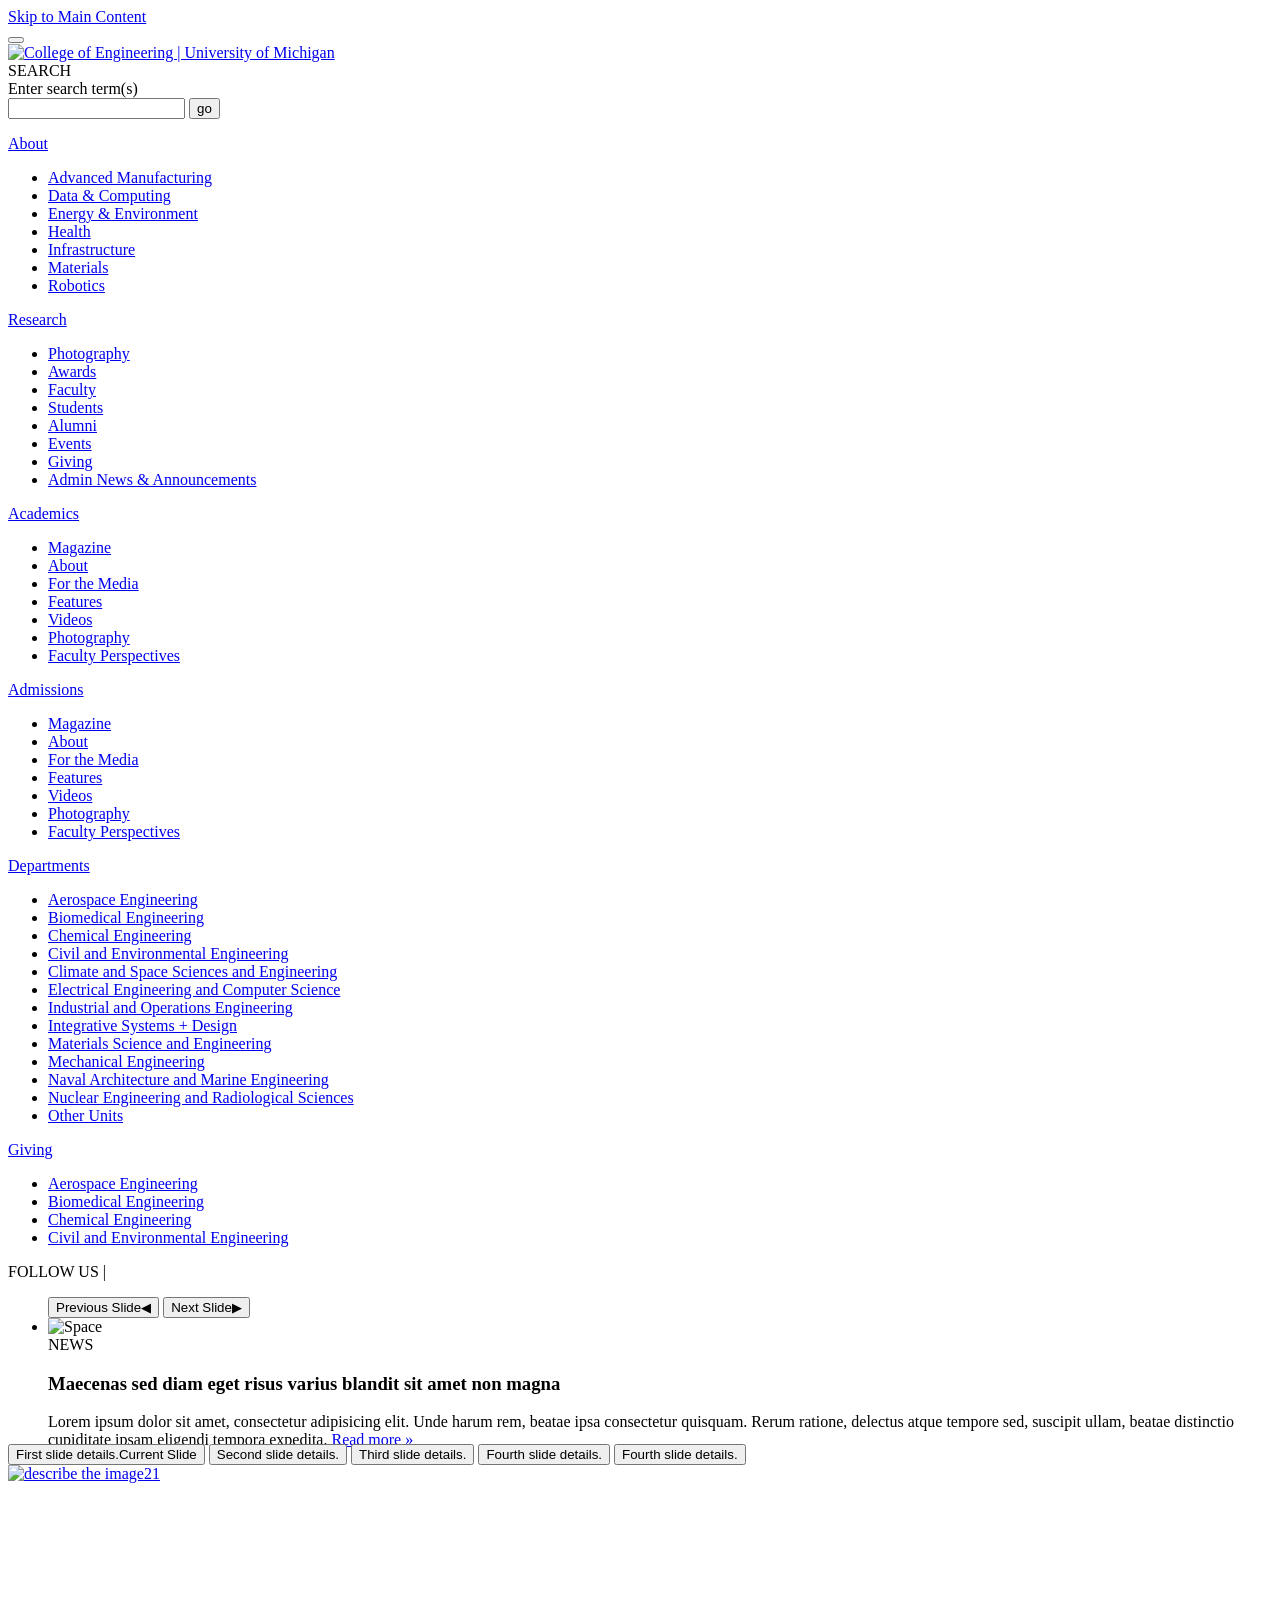
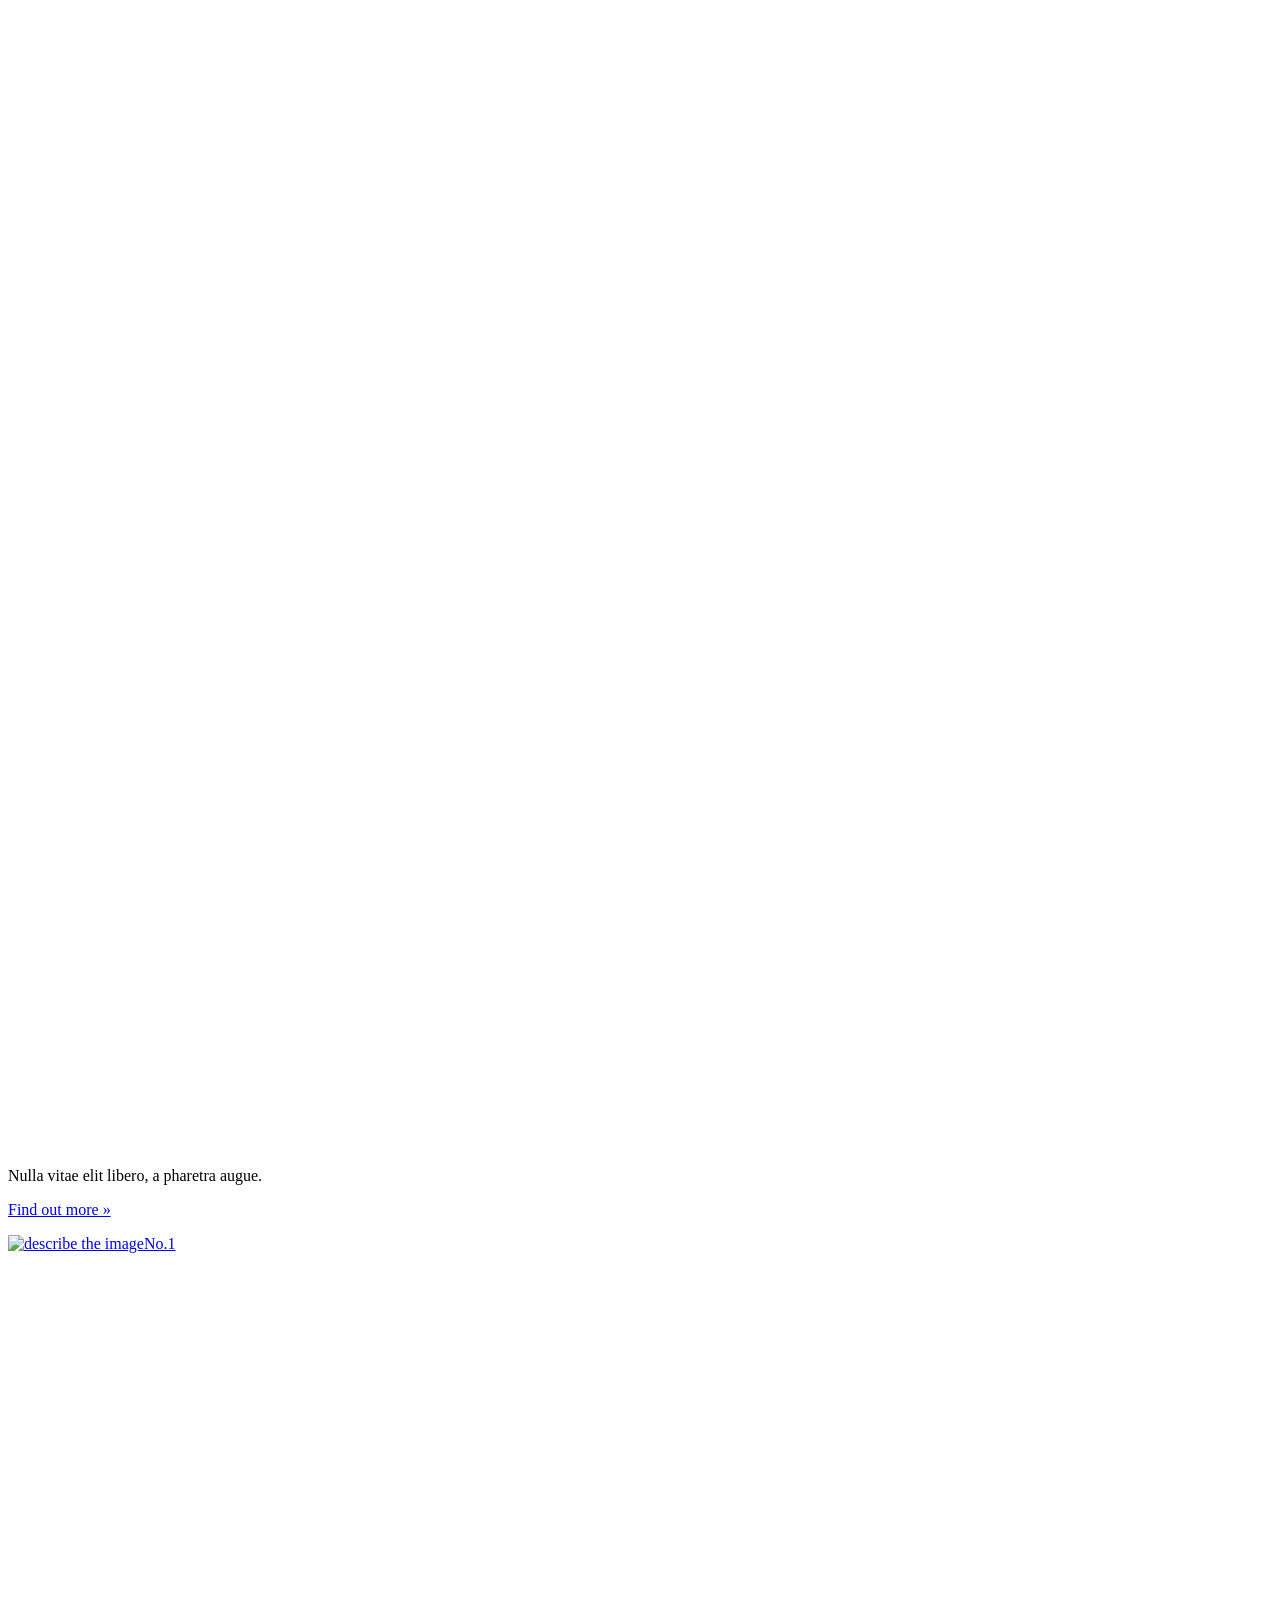
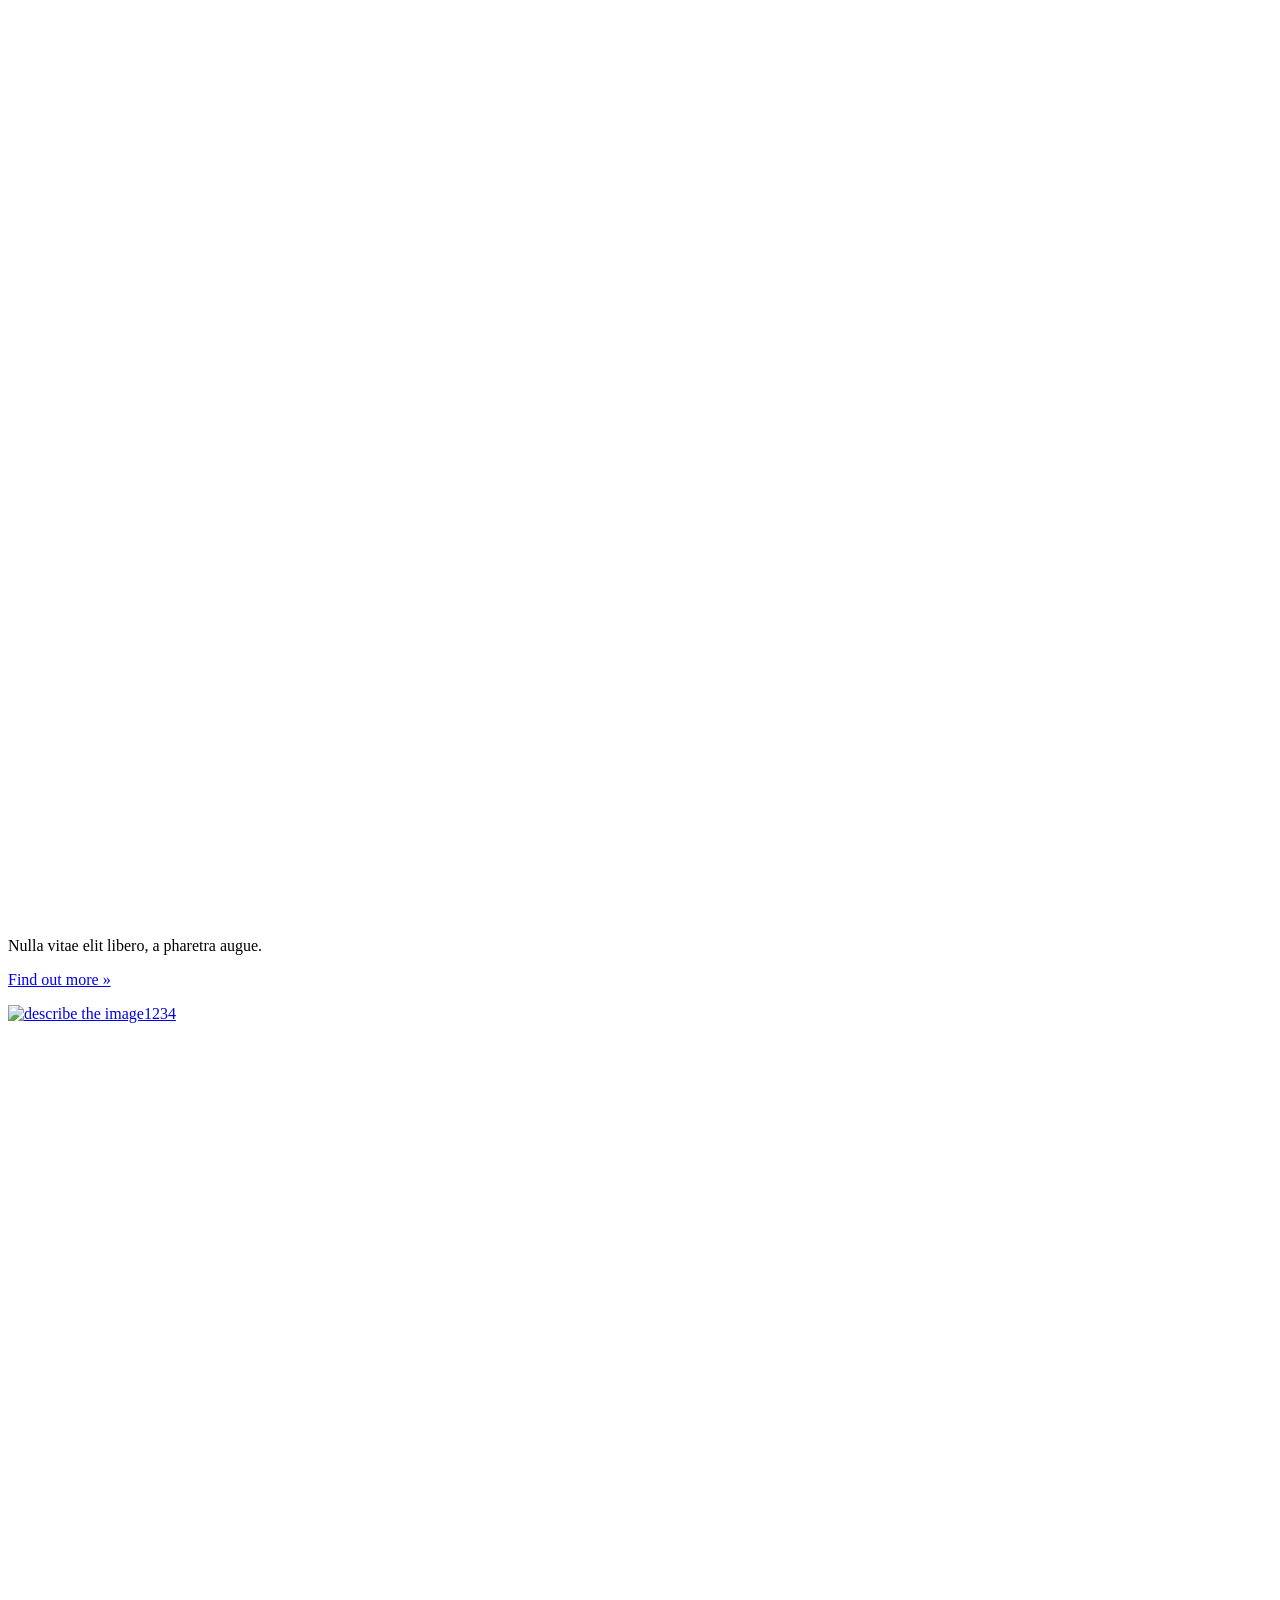
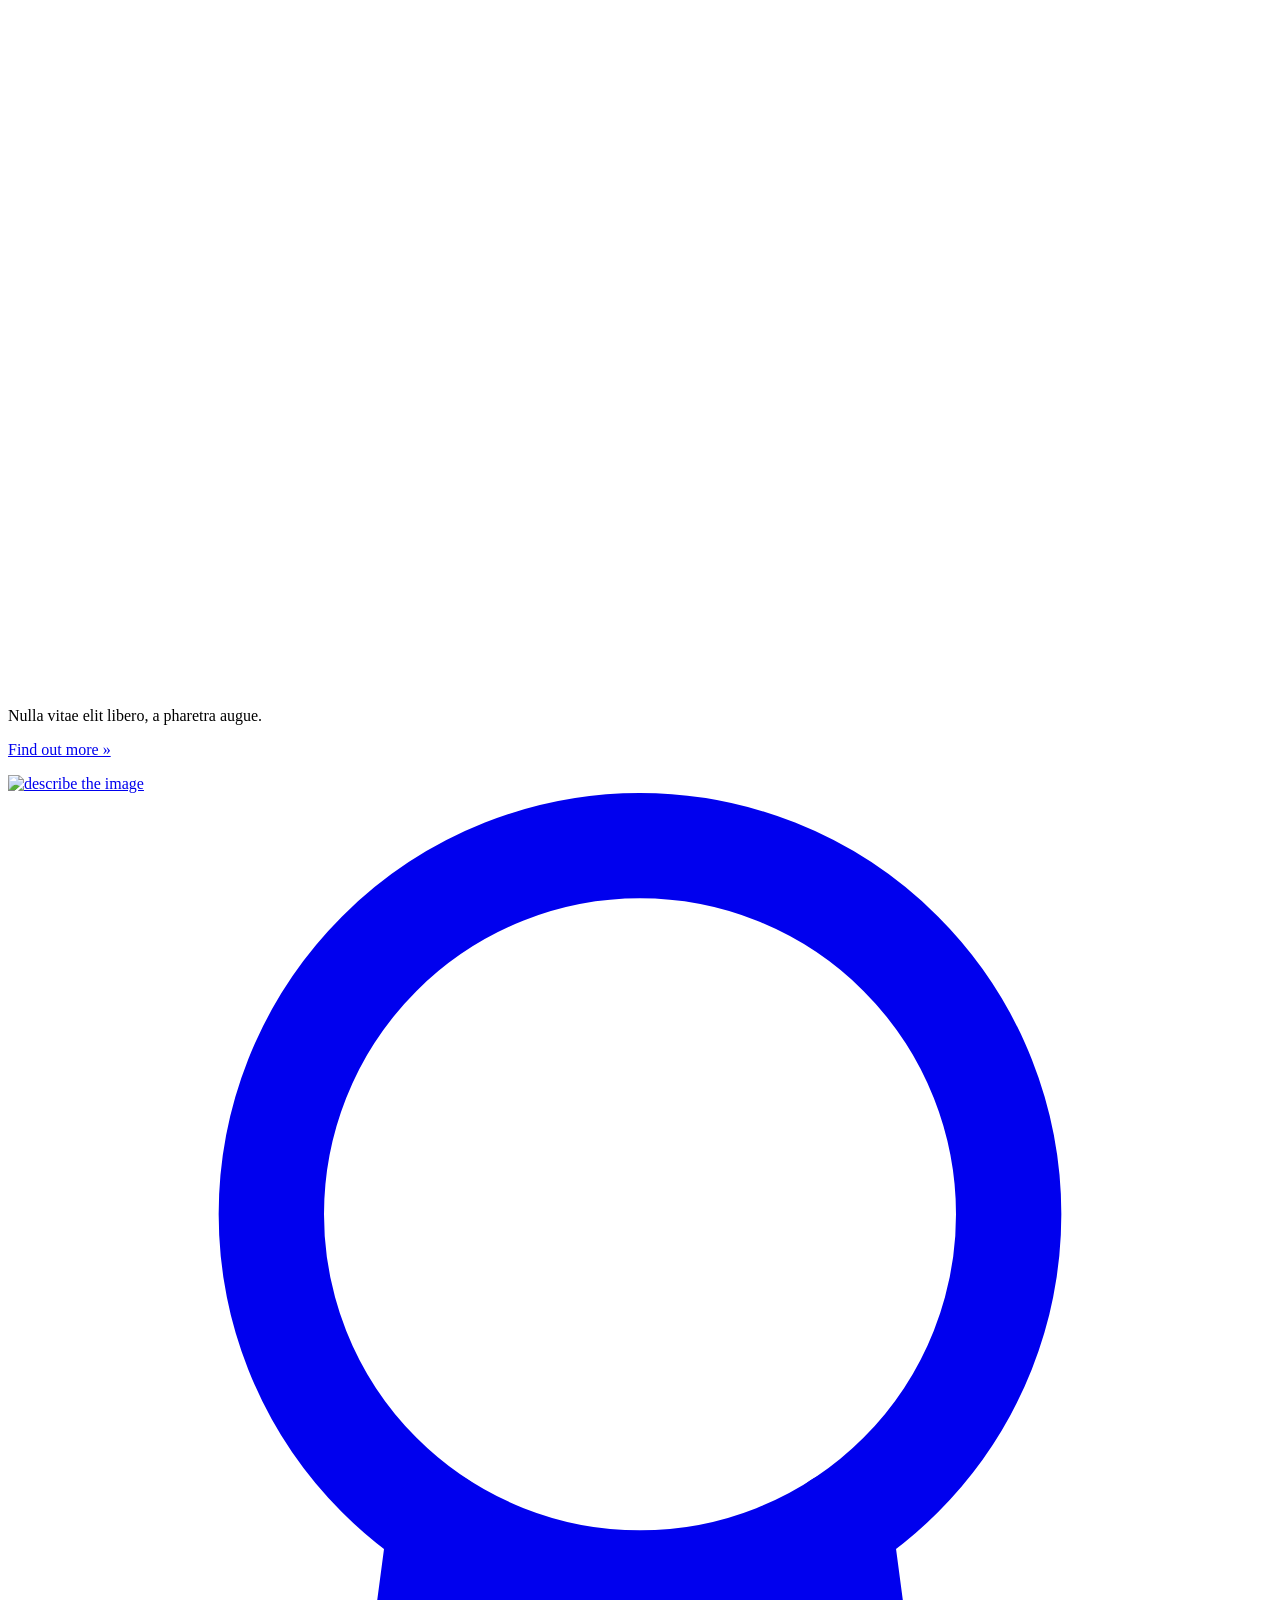
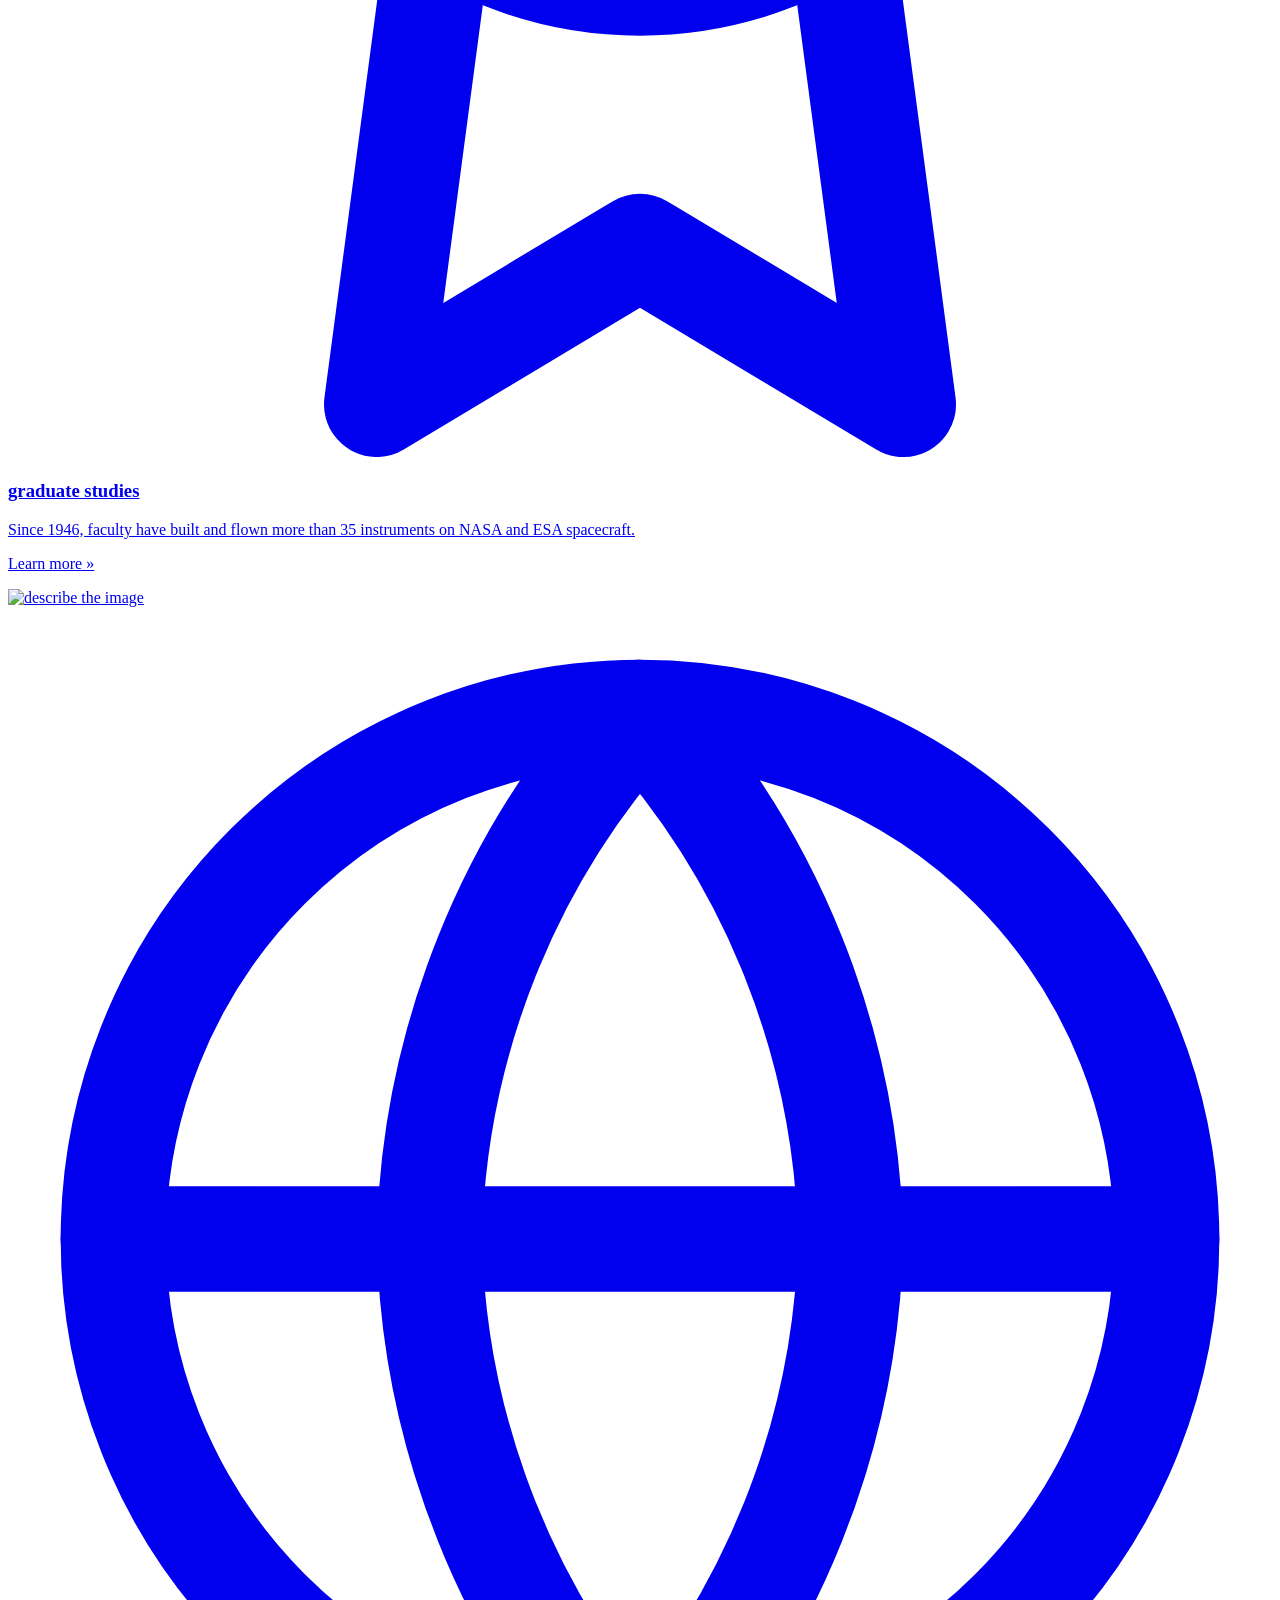
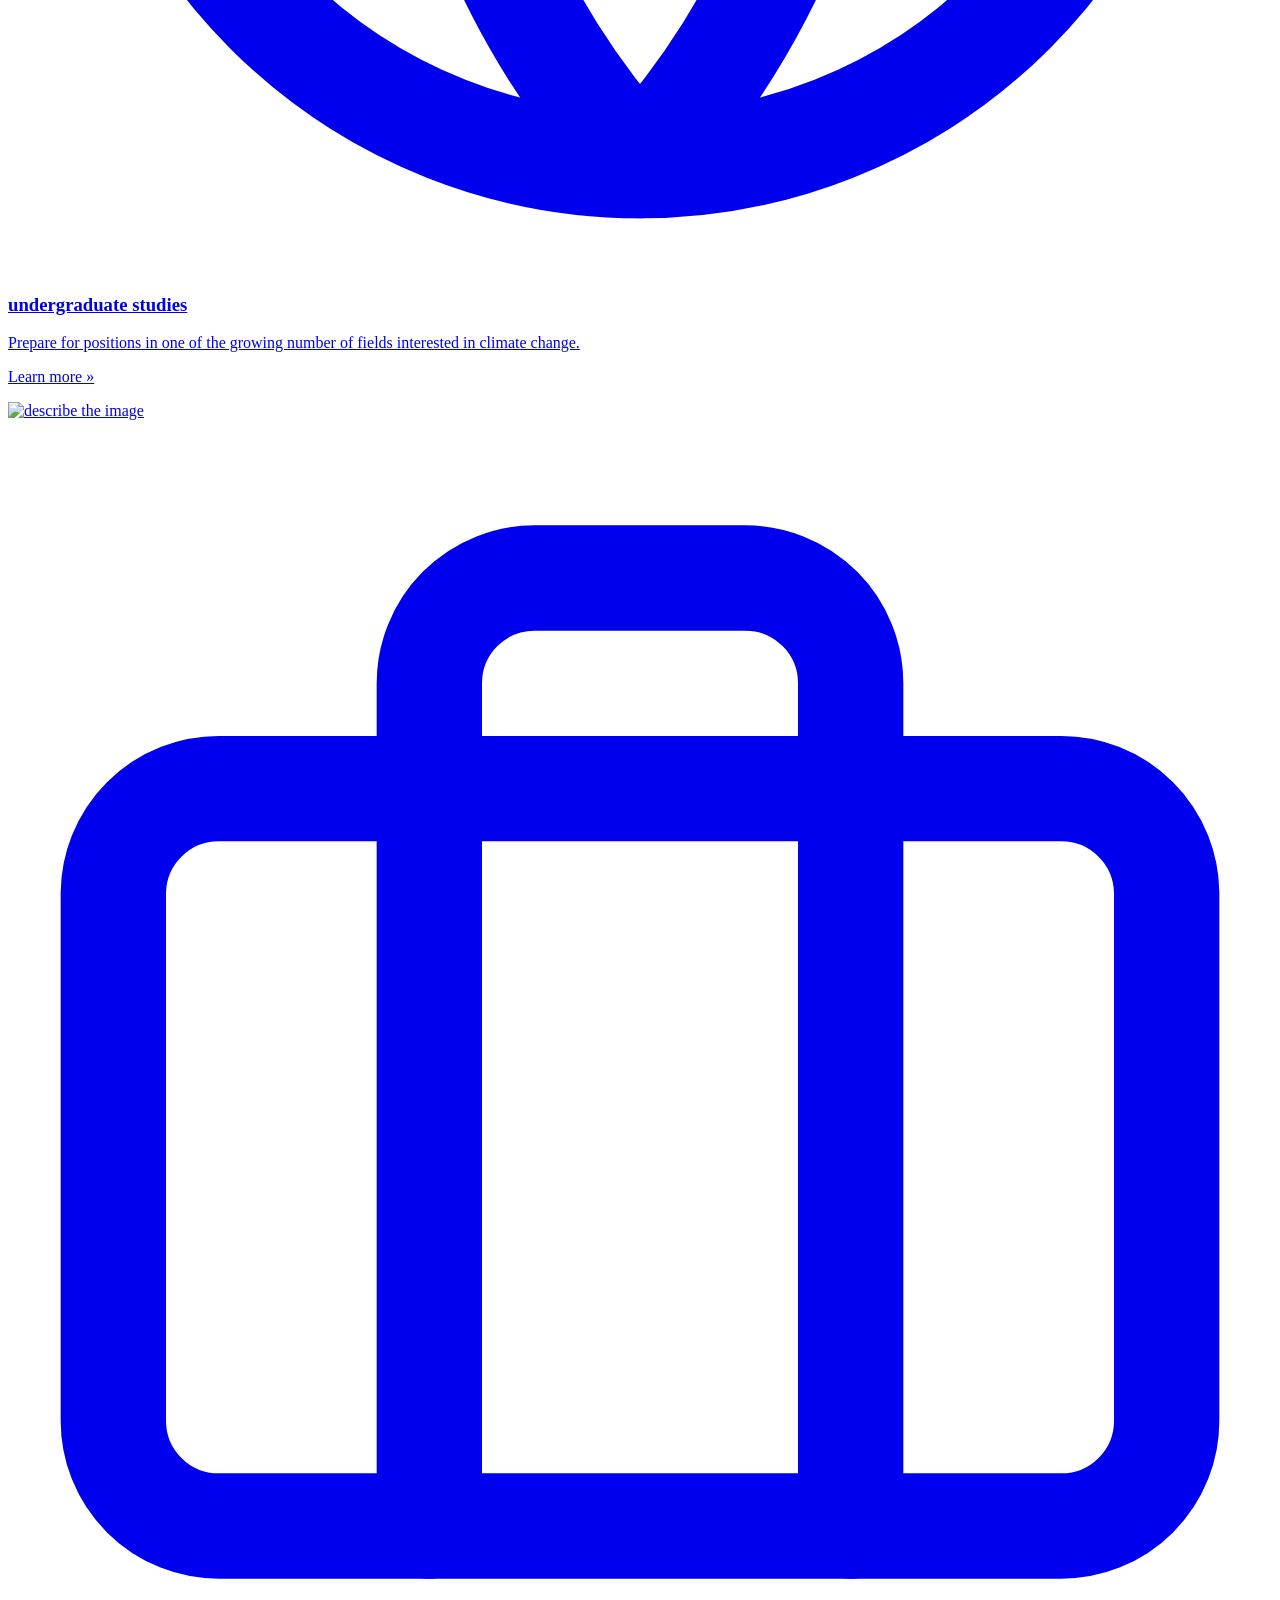
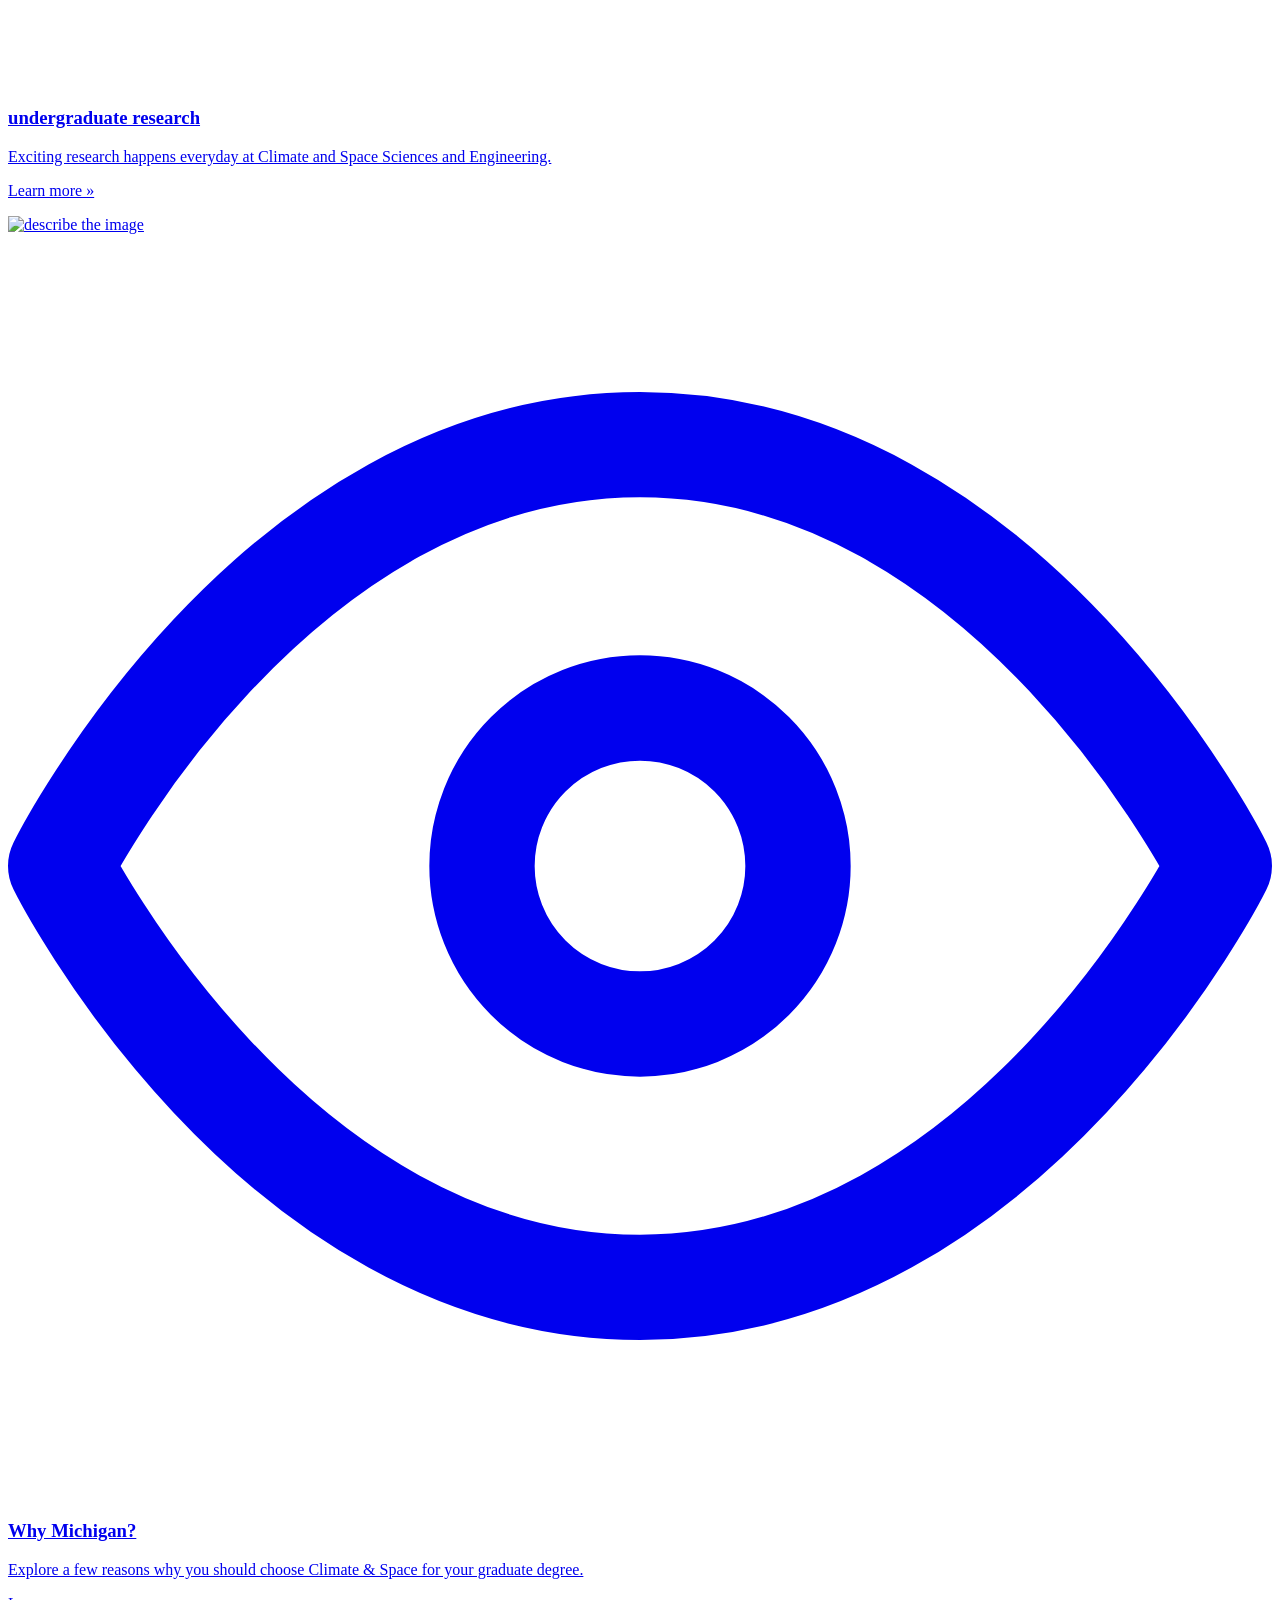
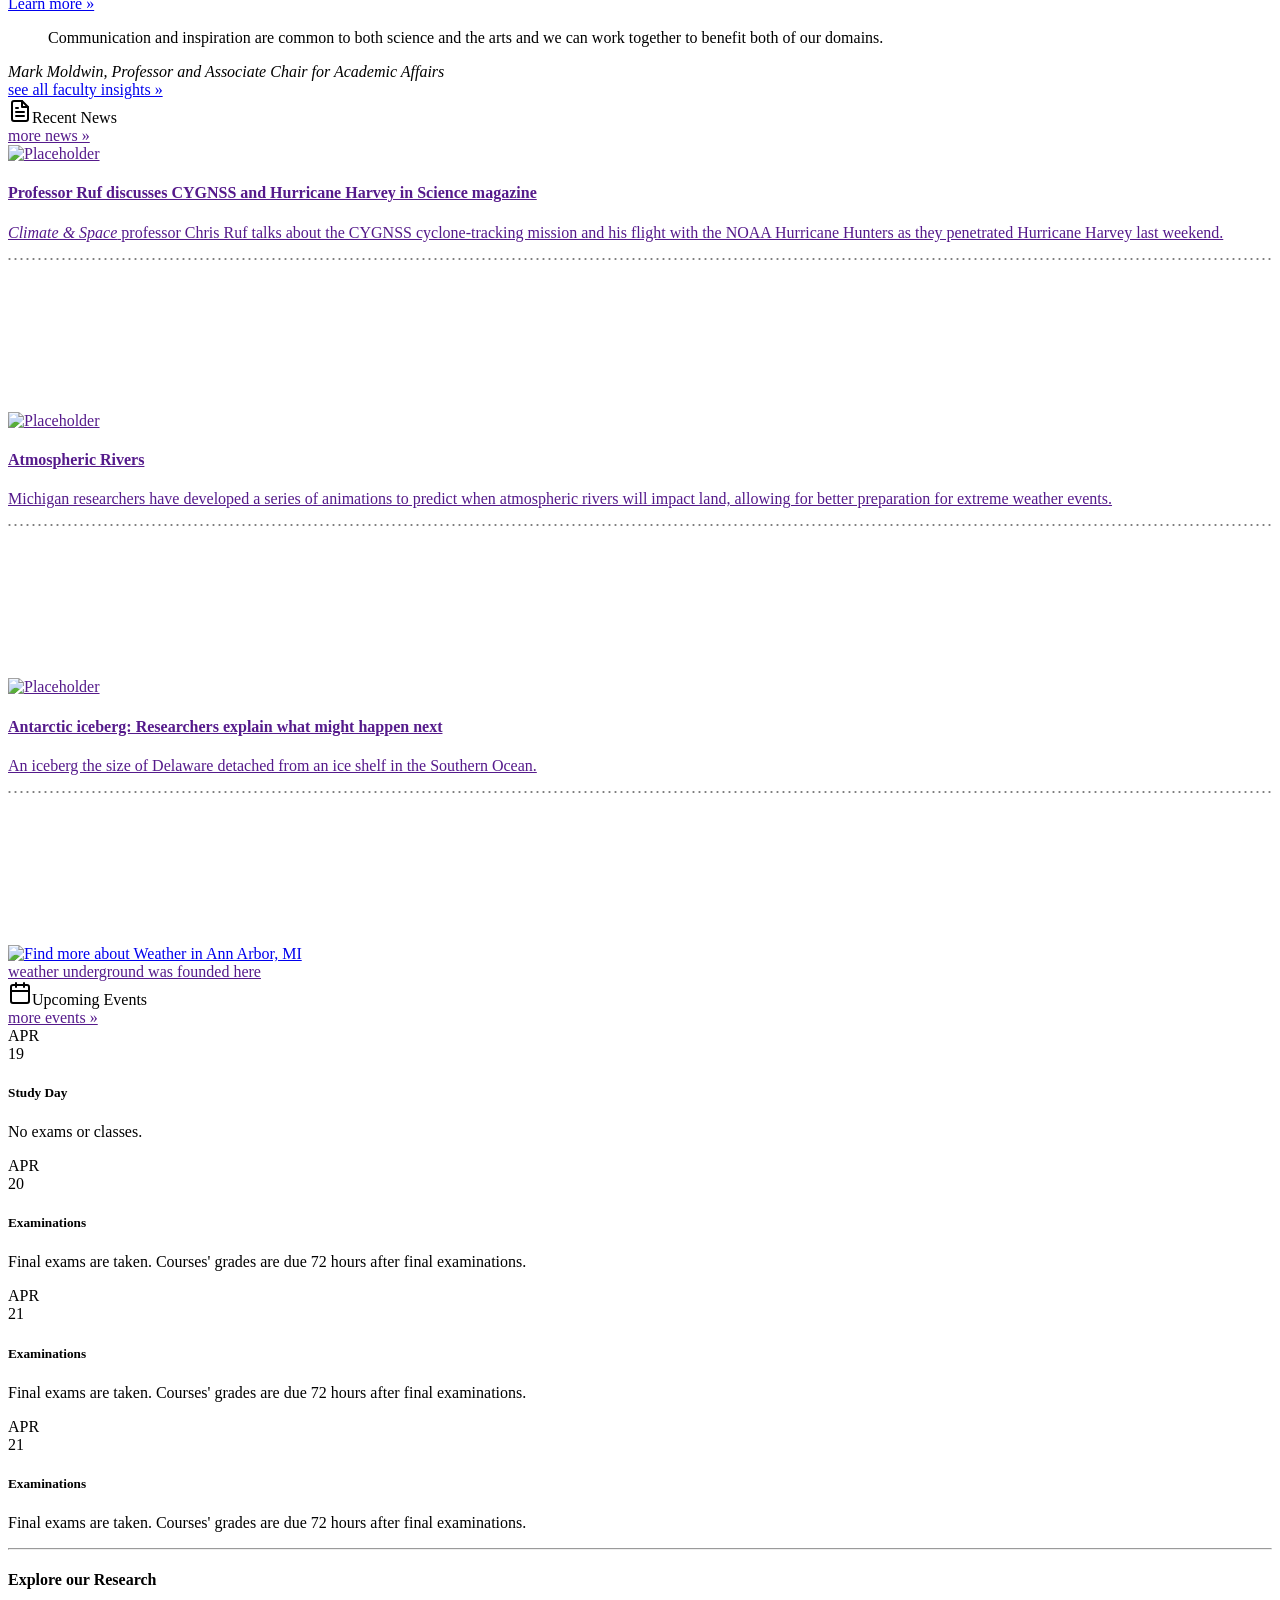
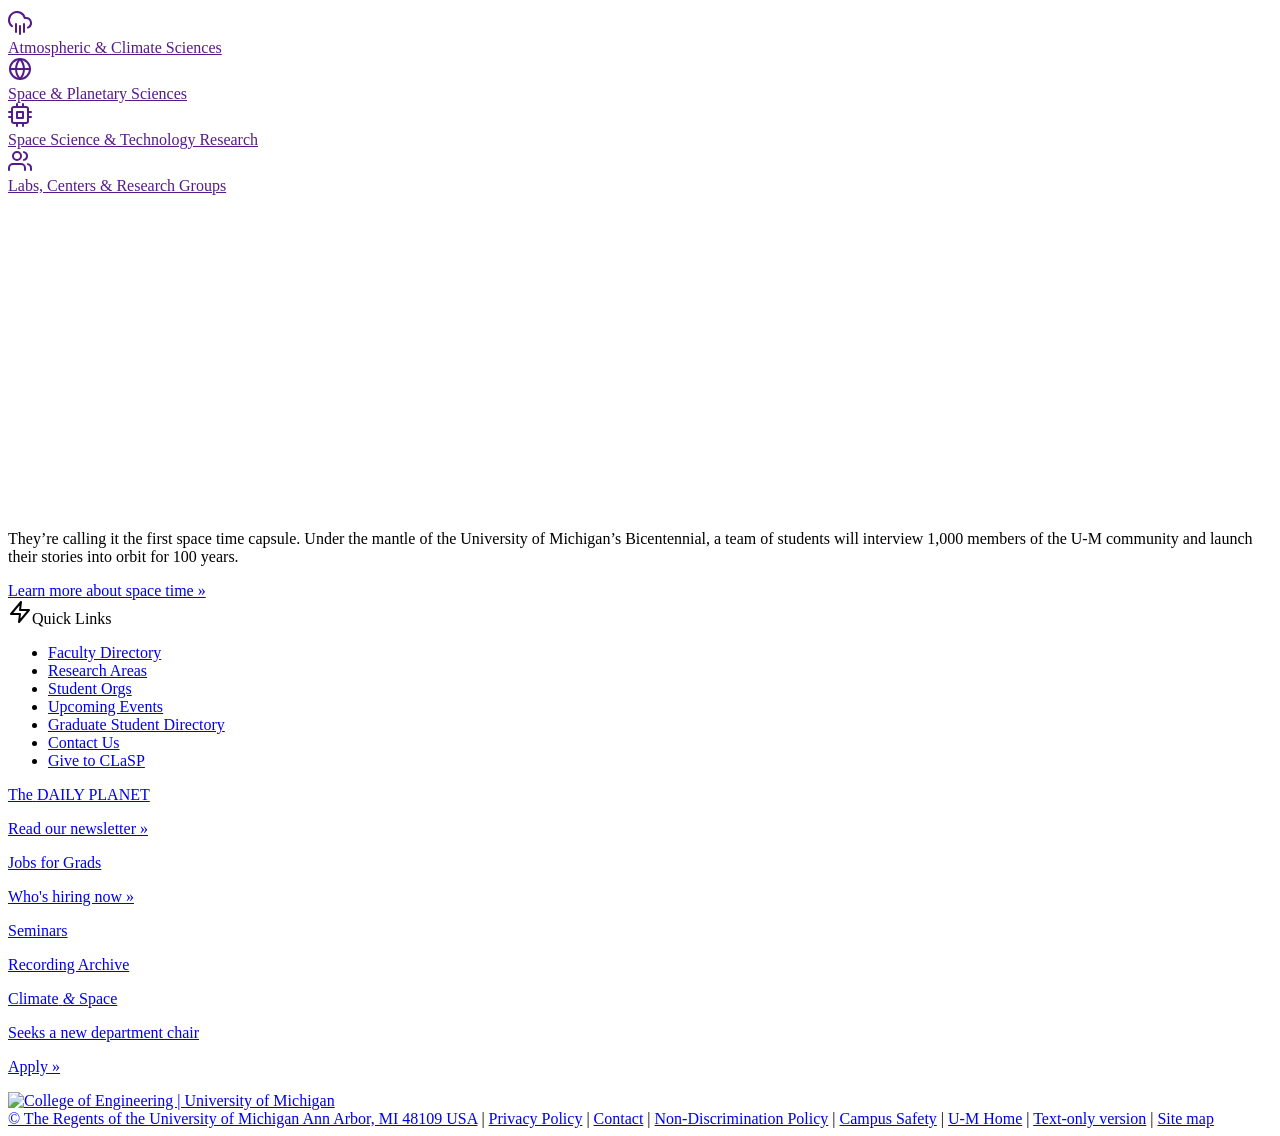
==== docs/index.html @ 2dbbd008 "add docs file for ghpages" ====
<!doctype html>
<html class="no-js" lang="en">

<head>
    <!--
    __  ____      __    _                      ______            _                      _            
   /  |/  (_)____/ /_  (_)___ _____ _____     / ____/___  ____ _(_)___  ___  ___  _____(_)___  ____ _
  / /|_/ / / ___/ __ \/ / __ `/ __ `/ __ \   / __/ / __ \/ __ `/ / __ \/ _ \/ _ \/ ___/ / __ \/ __ `/
 / /  / / / /__/ / / / / /_/ / /_/ / / / /  / /___/ / / / /_/ / / / / /  __/  __/ /  / / / / / /_/ / 
/_/  /_/_/\___/_/ /_/_/\__, /\__,_/_/ /_/  /_____/_/ /_/\__, /_/_/ /_/\___/\___/_/  /_/_/ /_/\__, /  
                      /____/                           /____/                               /____/   
-->
    <meta charset="utf-8" />
    <meta http-equiv="x-ua-compatible" content="ie=edge">
    <meta name='viewport' content='initial-scale=1, viewport-fit=cover'>
    <!-- <meta name="viewport" content="width=device-width, initial-scale=1.0"> -->
    <title>dept test</title>
    <meta name="description" content="">
    <meta name="keywords" content="">
    <link rel="author" href="" />
    <link rel="canonical" href="index" /> 
    <meta property="og:url" content="index">
    <meta property="og:image" content="assets/img/og-img.png">
    <meta property="og:description" content="">
    <meta property="og:title" content="">
    <meta property="og:site_name" content="">
    <meta property="og:see_also" content=""> 
    <meta itemprop="name" content="">
    <meta itemprop="description" content="">
    <meta itemprop="image" content="assets/img/og-img.png"> 
    <meta name="twitter:card" content="summary">
    <meta name="twitter:url" content="index">
    <meta name="twitter:title" content="">
    <meta name="twitter:description" content="">
    <meta name="twitter:image" content="assets/img/og-img.png"> 
    <link rel="icon" href="assets/img/icons/favicon.ico" type="image/x-icon">
    <link rel="apple-touch-icon-precomposed" sizes="144x144" href="assets/img/icons/apple-touch-icon-144x144-precomposed.png">
    <link rel="apple-touch-icon-precomposed" sizes="114x114" href="assets/img/icons/apple-touch-icon-114x114-precomposed.png">
    <link rel="apple-touch-icon-precomposed" sizes="72x72" href="assets/img/icons/apple-touch-icon-72x72-precomposed.png">
    <link rel="apple-touch-icon-precomposed" href="assets/img/icons/apple-touch-icon-precomposed.png">
    <link rel="apple-touch-icon" sizes="180x180" href="assets/img/icons/apple-touch-icon.png">
    <link rel="icon" type="image/png" href="assets/img/icons/favicon-32x32.png" sizes="32x32">
    <link rel="icon" type="image/png" href="assets/img/icons/favicon-16x16.png" sizes="16x16">
    <link rel="manifest" href="assets/img/icons/manifest.json">
    <link rel="mask-icon" href="assets/img/icons/safari-pinned-tab.svg" color="#5bbad5">
    <meta name="theme-color" content="#00274c">
    <link rel="stylesheet" href="assets/css/app.css">
    <script src="https://use.fontawesome.com/771dfba98b.js"></script>
</head>
  <body>

    <div id="skip"><a href="#content">Skip to Main Content</a></div>
    <div class="navigation not-index" id="navigation" data-hide-for="medium">
        <div class="title-bar">
            <div class="row bottom align-middle expanded collapse">
                <div class="small-1 medium-1 column hide-for-large menu_icon">
                    <button class="hamburger hamburger--slider" type="button" data-open="offCanvas"><span class="hamburger-box"><span class="hamburger-inner"></span></span>
                    </button>
                </div>
                <div class="column small-7 medium-4 large-3 logo_container">
                    <div class="title-bar-title">
                        <a class="logo" href="./"><img src="assets/img/CoE-horiz-rev.svg" alt="College of Engineering | University of Michigan"></a>
                    </div>
                </div>
                <!-- <div class="column show-for-large menu_row">
                    <div class="row main_menu align-spaced align-bottom expanded">
                        <div class="column category nav-click" data-toggle="main-menu">
                            <button><span class="menu_label">About</span></button>
                        </div>
                        <div class="column category nav-click" data-toggle="main-menu">
                            <button><span class="menu_label">Research</span></button>
                        </div>
                        <div class="column category nav-click" data-toggle="main-menu">
                            <button><span class="menu_label">Academics</span></button>
                        </div>
                        <div class="column category nav-click" data-toggle="main-menu">
                            <button><span class="menu_label">Admissions</span></button>
                        </div>
                        <div class="column category nav-click" data-toggle="main-menu">
                            <button><span class="menu_label">Departments</span></button>
                        </div>
                        <div class="column category nav-click" data-toggle="main-menu">
                            <button><span class="menu_label">Giving</span></button>
                        </div>
                        <div class="column large-2 menu_controls">
                            <div class="row align-center align-bottom">
                                <div class="small-6 column search_control nav-click" data-toggle="search_drop">
                                    <button class="menu_icon"><i class="fa fa-search" aria-hidden="true"></i>
                                        <div class="icon_label search">search</div>
                                    </button>
                                </div>
                                <div class="small-6 end column">
                                    <button class="menu_icon hamburger hamburger--slider large nav-click" data-toggle="main-menu" aria-hidden="true"><span class="hamburger-box"><span class="hamburger-inner"></span></span>
                                        <div class="icon_label for_button">menu</div>
                                    </button>
                                </div>
                            </div>
                        </div>
                    </div>
                </div> -->
            </div>
            <div class="dropdown-pane hide-for-small-only" id="search_drop" data-dropdown data-close-on-click="true" data-auto-focus="true">
                <div class="search_row row align-center expanded">
                    <form class="search column small-12 align-center" action="search_results.html" method="get">
                        <label for="input-group">
                            <span class="search_hed">SEARCH</span>
                            <br>Enter search term(s)</label>
                        <div class="input-group">
                            <input class="input-group-field" type="text" id="input-group" name="search">
                            <input type="submit" class="button" value="go">
                        </div>
                    </form>
                </div>
            </div>
            <div class="dropdown-pane hide-for-small-only row expanded medium-uncollapse large-collapse menu" id="main-menu" data-dropdown data-close-on-click="true" data-auto-focus="true">
                <div class="row expanded align-justify small-text-center medium-text-center large-text-left">
                    <div class="column small-8 medium-6 large-2 large-expand">
                        <p class="list_hed"><a href="landing.html">About</a></p>
                        <ul>
                            <li><a href="landing.html">Advanced Manufacturing</a></li>
                            <li><a href="landing.html">Data &amp; Computing</a></li>
                            <li><a href="landing.html">Energy &amp; Environment</a></li>
                            <li><a href="landing.html">Health</a></li>
                            <li><a href="landing.html">Infrastructure</a></li>
                            <li><a href="landing.html">Materials</a></li>
                            <li><a href="landing.html">Robotics</a></li>
                        </ul>
                    </div>
                    <div class="column small-8 medium-6 large-2 large-expand">
                        <p class="list_hed"><a href="landing.html">Research</a></p>
                        <ul>
                            <li><a href="landing.html">Photography</a></li>
                            <li><a href="landing.html">Awards</a></li>
                            <li><a href="landing.html">Faculty</a></li>
                            <li><a href="landing.html">Students</a></li>
                            <li><a href="landing.html">Alumni</a></li>
                            <li><a href="generic.html">Events</a></li>
                            <li><a href="generic.html">Giving</a></li>
                            <li><a href="landing.html">Admin News &amp; Announcements</a></li>
                        </ul>
                    </div>
                    <div class="column small-8 medium-6 large-2 large-expand">
                        <p class="list_hed"><a href="landing.html">Academics</a></p>
                        <ul class="">
                            <li><a href="landing.html">Magazine</a></li>
                            <li><a href="landing.html">About</a></li>
                            <li><a href="landing.html">For the Media</a></li>
                            <li><a href="landing.html">Features</a></li>
                            <li><a href="landing.html">Videos</a></li>
                            <li><a href="landing.html">Photography</a></li>
                            <li><a href="landing.html">Faculty Perspectives</a></li>
                        </ul>
                    </div>
                    <div class="column small-8 medium-6 large-2 large-expand">
                        <p class="list_hed"><a href="landing.html">Admissions</a></p>
                        <ul>
                            <li><a href="landing.html">Magazine</a></li>
                            <li><a href="landing.html">About</a></li>
                            <li><a href="landing.html">For the Media</a></li>
                            <li><a href="landing.html">Features</a></li>
                            <li><a href="landing.html">Videos</a></li>
                            <li><a href="landing.html">Photography</a></li>
                            <li><a href="landing.html">Faculty Perspectives</a></li>
                        </ul>
                    </div>
                    <div class="column small-8 medium-6 large-2 large-expand">
                        <p class="list_hed"><a href="landing.html">Departments</a></p>
                        <ul>
                            <li><a href="landing.html">Aerospace Engineering</a></li>
                            <li><a href="landing.html">Biomedical Engineering</a></li>
                            <li><a href="landing.html">Chemical Engineering</a></li>
                            <li><a href="landing.html">Civil and Environmental Engineering</a></li>
                            <li><a href="landing.html">Climate and Space Sciences and Engineering</a></li>
                            <li><a href="landing.html">Electrical Engineering and Computer Science</a></li>
                            <li><a href="landing.html">Industrial and Operations Engineering</a></li>
                            <li><a href="landing.html">Integrative Systems + Design</a></li>
                            <li><a href="landing.html">Materials Science and Engineering</a></li>
                            <li><a href="landing.html">Mechanical Engineering</a></li>
                            <li><a href="landing.html">Naval Architecture and Marine Engineering</a></li>
                            <li><a href="landing.html">Nuclear Engineering and Radiological Sciences</a></li>
                            <li><a href="landing.html">Other Units</a></li>
                        </ul>
                    </div>
                    <div class="column small-8 medium-6 large-2 large-expand">
                        <p class="list_hed"><a href="landing.html">Giving</a></p>
                        <ul>
                            <li><a href="landing.html">Aerospace Engineering</a></li>
                            <li><a href="landing.html">Biomedical Engineering</a></li>
                            <li><a href="landing.html">Chemical Engineering</a></li>
                            <li><a href="landing.html">Civil and Environmental Engineering</a></li>
                        </ul>
                        <div class="social_drop">
                            <div>
                                <p class="follow_us_hed">FOLLOW US | <a href="#rss"><i class="fa fa-rss" aria-hidden="true"></i></a></p>
                            </div>
                            <div class="row social_row collapse">
                                <div class="column"><a class="facebook menu_icon" href="http://www.facebook.com/michigan.engineering"><i class="fa fa-facebook fa-inverse"></i></a></div>
                                <div class="column"><a class="twitter menu_icon" href="https://twitter.com/UMengineering"><i class="fa fa-twitter fa-inverse"></i></a></div>
                                <div class="column"><a class="instagram menu_icon" href="https://www.instagram.com/michiganengineering/"><i class="fa fa-instagram fa-inverse"></i></a></div>
                                <div class="column"><a class="youtube menu_icon" href="https://www.youtube.com/user/michiganengineering"><i class="fa fa-youtube fa-inverse"></i></a></div>
                            </div>
                            <div class="row social_row collapse">
                                <div class="column"><a class="snapchat-ghost menu_icon" data-open="snapchat"><i class="fa fa-snapchat-ghost fa-inverse"></i></a></div>
                                <div class="column"><a class="tumblr menu_icon" href="https://twitter.com/UMengineering"><i class="fa fa-tumblr fa-inverse"></i></a></div>
                                <div class="column"><a class="linkedin menu_icon" href="https://www.instagram.com/michiganengineering/"><i class="fa fa-linkedin fa-inverse"></i></a></div>
                                <div class="column"><a class="pinterest menu_icon" href="https://www.youtube.com/user/michiganengineering"><i class="fa fa-pinterest fa-inverse"></i></a></div>
                            </div>
                        </div>
                    </div>
                </div>
            </div>
        </div>
    </div>
    <div class="main-content">
        <section class="slider-parent-full row expanded collapse align-middle align-center">
            <div class="small-12 medium-12 large-12 columns">
                <div class="orbit" role="region" aria-label="Favorite Space Pictures" data-orbit data-options="autoPlay:false; accessible:true;">
                    <ul class="orbit-container">
                        <button class="orbit-previous"><span class="show-for-sr">Previous Slide</span>&#9664;&#xFE0E;</button>
                        <button class="orbit-next"><span class="show-for-sr">Next Slide</span>&#9654;&#xFE0E;</button>
                        <li class="is-active orbit-slide">
                            <img class="orbit-image" src="assets/img/orbit-bg-2.jpg" alt="Space">
                            <div class="orbit-caption">
                                <div class="eyebrow">NEWS</div>
                                <h3>Maecenas sed diam eget risus varius blandit sit amet non magna</h3>
                                <p>Lorem ipsum dolor sit amet, consectetur adipisicing elit. Unde harum rem, beatae ipsa consectetur quisquam. Rerum ratione, delectus atque tempore sed, suscipit ullam, beatae distinctio cupiditate ipsam eligendi tempora expedita. <a class="cta" href="small-slider.html">Read more &raquo;</a></p>
                            </div>
                        </li>
                        <li class="orbit-slide">
                            <img class="orbit-image" src="assets/img/orbit-bg-2.jpg" alt="Space">
                            <div class="orbit-caption">
                                <div class="eyebrow">NEWS</div>
                                <h3>Maecenas sed diam eget risus varius blandit sit amet non magna</h3>
                                <p>Lorem ipsum dolor sit amet, consectetur adipisicing elit. Unde harum rem, beatae ipsa consectetur quisquam. Rerum ratione, delectus atque tempore sed, suscipit ullam, beatae distinctio cupiditate ipsam eligendi tempora expedita. <a class="cta" href="small-slider.html">Read more &raquo;</a></p>
                            </div>
                        </li>
                        <li class="orbit-slide">
                            <img class="orbit-image" src="assets/img/orbit-bg-2.jpg" alt="Space">
                            <div class="orbit-caption">
                                <div class="eyebrow">NEWS</div>
                                <h3>Maecenas sed diam eget risus varius blandit sit amet non magna</h3>
                                <p>Lorem ipsum dolor sit amet, consectetur adipisicing elit. Unde harum rem, beatae ipsa consectetur quisquam. Rerum ratione, delectus atque tempore sed, suscipit ullam, beatae distinctio cupiditate ipsam eligendi tempora expedita. <a class="cta" href="small-slider.html">Read more &raquo;</a></p>
                            </div>
                        </li>
                        <li class="orbit-slide">
                            <img class="orbit-image" src="assets/img/orbit-bg-2.jpg" alt="Space">
                            <div class="orbit-caption">
                                <div class="eyebrow">NEWS</div>
                                <h3>Maecenas sed diam eget risus varius blandit sit amet non magna</h3>
                                <p>Lorem ipsum dolor sit amet, consectetur adipisicing elit. Unde harum rem, beatae ipsa consectetur quisquam. Rerum ratione, delectus atque tempore sed, suscipit ullam, beatae distinctio cupiditate ipsam eligendi tempora expedita. <a class="cta" href="small-slider.html">Read more &raquo;</a></p>
                            </div>
                        </li>
                        <li class="orbit-slide">
                            <img class="orbit-image" src="assets/img/orbit-bg-2.jpg" alt="Space">
                            <div class="orbit-caption">
                                <div class="eyebrow">NEWS</div>
                                <h3>Maecenas sed diam eget risus varius blandit sit amet non magna</h3>
                                <p>Lorem ipsum dolor sit amet, consectetur adipisicing elit. Unde harum rem, beatae ipsa consectetur quisquam. Rerum ratione, delectus atque tempore sed, suscipit ullam, beatae distinctio cupiditate ipsam eligendi tempora expedita. <a class="cta" href="small-slider.html">Read more &raquo;</a></p>
                            </div>
                        </li>
                    </ul>
                    <nav class="orbit-bullets">
                        <button class="is-active" data-slide="0"><span class="show-for-sr">First slide details.</span><span class="show-for-sr">Current Slide</span></button>
                        <button data-slide="1"><span class="show-for-sr">Second slide details.</span></button>
                        <button data-slide="2"><span class="show-for-sr">Third slide details.</span></button>
                        <button data-slide="3"><span class="show-for-sr">Fourth slide details.</span></button>
                        <button data-slide="4"><span class="show-for-sr">Fourth slide details.</span></button>
                    </nav>
                </div>
            </div>
        </section>    <section class="row stats expanded align-center">
            <div class="column small-12">
                <div class="row small-up-1 medium-up-3 large-up-3 text-center ">
                    <div class="column">
                        <div class="image wow fadeInUp" data-wow-delay=".5s">
                            <a href="#asdf">
                                    <img src="assets/img/stats.jpg" width="260" height="260" alt="describe the image"><span class="stat">21</span>
                                <svg viewBox="0 0 100 100" version="1.1" xmlns="http://www.w3.org/2000/svg">
                                    <circle cx="50" cy="50" r="55" stroke="#fff" stroke-width=".75" stroke-dasharray="0 2.1875" stroke-linecap="round" fill="none" />
                                </svg>
                                </a>
                        </div>
                        <p class="dek">Nulla vitae elit libero, a pharetra augue.</p>
                        <p class="cta"><a href="#adsf">Find out more &raquo;</a></p>
                    </div>
                    <div class="column">
                        <div class="image wow fadeInUp" data-wow-delay=".5s">
                            <a href="#asdf">
                                    <img src="assets/img/stats.jpg" width="260" height="260" alt="describe the image"><span class="stat">No.1</span>
                                <svg viewBox="0 0 100 100" version="1.1" xmlns="http://www.w3.org/2000/svg">
                                    <circle cx="50" cy="50" r="55" stroke="#fff" stroke-width=".75" stroke-dasharray="0 2.1875" stroke-linecap="round" fill="none" />
                                </svg>
                                </a>
                        </div>
                        <p class="dek">Nulla vitae elit libero, a pharetra augue.</p>
                        <p class="cta"><a href="#adsf">Find out more &raquo;</a></p>
                    </div>
                    <div class="column">
                        <div class="image wow fadeInUp" data-wow-delay=".5s">
                            <a href="#asdf">
                                    <img src="assets/img/stats.jpg" width="260" height="260" alt="describe the image"><span class="stat">1234</span>
                                <svg viewBox="0 0 100 100" version="1.1" xmlns="http://www.w3.org/2000/svg">
                                    <circle cx="50" cy="50" r="55" stroke="#fff" stroke-width=".75" stroke-dasharray="0 2.1875" stroke-linecap="round" fill="none" />
                                </svg>
                                </a>
                        </div>
                        <p class="dek">Nulla vitae elit libero, a pharetra augue.</p>
                        <p class="cta"><a href="#adsf">Find out more &raquo;</a></p>
                    </div>
                </div>
            </div>
        </section>    <section class="aud-row row expanded collapse text-center" data-equalizer data-equalize-on="medium">
            <div class="column small-12 medium-6 large-3">
                <a href="#">
                    <div class="image"><img src="assets/img/aud-01.jpg" alt="describe the image"></div>
                    <div class="text-box orange" data-equalizer-watch>
                        <div class="icon">
                            <svg xmlns="http://www.w3.org/2000/svg" viewBox="0 0 24 24" fill="none" stroke="currentColor" stroke-width="2" stroke-linecap="round" stroke-linejoin="round" class="feather feather-award">
                                <circle cx="12" cy="8" r="7"></circle>
                                <polyline points="8.21 13.89 7 23 12 20 17 23 15.79 13.88"></polyline>
                            </svg>
                        </div>
                        <div class="text">
                            <h3>graduate studies</h3>
                            <p>Since 1946, faculty have built and flown more than 35 instruments on NASA and ESA spacecraft.</p>
                            <p class="cta">Learn more &raquo;</p>
                        </div>
                    </div>
                </a>
            </div>
            <div class="column small-12 medium-6 large-3">
                <a href="#">
                    <div class="image"><img src="assets/img/aud-02.jpg" alt="describe the image"></div>
                    <div class="text-box red" data-equalizer-watch>
                        <div class="icon">
                            <svg xmlns="http://www.w3.org/2000/svg" viewBox="0 0 24 24" fill="none" stroke="currentColor" stroke-width="2" stroke-linecap="round" stroke-linejoin="round" class="feather feather-globe">
                                <circle cx="12" cy="12" r="10"></circle>
                                <line x1="2" y1="12" x2="22" y2="12"></line>
                                <path d="M12 2a15.3 15.3 0 0 1 4 10 15.3 15.3 0 0 1-4 10 15.3 15.3 0 0 1-4-10 15.3 15.3 0 0 1 4-10z"></path>
                            </svg>
                        </div>
                        <div class="text">
                            <h3>undergraduate studies</h3>
                            <p>Prepare for positions in one of the growing number of fields interested in climate change.</p>
                            <p class="cta">Learn more &raquo;</p>
                        </div>
                    </div>
                </a>
            </div>
            <div class="column small-12 medium-6 large-3">
                <a href="#">
                    <div class="image"><img src="assets/img/aud-03.jpg" alt="describe the image"></div>
                    <div class="text-box light-blue" data-equalizer-watch>
                        <div class="icon">
                            <svg xmlns="http://www.w3.org/2000/svg" viewBox="0 0 24 24" fill="none" stroke="currentColor" stroke-width="2" stroke-linecap="round" stroke-linejoin="round" class="feather feather-briefcase">
                                <rect x="2" y="7" width="20" height="14" rx="2" ry="2"></rect>
                                <path d="M16 21V5a2 2 0 0 0-2-2h-4a2 2 0 0 0-2 2v16"></path>
                            </svg>
                        </div>
                        <div class="text">
                            <h3>undergraduate research</h3>
                            <p>Exciting research happens everyday at Climate and Space Sciences and Engineering.</p>
                            <p class="cta">Learn more &raquo;</p>
                        </div>
                    </div>
                </a>
            </div>
            <div class="column small-12 medium-6 large-3">
                <a href="#">
                    <div class="image"><img src="assets/img/aud-04.jpg" alt="describe the image"></div>
                    <div class="text-box blue" data-equalizer-watch>
                        <div class="icon">
                            <svg xmlns="http://www.w3.org/2000/svg" viewBox="0 0 24 24" fill="none" stroke="currentColor" stroke-width="2" stroke-linecap="round" stroke-linejoin="round" class="feather feather-eye">
                                <path d="M1 12s4-8 11-8 11 8 11 8-4 8-11 8-11-8-11-8z"></path>
                                <circle cx="12" cy="12" r="3"></circle>
                            </svg>
                        </div>
                        <div class="text">
                            <h3>Why Michigan?</h3>
                            <p>Explore a few reasons why you should choose Climate &amp; Space for your graduate degree.</p>
                            <p class="cta">Learn more &raquo;</p>
                        </div>
                    </div>
                </a>
            </div>
        </section>    <section class="quote row align-center align-middle text-center">
            <div class="quote-container column small-11 medium-10 large-10">
                <blockquote class="the-quote">Communication and inspiration are common to both science and the arts and we can work together to benefit both of our domains.</blockquote>
                <cite>Mark Moldwin, Professor and Associate Chair for Academic Affairs</cite>
                <div class="cta"><a href="#">see all faculty insights &raquo;</a></div>
            </div>
        </section>    <section class="feeds promo row collapse" data-equalizer data-equalize-on="medium">
            <div class="column small-12 medium-12 large-8 news" data-equalizer-watch>
                <div class="section_title row align-justify">
                    <div class="column small-10 shrink">
                        <svg xmlns="http://www.w3.org/2000/svg" width="24" height="24" viewBox="0 0 24 24" fill="none" stroke="currentColor" stroke-width="2" stroke-linecap="round" stroke-linejoin="round" class="feather feather-file-text">
                            <path d="M14 2H6a2 2 0 0 0-2 2v16a2 2 0 0 0 2 2h12a2 2 0 0 0 2-2V8z"></path>
                            <polyline points="14 2 14 8 20 8"></polyline>
                            <line x1="16" y1="13" x2="8" y2="13"></line>
                            <line x1="16" y1="17" x2="8" y2="17"></line>
                            <polyline points="10 9 9 9 8 9"></polyline>
                        </svg><span>Recent News</span>
                    </div>
                    <div class="column shrink more-news"><a href="">more news &raquo;</a></div>
                </div>
                <div class="article">
                    <a href="" class="row collapse">
                        <div class="small-3 medium-4 large-5 column small-order-2 medium-order-1 image"><img src="assets/img/3-2-img-large-01.jpg" alt="Placeholder"></div>
                        <div class="small-9 medium-8 large-7 column text small-order-1 medium-order-2">
                            <h4 class="hed">Professor Ruf discusses CYGNSS and Hurricane Harvey in Science magazine</h4>
                            <p class="dek"><em>Climate &amp; Space</em> professor Chris Ruf talks about the CYGNSS cyclone-tracking mission and his flight with the NOAA Hurricane Hunters as they penetrated Hurricane Harvey last weekend. </p>
                        </div>
                        <svg width="100%" class="border column small-12  small-order-3 medium-order-3">
                            <line class="stroke" x1="1" x2="100%" y1="1" y2="1" stroke="black" stroke-width="1" stroke-linecap="round" stroke-dasharray="1, 5" />
                        </svg>
                    </a>
                </div>
                <div class="article">
                    <a href="" class="row collapse">
                        <div class="small-3 medium-4 large-5 column small-order-2 medium-order-1 image"><img src="assets/img/3-2-img-large-01.jpg" alt="Placeholder"></div>
                        <div class="small-9 medium-8 large-7 column text small-order-1 medium-order-2">
                            <h4 class="hed">Atmospheric Rivers</h4>
                            <p class="dek">Michigan researchers have developed a series of animations to predict when atmospheric rivers will impact land, allowing for better preparation for extreme weather events.</p>
                        </div>
                        <svg width="100%" class="border column small-12  small-order-3 medium-order-3">
                            <line class="stroke" x1="1" x2="100%" y1="1" y2="1" stroke="black" stroke-width="1" stroke-linecap="round" stroke-dasharray="1, 5" />
                        </svg>
                    </a>
                </div>
                <div class="article">
                    <a href="" class="row collapse">
                        <div class="small-3 medium-4 large-5 column small-order-2 medium-order-1 image"><img src="assets/img/3-2-img-large-01.jpg" alt="Placeholder"></div>
                        <div class="small-9 medium-8 large-7 column text small-order-1 medium-order-2">
                            <h4 class="hed">Antarctic iceberg: Researchers explain what might happen next</h4>
                            <p class="dek">An iceberg the size of Delaware detached from an ice shelf in the Southern Ocean.</p>
                        </div>
                        <svg width="100%" class="border column small-12  small-order-3 medium-order-3">
                            <line class="stroke" x1="1" x2="100%" y1="1" y2="1" stroke="black" stroke-width="1" stroke-linecap="round" stroke-dasharray="1, 5" />
                        </svg>
                    </a>
                </div>
            </div>
            <div class="column small-12 medium-12 large-4 promos">
                <div class="callout row align-center collapse" data-equalizer-watch>
                    <div class="promo column align-self-stretch small-12 wunderground">
                        <div class="weather-widget row collapse">
                            <div class="column small-12 widget text-center"><a href="http://www.wunderground.com/cgi-bin/findweather/getForecast?query=zmw:48103.1.99999&bannertypeclick=wu_clean2day" title="Ann Arbor, Michigan Weather Forecast" target="_blank"><img src="http://weathersticker.wunderground.com/weathersticker/cgi-bin/banner/ban/wxBanner?bannertype=wu_clean2day_cond&airportcode=KARB&ForcedCity=Ann Arbor&ForcedState=MI&zip=48103&language=EN" alt="Find more about Weather in Ann Arbor, MI" /></a>
                            </div>
                        </div>
                        <div class="copy row align-middle">
                            <div class="column small-12 text-center"><a href="">weather underground was founded here</a></div>
                        </div>
                    </div>
                    <div class="events column align-self-stretch small-12 blue">
                        <div class="section_title row align-justify align-bottom collapse">
                            <div class="column small-10 shrink">
                                <svg xmlns="http://www.w3.org/2000/svg" width="24" height="24" viewBox="0 0 24 24" fill="none" stroke="currentColor" stroke-width="2" stroke-linecap="round" stroke-linejoin="round" class="feather feather-calendar">
                                    <rect x="3" y="4" width="18" height="18" rx="2" ry="2"></rect>
                                    <line x1="16" y1="2" x2="16" y2="6"></line>
                                    <line x1="8" y1="2" x2="8" y2="6"></line>
                                    <line x1="3" y1="10" x2="21" y2="10"></line>
                                </svg><span>Upcoming Events</span>
                            </div>
                            <div class="column shrink more"><a href="">more events &raquo;</a></div>
                        </div>
                        <div class="event_wrap">
                            <a class="row collapse align-middle">
                                <div class="column small-1 medium-1 large-1 date shrink text-right">
                                    <div class="month">APR</div>
                                    <div class="day">19</div>
                                </div>
                                <div class="column small-8 medium-8 large-9 title_loc">
                                    <h5 class="title">Study Day</h5>
                                    <p class="location">No exams or classes.</p>
                                </div>
                            </a>
                            <a class="row collapse align-middle">
                                <div class="column small-1 medium-1 large-1 date shrink text-right">
                                    <div class="month">APR</div>
                                    <div class="day">20</div>
                                </div>
                                <div class="column small-8 medium-8 large-9 title_loc">
                                    <h5 class="title">Examinations</h5>
                                    <p class="location">Final exams are taken. Courses' grades are due 72 hours after final examinations.</p>
                                </div>
                            </a>
                            <a class="row collapse align-middle">
                                <div class="column small-1 medium-1 large-1 date shrink text-right">
                                    <div class="month">APR</div>
                                    <div class="day">21</div>
                                </div>
                                <div class="column small-8 medium-8 large-9 title_loc">
                                    <h5 class="title">Examinations</h5>
                                    <p class="location">Final exams are taken. Courses' grades are due 72 hours after final examinations.</p>
                                </div>
                            </a>
                            <a class="row collapse align-middle">
                                <div class="column small-1 medium-1 large-1 date shrink text-right">
                                    <div class="month">APR</div>
                                    <div class="day">21</div>
                                </div>
                                <div class="column small-8 medium-8 large-9 title_loc">
                                    <h5 class="title">Examinations</h5>
                                    <p class="location">Final exams are taken. Courses' grades are due 72 hours after final examinations.</p>
                                </div>
                            </a>
                        </div>
                    </div>
                </div>
            </div>
        </section>    <section class="section_title text-center align-center row collapse">
            <div class="column small-12">
                <hr>
            </div>
            <div class="column small-12 shrink">
                <h4>Explore our Research</h4></div>
        </section>
        <section class="research row">
            <div class="column small-12 medium-6 large-3">
                <a class="card" href="">
                    <div class="text card-01 blue-duotone">
                        <div class="title">
                            <div class="icon">
                                <svg xmlns="http://www.w3.org/2000/svg" width="24" height="24" viewBox="0 0 24 24" fill="none" stroke="currentColor" stroke-width="2" stroke-linecap="round" stroke-linejoin="round" class="feather feather-cloud-rain">
                                    <line x1="16" y1="13" x2="16" y2="21"></line>
                                    <line x1="8" y1="13" x2="8" y2="21"></line>
                                    <line x1="12" y1="15" x2="12" y2="23"></line>
                                    <path d="M20 16.58A5 5 0 0 0 18 7h-1.26A8 8 0 1 0 4 15.25"></path>
                                </svg>
                            </div>Atmospheric &amp; Climate Sciences</div>
                    </div>
                </a>
            </div>
            <div class="column small-12 medium-6 large-3">
                <a class="card" href="">
                    <div class="text card-02 red-duotone">
                        <div class="title">
                            <div class="icon">
                                <svg xmlns="http://www.w3.org/2000/svg" width="24" height="24" viewBox="0 0 24 24" fill="none" stroke="currentColor" stroke-width="2" stroke-linecap="round" stroke-linejoin="round" class="feather feather-globe">
                                    <circle cx="12" cy="12" r="10"></circle>
                                    <line x1="2" y1="12" x2="22" y2="12"></line>
                                    <path d="M12 2a15.3 15.3 0 0 1 4 10 15.3 15.3 0 0 1-4 10 15.3 15.3 0 0 1-4-10 15.3 15.3 0 0 1 4-10z"></path>
                                </svg>
                                <line x1="16" y1="13" x2="16" y2="21"></line>
                                <line x1="8" y1="13" x2="8" y2="21"></line>
                                <line x1="12" y1="15" x2="12" y2="23"></line>
                                <path d="M20 16.58A5 5 0 0 0 18 7h-1.26A8 8 0 1 0 4 15.25"></path>
                                </svg>
                            </div>Space &amp; Planetary Sciences</div>
                    </div>
                </a>
            </div>
            <div class="column small-12 medium-6 large-3">
                <a class="card" href="">
                    <div class="text card-03 yellow-duotone">
                        <div class="title">
                            <div class="icon">
                                <svg xmlns="http://www.w3.org/2000/svg" width="24" height="24" viewBox="0 0 24 24" fill="none" stroke="currentColor" stroke-width="2" stroke-linecap="round" stroke-linejoin="round" class="feather feather-cpu">
                                    <rect x="4" y="4" width="16" height="16" rx="2" ry="2"></rect>
                                    <rect x="9" y="9" width="6" height="6"></rect>
                                    <line x1="9" y1="1" x2="9" y2="4"></line>
                                    <line x1="15" y1="1" x2="15" y2="4"></line>
                                    <line x1="9" y1="20" x2="9" y2="23"></line>
                                    <line x1="15" y1="20" x2="15" y2="23"></line>
                                    <line x1="20" y1="9" x2="23" y2="9"></line>
                                    <line x1="20" y1="14" x2="23" y2="14"></line>
                                    <line x1="1" y1="9" x2="4" y2="9"></line>
                                    <line x1="1" y1="14" x2="4" y2="14"></line>
                                </svg>
                            </div>Space Science &amp; Technology Research</div>
                    </div>
                </a>
            </div>
            <div class="column small-12 medium-6 large-3">
                <a class="card" href="">
                    <div class="text card-04 purple-duotone">
                        <div class="title">
                            <div class="icon">
                                <svg xmlns="http://www.w3.org/2000/svg" width="24" height="24" viewBox="0 0 24 24" fill="none" stroke="currentColor" stroke-width="2" stroke-linecap="round" stroke-linejoin="round" class="feather feather-users">
                                    <path d="M17 21v-2a4 4 0 0 0-4-4H5a4 4 0 0 0-4 4v2"></path>
                                    <circle cx="9" cy="7" r="4"></circle>
                                    <path d="M23 21v-2a4 4 0 0 0-3-3.87"></path>
                                    <path d="M16 3.13a4 4 0 0 1 0 7.75"></path>
                                </svg>
                            </div>Labs, Centers &amp; Research Groups</div>
                    </div>
                </a>
            </div>
        </section>    <section class="video row small-collapse expanded">
            <div class="column large-12">
                <div class="row collapse">
                    <div class="column small-12 large-8 video-embed">
                        <div class="responsive-embed widescreen">
                            <iframe width="560" height="315" src="https://www.youtube.com/embed/0j5kx_B9WzE?rel=0" frameborder="0" allowfullscreen></iframe>
                        </div>
                    </div>
                    <div class="column caption align-self-bottom">
                        <div class="top-border"></div>
                        <p class="dek">They’re calling it the first space time capsule. Under the mantle of the University of Michigan’s Bicentennial, a team of students will interview 1,000 members of the U-M community and launch their stories into orbit for 100 years.</p>
                        <div class="cta">
                            <a href="#to-do">Learn more about space time &raquo;</a>
                        </div>
                    </div>
                </div>
            </div>
        </section>    <section class="more-promos row collapse align-stretch"><div class="column small-12 medium-12 large-4 quick-links red">
        <div class="section_title row collapse align-bottom">
            <svg xmlns="http://www.w3.org/2000/svg" width="24" height="24" viewBox="0 0 24 24" fill="none" stroke="currentColor" stroke-width="2" stroke-linecap="round" stroke-linejoin="round" class="feather feather-zap"><polygon points="13 2 3 14 12 14 11 22 21 10 12 10 13 2"></polygon></svg><span>Quick Links</span>
        </div>
        <ul>
        	<li><a href="#">Faculty Directory</a></li>
        	<li><a href="#">Research Areas</a></li>
        	<li><a href="#">Student Orgs</a></li>
        	<li><a href="#">Upcoming Events</a></li>
        	<li><a href="#">Graduate Student Directory</a></li>
        	<li><a href="#">Contact Us</a></li>
        	<li><a href="#">Give to CLaSP</a></li>
        </ul>
    </div> <div class="column small-12 medium-12 large-4 promo-col">
        <div class="promo custom-01 row black">
            <div class="column align-self-bottom">
                <div class="promo-inner">
                    <a href="#">
                        <p><span class="small">The</span> <span>DAILY PLANET</span></p>
                        <p class="cta">Read our newsletter »</p>
                    </a>
                </div>
            </div>
        </div>
        <div class="promo custom-02 row blue-duotone">
            <div class="column align-self-bottom">
                <div class="promo-inner">
                    <a href="#">
                        <p class="rule">Jobs for Grads</p>
                        <p class="cta">Who's hiring now »</p>
                    </a>
                </div>
            </div>
        </div>
    </div>
    <div class="column small-12 medium-12 large-4 promo-col">
        <div class="promo custom-03 row yellow-duotone align-center">
            <div class="column small-12 align-self-middle">
                <div class="promo-inner">
                    <a href="#">
                        <p class="top">Seminars</p>
                        <p class="bottom">Recording Archive</p>
                    </a>
                </div>
            </div>
        </div>
        <div class="promo custom-04 row dark-blue-duotone">
            <div class="column align-self-bottom">
                <div class="promo-inner">
                    <a href="#"><p class="brand"><span class="top">Climate</span> <span class="bottom"><i class="ampersand">&amp;</i> Space</span></p>
                    <p class="sub-hed">Seeks a new department chair</p>
                    <p class="cta">Apply »</p></a>
                </div>
            </div>
        </div>
    </div></section>
    </div>
    <footer class="footer">
        <div class="row align-center align-middle">
            <div class="small-4 medium-2 large-2 columns logo-cell">
                <a class="logo" href="/index.html"><img src="assets/img/CoE-block-m.svg" alt="College of Engineering | University of Michigan"></a>
            </div>
            <div class="small-12 medium-10 large-10 columns footer-text">
                <div class="row align-spaced">
                    <!-- <div class="small-6 medium-3 large-3 columns">
                        <h6>MICHIGAN ENGINEERING</h6>
                        <p>1221 Beal Avenue</p>
                        <p>Ann Arbor, MI 48109-2102</p>
                        <p>+1 (734) 647-7000</p>
                        <p><a href="mailto:engin-info@umich.edu">engin-info@umich.edu</a></p>
                        <p><a href="https://leadersandbest.umich.edu/find/#!/scu/eng">Give to the College »</a></p>
                    </div>
                    <div class="small-6 medium-3 large-3 columns">
                        <h6>College of ENGINEERING</h6>
                        <p><a href="http://www.engin.umich.edu/college/" target="_blank">Michigan Engineering Home</a></p>
                        <p><a href="http://www.engin.umich.edu/college/about" target="_blank">About</a></p>
                        <p><a href="http://www.engin.umich.edu/college/research" target="_blank">Research</a></p>
                        <p><a href="http://www.engin.umich.edu/college/academics" target="_blank">Academics</a></p>
                        <p><a href="http://www.engin.umich.edu/college/admissions" target="_blank">Admissions</a></p>
                        <p><a href="http://www.engin.umich.edu/college/departments" target="_blank">Departments</a></p>
                        <p><a href="http://www.engin.umich.edu/college/giving/" target="_blank">Giving</a></p>
                        <p><a href="http://www.engin.umich.edu/college/info" target="_blank">Info for You</a></p>
                    </div> -->
                    <!-- <div class="small-6 medium-2 large-2 columns">
                        <h6>follow us</h6>
                        <p><a href="http://www.facebook.com/michigan.engineering" target="_blank">Facebook</a></p>
                        <p><a href="http://www.twitter.com/UMengineering" target="_blank">Twitter</a></p>
                        <p><a href="http://instagram.com/michiganengineering" target="_blank">Instagram</a></p>
                        <p><a href="http://www.linkedin.com/edu/school?id=42083" target="_blank">LinkedIn</a></p>
                        <p><a href="http://pinterest.com/umengineering/" target="_blank">Pinterest</a></p>
                        <p><a href="http://www.youtube.com/user/michiganengineering" target="_blank">YouTube</a></p>
                        <p><a href="http://michiganengineering.tumblr.com/" target="_blank">Tumblr</a></p>
                        <p><a href="https://plus.google.com/111653579154776311686/posts" target="_blank">Google+</a></p>
                        <p><a>Snapchat</a></p>
                    </div> -->
                    <!-- <div class="one-cool-thing-container hide-for-print small-6 medium-3 large-3 columns">
                        <div class="app">
                            <h6 class="section_title">Always Innovating. Forever Valiant.</h6>
                            <a href="http://bicentennial.engin.umich.edu/">
                            </a>
                            <p style="text-decoration: none;">The Michigan Engineering Bicentennial Web Project is a multimedia story collection.
                                <br><a href="http://bicentennial.engin.umich.edu/">See all stories »</a></p>
                        </div>
                    </div> -->
                </div>
            </div>
        </div>
        <div class="row legal">
            <div class="">
                <a href="http://regents.umich.edu/" target="_blank">© The Regents of the University of Michigan Ann Arbor, MI 48109 USA</a> | <a href="https://coecongrats.wpengine.com/acceptable-use-and-privacy-policies/" target="_blank">Privacy Policy</a> | <a href="contact.html">Contact</a> | <a href="http://hr.umich.edu/oie/ndpolicy.html" target="_blank">Non-Discrimination Policy</a> | <a href="http://safety.engin.umich.edu/">Campus Safety</a> | <a href="http://umich.edu" target="_blank">U-M Home</a> | <a href="text_only.html">Text-only version</a> | <a href="#">Site map</a>
            </div>
        </div>
    </footer>
    <script src="assets/js/app.js"></script>
  </body>
</html>
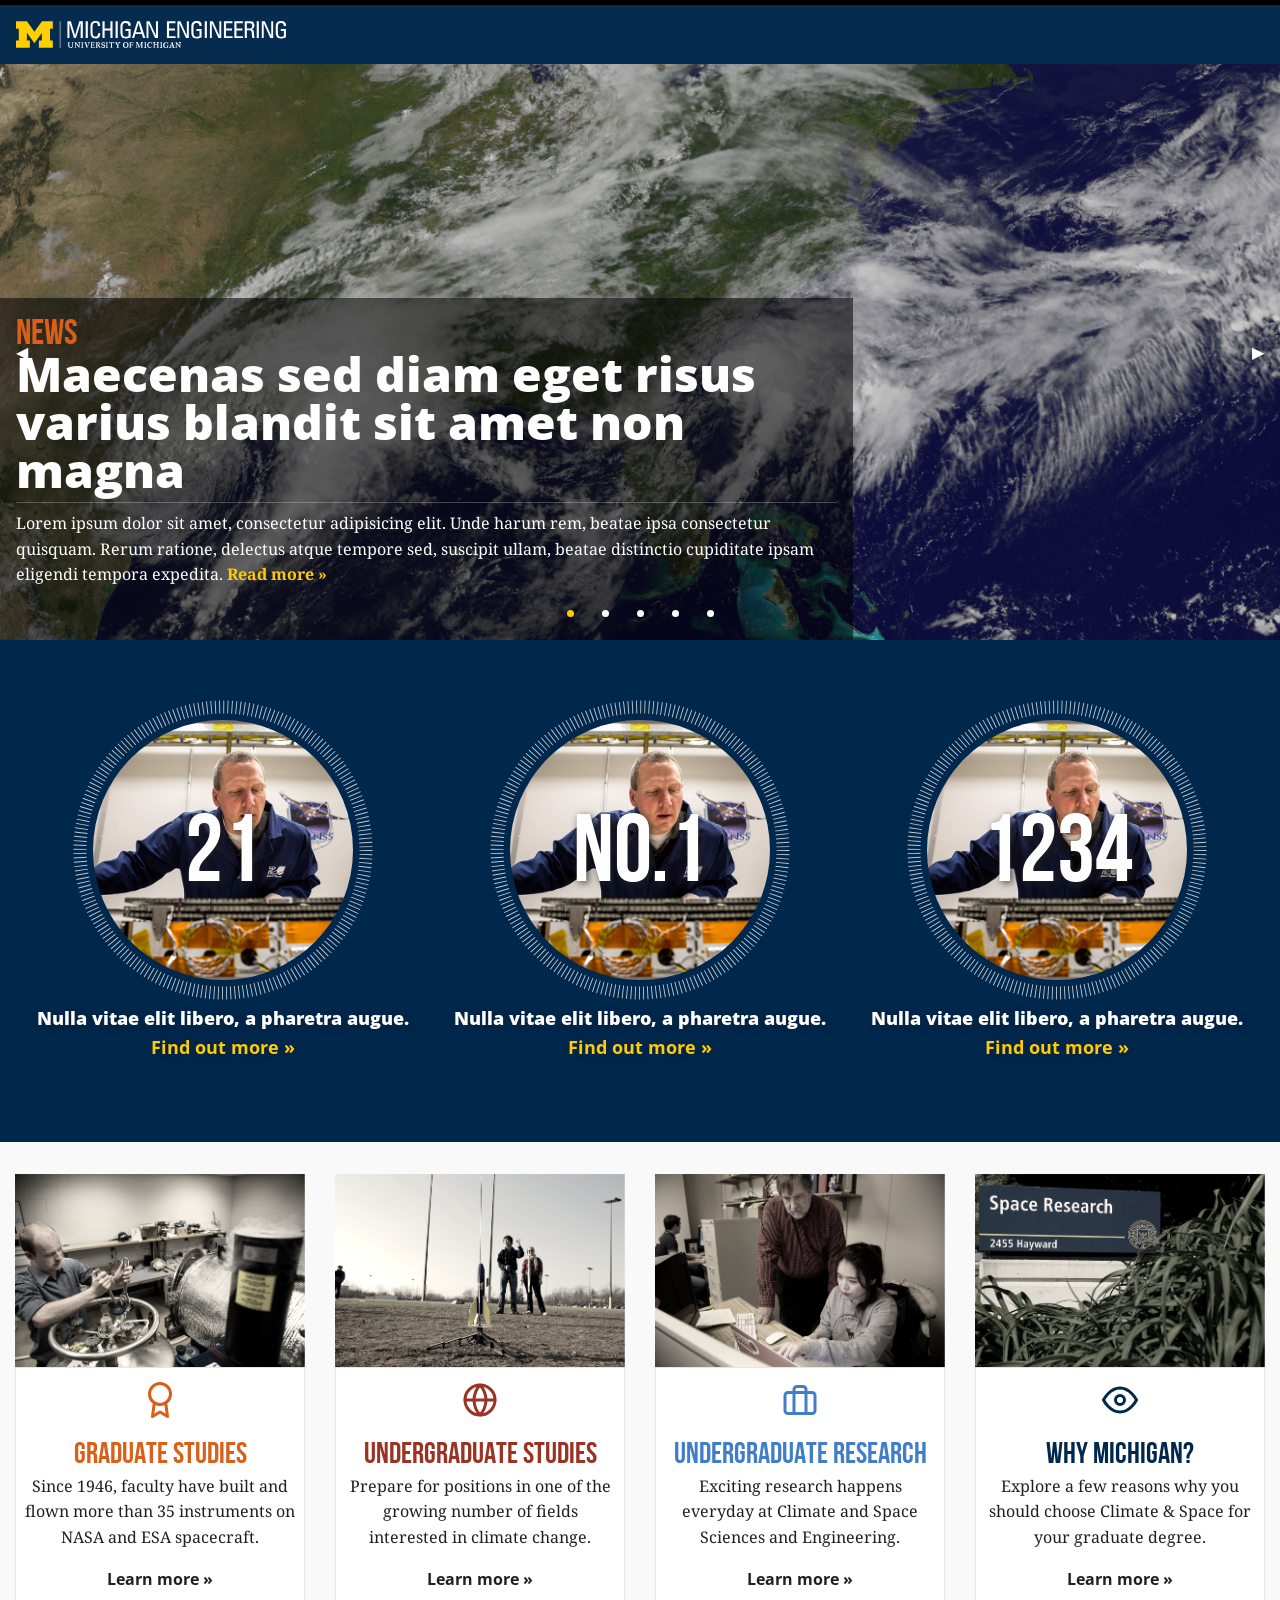
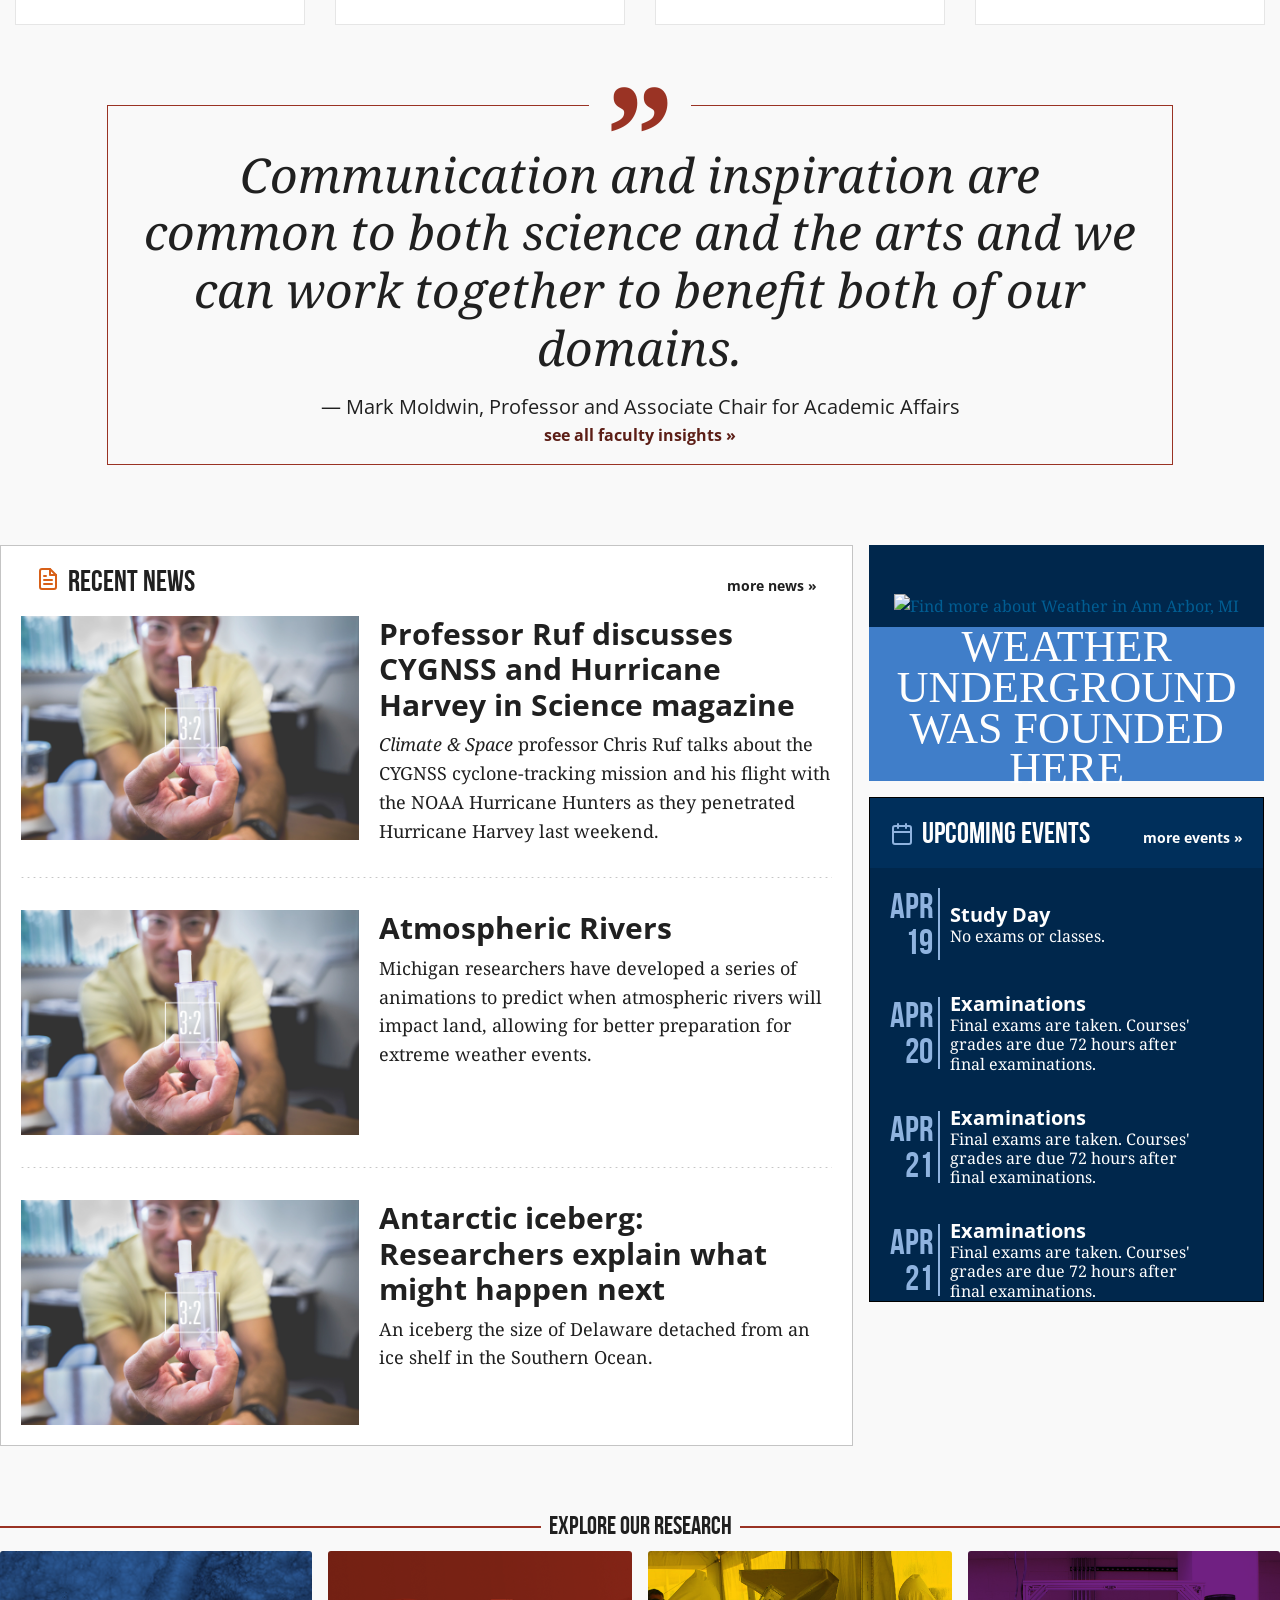
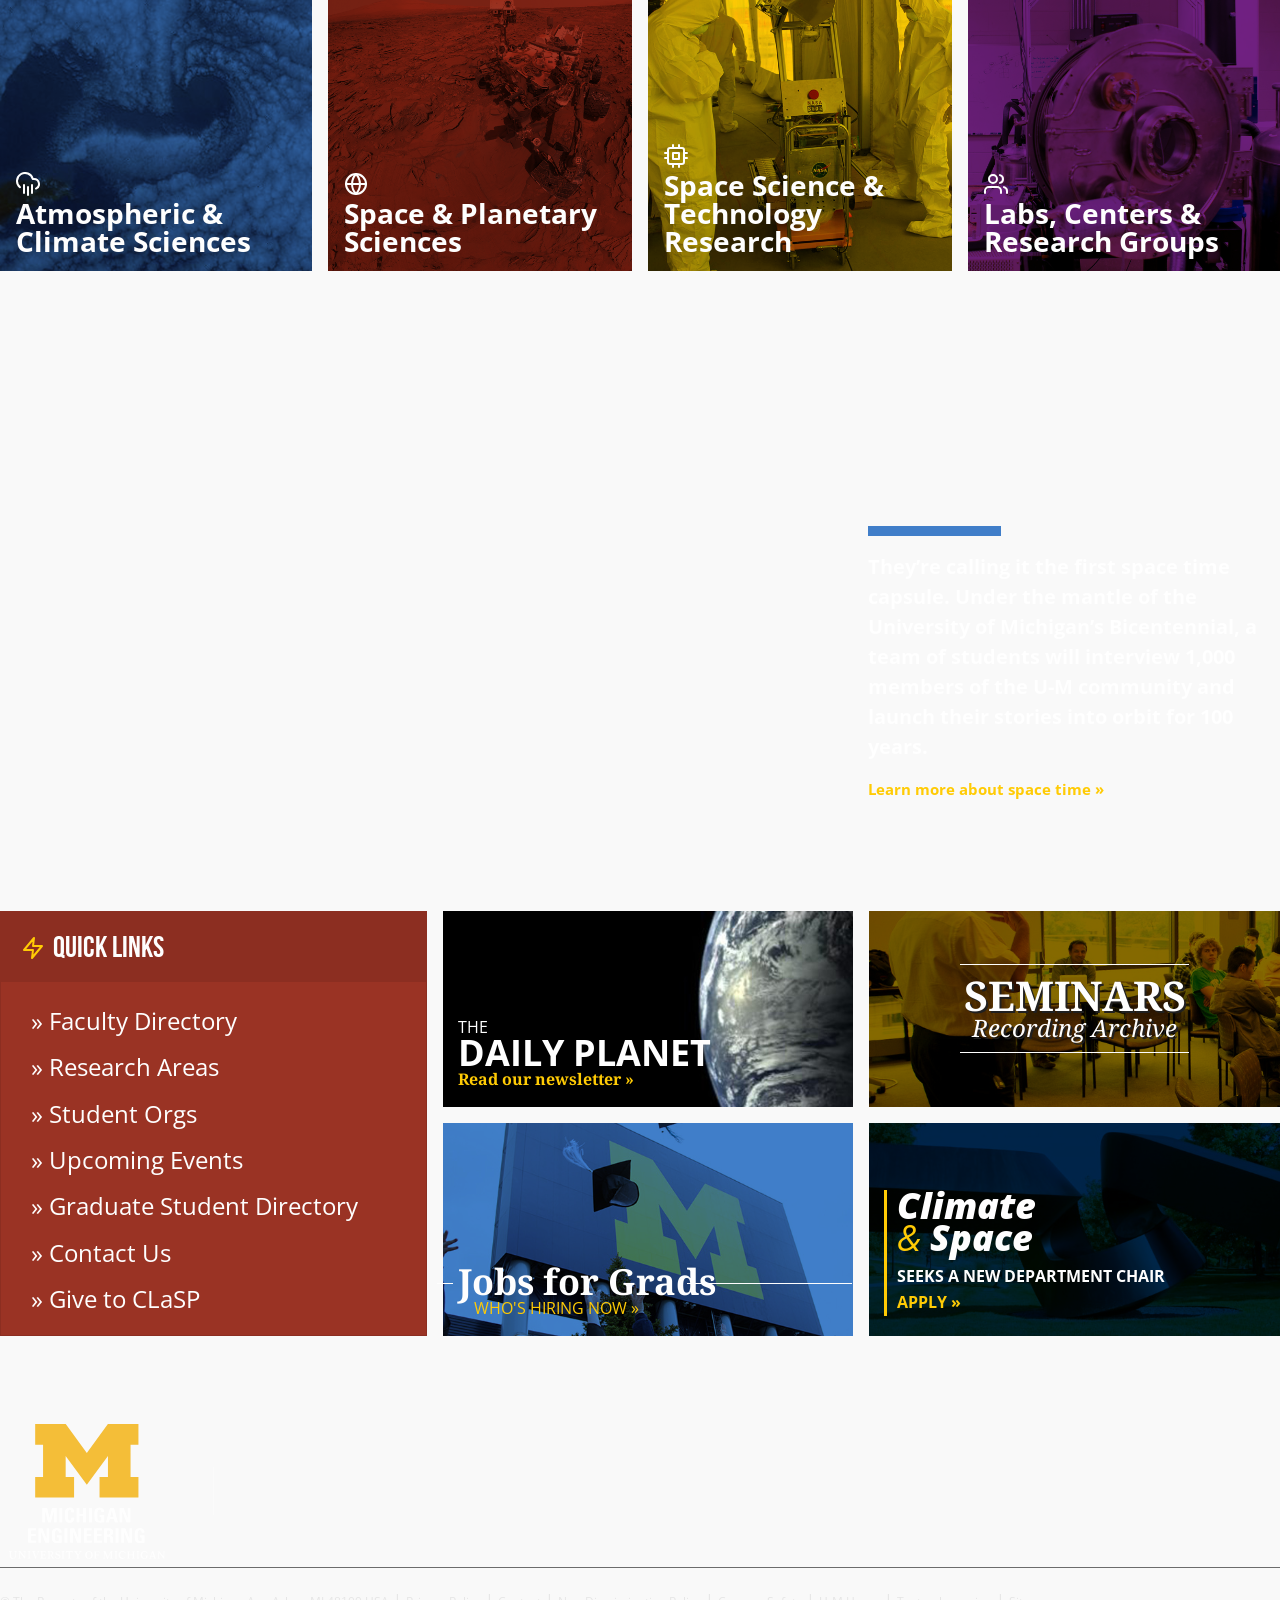
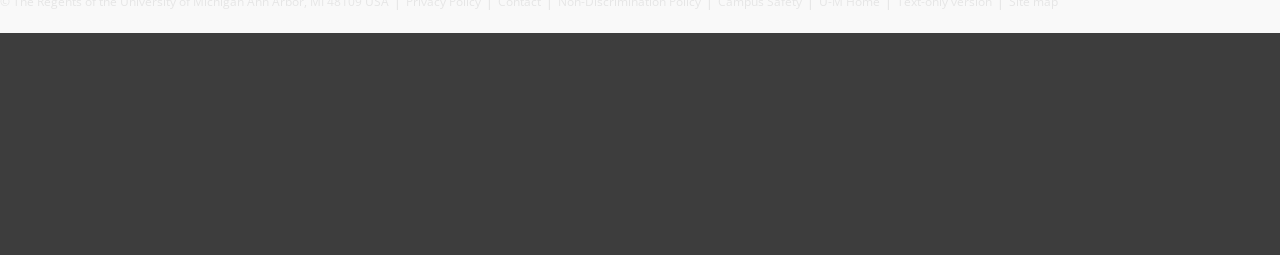
==== commit e643894f: "update stat circles for research" ====
--- a/docs/index.html
+++ b/docs/index.html
@@ -276,7 +276,7 @@
                             <a href="#asdf">
                                     <img src="assets/img/stats.jpg" width="260" height="260" alt="describe the image"><span class="stat">21</span>
                                 <svg viewBox="0 0 100 100" version="1.1" xmlns="http://www.w3.org/2000/svg">
-                                    <circle cx="50" cy="50" r="55" stroke="#fff" stroke-width=".75" stroke-dasharray="0 2.1875" stroke-linecap="round" fill="none" />
+                                    <g><circle fill="none" stroke="#fff" stroke-width="5" stroke-miterlimit="23" stroke-dasharray="0.35, 1.25" cx="50" cy="50" r="55"/></g>
                                 </svg>
                                 </a>
                         </div>
@@ -288,7 +288,7 @@
                             <a href="#asdf">
                                     <img src="assets/img/stats.jpg" width="260" height="260" alt="describe the image"><span class="stat">No.1</span>
                                 <svg viewBox="0 0 100 100" version="1.1" xmlns="http://www.w3.org/2000/svg">
-                                    <circle cx="50" cy="50" r="55" stroke="#fff" stroke-width=".75" stroke-dasharray="0 2.1875" stroke-linecap="round" fill="none" />
+                                    <g><circle fill="none" stroke="#fff" stroke-width="5" stroke-miterlimit="23" stroke-dasharray="0.35, 1.25" cx="50" cy="50" r="55"/></g>
                                 </svg>
                                 </a>
                         </div>
@@ -300,7 +300,7 @@
                             <a href="#asdf">
                                     <img src="assets/img/stats.jpg" width="260" height="260" alt="describe the image"><span class="stat">1234</span>
                                 <svg viewBox="0 0 100 100" version="1.1" xmlns="http://www.w3.org/2000/svg">
-                                    <circle cx="50" cy="50" r="55" stroke="#fff" stroke-width=".75" stroke-dasharray="0 2.1875" stroke-linecap="round" fill="none" />
+                                    <g><circle fill="none" stroke="#fff" stroke-width="5" stroke-miterlimit="23" stroke-dasharray="0.35, 1.25" cx="50" cy="50" r="55"/></g>
                                 </svg>
                                 </a>
                         </div>
@@ -309,7 +309,7 @@
                     </div>
                 </div>
             </div>
-        </section>    <section class="aud-row row expanded collapse text-center" data-equalizer data-equalize-on="medium">
+        </section>    <section class="aud-row row expanded text-center" data-equalizer data-equalize-on="medium">
             <div class="column small-12 medium-6 large-3">
                 <a href="#">
                     <div class="image"><img src="assets/img/aud-01.jpg" alt="describe the image"></div>
--- a/docs/assets/css/app.css
+++ b/docs/assets/css/app.css
@@ -0,0 +1,10966 @@
+@charset "UTF-8";
+@import url("https://fonts.googleapis.com/css?family=Noto+Serif:400,400i,700,700i&subset=latin-ext");
+@import url("https://fonts.googleapis.com/css?family=Open+Sans:400,400i,600,700,800,800i&subset=latin-ext");
+@font-face {
+  font-family: 'bebas_neuebold';
+  src: url("../fonts/bebasneue_bold-webfont.eot");
+  src: url("../fonts/bebasneue_bold-webfont.eot?#iefix") format("embedded-opentype"), url("../fonts/bebasneue_bold-webfont.woff") format("woff"), url("../fonts/bebasneue_bold-webfont.woff") format("woff"), url("../fonts/bebasneue_bold-webfont.ttf") format("truetype"), url("../fonts/bebasneue_bold-webfont.svg#bebas_neuebold") format("svg");
+  font-weight: normal;
+  font-style: normal; }
+
+@font-face {
+  font-family: 'bebas_neuebook';
+  src: url("../fonts/bebasneue_book-webfont.eot");
+  src: url("../fonts/bebasneue_book-webfont.eot?#iefix") format("embedded-opentype"), url("../fonts/bebasneue_book-webfont.woff") format("woff"), url("../fonts/bebasneue_book-webfont.woff") format("woff"), url("../fonts/bebasneue_book-webfont.ttf") format("truetype"), url("../fonts/bebasneue_book-webfont.svg#bebas_neuebook") format("svg");
+  font-weight: normal;
+  font-style: normal; }
+
+@font-face {
+  font-family: 'bebas_neuelight';
+  src: url("../fonts/bebasneue_light-webfont.eot");
+  src: url("../fonts/bebasneue_light-webfont.eot?#iefix") format("embedded-opentype"), url("../fonts/bebasneue_light-webfont.woff") format("woff"), url("../fonts/bebasneue_light-webfont.woff") format("woff"), url("../fonts/bebasneue_light-webfont.ttf") format("truetype"), url("../fonts/bebasneue_light-webfont.svg#bebas_neuelight") format("svg");
+  font-weight: normal;
+  font-style: normal; }
+
+@font-face {
+  font-family: 'bebas_neue_regular';
+  src: url("../fonts/bebasneue_regular-webfont.eot");
+  src: url("../fonts/bebasneue_regular-webfont.eot?#iefix") format("embedded-opentype"), url("../fonts/bebasneue_regular-webfont.woff") format("woff"), url("../fonts/bebasneue_regular-webfont.woff") format("woff"), url("../fonts/bebasneue_regular-webfont.ttf") format("truetype"), url("../fonts/bebasneue_regular-webfont.svg#bebas_neue_regularregular") format("svg");
+  font-weight: normal;
+  font-style: normal; }
+
+@font-face {
+  font-family: 'bebas_neuethin';
+  src: url("../fonts/bebasneue_thin-webfont.eot");
+  src: url("../fonts/bebasneue_thin-webfont.eot?#iefix") format("embedded-opentype"), url("../fonts/bebasneue_thin-webfont.woff") format("woff"), url("../fonts/bebasneue_thin-webfont.woff") format("woff"), url("../fonts/bebasneue_thin-webfont.ttf") format("truetype"), url("../fonts/bebasneue_thin-webfont.svg#bebas_neuethin") format("svg");
+  font-weight: normal;
+  font-style: normal; }
+
+/**
+ * Foundation for Sites by ZURB
+ * Version 6.4.3
+ * foundation.zurb.com
+ * Licensed under MIT Open Source
+ */
+@media print, screen and (min-width: 40em) {
+  .reveal, .reveal.tiny, .reveal.small, .reveal.large {
+    right: auto;
+    left: auto;
+    margin: 0 auto; } }
+
+/*! normalize-scss | MIT/GPLv2 License | bit.ly/normalize-scss */
+/* Document
+       ========================================================================== */
+/**
+     * 1. Change the default font family in all browsers (opinionated).
+     * 2. Correct the line height in all browsers.
+     * 3. Prevent adjustments of font size after orientation changes in
+     *    IE on Windows Phone and in iOS.
+     */
+html {
+  font-family: sans-serif;
+  /* 1 */
+  line-height: 1.15;
+  /* 2 */
+  -ms-text-size-adjust: 100%;
+  /* 3 */
+  -webkit-text-size-adjust: 100%;
+  /* 3 */ }
+
+/* Sections
+       ========================================================================== */
+/**
+     * Remove the margin in all browsers (opinionated).
+     */
+body {
+  margin: 0; }
+
+/**
+     * Add the correct display in IE 9-.
+     */
+article,
+aside,
+footer,
+header,
+nav,
+section {
+  display: block; }
+
+/**
+     * Correct the font size and margin on `h1` elements within `section` and
+     * `article` contexts in Chrome, Firefox, and Safari.
+     */
+h1 {
+  font-size: 2em;
+  margin: 0.67em 0; }
+
+/* Grouping content
+       ========================================================================== */
+/**
+     * Add the correct display in IE 9-.
+     */
+figcaption,
+figure {
+  display: block; }
+
+/**
+     * Add the correct margin in IE 8.
+     */
+figure {
+  margin: 1em 40px; }
+
+/**
+     * 1. Add the correct box sizing in Firefox.
+     * 2. Show the overflow in Edge and IE.
+     */
+hr {
+  box-sizing: content-box;
+  /* 1 */
+  height: 0;
+  /* 1 */
+  overflow: visible;
+  /* 2 */ }
+
+/**
+     * Add the correct display in IE.
+     */
+main {
+  display: block; }
+
+/**
+     * 1. Correct the inheritance and scaling of font size in all browsers.
+     * 2. Correct the odd `em` font sizing in all browsers.
+     */
+pre {
+  font-family: monospace, monospace;
+  /* 1 */
+  font-size: 1em;
+  /* 2 */ }
+
+/* Links
+       ========================================================================== */
+/**
+     * 1. Remove the gray background on active links in IE 10.
+     * 2. Remove gaps in links underline in iOS 8+ and Safari 8+.
+     */
+a {
+  background-color: transparent;
+  /* 1 */
+  -webkit-text-decoration-skip: objects;
+  /* 2 */ }
+
+/**
+     * Remove the outline on focused links when they are also active or hovered
+     * in all browsers (opinionated).
+     */
+a:active,
+a:hover {
+  outline-width: 0; }
+
+/* Text-level semantics
+       ========================================================================== */
+/**
+     * 1. Remove the bottom border in Firefox 39-.
+     * 2. Add the correct text decoration in Chrome, Edge, IE, Opera, and Safari.
+     */
+abbr[title] {
+  border-bottom: none;
+  /* 1 */
+  text-decoration: underline;
+  /* 2 */
+  text-decoration: underline dotted;
+  /* 2 */ }
+
+/**
+     * Prevent the duplicate application of `bolder` by the next rule in Safari 6.
+     */
+b,
+strong {
+  font-weight: inherit; }
+
+/**
+     * Add the correct font weight in Chrome, Edge, and Safari.
+     */
+b,
+strong {
+  font-weight: bolder; }
+
+/**
+     * 1. Correct the inheritance and scaling of font size in all browsers.
+     * 2. Correct the odd `em` font sizing in all browsers.
+     */
+code,
+kbd,
+samp {
+  font-family: monospace, monospace;
+  /* 1 */
+  font-size: 1em;
+  /* 2 */ }
+
+/**
+     * Add the correct font style in Android 4.3-.
+     */
+dfn {
+  font-style: italic; }
+
+/**
+     * Add the correct background and color in IE 9-.
+     */
+mark {
+  background-color: #ff0;
+  color: #000; }
+
+/**
+     * Add the correct font size in all browsers.
+     */
+small {
+  font-size: 80%; }
+
+/**
+     * Prevent `sub` and `sup` elements from affecting the line height in
+     * all browsers.
+     */
+sub,
+sup {
+  font-size: 75%;
+  line-height: 0;
+  position: relative;
+  vertical-align: baseline; }
+
+sub {
+  bottom: -0.25em; }
+
+sup {
+  top: -0.5em; }
+
+/* Embedded content
+       ========================================================================== */
+/**
+     * Add the correct display in IE 9-.
+     */
+audio,
+video {
+  display: inline-block; }
+
+/**
+     * Add the correct display in iOS 4-7.
+     */
+audio:not([controls]) {
+  display: none;
+  height: 0; }
+
+/**
+     * Remove the border on images inside links in IE 10-.
+     */
+img {
+  border-style: none; }
+
+/**
+     * Hide the overflow in IE.
+     */
+svg:not(:root) {
+  overflow: hidden; }
+
+/* Forms
+       ========================================================================== */
+/**
+     * 1. Change the font styles in all browsers (opinionated).
+     * 2. Remove the margin in Firefox and Safari.
+     */
+button,
+input,
+optgroup,
+select,
+textarea {
+  font-family: sans-serif;
+  /* 1 */
+  font-size: 100%;
+  /* 1 */
+  line-height: 1.15;
+  /* 1 */
+  margin: 0;
+  /* 2 */ }
+
+/**
+     * Show the overflow in IE.
+     */
+button {
+  overflow: visible; }
+
+/**
+     * Remove the inheritance of text transform in Edge, Firefox, and IE.
+     * 1. Remove the inheritance of text transform in Firefox.
+     */
+button,
+select {
+  /* 1 */
+  text-transform: none; }
+
+/**
+     * 1. Prevent a WebKit bug where (2) destroys native `audio` and `video`
+     *    controls in Android 4.
+     * 2. Correct the inability to style clickable types in iOS and Safari.
+     */
+button,
+html [type="button"],
+[type="reset"],
+[type="submit"] {
+  -webkit-appearance: button;
+  /* 2 */ }
+
+button,
+[type="button"],
+[type="reset"],
+[type="submit"] {
+  /**
+       * Remove the inner border and padding in Firefox.
+       */
+  /**
+       * Restore the focus styles unset by the previous rule.
+       */ }
+  button::-moz-focus-inner,
+  [type="button"]::-moz-focus-inner,
+  [type="reset"]::-moz-focus-inner,
+  [type="submit"]::-moz-focus-inner {
+    border-style: none;
+    padding: 0; }
+  button:-moz-focusring,
+  [type="button"]:-moz-focusring,
+  [type="reset"]:-moz-focusring,
+  [type="submit"]:-moz-focusring {
+    outline: 1px dotted ButtonText; }
+
+/**
+     * Show the overflow in Edge.
+     */
+input {
+  overflow: visible; }
+
+/**
+     * 1. Add the correct box sizing in IE 10-.
+     * 2. Remove the padding in IE 10-.
+     */
+[type="checkbox"],
+[type="radio"] {
+  box-sizing: border-box;
+  /* 1 */
+  padding: 0;
+  /* 2 */ }
+
+/**
+     * Correct the cursor style of increment and decrement buttons in Chrome.
+     */
+[type="number"]::-webkit-inner-spin-button,
+[type="number"]::-webkit-outer-spin-button {
+  height: auto; }
+
+/**
+     * 1. Correct the odd appearance in Chrome and Safari.
+     * 2. Correct the outline style in Safari.
+     */
+[type="search"] {
+  -webkit-appearance: textfield;
+  /* 1 */
+  outline-offset: -2px;
+  /* 2 */
+  /**
+       * Remove the inner padding and cancel buttons in Chrome and Safari on macOS.
+       */ }
+  [type="search"]::-webkit-search-cancel-button, [type="search"]::-webkit-search-decoration {
+    -webkit-appearance: none; }
+
+/**
+     * 1. Correct the inability to style clickable types in iOS and Safari.
+     * 2. Change font properties to `inherit` in Safari.
+     */
+::-webkit-file-upload-button {
+  -webkit-appearance: button;
+  /* 1 */
+  font: inherit;
+  /* 2 */ }
+
+/**
+     * Change the border, margin, and padding in all browsers (opinionated).
+     */
+fieldset {
+  border: 1px solid #c0c0c0;
+  margin: 0 2px;
+  padding: 0.35em 0.625em 0.75em; }
+
+/**
+     * 1. Correct the text wrapping in Edge and IE.
+     * 2. Correct the color inheritance from `fieldset` elements in IE.
+     * 3. Remove the padding so developers are not caught out when they zero out
+     *    `fieldset` elements in all browsers.
+     */
+legend {
+  box-sizing: border-box;
+  /* 1 */
+  display: table;
+  /* 1 */
+  max-width: 100%;
+  /* 1 */
+  padding: 0;
+  /* 3 */
+  color: inherit;
+  /* 2 */
+  white-space: normal;
+  /* 1 */ }
+
+/**
+     * 1. Add the correct display in IE 9-.
+     * 2. Add the correct vertical alignment in Chrome, Firefox, and Opera.
+     */
+progress {
+  display: inline-block;
+  /* 1 */
+  vertical-align: baseline;
+  /* 2 */ }
+
+/**
+     * Remove the default vertical scrollbar in IE.
+     */
+textarea {
+  overflow: auto; }
+
+/* Interactive
+       ========================================================================== */
+/*
+     * Add the correct display in Edge, IE, and Firefox.
+     */
+details {
+  display: block; }
+
+/*
+     * Add the correct display in all browsers.
+     */
+summary {
+  display: list-item; }
+
+/*
+     * Add the correct display in IE 9-.
+     */
+menu {
+  display: block; }
+
+/* Scripting
+       ========================================================================== */
+/**
+     * Add the correct display in IE 9-.
+     */
+canvas {
+  display: inline-block; }
+
+/**
+     * Add the correct display in IE.
+     */
+template {
+  display: none; }
+
+/* Hidden
+       ========================================================================== */
+/**
+     * Add the correct display in IE 10-.
+     */
+[hidden] {
+  display: none; }
+
+.foundation-mq {
+  font-family: "small=0em&medium=40em&large=64em&xlarge=81.25em&xxlarge=90em"; }
+
+html {
+  box-sizing: border-box;
+  font-size: 100%; }
+
+*,
+*::before,
+*::after {
+  box-sizing: inherit; }
+
+body {
+  margin: 0;
+  padding: 0;
+  background: #f9f9f9;
+  font-family: "Noto Serif", Georgia, serif;
+  font-weight: normal;
+  line-height: 1.54;
+  color: #202020;
+  -webkit-font-smoothing: antialiased;
+  -moz-osx-font-smoothing: grayscale; }
+
+img {
+  display: inline-block;
+  vertical-align: middle;
+  max-width: 100%;
+  height: auto;
+  -ms-interpolation-mode: bicubic; }
+
+textarea {
+  height: auto;
+  min-height: 50px;
+  border-radius: 3px; }
+
+select {
+  box-sizing: border-box;
+  width: 100%;
+  border-radius: 3px; }
+
+.map_canvas img,
+.map_canvas embed,
+.map_canvas object,
+.mqa-display img,
+.mqa-display embed,
+.mqa-display object {
+  max-width: none !important; }
+
+button {
+  padding: 0;
+  -webkit-appearance: none;
+     -moz-appearance: none;
+          appearance: none;
+  border: 0;
+  border-radius: 3px;
+  background: transparent;
+  line-height: 1;
+  cursor: auto; }
+  [data-whatinput='mouse'] button {
+    outline: 0; }
+
+pre {
+  overflow: auto; }
+
+button,
+input,
+optgroup,
+select,
+textarea {
+  font-family: inherit; }
+
+.is-visible {
+  display: block !important; }
+
+.is-hidden {
+  display: none !important; }
+
+.row, .main-content .research .card .text {
+  max-width: 81.25rem;
+  margin-right: auto;
+  margin-left: auto;
+  display: -webkit-flex;
+  display: -ms-flexbox;
+  display: flex;
+  -webkit-flex-flow: row wrap;
+      -ms-flex-flow: row wrap;
+          flex-flow: row wrap; }
+  .row .row, .main-content .research .card .text .row, .row .main-content .research .card .text, .main-content .research .card .row .text, .main-content .research .card .text .text {
+    margin-right: -0.625rem;
+    margin-left: -0.625rem; }
+    @media print, screen and (min-width: 40em) {
+      .row .row, .main-content .research .card .text .row, .row .main-content .research .card .text, .main-content .research .card .row .text, .main-content .research .card .text .text {
+        margin-right: -0.9375rem;
+        margin-left: -0.9375rem; } }
+    @media print, screen and (min-width: 64em) {
+      .row .row, .main-content .research .card .text .row, .row .main-content .research .card .text, .main-content .research .card .row .text, .main-content .research .card .text .text {
+        margin-right: -0.9375rem;
+        margin-left: -0.9375rem; } }
+    @media screen and (min-width: 81.25em) {
+      .row .row, .main-content .research .card .text .row, .row .main-content .research .card .text, .main-content .research .card .row .text, .main-content .research .card .text .text {
+        margin-right: -0.9375rem;
+        margin-left: -0.9375rem; } }
+    @media screen and (min-width: 90em) {
+      .row .row, .main-content .research .card .text .row, .row .main-content .research .card .text, .main-content .research .card .row .text, .main-content .research .card .text .text {
+        margin-right: -0.9375rem;
+        margin-left: -0.9375rem; } }
+    .row .row.collapse, .main-content .research .card .text .row.collapse, .row .main-content .research .card .text, .main-content .research .card .row .text, .main-content .research .card .text .text {
+      margin-right: 0;
+      margin-left: 0; }
+  .row.expanded, .main-content .research .card .expanded.text {
+    max-width: none; }
+    .row.expanded .row, .main-content .research .card .expanded.text .row, .row.expanded .main-content .research .card .text, .main-content .research .card .row.expanded .text, .main-content .research .card .expanded.text .text {
+      margin-right: auto;
+      margin-left: auto; }
+  .row:not(.expanded) .row, .main-content .research .card .text:not(.expanded) .row, .row:not(.expanded) .main-content .research .card .text, .main-content .research .card .row:not(.expanded) .text, .main-content .research .card .text:not(.expanded) .text {
+    max-width: none; }
+  .row.collapse > .column, .main-content .research .card .text > .column, .row.collapse > .columns, .main-content .research .card .text > .columns {
+    padding-right: 0;
+    padding-left: 0; }
+  .row.is-collapse-child, .main-content .research .card .is-collapse-child.text,
+  .row.collapse > .column > .row, .main-content .research .card .text > .column > .row,
+  .row.collapse > .columns > .row, .main-content .research .card .text > .columns > .row, .main-content .research .card
+  .row.collapse > .column > .text, .main-content .research .card .text > .column > .text, .main-content .research .card
+  .row.collapse > .columns > .text, .main-content .research .card .text > .columns > .text {
+    margin-right: 0;
+    margin-left: 0; }
+
+.column, .columns {
+  -webkit-flex: 1 1 0px;
+      -ms-flex: 1 1 0px;
+          flex: 1 1 0px;
+  padding-right: 0.625rem;
+  padding-left: 0.625rem;
+  min-width: 0; }
+  @media print, screen and (min-width: 40em) {
+    .column, .columns {
+      padding-right: 0.9375rem;
+      padding-left: 0.9375rem; } }
+
+.column.row.row, .row.row.columns, .main-content .research .card .columns.text, .main-content .research .card .column.text {
+  float: none;
+  display: block; }
+
+.row .column.row.row, .main-content .research .card .text .column.row.row, .row .row.row.columns, .main-content .research .card .text .row.row.columns, .row .main-content .research .card .columns.text, .main-content .research .card .row .columns.text, .main-content .research .card .text .columns.text, .row .main-content .research .card .column.text, .main-content .research .card .row .column.text, .main-content .research .card .text .column.text {
+  margin-right: 0;
+  margin-left: 0;
+  padding-right: 0;
+  padding-left: 0; }
+
+.small-1 {
+  -webkit-flex: 0 0 8.33333%;
+      -ms-flex: 0 0 8.33333%;
+          flex: 0 0 8.33333%;
+  max-width: 8.33333%; }
+
+.small-offset-0 {
+  margin-left: 0%; }
+
+.small-2 {
+  -webkit-flex: 0 0 16.66667%;
+      -ms-flex: 0 0 16.66667%;
+          flex: 0 0 16.66667%;
+  max-width: 16.66667%; }
+
+.small-offset-1 {
+  margin-left: 8.33333%; }
+
+.small-3 {
+  -webkit-flex: 0 0 25%;
+      -ms-flex: 0 0 25%;
+          flex: 0 0 25%;
+  max-width: 25%; }
+
+.small-offset-2 {
+  margin-left: 16.66667%; }
+
+.small-4 {
+  -webkit-flex: 0 0 33.33333%;
+      -ms-flex: 0 0 33.33333%;
+          flex: 0 0 33.33333%;
+  max-width: 33.33333%; }
+
+.small-offset-3 {
+  margin-left: 25%; }
+
+.small-5 {
+  -webkit-flex: 0 0 41.66667%;
+      -ms-flex: 0 0 41.66667%;
+          flex: 0 0 41.66667%;
+  max-width: 41.66667%; }
+
+.small-offset-4 {
+  margin-left: 33.33333%; }
+
+.small-6 {
+  -webkit-flex: 0 0 50%;
+      -ms-flex: 0 0 50%;
+          flex: 0 0 50%;
+  max-width: 50%; }
+
+.small-offset-5 {
+  margin-left: 41.66667%; }
+
+.small-7 {
+  -webkit-flex: 0 0 58.33333%;
+      -ms-flex: 0 0 58.33333%;
+          flex: 0 0 58.33333%;
+  max-width: 58.33333%; }
+
+.small-offset-6 {
+  margin-left: 50%; }
+
+.small-8 {
+  -webkit-flex: 0 0 66.66667%;
+      -ms-flex: 0 0 66.66667%;
+          flex: 0 0 66.66667%;
+  max-width: 66.66667%; }
+
+.small-offset-7 {
+  margin-left: 58.33333%; }
+
+.small-9 {
+  -webkit-flex: 0 0 75%;
+      -ms-flex: 0 0 75%;
+          flex: 0 0 75%;
+  max-width: 75%; }
+
+.small-offset-8 {
+  margin-left: 66.66667%; }
+
+.small-10 {
+  -webkit-flex: 0 0 83.33333%;
+      -ms-flex: 0 0 83.33333%;
+          flex: 0 0 83.33333%;
+  max-width: 83.33333%; }
+
+.small-offset-9 {
+  margin-left: 75%; }
+
+.small-11 {
+  -webkit-flex: 0 0 91.66667%;
+      -ms-flex: 0 0 91.66667%;
+          flex: 0 0 91.66667%;
+  max-width: 91.66667%; }
+
+.small-offset-10 {
+  margin-left: 83.33333%; }
+
+.small-12 {
+  -webkit-flex: 0 0 100%;
+      -ms-flex: 0 0 100%;
+          flex: 0 0 100%;
+  max-width: 100%; }
+
+.small-offset-11 {
+  margin-left: 91.66667%; }
+
+.small-up-1 {
+  -webkit-flex-wrap: wrap;
+      -ms-flex-wrap: wrap;
+          flex-wrap: wrap; }
+  .small-up-1 > .column, .small-up-1 > .columns {
+    -webkit-flex: 0 0 100%;
+        -ms-flex: 0 0 100%;
+            flex: 0 0 100%;
+    max-width: 100%; }
+
+.small-up-2 {
+  -webkit-flex-wrap: wrap;
+      -ms-flex-wrap: wrap;
+          flex-wrap: wrap; }
+  .small-up-2 > .column, .small-up-2 > .columns {
+    -webkit-flex: 0 0 50%;
+        -ms-flex: 0 0 50%;
+            flex: 0 0 50%;
+    max-width: 50%; }
+
+.small-up-3 {
+  -webkit-flex-wrap: wrap;
+      -ms-flex-wrap: wrap;
+          flex-wrap: wrap; }
+  .small-up-3 > .column, .small-up-3 > .columns {
+    -webkit-flex: 0 0 33.33333%;
+        -ms-flex: 0 0 33.33333%;
+            flex: 0 0 33.33333%;
+    max-width: 33.33333%; }
+
+.small-up-4 {
+  -webkit-flex-wrap: wrap;
+      -ms-flex-wrap: wrap;
+          flex-wrap: wrap; }
+  .small-up-4 > .column, .small-up-4 > .columns {
+    -webkit-flex: 0 0 25%;
+        -ms-flex: 0 0 25%;
+            flex: 0 0 25%;
+    max-width: 25%; }
+
+.small-up-5 {
+  -webkit-flex-wrap: wrap;
+      -ms-flex-wrap: wrap;
+          flex-wrap: wrap; }
+  .small-up-5 > .column, .small-up-5 > .columns {
+    -webkit-flex: 0 0 20%;
+        -ms-flex: 0 0 20%;
+            flex: 0 0 20%;
+    max-width: 20%; }
+
+.small-up-6 {
+  -webkit-flex-wrap: wrap;
+      -ms-flex-wrap: wrap;
+          flex-wrap: wrap; }
+  .small-up-6 > .column, .small-up-6 > .columns {
+    -webkit-flex: 0 0 16.66667%;
+        -ms-flex: 0 0 16.66667%;
+            flex: 0 0 16.66667%;
+    max-width: 16.66667%; }
+
+.small-up-7 {
+  -webkit-flex-wrap: wrap;
+      -ms-flex-wrap: wrap;
+          flex-wrap: wrap; }
+  .small-up-7 > .column, .small-up-7 > .columns {
+    -webkit-flex: 0 0 14.28571%;
+        -ms-flex: 0 0 14.28571%;
+            flex: 0 0 14.28571%;
+    max-width: 14.28571%; }
+
+.small-up-8 {
+  -webkit-flex-wrap: wrap;
+      -ms-flex-wrap: wrap;
+          flex-wrap: wrap; }
+  .small-up-8 > .column, .small-up-8 > .columns {
+    -webkit-flex: 0 0 12.5%;
+        -ms-flex: 0 0 12.5%;
+            flex: 0 0 12.5%;
+    max-width: 12.5%; }
+
+.small-collapse > .column, .small-collapse > .columns {
+  padding-right: 0;
+  padding-left: 0; }
+
+.small-uncollapse > .column, .small-uncollapse > .columns {
+  padding-right: 0.625rem;
+  padding-left: 0.625rem; }
+
+@media print, screen and (min-width: 40em) {
+  .medium-1 {
+    -webkit-flex: 0 0 8.33333%;
+        -ms-flex: 0 0 8.33333%;
+            flex: 0 0 8.33333%;
+    max-width: 8.33333%; }
+  .medium-offset-0 {
+    margin-left: 0%; }
+  .medium-2 {
+    -webkit-flex: 0 0 16.66667%;
+        -ms-flex: 0 0 16.66667%;
+            flex: 0 0 16.66667%;
+    max-width: 16.66667%; }
+  .medium-offset-1 {
+    margin-left: 8.33333%; }
+  .medium-3 {
+    -webkit-flex: 0 0 25%;
+        -ms-flex: 0 0 25%;
+            flex: 0 0 25%;
+    max-width: 25%; }
+  .medium-offset-2 {
+    margin-left: 16.66667%; }
+  .medium-4 {
+    -webkit-flex: 0 0 33.33333%;
+        -ms-flex: 0 0 33.33333%;
+            flex: 0 0 33.33333%;
+    max-width: 33.33333%; }
+  .medium-offset-3 {
+    margin-left: 25%; }
+  .medium-5 {
+    -webkit-flex: 0 0 41.66667%;
+        -ms-flex: 0 0 41.66667%;
+            flex: 0 0 41.66667%;
+    max-width: 41.66667%; }
+  .medium-offset-4 {
+    margin-left: 33.33333%; }
+  .medium-6 {
+    -webkit-flex: 0 0 50%;
+        -ms-flex: 0 0 50%;
+            flex: 0 0 50%;
+    max-width: 50%; }
+  .medium-offset-5 {
+    margin-left: 41.66667%; }
+  .medium-7 {
+    -webkit-flex: 0 0 58.33333%;
+        -ms-flex: 0 0 58.33333%;
+            flex: 0 0 58.33333%;
+    max-width: 58.33333%; }
+  .medium-offset-6 {
+    margin-left: 50%; }
+  .medium-8 {
+    -webkit-flex: 0 0 66.66667%;
+        -ms-flex: 0 0 66.66667%;
+            flex: 0 0 66.66667%;
+    max-width: 66.66667%; }
+  .medium-offset-7 {
+    margin-left: 58.33333%; }
+  .medium-9 {
+    -webkit-flex: 0 0 75%;
+        -ms-flex: 0 0 75%;
+            flex: 0 0 75%;
+    max-width: 75%; }
+  .medium-offset-8 {
+    margin-left: 66.66667%; }
+  .medium-10 {
+    -webkit-flex: 0 0 83.33333%;
+        -ms-flex: 0 0 83.33333%;
+            flex: 0 0 83.33333%;
+    max-width: 83.33333%; }
+  .medium-offset-9 {
+    margin-left: 75%; }
+  .medium-11 {
+    -webkit-flex: 0 0 91.66667%;
+        -ms-flex: 0 0 91.66667%;
+            flex: 0 0 91.66667%;
+    max-width: 91.66667%; }
+  .medium-offset-10 {
+    margin-left: 83.33333%; }
+  .medium-12 {
+    -webkit-flex: 0 0 100%;
+        -ms-flex: 0 0 100%;
+            flex: 0 0 100%;
+    max-width: 100%; }
+  .medium-offset-11 {
+    margin-left: 91.66667%; }
+  .medium-up-1 {
+    -webkit-flex-wrap: wrap;
+        -ms-flex-wrap: wrap;
+            flex-wrap: wrap; }
+    .medium-up-1 > .column, .medium-up-1 > .columns {
+      -webkit-flex: 0 0 100%;
+          -ms-flex: 0 0 100%;
+              flex: 0 0 100%;
+      max-width: 100%; }
+  .medium-up-2 {
+    -webkit-flex-wrap: wrap;
+        -ms-flex-wrap: wrap;
+            flex-wrap: wrap; }
+    .medium-up-2 > .column, .medium-up-2 > .columns {
+      -webkit-flex: 0 0 50%;
+          -ms-flex: 0 0 50%;
+              flex: 0 0 50%;
+      max-width: 50%; }
+  .medium-up-3 {
+    -webkit-flex-wrap: wrap;
+        -ms-flex-wrap: wrap;
+            flex-wrap: wrap; }
+    .medium-up-3 > .column, .medium-up-3 > .columns {
+      -webkit-flex: 0 0 33.33333%;
+          -ms-flex: 0 0 33.33333%;
+              flex: 0 0 33.33333%;
+      max-width: 33.33333%; }
+  .medium-up-4 {
+    -webkit-flex-wrap: wrap;
+        -ms-flex-wrap: wrap;
+            flex-wrap: wrap; }
+    .medium-up-4 > .column, .medium-up-4 > .columns {
+      -webkit-flex: 0 0 25%;
+          -ms-flex: 0 0 25%;
+              flex: 0 0 25%;
+      max-width: 25%; }
+  .medium-up-5 {
+    -webkit-flex-wrap: wrap;
+        -ms-flex-wrap: wrap;
+            flex-wrap: wrap; }
+    .medium-up-5 > .column, .medium-up-5 > .columns {
+      -webkit-flex: 0 0 20%;
+          -ms-flex: 0 0 20%;
+              flex: 0 0 20%;
+      max-width: 20%; }
+  .medium-up-6 {
+    -webkit-flex-wrap: wrap;
+        -ms-flex-wrap: wrap;
+            flex-wrap: wrap; }
+    .medium-up-6 > .column, .medium-up-6 > .columns {
+      -webkit-flex: 0 0 16.66667%;
+          -ms-flex: 0 0 16.66667%;
+              flex: 0 0 16.66667%;
+      max-width: 16.66667%; }
+  .medium-up-7 {
+    -webkit-flex-wrap: wrap;
+        -ms-flex-wrap: wrap;
+            flex-wrap: wrap; }
+    .medium-up-7 > .column, .medium-up-7 > .columns {
+      -webkit-flex: 0 0 14.28571%;
+          -ms-flex: 0 0 14.28571%;
+              flex: 0 0 14.28571%;
+      max-width: 14.28571%; }
+  .medium-up-8 {
+    -webkit-flex-wrap: wrap;
+        -ms-flex-wrap: wrap;
+            flex-wrap: wrap; }
+    .medium-up-8 > .column, .medium-up-8 > .columns {
+      -webkit-flex: 0 0 12.5%;
+          -ms-flex: 0 0 12.5%;
+              flex: 0 0 12.5%;
+      max-width: 12.5%; } }
+
+@media print, screen and (min-width: 40em) and (min-width: 40em) {
+  .medium-expand {
+    -webkit-flex: 1 1 0px;
+        -ms-flex: 1 1 0px;
+            flex: 1 1 0px; } }
+
+.row.medium-unstack > .column, .main-content .research .card .medium-unstack.text > .column, .row.medium-unstack > .columns, .main-content .research .card .medium-unstack.text > .columns {
+  -webkit-flex: 0 0 100%;
+      -ms-flex: 0 0 100%;
+          flex: 0 0 100%; }
+  @media print, screen and (min-width: 40em) {
+    .row.medium-unstack > .column, .main-content .research .card .medium-unstack.text > .column, .row.medium-unstack > .columns, .main-content .research .card .medium-unstack.text > .columns {
+      -webkit-flex: 1 1 0px;
+          -ms-flex: 1 1 0px;
+              flex: 1 1 0px; } }
+
+@media print, screen and (min-width: 40em) {
+  .medium-collapse > .column, .medium-collapse > .columns {
+    padding-right: 0;
+    padding-left: 0; }
+  .medium-uncollapse > .column, .medium-uncollapse > .columns {
+    padding-right: 0.9375rem;
+    padding-left: 0.9375rem; } }
+
+@media print, screen and (min-width: 64em) {
+  .large-1 {
+    -webkit-flex: 0 0 8.33333%;
+        -ms-flex: 0 0 8.33333%;
+            flex: 0 0 8.33333%;
+    max-width: 8.33333%; }
+  .large-offset-0 {
+    margin-left: 0%; }
+  .large-2 {
+    -webkit-flex: 0 0 16.66667%;
+        -ms-flex: 0 0 16.66667%;
+            flex: 0 0 16.66667%;
+    max-width: 16.66667%; }
+  .large-offset-1 {
+    margin-left: 8.33333%; }
+  .large-3 {
+    -webkit-flex: 0 0 25%;
+        -ms-flex: 0 0 25%;
+            flex: 0 0 25%;
+    max-width: 25%; }
+  .large-offset-2 {
+    margin-left: 16.66667%; }
+  .large-4 {
+    -webkit-flex: 0 0 33.33333%;
+        -ms-flex: 0 0 33.33333%;
+            flex: 0 0 33.33333%;
+    max-width: 33.33333%; }
+  .large-offset-3 {
+    margin-left: 25%; }
+  .large-5 {
+    -webkit-flex: 0 0 41.66667%;
+        -ms-flex: 0 0 41.66667%;
+            flex: 0 0 41.66667%;
+    max-width: 41.66667%; }
+  .large-offset-4 {
+    margin-left: 33.33333%; }
+  .large-6 {
+    -webkit-flex: 0 0 50%;
+        -ms-flex: 0 0 50%;
+            flex: 0 0 50%;
+    max-width: 50%; }
+  .large-offset-5 {
+    margin-left: 41.66667%; }
+  .large-7 {
+    -webkit-flex: 0 0 58.33333%;
+        -ms-flex: 0 0 58.33333%;
+            flex: 0 0 58.33333%;
+    max-width: 58.33333%; }
+  .large-offset-6 {
+    margin-left: 50%; }
+  .large-8 {
+    -webkit-flex: 0 0 66.66667%;
+        -ms-flex: 0 0 66.66667%;
+            flex: 0 0 66.66667%;
+    max-width: 66.66667%; }
+  .large-offset-7 {
+    margin-left: 58.33333%; }
+  .large-9 {
+    -webkit-flex: 0 0 75%;
+        -ms-flex: 0 0 75%;
+            flex: 0 0 75%;
+    max-width: 75%; }
+  .large-offset-8 {
+    margin-left: 66.66667%; }
+  .large-10 {
+    -webkit-flex: 0 0 83.33333%;
+        -ms-flex: 0 0 83.33333%;
+            flex: 0 0 83.33333%;
+    max-width: 83.33333%; }
+  .large-offset-9 {
+    margin-left: 75%; }
+  .large-11 {
+    -webkit-flex: 0 0 91.66667%;
+        -ms-flex: 0 0 91.66667%;
+            flex: 0 0 91.66667%;
+    max-width: 91.66667%; }
+  .large-offset-10 {
+    margin-left: 83.33333%; }
+  .large-12 {
+    -webkit-flex: 0 0 100%;
+        -ms-flex: 0 0 100%;
+            flex: 0 0 100%;
+    max-width: 100%; }
+  .large-offset-11 {
+    margin-left: 91.66667%; }
+  .large-up-1 {
+    -webkit-flex-wrap: wrap;
+        -ms-flex-wrap: wrap;
+            flex-wrap: wrap; }
+    .large-up-1 > .column, .large-up-1 > .columns {
+      -webkit-flex: 0 0 100%;
+          -ms-flex: 0 0 100%;
+              flex: 0 0 100%;
+      max-width: 100%; }
+  .large-up-2 {
+    -webkit-flex-wrap: wrap;
+        -ms-flex-wrap: wrap;
+            flex-wrap: wrap; }
+    .large-up-2 > .column, .large-up-2 > .columns {
+      -webkit-flex: 0 0 50%;
+          -ms-flex: 0 0 50%;
+              flex: 0 0 50%;
+      max-width: 50%; }
+  .large-up-3 {
+    -webkit-flex-wrap: wrap;
+        -ms-flex-wrap: wrap;
+            flex-wrap: wrap; }
+    .large-up-3 > .column, .large-up-3 > .columns {
+      -webkit-flex: 0 0 33.33333%;
+          -ms-flex: 0 0 33.33333%;
+              flex: 0 0 33.33333%;
+      max-width: 33.33333%; }
+  .large-up-4 {
+    -webkit-flex-wrap: wrap;
+        -ms-flex-wrap: wrap;
+            flex-wrap: wrap; }
+    .large-up-4 > .column, .large-up-4 > .columns {
+      -webkit-flex: 0 0 25%;
+          -ms-flex: 0 0 25%;
+              flex: 0 0 25%;
+      max-width: 25%; }
+  .large-up-5 {
+    -webkit-flex-wrap: wrap;
+        -ms-flex-wrap: wrap;
+            flex-wrap: wrap; }
+    .large-up-5 > .column, .large-up-5 > .columns {
+      -webkit-flex: 0 0 20%;
+          -ms-flex: 0 0 20%;
+              flex: 0 0 20%;
+      max-width: 20%; }
+  .large-up-6 {
+    -webkit-flex-wrap: wrap;
+        -ms-flex-wrap: wrap;
+            flex-wrap: wrap; }
+    .large-up-6 > .column, .large-up-6 > .columns {
+      -webkit-flex: 0 0 16.66667%;
+          -ms-flex: 0 0 16.66667%;
+              flex: 0 0 16.66667%;
+      max-width: 16.66667%; }
+  .large-up-7 {
+    -webkit-flex-wrap: wrap;
+        -ms-flex-wrap: wrap;
+            flex-wrap: wrap; }
+    .large-up-7 > .column, .large-up-7 > .columns {
+      -webkit-flex: 0 0 14.28571%;
+          -ms-flex: 0 0 14.28571%;
+              flex: 0 0 14.28571%;
+      max-width: 14.28571%; }
+  .large-up-8 {
+    -webkit-flex-wrap: wrap;
+        -ms-flex-wrap: wrap;
+            flex-wrap: wrap; }
+    .large-up-8 > .column, .large-up-8 > .columns {
+      -webkit-flex: 0 0 12.5%;
+          -ms-flex: 0 0 12.5%;
+              flex: 0 0 12.5%;
+      max-width: 12.5%; } }
+
+@media print, screen and (min-width: 64em) and (min-width: 64em) {
+  .large-expand {
+    -webkit-flex: 1 1 0px;
+        -ms-flex: 1 1 0px;
+            flex: 1 1 0px; } }
+
+.row.large-unstack > .column, .main-content .research .card .large-unstack.text > .column, .row.large-unstack > .columns, .main-content .research .card .large-unstack.text > .columns {
+  -webkit-flex: 0 0 100%;
+      -ms-flex: 0 0 100%;
+          flex: 0 0 100%; }
+  @media print, screen and (min-width: 64em) {
+    .row.large-unstack > .column, .main-content .research .card .large-unstack.text > .column, .row.large-unstack > .columns, .main-content .research .card .large-unstack.text > .columns {
+      -webkit-flex: 1 1 0px;
+          -ms-flex: 1 1 0px;
+              flex: 1 1 0px; } }
+
+@media print, screen and (min-width: 64em) {
+  .large-collapse > .column, .large-collapse > .columns {
+    padding-right: 0;
+    padding-left: 0; }
+  .large-uncollapse > .column, .large-uncollapse > .columns {
+    padding-right: 0.9375rem;
+    padding-left: 0.9375rem; } }
+
+@media screen and (min-width: 81.25em) {
+  .xlarge-1 {
+    -webkit-flex: 0 0 8.33333%;
+        -ms-flex: 0 0 8.33333%;
+            flex: 0 0 8.33333%;
+    max-width: 8.33333%; }
+  .xlarge-offset-0 {
+    margin-left: 0%; }
+  .xlarge-2 {
+    -webkit-flex: 0 0 16.66667%;
+        -ms-flex: 0 0 16.66667%;
+            flex: 0 0 16.66667%;
+    max-width: 16.66667%; }
+  .xlarge-offset-1 {
+    margin-left: 8.33333%; }
+  .xlarge-3 {
+    -webkit-flex: 0 0 25%;
+        -ms-flex: 0 0 25%;
+            flex: 0 0 25%;
+    max-width: 25%; }
+  .xlarge-offset-2 {
+    margin-left: 16.66667%; }
+  .xlarge-4 {
+    -webkit-flex: 0 0 33.33333%;
+        -ms-flex: 0 0 33.33333%;
+            flex: 0 0 33.33333%;
+    max-width: 33.33333%; }
+  .xlarge-offset-3 {
+    margin-left: 25%; }
+  .xlarge-5 {
+    -webkit-flex: 0 0 41.66667%;
+        -ms-flex: 0 0 41.66667%;
+            flex: 0 0 41.66667%;
+    max-width: 41.66667%; }
+  .xlarge-offset-4 {
+    margin-left: 33.33333%; }
+  .xlarge-6 {
+    -webkit-flex: 0 0 50%;
+        -ms-flex: 0 0 50%;
+            flex: 0 0 50%;
+    max-width: 50%; }
+  .xlarge-offset-5 {
+    margin-left: 41.66667%; }
+  .xlarge-7 {
+    -webkit-flex: 0 0 58.33333%;
+        -ms-flex: 0 0 58.33333%;
+            flex: 0 0 58.33333%;
+    max-width: 58.33333%; }
+  .xlarge-offset-6 {
+    margin-left: 50%; }
+  .xlarge-8 {
+    -webkit-flex: 0 0 66.66667%;
+        -ms-flex: 0 0 66.66667%;
+            flex: 0 0 66.66667%;
+    max-width: 66.66667%; }
+  .xlarge-offset-7 {
+    margin-left: 58.33333%; }
+  .xlarge-9 {
+    -webkit-flex: 0 0 75%;
+        -ms-flex: 0 0 75%;
+            flex: 0 0 75%;
+    max-width: 75%; }
+  .xlarge-offset-8 {
+    margin-left: 66.66667%; }
+  .xlarge-10 {
+    -webkit-flex: 0 0 83.33333%;
+        -ms-flex: 0 0 83.33333%;
+            flex: 0 0 83.33333%;
+    max-width: 83.33333%; }
+  .xlarge-offset-9 {
+    margin-left: 75%; }
+  .xlarge-11 {
+    -webkit-flex: 0 0 91.66667%;
+        -ms-flex: 0 0 91.66667%;
+            flex: 0 0 91.66667%;
+    max-width: 91.66667%; }
+  .xlarge-offset-10 {
+    margin-left: 83.33333%; }
+  .xlarge-12 {
+    -webkit-flex: 0 0 100%;
+        -ms-flex: 0 0 100%;
+            flex: 0 0 100%;
+    max-width: 100%; }
+  .xlarge-offset-11 {
+    margin-left: 91.66667%; }
+  .xlarge-up-1 {
+    -webkit-flex-wrap: wrap;
+        -ms-flex-wrap: wrap;
+            flex-wrap: wrap; }
+    .xlarge-up-1 > .column, .xlarge-up-1 > .columns {
+      -webkit-flex: 0 0 100%;
+          -ms-flex: 0 0 100%;
+              flex: 0 0 100%;
+      max-width: 100%; }
+  .xlarge-up-2 {
+    -webkit-flex-wrap: wrap;
+        -ms-flex-wrap: wrap;
+            flex-wrap: wrap; }
+    .xlarge-up-2 > .column, .xlarge-up-2 > .columns {
+      -webkit-flex: 0 0 50%;
+          -ms-flex: 0 0 50%;
+              flex: 0 0 50%;
+      max-width: 50%; }
+  .xlarge-up-3 {
+    -webkit-flex-wrap: wrap;
+        -ms-flex-wrap: wrap;
+            flex-wrap: wrap; }
+    .xlarge-up-3 > .column, .xlarge-up-3 > .columns {
+      -webkit-flex: 0 0 33.33333%;
+          -ms-flex: 0 0 33.33333%;
+              flex: 0 0 33.33333%;
+      max-width: 33.33333%; }
+  .xlarge-up-4 {
+    -webkit-flex-wrap: wrap;
+        -ms-flex-wrap: wrap;
+            flex-wrap: wrap; }
+    .xlarge-up-4 > .column, .xlarge-up-4 > .columns {
+      -webkit-flex: 0 0 25%;
+          -ms-flex: 0 0 25%;
+              flex: 0 0 25%;
+      max-width: 25%; }
+  .xlarge-up-5 {
+    -webkit-flex-wrap: wrap;
+        -ms-flex-wrap: wrap;
+            flex-wrap: wrap; }
+    .xlarge-up-5 > .column, .xlarge-up-5 > .columns {
+      -webkit-flex: 0 0 20%;
+          -ms-flex: 0 0 20%;
+              flex: 0 0 20%;
+      max-width: 20%; }
+  .xlarge-up-6 {
+    -webkit-flex-wrap: wrap;
+        -ms-flex-wrap: wrap;
+            flex-wrap: wrap; }
+    .xlarge-up-6 > .column, .xlarge-up-6 > .columns {
+      -webkit-flex: 0 0 16.66667%;
+          -ms-flex: 0 0 16.66667%;
+              flex: 0 0 16.66667%;
+      max-width: 16.66667%; }
+  .xlarge-up-7 {
+    -webkit-flex-wrap: wrap;
+        -ms-flex-wrap: wrap;
+            flex-wrap: wrap; }
+    .xlarge-up-7 > .column, .xlarge-up-7 > .columns {
+      -webkit-flex: 0 0 14.28571%;
+          -ms-flex: 0 0 14.28571%;
+              flex: 0 0 14.28571%;
+      max-width: 14.28571%; }
+  .xlarge-up-8 {
+    -webkit-flex-wrap: wrap;
+        -ms-flex-wrap: wrap;
+            flex-wrap: wrap; }
+    .xlarge-up-8 > .column, .xlarge-up-8 > .columns {
+      -webkit-flex: 0 0 12.5%;
+          -ms-flex: 0 0 12.5%;
+              flex: 0 0 12.5%;
+      max-width: 12.5%; } }
+
+@media screen and (min-width: 81.25em) and (min-width: 81.25em) {
+  .xlarge-expand {
+    -webkit-flex: 1 1 0px;
+        -ms-flex: 1 1 0px;
+            flex: 1 1 0px; } }
+
+.row.xlarge-unstack > .column, .main-content .research .card .xlarge-unstack.text > .column, .row.xlarge-unstack > .columns, .main-content .research .card .xlarge-unstack.text > .columns {
+  -webkit-flex: 0 0 100%;
+      -ms-flex: 0 0 100%;
+          flex: 0 0 100%; }
+  @media screen and (min-width: 81.25em) {
+    .row.xlarge-unstack > .column, .main-content .research .card .xlarge-unstack.text > .column, .row.xlarge-unstack > .columns, .main-content .research .card .xlarge-unstack.text > .columns {
+      -webkit-flex: 1 1 0px;
+          -ms-flex: 1 1 0px;
+              flex: 1 1 0px; } }
+
+@media screen and (min-width: 81.25em) {
+  .xlarge-collapse > .column, .xlarge-collapse > .columns {
+    padding-right: 0;
+    padding-left: 0; }
+  .xlarge-uncollapse > .column, .xlarge-uncollapse > .columns {
+    padding-right: 0.9375rem;
+    padding-left: 0.9375rem; } }
+
+@media screen and (min-width: 90em) {
+  .xxlarge-1 {
+    -webkit-flex: 0 0 8.33333%;
+        -ms-flex: 0 0 8.33333%;
+            flex: 0 0 8.33333%;
+    max-width: 8.33333%; }
+  .xxlarge-offset-0 {
+    margin-left: 0%; }
+  .xxlarge-2 {
+    -webkit-flex: 0 0 16.66667%;
+        -ms-flex: 0 0 16.66667%;
+            flex: 0 0 16.66667%;
+    max-width: 16.66667%; }
+  .xxlarge-offset-1 {
+    margin-left: 8.33333%; }
+  .xxlarge-3 {
+    -webkit-flex: 0 0 25%;
+        -ms-flex: 0 0 25%;
+            flex: 0 0 25%;
+    max-width: 25%; }
+  .xxlarge-offset-2 {
+    margin-left: 16.66667%; }
+  .xxlarge-4 {
+    -webkit-flex: 0 0 33.33333%;
+        -ms-flex: 0 0 33.33333%;
+            flex: 0 0 33.33333%;
+    max-width: 33.33333%; }
+  .xxlarge-offset-3 {
+    margin-left: 25%; }
+  .xxlarge-5 {
+    -webkit-flex: 0 0 41.66667%;
+        -ms-flex: 0 0 41.66667%;
+            flex: 0 0 41.66667%;
+    max-width: 41.66667%; }
+  .xxlarge-offset-4 {
+    margin-left: 33.33333%; }
+  .xxlarge-6 {
+    -webkit-flex: 0 0 50%;
+        -ms-flex: 0 0 50%;
+            flex: 0 0 50%;
+    max-width: 50%; }
+  .xxlarge-offset-5 {
+    margin-left: 41.66667%; }
+  .xxlarge-7 {
+    -webkit-flex: 0 0 58.33333%;
+        -ms-flex: 0 0 58.33333%;
+            flex: 0 0 58.33333%;
+    max-width: 58.33333%; }
+  .xxlarge-offset-6 {
+    margin-left: 50%; }
+  .xxlarge-8 {
+    -webkit-flex: 0 0 66.66667%;
+        -ms-flex: 0 0 66.66667%;
+            flex: 0 0 66.66667%;
+    max-width: 66.66667%; }
+  .xxlarge-offset-7 {
+    margin-left: 58.33333%; }
+  .xxlarge-9 {
+    -webkit-flex: 0 0 75%;
+        -ms-flex: 0 0 75%;
+            flex: 0 0 75%;
+    max-width: 75%; }
+  .xxlarge-offset-8 {
+    margin-left: 66.66667%; }
+  .xxlarge-10 {
+    -webkit-flex: 0 0 83.33333%;
+        -ms-flex: 0 0 83.33333%;
+            flex: 0 0 83.33333%;
+    max-width: 83.33333%; }
+  .xxlarge-offset-9 {
+    margin-left: 75%; }
+  .xxlarge-11 {
+    -webkit-flex: 0 0 91.66667%;
+        -ms-flex: 0 0 91.66667%;
+            flex: 0 0 91.66667%;
+    max-width: 91.66667%; }
+  .xxlarge-offset-10 {
+    margin-left: 83.33333%; }
+  .xxlarge-12 {
+    -webkit-flex: 0 0 100%;
+        -ms-flex: 0 0 100%;
+            flex: 0 0 100%;
+    max-width: 100%; }
+  .xxlarge-offset-11 {
+    margin-left: 91.66667%; }
+  .xxlarge-up-1 {
+    -webkit-flex-wrap: wrap;
+        -ms-flex-wrap: wrap;
+            flex-wrap: wrap; }
+    .xxlarge-up-1 > .column, .xxlarge-up-1 > .columns {
+      -webkit-flex: 0 0 100%;
+          -ms-flex: 0 0 100%;
+              flex: 0 0 100%;
+      max-width: 100%; }
+  .xxlarge-up-2 {
+    -webkit-flex-wrap: wrap;
+        -ms-flex-wrap: wrap;
+            flex-wrap: wrap; }
+    .xxlarge-up-2 > .column, .xxlarge-up-2 > .columns {
+      -webkit-flex: 0 0 50%;
+          -ms-flex: 0 0 50%;
+              flex: 0 0 50%;
+      max-width: 50%; }
+  .xxlarge-up-3 {
+    -webkit-flex-wrap: wrap;
+        -ms-flex-wrap: wrap;
+            flex-wrap: wrap; }
+    .xxlarge-up-3 > .column, .xxlarge-up-3 > .columns {
+      -webkit-flex: 0 0 33.33333%;
+          -ms-flex: 0 0 33.33333%;
+              flex: 0 0 33.33333%;
+      max-width: 33.33333%; }
+  .xxlarge-up-4 {
+    -webkit-flex-wrap: wrap;
+        -ms-flex-wrap: wrap;
+            flex-wrap: wrap; }
+    .xxlarge-up-4 > .column, .xxlarge-up-4 > .columns {
+      -webkit-flex: 0 0 25%;
+          -ms-flex: 0 0 25%;
+              flex: 0 0 25%;
+      max-width: 25%; }
+  .xxlarge-up-5 {
+    -webkit-flex-wrap: wrap;
+        -ms-flex-wrap: wrap;
+            flex-wrap: wrap; }
+    .xxlarge-up-5 > .column, .xxlarge-up-5 > .columns {
+      -webkit-flex: 0 0 20%;
+          -ms-flex: 0 0 20%;
+              flex: 0 0 20%;
+      max-width: 20%; }
+  .xxlarge-up-6 {
+    -webkit-flex-wrap: wrap;
+        -ms-flex-wrap: wrap;
+            flex-wrap: wrap; }
+    .xxlarge-up-6 > .column, .xxlarge-up-6 > .columns {
+      -webkit-flex: 0 0 16.66667%;
+          -ms-flex: 0 0 16.66667%;
+              flex: 0 0 16.66667%;
+      max-width: 16.66667%; }
+  .xxlarge-up-7 {
+    -webkit-flex-wrap: wrap;
+        -ms-flex-wrap: wrap;
+            flex-wrap: wrap; }
+    .xxlarge-up-7 > .column, .xxlarge-up-7 > .columns {
+      -webkit-flex: 0 0 14.28571%;
+          -ms-flex: 0 0 14.28571%;
+              flex: 0 0 14.28571%;
+      max-width: 14.28571%; }
+  .xxlarge-up-8 {
+    -webkit-flex-wrap: wrap;
+        -ms-flex-wrap: wrap;
+            flex-wrap: wrap; }
+    .xxlarge-up-8 > .column, .xxlarge-up-8 > .columns {
+      -webkit-flex: 0 0 12.5%;
+          -ms-flex: 0 0 12.5%;
+              flex: 0 0 12.5%;
+      max-width: 12.5%; } }
+
+@media screen and (min-width: 90em) and (min-width: 90em) {
+  .xxlarge-expand {
+    -webkit-flex: 1 1 0px;
+        -ms-flex: 1 1 0px;
+            flex: 1 1 0px; } }
+
+.row.xxlarge-unstack > .column, .main-content .research .card .xxlarge-unstack.text > .column, .row.xxlarge-unstack > .columns, .main-content .research .card .xxlarge-unstack.text > .columns {
+  -webkit-flex: 0 0 100%;
+      -ms-flex: 0 0 100%;
+          flex: 0 0 100%; }
+  @media screen and (min-width: 90em) {
+    .row.xxlarge-unstack > .column, .main-content .research .card .xxlarge-unstack.text > .column, .row.xxlarge-unstack > .columns, .main-content .research .card .xxlarge-unstack.text > .columns {
+      -webkit-flex: 1 1 0px;
+          -ms-flex: 1 1 0px;
+              flex: 1 1 0px; } }
+
+@media screen and (min-width: 90em) {
+  .xxlarge-collapse > .column, .xxlarge-collapse > .columns {
+    padding-right: 0;
+    padding-left: 0; }
+  .xxlarge-uncollapse > .column, .xxlarge-uncollapse > .columns {
+    padding-right: 0.9375rem;
+    padding-left: 0.9375rem; } }
+
+.shrink {
+  -webkit-flex: 0 0 auto;
+      -ms-flex: 0 0 auto;
+          flex: 0 0 auto;
+  max-width: 100%; }
+
+.column-block {
+  margin-bottom: 1.25rem; }
+  .column-block > :last-child {
+    margin-bottom: 0; }
+  @media print, screen and (min-width: 40em) {
+    .column-block {
+      margin-bottom: 1.875rem; }
+      .column-block > :last-child {
+        margin-bottom: 0; } }
+
+.grid-container {
+  padding-right: 0.625rem;
+  padding-left: 0.625rem;
+  max-width: 81.25rem;
+  margin: 0 auto; }
+  @media print, screen and (min-width: 40em) {
+    .grid-container {
+      padding-right: 0.9375rem;
+      padding-left: 0.9375rem; } }
+  .grid-container.fluid {
+    padding-right: 0.625rem;
+    padding-left: 0.625rem;
+    max-width: 100%;
+    margin: 0 auto; }
+    @media print, screen and (min-width: 40em) {
+      .grid-container.fluid {
+        padding-right: 0.9375rem;
+        padding-left: 0.9375rem; } }
+  .grid-container.full {
+    padding-right: 0;
+    padding-left: 0;
+    max-width: 100%;
+    margin: 0 auto; }
+
+.grid-x {
+  display: -webkit-flex;
+  display: -ms-flexbox;
+  display: flex;
+  -webkit-flex-flow: row wrap;
+      -ms-flex-flow: row wrap;
+          flex-flow: row wrap; }
+
+.cell {
+  -webkit-flex: 0 0 auto;
+      -ms-flex: 0 0 auto;
+          flex: 0 0 auto;
+  min-height: 0px;
+  min-width: 0px;
+  width: 100%; }
+  .cell.auto {
+    -webkit-flex: 1 1 0px;
+        -ms-flex: 1 1 0px;
+            flex: 1 1 0px; }
+  .cell.shrink {
+    -webkit-flex: 0 0 auto;
+        -ms-flex: 0 0 auto;
+            flex: 0 0 auto; }
+
+.grid-x > .auto {
+  width: auto; }
+
+.grid-x > .shrink {
+  width: auto; }
+
+.grid-x > .small-shrink, .grid-x > .small-full, .grid-x > .small-1, .grid-x > .small-2, .grid-x > .small-3, .grid-x > .small-4, .grid-x > .small-5, .grid-x > .small-6, .grid-x > .small-7, .grid-x > .small-8, .grid-x > .small-9, .grid-x > .small-10, .grid-x > .small-11, .grid-x > .small-12 {
+  -webkit-flex-basis: auto;
+      -ms-flex-preferred-size: auto;
+          flex-basis: auto; }
+
+@media print, screen and (min-width: 40em) {
+  .grid-x > .medium-shrink, .grid-x > .medium-full, .grid-x > .medium-1, .grid-x > .medium-2, .grid-x > .medium-3, .grid-x > .medium-4, .grid-x > .medium-5, .grid-x > .medium-6, .grid-x > .medium-7, .grid-x > .medium-8, .grid-x > .medium-9, .grid-x > .medium-10, .grid-x > .medium-11, .grid-x > .medium-12 {
+    -webkit-flex-basis: auto;
+        -ms-flex-preferred-size: auto;
+            flex-basis: auto; } }
+
+@media print, screen and (min-width: 64em) {
+  .grid-x > .large-shrink, .grid-x > .large-full, .grid-x > .large-1, .grid-x > .large-2, .grid-x > .large-3, .grid-x > .large-4, .grid-x > .large-5, .grid-x > .large-6, .grid-x > .large-7, .grid-x > .large-8, .grid-x > .large-9, .grid-x > .large-10, .grid-x > .large-11, .grid-x > .large-12 {
+    -webkit-flex-basis: auto;
+        -ms-flex-preferred-size: auto;
+            flex-basis: auto; } }
+
+@media screen and (min-width: 81.25em) {
+  .grid-x > .xlarge-shrink, .grid-x > .xlarge-full, .grid-x > .xlarge-1, .grid-x > .xlarge-2, .grid-x > .xlarge-3, .grid-x > .xlarge-4, .grid-x > .xlarge-5, .grid-x > .xlarge-6, .grid-x > .xlarge-7, .grid-x > .xlarge-8, .grid-x > .xlarge-9, .grid-x > .xlarge-10, .grid-x > .xlarge-11, .grid-x > .xlarge-12 {
+    -webkit-flex-basis: auto;
+        -ms-flex-preferred-size: auto;
+            flex-basis: auto; } }
+
+@media screen and (min-width: 90em) {
+  .grid-x > .xxlarge-shrink, .grid-x > .xxlarge-full, .grid-x > .xxlarge-1, .grid-x > .xxlarge-2, .grid-x > .xxlarge-3, .grid-x > .xxlarge-4, .grid-x > .xxlarge-5, .grid-x > .xxlarge-6, .grid-x > .xxlarge-7, .grid-x > .xxlarge-8, .grid-x > .xxlarge-9, .grid-x > .xxlarge-10, .grid-x > .xxlarge-11, .grid-x > .xxlarge-12 {
+    -webkit-flex-basis: auto;
+        -ms-flex-preferred-size: auto;
+            flex-basis: auto; } }
+
+.grid-x > .small-1 {
+  width: 8.33333%; }
+
+.grid-x > .small-2 {
+  width: 16.66667%; }
+
+.grid-x > .small-3 {
+  width: 25%; }
+
+.grid-x > .small-4 {
+  width: 33.33333%; }
+
+.grid-x > .small-5 {
+  width: 41.66667%; }
+
+.grid-x > .small-6 {
+  width: 50%; }
+
+.grid-x > .small-7 {
+  width: 58.33333%; }
+
+.grid-x > .small-8 {
+  width: 66.66667%; }
+
+.grid-x > .small-9 {
+  width: 75%; }
+
+.grid-x > .small-10 {
+  width: 83.33333%; }
+
+.grid-x > .small-11 {
+  width: 91.66667%; }
+
+.grid-x > .small-12 {
+  width: 100%; }
+
+@media print, screen and (min-width: 40em) {
+  .grid-x > .medium-auto {
+    -webkit-flex: 1 1 0px;
+        -ms-flex: 1 1 0px;
+            flex: 1 1 0px;
+    width: auto; }
+  .grid-x > .medium-shrink {
+    -webkit-flex: 0 0 auto;
+        -ms-flex: 0 0 auto;
+            flex: 0 0 auto;
+    width: auto; }
+  .grid-x > .medium-1 {
+    width: 8.33333%; }
+  .grid-x > .medium-2 {
+    width: 16.66667%; }
+  .grid-x > .medium-3 {
+    width: 25%; }
+  .grid-x > .medium-4 {
+    width: 33.33333%; }
+  .grid-x > .medium-5 {
+    width: 41.66667%; }
+  .grid-x > .medium-6 {
+    width: 50%; }
+  .grid-x > .medium-7 {
+    width: 58.33333%; }
+  .grid-x > .medium-8 {
+    width: 66.66667%; }
+  .grid-x > .medium-9 {
+    width: 75%; }
+  .grid-x > .medium-10 {
+    width: 83.33333%; }
+  .grid-x > .medium-11 {
+    width: 91.66667%; }
+  .grid-x > .medium-12 {
+    width: 100%; } }
+
+@media print, screen and (min-width: 64em) {
+  .grid-x > .large-auto {
+    -webkit-flex: 1 1 0px;
+        -ms-flex: 1 1 0px;
+            flex: 1 1 0px;
+    width: auto; }
+  .grid-x > .large-shrink {
+    -webkit-flex: 0 0 auto;
+        -ms-flex: 0 0 auto;
+            flex: 0 0 auto;
+    width: auto; }
+  .grid-x > .large-1 {
+    width: 8.33333%; }
+  .grid-x > .large-2 {
+    width: 16.66667%; }
+  .grid-x > .large-3 {
+    width: 25%; }
+  .grid-x > .large-4 {
+    width: 33.33333%; }
+  .grid-x > .large-5 {
+    width: 41.66667%; }
+  .grid-x > .large-6 {
+    width: 50%; }
+  .grid-x > .large-7 {
+    width: 58.33333%; }
+  .grid-x > .large-8 {
+    width: 66.66667%; }
+  .grid-x > .large-9 {
+    width: 75%; }
+  .grid-x > .large-10 {
+    width: 83.33333%; }
+  .grid-x > .large-11 {
+    width: 91.66667%; }
+  .grid-x > .large-12 {
+    width: 100%; } }
+
+@media screen and (min-width: 81.25em) {
+  .grid-x > .xlarge-auto {
+    -webkit-flex: 1 1 0px;
+        -ms-flex: 1 1 0px;
+            flex: 1 1 0px;
+    width: auto; }
+  .grid-x > .xlarge-shrink {
+    -webkit-flex: 0 0 auto;
+        -ms-flex: 0 0 auto;
+            flex: 0 0 auto;
+    width: auto; }
+  .grid-x > .xlarge-1 {
+    width: 8.33333%; }
+  .grid-x > .xlarge-2 {
+    width: 16.66667%; }
+  .grid-x > .xlarge-3 {
+    width: 25%; }
+  .grid-x > .xlarge-4 {
+    width: 33.33333%; }
+  .grid-x > .xlarge-5 {
+    width: 41.66667%; }
+  .grid-x > .xlarge-6 {
+    width: 50%; }
+  .grid-x > .xlarge-7 {
+    width: 58.33333%; }
+  .grid-x > .xlarge-8 {
+    width: 66.66667%; }
+  .grid-x > .xlarge-9 {
+    width: 75%; }
+  .grid-x > .xlarge-10 {
+    width: 83.33333%; }
+  .grid-x > .xlarge-11 {
+    width: 91.66667%; }
+  .grid-x > .xlarge-12 {
+    width: 100%; } }
+
+@media screen and (min-width: 90em) {
+  .grid-x > .xxlarge-auto {
+    -webkit-flex: 1 1 0px;
+        -ms-flex: 1 1 0px;
+            flex: 1 1 0px;
+    width: auto; }
+  .grid-x > .xxlarge-shrink {
+    -webkit-flex: 0 0 auto;
+        -ms-flex: 0 0 auto;
+            flex: 0 0 auto;
+    width: auto; }
+  .grid-x > .xxlarge-1 {
+    width: 8.33333%; }
+  .grid-x > .xxlarge-2 {
+    width: 16.66667%; }
+  .grid-x > .xxlarge-3 {
+    width: 25%; }
+  .grid-x > .xxlarge-4 {
+    width: 33.33333%; }
+  .grid-x > .xxlarge-5 {
+    width: 41.66667%; }
+  .grid-x > .xxlarge-6 {
+    width: 50%; }
+  .grid-x > .xxlarge-7 {
+    width: 58.33333%; }
+  .grid-x > .xxlarge-8 {
+    width: 66.66667%; }
+  .grid-x > .xxlarge-9 {
+    width: 75%; }
+  .grid-x > .xxlarge-10 {
+    width: 83.33333%; }
+  .grid-x > .xxlarge-11 {
+    width: 91.66667%; }
+  .grid-x > .xxlarge-12 {
+    width: 100%; } }
+
+.grid-margin-x:not(.grid-x) > .cell {
+  width: auto; }
+
+.grid-margin-y:not(.grid-y) > .cell {
+  height: auto; }
+
+.grid-margin-x {
+  margin-left: -0.625rem;
+  margin-right: -0.625rem; }
+  @media print, screen and (min-width: 40em) {
+    .grid-margin-x {
+      margin-left: -0.9375rem;
+      margin-right: -0.9375rem; } }
+  .grid-margin-x > .cell {
+    width: calc(100% - 1.25rem);
+    margin-left: 0.625rem;
+    margin-right: 0.625rem; }
+  @media print, screen and (min-width: 40em) {
+    .grid-margin-x > .cell {
+      width: calc(100% - 1.875rem);
+      margin-left: 0.9375rem;
+      margin-right: 0.9375rem; } }
+  .grid-margin-x > .auto {
+    width: auto; }
+  .grid-margin-x > .shrink {
+    width: auto; }
+  .grid-margin-x > .small-1 {
+    width: calc(8.33333% - 1.25rem); }
+  .grid-margin-x > .small-2 {
+    width: calc(16.66667% - 1.25rem); }
+  .grid-margin-x > .small-3 {
+    width: calc(25% - 1.25rem); }
+  .grid-margin-x > .small-4 {
+    width: calc(33.33333% - 1.25rem); }
+  .grid-margin-x > .small-5 {
+    width: calc(41.66667% - 1.25rem); }
+  .grid-margin-x > .small-6 {
+    width: calc(50% - 1.25rem); }
+  .grid-margin-x > .small-7 {
+    width: calc(58.33333% - 1.25rem); }
+  .grid-margin-x > .small-8 {
+    width: calc(66.66667% - 1.25rem); }
+  .grid-margin-x > .small-9 {
+    width: calc(75% - 1.25rem); }
+  .grid-margin-x > .small-10 {
+    width: calc(83.33333% - 1.25rem); }
+  .grid-margin-x > .small-11 {
+    width: calc(91.66667% - 1.25rem); }
+  .grid-margin-x > .small-12 {
+    width: calc(100% - 1.25rem); }
+  @media print, screen and (min-width: 40em) {
+    .grid-margin-x > .auto {
+      width: auto; }
+    .grid-margin-x > .shrink {
+      width: auto; }
+    .grid-margin-x > .small-1 {
+      width: calc(8.33333% - 1.875rem); }
+    .grid-margin-x > .small-2 {
+      width: calc(16.66667% - 1.875rem); }
+    .grid-margin-x > .small-3 {
+      width: calc(25% - 1.875rem); }
+    .grid-margin-x > .small-4 {
+      width: calc(33.33333% - 1.875rem); }
+    .grid-margin-x > .small-5 {
+      width: calc(41.66667% - 1.875rem); }
+    .grid-margin-x > .small-6 {
+      width: calc(50% - 1.875rem); }
+    .grid-margin-x > .small-7 {
+      width: calc(58.33333% - 1.875rem); }
+    .grid-margin-x > .small-8 {
+      width: calc(66.66667% - 1.875rem); }
+    .grid-margin-x > .small-9 {
+      width: calc(75% - 1.875rem); }
+    .grid-margin-x > .small-10 {
+      width: calc(83.33333% - 1.875rem); }
+    .grid-margin-x > .small-11 {
+      width: calc(91.66667% - 1.875rem); }
+    .grid-margin-x > .small-12 {
+      width: calc(100% - 1.875rem); }
+    .grid-margin-x > .medium-auto {
+      width: auto; }
+    .grid-margin-x > .medium-shrink {
+      width: auto; }
+    .grid-margin-x > .medium-1 {
+      width: calc(8.33333% - 1.875rem); }
+    .grid-margin-x > .medium-2 {
+      width: calc(16.66667% - 1.875rem); }
+    .grid-margin-x > .medium-3 {
+      width: calc(25% - 1.875rem); }
+    .grid-margin-x > .medium-4 {
+      width: calc(33.33333% - 1.875rem); }
+    .grid-margin-x > .medium-5 {
+      width: calc(41.66667% - 1.875rem); }
+    .grid-margin-x > .medium-6 {
+      width: calc(50% - 1.875rem); }
+    .grid-margin-x > .medium-7 {
+      width: calc(58.33333% - 1.875rem); }
+    .grid-margin-x > .medium-8 {
+      width: calc(66.66667% - 1.875rem); }
+    .grid-margin-x > .medium-9 {
+      width: calc(75% - 1.875rem); }
+    .grid-margin-x > .medium-10 {
+      width: calc(83.33333% - 1.875rem); }
+    .grid-margin-x > .medium-11 {
+      width: calc(91.66667% - 1.875rem); }
+    .grid-margin-x > .medium-12 {
+      width: calc(100% - 1.875rem); } }
+  @media print, screen and (min-width: 64em) {
+    .grid-margin-x > .large-auto {
+      width: auto; }
+    .grid-margin-x > .large-shrink {
+      width: auto; }
+    .grid-margin-x > .large-1 {
+      width: calc(8.33333% - 1.875rem); }
+    .grid-margin-x > .large-2 {
+      width: calc(16.66667% - 1.875rem); }
+    .grid-margin-x > .large-3 {
+      width: calc(25% - 1.875rem); }
+    .grid-margin-x > .large-4 {
+      width: calc(33.33333% - 1.875rem); }
+    .grid-margin-x > .large-5 {
+      width: calc(41.66667% - 1.875rem); }
+    .grid-margin-x > .large-6 {
+      width: calc(50% - 1.875rem); }
+    .grid-margin-x > .large-7 {
+      width: calc(58.33333% - 1.875rem); }
+    .grid-margin-x > .large-8 {
+      width: calc(66.66667% - 1.875rem); }
+    .grid-margin-x > .large-9 {
+      width: calc(75% - 1.875rem); }
+    .grid-margin-x > .large-10 {
+      width: calc(83.33333% - 1.875rem); }
+    .grid-margin-x > .large-11 {
+      width: calc(91.66667% - 1.875rem); }
+    .grid-margin-x > .large-12 {
+      width: calc(100% - 1.875rem); } }
+  @media screen and (min-width: 81.25em) {
+    .grid-margin-x > .xlarge-auto {
+      width: auto; }
+    .grid-margin-x > .xlarge-shrink {
+      width: auto; }
+    .grid-margin-x > .xlarge-1 {
+      width: calc(8.33333% - 1.875rem); }
+    .grid-margin-x > .xlarge-2 {
+      width: calc(16.66667% - 1.875rem); }
+    .grid-margin-x > .xlarge-3 {
+      width: calc(25% - 1.875rem); }
+    .grid-margin-x > .xlarge-4 {
+      width: calc(33.33333% - 1.875rem); }
+    .grid-margin-x > .xlarge-5 {
+      width: calc(41.66667% - 1.875rem); }
+    .grid-margin-x > .xlarge-6 {
+      width: calc(50% - 1.875rem); }
+    .grid-margin-x > .xlarge-7 {
+      width: calc(58.33333% - 1.875rem); }
+    .grid-margin-x > .xlarge-8 {
+      width: calc(66.66667% - 1.875rem); }
+    .grid-margin-x > .xlarge-9 {
+      width: calc(75% - 1.875rem); }
+    .grid-margin-x > .xlarge-10 {
+      width: calc(83.33333% - 1.875rem); }
+    .grid-margin-x > .xlarge-11 {
+      width: calc(91.66667% - 1.875rem); }
+    .grid-margin-x > .xlarge-12 {
+      width: calc(100% - 1.875rem); } }
+  @media screen and (min-width: 90em) {
+    .grid-margin-x > .xxlarge-auto {
+      width: auto; }
+    .grid-margin-x > .xxlarge-shrink {
+      width: auto; }
+    .grid-margin-x > .xxlarge-1 {
+      width: calc(8.33333% - 1.875rem); }
+    .grid-margin-x > .xxlarge-2 {
+      width: calc(16.66667% - 1.875rem); }
+    .grid-margin-x > .xxlarge-3 {
+      width: calc(25% - 1.875rem); }
+    .grid-margin-x > .xxlarge-4 {
+      width: calc(33.33333% - 1.875rem); }
+    .grid-margin-x > .xxlarge-5 {
+      width: calc(41.66667% - 1.875rem); }
+    .grid-margin-x > .xxlarge-6 {
+      width: calc(50% - 1.875rem); }
+    .grid-margin-x > .xxlarge-7 {
+      width: calc(58.33333% - 1.875rem); }
+    .grid-margin-x > .xxlarge-8 {
+      width: calc(66.66667% - 1.875rem); }
+    .grid-margin-x > .xxlarge-9 {
+      width: calc(75% - 1.875rem); }
+    .grid-margin-x > .xxlarge-10 {
+      width: calc(83.33333% - 1.875rem); }
+    .grid-margin-x > .xxlarge-11 {
+      width: calc(91.66667% - 1.875rem); }
+    .grid-margin-x > .xxlarge-12 {
+      width: calc(100% - 1.875rem); } }
+
+.grid-padding-x .grid-padding-x {
+  margin-right: -0.625rem;
+  margin-left: -0.625rem; }
+  @media print, screen and (min-width: 40em) {
+    .grid-padding-x .grid-padding-x {
+      margin-right: -0.9375rem;
+      margin-left: -0.9375rem; } }
+
+.grid-container:not(.full) > .grid-padding-x {
+  margin-right: -0.625rem;
+  margin-left: -0.625rem; }
+  @media print, screen and (min-width: 40em) {
+    .grid-container:not(.full) > .grid-padding-x {
+      margin-right: -0.9375rem;
+      margin-left: -0.9375rem; } }
+
+.grid-padding-x > .cell {
+  padding-right: 0.625rem;
+  padding-left: 0.625rem; }
+  @media print, screen and (min-width: 40em) {
+    .grid-padding-x > .cell {
+      padding-right: 0.9375rem;
+      padding-left: 0.9375rem; } }
+
+.small-up-1 > .cell {
+  width: 100%; }
+
+.small-up-2 > .cell {
+  width: 50%; }
+
+.small-up-3 > .cell {
+  width: 33.33333%; }
+
+.small-up-4 > .cell {
+  width: 25%; }
+
+.small-up-5 > .cell {
+  width: 20%; }
+
+.small-up-6 > .cell {
+  width: 16.66667%; }
+
+.small-up-7 > .cell {
+  width: 14.28571%; }
+
+.small-up-8 > .cell {
+  width: 12.5%; }
+
+@media print, screen and (min-width: 40em) {
+  .medium-up-1 > .cell {
+    width: 100%; }
+  .medium-up-2 > .cell {
+    width: 50%; }
+  .medium-up-3 > .cell {
+    width: 33.33333%; }
+  .medium-up-4 > .cell {
+    width: 25%; }
+  .medium-up-5 > .cell {
+    width: 20%; }
+  .medium-up-6 > .cell {
+    width: 16.66667%; }
+  .medium-up-7 > .cell {
+    width: 14.28571%; }
+  .medium-up-8 > .cell {
+    width: 12.5%; } }
+
+@media print, screen and (min-width: 64em) {
+  .large-up-1 > .cell {
+    width: 100%; }
+  .large-up-2 > .cell {
+    width: 50%; }
+  .large-up-3 > .cell {
+    width: 33.33333%; }
+  .large-up-4 > .cell {
+    width: 25%; }
+  .large-up-5 > .cell {
+    width: 20%; }
+  .large-up-6 > .cell {
+    width: 16.66667%; }
+  .large-up-7 > .cell {
+    width: 14.28571%; }
+  .large-up-8 > .cell {
+    width: 12.5%; } }
+
+@media screen and (min-width: 81.25em) {
+  .xlarge-up-1 > .cell {
+    width: 100%; }
+  .xlarge-up-2 > .cell {
+    width: 50%; }
+  .xlarge-up-3 > .cell {
+    width: 33.33333%; }
+  .xlarge-up-4 > .cell {
+    width: 25%; }
+  .xlarge-up-5 > .cell {
+    width: 20%; }
+  .xlarge-up-6 > .cell {
+    width: 16.66667%; }
+  .xlarge-up-7 > .cell {
+    width: 14.28571%; }
+  .xlarge-up-8 > .cell {
+    width: 12.5%; } }
+
+@media screen and (min-width: 90em) {
+  .xxlarge-up-1 > .cell {
+    width: 100%; }
+  .xxlarge-up-2 > .cell {
+    width: 50%; }
+  .xxlarge-up-3 > .cell {
+    width: 33.33333%; }
+  .xxlarge-up-4 > .cell {
+    width: 25%; }
+  .xxlarge-up-5 > .cell {
+    width: 20%; }
+  .xxlarge-up-6 > .cell {
+    width: 16.66667%; }
+  .xxlarge-up-7 > .cell {
+    width: 14.28571%; }
+  .xxlarge-up-8 > .cell {
+    width: 12.5%; } }
+
+.grid-margin-x.small-up-1 > .cell {
+  width: calc(100% - 1.25rem); }
+
+.grid-margin-x.small-up-2 > .cell {
+  width: calc(50% - 1.25rem); }
+
+.grid-margin-x.small-up-3 > .cell {
+  width: calc(33.33333% - 1.25rem); }
+
+.grid-margin-x.small-up-4 > .cell {
+  width: calc(25% - 1.25rem); }
+
+.grid-margin-x.small-up-5 > .cell {
+  width: calc(20% - 1.25rem); }
+
+.grid-margin-x.small-up-6 > .cell {
+  width: calc(16.66667% - 1.25rem); }
+
+.grid-margin-x.small-up-7 > .cell {
+  width: calc(14.28571% - 1.25rem); }
+
+.grid-margin-x.small-up-8 > .cell {
+  width: calc(12.5% - 1.25rem); }
+
+@media print, screen and (min-width: 40em) {
+  .grid-margin-x.small-up-1 > .cell {
+    width: calc(100% - 1.25rem); }
+  .grid-margin-x.small-up-2 > .cell {
+    width: calc(50% - 1.25rem); }
+  .grid-margin-x.small-up-3 > .cell {
+    width: calc(33.33333% - 1.25rem); }
+  .grid-margin-x.small-up-4 > .cell {
+    width: calc(25% - 1.25rem); }
+  .grid-margin-x.small-up-5 > .cell {
+    width: calc(20% - 1.25rem); }
+  .grid-margin-x.small-up-6 > .cell {
+    width: calc(16.66667% - 1.25rem); }
+  .grid-margin-x.small-up-7 > .cell {
+    width: calc(14.28571% - 1.25rem); }
+  .grid-margin-x.small-up-8 > .cell {
+    width: calc(12.5% - 1.25rem); }
+  .grid-margin-x.medium-up-1 > .cell {
+    width: calc(100% - 1.875rem); }
+  .grid-margin-x.medium-up-2 > .cell {
+    width: calc(50% - 1.875rem); }
+  .grid-margin-x.medium-up-3 > .cell {
+    width: calc(33.33333% - 1.875rem); }
+  .grid-margin-x.medium-up-4 > .cell {
+    width: calc(25% - 1.875rem); }
+  .grid-margin-x.medium-up-5 > .cell {
+    width: calc(20% - 1.875rem); }
+  .grid-margin-x.medium-up-6 > .cell {
+    width: calc(16.66667% - 1.875rem); }
+  .grid-margin-x.medium-up-7 > .cell {
+    width: calc(14.28571% - 1.875rem); }
+  .grid-margin-x.medium-up-8 > .cell {
+    width: calc(12.5% - 1.875rem); } }
+
+@media print, screen and (min-width: 64em) {
+  .grid-margin-x.large-up-1 > .cell {
+    width: calc(100% - 1.875rem); }
+  .grid-margin-x.large-up-2 > .cell {
+    width: calc(50% - 1.875rem); }
+  .grid-margin-x.large-up-3 > .cell {
+    width: calc(33.33333% - 1.875rem); }
+  .grid-margin-x.large-up-4 > .cell {
+    width: calc(25% - 1.875rem); }
+  .grid-margin-x.large-up-5 > .cell {
+    width: calc(20% - 1.875rem); }
+  .grid-margin-x.large-up-6 > .cell {
+    width: calc(16.66667% - 1.875rem); }
+  .grid-margin-x.large-up-7 > .cell {
+    width: calc(14.28571% - 1.875rem); }
+  .grid-margin-x.large-up-8 > .cell {
+    width: calc(12.5% - 1.875rem); } }
+
+@media screen and (min-width: 81.25em) {
+  .grid-margin-x.xlarge-up-1 > .cell {
+    width: calc(100% - 1.875rem); }
+  .grid-margin-x.xlarge-up-2 > .cell {
+    width: calc(50% - 1.875rem); }
+  .grid-margin-x.xlarge-up-3 > .cell {
+    width: calc(33.33333% - 1.875rem); }
+  .grid-margin-x.xlarge-up-4 > .cell {
+    width: calc(25% - 1.875rem); }
+  .grid-margin-x.xlarge-up-5 > .cell {
+    width: calc(20% - 1.875rem); }
+  .grid-margin-x.xlarge-up-6 > .cell {
+    width: calc(16.66667% - 1.875rem); }
+  .grid-margin-x.xlarge-up-7 > .cell {
+    width: calc(14.28571% - 1.875rem); }
+  .grid-margin-x.xlarge-up-8 > .cell {
+    width: calc(12.5% - 1.875rem); } }
+
+@media screen and (min-width: 90em) {
+  .grid-margin-x.xxlarge-up-1 > .cell {
+    width: calc(100% - 1.875rem); }
+  .grid-margin-x.xxlarge-up-2 > .cell {
+    width: calc(50% - 1.875rem); }
+  .grid-margin-x.xxlarge-up-3 > .cell {
+    width: calc(33.33333% - 1.875rem); }
+  .grid-margin-x.xxlarge-up-4 > .cell {
+    width: calc(25% - 1.875rem); }
+  .grid-margin-x.xxlarge-up-5 > .cell {
+    width: calc(20% - 1.875rem); }
+  .grid-margin-x.xxlarge-up-6 > .cell {
+    width: calc(16.66667% - 1.875rem); }
+  .grid-margin-x.xxlarge-up-7 > .cell {
+    width: calc(14.28571% - 1.875rem); }
+  .grid-margin-x.xxlarge-up-8 > .cell {
+    width: calc(12.5% - 1.875rem); } }
+
+.small-margin-collapse {
+  margin-right: 0;
+  margin-left: 0; }
+  .small-margin-collapse > .cell {
+    margin-right: 0;
+    margin-left: 0; }
+  .small-margin-collapse > .small-1 {
+    width: 8.33333%; }
+  .small-margin-collapse > .small-2 {
+    width: 16.66667%; }
+  .small-margin-collapse > .small-3 {
+    width: 25%; }
+  .small-margin-collapse > .small-4 {
+    width: 33.33333%; }
+  .small-margin-collapse > .small-5 {
+    width: 41.66667%; }
+  .small-margin-collapse > .small-6 {
+    width: 50%; }
+  .small-margin-collapse > .small-7 {
+    width: 58.33333%; }
+  .small-margin-collapse > .small-8 {
+    width: 66.66667%; }
+  .small-margin-collapse > .small-9 {
+    width: 75%; }
+  .small-margin-collapse > .small-10 {
+    width: 83.33333%; }
+  .small-margin-collapse > .small-11 {
+    width: 91.66667%; }
+  .small-margin-collapse > .small-12 {
+    width: 100%; }
+  @media print, screen and (min-width: 40em) {
+    .small-margin-collapse > .medium-1 {
+      width: 8.33333%; }
+    .small-margin-collapse > .medium-2 {
+      width: 16.66667%; }
+    .small-margin-collapse > .medium-3 {
+      width: 25%; }
+    .small-margin-collapse > .medium-4 {
+      width: 33.33333%; }
+    .small-margin-collapse > .medium-5 {
+      width: 41.66667%; }
+    .small-margin-collapse > .medium-6 {
+      width: 50%; }
+    .small-margin-collapse > .medium-7 {
+      width: 58.33333%; }
+    .small-margin-collapse > .medium-8 {
+      width: 66.66667%; }
+    .small-margin-collapse > .medium-9 {
+      width: 75%; }
+    .small-margin-collapse > .medium-10 {
+      width: 83.33333%; }
+    .small-margin-collapse > .medium-11 {
+      width: 91.66667%; }
+    .small-margin-collapse > .medium-12 {
+      width: 100%; } }
+  @media print, screen and (min-width: 64em) {
+    .small-margin-collapse > .large-1 {
+      width: 8.33333%; }
+    .small-margin-collapse > .large-2 {
+      width: 16.66667%; }
+    .small-margin-collapse > .large-3 {
+      width: 25%; }
+    .small-margin-collapse > .large-4 {
+      width: 33.33333%; }
+    .small-margin-collapse > .large-5 {
+      width: 41.66667%; }
+    .small-margin-collapse > .large-6 {
+      width: 50%; }
+    .small-margin-collapse > .large-7 {
+      width: 58.33333%; }
+    .small-margin-collapse > .large-8 {
+      width: 66.66667%; }
+    .small-margin-collapse > .large-9 {
+      width: 75%; }
+    .small-margin-collapse > .large-10 {
+      width: 83.33333%; }
+    .small-margin-collapse > .large-11 {
+      width: 91.66667%; }
+    .small-margin-collapse > .large-12 {
+      width: 100%; } }
+  @media screen and (min-width: 81.25em) {
+    .small-margin-collapse > .xlarge-1 {
+      width: 8.33333%; }
+    .small-margin-collapse > .xlarge-2 {
+      width: 16.66667%; }
+    .small-margin-collapse > .xlarge-3 {
+      width: 25%; }
+    .small-margin-collapse > .xlarge-4 {
+      width: 33.33333%; }
+    .small-margin-collapse > .xlarge-5 {
+      width: 41.66667%; }
+    .small-margin-collapse > .xlarge-6 {
+      width: 50%; }
+    .small-margin-collapse > .xlarge-7 {
+      width: 58.33333%; }
+    .small-margin-collapse > .xlarge-8 {
+      width: 66.66667%; }
+    .small-margin-collapse > .xlarge-9 {
+      width: 75%; }
+    .small-margin-collapse > .xlarge-10 {
+      width: 83.33333%; }
+    .small-margin-collapse > .xlarge-11 {
+      width: 91.66667%; }
+    .small-margin-collapse > .xlarge-12 {
+      width: 100%; } }
+  @media screen and (min-width: 90em) {
+    .small-margin-collapse > .xxlarge-1 {
+      width: 8.33333%; }
+    .small-margin-collapse > .xxlarge-2 {
+      width: 16.66667%; }
+    .small-margin-collapse > .xxlarge-3 {
+      width: 25%; }
+    .small-margin-collapse > .xxlarge-4 {
+      width: 33.33333%; }
+    .small-margin-collapse > .xxlarge-5 {
+      width: 41.66667%; }
+    .small-margin-collapse > .xxlarge-6 {
+      width: 50%; }
+    .small-margin-collapse > .xxlarge-7 {
+      width: 58.33333%; }
+    .small-margin-collapse > .xxlarge-8 {
+      width: 66.66667%; }
+    .small-margin-collapse > .xxlarge-9 {
+      width: 75%; }
+    .small-margin-collapse > .xxlarge-10 {
+      width: 83.33333%; }
+    .small-margin-collapse > .xxlarge-11 {
+      width: 91.66667%; }
+    .small-margin-collapse > .xxlarge-12 {
+      width: 100%; } }
+
+.small-padding-collapse {
+  margin-right: 0;
+  margin-left: 0; }
+  .small-padding-collapse > .cell {
+    padding-right: 0;
+    padding-left: 0; }
+
+@media print, screen and (min-width: 40em) {
+  .medium-margin-collapse {
+    margin-right: 0;
+    margin-left: 0; }
+    .medium-margin-collapse > .cell {
+      margin-right: 0;
+      margin-left: 0; } }
+
+@media print, screen and (min-width: 40em) {
+  .medium-margin-collapse > .small-1 {
+    width: 8.33333%; }
+  .medium-margin-collapse > .small-2 {
+    width: 16.66667%; }
+  .medium-margin-collapse > .small-3 {
+    width: 25%; }
+  .medium-margin-collapse > .small-4 {
+    width: 33.33333%; }
+  .medium-margin-collapse > .small-5 {
+    width: 41.66667%; }
+  .medium-margin-collapse > .small-6 {
+    width: 50%; }
+  .medium-margin-collapse > .small-7 {
+    width: 58.33333%; }
+  .medium-margin-collapse > .small-8 {
+    width: 66.66667%; }
+  .medium-margin-collapse > .small-9 {
+    width: 75%; }
+  .medium-margin-collapse > .small-10 {
+    width: 83.33333%; }
+  .medium-margin-collapse > .small-11 {
+    width: 91.66667%; }
+  .medium-margin-collapse > .small-12 {
+    width: 100%; } }
+
+@media print, screen and (min-width: 40em) {
+  .medium-margin-collapse > .medium-1 {
+    width: 8.33333%; }
+  .medium-margin-collapse > .medium-2 {
+    width: 16.66667%; }
+  .medium-margin-collapse > .medium-3 {
+    width: 25%; }
+  .medium-margin-collapse > .medium-4 {
+    width: 33.33333%; }
+  .medium-margin-collapse > .medium-5 {
+    width: 41.66667%; }
+  .medium-margin-collapse > .medium-6 {
+    width: 50%; }
+  .medium-margin-collapse > .medium-7 {
+    width: 58.33333%; }
+  .medium-margin-collapse > .medium-8 {
+    width: 66.66667%; }
+  .medium-margin-collapse > .medium-9 {
+    width: 75%; }
+  .medium-margin-collapse > .medium-10 {
+    width: 83.33333%; }
+  .medium-margin-collapse > .medium-11 {
+    width: 91.66667%; }
+  .medium-margin-collapse > .medium-12 {
+    width: 100%; } }
+
+@media print, screen and (min-width: 64em) {
+  .medium-margin-collapse > .large-1 {
+    width: 8.33333%; }
+  .medium-margin-collapse > .large-2 {
+    width: 16.66667%; }
+  .medium-margin-collapse > .large-3 {
+    width: 25%; }
+  .medium-margin-collapse > .large-4 {
+    width: 33.33333%; }
+  .medium-margin-collapse > .large-5 {
+    width: 41.66667%; }
+  .medium-margin-collapse > .large-6 {
+    width: 50%; }
+  .medium-margin-collapse > .large-7 {
+    width: 58.33333%; }
+  .medium-margin-collapse > .large-8 {
+    width: 66.66667%; }
+  .medium-margin-collapse > .large-9 {
+    width: 75%; }
+  .medium-margin-collapse > .large-10 {
+    width: 83.33333%; }
+  .medium-margin-collapse > .large-11 {
+    width: 91.66667%; }
+  .medium-margin-collapse > .large-12 {
+    width: 100%; } }
+
+@media screen and (min-width: 81.25em) {
+  .medium-margin-collapse > .xlarge-1 {
+    width: 8.33333%; }
+  .medium-margin-collapse > .xlarge-2 {
+    width: 16.66667%; }
+  .medium-margin-collapse > .xlarge-3 {
+    width: 25%; }
+  .medium-margin-collapse > .xlarge-4 {
+    width: 33.33333%; }
+  .medium-margin-collapse > .xlarge-5 {
+    width: 41.66667%; }
+  .medium-margin-collapse > .xlarge-6 {
+    width: 50%; }
+  .medium-margin-collapse > .xlarge-7 {
+    width: 58.33333%; }
+  .medium-margin-collapse > .xlarge-8 {
+    width: 66.66667%; }
+  .medium-margin-collapse > .xlarge-9 {
+    width: 75%; }
+  .medium-margin-collapse > .xlarge-10 {
+    width: 83.33333%; }
+  .medium-margin-collapse > .xlarge-11 {
+    width: 91.66667%; }
+  .medium-margin-collapse > .xlarge-12 {
+    width: 100%; } }
+
+@media screen and (min-width: 90em) {
+  .medium-margin-collapse > .xxlarge-1 {
+    width: 8.33333%; }
+  .medium-margin-collapse > .xxlarge-2 {
+    width: 16.66667%; }
+  .medium-margin-collapse > .xxlarge-3 {
+    width: 25%; }
+  .medium-margin-collapse > .xxlarge-4 {
+    width: 33.33333%; }
+  .medium-margin-collapse > .xxlarge-5 {
+    width: 41.66667%; }
+  .medium-margin-collapse > .xxlarge-6 {
+    width: 50%; }
+  .medium-margin-collapse > .xxlarge-7 {
+    width: 58.33333%; }
+  .medium-margin-collapse > .xxlarge-8 {
+    width: 66.66667%; }
+  .medium-margin-collapse > .xxlarge-9 {
+    width: 75%; }
+  .medium-margin-collapse > .xxlarge-10 {
+    width: 83.33333%; }
+  .medium-margin-collapse > .xxlarge-11 {
+    width: 91.66667%; }
+  .medium-margin-collapse > .xxlarge-12 {
+    width: 100%; } }
+
+@media print, screen and (min-width: 40em) {
+  .medium-padding-collapse {
+    margin-right: 0;
+    margin-left: 0; }
+    .medium-padding-collapse > .cell {
+      padding-right: 0;
+      padding-left: 0; } }
+
+@media print, screen and (min-width: 64em) {
+  .large-margin-collapse {
+    margin-right: 0;
+    margin-left: 0; }
+    .large-margin-collapse > .cell {
+      margin-right: 0;
+      margin-left: 0; } }
+
+@media print, screen and (min-width: 64em) {
+  .large-margin-collapse > .small-1 {
+    width: 8.33333%; }
+  .large-margin-collapse > .small-2 {
+    width: 16.66667%; }
+  .large-margin-collapse > .small-3 {
+    width: 25%; }
+  .large-margin-collapse > .small-4 {
+    width: 33.33333%; }
+  .large-margin-collapse > .small-5 {
+    width: 41.66667%; }
+  .large-margin-collapse > .small-6 {
+    width: 50%; }
+  .large-margin-collapse > .small-7 {
+    width: 58.33333%; }
+  .large-margin-collapse > .small-8 {
+    width: 66.66667%; }
+  .large-margin-collapse > .small-9 {
+    width: 75%; }
+  .large-margin-collapse > .small-10 {
+    width: 83.33333%; }
+  .large-margin-collapse > .small-11 {
+    width: 91.66667%; }
+  .large-margin-collapse > .small-12 {
+    width: 100%; } }
+
+@media print, screen and (min-width: 64em) {
+  .large-margin-collapse > .medium-1 {
+    width: 8.33333%; }
+  .large-margin-collapse > .medium-2 {
+    width: 16.66667%; }
+  .large-margin-collapse > .medium-3 {
+    width: 25%; }
+  .large-margin-collapse > .medium-4 {
+    width: 33.33333%; }
+  .large-margin-collapse > .medium-5 {
+    width: 41.66667%; }
+  .large-margin-collapse > .medium-6 {
+    width: 50%; }
+  .large-margin-collapse > .medium-7 {
+    width: 58.33333%; }
+  .large-margin-collapse > .medium-8 {
+    width: 66.66667%; }
+  .large-margin-collapse > .medium-9 {
+    width: 75%; }
+  .large-margin-collapse > .medium-10 {
+    width: 83.33333%; }
+  .large-margin-collapse > .medium-11 {
+    width: 91.66667%; }
+  .large-margin-collapse > .medium-12 {
+    width: 100%; } }
+
+@media print, screen and (min-width: 64em) {
+  .large-margin-collapse > .large-1 {
+    width: 8.33333%; }
+  .large-margin-collapse > .large-2 {
+    width: 16.66667%; }
+  .large-margin-collapse > .large-3 {
+    width: 25%; }
+  .large-margin-collapse > .large-4 {
+    width: 33.33333%; }
+  .large-margin-collapse > .large-5 {
+    width: 41.66667%; }
+  .large-margin-collapse > .large-6 {
+    width: 50%; }
+  .large-margin-collapse > .large-7 {
+    width: 58.33333%; }
+  .large-margin-collapse > .large-8 {
+    width: 66.66667%; }
+  .large-margin-collapse > .large-9 {
+    width: 75%; }
+  .large-margin-collapse > .large-10 {
+    width: 83.33333%; }
+  .large-margin-collapse > .large-11 {
+    width: 91.66667%; }
+  .large-margin-collapse > .large-12 {
+    width: 100%; } }
+
+@media screen and (min-width: 81.25em) {
+  .large-margin-collapse > .xlarge-1 {
+    width: 8.33333%; }
+  .large-margin-collapse > .xlarge-2 {
+    width: 16.66667%; }
+  .large-margin-collapse > .xlarge-3 {
+    width: 25%; }
+  .large-margin-collapse > .xlarge-4 {
+    width: 33.33333%; }
+  .large-margin-collapse > .xlarge-5 {
+    width: 41.66667%; }
+  .large-margin-collapse > .xlarge-6 {
+    width: 50%; }
+  .large-margin-collapse > .xlarge-7 {
+    width: 58.33333%; }
+  .large-margin-collapse > .xlarge-8 {
+    width: 66.66667%; }
+  .large-margin-collapse > .xlarge-9 {
+    width: 75%; }
+  .large-margin-collapse > .xlarge-10 {
+    width: 83.33333%; }
+  .large-margin-collapse > .xlarge-11 {
+    width: 91.66667%; }
+  .large-margin-collapse > .xlarge-12 {
+    width: 100%; } }
+
+@media screen and (min-width: 90em) {
+  .large-margin-collapse > .xxlarge-1 {
+    width: 8.33333%; }
+  .large-margin-collapse > .xxlarge-2 {
+    width: 16.66667%; }
+  .large-margin-collapse > .xxlarge-3 {
+    width: 25%; }
+  .large-margin-collapse > .xxlarge-4 {
+    width: 33.33333%; }
+  .large-margin-collapse > .xxlarge-5 {
+    width: 41.66667%; }
+  .large-margin-collapse > .xxlarge-6 {
+    width: 50%; }
+  .large-margin-collapse > .xxlarge-7 {
+    width: 58.33333%; }
+  .large-margin-collapse > .xxlarge-8 {
+    width: 66.66667%; }
+  .large-margin-collapse > .xxlarge-9 {
+    width: 75%; }
+  .large-margin-collapse > .xxlarge-10 {
+    width: 83.33333%; }
+  .large-margin-collapse > .xxlarge-11 {
+    width: 91.66667%; }
+  .large-margin-collapse > .xxlarge-12 {
+    width: 100%; } }
+
+@media print, screen and (min-width: 64em) {
+  .large-padding-collapse {
+    margin-right: 0;
+    margin-left: 0; }
+    .large-padding-collapse > .cell {
+      padding-right: 0;
+      padding-left: 0; } }
+
+@media screen and (min-width: 81.25em) {
+  .xlarge-margin-collapse {
+    margin-right: 0;
+    margin-left: 0; }
+    .xlarge-margin-collapse > .cell {
+      margin-right: 0;
+      margin-left: 0; } }
+
+@media screen and (min-width: 81.25em) {
+  .xlarge-margin-collapse > .small-1 {
+    width: 8.33333%; }
+  .xlarge-margin-collapse > .small-2 {
+    width: 16.66667%; }
+  .xlarge-margin-collapse > .small-3 {
+    width: 25%; }
+  .xlarge-margin-collapse > .small-4 {
+    width: 33.33333%; }
+  .xlarge-margin-collapse > .small-5 {
+    width: 41.66667%; }
+  .xlarge-margin-collapse > .small-6 {
+    width: 50%; }
+  .xlarge-margin-collapse > .small-7 {
+    width: 58.33333%; }
+  .xlarge-margin-collapse > .small-8 {
+    width: 66.66667%; }
+  .xlarge-margin-collapse > .small-9 {
+    width: 75%; }
+  .xlarge-margin-collapse > .small-10 {
+    width: 83.33333%; }
+  .xlarge-margin-collapse > .small-11 {
+    width: 91.66667%; }
+  .xlarge-margin-collapse > .small-12 {
+    width: 100%; } }
+
+@media screen and (min-width: 81.25em) {
+  .xlarge-margin-collapse > .medium-1 {
+    width: 8.33333%; }
+  .xlarge-margin-collapse > .medium-2 {
+    width: 16.66667%; }
+  .xlarge-margin-collapse > .medium-3 {
+    width: 25%; }
+  .xlarge-margin-collapse > .medium-4 {
+    width: 33.33333%; }
+  .xlarge-margin-collapse > .medium-5 {
+    width: 41.66667%; }
+  .xlarge-margin-collapse > .medium-6 {
+    width: 50%; }
+  .xlarge-margin-collapse > .medium-7 {
+    width: 58.33333%; }
+  .xlarge-margin-collapse > .medium-8 {
+    width: 66.66667%; }
+  .xlarge-margin-collapse > .medium-9 {
+    width: 75%; }
+  .xlarge-margin-collapse > .medium-10 {
+    width: 83.33333%; }
+  .xlarge-margin-collapse > .medium-11 {
+    width: 91.66667%; }
+  .xlarge-margin-collapse > .medium-12 {
+    width: 100%; } }
+
+@media screen and (min-width: 81.25em) {
+  .xlarge-margin-collapse > .large-1 {
+    width: 8.33333%; }
+  .xlarge-margin-collapse > .large-2 {
+    width: 16.66667%; }
+  .xlarge-margin-collapse > .large-3 {
+    width: 25%; }
+  .xlarge-margin-collapse > .large-4 {
+    width: 33.33333%; }
+  .xlarge-margin-collapse > .large-5 {
+    width: 41.66667%; }
+  .xlarge-margin-collapse > .large-6 {
+    width: 50%; }
+  .xlarge-margin-collapse > .large-7 {
+    width: 58.33333%; }
+  .xlarge-margin-collapse > .large-8 {
+    width: 66.66667%; }
+  .xlarge-margin-collapse > .large-9 {
+    width: 75%; }
+  .xlarge-margin-collapse > .large-10 {
+    width: 83.33333%; }
+  .xlarge-margin-collapse > .large-11 {
+    width: 91.66667%; }
+  .xlarge-margin-collapse > .large-12 {
+    width: 100%; } }
+
+@media screen and (min-width: 81.25em) {
+  .xlarge-margin-collapse > .xlarge-1 {
+    width: 8.33333%; }
+  .xlarge-margin-collapse > .xlarge-2 {
+    width: 16.66667%; }
+  .xlarge-margin-collapse > .xlarge-3 {
+    width: 25%; }
+  .xlarge-margin-collapse > .xlarge-4 {
+    width: 33.33333%; }
+  .xlarge-margin-collapse > .xlarge-5 {
+    width: 41.66667%; }
+  .xlarge-margin-collapse > .xlarge-6 {
+    width: 50%; }
+  .xlarge-margin-collapse > .xlarge-7 {
+    width: 58.33333%; }
+  .xlarge-margin-collapse > .xlarge-8 {
+    width: 66.66667%; }
+  .xlarge-margin-collapse > .xlarge-9 {
+    width: 75%; }
+  .xlarge-margin-collapse > .xlarge-10 {
+    width: 83.33333%; }
+  .xlarge-margin-collapse > .xlarge-11 {
+    width: 91.66667%; }
+  .xlarge-margin-collapse > .xlarge-12 {
+    width: 100%; } }
+
+@media screen and (min-width: 90em) {
+  .xlarge-margin-collapse > .xxlarge-1 {
+    width: 8.33333%; }
+  .xlarge-margin-collapse > .xxlarge-2 {
+    width: 16.66667%; }
+  .xlarge-margin-collapse > .xxlarge-3 {
+    width: 25%; }
+  .xlarge-margin-collapse > .xxlarge-4 {
+    width: 33.33333%; }
+  .xlarge-margin-collapse > .xxlarge-5 {
+    width: 41.66667%; }
+  .xlarge-margin-collapse > .xxlarge-6 {
+    width: 50%; }
+  .xlarge-margin-collapse > .xxlarge-7 {
+    width: 58.33333%; }
+  .xlarge-margin-collapse > .xxlarge-8 {
+    width: 66.66667%; }
+  .xlarge-margin-collapse > .xxlarge-9 {
+    width: 75%; }
+  .xlarge-margin-collapse > .xxlarge-10 {
+    width: 83.33333%; }
+  .xlarge-margin-collapse > .xxlarge-11 {
+    width: 91.66667%; }
+  .xlarge-margin-collapse > .xxlarge-12 {
+    width: 100%; } }
+
+@media screen and (min-width: 81.25em) {
+  .xlarge-padding-collapse {
+    margin-right: 0;
+    margin-left: 0; }
+    .xlarge-padding-collapse > .cell {
+      padding-right: 0;
+      padding-left: 0; } }
+
+@media screen and (min-width: 90em) {
+  .xxlarge-margin-collapse {
+    margin-right: 0;
+    margin-left: 0; }
+    .xxlarge-margin-collapse > .cell {
+      margin-right: 0;
+      margin-left: 0; } }
+
+@media screen and (min-width: 90em) {
+  .xxlarge-margin-collapse > .small-1 {
+    width: 8.33333%; }
+  .xxlarge-margin-collapse > .small-2 {
+    width: 16.66667%; }
+  .xxlarge-margin-collapse > .small-3 {
+    width: 25%; }
+  .xxlarge-margin-collapse > .small-4 {
+    width: 33.33333%; }
+  .xxlarge-margin-collapse > .small-5 {
+    width: 41.66667%; }
+  .xxlarge-margin-collapse > .small-6 {
+    width: 50%; }
+  .xxlarge-margin-collapse > .small-7 {
+    width: 58.33333%; }
+  .xxlarge-margin-collapse > .small-8 {
+    width: 66.66667%; }
+  .xxlarge-margin-collapse > .small-9 {
+    width: 75%; }
+  .xxlarge-margin-collapse > .small-10 {
+    width: 83.33333%; }
+  .xxlarge-margin-collapse > .small-11 {
+    width: 91.66667%; }
+  .xxlarge-margin-collapse > .small-12 {
+    width: 100%; } }
+
+@media screen and (min-width: 90em) {
+  .xxlarge-margin-collapse > .medium-1 {
+    width: 8.33333%; }
+  .xxlarge-margin-collapse > .medium-2 {
+    width: 16.66667%; }
+  .xxlarge-margin-collapse > .medium-3 {
+    width: 25%; }
+  .xxlarge-margin-collapse > .medium-4 {
+    width: 33.33333%; }
+  .xxlarge-margin-collapse > .medium-5 {
+    width: 41.66667%; }
+  .xxlarge-margin-collapse > .medium-6 {
+    width: 50%; }
+  .xxlarge-margin-collapse > .medium-7 {
+    width: 58.33333%; }
+  .xxlarge-margin-collapse > .medium-8 {
+    width: 66.66667%; }
+  .xxlarge-margin-collapse > .medium-9 {
+    width: 75%; }
+  .xxlarge-margin-collapse > .medium-10 {
+    width: 83.33333%; }
+  .xxlarge-margin-collapse > .medium-11 {
+    width: 91.66667%; }
+  .xxlarge-margin-collapse > .medium-12 {
+    width: 100%; } }
+
+@media screen and (min-width: 90em) {
+  .xxlarge-margin-collapse > .large-1 {
+    width: 8.33333%; }
+  .xxlarge-margin-collapse > .large-2 {
+    width: 16.66667%; }
+  .xxlarge-margin-collapse > .large-3 {
+    width: 25%; }
+  .xxlarge-margin-collapse > .large-4 {
+    width: 33.33333%; }
+  .xxlarge-margin-collapse > .large-5 {
+    width: 41.66667%; }
+  .xxlarge-margin-collapse > .large-6 {
+    width: 50%; }
+  .xxlarge-margin-collapse > .large-7 {
+    width: 58.33333%; }
+  .xxlarge-margin-collapse > .large-8 {
+    width: 66.66667%; }
+  .xxlarge-margin-collapse > .large-9 {
+    width: 75%; }
+  .xxlarge-margin-collapse > .large-10 {
+    width: 83.33333%; }
+  .xxlarge-margin-collapse > .large-11 {
+    width: 91.66667%; }
+  .xxlarge-margin-collapse > .large-12 {
+    width: 100%; } }
+
+@media screen and (min-width: 90em) {
+  .xxlarge-margin-collapse > .xlarge-1 {
+    width: 8.33333%; }
+  .xxlarge-margin-collapse > .xlarge-2 {
+    width: 16.66667%; }
+  .xxlarge-margin-collapse > .xlarge-3 {
+    width: 25%; }
+  .xxlarge-margin-collapse > .xlarge-4 {
+    width: 33.33333%; }
+  .xxlarge-margin-collapse > .xlarge-5 {
+    width: 41.66667%; }
+  .xxlarge-margin-collapse > .xlarge-6 {
+    width: 50%; }
+  .xxlarge-margin-collapse > .xlarge-7 {
+    width: 58.33333%; }
+  .xxlarge-margin-collapse > .xlarge-8 {
+    width: 66.66667%; }
+  .xxlarge-margin-collapse > .xlarge-9 {
+    width: 75%; }
+  .xxlarge-margin-collapse > .xlarge-10 {
+    width: 83.33333%; }
+  .xxlarge-margin-collapse > .xlarge-11 {
+    width: 91.66667%; }
+  .xxlarge-margin-collapse > .xlarge-12 {
+    width: 100%; } }
+
+@media screen and (min-width: 90em) {
+  .xxlarge-margin-collapse > .xxlarge-1 {
+    width: 8.33333%; }
+  .xxlarge-margin-collapse > .xxlarge-2 {
+    width: 16.66667%; }
+  .xxlarge-margin-collapse > .xxlarge-3 {
+    width: 25%; }
+  .xxlarge-margin-collapse > .xxlarge-4 {
+    width: 33.33333%; }
+  .xxlarge-margin-collapse > .xxlarge-5 {
+    width: 41.66667%; }
+  .xxlarge-margin-collapse > .xxlarge-6 {
+    width: 50%; }
+  .xxlarge-margin-collapse > .xxlarge-7 {
+    width: 58.33333%; }
+  .xxlarge-margin-collapse > .xxlarge-8 {
+    width: 66.66667%; }
+  .xxlarge-margin-collapse > .xxlarge-9 {
+    width: 75%; }
+  .xxlarge-margin-collapse > .xxlarge-10 {
+    width: 83.33333%; }
+  .xxlarge-margin-collapse > .xxlarge-11 {
+    width: 91.66667%; }
+  .xxlarge-margin-collapse > .xxlarge-12 {
+    width: 100%; } }
+
+@media screen and (min-width: 90em) {
+  .xxlarge-padding-collapse {
+    margin-right: 0;
+    margin-left: 0; }
+    .xxlarge-padding-collapse > .cell {
+      padding-right: 0;
+      padding-left: 0; } }
+
+.small-offset-0 {
+  margin-left: 0%; }
+
+.grid-margin-x > .small-offset-0 {
+  margin-left: calc(0% + 0.625rem); }
+
+.small-offset-1 {
+  margin-left: 8.33333%; }
+
+.grid-margin-x > .small-offset-1 {
+  margin-left: calc(8.33333% + 0.625rem); }
+
+.small-offset-2 {
+  margin-left: 16.66667%; }
+
+.grid-margin-x > .small-offset-2 {
+  margin-left: calc(16.66667% + 0.625rem); }
+
+.small-offset-3 {
+  margin-left: 25%; }
+
+.grid-margin-x > .small-offset-3 {
+  margin-left: calc(25% + 0.625rem); }
+
+.small-offset-4 {
+  margin-left: 33.33333%; }
+
+.grid-margin-x > .small-offset-4 {
+  margin-left: calc(33.33333% + 0.625rem); }
+
+.small-offset-5 {
+  margin-left: 41.66667%; }
+
+.grid-margin-x > .small-offset-5 {
+  margin-left: calc(41.66667% + 0.625rem); }
+
+.small-offset-6 {
+  margin-left: 50%; }
+
+.grid-margin-x > .small-offset-6 {
+  margin-left: calc(50% + 0.625rem); }
+
+.small-offset-7 {
+  margin-left: 58.33333%; }
+
+.grid-margin-x > .small-offset-7 {
+  margin-left: calc(58.33333% + 0.625rem); }
+
+.small-offset-8 {
+  margin-left: 66.66667%; }
+
+.grid-margin-x > .small-offset-8 {
+  margin-left: calc(66.66667% + 0.625rem); }
+
+.small-offset-9 {
+  margin-left: 75%; }
+
+.grid-margin-x > .small-offset-9 {
+  margin-left: calc(75% + 0.625rem); }
+
+.small-offset-10 {
+  margin-left: 83.33333%; }
+
+.grid-margin-x > .small-offset-10 {
+  margin-left: calc(83.33333% + 0.625rem); }
+
+.small-offset-11 {
+  margin-left: 91.66667%; }
+
+.grid-margin-x > .small-offset-11 {
+  margin-left: calc(91.66667% + 0.625rem); }
+
+@media print, screen and (min-width: 40em) {
+  .medium-offset-0 {
+    margin-left: 0%; }
+  .grid-margin-x > .medium-offset-0 {
+    margin-left: calc(0% + 0.9375rem); }
+  .medium-offset-1 {
+    margin-left: 8.33333%; }
+  .grid-margin-x > .medium-offset-1 {
+    margin-left: calc(8.33333% + 0.9375rem); }
+  .medium-offset-2 {
+    margin-left: 16.66667%; }
+  .grid-margin-x > .medium-offset-2 {
+    margin-left: calc(16.66667% + 0.9375rem); }
+  .medium-offset-3 {
+    margin-left: 25%; }
+  .grid-margin-x > .medium-offset-3 {
+    margin-left: calc(25% + 0.9375rem); }
+  .medium-offset-4 {
+    margin-left: 33.33333%; }
+  .grid-margin-x > .medium-offset-4 {
+    margin-left: calc(33.33333% + 0.9375rem); }
+  .medium-offset-5 {
+    margin-left: 41.66667%; }
+  .grid-margin-x > .medium-offset-5 {
+    margin-left: calc(41.66667% + 0.9375rem); }
+  .medium-offset-6 {
+    margin-left: 50%; }
+  .grid-margin-x > .medium-offset-6 {
+    margin-left: calc(50% + 0.9375rem); }
+  .medium-offset-7 {
+    margin-left: 58.33333%; }
+  .grid-margin-x > .medium-offset-7 {
+    margin-left: calc(58.33333% + 0.9375rem); }
+  .medium-offset-8 {
+    margin-left: 66.66667%; }
+  .grid-margin-x > .medium-offset-8 {
+    margin-left: calc(66.66667% + 0.9375rem); }
+  .medium-offset-9 {
+    margin-left: 75%; }
+  .grid-margin-x > .medium-offset-9 {
+    margin-left: calc(75% + 0.9375rem); }
+  .medium-offset-10 {
+    margin-left: 83.33333%; }
+  .grid-margin-x > .medium-offset-10 {
+    margin-left: calc(83.33333% + 0.9375rem); }
+  .medium-offset-11 {
+    margin-left: 91.66667%; }
+  .grid-margin-x > .medium-offset-11 {
+    margin-left: calc(91.66667% + 0.9375rem); } }
+
+@media print, screen and (min-width: 64em) {
+  .large-offset-0 {
+    margin-left: 0%; }
+  .grid-margin-x > .large-offset-0 {
+    margin-left: calc(0% + 0.9375rem); }
+  .large-offset-1 {
+    margin-left: 8.33333%; }
+  .grid-margin-x > .large-offset-1 {
+    margin-left: calc(8.33333% + 0.9375rem); }
+  .large-offset-2 {
+    margin-left: 16.66667%; }
+  .grid-margin-x > .large-offset-2 {
+    margin-left: calc(16.66667% + 0.9375rem); }
+  .large-offset-3 {
+    margin-left: 25%; }
+  .grid-margin-x > .large-offset-3 {
+    margin-left: calc(25% + 0.9375rem); }
+  .large-offset-4 {
+    margin-left: 33.33333%; }
+  .grid-margin-x > .large-offset-4 {
+    margin-left: calc(33.33333% + 0.9375rem); }
+  .large-offset-5 {
+    margin-left: 41.66667%; }
+  .grid-margin-x > .large-offset-5 {
+    margin-left: calc(41.66667% + 0.9375rem); }
+  .large-offset-6 {
+    margin-left: 50%; }
+  .grid-margin-x > .large-offset-6 {
+    margin-left: calc(50% + 0.9375rem); }
+  .large-offset-7 {
+    margin-left: 58.33333%; }
+  .grid-margin-x > .large-offset-7 {
+    margin-left: calc(58.33333% + 0.9375rem); }
+  .large-offset-8 {
+    margin-left: 66.66667%; }
+  .grid-margin-x > .large-offset-8 {
+    margin-left: calc(66.66667% + 0.9375rem); }
+  .large-offset-9 {
+    margin-left: 75%; }
+  .grid-margin-x > .large-offset-9 {
+    margin-left: calc(75% + 0.9375rem); }
+  .large-offset-10 {
+    margin-left: 83.33333%; }
+  .grid-margin-x > .large-offset-10 {
+    margin-left: calc(83.33333% + 0.9375rem); }
+  .large-offset-11 {
+    margin-left: 91.66667%; }
+  .grid-margin-x > .large-offset-11 {
+    margin-left: calc(91.66667% + 0.9375rem); } }
+
+@media screen and (min-width: 81.25em) {
+  .xlarge-offset-0 {
+    margin-left: 0%; }
+  .grid-margin-x > .xlarge-offset-0 {
+    margin-left: calc(0% + 0.9375rem); }
+  .xlarge-offset-1 {
+    margin-left: 8.33333%; }
+  .grid-margin-x > .xlarge-offset-1 {
+    margin-left: calc(8.33333% + 0.9375rem); }
+  .xlarge-offset-2 {
+    margin-left: 16.66667%; }
+  .grid-margin-x > .xlarge-offset-2 {
+    margin-left: calc(16.66667% + 0.9375rem); }
+  .xlarge-offset-3 {
+    margin-left: 25%; }
+  .grid-margin-x > .xlarge-offset-3 {
+    margin-left: calc(25% + 0.9375rem); }
+  .xlarge-offset-4 {
+    margin-left: 33.33333%; }
+  .grid-margin-x > .xlarge-offset-4 {
+    margin-left: calc(33.33333% + 0.9375rem); }
+  .xlarge-offset-5 {
+    margin-left: 41.66667%; }
+  .grid-margin-x > .xlarge-offset-5 {
+    margin-left: calc(41.66667% + 0.9375rem); }
+  .xlarge-offset-6 {
+    margin-left: 50%; }
+  .grid-margin-x > .xlarge-offset-6 {
+    margin-left: calc(50% + 0.9375rem); }
+  .xlarge-offset-7 {
+    margin-left: 58.33333%; }
+  .grid-margin-x > .xlarge-offset-7 {
+    margin-left: calc(58.33333% + 0.9375rem); }
+  .xlarge-offset-8 {
+    margin-left: 66.66667%; }
+  .grid-margin-x > .xlarge-offset-8 {
+    margin-left: calc(66.66667% + 0.9375rem); }
+  .xlarge-offset-9 {
+    margin-left: 75%; }
+  .grid-margin-x > .xlarge-offset-9 {
+    margin-left: calc(75% + 0.9375rem); }
+  .xlarge-offset-10 {
+    margin-left: 83.33333%; }
+  .grid-margin-x > .xlarge-offset-10 {
+    margin-left: calc(83.33333% + 0.9375rem); }
+  .xlarge-offset-11 {
+    margin-left: 91.66667%; }
+  .grid-margin-x > .xlarge-offset-11 {
+    margin-left: calc(91.66667% + 0.9375rem); } }
+
+@media screen and (min-width: 90em) {
+  .xxlarge-offset-0 {
+    margin-left: 0%; }
+  .grid-margin-x > .xxlarge-offset-0 {
+    margin-left: calc(0% + 0.9375rem); }
+  .xxlarge-offset-1 {
+    margin-left: 8.33333%; }
+  .grid-margin-x > .xxlarge-offset-1 {
+    margin-left: calc(8.33333% + 0.9375rem); }
+  .xxlarge-offset-2 {
+    margin-left: 16.66667%; }
+  .grid-margin-x > .xxlarge-offset-2 {
+    margin-left: calc(16.66667% + 0.9375rem); }
+  .xxlarge-offset-3 {
+    margin-left: 25%; }
+  .grid-margin-x > .xxlarge-offset-3 {
+    margin-left: calc(25% + 0.9375rem); }
+  .xxlarge-offset-4 {
+    margin-left: 33.33333%; }
+  .grid-margin-x > .xxlarge-offset-4 {
+    margin-left: calc(33.33333% + 0.9375rem); }
+  .xxlarge-offset-5 {
+    margin-left: 41.66667%; }
+  .grid-margin-x > .xxlarge-offset-5 {
+    margin-left: calc(41.66667% + 0.9375rem); }
+  .xxlarge-offset-6 {
+    margin-left: 50%; }
+  .grid-margin-x > .xxlarge-offset-6 {
+    margin-left: calc(50% + 0.9375rem); }
+  .xxlarge-offset-7 {
+    margin-left: 58.33333%; }
+  .grid-margin-x > .xxlarge-offset-7 {
+    margin-left: calc(58.33333% + 0.9375rem); }
+  .xxlarge-offset-8 {
+    margin-left: 66.66667%; }
+  .grid-margin-x > .xxlarge-offset-8 {
+    margin-left: calc(66.66667% + 0.9375rem); }
+  .xxlarge-offset-9 {
+    margin-left: 75%; }
+  .grid-margin-x > .xxlarge-offset-9 {
+    margin-left: calc(75% + 0.9375rem); }
+  .xxlarge-offset-10 {
+    margin-left: 83.33333%; }
+  .grid-margin-x > .xxlarge-offset-10 {
+    margin-left: calc(83.33333% + 0.9375rem); }
+  .xxlarge-offset-11 {
+    margin-left: 91.66667%; }
+  .grid-margin-x > .xxlarge-offset-11 {
+    margin-left: calc(91.66667% + 0.9375rem); } }
+
+.grid-y {
+  display: -webkit-flex;
+  display: -ms-flexbox;
+  display: flex;
+  -webkit-flex-flow: column nowrap;
+      -ms-flex-flow: column nowrap;
+          flex-flow: column nowrap; }
+  .grid-y > .cell {
+    width: auto; }
+  .grid-y > .auto {
+    height: auto; }
+  .grid-y > .shrink {
+    height: auto; }
+  .grid-y > .small-shrink, .grid-y > .small-full, .grid-y > .small-1, .grid-y > .small-2, .grid-y > .small-3, .grid-y > .small-4, .grid-y > .small-5, .grid-y > .small-6, .grid-y > .small-7, .grid-y > .small-8, .grid-y > .small-9, .grid-y > .small-10, .grid-y > .small-11, .grid-y > .small-12 {
+    -webkit-flex-basis: auto;
+        -ms-flex-preferred-size: auto;
+            flex-basis: auto; }
+  @media print, screen and (min-width: 40em) {
+    .grid-y > .medium-shrink, .grid-y > .medium-full, .grid-y > .medium-1, .grid-y > .medium-2, .grid-y > .medium-3, .grid-y > .medium-4, .grid-y > .medium-5, .grid-y > .medium-6, .grid-y > .medium-7, .grid-y > .medium-8, .grid-y > .medium-9, .grid-y > .medium-10, .grid-y > .medium-11, .grid-y > .medium-12 {
+      -webkit-flex-basis: auto;
+          -ms-flex-preferred-size: auto;
+              flex-basis: auto; } }
+  @media print, screen and (min-width: 64em) {
+    .grid-y > .large-shrink, .grid-y > .large-full, .grid-y > .large-1, .grid-y > .large-2, .grid-y > .large-3, .grid-y > .large-4, .grid-y > .large-5, .grid-y > .large-6, .grid-y > .large-7, .grid-y > .large-8, .grid-y > .large-9, .grid-y > .large-10, .grid-y > .large-11, .grid-y > .large-12 {
+      -webkit-flex-basis: auto;
+          -ms-flex-preferred-size: auto;
+              flex-basis: auto; } }
+  @media screen and (min-width: 81.25em) {
+    .grid-y > .xlarge-shrink, .grid-y > .xlarge-full, .grid-y > .xlarge-1, .grid-y > .xlarge-2, .grid-y > .xlarge-3, .grid-y > .xlarge-4, .grid-y > .xlarge-5, .grid-y > .xlarge-6, .grid-y > .xlarge-7, .grid-y > .xlarge-8, .grid-y > .xlarge-9, .grid-y > .xlarge-10, .grid-y > .xlarge-11, .grid-y > .xlarge-12 {
+      -webkit-flex-basis: auto;
+          -ms-flex-preferred-size: auto;
+              flex-basis: auto; } }
+  @media screen and (min-width: 90em) {
+    .grid-y > .xxlarge-shrink, .grid-y > .xxlarge-full, .grid-y > .xxlarge-1, .grid-y > .xxlarge-2, .grid-y > .xxlarge-3, .grid-y > .xxlarge-4, .grid-y > .xxlarge-5, .grid-y > .xxlarge-6, .grid-y > .xxlarge-7, .grid-y > .xxlarge-8, .grid-y > .xxlarge-9, .grid-y > .xxlarge-10, .grid-y > .xxlarge-11, .grid-y > .xxlarge-12 {
+      -webkit-flex-basis: auto;
+          -ms-flex-preferred-size: auto;
+              flex-basis: auto; } }
+  .grid-y > .small-1 {
+    height: 8.33333%; }
+  .grid-y > .small-2 {
+    height: 16.66667%; }
+  .grid-y > .small-3 {
+    height: 25%; }
+  .grid-y > .small-4 {
+    height: 33.33333%; }
+  .grid-y > .small-5 {
+    height: 41.66667%; }
+  .grid-y > .small-6 {
+    height: 50%; }
+  .grid-y > .small-7 {
+    height: 58.33333%; }
+  .grid-y > .small-8 {
+    height: 66.66667%; }
+  .grid-y > .small-9 {
+    height: 75%; }
+  .grid-y > .small-10 {
+    height: 83.33333%; }
+  .grid-y > .small-11 {
+    height: 91.66667%; }
+  .grid-y > .small-12 {
+    height: 100%; }
+  @media print, screen and (min-width: 40em) {
+    .grid-y > .medium-auto {
+      -webkit-flex: 1 1 0px;
+          -ms-flex: 1 1 0px;
+              flex: 1 1 0px;
+      height: auto; }
+    .grid-y > .medium-shrink {
+      height: auto; }
+    .grid-y > .medium-1 {
+      height: 8.33333%; }
+    .grid-y > .medium-2 {
+      height: 16.66667%; }
+    .grid-y > .medium-3 {
+      height: 25%; }
+    .grid-y > .medium-4 {
+      height: 33.33333%; }
+    .grid-y > .medium-5 {
+      height: 41.66667%; }
+    .grid-y > .medium-6 {
+      height: 50%; }
+    .grid-y > .medium-7 {
+      height: 58.33333%; }
+    .grid-y > .medium-8 {
+      height: 66.66667%; }
+    .grid-y > .medium-9 {
+      height: 75%; }
+    .grid-y > .medium-10 {
+      height: 83.33333%; }
+    .grid-y > .medium-11 {
+      height: 91.66667%; }
+    .grid-y > .medium-12 {
+      height: 100%; } }
+  @media print, screen and (min-width: 64em) {
+    .grid-y > .large-auto {
+      -webkit-flex: 1 1 0px;
+          -ms-flex: 1 1 0px;
+              flex: 1 1 0px;
+      height: auto; }
+    .grid-y > .large-shrink {
+      height: auto; }
+    .grid-y > .large-1 {
+      height: 8.33333%; }
+    .grid-y > .large-2 {
+      height: 16.66667%; }
+    .grid-y > .large-3 {
+      height: 25%; }
+    .grid-y > .large-4 {
+      height: 33.33333%; }
+    .grid-y > .large-5 {
+      height: 41.66667%; }
+    .grid-y > .large-6 {
+      height: 50%; }
+    .grid-y > .large-7 {
+      height: 58.33333%; }
+    .grid-y > .large-8 {
+      height: 66.66667%; }
+    .grid-y > .large-9 {
+      height: 75%; }
+    .grid-y > .large-10 {
+      height: 83.33333%; }
+    .grid-y > .large-11 {
+      height: 91.66667%; }
+    .grid-y > .large-12 {
+      height: 100%; } }
+  @media screen and (min-width: 81.25em) {
+    .grid-y > .xlarge-auto {
+      -webkit-flex: 1 1 0px;
+          -ms-flex: 1 1 0px;
+              flex: 1 1 0px;
+      height: auto; }
+    .grid-y > .xlarge-shrink {
+      height: auto; }
+    .grid-y > .xlarge-1 {
+      height: 8.33333%; }
+    .grid-y > .xlarge-2 {
+      height: 16.66667%; }
+    .grid-y > .xlarge-3 {
+      height: 25%; }
+    .grid-y > .xlarge-4 {
+      height: 33.33333%; }
+    .grid-y > .xlarge-5 {
+      height: 41.66667%; }
+    .grid-y > .xlarge-6 {
+      height: 50%; }
+    .grid-y > .xlarge-7 {
+      height: 58.33333%; }
+    .grid-y > .xlarge-8 {
+      height: 66.66667%; }
+    .grid-y > .xlarge-9 {
+      height: 75%; }
+    .grid-y > .xlarge-10 {
+      height: 83.33333%; }
+    .grid-y > .xlarge-11 {
+      height: 91.66667%; }
+    .grid-y > .xlarge-12 {
+      height: 100%; } }
+  @media screen and (min-width: 90em) {
+    .grid-y > .xxlarge-auto {
+      -webkit-flex: 1 1 0px;
+          -ms-flex: 1 1 0px;
+              flex: 1 1 0px;
+      height: auto; }
+    .grid-y > .xxlarge-shrink {
+      height: auto; }
+    .grid-y > .xxlarge-1 {
+      height: 8.33333%; }
+    .grid-y > .xxlarge-2 {
+      height: 16.66667%; }
+    .grid-y > .xxlarge-3 {
+      height: 25%; }
+    .grid-y > .xxlarge-4 {
+      height: 33.33333%; }
+    .grid-y > .xxlarge-5 {
+      height: 41.66667%; }
+    .grid-y > .xxlarge-6 {
+      height: 50%; }
+    .grid-y > .xxlarge-7 {
+      height: 58.33333%; }
+    .grid-y > .xxlarge-8 {
+      height: 66.66667%; }
+    .grid-y > .xxlarge-9 {
+      height: 75%; }
+    .grid-y > .xxlarge-10 {
+      height: 83.33333%; }
+    .grid-y > .xxlarge-11 {
+      height: 91.66667%; }
+    .grid-y > .xxlarge-12 {
+      height: 100%; } }
+
+.grid-padding-y .grid-padding-y {
+  margin-top: -0.625rem;
+  margin-bottom: -0.625rem; }
+  @media print, screen and (min-width: 40em) {
+    .grid-padding-y .grid-padding-y {
+      margin-top: -0.9375rem;
+      margin-bottom: -0.9375rem; } }
+
+.grid-padding-y > .cell {
+  padding-top: 0.625rem;
+  padding-bottom: 0.625rem; }
+  @media print, screen and (min-width: 40em) {
+    .grid-padding-y > .cell {
+      padding-top: 0.9375rem;
+      padding-bottom: 0.9375rem; } }
+
+.grid-margin-y {
+  margin-top: -0.625rem;
+  margin-bottom: -0.625rem; }
+  @media print, screen and (min-width: 40em) {
+    .grid-margin-y {
+      margin-top: -0.9375rem;
+      margin-bottom: -0.9375rem; } }
+  .grid-margin-y > .cell {
+    height: calc(100% - 1.25rem);
+    margin-top: 0.625rem;
+    margin-bottom: 0.625rem; }
+  @media print, screen and (min-width: 40em) {
+    .grid-margin-y > .cell {
+      height: calc(100% - 1.875rem);
+      margin-top: 0.9375rem;
+      margin-bottom: 0.9375rem; } }
+  .grid-margin-y > .auto {
+    height: auto; }
+  .grid-margin-y > .shrink {
+    height: auto; }
+  .grid-margin-y > .small-1 {
+    height: calc(8.33333% - 1.25rem); }
+  .grid-margin-y > .small-2 {
+    height: calc(16.66667% - 1.25rem); }
+  .grid-margin-y > .small-3 {
+    height: calc(25% - 1.25rem); }
+  .grid-margin-y > .small-4 {
+    height: calc(33.33333% - 1.25rem); }
+  .grid-margin-y > .small-5 {
+    height: calc(41.66667% - 1.25rem); }
+  .grid-margin-y > .small-6 {
+    height: calc(50% - 1.25rem); }
+  .grid-margin-y > .small-7 {
+    height: calc(58.33333% - 1.25rem); }
+  .grid-margin-y > .small-8 {
+    height: calc(66.66667% - 1.25rem); }
+  .grid-margin-y > .small-9 {
+    height: calc(75% - 1.25rem); }
+  .grid-margin-y > .small-10 {
+    height: calc(83.33333% - 1.25rem); }
+  .grid-margin-y > .small-11 {
+    height: calc(91.66667% - 1.25rem); }
+  .grid-margin-y > .small-12 {
+    height: calc(100% - 1.25rem); }
+  @media print, screen and (min-width: 40em) {
+    .grid-margin-y > .auto {
+      height: auto; }
+    .grid-margin-y > .shrink {
+      height: auto; }
+    .grid-margin-y > .small-1 {
+      height: calc(8.33333% - 1.875rem); }
+    .grid-margin-y > .small-2 {
+      height: calc(16.66667% - 1.875rem); }
+    .grid-margin-y > .small-3 {
+      height: calc(25% - 1.875rem); }
+    .grid-margin-y > .small-4 {
+      height: calc(33.33333% - 1.875rem); }
+    .grid-margin-y > .small-5 {
+      height: calc(41.66667% - 1.875rem); }
+    .grid-margin-y > .small-6 {
+      height: calc(50% - 1.875rem); }
+    .grid-margin-y > .small-7 {
+      height: calc(58.33333% - 1.875rem); }
+    .grid-margin-y > .small-8 {
+      height: calc(66.66667% - 1.875rem); }
+    .grid-margin-y > .small-9 {
+      height: calc(75% - 1.875rem); }
+    .grid-margin-y > .small-10 {
+      height: calc(83.33333% - 1.875rem); }
+    .grid-margin-y > .small-11 {
+      height: calc(91.66667% - 1.875rem); }
+    .grid-margin-y > .small-12 {
+      height: calc(100% - 1.875rem); }
+    .grid-margin-y > .medium-auto {
+      height: auto; }
+    .grid-margin-y > .medium-shrink {
+      height: auto; }
+    .grid-margin-y > .medium-1 {
+      height: calc(8.33333% - 1.875rem); }
+    .grid-margin-y > .medium-2 {
+      height: calc(16.66667% - 1.875rem); }
+    .grid-margin-y > .medium-3 {
+      height: calc(25% - 1.875rem); }
+    .grid-margin-y > .medium-4 {
+      height: calc(33.33333% - 1.875rem); }
+    .grid-margin-y > .medium-5 {
+      height: calc(41.66667% - 1.875rem); }
+    .grid-margin-y > .medium-6 {
+      height: calc(50% - 1.875rem); }
+    .grid-margin-y > .medium-7 {
+      height: calc(58.33333% - 1.875rem); }
+    .grid-margin-y > .medium-8 {
+      height: calc(66.66667% - 1.875rem); }
+    .grid-margin-y > .medium-9 {
+      height: calc(75% - 1.875rem); }
+    .grid-margin-y > .medium-10 {
+      height: calc(83.33333% - 1.875rem); }
+    .grid-margin-y > .medium-11 {
+      height: calc(91.66667% - 1.875rem); }
+    .grid-margin-y > .medium-12 {
+      height: calc(100% - 1.875rem); } }
+  @media print, screen and (min-width: 64em) {
+    .grid-margin-y > .large-auto {
+      height: auto; }
+    .grid-margin-y > .large-shrink {
+      height: auto; }
+    .grid-margin-y > .large-1 {
+      height: calc(8.33333% - 1.875rem); }
+    .grid-margin-y > .large-2 {
+      height: calc(16.66667% - 1.875rem); }
+    .grid-margin-y > .large-3 {
+      height: calc(25% - 1.875rem); }
+    .grid-margin-y > .large-4 {
+      height: calc(33.33333% - 1.875rem); }
+    .grid-margin-y > .large-5 {
+      height: calc(41.66667% - 1.875rem); }
+    .grid-margin-y > .large-6 {
+      height: calc(50% - 1.875rem); }
+    .grid-margin-y > .large-7 {
+      height: calc(58.33333% - 1.875rem); }
+    .grid-margin-y > .large-8 {
+      height: calc(66.66667% - 1.875rem); }
+    .grid-margin-y > .large-9 {
+      height: calc(75% - 1.875rem); }
+    .grid-margin-y > .large-10 {
+      height: calc(83.33333% - 1.875rem); }
+    .grid-margin-y > .large-11 {
+      height: calc(91.66667% - 1.875rem); }
+    .grid-margin-y > .large-12 {
+      height: calc(100% - 1.875rem); } }
+  @media screen and (min-width: 81.25em) {
+    .grid-margin-y > .xlarge-auto {
+      height: auto; }
+    .grid-margin-y > .xlarge-shrink {
+      height: auto; }
+    .grid-margin-y > .xlarge-1 {
+      height: calc(8.33333% - 1.875rem); }
+    .grid-margin-y > .xlarge-2 {
+      height: calc(16.66667% - 1.875rem); }
+    .grid-margin-y > .xlarge-3 {
+      height: calc(25% - 1.875rem); }
+    .grid-margin-y > .xlarge-4 {
+      height: calc(33.33333% - 1.875rem); }
+    .grid-margin-y > .xlarge-5 {
+      height: calc(41.66667% - 1.875rem); }
+    .grid-margin-y > .xlarge-6 {
+      height: calc(50% - 1.875rem); }
+    .grid-margin-y > .xlarge-7 {
+      height: calc(58.33333% - 1.875rem); }
+    .grid-margin-y > .xlarge-8 {
+      height: calc(66.66667% - 1.875rem); }
+    .grid-margin-y > .xlarge-9 {
+      height: calc(75% - 1.875rem); }
+    .grid-margin-y > .xlarge-10 {
+      height: calc(83.33333% - 1.875rem); }
+    .grid-margin-y > .xlarge-11 {
+      height: calc(91.66667% - 1.875rem); }
+    .grid-margin-y > .xlarge-12 {
+      height: calc(100% - 1.875rem); } }
+  @media screen and (min-width: 90em) {
+    .grid-margin-y > .xxlarge-auto {
+      height: auto; }
+    .grid-margin-y > .xxlarge-shrink {
+      height: auto; }
+    .grid-margin-y > .xxlarge-1 {
+      height: calc(8.33333% - 1.875rem); }
+    .grid-margin-y > .xxlarge-2 {
+      height: calc(16.66667% - 1.875rem); }
+    .grid-margin-y > .xxlarge-3 {
+      height: calc(25% - 1.875rem); }
+    .grid-margin-y > .xxlarge-4 {
+      height: calc(33.33333% - 1.875rem); }
+    .grid-margin-y > .xxlarge-5 {
+      height: calc(41.66667% - 1.875rem); }
+    .grid-margin-y > .xxlarge-6 {
+      height: calc(50% - 1.875rem); }
+    .grid-margin-y > .xxlarge-7 {
+      height: calc(58.33333% - 1.875rem); }
+    .grid-margin-y > .xxlarge-8 {
+      height: calc(66.66667% - 1.875rem); }
+    .grid-margin-y > .xxlarge-9 {
+      height: calc(75% - 1.875rem); }
+    .grid-margin-y > .xxlarge-10 {
+      height: calc(83.33333% - 1.875rem); }
+    .grid-margin-y > .xxlarge-11 {
+      height: calc(91.66667% - 1.875rem); }
+    .grid-margin-y > .xxlarge-12 {
+      height: calc(100% - 1.875rem); } }
+
+.grid-frame {
+  overflow: hidden;
+  position: relative;
+  -webkit-flex-wrap: nowrap;
+      -ms-flex-wrap: nowrap;
+          flex-wrap: nowrap;
+  -webkit-align-items: stretch;
+      -ms-flex-align: stretch;
+          align-items: stretch;
+  width: 100vw; }
+
+.cell .grid-frame {
+  width: 100%; }
+
+.cell-block {
+  overflow-x: auto;
+  max-width: 100%;
+  -webkit-overflow-scrolling: touch;
+  -ms-overflow-stype: -ms-autohiding-scrollbar; }
+
+.cell-block-y {
+  overflow-y: auto;
+  max-height: 100%;
+  -webkit-overflow-scrolling: touch;
+  -ms-overflow-stype: -ms-autohiding-scrollbar; }
+
+.cell-block-container {
+  display: -webkit-flex;
+  display: -ms-flexbox;
+  display: flex;
+  -webkit-flex-direction: column;
+      -ms-flex-direction: column;
+          flex-direction: column;
+  max-height: 100%; }
+  .cell-block-container > .grid-x {
+    max-height: 100%;
+    -webkit-flex-wrap: nowrap;
+        -ms-flex-wrap: nowrap;
+            flex-wrap: nowrap; }
+
+@media print, screen and (min-width: 40em) {
+  .medium-grid-frame {
+    overflow: hidden;
+    position: relative;
+    -webkit-flex-wrap: nowrap;
+        -ms-flex-wrap: nowrap;
+            flex-wrap: nowrap;
+    -webkit-align-items: stretch;
+        -ms-flex-align: stretch;
+            align-items: stretch;
+    width: 100vw; }
+  .cell .medium-grid-frame {
+    width: 100%; }
+  .medium-cell-block {
+    overflow-x: auto;
+    max-width: 100%;
+    -webkit-overflow-scrolling: touch;
+    -ms-overflow-stype: -ms-autohiding-scrollbar; }
+  .medium-cell-block-container {
+    display: -webkit-flex;
+    display: -ms-flexbox;
+    display: flex;
+    -webkit-flex-direction: column;
+        -ms-flex-direction: column;
+            flex-direction: column;
+    max-height: 100%; }
+    .medium-cell-block-container > .grid-x {
+      max-height: 100%;
+      -webkit-flex-wrap: nowrap;
+          -ms-flex-wrap: nowrap;
+              flex-wrap: nowrap; }
+  .medium-cell-block-y {
+    overflow-y: auto;
+    max-height: 100%;
+    -webkit-overflow-scrolling: touch;
+    -ms-overflow-stype: -ms-autohiding-scrollbar; } }
+
+@media print, screen and (min-width: 64em) {
+  .large-grid-frame {
+    overflow: hidden;
+    position: relative;
+    -webkit-flex-wrap: nowrap;
+        -ms-flex-wrap: nowrap;
+            flex-wrap: nowrap;
+    -webkit-align-items: stretch;
+        -ms-flex-align: stretch;
+            align-items: stretch;
+    width: 100vw; }
+  .cell .large-grid-frame {
+    width: 100%; }
+  .large-cell-block {
+    overflow-x: auto;
+    max-width: 100%;
+    -webkit-overflow-scrolling: touch;
+    -ms-overflow-stype: -ms-autohiding-scrollbar; }
+  .large-cell-block-container {
+    display: -webkit-flex;
+    display: -ms-flexbox;
+    display: flex;
+    -webkit-flex-direction: column;
+        -ms-flex-direction: column;
+            flex-direction: column;
+    max-height: 100%; }
+    .large-cell-block-container > .grid-x {
+      max-height: 100%;
+      -webkit-flex-wrap: nowrap;
+          -ms-flex-wrap: nowrap;
+              flex-wrap: nowrap; }
+  .large-cell-block-y {
+    overflow-y: auto;
+    max-height: 100%;
+    -webkit-overflow-scrolling: touch;
+    -ms-overflow-stype: -ms-autohiding-scrollbar; } }
+
+@media screen and (min-width: 81.25em) {
+  .xlarge-grid-frame {
+    overflow: hidden;
+    position: relative;
+    -webkit-flex-wrap: nowrap;
+        -ms-flex-wrap: nowrap;
+            flex-wrap: nowrap;
+    -webkit-align-items: stretch;
+        -ms-flex-align: stretch;
+            align-items: stretch;
+    width: 100vw; }
+  .cell .xlarge-grid-frame {
+    width: 100%; }
+  .xlarge-cell-block {
+    overflow-x: auto;
+    max-width: 100%;
+    -webkit-overflow-scrolling: touch;
+    -ms-overflow-stype: -ms-autohiding-scrollbar; }
+  .xlarge-cell-block-container {
+    display: -webkit-flex;
+    display: -ms-flexbox;
+    display: flex;
+    -webkit-flex-direction: column;
+        -ms-flex-direction: column;
+            flex-direction: column;
+    max-height: 100%; }
+    .xlarge-cell-block-container > .grid-x {
+      max-height: 100%;
+      -webkit-flex-wrap: nowrap;
+          -ms-flex-wrap: nowrap;
+              flex-wrap: nowrap; }
+  .xlarge-cell-block-y {
+    overflow-y: auto;
+    max-height: 100%;
+    -webkit-overflow-scrolling: touch;
+    -ms-overflow-stype: -ms-autohiding-scrollbar; } }
+
+@media screen and (min-width: 90em) {
+  .xxlarge-grid-frame {
+    overflow: hidden;
+    position: relative;
+    -webkit-flex-wrap: nowrap;
+        -ms-flex-wrap: nowrap;
+            flex-wrap: nowrap;
+    -webkit-align-items: stretch;
+        -ms-flex-align: stretch;
+            align-items: stretch;
+    width: 100vw; }
+  .cell .xxlarge-grid-frame {
+    width: 100%; }
+  .xxlarge-cell-block {
+    overflow-x: auto;
+    max-width: 100%;
+    -webkit-overflow-scrolling: touch;
+    -ms-overflow-stype: -ms-autohiding-scrollbar; }
+  .xxlarge-cell-block-container {
+    display: -webkit-flex;
+    display: -ms-flexbox;
+    display: flex;
+    -webkit-flex-direction: column;
+        -ms-flex-direction: column;
+            flex-direction: column;
+    max-height: 100%; }
+    .xxlarge-cell-block-container > .grid-x {
+      max-height: 100%;
+      -webkit-flex-wrap: nowrap;
+          -ms-flex-wrap: nowrap;
+              flex-wrap: nowrap; }
+  .xxlarge-cell-block-y {
+    overflow-y: auto;
+    max-height: 100%;
+    -webkit-overflow-scrolling: touch;
+    -ms-overflow-stype: -ms-autohiding-scrollbar; } }
+
+.grid-y.grid-frame {
+  width: auto;
+  overflow: hidden;
+  position: relative;
+  -webkit-flex-wrap: nowrap;
+      -ms-flex-wrap: nowrap;
+          flex-wrap: nowrap;
+  -webkit-align-items: stretch;
+      -ms-flex-align: stretch;
+          align-items: stretch;
+  height: 100vh; }
+
+@media print, screen and (min-width: 40em) {
+  .grid-y.medium-grid-frame {
+    width: auto;
+    overflow: hidden;
+    position: relative;
+    -webkit-flex-wrap: nowrap;
+        -ms-flex-wrap: nowrap;
+            flex-wrap: nowrap;
+    -webkit-align-items: stretch;
+        -ms-flex-align: stretch;
+            align-items: stretch;
+    height: 100vh; } }
+
+@media print, screen and (min-width: 64em) {
+  .grid-y.large-grid-frame {
+    width: auto;
+    overflow: hidden;
+    position: relative;
+    -webkit-flex-wrap: nowrap;
+        -ms-flex-wrap: nowrap;
+            flex-wrap: nowrap;
+    -webkit-align-items: stretch;
+        -ms-flex-align: stretch;
+            align-items: stretch;
+    height: 100vh; } }
+
+@media screen and (min-width: 81.25em) {
+  .grid-y.xlarge-grid-frame {
+    width: auto;
+    overflow: hidden;
+    position: relative;
+    -webkit-flex-wrap: nowrap;
+        -ms-flex-wrap: nowrap;
+            flex-wrap: nowrap;
+    -webkit-align-items: stretch;
+        -ms-flex-align: stretch;
+            align-items: stretch;
+    height: 100vh; } }
+
+@media screen and (min-width: 90em) {
+  .grid-y.xxlarge-grid-frame {
+    width: auto;
+    overflow: hidden;
+    position: relative;
+    -webkit-flex-wrap: nowrap;
+        -ms-flex-wrap: nowrap;
+            flex-wrap: nowrap;
+    -webkit-align-items: stretch;
+        -ms-flex-align: stretch;
+            align-items: stretch;
+    height: 100vh; } }
+
+.cell .grid-y.grid-frame {
+  height: 100%; }
+
+@media print, screen and (min-width: 40em) {
+  .cell .grid-y.medium-grid-frame {
+    height: 100%; } }
+
+@media print, screen and (min-width: 64em) {
+  .cell .grid-y.large-grid-frame {
+    height: 100%; } }
+
+@media screen and (min-width: 81.25em) {
+  .cell .grid-y.xlarge-grid-frame {
+    height: 100%; } }
+
+@media screen and (min-width: 90em) {
+  .cell .grid-y.xxlarge-grid-frame {
+    height: 100%; } }
+
+.grid-margin-y {
+  margin-top: -0.625rem;
+  margin-bottom: -0.625rem; }
+  @media print, screen and (min-width: 40em) {
+    .grid-margin-y {
+      margin-top: -0.9375rem;
+      margin-bottom: -0.9375rem; } }
+  .grid-margin-y > .cell {
+    height: calc(100% - 1.25rem);
+    margin-top: 0.625rem;
+    margin-bottom: 0.625rem; }
+  @media print, screen and (min-width: 40em) {
+    .grid-margin-y > .cell {
+      height: calc(100% - 1.875rem);
+      margin-top: 0.9375rem;
+      margin-bottom: 0.9375rem; } }
+  .grid-margin-y > .auto {
+    height: auto; }
+  .grid-margin-y > .shrink {
+    height: auto; }
+  .grid-margin-y > .small-1 {
+    height: calc(8.33333% - 1.25rem); }
+  .grid-margin-y > .small-2 {
+    height: calc(16.66667% - 1.25rem); }
+  .grid-margin-y > .small-3 {
+    height: calc(25% - 1.25rem); }
+  .grid-margin-y > .small-4 {
+    height: calc(33.33333% - 1.25rem); }
+  .grid-margin-y > .small-5 {
+    height: calc(41.66667% - 1.25rem); }
+  .grid-margin-y > .small-6 {
+    height: calc(50% - 1.25rem); }
+  .grid-margin-y > .small-7 {
+    height: calc(58.33333% - 1.25rem); }
+  .grid-margin-y > .small-8 {
+    height: calc(66.66667% - 1.25rem); }
+  .grid-margin-y > .small-9 {
+    height: calc(75% - 1.25rem); }
+  .grid-margin-y > .small-10 {
+    height: calc(83.33333% - 1.25rem); }
+  .grid-margin-y > .small-11 {
+    height: calc(91.66667% - 1.25rem); }
+  .grid-margin-y > .small-12 {
+    height: calc(100% - 1.25rem); }
+  @media print, screen and (min-width: 40em) {
+    .grid-margin-y > .auto {
+      height: auto; }
+    .grid-margin-y > .shrink {
+      height: auto; }
+    .grid-margin-y > .small-1 {
+      height: calc(8.33333% - 1.875rem); }
+    .grid-margin-y > .small-2 {
+      height: calc(16.66667% - 1.875rem); }
+    .grid-margin-y > .small-3 {
+      height: calc(25% - 1.875rem); }
+    .grid-margin-y > .small-4 {
+      height: calc(33.33333% - 1.875rem); }
+    .grid-margin-y > .small-5 {
+      height: calc(41.66667% - 1.875rem); }
+    .grid-margin-y > .small-6 {
+      height: calc(50% - 1.875rem); }
+    .grid-margin-y > .small-7 {
+      height: calc(58.33333% - 1.875rem); }
+    .grid-margin-y > .small-8 {
+      height: calc(66.66667% - 1.875rem); }
+    .grid-margin-y > .small-9 {
+      height: calc(75% - 1.875rem); }
+    .grid-margin-y > .small-10 {
+      height: calc(83.33333% - 1.875rem); }
+    .grid-margin-y > .small-11 {
+      height: calc(91.66667% - 1.875rem); }
+    .grid-margin-y > .small-12 {
+      height: calc(100% - 1.875rem); }
+    .grid-margin-y > .medium-auto {
+      height: auto; }
+    .grid-margin-y > .medium-shrink {
+      height: auto; }
+    .grid-margin-y > .medium-1 {
+      height: calc(8.33333% - 1.875rem); }
+    .grid-margin-y > .medium-2 {
+      height: calc(16.66667% - 1.875rem); }
+    .grid-margin-y > .medium-3 {
+      height: calc(25% - 1.875rem); }
+    .grid-margin-y > .medium-4 {
+      height: calc(33.33333% - 1.875rem); }
+    .grid-margin-y > .medium-5 {
+      height: calc(41.66667% - 1.875rem); }
+    .grid-margin-y > .medium-6 {
+      height: calc(50% - 1.875rem); }
+    .grid-margin-y > .medium-7 {
+      height: calc(58.33333% - 1.875rem); }
+    .grid-margin-y > .medium-8 {
+      height: calc(66.66667% - 1.875rem); }
+    .grid-margin-y > .medium-9 {
+      height: calc(75% - 1.875rem); }
+    .grid-margin-y > .medium-10 {
+      height: calc(83.33333% - 1.875rem); }
+    .grid-margin-y > .medium-11 {
+      height: calc(91.66667% - 1.875rem); }
+    .grid-margin-y > .medium-12 {
+      height: calc(100% - 1.875rem); } }
+  @media print, screen and (min-width: 64em) {
+    .grid-margin-y > .large-auto {
+      height: auto; }
+    .grid-margin-y > .large-shrink {
+      height: auto; }
+    .grid-margin-y > .large-1 {
+      height: calc(8.33333% - 1.875rem); }
+    .grid-margin-y > .large-2 {
+      height: calc(16.66667% - 1.875rem); }
+    .grid-margin-y > .large-3 {
+      height: calc(25% - 1.875rem); }
+    .grid-margin-y > .large-4 {
+      height: calc(33.33333% - 1.875rem); }
+    .grid-margin-y > .large-5 {
+      height: calc(41.66667% - 1.875rem); }
+    .grid-margin-y > .large-6 {
+      height: calc(50% - 1.875rem); }
+    .grid-margin-y > .large-7 {
+      height: calc(58.33333% - 1.875rem); }
+    .grid-margin-y > .large-8 {
+      height: calc(66.66667% - 1.875rem); }
+    .grid-margin-y > .large-9 {
+      height: calc(75% - 1.875rem); }
+    .grid-margin-y > .large-10 {
+      height: calc(83.33333% - 1.875rem); }
+    .grid-margin-y > .large-11 {
+      height: calc(91.66667% - 1.875rem); }
+    .grid-margin-y > .large-12 {
+      height: calc(100% - 1.875rem); } }
+  @media screen and (min-width: 81.25em) {
+    .grid-margin-y > .xlarge-auto {
+      height: auto; }
+    .grid-margin-y > .xlarge-shrink {
+      height: auto; }
+    .grid-margin-y > .xlarge-1 {
+      height: calc(8.33333% - 1.875rem); }
+    .grid-margin-y > .xlarge-2 {
+      height: calc(16.66667% - 1.875rem); }
+    .grid-margin-y > .xlarge-3 {
+      height: calc(25% - 1.875rem); }
+    .grid-margin-y > .xlarge-4 {
+      height: calc(33.33333% - 1.875rem); }
+    .grid-margin-y > .xlarge-5 {
+      height: calc(41.66667% - 1.875rem); }
+    .grid-margin-y > .xlarge-6 {
+      height: calc(50% - 1.875rem); }
+    .grid-margin-y > .xlarge-7 {
+      height: calc(58.33333% - 1.875rem); }
+    .grid-margin-y > .xlarge-8 {
+      height: calc(66.66667% - 1.875rem); }
+    .grid-margin-y > .xlarge-9 {
+      height: calc(75% - 1.875rem); }
+    .grid-margin-y > .xlarge-10 {
+      height: calc(83.33333% - 1.875rem); }
+    .grid-margin-y > .xlarge-11 {
+      height: calc(91.66667% - 1.875rem); }
+    .grid-margin-y > .xlarge-12 {
+      height: calc(100% - 1.875rem); } }
+  @media screen and (min-width: 90em) {
+    .grid-margin-y > .xxlarge-auto {
+      height: auto; }
+    .grid-margin-y > .xxlarge-shrink {
+      height: auto; }
+    .grid-margin-y > .xxlarge-1 {
+      height: calc(8.33333% - 1.875rem); }
+    .grid-margin-y > .xxlarge-2 {
+      height: calc(16.66667% - 1.875rem); }
+    .grid-margin-y > .xxlarge-3 {
+      height: calc(25% - 1.875rem); }
+    .grid-margin-y > .xxlarge-4 {
+      height: calc(33.33333% - 1.875rem); }
+    .grid-margin-y > .xxlarge-5 {
+      height: calc(41.66667% - 1.875rem); }
+    .grid-margin-y > .xxlarge-6 {
+      height: calc(50% - 1.875rem); }
+    .grid-margin-y > .xxlarge-7 {
+      height: calc(58.33333% - 1.875rem); }
+    .grid-margin-y > .xxlarge-8 {
+      height: calc(66.66667% - 1.875rem); }
+    .grid-margin-y > .xxlarge-9 {
+      height: calc(75% - 1.875rem); }
+    .grid-margin-y > .xxlarge-10 {
+      height: calc(83.33333% - 1.875rem); }
+    .grid-margin-y > .xxlarge-11 {
+      height: calc(91.66667% - 1.875rem); }
+    .grid-margin-y > .xxlarge-12 {
+      height: calc(100% - 1.875rem); } }
+
+.grid-frame.grid-margin-y {
+  height: calc(100vh + 1.25rem); }
+  @media print, screen and (min-width: 40em) {
+    .grid-frame.grid-margin-y {
+      height: calc(100vh + 1.875rem); } }
+  @media print, screen and (min-width: 64em) {
+    .grid-frame.grid-margin-y {
+      height: calc(100vh + 1.875rem); } }
+  @media screen and (min-width: 81.25em) {
+    .grid-frame.grid-margin-y {
+      height: calc(100vh + 1.875rem); } }
+  @media screen and (min-width: 90em) {
+    .grid-frame.grid-margin-y {
+      height: calc(100vh + 1.875rem); } }
+
+@media print, screen and (min-width: 40em) {
+  .grid-margin-y.medium-grid-frame {
+    height: calc(100vh + 1.875rem); } }
+
+@media print, screen and (min-width: 64em) {
+  .grid-margin-y.large-grid-frame {
+    height: calc(100vh + 1.875rem); } }
+
+@media screen and (min-width: 81.25em) {
+  .grid-margin-y.xlarge-grid-frame {
+    height: calc(100vh + 1.875rem); } }
+
+@media screen and (min-width: 90em) {
+  .grid-margin-y.xxlarge-grid-frame {
+    height: calc(100vh + 1.875rem); } }
+
+div,
+dl,
+dt,
+dd,
+ul,
+ol,
+li,
+h1,
+h2,
+h3,
+h4,
+h5,
+h6,
+pre,
+form,
+p,
+blockquote,
+th,
+td {
+  margin: 0;
+  padding: 0; }
+
+p {
+  margin-bottom: 1rem;
+  font-size: inherit;
+  line-height: 1.6;
+  text-rendering: optimizeLegibility; }
+
+em,
+i {
+  font-style: italic;
+  line-height: inherit; }
+
+strong,
+b {
+  font-weight: 700;
+  line-height: inherit; }
+
+small {
+  font-size: 80%;
+  line-height: inherit; }
+
+h1, .h1,
+h2, .h2,
+h3, .h3,
+h4, .h4,
+h5, .h5,
+h6, .h6 {
+  font-family: "Open Sans", Helvetica, sans-serif;
+  font-style: normal;
+  font-weight: 800;
+  color: inherit;
+  text-rendering: optimizeLegibility; }
+  h1 small, .h1 small,
+  h2 small, .h2 small,
+  h3 small, .h3 small,
+  h4 small, .h4 small,
+  h5 small, .h5 small,
+  h6 small, .h6 small {
+    line-height: 0;
+    color: #c4c4c4; }
+
+h1, .h1 {
+  font-size: 1.5rem;
+  line-height: 1.4;
+  margin-top: 0;
+  margin-bottom: 0.5rem; }
+
+h2, .h2 {
+  font-size: 1.25rem;
+  line-height: 1.4;
+  margin-top: 0;
+  margin-bottom: 0.5rem; }
+
+h3, .h3 {
+  font-size: 1.1875rem;
+  line-height: 1.4;
+  margin-top: 0;
+  margin-bottom: 0.5rem; }
+
+h4, .h4 {
+  font-size: 1.125rem;
+  line-height: 1.4;
+  margin-top: 0;
+  margin-bottom: 0.5rem; }
+
+h5, .h5 {
+  font-size: 1.0625rem;
+  line-height: 1.4;
+  margin-top: 0;
+  margin-bottom: 0.5rem; }
+
+h6, .h6 {
+  font-size: 1rem;
+  line-height: 1.4;
+  margin-top: 0;
+  margin-bottom: 0.5rem; }
+
+@media print, screen and (min-width: 40em) {
+  h1, .h1 {
+    font-size: 3rem; }
+  h2, .h2 {
+    font-size: 2.5rem; }
+  h3, .h3 {
+    font-size: 1.9375rem; }
+  h4, .h4 {
+    font-size: 1.5625rem; }
+  h5, .h5 {
+    font-size: 1.25rem; }
+  h6, .h6 {
+    font-size: 1rem; } }
+
+a {
+  line-height: inherit;
+  color: #005d92;
+  text-decoration: none;
+  cursor: pointer; }
+  a:hover, a:focus {
+    color: #00507e; }
+  a img {
+    border: 0; }
+
+hr {
+  clear: both;
+  max-width: 81.25rem;
+  height: 0;
+  margin: 1.25rem auto;
+  border-top: 0;
+  border-right: 0;
+  border-bottom: 1px solid #c4c4c4;
+  border-left: 0; }
+
+ul,
+ol,
+dl {
+  margin-bottom: 1rem;
+  list-style-position: outside;
+  line-height: 1.6; }
+
+li {
+  font-size: inherit; }
+
+ul {
+  margin-left: 1.25rem;
+  list-style-type: disc; }
+
+ol {
+  margin-left: 1.25rem; }
+
+ul ul, ol ul, ul ol, ol ol {
+  margin-left: 1.25rem;
+  margin-bottom: 0; }
+
+dl {
+  margin-bottom: 1rem; }
+  dl dt {
+    margin-bottom: 0.3rem;
+    font-weight: 700; }
+
+blockquote {
+  margin: 0 0 1rem;
+  padding: 0.5625rem 1.25rem 0 1.1875rem;
+  border-left: 1px solid #c4c4c4; }
+  blockquote, blockquote p {
+    line-height: 1.6;
+    color: #8a8a8a; }
+
+cite {
+  display: block;
+  font-size: 0.8125rem;
+  color: #8a8a8a; }
+  cite:before {
+    content: "— "; }
+
+abbr, abbr[title] {
+  border-bottom: 1px dotted #202020;
+  cursor: help;
+  text-decoration: none; }
+
+figure {
+  margin: 0; }
+
+code {
+  padding: 0.125rem 0.3125rem 0.0625rem;
+  border: 1px solid #c4c4c4;
+  background-color: #e6e6e6;
+  font-family: Consolas, "Liberation Mono", Courier, monospace;
+  font-weight: normal;
+  color: #202020; }
+
+kbd {
+  margin: 0;
+  padding: 0.125rem 0.25rem 0;
+  background-color: #e6e6e6;
+  font-family: Consolas, "Liberation Mono", Courier, monospace;
+  color: #202020;
+  border-radius: 3px; }
+
+.subheader {
+  margin-top: 0.2rem;
+  margin-bottom: 0.5rem;
+  font-weight: normal;
+  line-height: 1.4;
+  color: #8a8a8a; }
+
+.lead {
+  font-size: 125%;
+  line-height: 1.6; }
+
+.stat {
+  font-size: 2.5rem;
+  line-height: 1; }
+  p + .stat {
+    margin-top: -1rem; }
+
+ul.no-bullet, ol.no-bullet {
+  margin-left: 0;
+  list-style: none; }
+
+.text-left {
+  text-align: left; }
+
+.text-right {
+  text-align: right; }
+
+.text-center {
+  text-align: center; }
+
+.text-justify {
+  text-align: justify; }
+
+@media print, screen and (min-width: 40em) {
+  .medium-text-left {
+    text-align: left; }
+  .medium-text-right {
+    text-align: right; }
+  .medium-text-center {
+    text-align: center; }
+  .medium-text-justify {
+    text-align: justify; } }
+
+@media print, screen and (min-width: 64em) {
+  .large-text-left {
+    text-align: left; }
+  .large-text-right {
+    text-align: right; }
+  .large-text-center {
+    text-align: center; }
+  .large-text-justify {
+    text-align: justify; } }
+
+@media screen and (min-width: 81.25em) {
+  .xlarge-text-left {
+    text-align: left; }
+  .xlarge-text-right {
+    text-align: right; }
+  .xlarge-text-center {
+    text-align: center; }
+  .xlarge-text-justify {
+    text-align: justify; } }
+
+@media screen and (min-width: 90em) {
+  .xxlarge-text-left {
+    text-align: left; }
+  .xxlarge-text-right {
+    text-align: right; }
+  .xxlarge-text-center {
+    text-align: center; }
+  .xxlarge-text-justify {
+    text-align: justify; } }
+
+.show-for-print {
+  display: none !important; }
+
+@media print {
+  * {
+    background: transparent !important;
+    box-shadow: none !important;
+    color: black !important;
+    text-shadow: none !important; }
+  .show-for-print {
+    display: block !important; }
+  .hide-for-print {
+    display: none !important; }
+  table.show-for-print {
+    display: table !important; }
+  thead.show-for-print {
+    display: table-header-group !important; }
+  tbody.show-for-print {
+    display: table-row-group !important; }
+  tr.show-for-print {
+    display: table-row !important; }
+  td.show-for-print {
+    display: table-cell !important; }
+  th.show-for-print {
+    display: table-cell !important; }
+  a,
+  a:visited {
+    text-decoration: underline; }
+  a[href]:after {
+    content: " (" attr(href) ")"; }
+  .ir a:after,
+  a[href^='javascript:']:after,
+  a[href^='#']:after {
+    content: ''; }
+  abbr[title]:after {
+    content: " (" attr(title) ")"; }
+  pre,
+  blockquote {
+    border: 1px solid #8a8a8a;
+    page-break-inside: avoid; }
+  thead {
+    display: table-header-group; }
+  tr,
+  img {
+    page-break-inside: avoid; }
+  img {
+    max-width: 100% !important; }
+  @page {
+    margin: 0.5cm; }
+  p,
+  h2,
+  h3 {
+    orphans: 3;
+    widows: 3; }
+  h2,
+  h3 {
+    page-break-after: avoid; }
+  .print-break-inside {
+    page-break-inside: auto; } }
+
+.button {
+  display: inline-block;
+  vertical-align: middle;
+  margin: 0 0 1rem 0;
+  font-family: "Open Sans", Helvetica, sans-serif;
+  padding: 0.85em 1em;
+  -webkit-appearance: none;
+  border: 1px solid transparent;
+  border-radius: 3px;
+  transition: all 0.3s cubic-bezier(0.25, 0.8, 0.25, 1);
+  font-size: 0.9rem;
+  line-height: 1;
+  text-align: center;
+  cursor: pointer;
+  background-color: #005d92;
+  color: #fefefe; }
+  [data-whatinput='mouse'] .button {
+    outline: 0; }
+  .button:hover, .button:focus {
+    background-color: #004f7c;
+    color: #fefefe; }
+  .button.tiny {
+    font-size: 0.6rem; }
+  .button.small {
+    font-size: 0.75rem; }
+  .button.large {
+    font-size: 1.25rem; }
+  .button.expanded {
+    display: block;
+    width: 100%;
+    margin-right: 0;
+    margin-left: 0; }
+  .button.primary {
+    background-color: #005d92;
+    color: #fefefe; }
+    .button.primary:hover, .button.primary:focus {
+      background-color: #004a75;
+      color: #fefefe; }
+  .button.secondary {
+    background-color: #00274c;
+    color: #fefefe; }
+    .button.secondary:hover, .button.secondary:focus {
+      background-color: #001f3d;
+      color: #fefefe; }
+  .button.success {
+    background-color: #00b2a9;
+    color: #202020; }
+    .button.success:hover, .button.success:focus {
+      background-color: #008e87;
+      color: #202020; }
+  .button.warning {
+    background-color: #ffcb05;
+    color: #202020; }
+    .button.warning:hover, .button.warning:focus {
+      background-color: #d0a500;
+      color: #202020; }
+  .button.alert {
+    background-color: #9a3324;
+    color: #fefefe; }
+    .button.alert:hover, .button.alert:focus {
+      background-color: #7b291d;
+      color: #fefefe; }
+  .button.disabled, .button[disabled] {
+    opacity: 0.25;
+    cursor: not-allowed; }
+    .button.disabled, .button.disabled:hover, .button.disabled:focus, .button[disabled], .button[disabled]:hover, .button[disabled]:focus {
+      background-color: #005d92;
+      color: #fefefe; }
+    .button.disabled.primary, .button[disabled].primary {
+      opacity: 0.25;
+      cursor: not-allowed; }
+      .button.disabled.primary, .button.disabled.primary:hover, .button.disabled.primary:focus, .button[disabled].primary, .button[disabled].primary:hover, .button[disabled].primary:focus {
+        background-color: #005d92;
+        color: #fefefe; }
+    .button.disabled.secondary, .button[disabled].secondary {
+      opacity: 0.25;
+      cursor: not-allowed; }
+      .button.disabled.secondary, .button.disabled.secondary:hover, .button.disabled.secondary:focus, .button[disabled].secondary, .button[disabled].secondary:hover, .button[disabled].secondary:focus {
+        background-color: #00274c;
+        color: #fefefe; }
+    .button.disabled.success, .button[disabled].success {
+      opacity: 0.25;
+      cursor: not-allowed; }
+      .button.disabled.success, .button.disabled.success:hover, .button.disabled.success:focus, .button[disabled].success, .button[disabled].success:hover, .button[disabled].success:focus {
+        background-color: #00b2a9;
+        color: #202020; }
+    .button.disabled.warning, .button[disabled].warning {
+      opacity: 0.25;
+      cursor: not-allowed; }
+      .button.disabled.warning, .button.disabled.warning:hover, .button.disabled.warning:focus, .button[disabled].warning, .button[disabled].warning:hover, .button[disabled].warning:focus {
+        background-color: #ffcb05;
+        color: #202020; }
+    .button.disabled.alert, .button[disabled].alert {
+      opacity: 0.25;
+      cursor: not-allowed; }
+      .button.disabled.alert, .button.disabled.alert:hover, .button.disabled.alert:focus, .button[disabled].alert, .button[disabled].alert:hover, .button[disabled].alert:focus {
+        background-color: #9a3324;
+        color: #fefefe; }
+  .button.hollow {
+    border: 1px solid #005d92;
+    color: #005d92; }
+    .button.hollow, .button.hollow:hover, .button.hollow:focus {
+      background-color: transparent; }
+    .button.hollow.disabled, .button.hollow.disabled:hover, .button.hollow.disabled:focus, .button.hollow[disabled], .button.hollow[disabled]:hover, .button.hollow[disabled]:focus {
+      background-color: transparent; }
+    .button.hollow:hover, .button.hollow:focus {
+      border-color: #002f49;
+      color: #002f49; }
+      .button.hollow:hover.disabled, .button.hollow:hover[disabled], .button.hollow:focus.disabled, .button.hollow:focus[disabled] {
+        border: 1px solid #005d92;
+        color: #005d92; }
+    .button.hollow.primary {
+      border: 1px solid #005d92;
+      color: #005d92; }
+      .button.hollow.primary:hover, .button.hollow.primary:focus {
+        border-color: #002f49;
+        color: #002f49; }
+        .button.hollow.primary:hover.disabled, .button.hollow.primary:hover[disabled], .button.hollow.primary:focus.disabled, .button.hollow.primary:focus[disabled] {
+          border: 1px solid #005d92;
+          color: #005d92; }
+    .button.hollow.secondary {
+      border: 1px solid #00274c;
+      color: #00274c; }
+      .button.hollow.secondary:hover, .button.hollow.secondary:focus {
+        border-color: #001426;
+        color: #001426; }
+        .button.hollow.secondary:hover.disabled, .button.hollow.secondary:hover[disabled], .button.hollow.secondary:focus.disabled, .button.hollow.secondary:focus[disabled] {
+          border: 1px solid #00274c;
+          color: #00274c; }
+    .button.hollow.success {
+      border: 1px solid #00b2a9;
+      color: #00b2a9; }
+      .button.hollow.success:hover, .button.hollow.success:focus {
+        border-color: #005955;
+        color: #005955; }
+        .button.hollow.success:hover.disabled, .button.hollow.success:hover[disabled], .button.hollow.success:focus.disabled, .button.hollow.success:focus[disabled] {
+          border: 1px solid #00b2a9;
+          color: #00b2a9; }
+    .button.hollow.warning {
+      border: 1px solid #ffcb05;
+      color: #ffcb05; }
+      .button.hollow.warning:hover, .button.hollow.warning:focus {
+        border-color: #826700;
+        color: #826700; }
+        .button.hollow.warning:hover.disabled, .button.hollow.warning:hover[disabled], .button.hollow.warning:focus.disabled, .button.hollow.warning:focus[disabled] {
+          border: 1px solid #ffcb05;
+          color: #ffcb05; }
+    .button.hollow.alert {
+      border: 1px solid #9a3324;
+      color: #9a3324; }
+      .button.hollow.alert:hover, .button.hollow.alert:focus {
+        border-color: #4d1a12;
+        color: #4d1a12; }
+        .button.hollow.alert:hover.disabled, .button.hollow.alert:hover[disabled], .button.hollow.alert:focus.disabled, .button.hollow.alert:focus[disabled] {
+          border: 1px solid #9a3324;
+          color: #9a3324; }
+  .button.clear {
+    border: 1px solid #005d92;
+    color: #005d92; }
+    .button.clear, .button.clear:hover, .button.clear:focus {
+      background-color: transparent; }
+    .button.clear.disabled, .button.clear.disabled:hover, .button.clear.disabled:focus, .button.clear[disabled], .button.clear[disabled]:hover, .button.clear[disabled]:focus {
+      background-color: transparent; }
+    .button.clear:hover, .button.clear:focus {
+      border-color: #002f49;
+      color: #002f49; }
+      .button.clear:hover.disabled, .button.clear:hover[disabled], .button.clear:focus.disabled, .button.clear:focus[disabled] {
+        border: 1px solid #005d92;
+        color: #005d92; }
+    .button.clear, .button.clear.disabled, .button.clear[disabled], .button.clear:hover, .button.clear:hover.disabled, .button.clear:hover[disabled], .button.clear:focus, .button.clear:focus.disabled, .button.clear:focus[disabled] {
+      border-color: transparent; }
+    .button.clear.primary {
+      border: 1px solid #005d92;
+      color: #005d92; }
+      .button.clear.primary:hover, .button.clear.primary:focus {
+        border-color: #002f49;
+        color: #002f49; }
+        .button.clear.primary:hover.disabled, .button.clear.primary:hover[disabled], .button.clear.primary:focus.disabled, .button.clear.primary:focus[disabled] {
+          border: 1px solid #005d92;
+          color: #005d92; }
+      .button.clear.primary, .button.clear.primary.disabled, .button.clear.primary[disabled], .button.clear.primary:hover, .button.clear.primary:hover.disabled, .button.clear.primary:hover[disabled], .button.clear.primary:focus, .button.clear.primary:focus.disabled, .button.clear.primary:focus[disabled] {
+        border-color: transparent; }
+    .button.clear.secondary {
+      border: 1px solid #00274c;
+      color: #00274c; }
+      .button.clear.secondary:hover, .button.clear.secondary:focus {
+        border-color: #001426;
+        color: #001426; }
+        .button.clear.secondary:hover.disabled, .button.clear.secondary:hover[disabled], .button.clear.secondary:focus.disabled, .button.clear.secondary:focus[disabled] {
+          border: 1px solid #00274c;
+          color: #00274c; }
+      .button.clear.secondary, .button.clear.secondary.disabled, .button.clear.secondary[disabled], .button.clear.secondary:hover, .button.clear.secondary:hover.disabled, .button.clear.secondary:hover[disabled], .button.clear.secondary:focus, .button.clear.secondary:focus.disabled, .button.clear.secondary:focus[disabled] {
+        border-color: transparent; }
+    .button.clear.success {
+      border: 1px solid #00b2a9;
+      color: #00b2a9; }
+      .button.clear.success:hover, .button.clear.success:focus {
+        border-color: #005955;
+        color: #005955; }
+        .button.clear.success:hover.disabled, .button.clear.success:hover[disabled], .button.clear.success:focus.disabled, .button.clear.success:focus[disabled] {
+          border: 1px solid #00b2a9;
+          color: #00b2a9; }
+      .button.clear.success, .button.clear.success.disabled, .button.clear.success[disabled], .button.clear.success:hover, .button.clear.success:hover.disabled, .button.clear.success:hover[disabled], .button.clear.success:focus, .button.clear.success:focus.disabled, .button.clear.success:focus[disabled] {
+        border-color: transparent; }
+    .button.clear.warning {
+      border: 1px solid #ffcb05;
+      color: #ffcb05; }
+      .button.clear.warning:hover, .button.clear.warning:focus {
+        border-color: #826700;
+        color: #826700; }
+        .button.clear.warning:hover.disabled, .button.clear.warning:hover[disabled], .button.clear.warning:focus.disabled, .button.clear.warning:focus[disabled] {
+          border: 1px solid #ffcb05;
+          color: #ffcb05; }
+      .button.clear.warning, .button.clear.warning.disabled, .button.clear.warning[disabled], .button.clear.warning:hover, .button.clear.warning:hover.disabled, .button.clear.warning:hover[disabled], .button.clear.warning:focus, .button.clear.warning:focus.disabled, .button.clear.warning:focus[disabled] {
+        border-color: transparent; }
+    .button.clear.alert {
+      border: 1px solid #9a3324;
+      color: #9a3324; }
+      .button.clear.alert:hover, .button.clear.alert:focus {
+        border-color: #4d1a12;
+        color: #4d1a12; }
+        .button.clear.alert:hover.disabled, .button.clear.alert:hover[disabled], .button.clear.alert:focus.disabled, .button.clear.alert:focus[disabled] {
+          border: 1px solid #9a3324;
+          color: #9a3324; }
+      .button.clear.alert, .button.clear.alert.disabled, .button.clear.alert[disabled], .button.clear.alert:hover, .button.clear.alert:hover.disabled, .button.clear.alert:hover[disabled], .button.clear.alert:focus, .button.clear.alert:focus.disabled, .button.clear.alert:focus[disabled] {
+        border-color: transparent; }
+  .button.dropdown::after {
+    display: block;
+    width: 0;
+    height: 0;
+    border: inset 0.4em;
+    content: '';
+    border-bottom-width: 0;
+    border-top-style: solid;
+    border-color: #fefefe transparent transparent;
+    position: relative;
+    top: 0.4em;
+    display: inline-block;
+    float: right;
+    margin-left: 1em; }
+  .button.dropdown.hollow::after {
+    border-top-color: #005d92; }
+  .button.dropdown.hollow.primary::after {
+    border-top-color: #005d92; }
+  .button.dropdown.hollow.secondary::after {
+    border-top-color: #00274c; }
+  .button.dropdown.hollow.success::after {
+    border-top-color: #00b2a9; }
+  .button.dropdown.hollow.warning::after {
+    border-top-color: #ffcb05; }
+  .button.dropdown.hollow.alert::after {
+    border-top-color: #9a3324; }
+  .button.arrow-only::after {
+    top: -0.1em;
+    float: none;
+    margin-left: 0; }
+
+a.button:hover, a.button:focus {
+  text-decoration: none; }
+
+[type='text'], [type='password'], [type='date'], [type='datetime'], [type='datetime-local'], [type='month'], [type='week'], [type='email'], [type='number'], [type='search'], [type='tel'], [type='time'], [type='url'], [type='color'],
+textarea {
+  display: block;
+  box-sizing: border-box;
+  width: 100%;
+  height: 2.4775rem;
+  margin: 0 0 1rem;
+  padding: 0.5rem;
+  border: 1px solid #c4c4c4;
+  border-radius: 3px;
+  background-color: #fefefe;
+  box-shadow: inset 0 1px 2px rgba(32, 32, 32, 0.1);
+  font-family: inherit;
+  font-size: 1rem;
+  font-weight: normal;
+  line-height: 1.54;
+  color: #202020;
+  transition: box-shadow 0.5s, border-color 0.25s ease-in-out;
+  -webkit-appearance: none;
+     -moz-appearance: none;
+          appearance: none; }
+  [type='text']:focus, [type='password']:focus, [type='date']:focus, [type='datetime']:focus, [type='datetime-local']:focus, [type='month']:focus, [type='week']:focus, [type='email']:focus, [type='number']:focus, [type='search']:focus, [type='tel']:focus, [type='time']:focus, [type='url']:focus, [type='color']:focus,
+  textarea:focus {
+    outline: none;
+    border: 1px solid #8a8a8a;
+    background-color: #fefefe;
+    box-shadow: 0 0 5px #c4c4c4;
+    transition: box-shadow 0.5s, border-color 0.25s ease-in-out; }
+
+textarea {
+  max-width: 100%; }
+  textarea[rows] {
+    height: auto; }
+
+input::-webkit-input-placeholder,
+textarea::-webkit-input-placeholder {
+  color: #c4c4c4; }
+
+input:-ms-input-placeholder,
+textarea:-ms-input-placeholder {
+  color: #c4c4c4; }
+
+input::placeholder,
+textarea::placeholder {
+  color: #c4c4c4; }
+
+input:disabled, input[readonly],
+textarea:disabled,
+textarea[readonly] {
+  background-color: #e6e6e6;
+  cursor: not-allowed; }
+
+[type='submit'],
+[type='button'] {
+  -webkit-appearance: none;
+     -moz-appearance: none;
+          appearance: none;
+  border-radius: 3px; }
+
+input[type='search'] {
+  box-sizing: border-box; }
+
+[type='file'],
+[type='checkbox'],
+[type='radio'] {
+  margin: 0 0 1rem; }
+
+[type='checkbox'] + label,
+[type='radio'] + label {
+  display: inline-block;
+  vertical-align: baseline;
+  margin-left: 0.5rem;
+  margin-right: 1rem;
+  margin-bottom: 0; }
+  [type='checkbox'] + label[for],
+  [type='radio'] + label[for] {
+    cursor: pointer; }
+
+label > [type='checkbox'],
+label > [type='radio'] {
+  margin-right: 0.5rem; }
+
+[type='file'] {
+  width: 100%; }
+
+label {
+  display: block;
+  margin: 0;
+  font-size: 0.875rem;
+  font-weight: normal;
+  line-height: 1.8;
+  color: #202020; }
+  label.middle {
+    margin: 0 0 1rem;
+    padding: 0.5625rem 0; }
+
+.help-text {
+  margin-top: -0.5rem;
+  font-size: 0.8125rem;
+  font-style: italic;
+  color: #202020; }
+
+.input-group {
+  display: -webkit-flex;
+  display: -ms-flexbox;
+  display: flex;
+  width: 100%;
+  margin-bottom: 1rem;
+  -webkit-align-items: stretch;
+      -ms-flex-align: stretch;
+          align-items: stretch; }
+  .input-group > :first-child {
+    border-radius: 3px 0 0 3px; }
+  .input-group > :last-child > * {
+    border-radius: 0 3px 3px 0; }
+
+.input-group-label, .input-group-field, .input-group-button, .input-group-button a,
+.input-group-button input,
+.input-group-button button,
+.input-group-button label {
+  margin: 0;
+  white-space: nowrap; }
+
+.input-group-label {
+  padding: 0 1rem;
+  border: 1px solid #c4c4c4;
+  background: #e6e6e6;
+  color: #202020;
+  text-align: center;
+  white-space: nowrap;
+  display: -webkit-flex;
+  display: -ms-flexbox;
+  display: flex;
+  -webkit-flex: 0 0 auto;
+      -ms-flex: 0 0 auto;
+          flex: 0 0 auto;
+  -webkit-align-items: center;
+      -ms-flex-align: center;
+          align-items: center; }
+  .input-group-label:first-child {
+    border-right: 0; }
+  .input-group-label:last-child {
+    border-left: 0; }
+
+.input-group-field {
+  border-radius: 0;
+  -webkit-flex: 1 1 0px;
+      -ms-flex: 1 1 0px;
+          flex: 1 1 0px;
+  height: auto;
+  min-width: 0; }
+
+.input-group-button {
+  padding-top: 0;
+  padding-bottom: 0;
+  text-align: center;
+  display: -webkit-flex;
+  display: -ms-flexbox;
+  display: flex;
+  -webkit-flex: 0 0 auto;
+      -ms-flex: 0 0 auto;
+          flex: 0 0 auto; }
+  .input-group-button a,
+  .input-group-button input,
+  .input-group-button button,
+  .input-group-button label {
+    height: auto;
+    -webkit-align-self: stretch;
+        -ms-flex-item-align: stretch;
+                -ms-grid-row-align: stretch;
+            align-self: stretch;
+    padding-top: 0;
+    padding-bottom: 0;
+    font-size: 1rem; }
+
+fieldset {
+  margin: 0;
+  padding: 0;
+  border: 0; }
+
+legend {
+  max-width: 100%;
+  margin-bottom: 0.5rem; }
+
+.fieldset {
+  margin: 1.125rem 0;
+  padding: 1.25rem;
+  border: 1px solid #c4c4c4; }
+  .fieldset legend {
+    margin: 0;
+    margin-left: -0.1875rem;
+    padding: 0 0.1875rem; }
+
+select {
+  height: 2.4775rem;
+  margin: 0 0 1rem;
+  padding: 0.5rem;
+  -webkit-appearance: none;
+     -moz-appearance: none;
+          appearance: none;
+  border: 1px solid #c4c4c4;
+  border-radius: 3px;
+  background-color: #fefefe;
+  font-family: inherit;
+  font-size: 1rem;
+  font-weight: normal;
+  line-height: 1.54;
+  color: #202020;
+  background-image: url("data:image/svg+xml;utf8,<svg xmlns='http://www.w3.org/2000/svg' version='1.1' width='32' height='24' viewBox='0 0 32 24'><polygon points='0,0 32,0 16,24' style='fill: rgb%28138, 138, 138%29'></polygon></svg>");
+  background-origin: content-box;
+  background-position: right -1rem center;
+  background-repeat: no-repeat;
+  background-size: 9px 6px;
+  padding-right: 1.5rem;
+  transition: box-shadow 0.5s, border-color 0.25s ease-in-out; }
+  @media screen and (min-width: 0\0) {
+    select {
+      background-image: url("[data-uri]"); } }
+  select:focus {
+    outline: none;
+    border: 1px solid #8a8a8a;
+    background-color: #fefefe;
+    box-shadow: 0 0 5px #c4c4c4;
+    transition: box-shadow 0.5s, border-color 0.25s ease-in-out; }
+  select:disabled {
+    background-color: #e6e6e6;
+    cursor: not-allowed; }
+  select::-ms-expand {
+    display: none; }
+  select[multiple] {
+    height: auto;
+    background-image: none; }
+
+.is-invalid-input:not(:focus) {
+  border-color: #9a3324;
+  background-color: #f4eae8; }
+  .is-invalid-input:not(:focus)::-webkit-input-placeholder {
+    color: #9a3324; }
+  .is-invalid-input:not(:focus):-ms-input-placeholder {
+    color: #9a3324; }
+  .is-invalid-input:not(:focus)::placeholder {
+    color: #9a3324; }
+
+.is-invalid-label {
+  color: #9a3324; }
+
+.form-error {
+  display: none;
+  margin-top: -0.5rem;
+  margin-bottom: 1rem;
+  font-size: 0.75rem;
+  font-weight: 700;
+  color: #9a3324; }
+  .form-error.is-visible {
+    display: block; }
+
+.accordion {
+  margin-left: 0;
+  background: #fefefe;
+  list-style-type: none; }
+  .accordion[disabled] .accordion-title {
+    cursor: not-allowed; }
+
+.accordion-item:first-child > :first-child {
+  border-radius: 3px 3px 0 0; }
+
+.accordion-item:last-child > :last-child {
+  border-radius: 0 0 3px 3px; }
+
+.accordion-title {
+  position: relative;
+  display: block;
+  padding: 1.25rem 1rem;
+  border: 1px solid #e6e6e6;
+  border-bottom: 0;
+  font-size: 0.75rem;
+  line-height: 1;
+  color: #005d92; }
+  :last-child:not(.is-active) > .accordion-title {
+    border-bottom: 1px solid #e6e6e6;
+    border-radius: 0 0 3px 3px; }
+  .accordion-title:hover, .accordion-title:focus {
+    background-color: #e6e6e6; }
+  .accordion-title::before {
+    position: absolute;
+    top: 50%;
+    right: 1rem;
+    margin-top: -0.5rem;
+    content: '+'; }
+  .is-active > .accordion-title::before {
+    content: '\2013'; }
+
+.accordion-content {
+  display: none;
+  padding: 1rem;
+  border: 1px solid #e6e6e6;
+  border-bottom: 0;
+  background-color: #fefefe;
+  color: #202020; }
+  :last-child > .accordion-content:last-child {
+    border-bottom: 1px solid #e6e6e6; }
+
+.accordion-menu li {
+  width: 100%; }
+
+.accordion-menu a {
+  padding: 0.7rem 1rem; }
+
+.accordion-menu .is-accordion-submenu a {
+  padding: 0.7rem 1rem; }
+
+.accordion-menu .nested.is-accordion-submenu {
+  margin-right: 0;
+  margin-left: 1rem; }
+
+.accordion-menu.align-right .nested.is-accordion-submenu {
+  margin-right: 1rem;
+  margin-left: 0; }
+
+.accordion-menu .is-accordion-submenu-parent:not(.has-submenu-toggle) > a {
+  position: relative; }
+  .accordion-menu .is-accordion-submenu-parent:not(.has-submenu-toggle) > a::after {
+    display: block;
+    width: 0;
+    height: 0;
+    border: inset 6px;
+    content: '';
+    border-bottom-width: 0;
+    border-top-style: solid;
+    border-color: #005d92 transparent transparent;
+    position: absolute;
+    top: 50%;
+    margin-top: -3px;
+    right: 1rem; }
+
+.accordion-menu.align-left .is-accordion-submenu-parent > a::after {
+  left: auto;
+  right: 1rem; }
+
+.accordion-menu.align-right .is-accordion-submenu-parent > a::after {
+  right: auto;
+  left: 1rem; }
+
+.accordion-menu .is-accordion-submenu-parent[aria-expanded='true'] > a::after {
+  -webkit-transform: rotate(180deg);
+      -ms-transform: rotate(180deg);
+          transform: rotate(180deg);
+  -webkit-transform-origin: 50% 50%;
+      -ms-transform-origin: 50% 50%;
+          transform-origin: 50% 50%; }
+
+.is-accordion-submenu-parent {
+  position: relative; }
+
+.has-submenu-toggle > a {
+  margin-right: 40px; }
+
+.submenu-toggle {
+  position: absolute;
+  top: 0;
+  right: 0;
+  cursor: pointer;
+  width: 40px;
+  height: 40px; }
+  .submenu-toggle::after {
+    display: block;
+    width: 0;
+    height: 0;
+    border: inset 6px;
+    content: '';
+    border-bottom-width: 0;
+    border-top-style: solid;
+    border-color: #005d92 transparent transparent;
+    top: 0;
+    bottom: 0;
+    margin: auto; }
+
+.submenu-toggle[aria-expanded='true']::after {
+  -webkit-transform: scaleY(-1);
+      -ms-transform: scaleY(-1);
+          transform: scaleY(-1);
+  -webkit-transform-origin: 50% 50%;
+      -ms-transform-origin: 50% 50%;
+          transform-origin: 50% 50%; }
+
+.submenu-toggle-text {
+  position: absolute !important;
+  width: 1px;
+  height: 1px;
+  padding: 0;
+  overflow: hidden;
+  clip: rect(0, 0, 0, 0);
+  white-space: nowrap;
+  -webkit-clip-path: inset(50%);
+          clip-path: inset(50%);
+  border: 0; }
+
+.badge {
+  display: inline-block;
+  min-width: 2.1em;
+  padding: 0.3em;
+  border-radius: 50%;
+  font-size: 0.6rem;
+  text-align: center;
+  background: #005d92;
+  color: #fefefe; }
+  .badge.primary {
+    background: #005d92;
+    color: #fefefe; }
+  .badge.secondary {
+    background: #00274c;
+    color: #fefefe; }
+  .badge.success {
+    background: #00b2a9;
+    color: #202020; }
+  .badge.warning {
+    background: #ffcb05;
+    color: #202020; }
+  .badge.alert {
+    background: #9a3324;
+    color: #fefefe; }
+
+.breadcrumbs {
+  margin: 0 0 1rem 0;
+  list-style: none; }
+  .breadcrumbs::before, .breadcrumbs::after {
+    display: table;
+    content: ' ';
+    -webkit-flex-basis: 0;
+        -ms-flex-preferred-size: 0;
+            flex-basis: 0;
+    -webkit-order: 1;
+        -ms-flex-order: 1;
+            order: 1; }
+  .breadcrumbs::after {
+    clear: both; }
+  .breadcrumbs li {
+    float: left;
+    font-size: 0.6875rem;
+    color: #202020;
+    cursor: default;
+    text-transform: uppercase; }
+    .breadcrumbs li:not(:last-child)::after {
+      position: relative;
+      margin: 0 0.75rem;
+      opacity: 1;
+      content: "/";
+      color: #c4c4c4; }
+  .breadcrumbs a {
+    color: #005d92; }
+    .breadcrumbs a:hover {
+      text-decoration: underline; }
+  .breadcrumbs .disabled {
+    color: #c4c4c4;
+    cursor: not-allowed; }
+
+.button-group {
+  margin-bottom: 1rem;
+  display: -webkit-flex;
+  display: -ms-flexbox;
+  display: flex;
+  -webkit-flex-wrap: nowrap;
+      -ms-flex-wrap: nowrap;
+          flex-wrap: nowrap;
+  -webkit-align-items: stretch;
+      -ms-flex-align: stretch;
+          align-items: stretch; }
+  .button-group::before, .button-group::after {
+    display: table;
+    content: ' ';
+    -webkit-flex-basis: 0;
+        -ms-flex-preferred-size: 0;
+            flex-basis: 0;
+    -webkit-order: 1;
+        -ms-flex-order: 1;
+            order: 1; }
+  .button-group::after {
+    clear: both; }
+  .button-group .button {
+    margin: 0;
+    margin-right: 1px;
+    margin-bottom: 1px;
+    font-size: 0.9rem;
+    -webkit-flex: 0 0 auto;
+        -ms-flex: 0 0 auto;
+            flex: 0 0 auto; }
+    .button-group .button:last-child {
+      margin-right: 0; }
+  .button-group.tiny .button {
+    font-size: 0.6rem; }
+  .button-group.small .button {
+    font-size: 0.75rem; }
+  .button-group.large .button {
+    font-size: 1.25rem; }
+  .button-group.expanded .button {
+    -webkit-flex: 1 1 0px;
+        -ms-flex: 1 1 0px;
+            flex: 1 1 0px; }
+  .button-group.primary .button {
+    background-color: #005d92;
+    color: #fefefe; }
+    .button-group.primary .button:hover, .button-group.primary .button:focus {
+      background-color: #004a75;
+      color: #fefefe; }
+  .button-group.secondary .button {
+    background-color: #00274c;
+    color: #fefefe; }
+    .button-group.secondary .button:hover, .button-group.secondary .button:focus {
+      background-color: #001f3d;
+      color: #fefefe; }
+  .button-group.success .button {
+    background-color: #00b2a9;
+    color: #202020; }
+    .button-group.success .button:hover, .button-group.success .button:focus {
+      background-color: #008e87;
+      color: #202020; }
+  .button-group.warning .button {
+    background-color: #ffcb05;
+    color: #202020; }
+    .button-group.warning .button:hover, .button-group.warning .button:focus {
+      background-color: #d0a500;
+      color: #202020; }
+  .button-group.alert .button {
+    background-color: #9a3324;
+    color: #fefefe; }
+    .button-group.alert .button:hover, .button-group.alert .button:focus {
+      background-color: #7b291d;
+      color: #fefefe; }
+  .button-group.stacked, .button-group.stacked-for-small, .button-group.stacked-for-medium {
+    -webkit-flex-wrap: wrap;
+        -ms-flex-wrap: wrap;
+            flex-wrap: wrap; }
+    .button-group.stacked .button, .button-group.stacked-for-small .button, .button-group.stacked-for-medium .button {
+      -webkit-flex: 0 0 100%;
+          -ms-flex: 0 0 100%;
+              flex: 0 0 100%; }
+      .button-group.stacked .button:last-child, .button-group.stacked-for-small .button:last-child, .button-group.stacked-for-medium .button:last-child {
+        margin-bottom: 0; }
+  @media print, screen and (min-width: 40em) {
+    .button-group.stacked-for-small .button {
+      -webkit-flex: 1 1 0px;
+          -ms-flex: 1 1 0px;
+              flex: 1 1 0px;
+      margin-bottom: 0; } }
+  @media print, screen and (min-width: 64em) {
+    .button-group.stacked-for-medium .button {
+      -webkit-flex: 1 1 0px;
+          -ms-flex: 1 1 0px;
+              flex: 1 1 0px;
+      margin-bottom: 0; } }
+  @media screen and (max-width: 39.9375em) {
+    .button-group.stacked-for-small.expanded {
+      display: block; }
+      .button-group.stacked-for-small.expanded .button {
+        display: block;
+        margin-right: 0; } }
+
+.callout {
+  position: relative;
+  margin: 0 0 1rem 0;
+  padding: 1rem;
+  border: 1px solid rgba(32, 32, 32, 0.25);
+  border-radius: 3px;
+  background-color: white;
+  color: #202020; }
+  .callout > :first-child {
+    margin-top: 0; }
+  .callout > :last-child {
+    margin-bottom: 0; }
+  .callout.primary {
+    background-color: #c8ebff;
+    color: #202020; }
+  .callout.secondary {
+    background-color: #bedfff;
+    color: #202020; }
+  .callout.success {
+    background-color: #cdfffc;
+    color: #202020; }
+  .callout.warning {
+    background-color: #fff7da;
+    color: #202020; }
+  .callout.alert {
+    background-color: #f6dcd8;
+    color: #202020; }
+  .callout.small {
+    padding-top: 0.5rem;
+    padding-right: 0.5rem;
+    padding-bottom: 0.5rem;
+    padding-left: 0.5rem; }
+  .callout.large {
+    padding-top: 3rem;
+    padding-right: 3rem;
+    padding-bottom: 3rem;
+    padding-left: 3rem; }
+
+.card {
+  display: -webkit-flex;
+  display: -ms-flexbox;
+  display: flex;
+  -webkit-flex-direction: column;
+      -ms-flex-direction: column;
+          flex-direction: column;
+  -webkit-flex-grow: 1;
+      -ms-flex-positive: 1;
+          flex-grow: 1;
+  margin-bottom: 1rem;
+  border: 1px solid #e6e6e6;
+  border-radius: 3px;
+  background: #fefefe;
+  box-shadow: none;
+  overflow: hidden;
+  color: #202020; }
+  .card > :last-child {
+    margin-bottom: 0; }
+
+.card-divider {
+  -webkit-flex: 0 1 auto;
+      -ms-flex: 0 1 auto;
+          flex: 0 1 auto;
+  display: -webkit-flex;
+  display: -ms-flexbox;
+  display: flex;
+  padding: 1.25rem;
+  background: #e6e6e6; }
+  .card-divider > :last-child {
+    margin-bottom: 0; }
+
+.card-section {
+  -webkit-flex: 1 0 auto;
+      -ms-flex: 1 0 auto;
+          flex: 1 0 auto;
+  padding: 1.25rem; }
+  .card-section > :last-child {
+    margin-bottom: 0; }
+
+.card-image {
+  min-height: 1px; }
+
+.close-button {
+  position: absolute;
+  color: #8a8a8a;
+  cursor: pointer; }
+  [data-whatinput='mouse'] .close-button {
+    outline: 0; }
+  .close-button:hover, .close-button:focus {
+    color: #202020; }
+  .close-button.small {
+    right: 0.66rem;
+    top: 0.33em;
+    font-size: 1.5em;
+    line-height: 1; }
+  .close-button, .close-button.medium {
+    right: 1rem;
+    top: 0.5rem;
+    font-size: 2em;
+    line-height: 1; }
+
+.menu {
+  padding: 0;
+  margin: 0;
+  list-style: none;
+  position: relative;
+  display: -webkit-flex;
+  display: -ms-flexbox;
+  display: flex;
+  -webkit-flex-wrap: wrap;
+      -ms-flex-wrap: wrap;
+          flex-wrap: wrap; }
+  [data-whatinput='mouse'] .menu li {
+    outline: 0; }
+  .menu a,
+  .menu .button {
+    line-height: 1;
+    text-decoration: none;
+    display: block;
+    padding: 0.7rem 1rem; }
+  .menu input,
+  .menu select,
+  .menu a,
+  .menu button {
+    margin-bottom: 0; }
+  .menu input {
+    display: inline-block; }
+  .menu, .menu.horizontal {
+    -webkit-flex-wrap: wrap;
+        -ms-flex-wrap: wrap;
+            flex-wrap: wrap;
+    -webkit-flex-direction: row;
+        -ms-flex-direction: row;
+            flex-direction: row; }
+  .menu.vertical {
+    -webkit-flex-wrap: nowrap;
+        -ms-flex-wrap: nowrap;
+            flex-wrap: nowrap;
+    -webkit-flex-direction: column;
+        -ms-flex-direction: column;
+            flex-direction: column; }
+  .menu.expanded li {
+    -webkit-flex: 1 1 0px;
+        -ms-flex: 1 1 0px;
+            flex: 1 1 0px; }
+  .menu.simple {
+    -webkit-align-items: center;
+        -ms-flex-align: center;
+            align-items: center; }
+    .menu.simple li + li {
+      margin-left: 1rem; }
+    .menu.simple a {
+      padding: 0; }
+  @media print, screen and (min-width: 40em) {
+    .menu.medium-horizontal {
+      -webkit-flex-wrap: wrap;
+          -ms-flex-wrap: wrap;
+              flex-wrap: wrap;
+      -webkit-flex-direction: row;
+          -ms-flex-direction: row;
+              flex-direction: row; }
+    .menu.medium-vertical {
+      -webkit-flex-wrap: nowrap;
+          -ms-flex-wrap: nowrap;
+              flex-wrap: nowrap;
+      -webkit-flex-direction: column;
+          -ms-flex-direction: column;
+              flex-direction: column; }
+    .menu.medium-expanded li {
+      -webkit-flex: 1 1 0px;
+          -ms-flex: 1 1 0px;
+              flex: 1 1 0px; }
+    .menu.medium-simple li {
+      -webkit-flex: 1 1 0px;
+          -ms-flex: 1 1 0px;
+              flex: 1 1 0px; } }
+  @media print, screen and (min-width: 64em) {
+    .menu.large-horizontal {
+      -webkit-flex-wrap: wrap;
+          -ms-flex-wrap: wrap;
+              flex-wrap: wrap;
+      -webkit-flex-direction: row;
+          -ms-flex-direction: row;
+              flex-direction: row; }
+    .menu.large-vertical {
+      -webkit-flex-wrap: nowrap;
+          -ms-flex-wrap: nowrap;
+              flex-wrap: nowrap;
+      -webkit-flex-direction: column;
+          -ms-flex-direction: column;
+              flex-direction: column; }
+    .menu.large-expanded li {
+      -webkit-flex: 1 1 0px;
+          -ms-flex: 1 1 0px;
+              flex: 1 1 0px; }
+    .menu.large-simple li {
+      -webkit-flex: 1 1 0px;
+          -ms-flex: 1 1 0px;
+              flex: 1 1 0px; } }
+  @media screen and (min-width: 81.25em) {
+    .menu.xlarge-horizontal {
+      -webkit-flex-wrap: wrap;
+          -ms-flex-wrap: wrap;
+              flex-wrap: wrap;
+      -webkit-flex-direction: row;
+          -ms-flex-direction: row;
+              flex-direction: row; }
+    .menu.xlarge-vertical {
+      -webkit-flex-wrap: nowrap;
+          -ms-flex-wrap: nowrap;
+              flex-wrap: nowrap;
+      -webkit-flex-direction: column;
+          -ms-flex-direction: column;
+              flex-direction: column; }
+    .menu.xlarge-expanded li {
+      -webkit-flex: 1 1 0px;
+          -ms-flex: 1 1 0px;
+              flex: 1 1 0px; }
+    .menu.xlarge-simple li {
+      -webkit-flex: 1 1 0px;
+          -ms-flex: 1 1 0px;
+              flex: 1 1 0px; } }
+  @media screen and (min-width: 90em) {
+    .menu.xxlarge-horizontal {
+      -webkit-flex-wrap: wrap;
+          -ms-flex-wrap: wrap;
+              flex-wrap: wrap;
+      -webkit-flex-direction: row;
+          -ms-flex-direction: row;
+              flex-direction: row; }
+    .menu.xxlarge-vertical {
+      -webkit-flex-wrap: nowrap;
+          -ms-flex-wrap: nowrap;
+              flex-wrap: nowrap;
+      -webkit-flex-direction: column;
+          -ms-flex-direction: column;
+              flex-direction: column; }
+    .menu.xxlarge-expanded li {
+      -webkit-flex: 1 1 0px;
+          -ms-flex: 1 1 0px;
+              flex: 1 1 0px; }
+    .menu.xxlarge-simple li {
+      -webkit-flex: 1 1 0px;
+          -ms-flex: 1 1 0px;
+              flex: 1 1 0px; } }
+  .menu.nested {
+    margin-right: 0;
+    margin-left: 1rem; }
+  .menu.icons a {
+    display: -webkit-flex;
+    display: -ms-flexbox;
+    display: flex; }
+  .menu.icon-top a, .menu.icon-right a, .menu.icon-bottom a, .menu.icon-left a {
+    display: -webkit-flex;
+    display: -ms-flexbox;
+    display: flex; }
+  .menu.icon-left li a {
+    -webkit-flex-flow: row nowrap;
+        -ms-flex-flow: row nowrap;
+            flex-flow: row nowrap; }
+    .menu.icon-left li a img,
+    .menu.icon-left li a i,
+    .menu.icon-left li a svg {
+      margin-right: 0.25rem; }
+  .menu.icon-right li a {
+    -webkit-flex-flow: row nowrap;
+        -ms-flex-flow: row nowrap;
+            flex-flow: row nowrap; }
+    .menu.icon-right li a img,
+    .menu.icon-right li a i,
+    .menu.icon-right li a svg {
+      margin-left: 0.25rem; }
+  .menu.icon-top li a {
+    -webkit-flex-flow: column nowrap;
+        -ms-flex-flow: column nowrap;
+            flex-flow: column nowrap; }
+    .menu.icon-top li a img,
+    .menu.icon-top li a i,
+    .menu.icon-top li a svg {
+      -webkit-align-self: stretch;
+          -ms-flex-item-align: stretch;
+                  -ms-grid-row-align: stretch;
+              align-self: stretch;
+      margin-bottom: 0.25rem;
+      text-align: center; }
+  .menu.icon-bottom li a {
+    -webkit-flex-flow: column nowrap;
+        -ms-flex-flow: column nowrap;
+            flex-flow: column nowrap; }
+    .menu.icon-bottom li a img,
+    .menu.icon-bottom li a i,
+    .menu.icon-bottom li a svg {
+      -webkit-align-self: stretch;
+          -ms-flex-item-align: stretch;
+                  -ms-grid-row-align: stretch;
+              align-self: stretch;
+      margin-bottom: 0.25rem;
+      text-align: center; }
+  .menu .is-active > a {
+    background: #005d92;
+    color: #fefefe; }
+  .menu .active > a {
+    background: #005d92;
+    color: #fefefe; }
+  .menu.align-left {
+    -webkit-justify-content: flex-start;
+        -ms-flex-pack: start;
+            justify-content: flex-start; }
+  .menu.align-right li {
+    display: -webkit-flex;
+    display: -ms-flexbox;
+    display: flex;
+    -webkit-justify-content: flex-end;
+        -ms-flex-pack: end;
+            justify-content: flex-end; }
+    .menu.align-right li .submenu li {
+      -webkit-justify-content: flex-start;
+          -ms-flex-pack: start;
+              justify-content: flex-start; }
+  .menu.align-right.vertical li {
+    display: block;
+    text-align: right; }
+    .menu.align-right.vertical li .submenu li {
+      text-align: right; }
+  .menu.align-right .nested {
+    margin-right: 1rem;
+    margin-left: 0; }
+  .menu.align-center li {
+    display: -webkit-flex;
+    display: -ms-flexbox;
+    display: flex;
+    -webkit-justify-content: center;
+        -ms-flex-pack: center;
+            justify-content: center; }
+    .menu.align-center li .submenu li {
+      -webkit-justify-content: flex-start;
+          -ms-flex-pack: start;
+              justify-content: flex-start; }
+  .menu .menu-text {
+    padding: 0.7rem 1rem;
+    font-weight: bold;
+    line-height: 1;
+    color: inherit; }
+
+.menu-centered > .menu {
+  -webkit-justify-content: center;
+      -ms-flex-pack: center;
+          justify-content: center; }
+  .menu-centered > .menu li {
+    display: -webkit-flex;
+    display: -ms-flexbox;
+    display: flex;
+    -webkit-justify-content: center;
+        -ms-flex-pack: center;
+            justify-content: center; }
+    .menu-centered > .menu li .submenu li {
+      -webkit-justify-content: flex-start;
+          -ms-flex-pack: start;
+              justify-content: flex-start; }
+
+.no-js [data-responsive-menu] ul {
+  display: none; }
+
+.menu-icon {
+  position: relative;
+  display: inline-block;
+  vertical-align: middle;
+  width: 20px;
+  height: 16px;
+  cursor: pointer; }
+  .menu-icon::after {
+    position: absolute;
+    top: 0;
+    left: 0;
+    display: block;
+    width: 100%;
+    height: 2px;
+    background: #fefefe;
+    box-shadow: 0 7px 0 #fefefe, 0 14px 0 #fefefe;
+    content: ''; }
+  .menu-icon:hover::after {
+    background: #c4c4c4;
+    box-shadow: 0 7px 0 #c4c4c4, 0 14px 0 #c4c4c4; }
+
+.menu-icon.dark {
+  position: relative;
+  display: inline-block;
+  vertical-align: middle;
+  width: 20px;
+  height: 16px;
+  cursor: pointer; }
+  .menu-icon.dark::after {
+    position: absolute;
+    top: 0;
+    left: 0;
+    display: block;
+    width: 100%;
+    height: 2px;
+    background: #202020;
+    box-shadow: 0 7px 0 #202020, 0 14px 0 #202020;
+    content: ''; }
+  .menu-icon.dark:hover::after {
+    background: #8a8a8a;
+    box-shadow: 0 7px 0 #8a8a8a, 0 14px 0 #8a8a8a; }
+
+.is-drilldown {
+  position: relative;
+  overflow: hidden; }
+  .is-drilldown li {
+    display: block; }
+  .is-drilldown.animate-height {
+    transition: height 0.5s; }
+
+.drilldown a {
+  padding: 0.7rem 1rem;
+  background: #fefefe; }
+
+.drilldown .is-drilldown-submenu {
+  position: absolute;
+  top: 0;
+  left: 100%;
+  z-index: -1;
+  width: 100%;
+  background: #fefefe;
+  transition: -webkit-transform 0.15s linear;
+  transition: transform 0.15s linear;
+  transition: transform 0.15s linear, -webkit-transform 0.15s linear; }
+  .drilldown .is-drilldown-submenu.is-active {
+    z-index: 1;
+    display: block;
+    -webkit-transform: translateX(-100%);
+        -ms-transform: translateX(-100%);
+            transform: translateX(-100%); }
+  .drilldown .is-drilldown-submenu.is-closing {
+    -webkit-transform: translateX(100%);
+        -ms-transform: translateX(100%);
+            transform: translateX(100%); }
+  .drilldown .is-drilldown-submenu a {
+    padding: 0.7rem 1rem; }
+
+.drilldown .nested.is-drilldown-submenu {
+  margin-right: 0;
+  margin-left: 0; }
+
+.drilldown .drilldown-submenu-cover-previous {
+  min-height: 100%; }
+
+.drilldown .is-drilldown-submenu-parent > a {
+  position: relative; }
+  .drilldown .is-drilldown-submenu-parent > a::after {
+    position: absolute;
+    top: 50%;
+    margin-top: -6px;
+    right: 1rem;
+    display: block;
+    width: 0;
+    height: 0;
+    border: inset 6px;
+    content: '';
+    border-right-width: 0;
+    border-left-style: solid;
+    border-color: transparent transparent transparent #005d92; }
+
+.drilldown.align-left .is-drilldown-submenu-parent > a::after {
+  left: auto;
+  right: 1rem;
+  display: block;
+  width: 0;
+  height: 0;
+  border: inset 6px;
+  content: '';
+  border-right-width: 0;
+  border-left-style: solid;
+  border-color: transparent transparent transparent #005d92; }
+
+.drilldown.align-right .is-drilldown-submenu-parent > a::after {
+  right: auto;
+  left: 1rem;
+  display: block;
+  width: 0;
+  height: 0;
+  border: inset 6px;
+  content: '';
+  border-left-width: 0;
+  border-right-style: solid;
+  border-color: transparent #005d92 transparent transparent; }
+
+.drilldown .js-drilldown-back > a::before {
+  display: block;
+  width: 0;
+  height: 0;
+  border: inset 6px;
+  content: '';
+  border-left-width: 0;
+  border-right-style: solid;
+  border-color: transparent #005d92 transparent transparent;
+  border-left-width: 0;
+  display: inline-block;
+  vertical-align: middle;
+  margin-right: 0.75rem;
+  border-left-width: 0; }
+
+.dropdown-pane {
+  position: absolute;
+  z-index: 10;
+  width: 300px;
+  padding: 1rem;
+  visibility: hidden;
+  display: none;
+  border: 1px solid #c4c4c4;
+  border-radius: 3px;
+  background-color: #f9f9f9;
+  font-size: 1rem; }
+  .dropdown-pane.is-opening {
+    display: block; }
+  .dropdown-pane.is-open {
+    visibility: visible;
+    display: block; }
+
+.dropdown-pane.tiny {
+  width: 100px; }
+
+.dropdown-pane.small {
+  width: 200px; }
+
+.dropdown-pane.large {
+  width: 400px; }
+
+.dropdown.menu > li.opens-left > .is-dropdown-submenu {
+  top: 100%;
+  right: 0;
+  left: auto; }
+
+.dropdown.menu > li.opens-right > .is-dropdown-submenu {
+  top: 100%;
+  right: auto;
+  left: 0; }
+
+.dropdown.menu > li.is-dropdown-submenu-parent > a {
+  position: relative;
+  padding-right: 1.5rem; }
+
+.dropdown.menu > li.is-dropdown-submenu-parent > a::after {
+  display: block;
+  width: 0;
+  height: 0;
+  border: inset 6px;
+  content: '';
+  border-bottom-width: 0;
+  border-top-style: solid;
+  border-color: #005d92 transparent transparent;
+  right: 5px;
+  left: auto;
+  margin-top: -3px; }
+
+.dropdown.menu a {
+  padding: 0.7rem 1rem; }
+  [data-whatinput='mouse'] .dropdown.menu a {
+    outline: 0; }
+
+.dropdown.menu .is-active > a {
+  background: transparent;
+  color: #005d92; }
+
+.no-js .dropdown.menu ul {
+  display: none; }
+
+.dropdown.menu .nested.is-dropdown-submenu {
+  margin-right: 0;
+  margin-left: 0; }
+
+.dropdown.menu.vertical > li .is-dropdown-submenu {
+  top: 0; }
+
+.dropdown.menu.vertical > li.opens-left > .is-dropdown-submenu {
+  right: 100%;
+  left: auto;
+  top: 0; }
+
+.dropdown.menu.vertical > li.opens-right > .is-dropdown-submenu {
+  right: auto;
+  left: 100%; }
+
+.dropdown.menu.vertical > li > a::after {
+  right: 14px; }
+
+.dropdown.menu.vertical > li.opens-left > a::after {
+  right: auto;
+  left: 5px;
+  display: block;
+  width: 0;
+  height: 0;
+  border: inset 6px;
+  content: '';
+  border-left-width: 0;
+  border-right-style: solid;
+  border-color: transparent #005d92 transparent transparent; }
+
+.dropdown.menu.vertical > li.opens-right > a::after {
+  display: block;
+  width: 0;
+  height: 0;
+  border: inset 6px;
+  content: '';
+  border-right-width: 0;
+  border-left-style: solid;
+  border-color: transparent transparent transparent #005d92; }
+
+@media print, screen and (min-width: 40em) {
+  .dropdown.menu.medium-horizontal > li.opens-left > .is-dropdown-submenu {
+    top: 100%;
+    right: 0;
+    left: auto; }
+  .dropdown.menu.medium-horizontal > li.opens-right > .is-dropdown-submenu {
+    top: 100%;
+    right: auto;
+    left: 0; }
+  .dropdown.menu.medium-horizontal > li.is-dropdown-submenu-parent > a {
+    position: relative;
+    padding-right: 1.5rem; }
+  .dropdown.menu.medium-horizontal > li.is-dropdown-submenu-parent > a::after {
+    display: block;
+    width: 0;
+    height: 0;
+    border: inset 6px;
+    content: '';
+    border-bottom-width: 0;
+    border-top-style: solid;
+    border-color: #005d92 transparent transparent;
+    right: 5px;
+    left: auto;
+    margin-top: -3px; }
+  .dropdown.menu.medium-vertical > li .is-dropdown-submenu {
+    top: 0; }
+  .dropdown.menu.medium-vertical > li.opens-left > .is-dropdown-submenu {
+    right: 100%;
+    left: auto;
+    top: 0; }
+  .dropdown.menu.medium-vertical > li.opens-right > .is-dropdown-submenu {
+    right: auto;
+    left: 100%; }
+  .dropdown.menu.medium-vertical > li > a::after {
+    right: 14px; }
+  .dropdown.menu.medium-vertical > li.opens-left > a::after {
+    right: auto;
+    left: 5px;
+    display: block;
+    width: 0;
+    height: 0;
+    border: inset 6px;
+    content: '';
+    border-left-width: 0;
+    border-right-style: solid;
+    border-color: transparent #005d92 transparent transparent; }
+  .dropdown.menu.medium-vertical > li.opens-right > a::after {
+    display: block;
+    width: 0;
+    height: 0;
+    border: inset 6px;
+    content: '';
+    border-right-width: 0;
+    border-left-style: solid;
+    border-color: transparent transparent transparent #005d92; } }
+
+@media print, screen and (min-width: 64em) {
+  .dropdown.menu.large-horizontal > li.opens-left > .is-dropdown-submenu {
+    top: 100%;
+    right: 0;
+    left: auto; }
+  .dropdown.menu.large-horizontal > li.opens-right > .is-dropdown-submenu {
+    top: 100%;
+    right: auto;
+    left: 0; }
+  .dropdown.menu.large-horizontal > li.is-dropdown-submenu-parent > a {
+    position: relative;
+    padding-right: 1.5rem; }
+  .dropdown.menu.large-horizontal > li.is-dropdown-submenu-parent > a::after {
+    display: block;
+    width: 0;
+    height: 0;
+    border: inset 6px;
+    content: '';
+    border-bottom-width: 0;
+    border-top-style: solid;
+    border-color: #005d92 transparent transparent;
+    right: 5px;
+    left: auto;
+    margin-top: -3px; }
+  .dropdown.menu.large-vertical > li .is-dropdown-submenu {
+    top: 0; }
+  .dropdown.menu.large-vertical > li.opens-left > .is-dropdown-submenu {
+    right: 100%;
+    left: auto;
+    top: 0; }
+  .dropdown.menu.large-vertical > li.opens-right > .is-dropdown-submenu {
+    right: auto;
+    left: 100%; }
+  .dropdown.menu.large-vertical > li > a::after {
+    right: 14px; }
+  .dropdown.menu.large-vertical > li.opens-left > a::after {
+    right: auto;
+    left: 5px;
+    display: block;
+    width: 0;
+    height: 0;
+    border: inset 6px;
+    content: '';
+    border-left-width: 0;
+    border-right-style: solid;
+    border-color: transparent #005d92 transparent transparent; }
+  .dropdown.menu.large-vertical > li.opens-right > a::after {
+    display: block;
+    width: 0;
+    height: 0;
+    border: inset 6px;
+    content: '';
+    border-right-width: 0;
+    border-left-style: solid;
+    border-color: transparent transparent transparent #005d92; } }
+
+@media screen and (min-width: 81.25em) {
+  .dropdown.menu.xlarge-horizontal > li.opens-left > .is-dropdown-submenu {
+    top: 100%;
+    right: 0;
+    left: auto; }
+  .dropdown.menu.xlarge-horizontal > li.opens-right > .is-dropdown-submenu {
+    top: 100%;
+    right: auto;
+    left: 0; }
+  .dropdown.menu.xlarge-horizontal > li.is-dropdown-submenu-parent > a {
+    position: relative;
+    padding-right: 1.5rem; }
+  .dropdown.menu.xlarge-horizontal > li.is-dropdown-submenu-parent > a::after {
+    display: block;
+    width: 0;
+    height: 0;
+    border: inset 6px;
+    content: '';
+    border-bottom-width: 0;
+    border-top-style: solid;
+    border-color: #005d92 transparent transparent;
+    right: 5px;
+    left: auto;
+    margin-top: -3px; }
+  .dropdown.menu.xlarge-vertical > li .is-dropdown-submenu {
+    top: 0; }
+  .dropdown.menu.xlarge-vertical > li.opens-left > .is-dropdown-submenu {
+    right: 100%;
+    left: auto;
+    top: 0; }
+  .dropdown.menu.xlarge-vertical > li.opens-right > .is-dropdown-submenu {
+    right: auto;
+    left: 100%; }
+  .dropdown.menu.xlarge-vertical > li > a::after {
+    right: 14px; }
+  .dropdown.menu.xlarge-vertical > li.opens-left > a::after {
+    right: auto;
+    left: 5px;
+    display: block;
+    width: 0;
+    height: 0;
+    border: inset 6px;
+    content: '';
+    border-left-width: 0;
+    border-right-style: solid;
+    border-color: transparent #005d92 transparent transparent; }
+  .dropdown.menu.xlarge-vertical > li.opens-right > a::after {
+    display: block;
+    width: 0;
+    height: 0;
+    border: inset 6px;
+    content: '';
+    border-right-width: 0;
+    border-left-style: solid;
+    border-color: transparent transparent transparent #005d92; } }
+
+@media screen and (min-width: 90em) {
+  .dropdown.menu.xxlarge-horizontal > li.opens-left > .is-dropdown-submenu {
+    top: 100%;
+    right: 0;
+    left: auto; }
+  .dropdown.menu.xxlarge-horizontal > li.opens-right > .is-dropdown-submenu {
+    top: 100%;
+    right: auto;
+    left: 0; }
+  .dropdown.menu.xxlarge-horizontal > li.is-dropdown-submenu-parent > a {
+    position: relative;
+    padding-right: 1.5rem; }
+  .dropdown.menu.xxlarge-horizontal > li.is-dropdown-submenu-parent > a::after {
+    display: block;
+    width: 0;
+    height: 0;
+    border: inset 6px;
+    content: '';
+    border-bottom-width: 0;
+    border-top-style: solid;
+    border-color: #005d92 transparent transparent;
+    right: 5px;
+    left: auto;
+    margin-top: -3px; }
+  .dropdown.menu.xxlarge-vertical > li .is-dropdown-submenu {
+    top: 0; }
+  .dropdown.menu.xxlarge-vertical > li.opens-left > .is-dropdown-submenu {
+    right: 100%;
+    left: auto;
+    top: 0; }
+  .dropdown.menu.xxlarge-vertical > li.opens-right > .is-dropdown-submenu {
+    right: auto;
+    left: 100%; }
+  .dropdown.menu.xxlarge-vertical > li > a::after {
+    right: 14px; }
+  .dropdown.menu.xxlarge-vertical > li.opens-left > a::after {
+    right: auto;
+    left: 5px;
+    display: block;
+    width: 0;
+    height: 0;
+    border: inset 6px;
+    content: '';
+    border-left-width: 0;
+    border-right-style: solid;
+    border-color: transparent #005d92 transparent transparent; }
+  .dropdown.menu.xxlarge-vertical > li.opens-right > a::after {
+    display: block;
+    width: 0;
+    height: 0;
+    border: inset 6px;
+    content: '';
+    border-right-width: 0;
+    border-left-style: solid;
+    border-color: transparent transparent transparent #005d92; } }
+
+.dropdown.menu.align-right .is-dropdown-submenu.first-sub {
+  top: 100%;
+  right: 0;
+  left: auto; }
+
+.is-dropdown-menu.vertical {
+  width: 100px; }
+  .is-dropdown-menu.vertical.align-right {
+    float: right; }
+
+.is-dropdown-submenu-parent {
+  position: relative; }
+  .is-dropdown-submenu-parent a::after {
+    position: absolute;
+    top: 50%;
+    right: 5px;
+    left: auto;
+    margin-top: -6px; }
+  .is-dropdown-submenu-parent.opens-inner > .is-dropdown-submenu {
+    top: 100%;
+    left: auto; }
+  .is-dropdown-submenu-parent.opens-left > .is-dropdown-submenu {
+    right: 100%;
+    left: auto; }
+  .is-dropdown-submenu-parent.opens-right > .is-dropdown-submenu {
+    right: auto;
+    left: 100%; }
+
+.is-dropdown-submenu {
+  position: absolute;
+  top: 0;
+  left: 100%;
+  z-index: 1;
+  display: none;
+  min-width: 200px;
+  border: 1px solid #c4c4c4;
+  background: #fefefe; }
+  .dropdown .is-dropdown-submenu a {
+    padding: 0.7rem 1rem; }
+  .is-dropdown-submenu .is-dropdown-submenu-parent > a::after {
+    right: 14px; }
+  .is-dropdown-submenu .is-dropdown-submenu-parent.opens-left > a::after {
+    right: auto;
+    left: 5px;
+    display: block;
+    width: 0;
+    height: 0;
+    border: inset 6px;
+    content: '';
+    border-left-width: 0;
+    border-right-style: solid;
+    border-color: transparent #005d92 transparent transparent; }
+  .is-dropdown-submenu .is-dropdown-submenu-parent.opens-right > a::after {
+    display: block;
+    width: 0;
+    height: 0;
+    border: inset 6px;
+    content: '';
+    border-right-width: 0;
+    border-left-style: solid;
+    border-color: transparent transparent transparent #005d92; }
+  .is-dropdown-submenu .is-dropdown-submenu {
+    margin-top: -1px; }
+  .is-dropdown-submenu > li {
+    width: 100%; }
+  .is-dropdown-submenu.js-dropdown-active {
+    display: block; }
+
+.responsive-embed,
+.flex-video {
+  position: relative;
+  height: 0;
+  margin-bottom: 1rem;
+  padding-bottom: 75%;
+  overflow: hidden; }
+  .responsive-embed iframe,
+  .responsive-embed object,
+  .responsive-embed embed,
+  .responsive-embed video,
+  .flex-video iframe,
+  .flex-video object,
+  .flex-video embed,
+  .flex-video video {
+    position: absolute;
+    top: 0;
+    left: 0;
+    width: 100%;
+    height: 100%; }
+  .responsive-embed.widescreen,
+  .flex-video.widescreen {
+    padding-bottom: 56.25%; }
+
+.label {
+  display: inline-block;
+  padding: 0.33333rem 0.5rem;
+  border-radius: 3px;
+  font-size: 0.8rem;
+  line-height: 1;
+  white-space: nowrap;
+  cursor: default;
+  background: #005d92;
+  color: #fefefe; }
+  .label.primary {
+    background: #005d92;
+    color: #fefefe; }
+  .label.secondary {
+    background: #00274c;
+    color: #fefefe; }
+  .label.success {
+    background: #00b2a9;
+    color: #202020; }
+  .label.warning {
+    background: #ffcb05;
+    color: #202020; }
+  .label.alert {
+    background: #9a3324;
+    color: #fefefe; }
+
+.media-object {
+  display: -webkit-flex;
+  display: -ms-flexbox;
+  display: flex;
+  margin-bottom: 1rem;
+  -webkit-flex-wrap: nowrap;
+      -ms-flex-wrap: nowrap;
+          flex-wrap: nowrap; }
+  .media-object img {
+    max-width: none; }
+  @media screen and (max-width: 39.9375em) {
+    .media-object.stack-for-small {
+      -webkit-flex-wrap: wrap;
+          -ms-flex-wrap: wrap;
+              flex-wrap: wrap; } }
+  @media screen and (max-width: 39.9375em) {
+    .media-object.stack-for-small .media-object-section {
+      padding: 0;
+      padding-bottom: 1.25rem;
+      -webkit-flex-basis: 100%;
+          -ms-flex-preferred-size: 100%;
+              flex-basis: 100%;
+      max-width: 100%; }
+      .media-object.stack-for-small .media-object-section img {
+        width: 100%; } }
+
+.media-object-section {
+  -webkit-flex: 0 1 auto;
+      -ms-flex: 0 1 auto;
+          flex: 0 1 auto; }
+  .media-object-section:first-child {
+    padding-right: 1.25rem; }
+  .media-object-section:last-child:not(:nth-child(2)) {
+    padding-left: 1.25rem; }
+  .media-object-section > :last-child {
+    margin-bottom: 0; }
+  .media-object-section.main-section {
+    -webkit-flex: 1 1 0px;
+        -ms-flex: 1 1 0px;
+            flex: 1 1 0px; }
+
+.is-off-canvas-open {
+  overflow: hidden; }
+
+.js-off-canvas-overlay {
+  position: absolute;
+  top: 0;
+  left: 0;
+  z-index: 11;
+  width: 100%;
+  height: 100%;
+  transition: opacity 0.5s ease, visibility 0.5s ease;
+  background: rgba(254, 254, 254, 0.25);
+  opacity: 0;
+  visibility: hidden;
+  overflow: hidden; }
+  .js-off-canvas-overlay.is-visible {
+    opacity: 1;
+    visibility: visible; }
+  .js-off-canvas-overlay.is-closable {
+    cursor: pointer; }
+  .js-off-canvas-overlay.is-overlay-absolute {
+    position: absolute; }
+  .js-off-canvas-overlay.is-overlay-fixed {
+    position: fixed; }
+
+.off-canvas-wrapper {
+  position: relative;
+  overflow: hidden; }
+
+.off-canvas {
+  position: fixed;
+  z-index: 12;
+  transition: -webkit-transform 0.5s ease;
+  transition: transform 0.5s ease;
+  transition: transform 0.5s ease, -webkit-transform 0.5s ease;
+  -webkit-backface-visibility: hidden;
+          backface-visibility: hidden;
+  background: #e6e6e6; }
+  [data-whatinput='mouse'] .off-canvas {
+    outline: 0; }
+  .off-canvas.is-transition-push {
+    z-index: 12; }
+  .off-canvas.is-closed {
+    visibility: hidden; }
+  .off-canvas.is-transition-overlap {
+    z-index: 13; }
+    .off-canvas.is-transition-overlap.is-open {
+      box-shadow: 0 0 10px rgba(32, 32, 32, 0.7); }
+  .off-canvas.is-open {
+    -webkit-transform: translate(0, 0);
+        -ms-transform: translate(0, 0);
+            transform: translate(0, 0); }
+
+.off-canvas-absolute {
+  position: absolute;
+  z-index: 12;
+  transition: -webkit-transform 0.5s ease;
+  transition: transform 0.5s ease;
+  transition: transform 0.5s ease, -webkit-transform 0.5s ease;
+  -webkit-backface-visibility: hidden;
+          backface-visibility: hidden;
+  background: #e6e6e6; }
+  [data-whatinput='mouse'] .off-canvas-absolute {
+    outline: 0; }
+  .off-canvas-absolute.is-transition-push {
+    z-index: 12; }
+  .off-canvas-absolute.is-closed {
+    visibility: hidden; }
+  .off-canvas-absolute.is-transition-overlap {
+    z-index: 13; }
+    .off-canvas-absolute.is-transition-overlap.is-open {
+      box-shadow: 0 0 10px rgba(32, 32, 32, 0.7); }
+  .off-canvas-absolute.is-open {
+    -webkit-transform: translate(0, 0);
+        -ms-transform: translate(0, 0);
+            transform: translate(0, 0); }
+
+.position-left {
+  top: 0;
+  left: 0;
+  height: 100%;
+  overflow-y: auto;
+  width: 250px;
+  -webkit-transform: translateX(-250px);
+      -ms-transform: translateX(-250px);
+          transform: translateX(-250px); }
+  .off-canvas-content .off-canvas.position-left {
+    -webkit-transform: translateX(-250px);
+        -ms-transform: translateX(-250px);
+            transform: translateX(-250px); }
+    .off-canvas-content .off-canvas.position-left.is-transition-overlap.is-open {
+      -webkit-transform: translate(0, 0);
+          -ms-transform: translate(0, 0);
+              transform: translate(0, 0); }
+  .off-canvas-content.is-open-left.has-transition-push {
+    -webkit-transform: translateX(250px);
+        -ms-transform: translateX(250px);
+            transform: translateX(250px); }
+  .position-left.is-transition-push {
+    box-shadow: inset -13px 0 20px -13px rgba(32, 32, 32, 0.25); }
+
+.position-right {
+  top: 0;
+  right: 0;
+  height: 100%;
+  overflow-y: auto;
+  width: 250px;
+  -webkit-transform: translateX(250px);
+      -ms-transform: translateX(250px);
+          transform: translateX(250px); }
+  .off-canvas-content .off-canvas.position-right {
+    -webkit-transform: translateX(250px);
+        -ms-transform: translateX(250px);
+            transform: translateX(250px); }
+    .off-canvas-content .off-canvas.position-right.is-transition-overlap.is-open {
+      -webkit-transform: translate(0, 0);
+          -ms-transform: translate(0, 0);
+              transform: translate(0, 0); }
+  .off-canvas-content.is-open-right.has-transition-push {
+    -webkit-transform: translateX(-250px);
+        -ms-transform: translateX(-250px);
+            transform: translateX(-250px); }
+  .position-right.is-transition-push {
+    box-shadow: inset 13px 0 20px -13px rgba(32, 32, 32, 0.25); }
+
+.position-top {
+  top: 0;
+  left: 0;
+  width: 100%;
+  overflow-x: auto;
+  height: 250px;
+  -webkit-transform: translateY(-250px);
+      -ms-transform: translateY(-250px);
+          transform: translateY(-250px); }
+  .off-canvas-content .off-canvas.position-top {
+    -webkit-transform: translateY(-250px);
+        -ms-transform: translateY(-250px);
+            transform: translateY(-250px); }
+    .off-canvas-content .off-canvas.position-top.is-transition-overlap.is-open {
+      -webkit-transform: translate(0, 0);
+          -ms-transform: translate(0, 0);
+              transform: translate(0, 0); }
+  .off-canvas-content.is-open-top.has-transition-push {
+    -webkit-transform: translateY(250px);
+        -ms-transform: translateY(250px);
+            transform: translateY(250px); }
+  .position-top.is-transition-push {
+    box-shadow: inset 0 -13px 20px -13px rgba(32, 32, 32, 0.25); }
+
+.position-bottom {
+  bottom: 0;
+  left: 0;
+  width: 100%;
+  overflow-x: auto;
+  height: 250px;
+  -webkit-transform: translateY(250px);
+      -ms-transform: translateY(250px);
+          transform: translateY(250px); }
+  .off-canvas-content .off-canvas.position-bottom {
+    -webkit-transform: translateY(250px);
+        -ms-transform: translateY(250px);
+            transform: translateY(250px); }
+    .off-canvas-content .off-canvas.position-bottom.is-transition-overlap.is-open {
+      -webkit-transform: translate(0, 0);
+          -ms-transform: translate(0, 0);
+              transform: translate(0, 0); }
+  .off-canvas-content.is-open-bottom.has-transition-push {
+    -webkit-transform: translateY(-250px);
+        -ms-transform: translateY(-250px);
+            transform: translateY(-250px); }
+  .position-bottom.is-transition-push {
+    box-shadow: inset 0 13px 20px -13px rgba(32, 32, 32, 0.25); }
+
+.off-canvas-content {
+  -webkit-transform: none;
+      -ms-transform: none;
+          transform: none;
+  transition: -webkit-transform 0.5s ease;
+  transition: transform 0.5s ease;
+  transition: transform 0.5s ease, -webkit-transform 0.5s ease;
+  -webkit-backface-visibility: hidden;
+          backface-visibility: hidden; }
+  .off-canvas-content.has-transition-push {
+    -webkit-transform: translate(0, 0);
+        -ms-transform: translate(0, 0);
+            transform: translate(0, 0); }
+  .off-canvas-content .off-canvas.is-open {
+    -webkit-transform: translate(0, 0);
+        -ms-transform: translate(0, 0);
+            transform: translate(0, 0); }
+
+@media print, screen and (min-width: 40em) {
+  .position-left.reveal-for-medium {
+    -webkit-transform: none;
+        -ms-transform: none;
+            transform: none;
+    z-index: 12;
+    transition: none;
+    visibility: visible; }
+    .position-left.reveal-for-medium .close-button {
+      display: none; }
+    .off-canvas-content .position-left.reveal-for-medium {
+      -webkit-transform: none;
+          -ms-transform: none;
+              transform: none; }
+    .off-canvas-content.has-reveal-left {
+      margin-left: 250px; }
+    .position-left.reveal-for-medium ~ .off-canvas-content {
+      margin-left: 250px; }
+  .position-right.reveal-for-medium {
+    -webkit-transform: none;
+        -ms-transform: none;
+            transform: none;
+    z-index: 12;
+    transition: none;
+    visibility: visible; }
+    .position-right.reveal-for-medium .close-button {
+      display: none; }
+    .off-canvas-content .position-right.reveal-for-medium {
+      -webkit-transform: none;
+          -ms-transform: none;
+              transform: none; }
+    .off-canvas-content.has-reveal-right {
+      margin-right: 250px; }
+    .position-right.reveal-for-medium ~ .off-canvas-content {
+      margin-right: 250px; }
+  .position-top.reveal-for-medium {
+    -webkit-transform: none;
+        -ms-transform: none;
+            transform: none;
+    z-index: 12;
+    transition: none;
+    visibility: visible; }
+    .position-top.reveal-for-medium .close-button {
+      display: none; }
+    .off-canvas-content .position-top.reveal-for-medium {
+      -webkit-transform: none;
+          -ms-transform: none;
+              transform: none; }
+    .off-canvas-content.has-reveal-top {
+      margin-top: 250px; }
+    .position-top.reveal-for-medium ~ .off-canvas-content {
+      margin-top: 250px; }
+  .position-bottom.reveal-for-medium {
+    -webkit-transform: none;
+        -ms-transform: none;
+            transform: none;
+    z-index: 12;
+    transition: none;
+    visibility: visible; }
+    .position-bottom.reveal-for-medium .close-button {
+      display: none; }
+    .off-canvas-content .position-bottom.reveal-for-medium {
+      -webkit-transform: none;
+          -ms-transform: none;
+              transform: none; }
+    .off-canvas-content.has-reveal-bottom {
+      margin-bottom: 250px; }
+    .position-bottom.reveal-for-medium ~ .off-canvas-content {
+      margin-bottom: 250px; } }
+
+@media print, screen and (min-width: 64em) {
+  .position-left.reveal-for-large {
+    -webkit-transform: none;
+        -ms-transform: none;
+            transform: none;
+    z-index: 12;
+    transition: none;
+    visibility: visible; }
+    .position-left.reveal-for-large .close-button {
+      display: none; }
+    .off-canvas-content .position-left.reveal-for-large {
+      -webkit-transform: none;
+          -ms-transform: none;
+              transform: none; }
+    .off-canvas-content.has-reveal-left {
+      margin-left: 250px; }
+    .position-left.reveal-for-large ~ .off-canvas-content {
+      margin-left: 250px; }
+  .position-right.reveal-for-large {
+    -webkit-transform: none;
+        -ms-transform: none;
+            transform: none;
+    z-index: 12;
+    transition: none;
+    visibility: visible; }
+    .position-right.reveal-for-large .close-button {
+      display: none; }
+    .off-canvas-content .position-right.reveal-for-large {
+      -webkit-transform: none;
+          -ms-transform: none;
+              transform: none; }
+    .off-canvas-content.has-reveal-right {
+      margin-right: 250px; }
+    .position-right.reveal-for-large ~ .off-canvas-content {
+      margin-right: 250px; }
+  .position-top.reveal-for-large {
+    -webkit-transform: none;
+        -ms-transform: none;
+            transform: none;
+    z-index: 12;
+    transition: none;
+    visibility: visible; }
+    .position-top.reveal-for-large .close-button {
+      display: none; }
+    .off-canvas-content .position-top.reveal-for-large {
+      -webkit-transform: none;
+          -ms-transform: none;
+              transform: none; }
+    .off-canvas-content.has-reveal-top {
+      margin-top: 250px; }
+    .position-top.reveal-for-large ~ .off-canvas-content {
+      margin-top: 250px; }
+  .position-bottom.reveal-for-large {
+    -webkit-transform: none;
+        -ms-transform: none;
+            transform: none;
+    z-index: 12;
+    transition: none;
+    visibility: visible; }
+    .position-bottom.reveal-for-large .close-button {
+      display: none; }
+    .off-canvas-content .position-bottom.reveal-for-large {
+      -webkit-transform: none;
+          -ms-transform: none;
+              transform: none; }
+    .off-canvas-content.has-reveal-bottom {
+      margin-bottom: 250px; }
+    .position-bottom.reveal-for-large ~ .off-canvas-content {
+      margin-bottom: 250px; } }
+
+@media screen and (min-width: 81.25em) {
+  .position-left.reveal-for-xlarge {
+    -webkit-transform: none;
+        -ms-transform: none;
+            transform: none;
+    z-index: 12;
+    transition: none;
+    visibility: visible; }
+    .position-left.reveal-for-xlarge .close-button {
+      display: none; }
+    .off-canvas-content .position-left.reveal-for-xlarge {
+      -webkit-transform: none;
+          -ms-transform: none;
+              transform: none; }
+    .off-canvas-content.has-reveal-left {
+      margin-left: 250px; }
+    .position-left.reveal-for-xlarge ~ .off-canvas-content {
+      margin-left: 250px; }
+  .position-right.reveal-for-xlarge {
+    -webkit-transform: none;
+        -ms-transform: none;
+            transform: none;
+    z-index: 12;
+    transition: none;
+    visibility: visible; }
+    .position-right.reveal-for-xlarge .close-button {
+      display: none; }
+    .off-canvas-content .position-right.reveal-for-xlarge {
+      -webkit-transform: none;
+          -ms-transform: none;
+              transform: none; }
+    .off-canvas-content.has-reveal-right {
+      margin-right: 250px; }
+    .position-right.reveal-for-xlarge ~ .off-canvas-content {
+      margin-right: 250px; }
+  .position-top.reveal-for-xlarge {
+    -webkit-transform: none;
+        -ms-transform: none;
+            transform: none;
+    z-index: 12;
+    transition: none;
+    visibility: visible; }
+    .position-top.reveal-for-xlarge .close-button {
+      display: none; }
+    .off-canvas-content .position-top.reveal-for-xlarge {
+      -webkit-transform: none;
+          -ms-transform: none;
+              transform: none; }
+    .off-canvas-content.has-reveal-top {
+      margin-top: 250px; }
+    .position-top.reveal-for-xlarge ~ .off-canvas-content {
+      margin-top: 250px; }
+  .position-bottom.reveal-for-xlarge {
+    -webkit-transform: none;
+        -ms-transform: none;
+            transform: none;
+    z-index: 12;
+    transition: none;
+    visibility: visible; }
+    .position-bottom.reveal-for-xlarge .close-button {
+      display: none; }
+    .off-canvas-content .position-bottom.reveal-for-xlarge {
+      -webkit-transform: none;
+          -ms-transform: none;
+              transform: none; }
+    .off-canvas-content.has-reveal-bottom {
+      margin-bottom: 250px; }
+    .position-bottom.reveal-for-xlarge ~ .off-canvas-content {
+      margin-bottom: 250px; } }
+
+@media screen and (min-width: 90em) {
+  .position-left.reveal-for-xxlarge {
+    -webkit-transform: none;
+        -ms-transform: none;
+            transform: none;
+    z-index: 12;
+    transition: none;
+    visibility: visible; }
+    .position-left.reveal-for-xxlarge .close-button {
+      display: none; }
+    .off-canvas-content .position-left.reveal-for-xxlarge {
+      -webkit-transform: none;
+          -ms-transform: none;
+              transform: none; }
+    .off-canvas-content.has-reveal-left {
+      margin-left: 250px; }
+    .position-left.reveal-for-xxlarge ~ .off-canvas-content {
+      margin-left: 250px; }
+  .position-right.reveal-for-xxlarge {
+    -webkit-transform: none;
+        -ms-transform: none;
+            transform: none;
+    z-index: 12;
+    transition: none;
+    visibility: visible; }
+    .position-right.reveal-for-xxlarge .close-button {
+      display: none; }
+    .off-canvas-content .position-right.reveal-for-xxlarge {
+      -webkit-transform: none;
+          -ms-transform: none;
+              transform: none; }
+    .off-canvas-content.has-reveal-right {
+      margin-right: 250px; }
+    .position-right.reveal-for-xxlarge ~ .off-canvas-content {
+      margin-right: 250px; }
+  .position-top.reveal-for-xxlarge {
+    -webkit-transform: none;
+        -ms-transform: none;
+            transform: none;
+    z-index: 12;
+    transition: none;
+    visibility: visible; }
+    .position-top.reveal-for-xxlarge .close-button {
+      display: none; }
+    .off-canvas-content .position-top.reveal-for-xxlarge {
+      -webkit-transform: none;
+          -ms-transform: none;
+              transform: none; }
+    .off-canvas-content.has-reveal-top {
+      margin-top: 250px; }
+    .position-top.reveal-for-xxlarge ~ .off-canvas-content {
+      margin-top: 250px; }
+  .position-bottom.reveal-for-xxlarge {
+    -webkit-transform: none;
+        -ms-transform: none;
+            transform: none;
+    z-index: 12;
+    transition: none;
+    visibility: visible; }
+    .position-bottom.reveal-for-xxlarge .close-button {
+      display: none; }
+    .off-canvas-content .position-bottom.reveal-for-xxlarge {
+      -webkit-transform: none;
+          -ms-transform: none;
+              transform: none; }
+    .off-canvas-content.has-reveal-bottom {
+      margin-bottom: 250px; }
+    .position-bottom.reveal-for-xxlarge ~ .off-canvas-content {
+      margin-bottom: 250px; } }
+
+@media print, screen and (min-width: 40em) {
+  .off-canvas.in-canvas-for-medium {
+    visibility: visible;
+    height: auto;
+    position: static;
+    background: inherit;
+    width: inherit;
+    overflow: inherit;
+    transition: inherit; }
+    .off-canvas.in-canvas-for-medium.position-left, .off-canvas.in-canvas-for-medium.position-right, .off-canvas.in-canvas-for-medium.position-top, .off-canvas.in-canvas-for-medium.position-bottom {
+      box-shadow: none;
+      -webkit-transform: none;
+          -ms-transform: none;
+              transform: none; }
+    .off-canvas.in-canvas-for-medium .close-button {
+      display: none; } }
+
+@media print, screen and (min-width: 64em) {
+  .off-canvas.in-canvas-for-large {
+    visibility: visible;
+    height: auto;
+    position: static;
+    background: inherit;
+    width: inherit;
+    overflow: inherit;
+    transition: inherit; }
+    .off-canvas.in-canvas-for-large.position-left, .off-canvas.in-canvas-for-large.position-right, .off-canvas.in-canvas-for-large.position-top, .off-canvas.in-canvas-for-large.position-bottom {
+      box-shadow: none;
+      -webkit-transform: none;
+          -ms-transform: none;
+              transform: none; }
+    .off-canvas.in-canvas-for-large .close-button {
+      display: none; } }
+
+@media screen and (min-width: 81.25em) {
+  .off-canvas.in-canvas-for-xlarge {
+    visibility: visible;
+    height: auto;
+    position: static;
+    background: inherit;
+    width: inherit;
+    overflow: inherit;
+    transition: inherit; }
+    .off-canvas.in-canvas-for-xlarge.position-left, .off-canvas.in-canvas-for-xlarge.position-right, .off-canvas.in-canvas-for-xlarge.position-top, .off-canvas.in-canvas-for-xlarge.position-bottom {
+      box-shadow: none;
+      -webkit-transform: none;
+          -ms-transform: none;
+              transform: none; }
+    .off-canvas.in-canvas-for-xlarge .close-button {
+      display: none; } }
+
+@media screen and (min-width: 90em) {
+  .off-canvas.in-canvas-for-xxlarge {
+    visibility: visible;
+    height: auto;
+    position: static;
+    background: inherit;
+    width: inherit;
+    overflow: inherit;
+    transition: inherit; }
+    .off-canvas.in-canvas-for-xxlarge.position-left, .off-canvas.in-canvas-for-xxlarge.position-right, .off-canvas.in-canvas-for-xxlarge.position-top, .off-canvas.in-canvas-for-xxlarge.position-bottom {
+      box-shadow: none;
+      -webkit-transform: none;
+          -ms-transform: none;
+              transform: none; }
+    .off-canvas.in-canvas-for-xxlarge .close-button {
+      display: none; } }
+
+.orbit {
+  position: relative; }
+
+.orbit-container {
+  position: relative;
+  height: 0;
+  margin: 0;
+  list-style: none;
+  overflow: hidden; }
+
+.orbit-slide {
+  width: 100%; }
+  .orbit-slide.no-motionui.is-active {
+    top: 0;
+    left: 0; }
+
+.orbit-figure {
+  margin: 0; }
+
+.orbit-image {
+  width: 100%;
+  max-width: 100%;
+  margin: 0; }
+
+.orbit-caption {
+  position: absolute;
+  bottom: 0;
+  width: 100%;
+  margin-bottom: 0;
+  padding: 1rem;
+  background-color: rgba(32, 32, 32, 0.5);
+  color: #fefefe; }
+
+.orbit-previous, .orbit-next {
+  position: absolute;
+  top: 50%;
+  -webkit-transform: translateY(-50%);
+      -ms-transform: translateY(-50%);
+          transform: translateY(-50%);
+  z-index: 10;
+  padding: 1rem;
+  color: #fefefe; }
+  [data-whatinput='mouse'] .orbit-previous, [data-whatinput='mouse'] .orbit-next {
+    outline: 0; }
+  .orbit-previous:hover, .orbit-next:hover, .orbit-previous:active, .orbit-next:active, .orbit-previous:focus, .orbit-next:focus {
+    background-color: rgba(32, 32, 32, 0.5); }
+
+.orbit-previous {
+  left: 0; }
+
+.orbit-next {
+  left: auto;
+  right: 0; }
+
+.orbit-bullets {
+  position: relative;
+  margin-top: 0.8rem;
+  margin-bottom: 0.8rem;
+  text-align: center; }
+  [data-whatinput='mouse'] .orbit-bullets {
+    outline: 0; }
+  .orbit-bullets button {
+    width: 1.2rem;
+    height: 1.2rem;
+    margin: 0.1rem;
+    border-radius: 50%;
+    background-color: #c4c4c4; }
+    .orbit-bullets button:hover {
+      background-color: #8a8a8a; }
+    .orbit-bullets button.is-active {
+      background-color: #8a8a8a; }
+
+.pagination {
+  margin-left: 0;
+  margin-bottom: 1rem; }
+  .pagination::before, .pagination::after {
+    display: table;
+    content: ' ';
+    -webkit-flex-basis: 0;
+        -ms-flex-preferred-size: 0;
+            flex-basis: 0;
+    -webkit-order: 1;
+        -ms-flex-order: 1;
+            order: 1; }
+  .pagination::after {
+    clear: both; }
+  .pagination li {
+    margin-right: 0.0625rem;
+    border-radius: 3px;
+    font-size: 0.875rem;
+    display: none; }
+    .pagination li:last-child, .pagination li:first-child {
+      display: inline-block; }
+    @media print, screen and (min-width: 40em) {
+      .pagination li {
+        display: inline-block; } }
+  .pagination a,
+  .pagination button {
+    display: block;
+    padding: 0.1875rem 0.625rem;
+    border-radius: 3px;
+    color: #202020; }
+    .pagination a:hover,
+    .pagination button:hover {
+      background: #e6e6e6; }
+  .pagination .current {
+    padding: 0.1875rem 0.625rem;
+    background: #005d92;
+    color: #fefefe;
+    cursor: default; }
+  .pagination .disabled {
+    padding: 0.1875rem 0.625rem;
+    color: #c4c4c4;
+    cursor: not-allowed; }
+    .pagination .disabled:hover {
+      background: transparent; }
+  .pagination .ellipsis::after {
+    padding: 0.1875rem 0.625rem;
+    content: '\2026';
+    color: #202020; }
+
+.pagination-previous a::before,
+.pagination-previous.disabled::before {
+  display: inline-block;
+  margin-right: 0.5rem;
+  content: '\00ab'; }
+
+.pagination-next a::after,
+.pagination-next.disabled::after {
+  display: inline-block;
+  margin-left: 0.5rem;
+  content: '\00bb'; }
+
+.progress {
+  height: 1rem;
+  margin-bottom: 1rem;
+  border-radius: 3px;
+  background-color: #c4c4c4; }
+  .progress.primary .progress-meter {
+    background-color: #005d92; }
+  .progress.secondary .progress-meter {
+    background-color: #00274c; }
+  .progress.success .progress-meter {
+    background-color: #00b2a9; }
+  .progress.warning .progress-meter {
+    background-color: #ffcb05; }
+  .progress.alert .progress-meter {
+    background-color: #9a3324; }
+
+.progress-meter {
+  position: relative;
+  display: block;
+  width: 0%;
+  height: 100%;
+  background-color: #005d92;
+  border-radius: 3px; }
+
+.progress-meter-text {
+  position: absolute;
+  top: 50%;
+  left: 50%;
+  -webkit-transform: translate(-50%, -50%);
+      -ms-transform: translate(-50%, -50%);
+          transform: translate(-50%, -50%);
+  position: absolute;
+  margin: 0;
+  font-size: 0.75rem;
+  font-weight: bold;
+  color: #fefefe;
+  white-space: nowrap;
+  border-radius: 3px; }
+
+.slider {
+  position: relative;
+  height: 0.5rem;
+  margin-top: 1.25rem;
+  margin-bottom: 2.25rem;
+  background-color: #e6e6e6;
+  cursor: pointer;
+  -webkit-user-select: none;
+     -moz-user-select: none;
+      -ms-user-select: none;
+          user-select: none;
+  -ms-touch-action: none;
+      touch-action: none; }
+
+.slider-fill {
+  position: absolute;
+  top: 0;
+  left: 0;
+  display: inline-block;
+  max-width: 100%;
+  height: 0.5rem;
+  background-color: #c4c4c4;
+  transition: all 0.2s ease-in-out; }
+  .slider-fill.is-dragging {
+    transition: all 0s linear; }
+
+.slider-handle {
+  position: absolute;
+  top: 50%;
+  -webkit-transform: translateY(-50%);
+      -ms-transform: translateY(-50%);
+          transform: translateY(-50%);
+  left: 0;
+  z-index: 1;
+  display: inline-block;
+  width: 1.4rem;
+  height: 1.4rem;
+  border-radius: 3px;
+  background-color: #005d92;
+  transition: all 0.2s ease-in-out;
+  -ms-touch-action: manipulation;
+      touch-action: manipulation; }
+  [data-whatinput='mouse'] .slider-handle {
+    outline: 0; }
+  .slider-handle:hover {
+    background-color: #004f7c; }
+  .slider-handle.is-dragging {
+    transition: all 0s linear; }
+
+.slider.disabled,
+.slider[disabled] {
+  opacity: 0.25;
+  cursor: not-allowed; }
+
+.slider.vertical {
+  display: inline-block;
+  width: 0.5rem;
+  height: 12.5rem;
+  margin: 0 1.25rem;
+  -webkit-transform: scale(1, -1);
+      -ms-transform: scale(1, -1);
+          transform: scale(1, -1); }
+  .slider.vertical .slider-fill {
+    top: 0;
+    width: 0.5rem;
+    max-height: 100%; }
+  .slider.vertical .slider-handle {
+    position: absolute;
+    top: 0;
+    left: 50%;
+    width: 1.4rem;
+    height: 1.4rem;
+    -webkit-transform: translateX(-50%);
+        -ms-transform: translateX(-50%);
+            transform: translateX(-50%); }
+
+.sticky-container {
+  position: relative; }
+
+.sticky {
+  position: relative;
+  z-index: 0;
+  -webkit-transform: translate3d(0, 0, 0);
+          transform: translate3d(0, 0, 0); }
+
+.sticky.is-stuck {
+  position: fixed;
+  z-index: 5;
+  width: 100%; }
+  .sticky.is-stuck.is-at-top {
+    top: 0; }
+  .sticky.is-stuck.is-at-bottom {
+    bottom: 0; }
+
+.sticky.is-anchored {
+  position: relative;
+  right: auto;
+  left: auto; }
+  .sticky.is-anchored.is-at-bottom {
+    bottom: 0; }
+
+body.is-reveal-open {
+  overflow: hidden; }
+
+html.is-reveal-open,
+html.is-reveal-open body {
+  min-height: 100%;
+  overflow: hidden;
+  position: fixed;
+  -webkit-user-select: none;
+     -moz-user-select: none;
+      -ms-user-select: none;
+          user-select: none; }
+
+.reveal-overlay {
+  position: fixed;
+  top: 0;
+  right: 0;
+  bottom: 0;
+  left: 0;
+  z-index: 1005;
+  display: none;
+  background-color: rgba(32, 32, 32, 0.45);
+  overflow-y: scroll; }
+
+.reveal {
+  z-index: 1006;
+  -webkit-backface-visibility: hidden;
+          backface-visibility: hidden;
+  display: none;
+  padding: 1.25rem;
+  border: 1px solid #c4c4c4;
+  border-radius: 3px;
+  background-color: #fefefe;
+  position: relative;
+  top: 100px;
+  margin-right: auto;
+  margin-left: auto;
+  overflow-y: auto; }
+  [data-whatinput='mouse'] .reveal {
+    outline: 0; }
+  @media print, screen and (min-width: 40em) {
+    .reveal {
+      min-height: 0; } }
+  .reveal .column, .reveal .columns {
+    min-width: 0; }
+  .reveal > :last-child {
+    margin-bottom: 0; }
+  @media print, screen and (min-width: 40em) {
+    .reveal {
+      width: 600px;
+      max-width: 81.25rem; } }
+  .reveal.collapse, .main-content .research .card .reveal.text {
+    padding: 0; }
+  @media print, screen and (min-width: 40em) {
+    .reveal.tiny {
+      width: 30%;
+      max-width: 81.25rem; } }
+  @media print, screen and (min-width: 40em) {
+    .reveal.small {
+      width: 50%;
+      max-width: 81.25rem; } }
+  @media print, screen and (min-width: 40em) {
+    .reveal.large {
+      width: 90%;
+      max-width: 81.25rem; } }
+  .reveal.full {
+    top: 0;
+    left: 0;
+    width: 100%;
+    max-width: none;
+    height: 100%;
+    height: 100vh;
+    min-height: 100vh;
+    margin-left: 0;
+    border: 0;
+    border-radius: 0; }
+  @media screen and (max-width: 39.9375em) {
+    .reveal {
+      top: 0;
+      left: 0;
+      width: 100%;
+      max-width: none;
+      height: 100%;
+      height: 100vh;
+      min-height: 100vh;
+      margin-left: 0;
+      border: 0;
+      border-radius: 0; } }
+  .reveal.without-overlay {
+    position: fixed; }
+
+.switch {
+  height: 2rem;
+  position: relative;
+  margin-bottom: 1rem;
+  outline: 0;
+  font-size: 0.875rem;
+  font-weight: bold;
+  color: #fefefe;
+  -webkit-user-select: none;
+     -moz-user-select: none;
+      -ms-user-select: none;
+          user-select: none; }
+
+.switch-input {
+  position: absolute;
+  margin-bottom: 0;
+  opacity: 0; }
+
+.switch-paddle {
+  position: relative;
+  display: block;
+  width: 4rem;
+  height: 2rem;
+  border-radius: 3px;
+  background: #c4c4c4;
+  transition: all 0.25s ease-out;
+  font-weight: inherit;
+  color: inherit;
+  cursor: pointer; }
+  input + .switch-paddle {
+    margin: 0; }
+  .switch-paddle::after {
+    position: absolute;
+    top: 0.25rem;
+    left: 0.25rem;
+    display: block;
+    width: 1.5rem;
+    height: 1.5rem;
+    -webkit-transform: translate3d(0, 0, 0);
+            transform: translate3d(0, 0, 0);
+    border-radius: 3px;
+    background: #fefefe;
+    transition: all 0.25s ease-out;
+    content: ''; }
+  input:checked ~ .switch-paddle {
+    background: #005d92; }
+    input:checked ~ .switch-paddle::after {
+      left: 2.25rem; }
+  [data-whatinput='mouse'] input:focus ~ .switch-paddle {
+    outline: 0; }
+
+.switch-active, .switch-inactive {
+  position: absolute;
+  top: 50%;
+  -webkit-transform: translateY(-50%);
+      -ms-transform: translateY(-50%);
+          transform: translateY(-50%); }
+
+.switch-active {
+  left: 8%;
+  display: none; }
+  input:checked + label > .switch-active {
+    display: block; }
+
+.switch-inactive {
+  right: 15%; }
+  input:checked + label > .switch-inactive {
+    display: none; }
+
+.switch.tiny {
+  height: 1.5rem; }
+  .switch.tiny .switch-paddle {
+    width: 3rem;
+    height: 1.5rem;
+    font-size: 0.625rem; }
+  .switch.tiny .switch-paddle::after {
+    top: 0.25rem;
+    left: 0.25rem;
+    width: 1rem;
+    height: 1rem; }
+  .switch.tiny input:checked ~ .switch-paddle::after {
+    left: 1.75rem; }
+
+.switch.small {
+  height: 1.75rem; }
+  .switch.small .switch-paddle {
+    width: 3.5rem;
+    height: 1.75rem;
+    font-size: 0.75rem; }
+  .switch.small .switch-paddle::after {
+    top: 0.25rem;
+    left: 0.25rem;
+    width: 1.25rem;
+    height: 1.25rem; }
+  .switch.small input:checked ~ .switch-paddle::after {
+    left: 2rem; }
+
+.switch.large {
+  height: 2.5rem; }
+  .switch.large .switch-paddle {
+    width: 5rem;
+    height: 2.5rem;
+    font-size: 1rem; }
+  .switch.large .switch-paddle::after {
+    top: 0.25rem;
+    left: 0.25rem;
+    width: 2rem;
+    height: 2rem; }
+  .switch.large input:checked ~ .switch-paddle::after {
+    left: 2.75rem; }
+
+table {
+  border-collapse: collapse;
+  width: 100%;
+  margin-bottom: 1rem;
+  border-radius: 3px; }
+  table thead,
+  table tbody,
+  table tfoot {
+    border: 1px solid #f1f1f1;
+    background-color: #fefefe; }
+  table caption {
+    padding: 0.5rem 0.625rem 0.625rem;
+    font-weight: 700; }
+  table thead {
+    background: #f8f8f8;
+    color: #202020; }
+  table tfoot {
+    background: #f1f1f1;
+    color: #202020; }
+  table thead tr,
+  table tfoot tr {
+    background: transparent; }
+  table thead th,
+  table thead td,
+  table tfoot th,
+  table tfoot td {
+    padding: 0.5rem 0.625rem 0.625rem;
+    font-weight: 700;
+    text-align: left; }
+  table tbody th,
+  table tbody td {
+    padding: 0.5rem 0.625rem 0.625rem; }
+  table tbody tr:nth-child(even) {
+    border-bottom: 0;
+    background-color: #f1f1f1; }
+  table.unstriped tbody {
+    background-color: #fefefe; }
+    table.unstriped tbody tr {
+      border-bottom: 0;
+      border-bottom: 1px solid #f1f1f1;
+      background-color: #fefefe; }
+
+@media screen and (max-width: 63.9375em) {
+  table.stack thead {
+    display: none; }
+  table.stack tfoot {
+    display: none; }
+  table.stack tr,
+  table.stack th,
+  table.stack td {
+    display: block; }
+  table.stack td {
+    border-top: 0; } }
+
+table.scroll {
+  display: block;
+  width: 100%;
+  overflow-x: auto; }
+
+table.hover thead tr:hover {
+  background-color: #f3f3f3; }
+
+table.hover tfoot tr:hover {
+  background-color: #ececec; }
+
+table.hover tbody tr:hover {
+  background-color: #f9f9f9; }
+
+table.hover:not(.unstriped) tr:nth-of-type(even):hover {
+  background-color: #ececec; }
+
+.table-scroll {
+  overflow-x: auto; }
+  .table-scroll table {
+    width: auto; }
+
+.tabs {
+  margin: 0;
+  border: 1px solid #e6e6e6;
+  background: #fefefe;
+  list-style-type: none; }
+  .tabs::before, .tabs::after {
+    display: table;
+    content: ' ';
+    -webkit-flex-basis: 0;
+        -ms-flex-preferred-size: 0;
+            flex-basis: 0;
+    -webkit-order: 1;
+        -ms-flex-order: 1;
+            order: 1; }
+  .tabs::after {
+    clear: both; }
+
+.tabs.vertical > li {
+  display: block;
+  float: none;
+  width: auto; }
+
+.tabs.simple > li > a {
+  padding: 0; }
+  .tabs.simple > li > a:hover {
+    background: transparent; }
+
+.tabs.primary {
+  background: #005d92; }
+  .tabs.primary > li > a {
+    color: #fefefe; }
+    .tabs.primary > li > a:hover, .tabs.primary > li > a:focus {
+      background: #0069a4; }
+
+.tabs-title {
+  float: left; }
+  .tabs-title > a {
+    display: block;
+    padding: 1.25rem 1.5rem;
+    font-size: 0.75rem;
+    line-height: 1;
+    color: #005d92; }
+    .tabs-title > a:hover {
+      background: #fefefe;
+      color: #00507e; }
+    .tabs-title > a:focus, .tabs-title > a[aria-selected='true'] {
+      background: #e6e6e6;
+      color: #005d92; }
+
+.tabs-content {
+  border: 1px solid #e6e6e6;
+  border-top: 0;
+  background: #fefefe;
+  color: #202020;
+  transition: all 0.5s ease; }
+
+.tabs-content.vertical {
+  border: 1px solid #e6e6e6;
+  border-left: 0; }
+
+.tabs-panel {
+  display: none;
+  padding: 1rem; }
+  .tabs-panel.is-active {
+    display: block; }
+
+.thumbnail {
+  display: inline-block;
+  max-width: 100%;
+  margin-bottom: 1rem;
+  border: solid 4px #fefefe;
+  border-radius: 3px;
+  box-shadow: 0 0 0 1px rgba(32, 32, 32, 0.2);
+  line-height: 0; }
+
+a.thumbnail {
+  transition: box-shadow 200ms ease-out; }
+  a.thumbnail:hover, a.thumbnail:focus {
+    box-shadow: 0 0 6px 1px rgba(0, 93, 146, 0.5); }
+  a.thumbnail image {
+    box-shadow: none; }
+
+.title-bar {
+  padding: 0.5rem;
+  background: #202020;
+  color: #fefefe;
+  display: -webkit-flex;
+  display: -ms-flexbox;
+  display: flex;
+  -webkit-justify-content: flex-start;
+      -ms-flex-pack: start;
+          justify-content: flex-start;
+  -webkit-align-items: center;
+      -ms-flex-align: center;
+          align-items: center; }
+  .title-bar .menu-icon {
+    margin-left: 0.25rem;
+    margin-right: 0.25rem; }
+
+.title-bar-left,
+.title-bar-right {
+  -webkit-flex: 1 1 0px;
+      -ms-flex: 1 1 0px;
+          flex: 1 1 0px; }
+
+.title-bar-right {
+  text-align: right; }
+
+.title-bar-title {
+  display: inline-block;
+  vertical-align: middle;
+  font-weight: bold; }
+
+.has-tip {
+  position: relative;
+  display: inline-block;
+  border-bottom: dotted 1px #8a8a8a;
+  font-weight: 700;
+  cursor: help; }
+
+.tooltip {
+  position: absolute;
+  top: calc(100% + 0.6495rem);
+  z-index: 1200;
+  max-width: 10rem;
+  padding: 0.75rem;
+  border-radius: 3px;
+  background-color: #202020;
+  font-size: 80%;
+  color: #fefefe; }
+  .tooltip::before {
+    position: absolute; }
+  .tooltip.bottom::before {
+    display: block;
+    width: 0;
+    height: 0;
+    border: inset 0.75rem;
+    content: '';
+    border-top-width: 0;
+    border-bottom-style: solid;
+    border-color: transparent transparent #202020;
+    bottom: 100%; }
+  .tooltip.bottom.align-center::before {
+    left: 50%;
+    -webkit-transform: translateX(-50%);
+        -ms-transform: translateX(-50%);
+            transform: translateX(-50%); }
+  .tooltip.top::before {
+    display: block;
+    width: 0;
+    height: 0;
+    border: inset 0.75rem;
+    content: '';
+    border-bottom-width: 0;
+    border-top-style: solid;
+    border-color: #202020 transparent transparent;
+    top: 100%;
+    bottom: auto; }
+  .tooltip.top.align-center::before {
+    left: 50%;
+    -webkit-transform: translateX(-50%);
+        -ms-transform: translateX(-50%);
+            transform: translateX(-50%); }
+  .tooltip.left::before {
+    display: block;
+    width: 0;
+    height: 0;
+    border: inset 0.75rem;
+    content: '';
+    border-right-width: 0;
+    border-left-style: solid;
+    border-color: transparent transparent transparent #202020;
+    left: 100%; }
+  .tooltip.left.align-center::before {
+    bottom: auto;
+    top: 50%;
+    -webkit-transform: translateY(-50%);
+        -ms-transform: translateY(-50%);
+            transform: translateY(-50%); }
+  .tooltip.right::before {
+    display: block;
+    width: 0;
+    height: 0;
+    border: inset 0.75rem;
+    content: '';
+    border-left-width: 0;
+    border-right-style: solid;
+    border-color: transparent #202020 transparent transparent;
+    right: 100%;
+    left: auto; }
+  .tooltip.right.align-center::before {
+    bottom: auto;
+    top: 50%;
+    -webkit-transform: translateY(-50%);
+        -ms-transform: translateY(-50%);
+            transform: translateY(-50%); }
+  .tooltip.align-top::before {
+    bottom: auto;
+    top: 10%; }
+  .tooltip.align-bottom::before, .main-content .research .card .tooltip.text::before {
+    bottom: 10%;
+    top: auto; }
+  .tooltip.align-left::before {
+    left: 10%;
+    right: auto; }
+  .tooltip.align-right::before {
+    left: auto;
+    right: 10%; }
+
+.top-bar {
+  display: -webkit-flex;
+  display: -ms-flexbox;
+  display: flex;
+  -webkit-flex-wrap: nowrap;
+      -ms-flex-wrap: nowrap;
+          flex-wrap: nowrap;
+  -webkit-justify-content: space-between;
+      -ms-flex-pack: justify;
+          justify-content: space-between;
+  -webkit-align-items: center;
+      -ms-flex-align: center;
+          align-items: center;
+  padding: 0.5rem;
+  -webkit-flex-wrap: wrap;
+      -ms-flex-wrap: wrap;
+          flex-wrap: wrap; }
+  .top-bar,
+  .top-bar ul {
+    background-color: #e6e6e6; }
+  .top-bar input {
+    max-width: 200px;
+    margin-right: 1rem; }
+  .top-bar .input-group-field {
+    width: 100%;
+    margin-right: 0; }
+  .top-bar input.button {
+    width: auto; }
+  .top-bar .top-bar-left,
+  .top-bar .top-bar-right {
+    -webkit-flex: 0 0 100%;
+        -ms-flex: 0 0 100%;
+            flex: 0 0 100%;
+    max-width: 100%; }
+  @media print, screen and (min-width: 40em) {
+    .top-bar {
+      -webkit-flex-wrap: nowrap;
+          -ms-flex-wrap: nowrap;
+              flex-wrap: nowrap; }
+      .top-bar .top-bar-left {
+        -webkit-flex: 1 1 auto;
+            -ms-flex: 1 1 auto;
+                flex: 1 1 auto;
+        margin-right: auto; }
+      .top-bar .top-bar-right {
+        -webkit-flex: 0 1 auto;
+            -ms-flex: 0 1 auto;
+                flex: 0 1 auto;
+        margin-left: auto; } }
+  @media screen and (max-width: 63.9375em) {
+    .top-bar.stacked-for-medium {
+      -webkit-flex-wrap: wrap;
+          -ms-flex-wrap: wrap;
+              flex-wrap: wrap; }
+      .top-bar.stacked-for-medium .top-bar-left,
+      .top-bar.stacked-for-medium .top-bar-right {
+        -webkit-flex: 0 0 100%;
+            -ms-flex: 0 0 100%;
+                flex: 0 0 100%;
+        max-width: 100%; } }
+  @media screen and (max-width: 81.1875em) {
+    .top-bar.stacked-for-large {
+      -webkit-flex-wrap: wrap;
+          -ms-flex-wrap: wrap;
+              flex-wrap: wrap; }
+      .top-bar.stacked-for-large .top-bar-left,
+      .top-bar.stacked-for-large .top-bar-right {
+        -webkit-flex: 0 0 100%;
+            -ms-flex: 0 0 100%;
+                flex: 0 0 100%;
+        max-width: 100%; } }
+  @media screen and (max-width: 89.9375em) {
+    .top-bar.stacked-for-xlarge {
+      -webkit-flex-wrap: wrap;
+          -ms-flex-wrap: wrap;
+              flex-wrap: wrap; }
+      .top-bar.stacked-for-xlarge .top-bar-left,
+      .top-bar.stacked-for-xlarge .top-bar-right {
+        -webkit-flex: 0 0 100%;
+            -ms-flex: 0 0 100%;
+                flex: 0 0 100%;
+        max-width: 100%; } }
+  .top-bar.stacked-for-xxlarge {
+    -webkit-flex-wrap: wrap;
+        -ms-flex-wrap: wrap;
+            flex-wrap: wrap; }
+    .top-bar.stacked-for-xxlarge .top-bar-left,
+    .top-bar.stacked-for-xxlarge .top-bar-right {
+      -webkit-flex: 0 0 100%;
+          -ms-flex: 0 0 100%;
+              flex: 0 0 100%;
+      max-width: 100%; }
+
+.top-bar-title {
+  -webkit-flex: 0 0 auto;
+      -ms-flex: 0 0 auto;
+          flex: 0 0 auto;
+  margin: 0.5rem 1rem 0.5rem 0; }
+
+.top-bar-left,
+.top-bar-right {
+  -webkit-flex: 0 0 auto;
+      -ms-flex: 0 0 auto;
+          flex: 0 0 auto; }
+
+.hide {
+  display: none !important; }
+
+.invisible {
+  visibility: hidden; }
+
+@media screen and (max-width: 39.9375em) {
+  .hide-for-small-only {
+    display: none !important; } }
+
+@media screen and (max-width: 0em), screen and (min-width: 40em) {
+  .show-for-small-only {
+    display: none !important; } }
+
+@media print, screen and (min-width: 40em) {
+  .hide-for-medium {
+    display: none !important; } }
+
+@media screen and (max-width: 39.9375em) {
+  .show-for-medium {
+    display: none !important; } }
+
+@media screen and (min-width: 40em) and (max-width: 63.9375em) {
+  .hide-for-medium-only {
+    display: none !important; } }
+
+@media screen and (max-width: 39.9375em), screen and (min-width: 64em) {
+  .show-for-medium-only {
+    display: none !important; } }
+
+@media print, screen and (min-width: 64em) {
+  .hide-for-large {
+    display: none !important; } }
+
+@media screen and (max-width: 63.9375em) {
+  .show-for-large {
+    display: none !important; } }
+
+@media screen and (min-width: 64em) and (max-width: 81.1875em) {
+  .hide-for-large-only {
+    display: none !important; } }
+
+@media screen and (max-width: 63.9375em), screen and (min-width: 81.25em) {
+  .show-for-large-only {
+    display: none !important; } }
+
+@media screen and (min-width: 81.25em) {
+  .hide-for-xlarge {
+    display: none !important; } }
+
+@media screen and (max-width: 81.1875em) {
+  .show-for-xlarge {
+    display: none !important; } }
+
+@media screen and (min-width: 81.25em) and (max-width: 89.9375em) {
+  .hide-for-xlarge-only {
+    display: none !important; } }
+
+@media screen and (max-width: 81.1875em), screen and (min-width: 90em) {
+  .show-for-xlarge-only {
+    display: none !important; } }
+
+@media screen and (min-width: 90em) {
+  .hide-for-xxlarge {
+    display: none !important; } }
+
+@media screen and (max-width: 89.9375em) {
+  .show-for-xxlarge {
+    display: none !important; } }
+
+@media screen and (min-width: 90em) {
+  .hide-for-xxlarge-only {
+    display: none !important; } }
+
+@media screen and (max-width: 89.9375em) {
+  .show-for-xxlarge-only {
+    display: none !important; } }
+
+.show-for-sr,
+.show-on-focus {
+  position: absolute !important;
+  width: 1px;
+  height: 1px;
+  padding: 0;
+  overflow: hidden;
+  clip: rect(0, 0, 0, 0);
+  white-space: nowrap;
+  -webkit-clip-path: inset(50%);
+          clip-path: inset(50%);
+  border: 0; }
+
+.show-on-focus:active, .show-on-focus:focus {
+  position: static !important;
+  width: auto;
+  height: auto;
+  overflow: visible;
+  clip: auto;
+  white-space: normal;
+  -webkit-clip-path: none;
+          clip-path: none; }
+
+.show-for-landscape,
+.hide-for-portrait {
+  display: block !important; }
+  @media screen and (orientation: landscape) {
+    .show-for-landscape,
+    .hide-for-portrait {
+      display: block !important; } }
+  @media screen and (orientation: portrait) {
+    .show-for-landscape,
+    .hide-for-portrait {
+      display: none !important; } }
+
+.hide-for-landscape,
+.show-for-portrait {
+  display: none !important; }
+  @media screen and (orientation: landscape) {
+    .hide-for-landscape,
+    .show-for-portrait {
+      display: none !important; } }
+  @media screen and (orientation: portrait) {
+    .hide-for-landscape,
+    .show-for-portrait {
+      display: block !important; } }
+
+.align-right {
+  -webkit-justify-content: flex-end;
+      -ms-flex-pack: end;
+          justify-content: flex-end; }
+
+.align-center {
+  -webkit-justify-content: center;
+      -ms-flex-pack: center;
+          justify-content: center; }
+
+.align-justify {
+  -webkit-justify-content: space-between;
+      -ms-flex-pack: justify;
+          justify-content: space-between; }
+
+.align-spaced {
+  -webkit-justify-content: space-around;
+      -ms-flex-pack: distribute;
+          justify-content: space-around; }
+
+.align-right.vertical.menu > li > a {
+  -webkit-justify-content: flex-end;
+      -ms-flex-pack: end;
+          justify-content: flex-end; }
+
+.align-center.vertical.menu > li > a {
+  -webkit-justify-content: center;
+      -ms-flex-pack: center;
+          justify-content: center; }
+
+.align-top {
+  -webkit-align-items: flex-start;
+      -ms-flex-align: start;
+          align-items: flex-start; }
+
+.align-self-top {
+  -webkit-align-self: flex-start;
+      -ms-flex-item-align: start;
+          align-self: flex-start; }
+
+.align-bottom, .main-content .research .card .text {
+  -webkit-align-items: flex-end;
+      -ms-flex-align: end;
+          align-items: flex-end; }
+
+.align-self-bottom {
+  -webkit-align-self: flex-end;
+      -ms-flex-item-align: end;
+          align-self: flex-end; }
+
+.align-middle {
+  -webkit-align-items: center;
+      -ms-flex-align: center;
+          align-items: center; }
+
+.align-self-middle {
+  -webkit-align-self: center;
+      -ms-flex-item-align: center;
+              -ms-grid-row-align: center;
+          align-self: center; }
+
+.align-stretch {
+  -webkit-align-items: stretch;
+      -ms-flex-align: stretch;
+          align-items: stretch; }
+
+.align-self-stretch {
+  -webkit-align-self: stretch;
+      -ms-flex-item-align: stretch;
+              -ms-grid-row-align: stretch;
+          align-self: stretch; }
+
+.align-center-middle {
+  -webkit-justify-content: center;
+      -ms-flex-pack: center;
+          justify-content: center;
+  -webkit-align-items: center;
+      -ms-flex-align: center;
+          align-items: center;
+  -webkit-align-content: center;
+      -ms-flex-line-pack: center;
+          align-content: center; }
+
+.small-order-1 {
+  -webkit-order: 1;
+      -ms-flex-order: 1;
+          order: 1; }
+
+.small-order-2 {
+  -webkit-order: 2;
+      -ms-flex-order: 2;
+          order: 2; }
+
+.small-order-3 {
+  -webkit-order: 3;
+      -ms-flex-order: 3;
+          order: 3; }
+
+.small-order-4 {
+  -webkit-order: 4;
+      -ms-flex-order: 4;
+          order: 4; }
+
+.small-order-5 {
+  -webkit-order: 5;
+      -ms-flex-order: 5;
+          order: 5; }
+
+.small-order-6 {
+  -webkit-order: 6;
+      -ms-flex-order: 6;
+          order: 6; }
+
+@media print, screen and (min-width: 40em) {
+  .medium-order-1 {
+    -webkit-order: 1;
+        -ms-flex-order: 1;
+            order: 1; }
+  .medium-order-2 {
+    -webkit-order: 2;
+        -ms-flex-order: 2;
+            order: 2; }
+  .medium-order-3 {
+    -webkit-order: 3;
+        -ms-flex-order: 3;
+            order: 3; }
+  .medium-order-4 {
+    -webkit-order: 4;
+        -ms-flex-order: 4;
+            order: 4; }
+  .medium-order-5 {
+    -webkit-order: 5;
+        -ms-flex-order: 5;
+            order: 5; }
+  .medium-order-6 {
+    -webkit-order: 6;
+        -ms-flex-order: 6;
+            order: 6; } }
+
+@media print, screen and (min-width: 64em) {
+  .large-order-1 {
+    -webkit-order: 1;
+        -ms-flex-order: 1;
+            order: 1; }
+  .large-order-2 {
+    -webkit-order: 2;
+        -ms-flex-order: 2;
+            order: 2; }
+  .large-order-3 {
+    -webkit-order: 3;
+        -ms-flex-order: 3;
+            order: 3; }
+  .large-order-4 {
+    -webkit-order: 4;
+        -ms-flex-order: 4;
+            order: 4; }
+  .large-order-5 {
+    -webkit-order: 5;
+        -ms-flex-order: 5;
+            order: 5; }
+  .large-order-6 {
+    -webkit-order: 6;
+        -ms-flex-order: 6;
+            order: 6; } }
+
+@media screen and (min-width: 81.25em) {
+  .xlarge-order-1 {
+    -webkit-order: 1;
+        -ms-flex-order: 1;
+            order: 1; }
+  .xlarge-order-2 {
+    -webkit-order: 2;
+        -ms-flex-order: 2;
+            order: 2; }
+  .xlarge-order-3 {
+    -webkit-order: 3;
+        -ms-flex-order: 3;
+            order: 3; }
+  .xlarge-order-4 {
+    -webkit-order: 4;
+        -ms-flex-order: 4;
+            order: 4; }
+  .xlarge-order-5 {
+    -webkit-order: 5;
+        -ms-flex-order: 5;
+            order: 5; }
+  .xlarge-order-6 {
+    -webkit-order: 6;
+        -ms-flex-order: 6;
+            order: 6; } }
+
+@media screen and (min-width: 90em) {
+  .xxlarge-order-1 {
+    -webkit-order: 1;
+        -ms-flex-order: 1;
+            order: 1; }
+  .xxlarge-order-2 {
+    -webkit-order: 2;
+        -ms-flex-order: 2;
+            order: 2; }
+  .xxlarge-order-3 {
+    -webkit-order: 3;
+        -ms-flex-order: 3;
+            order: 3; }
+  .xxlarge-order-4 {
+    -webkit-order: 4;
+        -ms-flex-order: 4;
+            order: 4; }
+  .xxlarge-order-5 {
+    -webkit-order: 5;
+        -ms-flex-order: 5;
+            order: 5; }
+  .xxlarge-order-6 {
+    -webkit-order: 6;
+        -ms-flex-order: 6;
+            order: 6; } }
+
+.flex-container {
+  display: -webkit-flex;
+  display: -ms-flexbox;
+  display: flex; }
+
+.flex-child-auto {
+  -webkit-flex: 1 1 auto;
+      -ms-flex: 1 1 auto;
+          flex: 1 1 auto; }
+
+.flex-child-grow {
+  -webkit-flex: 1 0 auto;
+      -ms-flex: 1 0 auto;
+          flex: 1 0 auto; }
+
+.flex-child-shrink {
+  -webkit-flex: 0 1 auto;
+      -ms-flex: 0 1 auto;
+          flex: 0 1 auto; }
+
+.flex-dir-row {
+  -webkit-flex-direction: row;
+      -ms-flex-direction: row;
+          flex-direction: row; }
+
+.flex-dir-row-reverse {
+  -webkit-flex-direction: row-reverse;
+      -ms-flex-direction: row-reverse;
+          flex-direction: row-reverse; }
+
+.flex-dir-column {
+  -webkit-flex-direction: column;
+      -ms-flex-direction: column;
+          flex-direction: column; }
+
+.flex-dir-column-reverse {
+  -webkit-flex-direction: column-reverse;
+      -ms-flex-direction: column-reverse;
+          flex-direction: column-reverse; }
+
+@media print, screen and (min-width: 40em) {
+  .medium-flex-container {
+    display: -webkit-flex;
+    display: -ms-flexbox;
+    display: flex; }
+  .medium-flex-child-auto {
+    -webkit-flex: 1 1 auto;
+        -ms-flex: 1 1 auto;
+            flex: 1 1 auto; }
+  .medium-flex-child-grow {
+    -webkit-flex: 1 0 auto;
+        -ms-flex: 1 0 auto;
+            flex: 1 0 auto; }
+  .medium-flex-child-shrink {
+    -webkit-flex: 0 1 auto;
+        -ms-flex: 0 1 auto;
+            flex: 0 1 auto; }
+  .medium-flex-dir-row {
+    -webkit-flex-direction: row;
+        -ms-flex-direction: row;
+            flex-direction: row; }
+  .medium-flex-dir-row-reverse {
+    -webkit-flex-direction: row-reverse;
+        -ms-flex-direction: row-reverse;
+            flex-direction: row-reverse; }
+  .medium-flex-dir-column {
+    -webkit-flex-direction: column;
+        -ms-flex-direction: column;
+            flex-direction: column; }
+  .medium-flex-dir-column-reverse {
+    -webkit-flex-direction: column-reverse;
+        -ms-flex-direction: column-reverse;
+            flex-direction: column-reverse; } }
+
+@media print, screen and (min-width: 64em) {
+  .large-flex-container {
+    display: -webkit-flex;
+    display: -ms-flexbox;
+    display: flex; }
+  .large-flex-child-auto {
+    -webkit-flex: 1 1 auto;
+        -ms-flex: 1 1 auto;
+            flex: 1 1 auto; }
+  .large-flex-child-grow {
+    -webkit-flex: 1 0 auto;
+        -ms-flex: 1 0 auto;
+            flex: 1 0 auto; }
+  .large-flex-child-shrink {
+    -webkit-flex: 0 1 auto;
+        -ms-flex: 0 1 auto;
+            flex: 0 1 auto; }
+  .large-flex-dir-row {
+    -webkit-flex-direction: row;
+        -ms-flex-direction: row;
+            flex-direction: row; }
+  .large-flex-dir-row-reverse {
+    -webkit-flex-direction: row-reverse;
+        -ms-flex-direction: row-reverse;
+            flex-direction: row-reverse; }
+  .large-flex-dir-column {
+    -webkit-flex-direction: column;
+        -ms-flex-direction: column;
+            flex-direction: column; }
+  .large-flex-dir-column-reverse {
+    -webkit-flex-direction: column-reverse;
+        -ms-flex-direction: column-reverse;
+            flex-direction: column-reverse; } }
+
+@media screen and (min-width: 81.25em) {
+  .xlarge-flex-container {
+    display: -webkit-flex;
+    display: -ms-flexbox;
+    display: flex; }
+  .xlarge-flex-child-auto {
+    -webkit-flex: 1 1 auto;
+        -ms-flex: 1 1 auto;
+            flex: 1 1 auto; }
+  .xlarge-flex-child-grow {
+    -webkit-flex: 1 0 auto;
+        -ms-flex: 1 0 auto;
+            flex: 1 0 auto; }
+  .xlarge-flex-child-shrink {
+    -webkit-flex: 0 1 auto;
+        -ms-flex: 0 1 auto;
+            flex: 0 1 auto; }
+  .xlarge-flex-dir-row {
+    -webkit-flex-direction: row;
+        -ms-flex-direction: row;
+            flex-direction: row; }
+  .xlarge-flex-dir-row-reverse {
+    -webkit-flex-direction: row-reverse;
+        -ms-flex-direction: row-reverse;
+            flex-direction: row-reverse; }
+  .xlarge-flex-dir-column {
+    -webkit-flex-direction: column;
+        -ms-flex-direction: column;
+            flex-direction: column; }
+  .xlarge-flex-dir-column-reverse {
+    -webkit-flex-direction: column-reverse;
+        -ms-flex-direction: column-reverse;
+            flex-direction: column-reverse; } }
+
+@media screen and (min-width: 90em) {
+  .xxlarge-flex-container {
+    display: -webkit-flex;
+    display: -ms-flexbox;
+    display: flex; }
+  .xxlarge-flex-child-auto {
+    -webkit-flex: 1 1 auto;
+        -ms-flex: 1 1 auto;
+            flex: 1 1 auto; }
+  .xxlarge-flex-child-grow {
+    -webkit-flex: 1 0 auto;
+        -ms-flex: 1 0 auto;
+            flex: 1 0 auto; }
+  .xxlarge-flex-child-shrink {
+    -webkit-flex: 0 1 auto;
+        -ms-flex: 0 1 auto;
+            flex: 0 1 auto; }
+  .xxlarge-flex-dir-row {
+    -webkit-flex-direction: row;
+        -ms-flex-direction: row;
+            flex-direction: row; }
+  .xxlarge-flex-dir-row-reverse {
+    -webkit-flex-direction: row-reverse;
+        -ms-flex-direction: row-reverse;
+            flex-direction: row-reverse; }
+  .xxlarge-flex-dir-column {
+    -webkit-flex-direction: column;
+        -ms-flex-direction: column;
+            flex-direction: column; }
+  .xxlarge-flex-dir-column-reverse {
+    -webkit-flex-direction: column-reverse;
+        -ms-flex-direction: column-reverse;
+            flex-direction: column-reverse; } }
+
+.slide-in-down.mui-enter {
+  transition-duration: 500ms;
+  transition-timing-function: linear;
+  -webkit-transform: translateY(-100%);
+      -ms-transform: translateY(-100%);
+          transform: translateY(-100%);
+  transition-property: opacity, -webkit-transform;
+  transition-property: transform, opacity;
+  transition-property: transform, opacity, -webkit-transform;
+  -webkit-backface-visibility: hidden;
+          backface-visibility: hidden; }
+
+.slide-in-down.mui-enter.mui-enter-active {
+  -webkit-transform: translateY(0);
+      -ms-transform: translateY(0);
+          transform: translateY(0); }
+
+.slide-in-left.mui-enter {
+  transition-duration: 500ms;
+  transition-timing-function: linear;
+  -webkit-transform: translateX(-100%);
+      -ms-transform: translateX(-100%);
+          transform: translateX(-100%);
+  transition-property: opacity, -webkit-transform;
+  transition-property: transform, opacity;
+  transition-property: transform, opacity, -webkit-transform;
+  -webkit-backface-visibility: hidden;
+          backface-visibility: hidden; }
+
+.slide-in-left.mui-enter.mui-enter-active {
+  -webkit-transform: translateX(0);
+      -ms-transform: translateX(0);
+          transform: translateX(0); }
+
+.slide-in-up.mui-enter {
+  transition-duration: 500ms;
+  transition-timing-function: linear;
+  -webkit-transform: translateY(100%);
+      -ms-transform: translateY(100%);
+          transform: translateY(100%);
+  transition-property: opacity, -webkit-transform;
+  transition-property: transform, opacity;
+  transition-property: transform, opacity, -webkit-transform;
+  -webkit-backface-visibility: hidden;
+          backface-visibility: hidden; }
+
+.slide-in-up.mui-enter.mui-enter-active {
+  -webkit-transform: translateY(0);
+      -ms-transform: translateY(0);
+          transform: translateY(0); }
+
+.slide-in-right.mui-enter {
+  transition-duration: 500ms;
+  transition-timing-function: linear;
+  -webkit-transform: translateX(100%);
+      -ms-transform: translateX(100%);
+          transform: translateX(100%);
+  transition-property: opacity, -webkit-transform;
+  transition-property: transform, opacity;
+  transition-property: transform, opacity, -webkit-transform;
+  -webkit-backface-visibility: hidden;
+          backface-visibility: hidden; }
+
+.slide-in-right.mui-enter.mui-enter-active {
+  -webkit-transform: translateX(0);
+      -ms-transform: translateX(0);
+          transform: translateX(0); }
+
+.slide-out-down.mui-leave {
+  transition-duration: 500ms;
+  transition-timing-function: linear;
+  -webkit-transform: translateY(0);
+      -ms-transform: translateY(0);
+          transform: translateY(0);
+  transition-property: opacity, -webkit-transform;
+  transition-property: transform, opacity;
+  transition-property: transform, opacity, -webkit-transform;
+  -webkit-backface-visibility: hidden;
+          backface-visibility: hidden; }
+
+.slide-out-down.mui-leave.mui-leave-active {
+  -webkit-transform: translateY(100%);
+      -ms-transform: translateY(100%);
+          transform: translateY(100%); }
+
+.slide-out-right.mui-leave {
+  transition-duration: 500ms;
+  transition-timing-function: linear;
+  -webkit-transform: translateX(0);
+      -ms-transform: translateX(0);
+          transform: translateX(0);
+  transition-property: opacity, -webkit-transform;
+  transition-property: transform, opacity;
+  transition-property: transform, opacity, -webkit-transform;
+  -webkit-backface-visibility: hidden;
+          backface-visibility: hidden; }
+
+.slide-out-right.mui-leave.mui-leave-active {
+  -webkit-transform: translateX(100%);
+      -ms-transform: translateX(100%);
+          transform: translateX(100%); }
+
+.slide-out-up.mui-leave {
+  transition-duration: 500ms;
+  transition-timing-function: linear;
+  -webkit-transform: translateY(0);
+      -ms-transform: translateY(0);
+          transform: translateY(0);
+  transition-property: opacity, -webkit-transform;
+  transition-property: transform, opacity;
+  transition-property: transform, opacity, -webkit-transform;
+  -webkit-backface-visibility: hidden;
+          backface-visibility: hidden; }
+
+.slide-out-up.mui-leave.mui-leave-active {
+  -webkit-transform: translateY(-100%);
+      -ms-transform: translateY(-100%);
+          transform: translateY(-100%); }
+
+.slide-out-left.mui-leave {
+  transition-duration: 500ms;
+  transition-timing-function: linear;
+  -webkit-transform: translateX(0);
+      -ms-transform: translateX(0);
+          transform: translateX(0);
+  transition-property: opacity, -webkit-transform;
+  transition-property: transform, opacity;
+  transition-property: transform, opacity, -webkit-transform;
+  -webkit-backface-visibility: hidden;
+          backface-visibility: hidden; }
+
+.slide-out-left.mui-leave.mui-leave-active {
+  -webkit-transform: translateX(-100%);
+      -ms-transform: translateX(-100%);
+          transform: translateX(-100%); }
+
+.fade-in.mui-enter {
+  transition-duration: 500ms;
+  transition-timing-function: linear;
+  opacity: 0;
+  transition-property: opacity; }
+
+.fade-in.mui-enter.mui-enter-active {
+  opacity: 1; }
+
+.fade-out.mui-leave {
+  transition-duration: 500ms;
+  transition-timing-function: linear;
+  opacity: 1;
+  transition-property: opacity; }
+
+.fade-out.mui-leave.mui-leave-active {
+  opacity: 0; }
+
+.hinge-in-from-top.mui-enter {
+  transition-duration: 500ms;
+  transition-timing-function: linear;
+  -webkit-transform: perspective(2000px) rotateX(-90deg);
+          transform: perspective(2000px) rotateX(-90deg);
+  -webkit-transform-origin: top;
+      -ms-transform-origin: top;
+          transform-origin: top;
+  transition-property: opacity, -webkit-transform;
+  transition-property: transform, opacity;
+  transition-property: transform, opacity, -webkit-transform;
+  opacity: 0; }
+
+.hinge-in-from-top.mui-enter.mui-enter-active {
+  -webkit-transform: perspective(2000px) rotate(0deg);
+          transform: perspective(2000px) rotate(0deg);
+  opacity: 1; }
+
+.hinge-in-from-right.mui-enter {
+  transition-duration: 500ms;
+  transition-timing-function: linear;
+  -webkit-transform: perspective(2000px) rotateY(-90deg);
+          transform: perspective(2000px) rotateY(-90deg);
+  -webkit-transform-origin: right;
+      -ms-transform-origin: right;
+          transform-origin: right;
+  transition-property: opacity, -webkit-transform;
+  transition-property: transform, opacity;
+  transition-property: transform, opacity, -webkit-transform;
+  opacity: 0; }
+
+.hinge-in-from-right.mui-enter.mui-enter-active {
+  -webkit-transform: perspective(2000px) rotate(0deg);
+          transform: perspective(2000px) rotate(0deg);
+  opacity: 1; }
+
+.hinge-in-from-bottom.mui-enter {
+  transition-duration: 500ms;
+  transition-timing-function: linear;
+  -webkit-transform: perspective(2000px) rotateX(90deg);
+          transform: perspective(2000px) rotateX(90deg);
+  -webkit-transform-origin: bottom;
+      -ms-transform-origin: bottom;
+          transform-origin: bottom;
+  transition-property: opacity, -webkit-transform;
+  transition-property: transform, opacity;
+  transition-property: transform, opacity, -webkit-transform;
+  opacity: 0; }
+
+.hinge-in-from-bottom.mui-enter.mui-enter-active {
+  -webkit-transform: perspective(2000px) rotate(0deg);
+          transform: perspective(2000px) rotate(0deg);
+  opacity: 1; }
+
+.hinge-in-from-left.mui-enter {
+  transition-duration: 500ms;
+  transition-timing-function: linear;
+  -webkit-transform: perspective(2000px) rotateY(90deg);
+          transform: perspective(2000px) rotateY(90deg);
+  -webkit-transform-origin: left;
+      -ms-transform-origin: left;
+          transform-origin: left;
+  transition-property: opacity, -webkit-transform;
+  transition-property: transform, opacity;
+  transition-property: transform, opacity, -webkit-transform;
+  opacity: 0; }
+
+.hinge-in-from-left.mui-enter.mui-enter-active {
+  -webkit-transform: perspective(2000px) rotate(0deg);
+          transform: perspective(2000px) rotate(0deg);
+  opacity: 1; }
+
+.hinge-in-from-middle-x.mui-enter {
+  transition-duration: 500ms;
+  transition-timing-function: linear;
+  -webkit-transform: perspective(2000px) rotateX(-90deg);
+          transform: perspective(2000px) rotateX(-90deg);
+  -webkit-transform-origin: center;
+      -ms-transform-origin: center;
+          transform-origin: center;
+  transition-property: opacity, -webkit-transform;
+  transition-property: transform, opacity;
+  transition-property: transform, opacity, -webkit-transform;
+  opacity: 0; }
+
+.hinge-in-from-middle-x.mui-enter.mui-enter-active {
+  -webkit-transform: perspective(2000px) rotate(0deg);
+          transform: perspective(2000px) rotate(0deg);
+  opacity: 1; }
+
+.hinge-in-from-middle-y.mui-enter {
+  transition-duration: 500ms;
+  transition-timing-function: linear;
+  -webkit-transform: perspective(2000px) rotateY(-90deg);
+          transform: perspective(2000px) rotateY(-90deg);
+  -webkit-transform-origin: center;
+      -ms-transform-origin: center;
+          transform-origin: center;
+  transition-property: opacity, -webkit-transform;
+  transition-property: transform, opacity;
+  transition-property: transform, opacity, -webkit-transform;
+  opacity: 0; }
+
+.hinge-in-from-middle-y.mui-enter.mui-enter-active {
+  -webkit-transform: perspective(2000px) rotate(0deg);
+          transform: perspective(2000px) rotate(0deg);
+  opacity: 1; }
+
+.hinge-out-from-top.mui-leave {
+  transition-duration: 500ms;
+  transition-timing-function: linear;
+  -webkit-transform: perspective(2000px) rotate(0deg);
+          transform: perspective(2000px) rotate(0deg);
+  -webkit-transform-origin: top;
+      -ms-transform-origin: top;
+          transform-origin: top;
+  transition-property: opacity, -webkit-transform;
+  transition-property: transform, opacity;
+  transition-property: transform, opacity, -webkit-transform;
+  opacity: 1; }
+
+.hinge-out-from-top.mui-leave.mui-leave-active {
+  -webkit-transform: perspective(2000px) rotateX(-90deg);
+          transform: perspective(2000px) rotateX(-90deg);
+  opacity: 0; }
+
+.hinge-out-from-right.mui-leave {
+  transition-duration: 500ms;
+  transition-timing-function: linear;
+  -webkit-transform: perspective(2000px) rotate(0deg);
+          transform: perspective(2000px) rotate(0deg);
+  -webkit-transform-origin: right;
+      -ms-transform-origin: right;
+          transform-origin: right;
+  transition-property: opacity, -webkit-transform;
+  transition-property: transform, opacity;
+  transition-property: transform, opacity, -webkit-transform;
+  opacity: 1; }
+
+.hinge-out-from-right.mui-leave.mui-leave-active {
+  -webkit-transform: perspective(2000px) rotateY(-90deg);
+          transform: perspective(2000px) rotateY(-90deg);
+  opacity: 0; }
+
+.hinge-out-from-bottom.mui-leave {
+  transition-duration: 500ms;
+  transition-timing-function: linear;
+  -webkit-transform: perspective(2000px) rotate(0deg);
+          transform: perspective(2000px) rotate(0deg);
+  -webkit-transform-origin: bottom;
+      -ms-transform-origin: bottom;
+          transform-origin: bottom;
+  transition-property: opacity, -webkit-transform;
+  transition-property: transform, opacity;
+  transition-property: transform, opacity, -webkit-transform;
+  opacity: 1; }
+
+.hinge-out-from-bottom.mui-leave.mui-leave-active {
+  -webkit-transform: perspective(2000px) rotateX(90deg);
+          transform: perspective(2000px) rotateX(90deg);
+  opacity: 0; }
+
+.hinge-out-from-left.mui-leave {
+  transition-duration: 500ms;
+  transition-timing-function: linear;
+  -webkit-transform: perspective(2000px) rotate(0deg);
+          transform: perspective(2000px) rotate(0deg);
+  -webkit-transform-origin: left;
+      -ms-transform-origin: left;
+          transform-origin: left;
+  transition-property: opacity, -webkit-transform;
+  transition-property: transform, opacity;
+  transition-property: transform, opacity, -webkit-transform;
+  opacity: 1; }
+
+.hinge-out-from-left.mui-leave.mui-leave-active {
+  -webkit-transform: perspective(2000px) rotateY(90deg);
+          transform: perspective(2000px) rotateY(90deg);
+  opacity: 0; }
+
+.hinge-out-from-middle-x.mui-leave {
+  transition-duration: 500ms;
+  transition-timing-function: linear;
+  -webkit-transform: perspective(2000px) rotate(0deg);
+          transform: perspective(2000px) rotate(0deg);
+  -webkit-transform-origin: center;
+      -ms-transform-origin: center;
+          transform-origin: center;
+  transition-property: opacity, -webkit-transform;
+  transition-property: transform, opacity;
+  transition-property: transform, opacity, -webkit-transform;
+  opacity: 1; }
+
+.hinge-out-from-middle-x.mui-leave.mui-leave-active {
+  -webkit-transform: perspective(2000px) rotateX(-90deg);
+          transform: perspective(2000px) rotateX(-90deg);
+  opacity: 0; }
+
+.hinge-out-from-middle-y.mui-leave {
+  transition-duration: 500ms;
+  transition-timing-function: linear;
+  -webkit-transform: perspective(2000px) rotate(0deg);
+          transform: perspective(2000px) rotate(0deg);
+  -webkit-transform-origin: center;
+      -ms-transform-origin: center;
+          transform-origin: center;
+  transition-property: opacity, -webkit-transform;
+  transition-property: transform, opacity;
+  transition-property: transform, opacity, -webkit-transform;
+  opacity: 1; }
+
+.hinge-out-from-middle-y.mui-leave.mui-leave-active {
+  -webkit-transform: perspective(2000px) rotateY(-90deg);
+          transform: perspective(2000px) rotateY(-90deg);
+  opacity: 0; }
+
+.scale-in-up.mui-enter {
+  transition-duration: 500ms;
+  transition-timing-function: linear;
+  -webkit-transform: scale(0.5);
+      -ms-transform: scale(0.5);
+          transform: scale(0.5);
+  transition-property: opacity, -webkit-transform;
+  transition-property: transform, opacity;
+  transition-property: transform, opacity, -webkit-transform;
+  opacity: 0; }
+
+.scale-in-up.mui-enter.mui-enter-active {
+  -webkit-transform: scale(1);
+      -ms-transform: scale(1);
+          transform: scale(1);
+  opacity: 1; }
+
+.scale-in-down.mui-enter {
+  transition-duration: 500ms;
+  transition-timing-function: linear;
+  -webkit-transform: scale(1.5);
+      -ms-transform: scale(1.5);
+          transform: scale(1.5);
+  transition-property: opacity, -webkit-transform;
+  transition-property: transform, opacity;
+  transition-property: transform, opacity, -webkit-transform;
+  opacity: 0; }
+
+.scale-in-down.mui-enter.mui-enter-active {
+  -webkit-transform: scale(1);
+      -ms-transform: scale(1);
+          transform: scale(1);
+  opacity: 1; }
+
+.scale-out-up.mui-leave {
+  transition-duration: 500ms;
+  transition-timing-function: linear;
+  -webkit-transform: scale(1);
+      -ms-transform: scale(1);
+          transform: scale(1);
+  transition-property: opacity, -webkit-transform;
+  transition-property: transform, opacity;
+  transition-property: transform, opacity, -webkit-transform;
+  opacity: 1; }
+
+.scale-out-up.mui-leave.mui-leave-active {
+  -webkit-transform: scale(1.5);
+      -ms-transform: scale(1.5);
+          transform: scale(1.5);
+  opacity: 0; }
+
+.scale-out-down.mui-leave {
+  transition-duration: 500ms;
+  transition-timing-function: linear;
+  -webkit-transform: scale(1);
+      -ms-transform: scale(1);
+          transform: scale(1);
+  transition-property: opacity, -webkit-transform;
+  transition-property: transform, opacity;
+  transition-property: transform, opacity, -webkit-transform;
+  opacity: 1; }
+
+.scale-out-down.mui-leave.mui-leave-active {
+  -webkit-transform: scale(0.5);
+      -ms-transform: scale(0.5);
+          transform: scale(0.5);
+  opacity: 0; }
+
+.spin-in.mui-enter {
+  transition-duration: 500ms;
+  transition-timing-function: linear;
+  -webkit-transform: rotate(-0.75turn);
+      -ms-transform: rotate(-0.75turn);
+          transform: rotate(-0.75turn);
+  transition-property: opacity, -webkit-transform;
+  transition-property: transform, opacity;
+  transition-property: transform, opacity, -webkit-transform;
+  opacity: 0; }
+
+.spin-in.mui-enter.mui-enter-active {
+  -webkit-transform: rotate(0);
+      -ms-transform: rotate(0);
+          transform: rotate(0);
+  opacity: 1; }
+
+.spin-out.mui-leave {
+  transition-duration: 500ms;
+  transition-timing-function: linear;
+  -webkit-transform: rotate(0);
+      -ms-transform: rotate(0);
+          transform: rotate(0);
+  transition-property: opacity, -webkit-transform;
+  transition-property: transform, opacity;
+  transition-property: transform, opacity, -webkit-transform;
+  opacity: 1; }
+
+.spin-out.mui-leave.mui-leave-active {
+  -webkit-transform: rotate(0.75turn);
+      -ms-transform: rotate(0.75turn);
+          transform: rotate(0.75turn);
+  opacity: 0; }
+
+.spin-in-ccw.mui-enter {
+  transition-duration: 500ms;
+  transition-timing-function: linear;
+  -webkit-transform: rotate(0.75turn);
+      -ms-transform: rotate(0.75turn);
+          transform: rotate(0.75turn);
+  transition-property: opacity, -webkit-transform;
+  transition-property: transform, opacity;
+  transition-property: transform, opacity, -webkit-transform;
+  opacity: 0; }
+
+.spin-in-ccw.mui-enter.mui-enter-active {
+  -webkit-transform: rotate(0);
+      -ms-transform: rotate(0);
+          transform: rotate(0);
+  opacity: 1; }
+
+.spin-out-ccw.mui-leave {
+  transition-duration: 500ms;
+  transition-timing-function: linear;
+  -webkit-transform: rotate(0);
+      -ms-transform: rotate(0);
+          transform: rotate(0);
+  transition-property: opacity, -webkit-transform;
+  transition-property: transform, opacity;
+  transition-property: transform, opacity, -webkit-transform;
+  opacity: 1; }
+
+.spin-out-ccw.mui-leave.mui-leave-active {
+  -webkit-transform: rotate(-0.75turn);
+      -ms-transform: rotate(-0.75turn);
+          transform: rotate(-0.75turn);
+  opacity: 0; }
+
+.slow {
+  transition-duration: 750ms !important; }
+
+.fast {
+  transition-duration: 250ms !important; }
+
+.linear {
+  transition-timing-function: linear !important; }
+
+.ease {
+  transition-timing-function: ease !important; }
+
+.ease-in {
+  transition-timing-function: ease-in !important; }
+
+.ease-out {
+  transition-timing-function: ease-out !important; }
+
+.ease-in-out {
+  transition-timing-function: ease-in-out !important; }
+
+.bounce-in {
+  transition-timing-function: cubic-bezier(0.485, 0.155, 0.24, 1.245) !important; }
+
+.bounce-out {
+  transition-timing-function: cubic-bezier(0.485, 0.155, 0.515, 0.845) !important; }
+
+.bounce-in-out {
+  transition-timing-function: cubic-bezier(0.76, -0.245, 0.24, 1.245) !important; }
+
+.short-delay {
+  transition-delay: 300ms !important; }
+
+.long-delay {
+  transition-delay: 700ms !important; }
+
+.shake {
+  -webkit-animation-name: shake-7;
+          animation-name: shake-7; }
+
+@-webkit-keyframes shake-7 {
+  0%, 10%, 20%, 30%, 40%, 50%, 60%, 70%, 80%, 90% {
+    -webkit-transform: translateX(7%);
+            transform: translateX(7%); }
+  5%, 15%, 25%, 35%, 45%, 55%, 65%, 75%, 85%, 95% {
+    -webkit-transform: translateX(-7%);
+            transform: translateX(-7%); } }
+
+@keyframes shake-7 {
+  0%, 10%, 20%, 30%, 40%, 50%, 60%, 70%, 80%, 90% {
+    -webkit-transform: translateX(7%);
+            transform: translateX(7%); }
+  5%, 15%, 25%, 35%, 45%, 55%, 65%, 75%, 85%, 95% {
+    -webkit-transform: translateX(-7%);
+            transform: translateX(-7%); } }
+
+.spin-cw {
+  -webkit-animation-name: spin-cw-1turn;
+          animation-name: spin-cw-1turn; }
+
+@-webkit-keyframes spin-cw-1turn {
+  0% {
+    -webkit-transform: rotate(-1turn);
+            transform: rotate(-1turn); }
+  100% {
+    -webkit-transform: rotate(0);
+            transform: rotate(0); } }
+
+@keyframes spin-cw-1turn {
+  0% {
+    -webkit-transform: rotate(-1turn);
+            transform: rotate(-1turn); }
+  100% {
+    -webkit-transform: rotate(0);
+            transform: rotate(0); } }
+
+.spin-ccw {
+  -webkit-animation-name: spin-cw-1turn;
+          animation-name: spin-cw-1turn; }
+
+@keyframes spin-cw-1turn {
+  0% {
+    -webkit-transform: rotate(0);
+            transform: rotate(0); }
+  100% {
+    -webkit-transform: rotate(1turn);
+            transform: rotate(1turn); } }
+
+.wiggle {
+  -webkit-animation-name: wiggle-7deg;
+          animation-name: wiggle-7deg; }
+
+@-webkit-keyframes wiggle-7deg {
+  40%, 50%, 60% {
+    -webkit-transform: rotate(7deg);
+            transform: rotate(7deg); }
+  35%, 45%, 55%, 65% {
+    -webkit-transform: rotate(-7deg);
+            transform: rotate(-7deg); }
+  0%, 30%, 70%, 100% {
+    -webkit-transform: rotate(0);
+            transform: rotate(0); } }
+
+@keyframes wiggle-7deg {
+  40%, 50%, 60% {
+    -webkit-transform: rotate(7deg);
+            transform: rotate(7deg); }
+  35%, 45%, 55%, 65% {
+    -webkit-transform: rotate(-7deg);
+            transform: rotate(-7deg); }
+  0%, 30%, 70%, 100% {
+    -webkit-transform: rotate(0);
+            transform: rotate(0); } }
+
+.shake,
+.spin-cw,
+.spin-ccw,
+.wiggle {
+  -webkit-animation-duration: 500ms;
+          animation-duration: 500ms; }
+
+.infinite {
+  -webkit-animation-iteration-count: infinite;
+          animation-iteration-count: infinite; }
+
+.slow {
+  -webkit-animation-duration: 750ms !important;
+          animation-duration: 750ms !important; }
+
+.fast {
+  -webkit-animation-duration: 250ms !important;
+          animation-duration: 250ms !important; }
+
+.linear {
+  -webkit-animation-timing-function: linear !important;
+          animation-timing-function: linear !important; }
+
+.ease {
+  -webkit-animation-timing-function: ease !important;
+          animation-timing-function: ease !important; }
+
+.ease-in {
+  -webkit-animation-timing-function: ease-in !important;
+          animation-timing-function: ease-in !important; }
+
+.ease-out {
+  -webkit-animation-timing-function: ease-out !important;
+          animation-timing-function: ease-out !important; }
+
+.ease-in-out {
+  -webkit-animation-timing-function: ease-in-out !important;
+          animation-timing-function: ease-in-out !important; }
+
+.bounce-in {
+  -webkit-animation-timing-function: cubic-bezier(0.485, 0.155, 0.24, 1.245) !important;
+          animation-timing-function: cubic-bezier(0.485, 0.155, 0.24, 1.245) !important; }
+
+.bounce-out {
+  -webkit-animation-timing-function: cubic-bezier(0.485, 0.155, 0.515, 0.845) !important;
+          animation-timing-function: cubic-bezier(0.485, 0.155, 0.515, 0.845) !important; }
+
+.bounce-in-out {
+  -webkit-animation-timing-function: cubic-bezier(0.76, -0.245, 0.24, 1.245) !important;
+          animation-timing-function: cubic-bezier(0.76, -0.245, 0.24, 1.245) !important; }
+
+.short-delay {
+  -webkit-animation-delay: 300ms !important;
+          animation-delay: 300ms !important; }
+
+.long-delay {
+  -webkit-animation-delay: 700ms !important;
+          animation-delay: 700ms !important; }
+
+html {
+  background-color: #3d3d3d; }
+
+body {
+  overflow-x: hidden; }
+  body #skip {
+    display: none; }
+    body #skip:focus {
+      display: block; }
+
+#navigation {
+  will-change: transform;
+  transition: -webkit-transform 200ms linear;
+  transition: transform 200ms linear;
+  transition: transform 200ms linear, -webkit-transform 200ms linear;
+  width: 100%;
+  z-index: 9999; }
+  #navigation.slideDown {
+    -webkit-transform: translateY(0%);
+        -ms-transform: translateY(0%);
+            transform: translateY(0%);
+    box-shadow: 0 4px 8px 0 rgba(0, 0, 0, 0.25), 0 3px 10px 0 rgba(0, 0, 0, 0.25); }
+  #navigation.slideUp {
+    -webkit-transform: translateY(-101%);
+        -ms-transform: translateY(-101%);
+            transform: translateY(-101%); }
+  #navigation.headroom--not-bottom {
+    background: transparent; }
+  #navigation.headroom--not-top {
+    background: rgba(0, 39, 76, 0.98);
+    transition: all .2s ease-in-out; }
+  #navigation.headroom--top {
+    background: transparent;
+    box-shadow: 0 4px 8px 0 transparent, 0 3px 10px 0 transparent;
+    transition: all .1s ease-in-out; }
+    #navigation.headroom--top .logo_container,
+    #navigation.headroom--top .category {
+      border-bottom-color: rgba(255, 255, 255, 0.54); }
+    #navigation.headroom--top .menu_controls {
+      border-bottom-color: rgba(255, 255, 255, 0.54);
+      border-left-color: rgba(255, 255, 255, 0.54); }
+    #navigation.headroom--top.hover {
+      background: rgba(0, 39, 76, 0.98); }
+  #navigation.not-index {
+    background: rgba(0, 39, 76, 0.98); }
+    #navigation.not-index.headroom--not-bottom {
+      background: rgba(0, 39, 76, 0.98); }
+    #navigation.not-index.headroom--not-top {
+      background: rgba(0, 39, 76, 0.98);
+      transition: all .2s ease-in-out; }
+    #navigation.not-index.headroom--top {
+      background: rgba(0, 39, 76, 0.98);
+      box-shadow: 0 4px 8px 0 transparent, 0 3px 10px 0 transparent; }
+      #navigation.not-index.headroom--top .logo_container,
+      #navigation.not-index.headroom--top .category {
+        border-bottom-color: rgba(255, 255, 255, 0.54); }
+      #navigation.not-index.headroom--top .menu_controls {
+        border-bottom-color: rgba(255, 255, 255, 0.54);
+        border-left-color: rgba(255, 255, 255, 0.54); }
+
+.navigation {
+  border-top: 5px solid black; }
+  .navigation .hamburger span.hamburger-box {
+    bottom: 3px; }
+    @media screen and (max-width: 81.1875em) {
+      .navigation .hamburger span.hamburger-box {
+        bottom: 8px; } }
+    @media screen and (max-width: 39.9375em) {
+      .navigation .hamburger span.hamburger-box {
+        bottom: 0; } }
+  .navigation.sticky-container {
+    transition: all .2s linear; }
+  @media screen and (max-width: 39.9375em) {
+    .navigation .small-text-center {
+      text-align: center;
+      width: 100%; } }
+  @media screen and (max-width: 39.9375em) {
+    .navigation .small-text-center.row.row, .navigation .main-content .research .card .small-text-center.text, .main-content .research .card .navigation .small-text-center.text {
+      margin: 0; } }
+  .navigation .title-bar {
+    background: transparent;
+    width: 100%;
+    padding: 0;
+    transition: all .2s ease-in-out;
+    -webkit-user-select: none;
+    -moz-user-select: none;
+    -ms-user-select: none;
+    user-select: none; }
+    @media screen and (max-width: 63.9375em) {
+      .navigation .title-bar {
+        height: auto;
+        padding: .5rem; } }
+    .navigation .title-bar.hover {
+      background: rgba(0, 39, 76, 0.98); }
+    .navigation .title-bar progress {
+      position: absolute;
+      left: 0;
+      bottom: -.25em;
+      width: 100%;
+      height: .25em;
+      -webkit-appearance: none;
+      -moz-appearance: none;
+      appearance: none;
+      border: none;
+      background-color: transparent;
+      color: red;
+      display: inline !important;
+      z-index: 9999; }
+      .navigation .title-bar progress .progress-container {
+        width: 100%;
+        background-color: transparent;
+        position: fixed;
+        top: 0;
+        left: 0;
+        height: .25em;
+        display: block; }
+        .navigation .title-bar progress .progress-container .progress-bar {
+          background-color: red;
+          width: 50%;
+          display: block !important;
+          height: inherit; }
+    .navigation .title-bar progress::-webkit-progress-bar {
+      background-color: transparent; }
+    .navigation .title-bar .flat::-webkit-progress-value {
+      background-color: #ffcb05; }
+    .navigation .title-bar .flat::-moz-progress-bar {
+      background-color: #ffcb05; }
+    .navigation .title-bar .main_menu {
+      -ms-text-justify: distribute-all-lines; }
+    .navigation .title-bar .title-bar-title {
+      padding-left: 1rem; }
+      .navigation .title-bar .title-bar-title a.logo {
+        width: 100%;
+        transition: all .2s ease-in-out; }
+        @media screen and (max-width: 63.9375em) {
+          .navigation .title-bar .title-bar-title a.logo {
+            position: static; } }
+    .navigation .title-bar .dropdown-pane {
+      width: 100% !important;
+      top: 100% !important;
+      left: 0 !important;
+      box-shadow: 0 4px 8px 0 rgba(0, 0, 0, 0.25), 0 3px 10px 0 rgba(0, 0, 0, 0.25);
+      background: black;
+      border: 0 !important;
+      transition: all .2s ease-in-out;
+      z-index: 9998;
+      opacity: 0; }
+      .navigation .title-bar .dropdown-pane.is-open {
+        opacity: 1; }
+      @media screen and (max-width: 63.9375em) {
+        .navigation .title-bar .dropdown-pane {
+          max-height: 100vh !important;
+          overflow: scroll !important;
+          padding: 0 0 3rem !important; } }
+      .navigation .title-bar .dropdown-pane .list_hed {
+        font-family: 'bebas_neuebold';
+        font-size: 1.25rem;
+        margin-top: 1rem;
+        margin-bottom: 0;
+        color: #407ec9; }
+        .navigation .title-bar .dropdown-pane .list_hed a {
+          color: #407ec9; }
+          .navigation .title-bar .dropdown-pane .list_hed a:hover {
+            color: #ffcb05; }
+        @media screen and (max-width: 39.9375em) {
+          .navigation .title-bar .dropdown-pane .list_hed {
+            padding-bottom: 1.25rem; } }
+      .navigation .title-bar .dropdown-pane .column, .navigation .title-bar .dropdown-pane .columns {
+        border-left: 1px solid #3d3d3d; }
+        .navigation .title-bar .dropdown-pane .column:first-child, .navigation .title-bar .dropdown-pane .columns:first-child {
+          border-left: 0; }
+      @media screen and (max-width: 63.9375em) {
+        .navigation .title-bar .dropdown-pane ul {
+          list-style-type: none;
+          margin-left: 0; } }
+      .navigation .title-bar .dropdown-pane ul li {
+        padding-bottom: .25rem; }
+        .navigation .title-bar .dropdown-pane ul li a {
+          font-family: 'Open Sans';
+          font-size: 0.84rem;
+          color: #e6e6e6 !important;
+          line-height: 1;
+          display: block; }
+          .navigation .title-bar .dropdown-pane ul li a:hover {
+            background: none;
+            color: #ffcb05 !important; }
+          @media screen and (max-width: 39.9375em) {
+            .navigation .title-bar .dropdown-pane ul li a {
+              padding-bottom: 1.65rem; } }
+      @media screen and (max-width: 63.9375em) {
+        .navigation .title-bar .dropdown-pane .sub_categories {
+          border-left: 0;
+          margin-top: 1.5rem; } }
+      .navigation .title-bar .dropdown-pane .sub_categories .hide-for-large {
+        font-family: 'bebasneue_book';
+        font-size: 1.35rem;
+        padding-bottom: 0;
+        margin-bottom: 0;
+        line-height: 1; }
+      .navigation .title-bar .dropdown-pane .border-left {
+        border-left: 1px solid #202020; }
+        @media screen and (max-width: 39.9375em) {
+          .navigation .title-bar .dropdown-pane .border-left {
+            border-left: 0; } }
+      .navigation .title-bar .dropdown-pane .search_row {
+        padding: 1rem 0; }
+        .navigation .title-bar .dropdown-pane .search_row .search .input-group,
+        .navigation .title-bar .dropdown-pane .search_row .sign_up .input-group {
+          width: 100%; }
+        .navigation .title-bar .dropdown-pane .search_row .search label,
+        .navigation .title-bar .dropdown-pane .search_row .sign_up label {
+          font-family: 'Open Sans';
+          font-size: 11px;
+          font-weight: 500;
+          line-height: 1;
+          color: #fefefe;
+          margin-bottom: .375rem; }
+        .navigation .title-bar .dropdown-pane .search_row .search input[type=text],
+        .navigation .title-bar .dropdown-pane .search_row .search input[type=email],
+        .navigation .title-bar .dropdown-pane .search_row .sign_up input[type=text],
+        .navigation .title-bar .dropdown-pane .search_row .sign_up input[type=email] {
+          background-color: rgba(230, 230, 230, 0.1);
+          border: 0;
+          margin-bottom: 1rem;
+          padding: 1.25rem;
+          color: #fefefe;
+          -webkit-flex: intital;
+              -ms-flex: intital;
+                  flex: intital;
+          width: 90%;
+          display: inline-block;
+          font-family: 'Open Sans';
+          font-weight: 700; }
+        .navigation .title-bar .dropdown-pane .search_row .search select,
+        .navigation .title-bar .dropdown-pane .search_row .sign_up select {
+          font-size: .9rem;
+          font-weight: 500;
+          color: #8a8a8a;
+          background-color: rgba(230, 230, 230, 0.1);
+          border: 0; }
+        .navigation .title-bar .dropdown-pane .search_row .search select option[disabled]:first-child,
+        .navigation .title-bar .dropdown-pane .search_row .sign_up select option[disabled]:first-child {
+          display: none; }
+        .navigation .title-bar .dropdown-pane .search_row .search .button,
+        .navigation .title-bar .dropdown-pane .search_row .sign_up .button {
+          margin-left: 0;
+          font-family: 'Open Sans';
+          font-weight: 900;
+          font-size: 1rem;
+          border-radius: 0;
+          cursor: pointer;
+          background-color: #407ec9;
+          border: 0; }
+          .navigation .title-bar .dropdown-pane .search_row .search .button:hover,
+          .navigation .title-bar .dropdown-pane .search_row .sign_up .button:hover {
+            background: #2f65a7 !important; }
+        .navigation .title-bar .dropdown-pane .search_row .search .search_hed,
+        .navigation .title-bar .dropdown-pane .search_row .sign_up .search_hed {
+          font-family: 'bebas_neuebold';
+          font-size: 1.25rem; }
+      .navigation .title-bar .dropdown-pane .social_drop {
+        padding-right: 1rem;
+        padding-left: 1rem;
+        margin-top: 1.5rem;
+        margin-bottom: 1.5rem; }
+        .navigation .title-bar .dropdown-pane .social_drop .follow_us_hed {
+          font-family: 'bebas_neuebold';
+          font-size: 1.25rem; }
+          .navigation .title-bar .dropdown-pane .social_drop .follow_us_hed .fa-rss {
+            font-size: 1rem;
+            transition: color .1s ease-in-out; }
+            .navigation .title-bar .dropdown-pane .social_drop .follow_us_hed .fa-rss:hover {
+              color: #FF6600; }
+        .navigation .title-bar .dropdown-pane .social_drop .fa {
+          font-size: 1.25rem;
+          color: #fefefe; }
+        .navigation .title-bar .dropdown-pane .social_drop .social_row {
+          margin-bottom: 1.5rem; }
+        .navigation .title-bar .dropdown-pane .social_drop .fa-facebook {
+          transition: color .1s ease-in-out; }
+          .navigation .title-bar .dropdown-pane .social_drop .fa-facebook:hover {
+            color: #3b5998; }
+        .navigation .title-bar .dropdown-pane .social_drop .fa-twitter {
+          transition: color .1s ease-in-out; }
+          .navigation .title-bar .dropdown-pane .social_drop .fa-twitter:hover {
+            color: #00aced; }
+        .navigation .title-bar .dropdown-pane .social_drop .fa-instagram {
+          transition: color .1s ease-in-out; }
+          .navigation .title-bar .dropdown-pane .social_drop .fa-instagram:hover {
+            color: #517fa4; }
+        .navigation .title-bar .dropdown-pane .social_drop .fa-youtube {
+          transition: color .1s ease-in-out; }
+          .navigation .title-bar .dropdown-pane .social_drop .fa-youtube:hover {
+            color: #bb0000; }
+        .navigation .title-bar .dropdown-pane .social_drop .fa-snapchat-ghost {
+          transition: color .1s ease-in-out; }
+          .navigation .title-bar .dropdown-pane .social_drop .fa-snapchat-ghost:hover {
+            color: #FFFC00; }
+        .navigation .title-bar .dropdown-pane .social_drop .fa-tumblr {
+          transition: color .1s ease-in-out; }
+          .navigation .title-bar .dropdown-pane .social_drop .fa-tumblr:hover {
+            color: #32506d; }
+        .navigation .title-bar .dropdown-pane .social_drop .fa-linkedin {
+          transition: color .1s ease-in-out; }
+          .navigation .title-bar .dropdown-pane .social_drop .fa-linkedin:hover {
+            color: #007bb6; }
+        .navigation .title-bar .dropdown-pane .social_drop .fa-pinterest {
+          transition: color .1s ease-in-out; }
+          .navigation .title-bar .dropdown-pane .social_drop .fa-pinterest:hover {
+            color: #cb2027; }
+    .navigation .title-bar .row.bottom, .navigation .title-bar .main-content .research .card .bottom.text, .main-content .research .card .navigation .title-bar .bottom.text {
+      width: 100%;
+      transition: all .2s;
+      margin: 0; }
+      @media screen and (max-width: 63.9375em) {
+        .navigation .title-bar .row.bottom, .navigation .title-bar .main-content .research .card .bottom.text, .main-content .research .card .navigation .title-bar .bottom.text {
+          position: static; } }
+  @media screen and (max-width: 63.9375em) {
+    .navigation .logo_container {
+      border-bottom: 0;
+      padding-left: 0; } }
+  @media screen and (max-width: 63.9375em) {
+    .navigation .menu_icon {
+      padding-left: 0;
+      padding-right: 0; } }
+  .navigation .menu_icon.hide-for-large .hamburger span.hamburger-box {
+    bottom: 4px; }
+  .navigation a.logo img {
+    width: 100%;
+    transition: all .1s ease-in-out;
+    margin: 1rem 0; }
+    @media screen and (max-width: 39.9375em) {
+      .navigation a.logo img {
+        width: 65%; } }
+    @media screen and (max-width: 89.9375em) {
+      .navigation a.logo img {
+        width: 90%; } }
+  .navigation .main_menu .category {
+    font-family: 'bebasneue_book';
+    font-size: 1rem;
+    border-bottom: 1px solid #001426;
+    cursor: pointer;
+    z-index: 99; }
+    .navigation .main_menu .category.is-active {
+      color: #ffcb05; }
+    .navigation .main_menu .category:first-child {
+      border-left: 0; }
+    .navigation .main_menu .category:focus {
+      outline: -webkit-focus-ring-color auto 5px; }
+    .navigation .main_menu .category button {
+      opacity: .8; }
+      .navigation .main_menu .category button:focus {
+        outline: -webkit-focus-ring-color auto 5px; }
+    .navigation .main_menu .category .menu_label {
+      font-family: 'bebas_neue_regular';
+      font-size: 1.25rem;
+      transition: all .15s ease;
+      color: #fefefe;
+      cursor: pointer; }
+      .navigation .main_menu .category .menu_label:hover {
+        opacity: 1;
+        transition: opacity .15s ease; }
+      .navigation .main_menu .category .menu_label:focus {
+        outline: -webkit-focus-ring-color auto 5px; }
+    @media screen and (max-width: 63.9375em) {
+      .navigation .main_menu .category {
+        font-size: .85rem;
+        border-bottom: 0; } }
+    @media screen and (min-width: 81.25em) {
+      .navigation .main_menu .category {
+        font-size: 1.1rem; } }
+  .navigation .main_menu .menu_controls {
+    border-left: 1px solid #00172d;
+    border-bottom: 1px solid #001426; }
+    .navigation .main_menu .menu_controls .align-bottom, .navigation .main_menu .menu_controls .main-content .research .card .text, .main-content .research .card .navigation .main_menu .menu_controls .text {
+      height: 65px; }
+    .navigation .main_menu .menu_controls .search_control.hover .menu_icon {
+      display: block;
+      padding-bottom: .25rem;
+      opacity: .8;
+      transition: all .15s ease;
+      color: #ffcb05;
+      cursor: pointer; }
+    .navigation .main_menu .menu_controls .column .menu_icon, .navigation .main_menu .menu_controls .columns .menu_icon {
+      display: block;
+      padding-bottom: .25rem;
+      opacity: .8;
+      transition: all .15s ease;
+      color: #fefefe;
+      cursor: pointer; }
+      .navigation .main_menu .menu_controls .column .menu_icon:hover, .navigation .main_menu .menu_controls .columns .menu_icon:hover {
+        opacity: 1;
+        transition: opacity .15s ease; }
+      .navigation .main_menu .menu_controls .column .menu_icon .icon_label, .navigation .main_menu .menu_controls .columns .menu_icon .icon_label {
+        font-family: 'Open Sans';
+        font-size: .5rem;
+        font-weight: 700;
+        text-transform: uppercase; }
+        .navigation .main_menu .menu_controls .column .menu_icon .icon_label.search, .navigation .main_menu .menu_controls .columns .menu_icon .icon_label.search {
+          margin-bottom: .15rem; }
+      .navigation .main_menu .menu_controls .column .menu_icon.hover .icon_label, .navigation .main_menu .menu_controls .columns .menu_icon.hover .icon_label {
+        color: #ffcb05; }
+      .navigation .main_menu .menu_controls .column .menu_icon .fa-search, .navigation .main_menu .menu_controls .columns .menu_icon .fa-search {
+        margin-bottom: 5px; }
+  .navigation .disable-selection {
+    -webkit-user-select: none;
+       -moz-user-select: none;
+        -ms-user-select: none;
+            user-select: none; }
+  .navigation.small .title-bar .dropdown-pane {
+    background: rgba(0, 0, 0, 0.96);
+    box-shadow: 0 1px 12px 0 rgba(0, 0, 0, 0.5), 0 2px 16px 0 rgba(0, 0, 0, 0.5); }
+
+.hamburger {
+  padding: 0px 0px;
+  display: inline-block;
+  cursor: pointer;
+  transition-property: opacity, -webkit-filter;
+  transition-property: opacity, filter;
+  transition-property: opacity, filter, -webkit-filter;
+  transition-duration: 0.15s;
+  transition-timing-function: linear;
+  font: inherit;
+  color: inherit;
+  text-transform: none;
+  background-color: transparent;
+  border: 0;
+  margin: 0 10px 0;
+  overflow: visible; }
+  .hamburger:hover {
+    opacity: 0.7; }
+  .hamburger:focus {
+    outline: none; }
+
+.hamburger-box {
+  width: 20px;
+  height: 12px;
+  display: inline-block;
+  position: relative; }
+
+.hamburger-inner {
+  display: block;
+  top: 50%;
+  margin-top: -0.5px; }
+  .hamburger-inner, .hamburger-inner::before, .hamburger-inner::after {
+    width: 20px;
+    height: 2px;
+    background-color: #e6e6e6;
+    border-radius: 1px;
+    position: absolute;
+    transition-property: -webkit-transform;
+    transition-property: transform;
+    transition-property: transform, -webkit-transform;
+    transition-duration: 0.15s;
+    transition-timing-function: ease; }
+  .hamburger-inner::before, .hamburger-inner::after {
+    content: "";
+    display: block; }
+  .hamburger-inner::before {
+    top: -7px; }
+  .hamburger-inner::after {
+    bottom: -7px; }
+
+.hamburger--slider .hamburger-inner {
+  top: 1px; }
+  .hamburger--slider .hamburger-inner::before {
+    top: 7px;
+    transition-property: opacity, -webkit-transform;
+    transition-property: transform, opacity;
+    transition-property: transform, opacity, -webkit-transform;
+    transition-timing-function: ease;
+    transition-duration: 0.2s; }
+  .hamburger--slider .hamburger-inner::after {
+    top: 14px; }
+
+.hamburger--slider.hover .hamburger-inner {
+  -webkit-transform: translate3d(0, 7px, 0) rotate(45deg);
+          transform: translate3d(0, 7px, 0) rotate(45deg);
+  background-color: #ffcb05; }
+  @media screen and (max-width: 63.9375em) {
+    .hamburger--slider.hover .hamburger-inner {
+      background-color: #ffcb05; } }
+  .hamburger--slider.hover .hamburger-inner::before {
+    -webkit-transform: rotate(-45deg) translate3d(-2.85714px, -5px, 0);
+            transform: rotate(-45deg) translate3d(-2.85714px, -5px, 0);
+    opacity: 0; }
+  .hamburger--slider.hover .hamburger-inner::after {
+    -webkit-transform: translate3d(0, -14px, 0) rotate(-90deg);
+            transform: translate3d(0, -14px, 0) rotate(-90deg);
+    background-color: #ffcb05; }
+    @media screen and (max-width: 63.9375em) {
+      .hamburger--slider.hover .hamburger-inner::after {
+        background-color: #ffcb05; } }
+
+.main-content .blue-duotone {
+  background-color: #407ec9;
+  background-blend-mode: multiply;
+  background-repeat: no-repeat; }
+
+.main-content .dark-blue-duotone {
+  background-color: #00274c;
+  background-blend-mode: multiply; }
+
+.main-content .red-duotone {
+  background-color: #9a3324;
+  background-blend-mode: multiply; }
+
+.main-content .yellow-duotone {
+  background-color: #ffcb05;
+  background-blend-mode: multiply; }
+
+.main-content .purple-duotone {
+  background-color: #702082;
+  background-blend-mode: multiply; }
+
+.main-content .green-duotone {
+  background-color: #ada400;
+  background-blend-mode: multiply; }
+
+.main-content .orange-duotone {
+  background-color: #d86018;
+  background-blend-mode: multiply; }
+
+.main-content .slider-parent {
+  position: relative;
+  top: 0;
+  width: 100%;
+  overflow: hidden; }
+  .main-content .slider-parent .slider-bg {
+    width: 100%;
+    height: 100%;
+    z-index: 0;
+    background-size: cover;
+    content: '\00a0';
+    -webkit-filter: blur(7px);
+            filter: blur(7px);
+    -webkit-transform: translate3d(0, 0, 0) scale(1.1);
+            transform: translate3d(0, 0, 0) scale(1.1);
+    position: absolute; }
+    @media screen and (max-width: 39.9375em) {
+      .main-content .slider-parent .slider-bg {
+        background-size: cover;
+        background-attachment: scroll; } }
+  .main-content .slider-parent .orbit {
+    z-index: 1; }
+    .main-content .slider-parent .orbit .orbit-wrapper {
+      margin: 5vh 0; }
+      .main-content .slider-parent .orbit .orbit-wrapper .orbit-controls {
+        bottom: 0; }
+        .main-content .slider-parent .orbit .orbit-wrapper .orbit-controls button {
+          cursor: pointer; }
+      .main-content .slider-parent .orbit .orbit-wrapper .orbit-container .orbit-slide {
+        color: #fefefe;
+        width: 100vw; }
+        .main-content .slider-parent .orbit .orbit-wrapper .orbit-container .orbit-slide .hed {
+          margin-bottom: 1.5rem;
+          text-shadow: 2px 2px 7px rgba(32, 32, 32, 0.4); }
+          @media screen and (max-width: 39.9375em) {
+            .main-content .slider-parent .orbit .orbit-wrapper .orbit-container .orbit-slide .hed {
+              margin-bottom: .5rem; } }
+          .main-content .slider-parent .orbit .orbit-wrapper .orbit-container .orbit-slide .hed .eyebrow {
+            font-family: "bebas_neuebold", Helvetica, sans-serif;
+            font-size: 2.25rem;
+            line-height: 1;
+            text-transform: uppercase;
+            color: #d86018; }
+            @media screen and (max-width: 39.9375em) {
+              .main-content .slider-parent .orbit .orbit-wrapper .orbit-container .orbit-slide .hed .eyebrow {
+                font-size: 1.1rem; } }
+          .main-content .slider-parent .orbit .orbit-wrapper .orbit-container .orbit-slide .hed h3 {
+            font-size: 2rem;
+            line-height: 1;
+            padding-bottom: .5rem;
+            border-bottom: 1px solid rgba(255, 255, 255, 0.24); }
+            @media screen and (max-width: 63.9375em) {
+              .main-content .slider-parent .orbit .orbit-wrapper .orbit-container .orbit-slide .hed h3 {
+                font-size: 1.875rem; } }
+            @media screen and (max-width: 39.9375em) {
+              .main-content .slider-parent .orbit .orbit-wrapper .orbit-container .orbit-slide .hed h3 {
+                font-size: 1.2rem; } }
+        .main-content .slider-parent .orbit .orbit-wrapper .orbit-container .orbit-slide .dek {
+          font-size: 1.1rem;
+          text-shadow: 2px 2px 7px rgba(32, 32, 32, 0.4); }
+          @media screen and (max-width: 63.9375em) {
+            .main-content .slider-parent .orbit .orbit-wrapper .orbit-container .orbit-slide .dek {
+              font-size: 1rem; } }
+          @media screen and (max-width: 39.9375em) {
+            .main-content .slider-parent .orbit .orbit-wrapper .orbit-container .orbit-slide .dek {
+              font-size: .85rem;
+              margin-top: .5rem; } }
+          .main-content .slider-parent .orbit .orbit-wrapper .orbit-container .orbit-slide .dek .cta {
+            font-weight: 700;
+            margin-bottom: 0; }
+            .main-content .slider-parent .orbit .orbit-wrapper .orbit-container .orbit-slide .dek .cta a {
+              color: #ffcb05;
+              transition: all .1s ease-in-out; }
+              .main-content .slider-parent .orbit .orbit-wrapper .orbit-container .orbit-slide .dek .cta a:hover {
+                color: #fefefe; }
+        .main-content .slider-parent .orbit .orbit-wrapper .orbit-container .orbit-slide.welcome-slide .hed .eyebrow {
+          color: #ffcb05;
+          font-size: 1.25rem; }
+          @media screen and (max-width: 39.9375em) {
+            .main-content .slider-parent .orbit .orbit-wrapper .orbit-container .orbit-slide.welcome-slide .hed .eyebrow {
+              font-size: .95rem; } }
+        .main-content .slider-parent .orbit .orbit-wrapper .orbit-container .orbit-slide.welcome-slide .hed .brand {
+          font-size: 5.275rem;
+          font-weight: 800;
+          border-bottom: 0;
+          font-style: italic; }
+          @media screen and (max-width: 63.9375em) {
+            .main-content .slider-parent .orbit .orbit-wrapper .orbit-container .orbit-slide.welcome-slide .hed .brand {
+              font-size: 3.75rem; } }
+          @media screen and (max-width: 39.9375em) {
+            .main-content .slider-parent .orbit .orbit-wrapper .orbit-container .orbit-slide.welcome-slide .hed .brand {
+              font-size: 2.25rem;
+              margin-bottom: .0625rem; } }
+          .main-content .slider-parent .orbit .orbit-wrapper .orbit-container .orbit-slide.welcome-slide .hed .brand i {
+            font-weight: 400;
+            color: #ffcb05; }
+        .main-content .slider-parent .orbit .orbit-wrapper .orbit-container .orbit-slide.welcome-slide .hed .tagline {
+          font-family: "Open Sans", Helvetica, sans-serif;
+          font-size: 2.75rem;
+          text-transform: uppercase;
+          border-top: 1px solid rgba(255, 255, 255, 0.54);
+          border-bottom: 1px solid rgba(255, 255, 255, 0.54); }
+          @media screen and (max-width: 63.9375em) {
+            .main-content .slider-parent .orbit .orbit-wrapper .orbit-container .orbit-slide.welcome-slide .hed .tagline {
+              font-size: 2rem; } }
+          @media screen and (max-width: 39.9375em) {
+            .main-content .slider-parent .orbit .orbit-wrapper .orbit-container .orbit-slide.welcome-slide .hed .tagline {
+              font-size: 1.125rem;
+              text-align: center; } }
+        .main-content .slider-parent .orbit .orbit-wrapper .orbit-container .orbit-slide.welcome-slide .hed .cta {
+          font-family: "Open Sans", Helvetica, sans-serif; }
+          @media screen and (max-width: 39.9375em) {
+            .main-content .slider-parent .orbit .orbit-wrapper .orbit-container .orbit-slide.welcome-slide .hed .cta {
+              font-size: .85rem; } }
+          .main-content .slider-parent .orbit .orbit-wrapper .orbit-container .orbit-slide.welcome-slide .hed .cta a {
+            color: #ffcb05;
+            transition: all .2s ease-in-out; }
+            .main-content .slider-parent .orbit .orbit-wrapper .orbit-container .orbit-slide.welcome-slide .hed .cta a:hover {
+              color: #fefefe; }
+    .main-content .slider-parent .orbit .orbit-bullets button {
+      cursor: pointer;
+      width: 7px;
+      height: 7px;
+      margin: 0 .75rem;
+      background-color: #fefefe;
+      transition: all .1s ease-in-out; }
+      .main-content .slider-parent .orbit .orbit-bullets button:hover {
+        background-color: #7f7f7f; }
+      .main-content .slider-parent .orbit .orbit-bullets button.is-a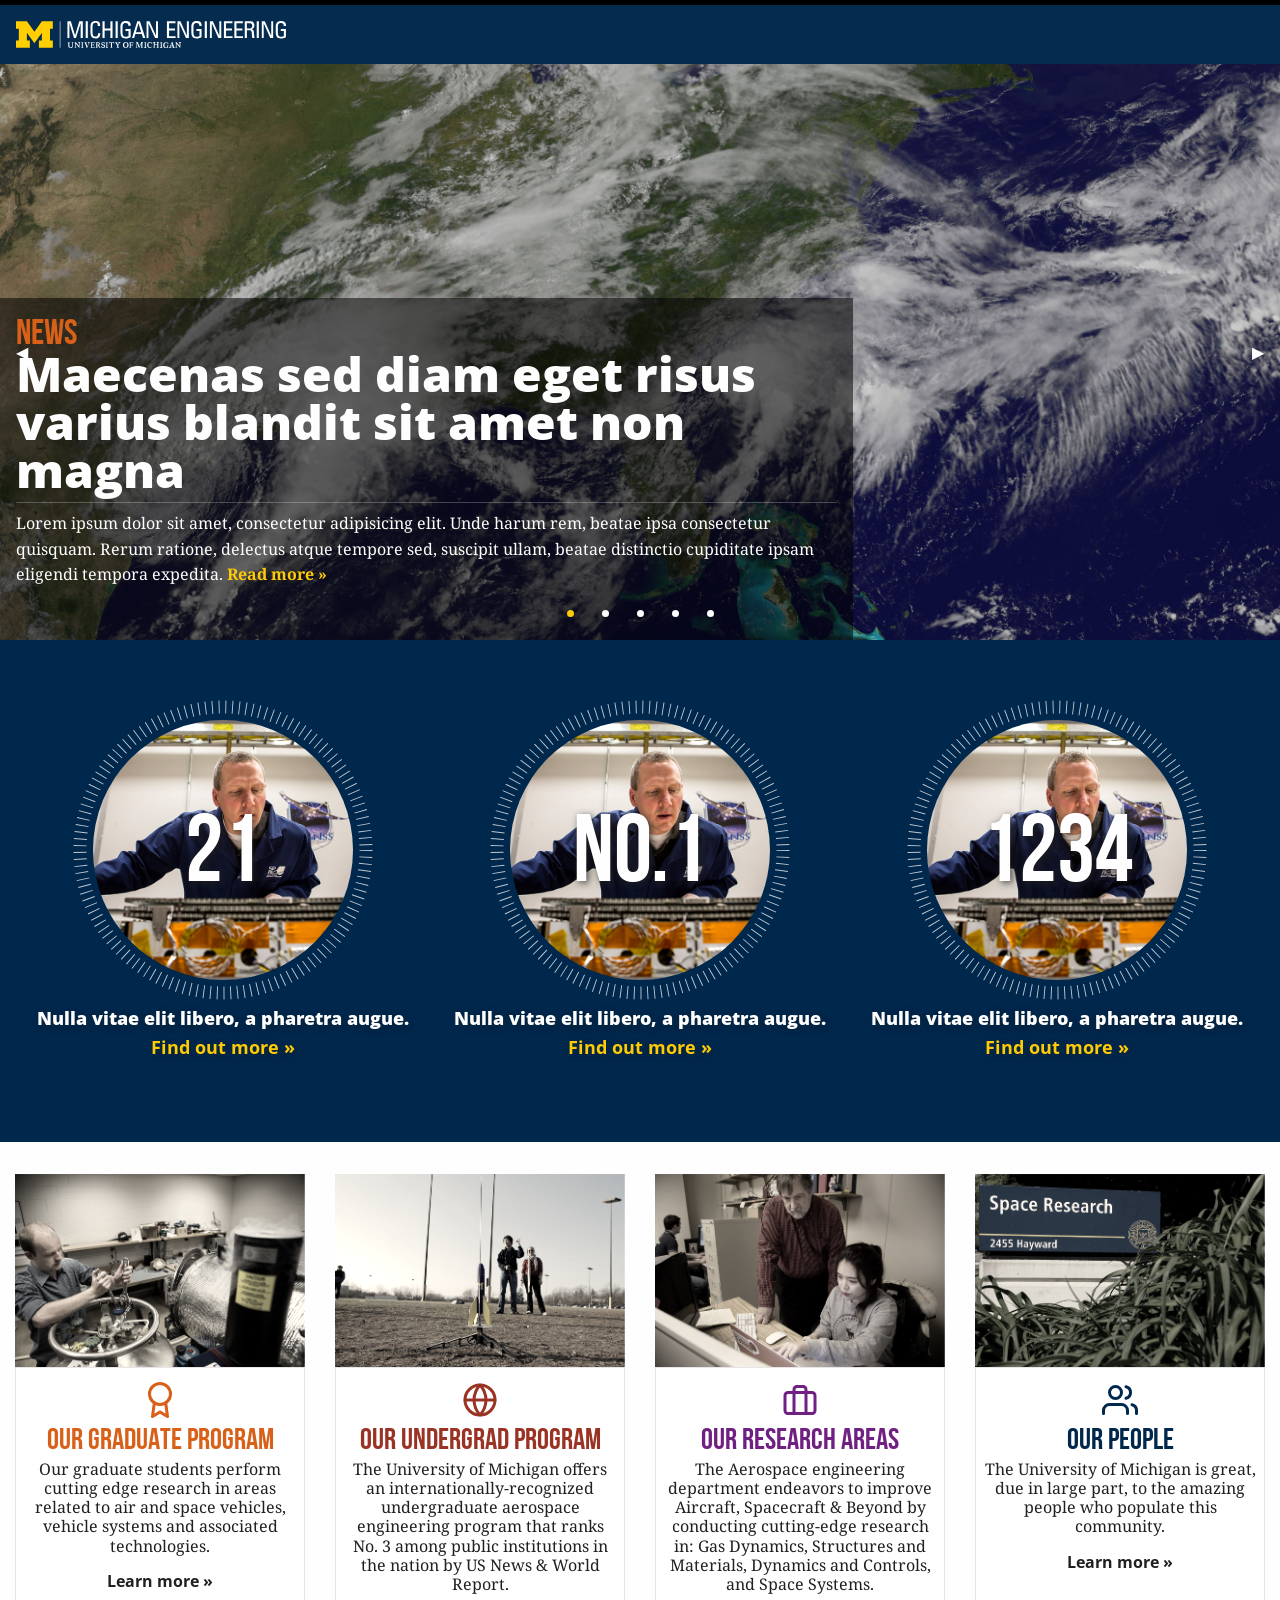
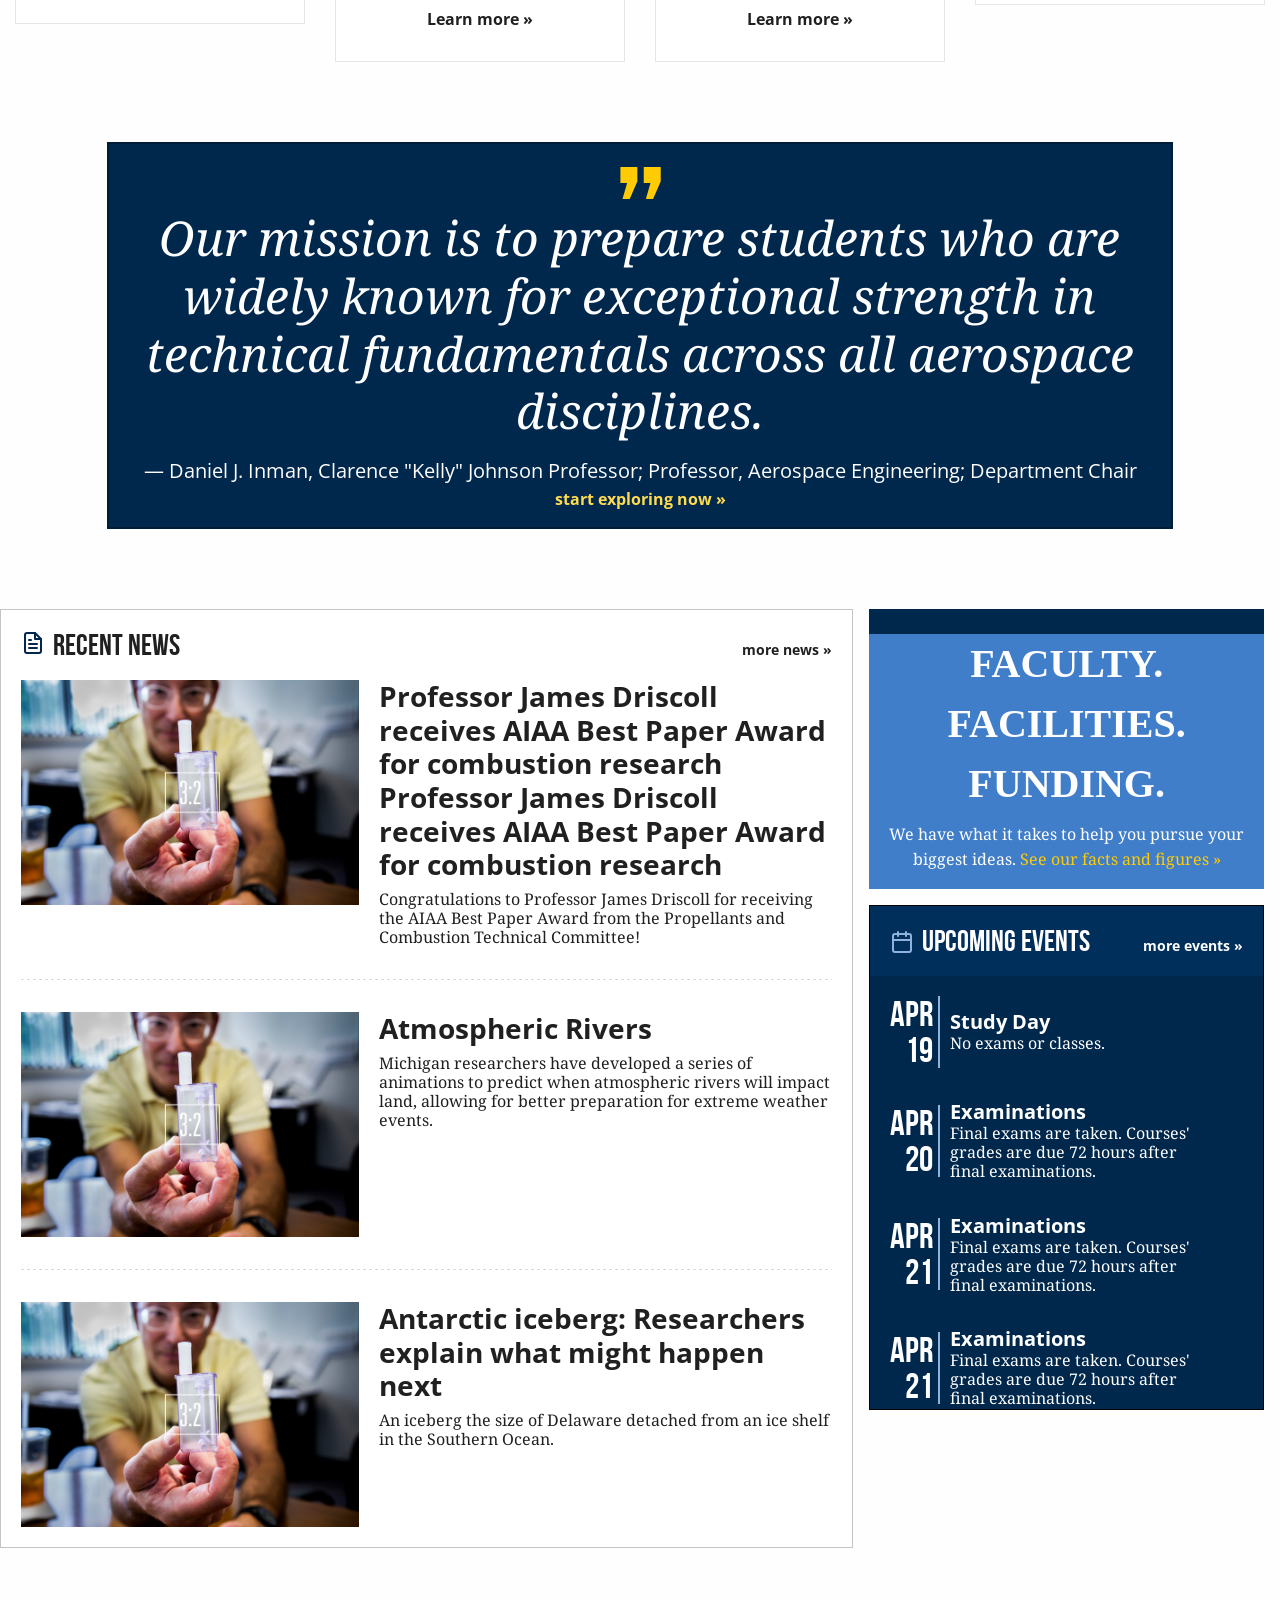
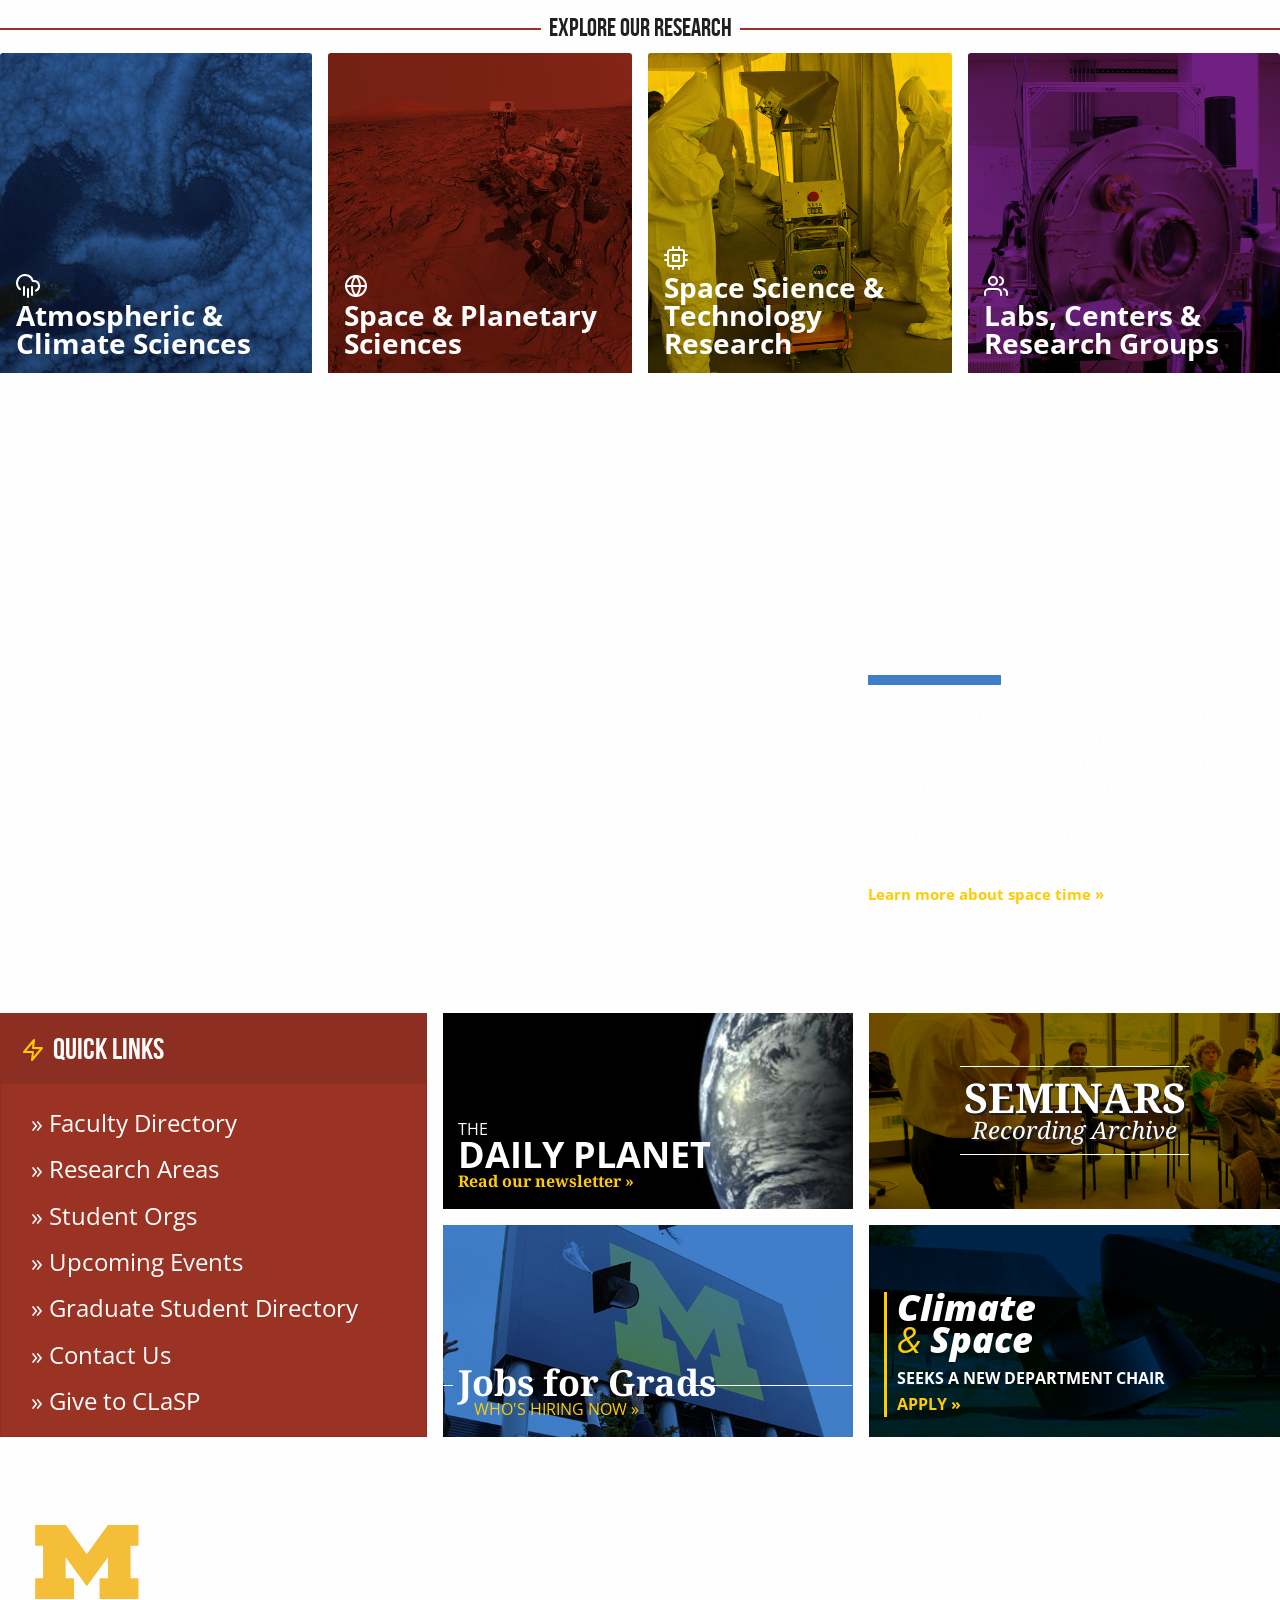
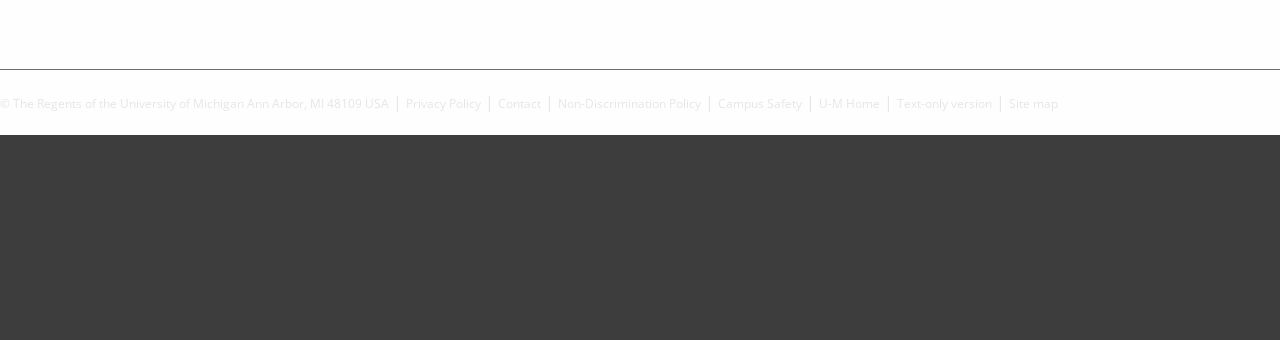
==== commit 2109d732: "add promo row work" ====
--- a/docs/index.html
+++ b/docs/index.html
@@ -276,7 +276,7 @@
                             <a href="#asdf">
                                     <img src="assets/img/stats.jpg" width="260" height="260" alt="describe the image"><span class="stat">21</span>
                                 <svg viewBox="0 0 100 100" version="1.1" xmlns="http://www.w3.org/2000/svg">
-                                    <g><circle fill="none" stroke="#fff" stroke-width="5" stroke-miterlimit="23" stroke-dasharray="0.35, 1.25" cx="50" cy="50" r="55"/></g>
+                                    <g><circle fill="none" stroke="#fff" stroke-width="5" stroke-miterlimit="23" stroke-dasharray="0.35, 2.25" cx="50" cy="50" r="55"/></g>
                                 </svg>
                                 </a>
                         </div>
@@ -288,7 +288,7 @@
                             <a href="#asdf">
                                     <img src="assets/img/stats.jpg" width="260" height="260" alt="describe the image"><span class="stat">No.1</span>
                                 <svg viewBox="0 0 100 100" version="1.1" xmlns="http://www.w3.org/2000/svg">
-                                    <g><circle fill="none" stroke="#fff" stroke-width="5" stroke-miterlimit="23" stroke-dasharray="0.35, 1.25" cx="50" cy="50" r="55"/></g>
+                                    <g><circle fill="none" stroke="#fff" stroke-width="5" stroke-miterlimit="23" stroke-dasharray="0.35, 2.25" cx="50" cy="50" r="55"/></g>
                                 </svg>
                                 </a>
                         </div>
@@ -300,7 +300,7 @@
                             <a href="#asdf">
                                     <img src="assets/img/stats.jpg" width="260" height="260" alt="describe the image"><span class="stat">1234</span>
                                 <svg viewBox="0 0 100 100" version="1.1" xmlns="http://www.w3.org/2000/svg">
-                                    <g><circle fill="none" stroke="#fff" stroke-width="5" stroke-miterlimit="23" stroke-dasharray="0.35, 1.25" cx="50" cy="50" r="55"/></g>
+                                    <g><circle fill="none" stroke="#fff" stroke-width="5" stroke-miterlimit="23" stroke-dasharray="0.35, 2.25" cx="50" cy="50" r="55"/></g>
                                 </svg>
                                 </a>
                         </div>
@@ -321,8 +321,8 @@
                             </svg>
                         </div>
                         <div class="text">
-                            <h3>graduate studies</h3>
-                            <p>Since 1946, faculty have built and flown more than 35 instruments on NASA and ESA spacecraft.</p>
+                            <h3>Our Graduate Program</h3>
+                            <p>Our graduate students perform cutting edge research in areas related to air and space vehicles, vehicle systems and associated technologies.</p>
                             <p class="cta">Learn more &raquo;</p>
                         </div>
                     </div>
@@ -340,8 +340,8 @@
                             </svg>
                         </div>
                         <div class="text">
-                            <h3>undergraduate studies</h3>
-                            <p>Prepare for positions in one of the growing number of fields interested in climate change.</p>
+                            <h3>Our Undergrad Program</h3>
+                            <p>The University of Michigan offers an internationally-recognized undergraduate aerospace engineering program that ranks No. 3 among public institutions in the nation by US News &amp; World Report.</p>
                             <p class="cta">Learn more &raquo;</p>
                         </div>
                     </div>
@@ -350,7 +350,7 @@
             <div class="column small-12 medium-6 large-3">
                 <a href="#">
                     <div class="image"><img src="assets/img/aud-03.jpg" alt="describe the image"></div>
-                    <div class="text-box light-blue" data-equalizer-watch>
+                    <div class="text-box purple" data-equalizer-watch>
                         <div class="icon">
                             <svg xmlns="http://www.w3.org/2000/svg" viewBox="0 0 24 24" fill="none" stroke="currentColor" stroke-width="2" stroke-linecap="round" stroke-linejoin="round" class="feather feather-briefcase">
                                 <rect x="2" y="7" width="20" height="14" rx="2" ry="2"></rect>
@@ -358,8 +358,8 @@
                             </svg>
                         </div>
                         <div class="text">
-                            <h3>undergraduate research</h3>
-                            <p>Exciting research happens everyday at Climate and Space Sciences and Engineering.</p>
+                            <h3>Our Research Areas</h3>
+                            <p>The Aerospace engineering department endeavors to improve Aircraft, Spacecraft &amp; Beyond by conducting cutting-edge research in: Gas Dynamics, Structures and Materials, Dynamics and Controls, and Space Systems.</p>
                             <p class="cta">Learn more &raquo;</p>
                         </div>
                     </div>
@@ -370,14 +370,11 @@
                     <div class="image"><img src="assets/img/aud-04.jpg" alt="describe the image"></div>
                     <div class="text-box blue" data-equalizer-watch>
                         <div class="icon">
-                            <svg xmlns="http://www.w3.org/2000/svg" viewBox="0 0 24 24" fill="none" stroke="currentColor" stroke-width="2" stroke-linecap="round" stroke-linejoin="round" class="feather feather-eye">
-                                <path d="M1 12s4-8 11-8 11 8 11 8-4 8-11 8-11-8-11-8z"></path>
-                                <circle cx="12" cy="12" r="3"></circle>
-                            </svg>
+                            <svg xmlns="http://www.w3.org/2000/svg" viewBox="0 0 24 24" fill="none" stroke="currentColor" stroke-width="2" stroke-linecap="round" stroke-linejoin="round" class="feather feather-users"><path d="M17 21v-2a4 4 0 0 0-4-4H5a4 4 0 0 0-4 4v2"></path><circle cx="9" cy="7" r="4"></circle><path d="M23 21v-2a4 4 0 0 0-3-3.87"></path><path d="M16 3.13a4 4 0 0 1 0 7.75"></path></svg>
                         </div>
                         <div class="text">
-                            <h3>Why Michigan?</h3>
-                            <p>Explore a few reasons why you should choose Climate &amp; Space for your graduate degree.</p>
+                            <h3>Our People</h3>
+                            <p>The University of Michigan is great, due in large part, to the amazing people who populate this community.</p>
                             <p class="cta">Learn more &raquo;</p>
                         </div>
                     </div>
@@ -385,13 +382,13 @@
             </div>
         </section>    <section class="quote row align-center align-middle text-center">
             <div class="quote-container column small-11 medium-10 large-10">
-                <blockquote class="the-quote">Communication and inspiration are common to both science and the arts and we can work together to benefit both of our domains.</blockquote>
-                <cite>Mark Moldwin, Professor and Associate Chair for Academic Affairs</cite>
-                <div class="cta"><a href="#">see all faculty insights &raquo;</a></div>
+                <blockquote class="the-quote">Our mission is to prepare students who are widely known for exceptional strength in technical fundamentals across all aerospace disciplines.</blockquote>
+                <cite>Daniel J. Inman, Clarence "Kelly" Johnson Professor; Professor, Aerospace Engineering; Department Chair</cite>
+                <div class="cta"><a href="#">start exploring now &raquo;</a></div>
             </div>
         </section>    <section class="feeds promo row collapse" data-equalizer data-equalize-on="medium">
             <div class="column small-12 medium-12 large-8 news" data-equalizer-watch>
-                <div class="section_title row align-justify">
+                <div class="section_title row align-justify collapse">
                     <div class="column small-10 shrink">
                         <svg xmlns="http://www.w3.org/2000/svg" width="24" height="24" viewBox="0 0 24 24" fill="none" stroke="currentColor" stroke-width="2" stroke-linecap="round" stroke-linejoin="round" class="feather feather-file-text">
                             <path d="M14 2H6a2 2 0 0 0-2 2v16a2 2 0 0 0 2 2h12a2 2 0 0 0 2-2V8z"></path>
@@ -407,8 +404,9 @@
                     <a href="" class="row collapse">
                         <div class="small-3 medium-4 large-5 column small-order-2 medium-order-1 image"><img src="assets/img/3-2-img-large-01.jpg" alt="Placeholder"></div>
                         <div class="small-9 medium-8 large-7 column text small-order-1 medium-order-2">
-                            <h4 class="hed">Professor Ruf discusses CYGNSS and Hurricane Harvey in Science magazine</h4>
-                            <p class="dek"><em>Climate &amp; Space</em> professor Chris Ruf talks about the CYGNSS cyclone-tracking mission and his flight with the NOAA Hurricane Hunters as they penetrated Hurricane Harvey last weekend. </p>
+                            <h4 class="hed">Professor James Driscoll receives AIAA Best Paper Award for combustion research
+        Professor James Driscoll receives AIAA Best Paper Award for combustion research</h4>
+                            <p class="dek">Congratulations to Professor James Driscoll for receiving the AIAA Best Paper Award from the Propellants and Combustion Technical Committee! </p>
                         </div>
                         <svg width="100%" class="border column small-12  small-order-3 medium-order-3">
                             <line class="stroke" x1="1" x2="100%" y1="1" y2="1" stroke="black" stroke-width="1" stroke-linecap="round" stroke-dasharray="1, 5" />
@@ -442,13 +440,16 @@
             </div>
             <div class="column small-12 medium-12 large-4 promos">
                 <div class="callout row align-center collapse" data-equalizer-watch>
-                    <div class="promo column align-self-stretch small-12 wunderground">
-                        <div class="weather-widget row collapse">
-                            <div class="column small-12 widget text-center"><a href="http://www.wunderground.com/cgi-bin/findweather/getForecast?query=zmw:48103.1.99999&bannertypeclick=wu_clean2day" title="Ann Arbor, Michigan Weather Forecast" target="_blank"><img src="http://weathersticker.wunderground.com/weathersticker/cgi-bin/banner/ban/wxBanner?bannertype=wu_clean2day_cond&airportcode=KARB&ForcedCity=Ann Arbor&ForcedState=MI&zip=48103&language=EN" alt="Find more about Weather in Ann Arbor, MI" /></a>
+                    <div class="promo column align-self-stretch small-12 custom-block">
+                        <div class="custom-widget row collapse">
+                            <div class="column small-12 widget text-center"><img src="https://aero.engin.umich.edu/wp-content/uploads/sites/2/2017/06/tenure-track-faculty.jpg" alt="">
                             </div>
                         </div>
                         <div class="copy row align-middle">
-                            <div class="column small-12 text-center"><a href="">weather underground was founded here</a></div>
+                            <div class="column small-12 text-center">
+                                <h3><a href="">Faculty. Facilities. Funding.</a></h3>
+                                <p><a href="#">We have what it takes to help you pursue your biggest ideas. <span class="cta">See our facts and figures &raquo;</span></a></p>
+                            </div>
                         </div>
                     </div>
                     <div class="events column align-self-stretch small-12 blue">
--- a/docs/assets/css/app.css
+++ b/docs/assets/css/app.css
@@ -480,7 +480,7 @@
 body {
   margin: 0;
   padding: 0;
-  background: #f9f9f9;
+  background: #fefefe;
   font-family: "Noto Serif", Georgia, serif;
   font-weight: normal;
   line-height: 1.54;
@@ -5782,7 +5782,7 @@
   display: none;
   border: 1px solid #c4c4c4;
   border-radius: 3px;
-  background-color: #f9f9f9;
+  background-color: #fefefe;
   font-size: 1rem; }
   .dropdown-pane.is-opening {
     display: block; }
@@ -9638,7 +9638,7 @@
         .main-content .stats .image a svg:hover circle, .main-content .stats .image a svg:focus circle, .main-content .stats .image a svg:active circle {
           stroke: #ffcb05;
           stroke-width: 6;
-          stroke-dasharray: 0.35, 1.25; }
+          stroke-dasharray: 0.35, 2.25; }
       @media screen and (max-width: 48em) {
         .main-content .stats .image a svg {
           bottom: -6.125rem; } }
@@ -9741,7 +9741,10 @@
         background-color: white;
         margin: 0 auto; }
         .main-content .aud-row .column a .text-box .icon svg, .main-content .aud-row .columns a .text-box .icon svg {
-          margin: .875rem;
+          margin-top: .875rem;
+          margin-right: .875rem;
+          margin-bottom: 0;
+          margin-left: .875rem;
           padding: 0;
           display: block; }
       .main-content .aud-row .column a .text-box .text h3, .main-content .aud-row .columns a .text-box .text h3 {
@@ -9751,7 +9754,8 @@
         font-size: 1.875rem;
         margin-bottom: 0; }
       .main-content .aud-row .column a .text-box .text p, .main-content .aud-row .columns a .text-box .text p {
-        color: #202020; }
+        color: #202020;
+        line-height: 1.2; }
       .main-content .aud-row .column a .text-box .text .cta, .main-content .aud-row .columns a .text-box .text .cta {
         font-family: "Open Sans", Helvetica, sans-serif;
         font-weight: 700;
@@ -9760,7 +9764,7 @@
       -webkit-filter: grayscale(0) sepia(0);
               filter: grayscale(0) sepia(0); }
     .main-content .aud-row .column a:hover .text-box .cta, .main-content .aud-row .columns a:hover .text-box .cta {
-      color: #9a3324; }
+      color: #005d92; }
     .main-content .aud-row .column a:hover .blue, .main-content .aud-row .columns a:hover .blue {
       box-shadow: 0 2px 0 #00274c; }
     .main-content .aud-row .column a:hover .light-blue, .main-content .aud-row .columns a:hover .light-blue {
@@ -9784,49 +9788,46 @@
     .main-content .quote {
       margin-bottom: 2rem; } }
   .main-content .quote .quote-container {
-    padding: 1rem;
-    border: 1px solid #9a3324;
-    box-shadow: 0 0 0 #9a3324;
+    color: #fefefe;
+    padding: 0 0 1rem;
+    border: 2px solid #001d38;
+    background-color: #00274c;
     transition: all .2s ease; }
     .main-content .quote .quote-container:before {
       content: '\201D';
-      font-family: "Noto Serif", Georgia, serif;
-      font-size: 9rem;
+      font-family: "bebas_neuebold", Helvetica, sans-serif;
+      font-size: 10rem;
       font-weight: 700;
-      color: #9a3324;
-      background-color: #f9f9f9;
-      display: inline-block;
+      color: #ffcb05;
       padding: 1rem;
-      margin-top: -4.75rem;
       line-height: 1;
-      height: 6rem; }
-    .main-content .quote .quote-container:hover, .main-content .quote .quote-container:focus {
-      box-shadow: -5px 5px 0 #9a3324; }
+      display: inline;
+      margin-bottom: 0; }
     .main-content .quote .quote-container .the-quote {
-      color: #202020;
+      color: #fefefe;
       border: 0;
       font-size: 3rem;
       font-style: italic;
       line-height: 1.2;
-      margin-top: -3.75rem; }
+      margin-top: -6.5rem; }
       @media screen and (max-width: 39.9375em) {
         .main-content .quote .quote-container .the-quote {
           font-size: 1.5rem; } }
     .main-content .quote .quote-container cite {
       font-family: "Open Sans", Helvetica, sans-serif;
       font-style: normal;
-      color: #202020;
-      font-size: 1.25rem; }
+      font-size: 1.25rem;
+      color: #fefefe; }
       @media screen and (max-width: 39.9375em) {
         .main-content .quote .quote-container cite {
           font-size: 1rem; } }
     .main-content .quote .quote-container .cta a {
       font-family: "Open Sans", Helvetica, sans-serif;
       font-weight: bold;
-      color: #5c1e16;
+      color: #ffdb52;
       transition: all .2s ease-in-out; }
       .main-content .quote .quote-container .cta a:hover {
-        color: #9a3324; }
+        color: #ffcb05; }
     @media screen and (max-width: 39.9375em) {
       .main-content .quote .quote-container .cta {
         font-size: .9rem; } }
@@ -9855,7 +9856,7 @@
       margin-bottom: 1.25rem;
       line-height: 1; }
       .main-content .feeds .news .section_title svg {
-        color: #d86018; }
+        color: #00274c; }
       .main-content .feeds .news .section_title span {
         margin-left: .5rem; }
       .main-content .feeds .news .section_title a {
@@ -9866,7 +9867,7 @@
         color: #202020;
         transition: all .2s ease-in-out; }
         .main-content .feeds .news .section_title a:hover {
-          color: #9a3324; }
+          color: #407ec9; }
     .main-content .feeds .news .article {
       margin-bottom: 2rem; }
       .main-content .feeds .news .article:last-child {
@@ -9876,14 +9877,7 @@
         color: #202020;
         transition: all .2s ease-in-out; }
         .main-content .feeds .news .article a:hover, .main-content .feeds .news .article a:focus {
-          color: #9a3324; }
-          .main-content .feeds .news .article a:hover .image img, .main-content .feeds .news .article a:focus .image img {
-            opacity: 1;
-            box-shadow: -5px 5px 0 #d86018; }
-        .main-content .feeds .news .article a .image img {
-          opacity: .8;
-          transition: all 0.2s;
-          box-shadow: 0 0 0 #d86018; }
+          color: #005d92; }
         .main-content .feeds .news .article a .text {
           padding-left: 1.25rem; }
           @media screen and (max-width: 39.9375em) {
@@ -9893,13 +9887,14 @@
           .main-content .feeds .news .article a .text .hed {
             font-family: "Open Sans", Helvetica, sans-serif;
             font-weight: 700;
-            font-size: 1.85rem;
+            font-size: 1.75rem;
             line-height: 1.2; }
             @media screen and (max-width: 39.9375em) {
               .main-content .feeds .news .article a .text .hed {
                 font-size: .9rem; } }
           .main-content .feeds .news .article a .text .dek {
-            font-size: 1.125rem;
+            font-size: 1rem;
+            line-height: 1.2;
             margin-bottom: 0; }
             @media screen and (max-width: 39.9375em) {
               .main-content .feeds .news .article a .text .dek {
@@ -9917,33 +9912,29 @@
     padding-bottom: 0;
     border: 0;
     background-color: transparent; }
-    .main-content .feeds .promos .callout .wunderground {
+    .main-content .feeds .promos .callout .custom-block {
       background-color: #407ec9;
       margin-bottom: 1rem; }
-      @media screen and (max-width: 63.9375em) {
-        .main-content .feeds .promos .callout .wunderground {
-          min-height: 18.75rem; } }
-      .main-content .feeds .promos .callout .wunderground .weather-widget {
-        height: 35%;
+      .main-content .feeds .promos .callout .custom-block .custom-widget {
         background-color: #00274c; }
-        .main-content .feeds .promos .callout .wunderground .weather-widget .widget {
-          margin-top: 3rem; }
-          .main-content .feeds .promos .callout .wunderground .weather-widget .widget a img {
-            box-shadow: 0 0 0 #ffcb05;
-            transition: all .2s ease-in-out; }
-            .main-content .feeds .promos .callout .wunderground .weather-widget .widget a img:hover {
-              box-shadow: -5px 5px 0 #9a3324; }
-      .main-content .feeds .promos .callout .wunderground .copy {
-        height: 65%; }
-        .main-content .feeds .promos .callout .wunderground .copy .column a, .main-content .feeds .promos .callout .wunderground .copy .columns a {
-          font-family: 'Pathway Gothic One';
-          text-transform: uppercase;
-          color: #fefefe;
-          font-size: 2.75rem;
-          line-height: .9;
-          transition: all .2s ease-in-out; }
-          .main-content .feeds .promos .callout .wunderground .copy .column a:hover, .main-content .feeds .promos .callout .wunderground .copy .columns a:hover {
-            color: #ffcb05; }
+      .main-content .feeds .promos .callout .custom-block .copy .column h3 a, .main-content .feeds .promos .callout .custom-block .copy .columns h3 a {
+        font-family: 'Pathway Gothic One';
+        text-transform: uppercase;
+        color: #fefefe;
+        font-size: 2.5rem;
+        line-height: 1.5;
+        transition: all .2s ease-in-out; }
+        .main-content .feeds .promos .callout .custom-block .copy .column h3 a:hover, .main-content .feeds .promos .callout .custom-block .copy .columns h3 a:hover {
+          color: #ffcb05; }
+      .main-content .feeds .promos .callout .custom-block .copy .column p a, .main-content .feeds .promos .callout .custom-block .copy .columns p a {
+        color: #fefefe;
+        font-size: 1rem;
+        line-height: 1.5;
+        transition: all .2s ease-in-out; }
+        .main-content .feeds .promos .callout .custom-block .copy .column p a:hover, .main-content .feeds .promos .callout .custom-block .copy .columns p a:hover {
+          color: #ffcb05; }
+        .main-content .feeds .promos .callout .custom-block .copy .column p a .cta, .main-content .feeds .promos .callout .custom-block .copy .columns p a .cta {
+          color: #ffcb05; }
     .main-content .feeds .promos .callout .events {
       padding: 0;
       background-color: #00274c;
@@ -9975,37 +9966,36 @@
       .main-content .feeds .promos .callout .events .event_wrap {
         padding-left: 1.25rem;
         padding-right: 1.25rem; }
-        .main-content .feeds .promos .callout .events .event_wrap .row, .main-content .feeds .promos .callout .events .event_wrap .research .card .text, .main-content .research .card .feeds .promos .callout .events .event_wrap .text {
+        .main-content .feeds .promos .callout .events .event_wrap a {
+          color: #fefefe;
+          transition: all .2s ease-in-out;
           margin-bottom: 2rem; }
-          .main-content .feeds .promos .callout .events .event_wrap .row:last-child, .main-content .feeds .promos .callout .events .event_wrap .research .card .text:last-child, .main-content .research .card .feeds .promos .callout .events .event_wrap .text:last-child {
+          .main-content .feeds .promos .callout .events .event_wrap a:last-child {
             margin-bottom: 0; }
           @media screen and (max-width: 63.9375em) {
-            .main-content .feeds .promos .callout .events .event_wrap .row:last-child, .main-content .feeds .promos .callout .events .event_wrap .research .card .text:last-child, .main-content .research .card .feeds .promos .callout .events .event_wrap .text:last-child {
+            .main-content .feeds .promos .callout .events .event_wrap a:last-child {
               margin-bottom: 2rem; } }
-        .main-content .feeds .promos .callout .events .event_wrap .title {
-          margin-bottom: 0;
-          line-height: 1.2;
-          font-size: 1.25rem;
-          font-family: "Open Sans", Helvetica, sans-serif;
-          font-weight: 700; }
-        .main-content .feeds .promos .callout .events .event_wrap .location {
-          margin-bottom: 0;
-          line-height: 1.2;
-          font-size: 1rem; }
-        .main-content .feeds .promos .callout .events .event_wrap .date {
-          margin-right: 10px; }
-          .main-content .feeds .promos .callout .events .event_wrap .date .month,
-          .main-content .feeds .promos .callout .events .event_wrap .date .day {
-            font-family: "bebas_neuebold", Helvetica, sans-serif;
-            color: #8fb3df;
-            padding-right: 5px;
-            border-right: 2px solid #8fb3df;
-            font-size: 2.25rem;
-            text-transform: uppercase;
-            line-height: 1; }
-        .main-content .feeds .promos .callout .events .event_wrap a {
-          color: #fefefe;
-          transition: all .2s ease-in-out; }
+          .main-content .feeds .promos .callout .events .event_wrap a .title {
+            margin-bottom: 0;
+            line-height: 1.2;
+            font-size: 1.25rem;
+            font-family: "Open Sans", Helvetica, sans-serif;
+            font-weight: 700; }
+          .main-content .feeds .promos .callout .events .event_wrap a .location {
+            margin-bottom: 0;
+            line-height: 1.2;
+            font-size: 1rem; }
+          .main-content .feeds .promos .callout .events .event_wrap a .date {
+            margin-right: 10px; }
+            .main-content .feeds .promos .callout .events .event_wrap a .date .month,
+            .main-content .feeds .promos .callout .events .event_wrap a .date .day {
+              font-family: "bebas_neuebold", Helvetica, sans-serif;
+              color: #fefefe;
+              padding-right: 5px;
+              border-right: 2px solid #8fb3df;
+              font-size: 2.25rem;
+              text-transform: uppercase;
+              line-height: 1; }
           .main-content .feeds .promos .callout .events .event_wrap a:hover {
             color: #ffcb05; }
             .main-content .feeds .promos .callout .events .event_wrap a:hover .month,
@@ -10022,7 +10012,7 @@
   font-family: "bebas_neuebold", Helvetica, sans-serif;
   text-transform: uppercase;
   font-weight: normal;
-  background-color: #f9f9f9;
+  background-color: #fefefe;
   margin-top: -1.25rem;
   padding-left: .5rem;
   padding-right: .5rem; }
@@ -10097,6 +10087,7 @@
       .main-content .video .responsive-embed {
         margin-bottom: 1rem; } }
   .main-content .video .caption {
+    line-height: 1.2;
     font-family: "Open Sans", Helvetica, sans-serif;
     font-size: 1.25rem;
     font-weight: 700;
@@ -10112,7 +10103,11 @@
       border: none;
       margin-bottom: 1rem; }
     .main-content .video .caption .dek {
-      line-height: 1.5; }
+      line-height: 1.2;
+      padding-right: 1.5rem; }
+      @media screen and (max-width: 63.9375em) {
+        .main-content .video .caption .dek {
+          padding-right: 0; } }
     .main-content .video .caption .cta {
       color: #ffcb05;
       margin-top: .5rem;
@@ -10175,8 +10170,8 @@
         .main-content .more-promos .quick-links ul li:hover:before {
           color: #ffcb05; }
   .main-content .more-promos .promo-col .promo {
-    border-left: 1rem solid #f9f9f9;
-    border-bottom: 1rem solid #f9f9f9;
+    border-left: 1rem solid #fefefe;
+    border-bottom: 1rem solid #fefefe;
     height: 50%;
     background-position: center;
     background-size: cover; }
@@ -10963,4 +10958,4 @@
   .styleguide footer {
     padding: 3rem 0; }
 
-/*# sourceMappingURL=[data-uri]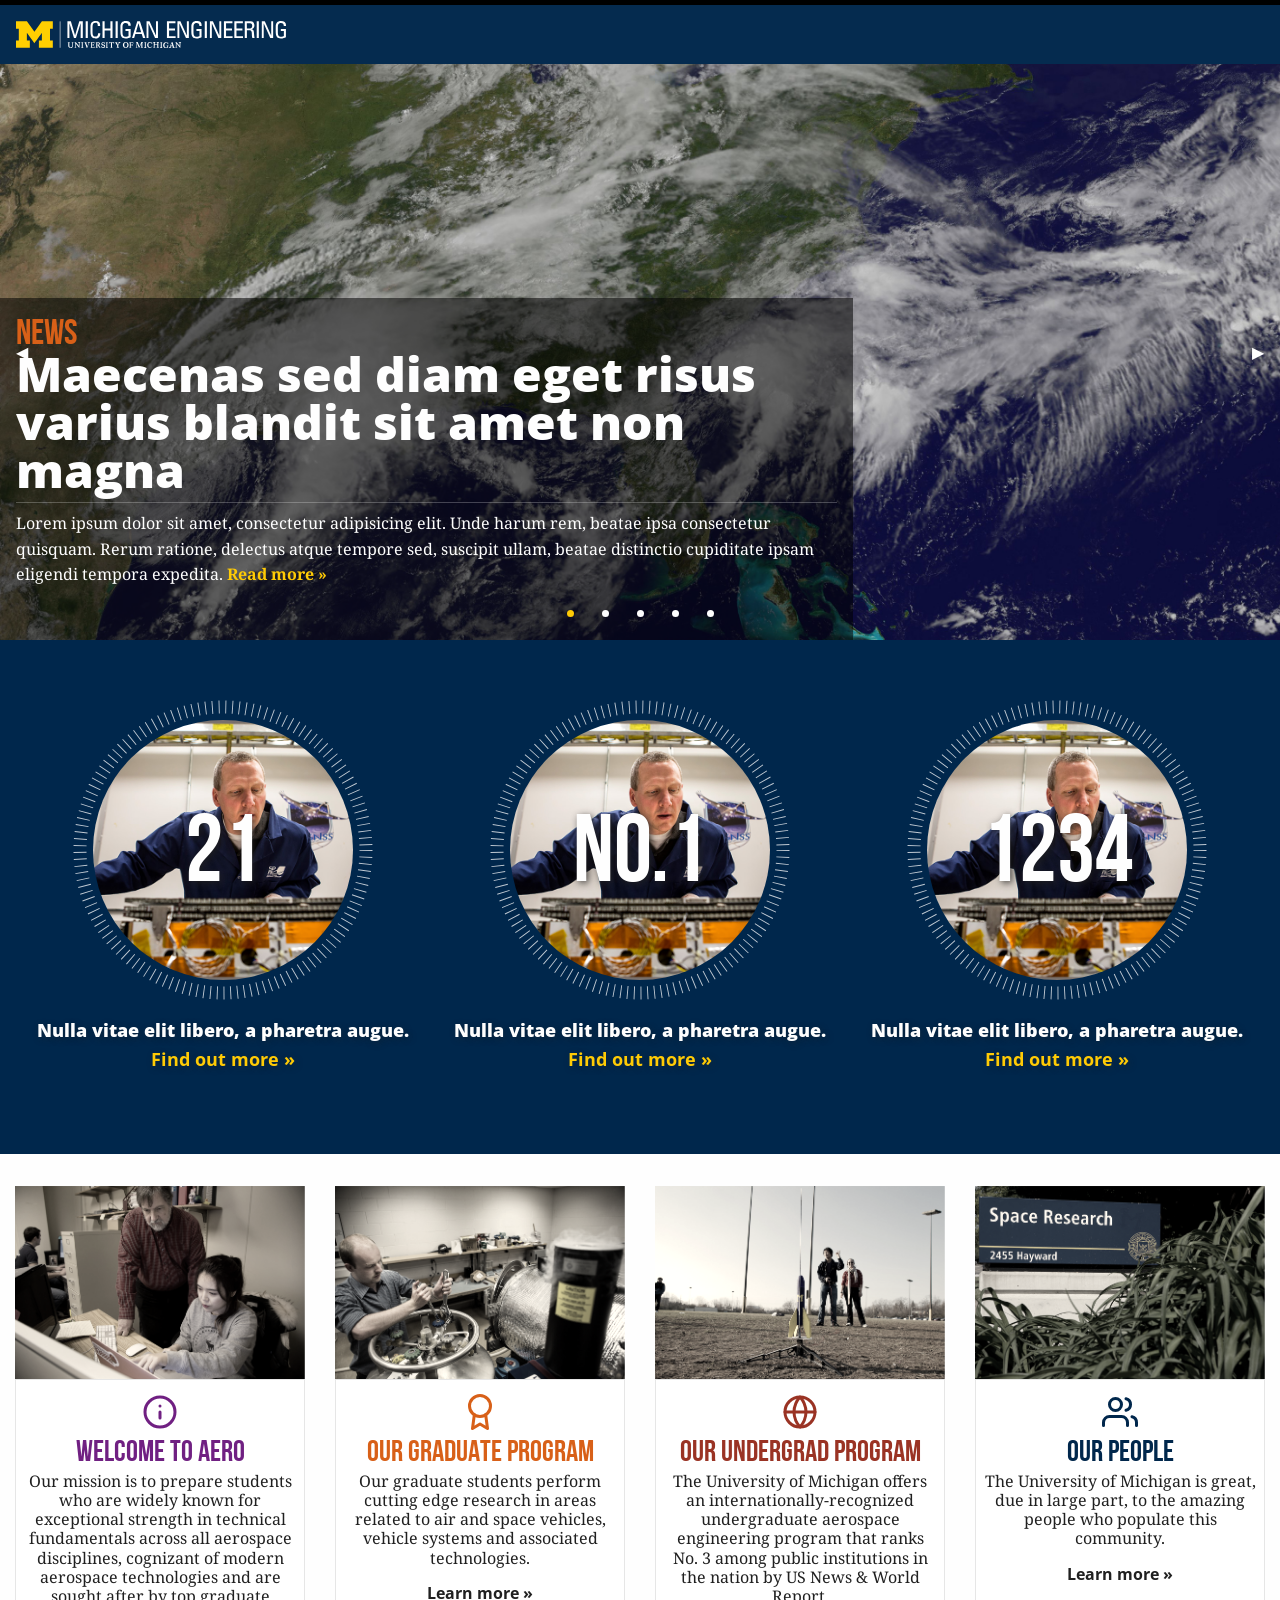
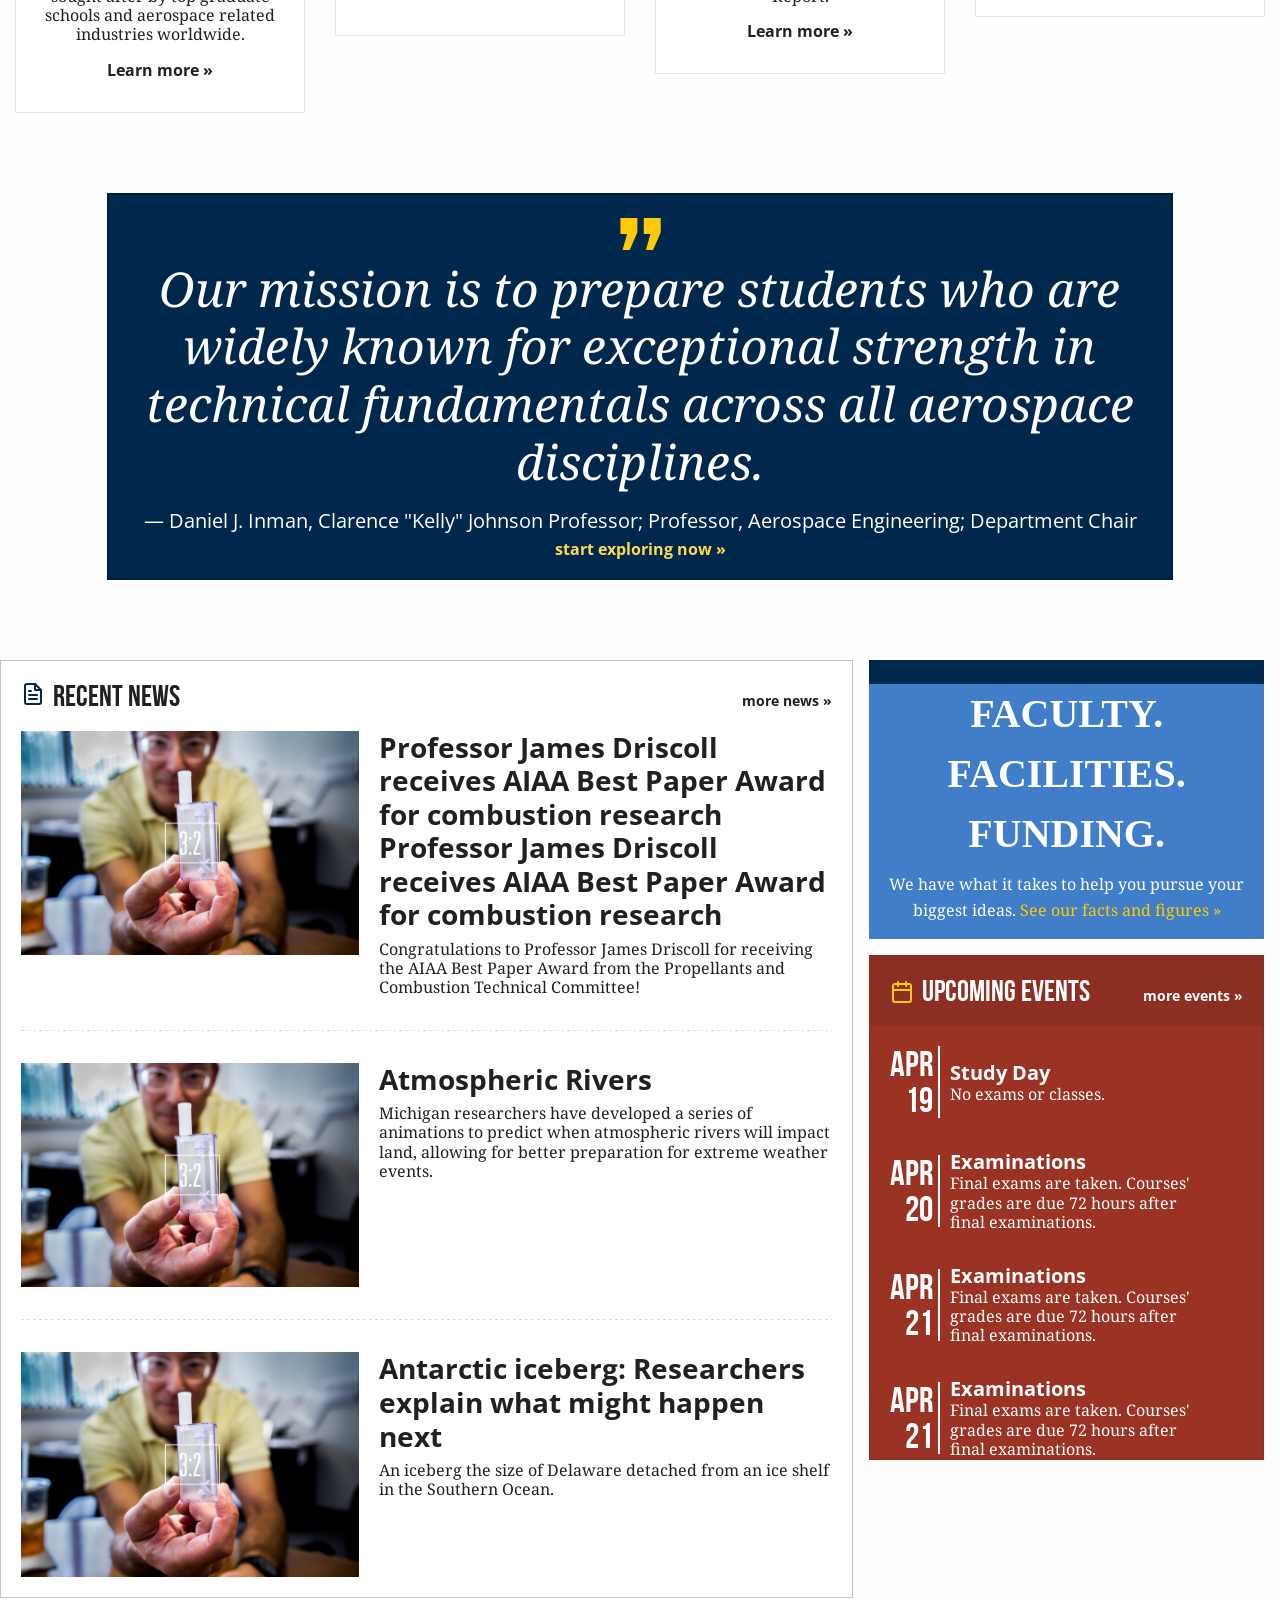
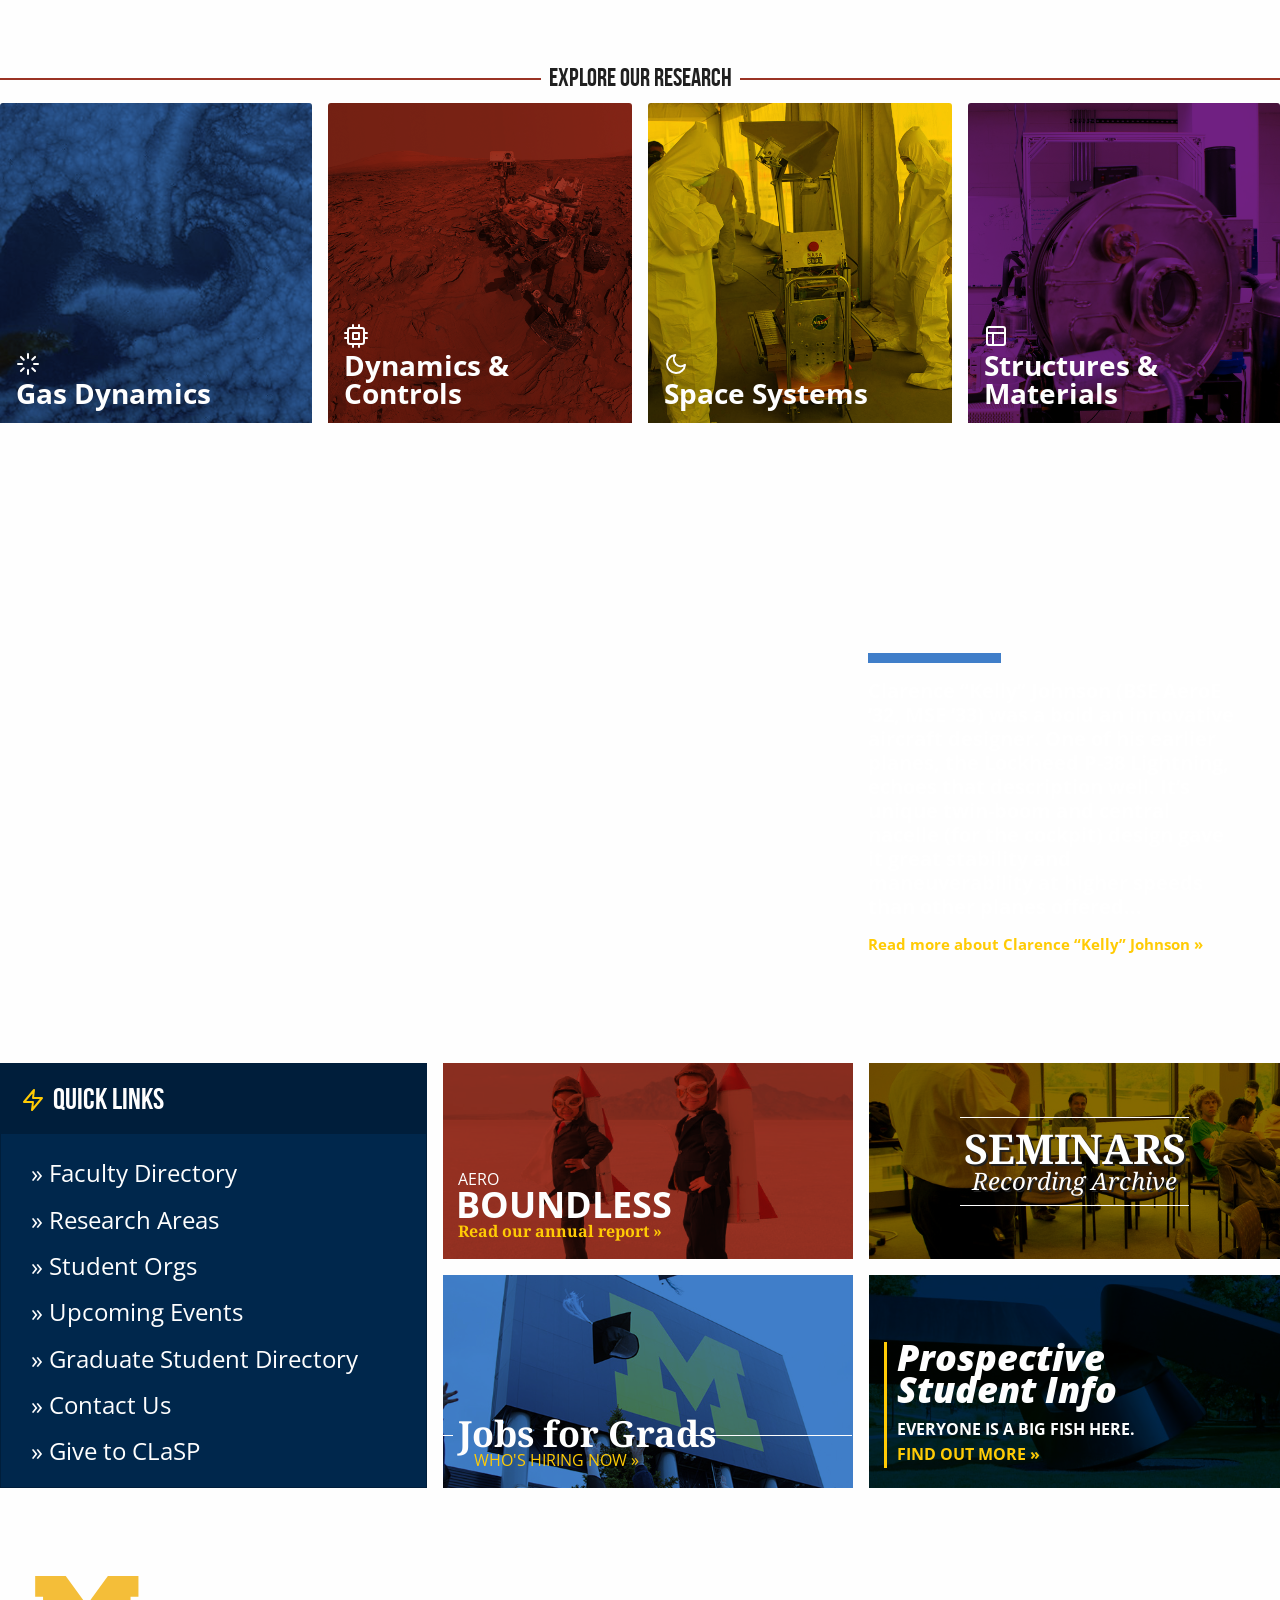
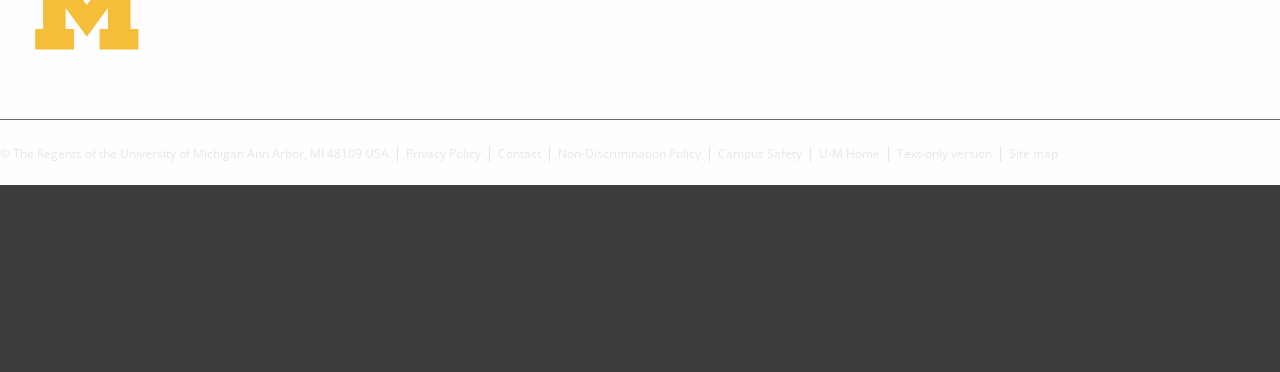
==== commit 1aef626e: "update 4 promos and add color options" ====
--- a/docs/index.html
+++ b/docs/index.html
@@ -312,6 +312,25 @@
         </section>    <section class="aud-row row expanded text-center" data-equalizer data-equalize-on="medium">
             <div class="column small-12 medium-6 large-3">
                 <a href="#">
+                    <div class="image"><img src="assets/img/aud-03.jpg" alt="describe the image"></div>
+                    <div class="text-box purple" data-equalizer-watch>
+                        <div class="icon">
+                            <svg xmlns="http://www.w3.org/2000/svg" viewBox="0 0 24 24" fill="none" stroke="currentColor" stroke-width="2" stroke-linecap="round" stroke-linejoin="round" class="feather feather-info">
+                                <circle cx="12" cy="12" r="10"></circle>
+                                <line x1="12" y1="16" x2="12" y2="12"></line>
+                                <line x1="12" y1="8" x2="12" y2="8"></line>
+                            </svg>
+                        </div>
+                        <div class="text">
+                            <h3>Welcome to AERO</h3>
+                            <p>Our mission is to prepare students who are widely known for exceptional strength in technical fundamentals across all aerospace disciplines, cognizant of modern aerospace technologies and are sought after by top graduate schools and aerospace related industries worldwide.</p>
+                            <p class="cta">Learn more &raquo;</p>
+                        </div>
+                    </div>
+                </a>
+            </div>
+            <div class="column small-12 medium-6 large-3">
+                <a href="#">
                     <div class="image"><img src="assets/img/aud-01.jpg" alt="describe the image"></div>
                     <div class="text-box orange" data-equalizer-watch>
                         <div class="icon">
@@ -349,28 +368,15 @@
             </div>
             <div class="column small-12 medium-6 large-3">
                 <a href="#">
-                    <div class="image"><img src="assets/img/aud-03.jpg" alt="describe the image"></div>
-                    <div class="text-box purple" data-equalizer-watch>
-                        <div class="icon">
-                            <svg xmlns="http://www.w3.org/2000/svg" viewBox="0 0 24 24" fill="none" stroke="currentColor" stroke-width="2" stroke-linecap="round" stroke-linejoin="round" class="feather feather-briefcase">
-                                <rect x="2" y="7" width="20" height="14" rx="2" ry="2"></rect>
-                                <path d="M16 21V5a2 2 0 0 0-2-2h-4a2 2 0 0 0-2 2v16"></path>
-                            </svg>
-                        </div>
-                        <div class="text">
-                            <h3>Our Research Areas</h3>
-                            <p>The Aerospace engineering department endeavors to improve Aircraft, Spacecraft &amp; Beyond by conducting cutting-edge research in: Gas Dynamics, Structures and Materials, Dynamics and Controls, and Space Systems.</p>
-                            <p class="cta">Learn more &raquo;</p>
-                        </div>
-                    </div>
-                </a>
-            </div>
-            <div class="column small-12 medium-6 large-3">
-                <a href="#">
                     <div class="image"><img src="assets/img/aud-04.jpg" alt="describe the image"></div>
                     <div class="text-box blue" data-equalizer-watch>
                         <div class="icon">
-                            <svg xmlns="http://www.w3.org/2000/svg" viewBox="0 0 24 24" fill="none" stroke="currentColor" stroke-width="2" stroke-linecap="round" stroke-linejoin="round" class="feather feather-users"><path d="M17 21v-2a4 4 0 0 0-4-4H5a4 4 0 0 0-4 4v2"></path><circle cx="9" cy="7" r="4"></circle><path d="M23 21v-2a4 4 0 0 0-3-3.87"></path><path d="M16 3.13a4 4 0 0 1 0 7.75"></path></svg>
+                            <svg xmlns="http://www.w3.org/2000/svg" viewBox="0 0 24 24" fill="none" stroke="currentColor" stroke-width="2" stroke-linecap="round" stroke-linejoin="round" class="feather feather-users">
+                                <path d="M17 21v-2a4 4 0 0 0-4-4H5a4 4 0 0 0-4 4v2"></path>
+                                <circle cx="9" cy="7" r="4"></circle>
+                                <path d="M23 21v-2a4 4 0 0 0-3-3.87"></path>
+                                <path d="M16 3.13a4 4 0 0 1 0 7.75"></path>
+                            </svg>
                         </div>
                         <div class="text">
                             <h3>Our People</h3>
@@ -452,7 +458,7 @@
                             </div>
                         </div>
                     </div>
-                    <div class="events column align-self-stretch small-12 blue">
+                    <div class="events column align-self-stretch small-12 red">
                         <div class="section_title row align-justify align-bottom collapse">
                             <div class="column small-10 shrink">
                                 <svg xmlns="http://www.w3.org/2000/svg" width="24" height="24" viewBox="0 0 24 24" fill="none" stroke="currentColor" stroke-width="2" stroke-linecap="round" stroke-linejoin="round" class="feather feather-calendar">
@@ -522,38 +528,24 @@
                     <div class="text card-01 blue-duotone">
                         <div class="title">
                             <div class="icon">
-                                <svg xmlns="http://www.w3.org/2000/svg" width="24" height="24" viewBox="0 0 24 24" fill="none" stroke="currentColor" stroke-width="2" stroke-linecap="round" stroke-linejoin="round" class="feather feather-cloud-rain">
-                                    <line x1="16" y1="13" x2="16" y2="21"></line>
-                                    <line x1="8" y1="13" x2="8" y2="21"></line>
-                                    <line x1="12" y1="15" x2="12" y2="23"></line>
-                                    <path d="M20 16.58A5 5 0 0 0 18 7h-1.26A8 8 0 1 0 4 15.25"></path>
-                                </svg>
-                            </div>Atmospheric &amp; Climate Sciences</div>
+                                <svg xmlns="http://www.w3.org/2000/svg" width="24" height="24" viewBox="0 0 24 24" fill="none" stroke="currentColor" stroke-width="2" stroke-linecap="round" stroke-linejoin="round" class="feather feather-loader">
+                                    <line x1="12" y1="2" x2="12" y2="6"></line>
+                                    <line x1="12" y1="18" x2="12" y2="22"></line>
+                                    <line x1="4.93" y1="4.93" x2="7.76" y2="7.76"></line>
+                                    <line x1="16.24" y1="16.24" x2="19.07" y2="19.07"></line>
+                                    <line x1="2" y1="12" x2="6" y2="12"></line>
+                                    <line x1="18" y1="12" x2="22" y2="12"></line>
+                                    <line x1="4.93" y1="19.07" x2="7.76" y2="16.24"></line>
+                                    <line x1="16.24" y1="7.76" x2="19.07" y2="4.93"></line>
+                                </svg>
+                                </svg>
+                            </div>Gas Dynamics</div>
                     </div>
                 </a>
             </div>
             <div class="column small-12 medium-6 large-3">
                 <a class="card" href="">
                     <div class="text card-02 red-duotone">
-                        <div class="title">
-                            <div class="icon">
-                                <svg xmlns="http://www.w3.org/2000/svg" width="24" height="24" viewBox="0 0 24 24" fill="none" stroke="currentColor" stroke-width="2" stroke-linecap="round" stroke-linejoin="round" class="feather feather-globe">
-                                    <circle cx="12" cy="12" r="10"></circle>
-                                    <line x1="2" y1="12" x2="22" y2="12"></line>
-                                    <path d="M12 2a15.3 15.3 0 0 1 4 10 15.3 15.3 0 0 1-4 10 15.3 15.3 0 0 1-4-10 15.3 15.3 0 0 1 4-10z"></path>
-                                </svg>
-                                <line x1="16" y1="13" x2="16" y2="21"></line>
-                                <line x1="8" y1="13" x2="8" y2="21"></line>
-                                <line x1="12" y1="15" x2="12" y2="23"></line>
-                                <path d="M20 16.58A5 5 0 0 0 18 7h-1.26A8 8 0 1 0 4 15.25"></path>
-                                </svg>
-                            </div>Space &amp; Planetary Sciences</div>
-                    </div>
-                </a>
-            </div>
-            <div class="column small-12 medium-6 large-3">
-                <a class="card" href="">
-                    <div class="text card-03 yellow-duotone">
                         <div class="title">
                             <div class="icon">
                                 <svg xmlns="http://www.w3.org/2000/svg" width="24" height="24" viewBox="0 0 24 24" fill="none" stroke="currentColor" stroke-width="2" stroke-linecap="round" stroke-linejoin="round" class="feather feather-cpu">
@@ -568,7 +560,24 @@
                                     <line x1="1" y1="9" x2="4" y2="9"></line>
                                     <line x1="1" y1="14" x2="4" y2="14"></line>
                                 </svg>
-                            </div>Space Science &amp; Technology Research</div>
+                                <line x1="16" y1="13" x2="16" y2="21"></line>
+                                <line x1="8" y1="13" x2="8" y2="21"></line>
+                                <line x1="12" y1="15" x2="12" y2="23"></line>
+                                <path d="M20 16.58A5 5 0 0 0 18 7h-1.26A8 8 0 1 0 4 15.25"></path>
+                                </svg>
+                            </div>Dynamics &amp; Controls</div>
+                    </div>
+                </a>
+            </div>
+            <div class="column small-12 medium-6 large-3">
+                <a class="card" href="">
+                    <div class="text card-03 yellow-duotone">
+                        <div class="title">
+                            <div class="icon">
+                                <svg xmlns="http://www.w3.org/2000/svg" width="24" height="24" viewBox="0 0 24 24" fill="none" stroke="currentColor" stroke-width="2" stroke-linecap="round" stroke-linejoin="round" class="feather feather-moon">
+                                    <path d="M21 12.79A9 9 0 1 1 11.21 3 7 7 0 0 0 21 12.79z"></path>
+                                </svg>
+                            </div>Space Systems</div>
                     </div>
                 </a>
             </div>
@@ -577,13 +586,12 @@
                     <div class="text card-04 purple-duotone">
                         <div class="title">
                             <div class="icon">
-                                <svg xmlns="http://www.w3.org/2000/svg" width="24" height="24" viewBox="0 0 24 24" fill="none" stroke="currentColor" stroke-width="2" stroke-linecap="round" stroke-linejoin="round" class="feather feather-users">
-                                    <path d="M17 21v-2a4 4 0 0 0-4-4H5a4 4 0 0 0-4 4v2"></path>
-                                    <circle cx="9" cy="7" r="4"></circle>
-                                    <path d="M23 21v-2a4 4 0 0 0-3-3.87"></path>
-                                    <path d="M16 3.13a4 4 0 0 1 0 7.75"></path>
-                                </svg>
-                            </div>Labs, Centers &amp; Research Groups</div>
+                                <svg xmlns="http://www.w3.org/2000/svg" width="24" height="24" viewBox="0 0 24 24" fill="none" stroke="currentColor" stroke-width="2" stroke-linecap="round" stroke-linejoin="round" class="feather feather-layout">
+                                    <rect x="3" y="3" width="18" height="18" rx="2" ry="2"></rect>
+                                    <line x1="3" y1="9" x2="21" y2="9"></line>
+                                    <line x1="9" y1="21" x2="9" y2="9"></line>
+                                </svg>
+                            </div>Structures &amp; Materials</div>
                     </div>
                 </a>
             </div>
@@ -592,19 +600,19 @@
                 <div class="row collapse">
                     <div class="column small-12 large-8 video-embed">
                         <div class="responsive-embed widescreen">
-                            <iframe width="560" height="315" src="https://www.youtube.com/embed/0j5kx_B9WzE?rel=0" frameborder="0" allowfullscreen></iframe>
+                            <iframe width="560" height="315" src="https://www.youtube.com/embed/YykKL03Gx7c" frameborder="0" allowfullscreen></iframe>
                         </div>
                     </div>
                     <div class="column caption align-self-bottom">
                         <div class="top-border"></div>
-                        <p class="dek">They’re calling it the first space time capsule. Under the mantle of the University of Michigan’s Bicentennial, a team of students will interview 1,000 members of the U-M community and launch their stories into orbit for 100 years.</p>
+                        <p class="dek">Clarence &ldquo;Kelly&rdquo; Johnson (BSE AeroE ’32, MSE ’33) was a bold an innovative aircraft designer. One of his earlier planes, the Lockheed P-38 Lightning, echoes that description well. It&rsquo;s unique twin-boom and central nacelle (for the cockpit) design gave it great stability and maneuverability at higher speeds than other planes offered...</p>
                         <div class="cta">
-                            <a href="#to-do">Learn more about space time &raquo;</a>
-                        </div>
-                    </div>
-                </div>
-            </div>
-        </section>    <section class="more-promos row collapse align-stretch"><div class="column small-12 medium-12 large-4 quick-links red">
+                            <a href="#to-do">Read more about Clarence &ldquo;Kelly&rdquo; Johnson &raquo;</a>
+                        </div>
+                    </div>
+                </div>
+            </div>
+        </section>    <section class="more-promos row collapse align-stretch"><div class="column small-12 medium-12 large-4 quick-links blue">
         <div class="section_title row collapse align-bottom">
             <svg xmlns="http://www.w3.org/2000/svg" width="24" height="24" viewBox="0 0 24 24" fill="none" stroke="currentColor" stroke-width="2" stroke-linecap="round" stroke-linejoin="round" class="feather feather-zap"><polygon points="13 2 3 14 12 14 11 22 21 10 12 10 13 2"></polygon></svg><span>Quick Links</span>
         </div>
@@ -618,12 +626,12 @@
         	<li><a href="#">Give to CLaSP</a></li>
         </ul>
     </div> <div class="column small-12 medium-12 large-4 promo-col">
-        <div class="promo custom-01 row black">
+        <div class="promo custom-01 row red-duotone">
             <div class="column align-self-bottom">
                 <div class="promo-inner">
                     <a href="#">
-                        <p><span class="small">The</span> <span>DAILY PLANET</span></p>
-                        <p class="cta">Read our newsletter »</p>
+                        <p><span class="small">AERO</span> <span class="box-adjust">BOUNDLESS</span></p>
+                        <p class="cta">Read our annual report »</p>
                     </a>
                 </div>
             </div>
@@ -653,9 +661,9 @@
         <div class="promo custom-04 row dark-blue-duotone">
             <div class="column align-self-bottom">
                 <div class="promo-inner">
-                    <a href="#"><p class="brand"><span class="top">Climate</span> <span class="bottom"><i class="ampersand">&amp;</i> Space</span></p>
-                    <p class="sub-hed">Seeks a new department chair</p>
-                    <p class="cta">Apply »</p></a>
+                    <a href="#"><p class="brand"><span class="top">Prospective</span> <span class="bottom">Student Info</span></p>
+                    <p class="sub-hed">Everyone is a big fish here.</p>
+                    <p class="cta">Find out more »</p></a>
                 </div>
             </div>
         </div>
--- a/docs/assets/css/app.css
+++ b/docs/assets/css/app.css
@@ -9651,7 +9651,7 @@
   .main-content .stats .dek {
     font-weight: 800;
     color: #fefefe;
-    margin-top: 1.5rem;
+    margin-top: 2.25rem;
     margin-bottom: 0;
     text-shadow: 2px 2px 7px rgba(32, 32, 32, 0.4); }
   .main-content .stats .cta {
@@ -9940,6 +9940,58 @@
       background-color: #00274c;
       border: 1px solid black;
       color: #fefefe; }
+      .main-content .feeds .promos .callout .events.red {
+        background-color: #9a3324;
+        border: 1px solid #8c2e21; }
+        .main-content .feeds .promos .callout .events.red .section_title {
+          font-size: 1.875rem;
+          font-family: "bebas_neuebold", Helvetica, sans-serif;
+          color: #fefefe;
+          text-transform: uppercase;
+          padding: 1.25rem;
+          margin-bottom: 1.25rem;
+          line-height: 1;
+          background-color: #8c2e21; }
+          .main-content .feeds .promos .callout .events.red .section_title svg {
+            color: #ffcb05;
+            margin-bottom: 2px; }
+          .main-content .feeds .promos .callout .events.red .section_title span {
+            margin-left: .5rem; }
+          .main-content .feeds .promos .callout .events.red .section_title a {
+            font-size: .875rem;
+            font-family: "Open Sans", Helvetica, sans-serif;
+            font-weight: 700;
+            text-transform: none;
+            color: #fefefe;
+            transition: all .2s ease-in-out; }
+            .main-content .feeds .promos .callout .events.red .section_title a:hover {
+              color: #ffcb05; }
+      .main-content .feeds .promos .callout .events.blue {
+        background-color: #00274c;
+        border: 1px solid #001e3b; }
+        .main-content .feeds .promos .callout .events.blue .section_title {
+          font-size: 1.875rem;
+          font-family: "bebas_neuebold", Helvetica, sans-serif;
+          color: #fefefe;
+          text-transform: uppercase;
+          padding: 1.25rem;
+          margin-bottom: 1.25rem;
+          line-height: 1;
+          background-color: #001e3b; }
+          .main-content .feeds .promos .callout .events.blue .section_title svg {
+            color: #ffcb05;
+            margin-bottom: 2px; }
+          .main-content .feeds .promos .callout .events.blue .section_title span {
+            margin-left: .5rem; }
+          .main-content .feeds .promos .callout .events.blue .section_title a {
+            font-size: .875rem;
+            font-family: "Open Sans", Helvetica, sans-serif;
+            font-weight: 700;
+            text-transform: none;
+            color: #fefefe;
+            transition: all .2s ease-in-out; }
+            .main-content .feeds .promos .callout .events.blue .section_title a:hover {
+              color: #ffcb05; }
       .main-content .feeds .promos .callout .events .section_title {
         font-size: 1.875rem;
         font-family: "bebas_neuebold", Helvetica, sans-serif;
@@ -9992,7 +10044,7 @@
               font-family: "bebas_neuebold", Helvetica, sans-serif;
               color: #fefefe;
               padding-right: 5px;
-              border-right: 2px solid #8fb3df;
+              border-right: 2px solid #fefefe;
               font-size: 2.25rem;
               text-transform: uppercase;
               line-height: 1; }
@@ -10130,25 +10182,42 @@
     .main-content .more-promos {
       margin-bottom: 2rem; } }
   .main-content .more-promos .quick-links {
-    padding: 0;
-    background-color: #9a3324;
-    border: 1px solid #8c2e21; }
+    padding: 0; }
     @media screen and (max-width: 63.9375em) {
       .main-content .more-promos .quick-links {
         margin-bottom: 1rem; } }
-    .main-content .more-promos .quick-links .section_title {
-      font-size: 1.875rem;
-      font-family: "bebas_neuebold", Helvetica, sans-serif;
-      color: #fefefe;
-      text-transform: uppercase;
-      padding: 1.25rem;
-      line-height: 1;
-      background-color: #8c2e21; }
-      .main-content .more-promos .quick-links .section_title svg {
-        color: #ffcb05;
-        margin-bottom: 2px; }
-      .main-content .more-promos .quick-links .section_title span {
-        margin-left: .5rem; }
+    .main-content .more-promos .quick-links.red {
+      background-color: #9a3324;
+      border: 1px solid #8c2e21; }
+      .main-content .more-promos .quick-links.red .section_title {
+        font-size: 1.875rem;
+        font-family: "bebas_neuebold", Helvetica, sans-serif;
+        color: #fefefe;
+        text-transform: uppercase;
+        padding: 1.25rem;
+        line-height: 1;
+        background-color: #8c2e21; }
+        .main-content .more-promos .quick-links.red .section_title svg {
+          color: #ffcb05;
+          margin-bottom: 2px; }
+        .main-content .more-promos .quick-links.red .section_title span {
+          margin-left: .5rem; }
+    .main-content .more-promos .quick-links.blue {
+      background-color: #00274c;
+      border: 1px solid #001e3b; }
+      .main-content .more-promos .quick-links.blue .section_title {
+        font-size: 1.875rem;
+        font-family: "bebas_neuebold", Helvetica, sans-serif;
+        color: #fefefe;
+        text-transform: uppercase;
+        padding: 1.25rem;
+        line-height: 1;
+        background-color: #001e3b; }
+        .main-content .more-promos .quick-links.blue .section_title svg {
+          color: #ffcb05;
+          margin-bottom: 2px; }
+        .main-content .more-promos .quick-links.blue .section_title span {
+          margin-left: .5rem; }
     .main-content .more-promos .quick-links ul {
       font-family: "Open Sans", Helvetica, sans-serif;
       color: #fefefe;
@@ -10190,9 +10259,10 @@
       transition: all .2s ease-in-out; }
     .main-content .more-promos .promo-col .promo.custom-01 {
       background-image: url("../img/promo-01.jpg");
-      background-position: 5rem center;
+      background-position: center;
       background-size: 110%;
-      color: #fefefe; }
+      background-repeat: no-repeat;
+      color: #202020; }
       .main-content .more-promos .promo-col .promo.custom-01 .promo-inner {
         font-family: "Open Sans", Helvetica, sans-serif;
         padding-bottom: 1.25rem; }
@@ -10206,6 +10276,9 @@
             font-size: 1rem;
             font-weight: normal;
             text-transform: uppercase; }
+          .main-content .more-promos .promo-col .promo.custom-01 .promo-inner a p .box-adjust {
+            display: inline-block;
+            text-indent: -2px; }
           .main-content .more-promos .promo-col .promo.custom-01 .promo-inner a p.cta {
             color: #ffcb05;
             font-size: 1rem;
@@ -10958,4 +11031,4 @@
   .styleguide footer {
     padding: 3rem 0; }
 
-/*# sourceMappingURL=[data-uri]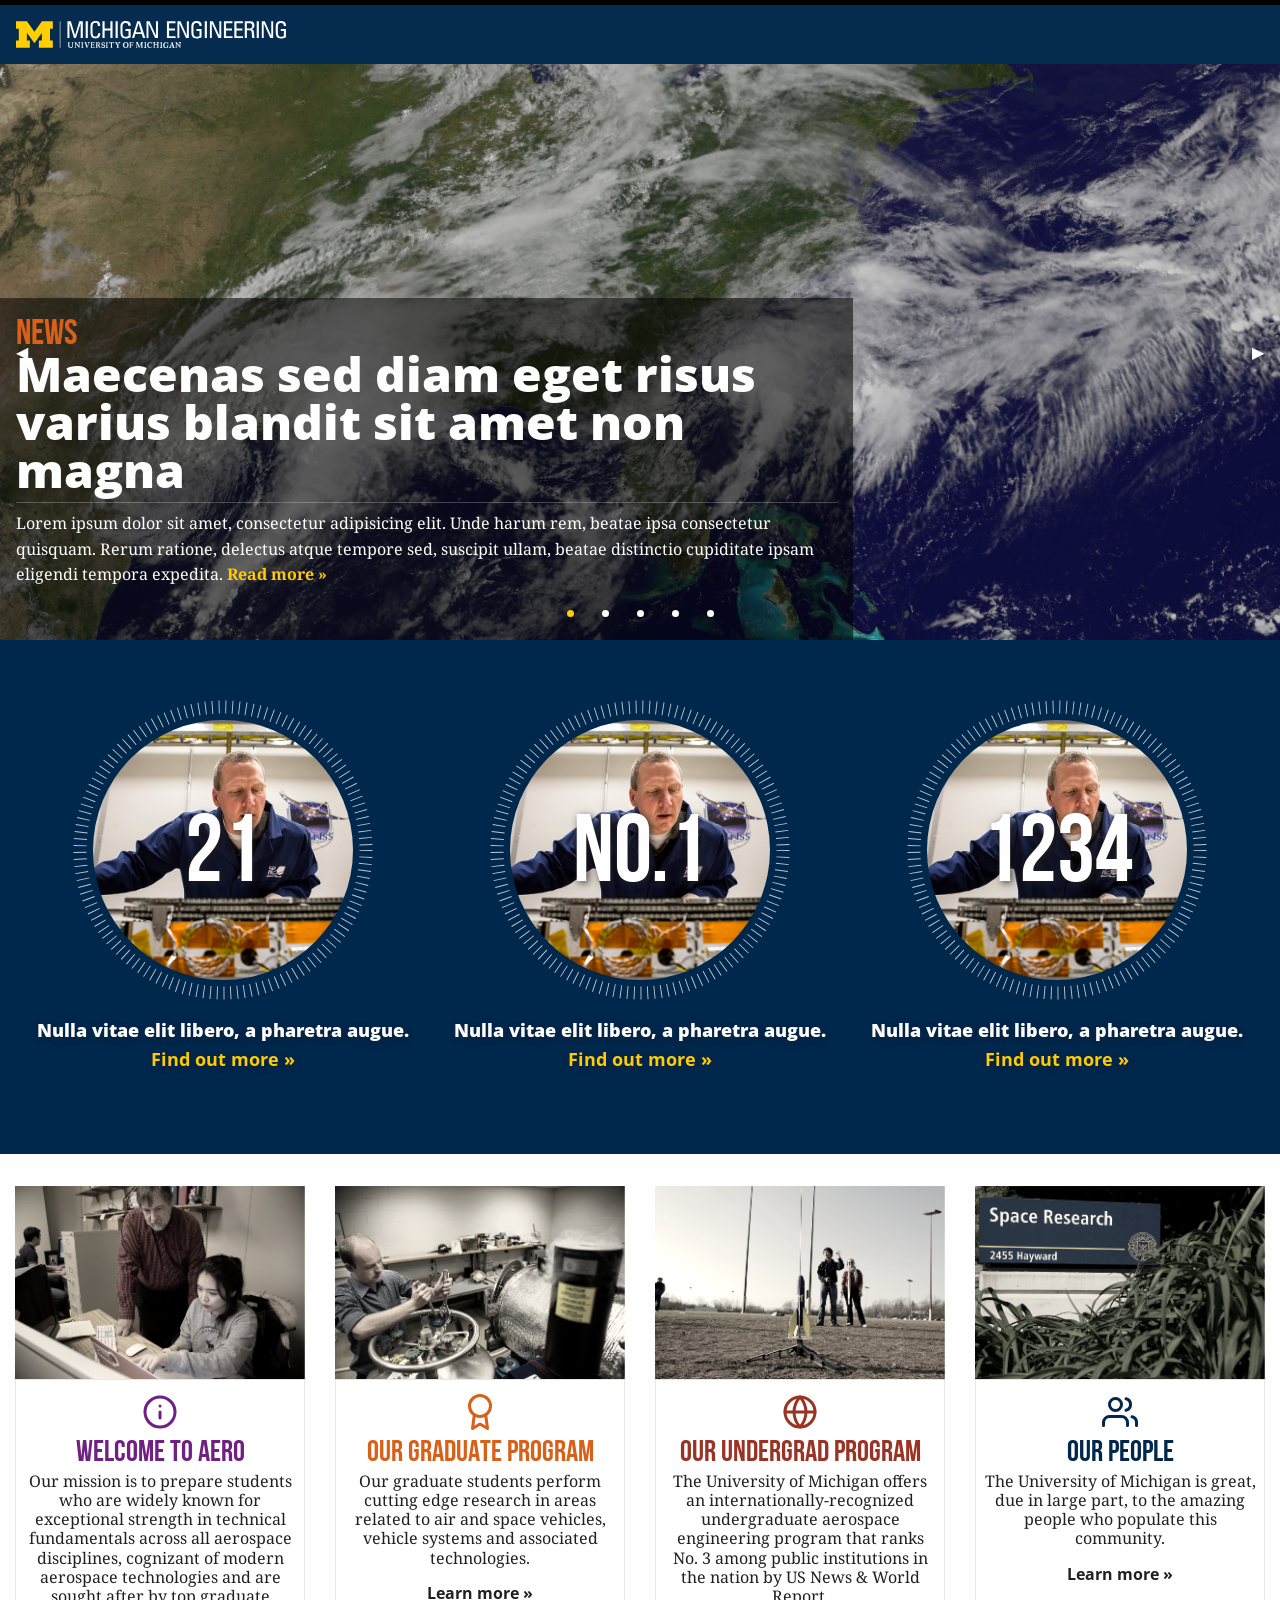
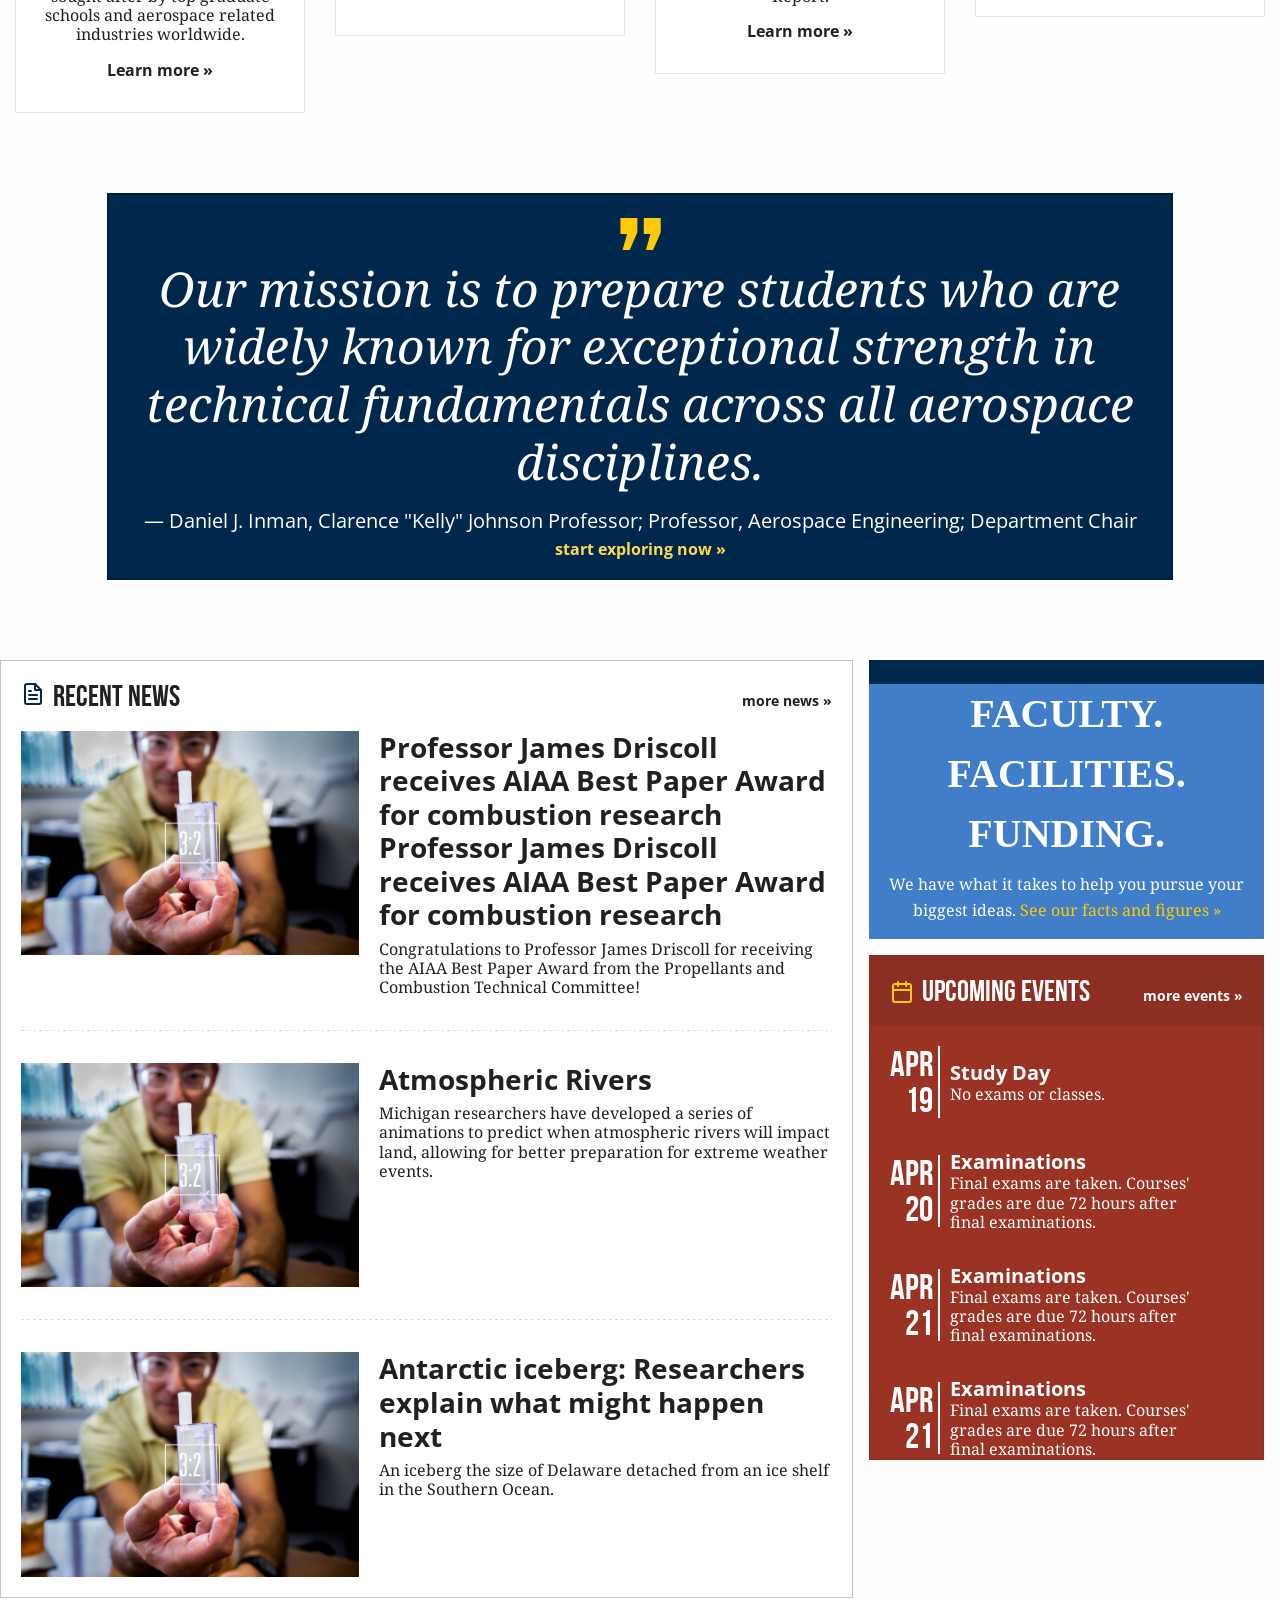
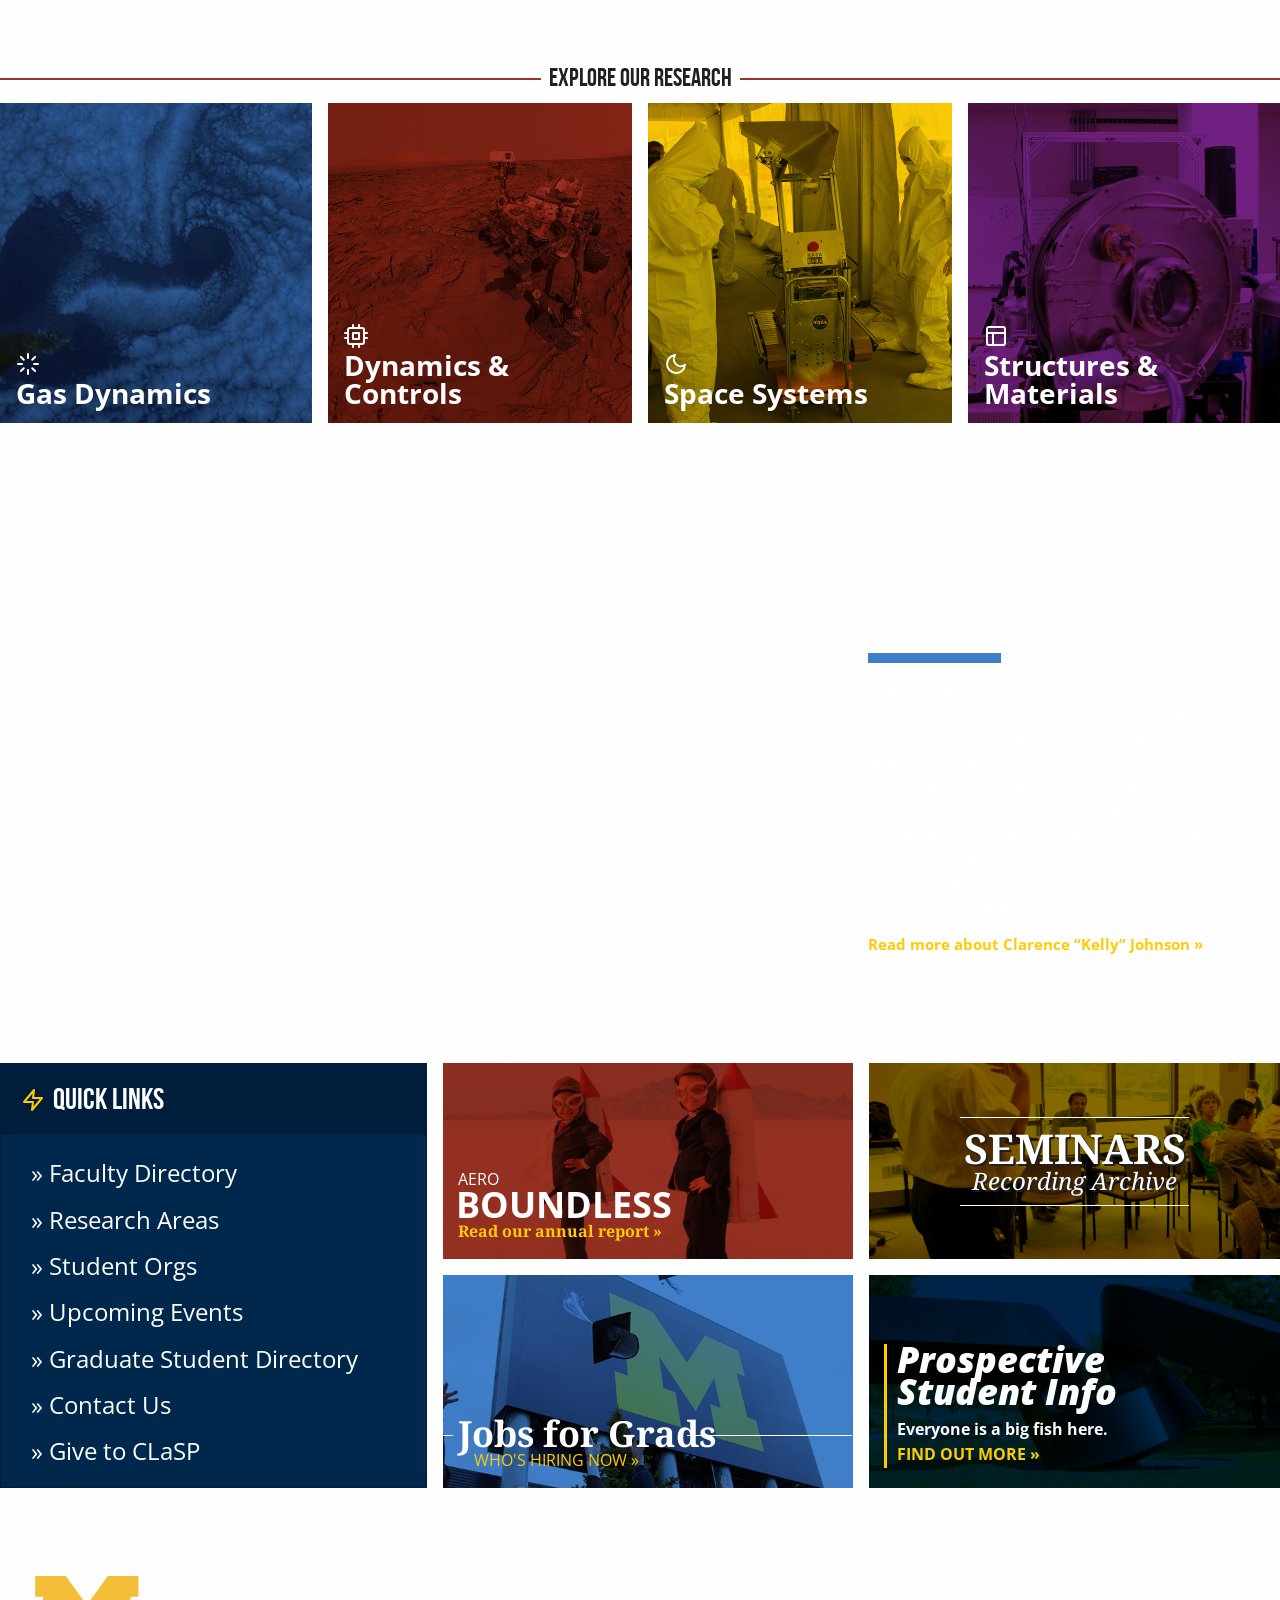
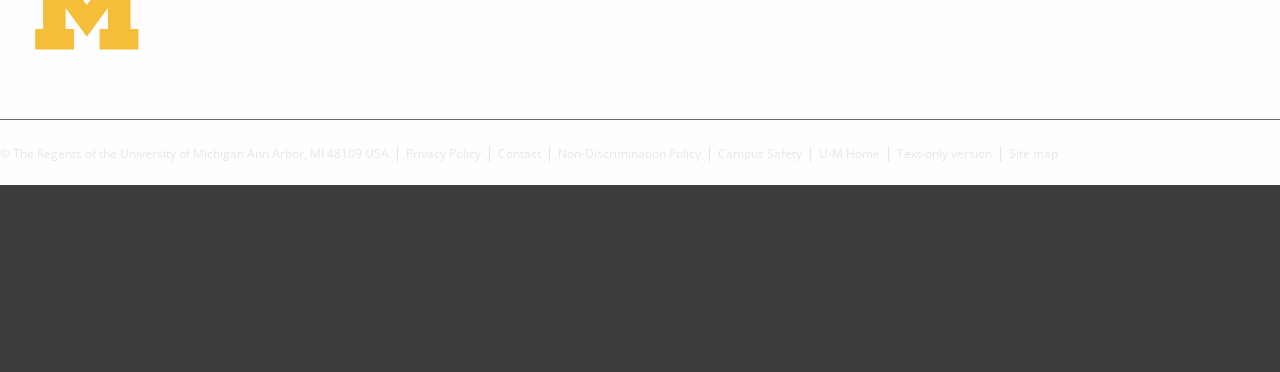
==== commit 3c303df1: "update template title" ====
--- a/docs/index.html
+++ b/docs/index.html
@@ -14,7 +14,7 @@
     <meta http-equiv="x-ua-compatible" content="ie=edge">
     <meta name='viewport' content='initial-scale=1, viewport-fit=cover'>
     <!-- <meta name="viewport" content="width=device-width, initial-scale=1.0"> -->
-    <title>dept test</title>
+    <title>Research Theme | Home Template Bravo</title>
     <meta name="description" content="">
     <meta name="keywords" content="">
     <link rel="author" href="" />
--- a/docs/assets/css/app.css
+++ b/docs/assets/css/app.css
@@ -1,11034 +1 @@
-@charset "UTF-8";
-@import url("https://fonts.googleapis.com/css?family=Noto+Serif:400,400i,700,700i&subset=latin-ext");
-@import url("https://fonts.googleapis.com/css?family=Open+Sans:400,400i,600,700,800,800i&subset=latin-ext");
-@font-face {
-  font-family: 'bebas_neuebold';
-  src: url("../fonts/bebasneue_bold-webfont.eot");
-  src: url("../fonts/bebasneue_bold-webfont.eot?#iefix") format("embedded-opentype"), url("../fonts/bebasneue_bold-webfont.woff") format("woff"), url("../fonts/bebasneue_bold-webfont.woff") format("woff"), url("../fonts/bebasneue_bold-webfont.ttf") format("truetype"), url("../fonts/bebasneue_bold-webfont.svg#bebas_neuebold") format("svg");
-  font-weight: normal;
-  font-style: normal; }
-
-@font-face {
-  font-family: 'bebas_neuebook';
-  src: url("../fonts/bebasneue_book-webfont.eot");
-  src: url("../fonts/bebasneue_book-webfont.eot?#iefix") format("embedded-opentype"), url("../fonts/bebasneue_book-webfont.woff") format("woff"), url("../fonts/bebasneue_book-webfont.woff") format("woff"), url("../fonts/bebasneue_book-webfont.ttf") format("truetype"), url("../fonts/bebasneue_book-webfont.svg#bebas_neuebook") format("svg");
-  font-weight: normal;
-  font-style: normal; }
-
-@font-face {
-  font-family: 'bebas_neuelight';
-  src: url("../fonts/bebasneue_light-webfont.eot");
-  src: url("../fonts/bebasneue_light-webfont.eot?#iefix") format("embedded-opentype"), url("../fonts/bebasneue_light-webfont.woff") format("woff"), url("../fonts/bebasneue_light-webfont.woff") format("woff"), url("../fonts/bebasneue_light-webfont.ttf") format("truetype"), url("../fonts/bebasneue_light-webfont.svg#bebas_neuelight") format("svg");
-  font-weight: normal;
-  font-style: normal; }
-
-@font-face {
-  font-family: 'bebas_neue_regular';
-  src: url("../fonts/bebasneue_regular-webfont.eot");
-  src: url("../fonts/bebasneue_regular-webfont.eot?#iefix") format("embedded-opentype"), url("../fonts/bebasneue_regular-webfont.woff") format("woff"), url("../fonts/bebasneue_regular-webfont.woff") format("woff"), url("../fonts/bebasneue_regular-webfont.ttf") format("truetype"), url("../fonts/bebasneue_regular-webfont.svg#bebas_neue_regularregular") format("svg");
-  font-weight: normal;
-  font-style: normal; }
-
-@font-face {
-  font-family: 'bebas_neuethin';
-  src: url("../fonts/bebasneue_thin-webfont.eot");
-  src: url("../fonts/bebasneue_thin-webfont.eot?#iefix") format("embedded-opentype"), url("../fonts/bebasneue_thin-webfont.woff") format("woff"), url("../fonts/bebasneue_thin-webfont.woff") format("woff"), url("../fonts/bebasneue_thin-webfont.ttf") format("truetype"), url("../fonts/bebasneue_thin-webfont.svg#bebas_neuethin") format("svg");
-  font-weight: normal;
-  font-style: normal; }
-
-/**
- * Foundation for Sites by ZURB
- * Version 6.4.3
- * foundation.zurb.com
- * Licensed under MIT Open Source
- */
-@media print, screen and (min-width: 40em) {
-  .reveal, .reveal.tiny, .reveal.small, .reveal.large {
-    right: auto;
-    left: auto;
-    margin: 0 auto; } }
-
-/*! normalize-scss | MIT/GPLv2 License | bit.ly/normalize-scss */
-/* Document
-       ========================================================================== */
-/**
-     * 1. Change the default font family in all browsers (opinionated).
-     * 2. Correct the line height in all browsers.
-     * 3. Prevent adjustments of font size after orientation changes in
-     *    IE on Windows Phone and in iOS.
-     */
-html {
-  font-family: sans-serif;
-  /* 1 */
-  line-height: 1.15;
-  /* 2 */
-  -ms-text-size-adjust: 100%;
-  /* 3 */
-  -webkit-text-size-adjust: 100%;
-  /* 3 */ }
-
-/* Sections
-       ========================================================================== */
-/**
-     * Remove the margin in all browsers (opinionated).
-     */
-body {
-  margin: 0; }
-
-/**
-     * Add the correct display in IE 9-.
-     */
-article,
-aside,
-footer,
-header,
-nav,
-section {
-  display: block; }
-
-/**
-     * Correct the font size and margin on `h1` elements within `section` and
-     * `article` contexts in Chrome, Firefox, and Safari.
-     */
-h1 {
-  font-size: 2em;
-  margin: 0.67em 0; }
-
-/* Grouping content
-       ========================================================================== */
-/**
-     * Add the correct display in IE 9-.
-     */
-figcaption,
-figure {
-  display: block; }
-
-/**
-     * Add the correct margin in IE 8.
-     */
-figure {
-  margin: 1em 40px; }
-
-/**
-     * 1. Add the correct box sizing in Firefox.
-     * 2. Show the overflow in Edge and IE.
-     */
-hr {
-  box-sizing: content-box;
-  /* 1 */
-  height: 0;
-  /* 1 */
-  overflow: visible;
-  /* 2 */ }
-
-/**
-     * Add the correct display in IE.
-     */
-main {
-  display: block; }
-
-/**
-     * 1. Correct the inheritance and scaling of font size in all browsers.
-     * 2. Correct the odd `em` font sizing in all browsers.
-     */
-pre {
-  font-family: monospace, monospace;
-  /* 1 */
-  font-size: 1em;
-  /* 2 */ }
-
-/* Links
-       ========================================================================== */
-/**
-     * 1. Remove the gray background on active links in IE 10.
-     * 2. Remove gaps in links underline in iOS 8+ and Safari 8+.
-     */
-a {
-  background-color: transparent;
-  /* 1 */
-  -webkit-text-decoration-skip: objects;
-  /* 2 */ }
-
-/**
-     * Remove the outline on focused links when they are also active or hovered
-     * in all browsers (opinionated).
-     */
-a:active,
-a:hover {
-  outline-width: 0; }
-
-/* Text-level semantics
-       ========================================================================== */
-/**
-     * 1. Remove the bottom border in Firefox 39-.
-     * 2. Add the correct text decoration in Chrome, Edge, IE, Opera, and Safari.
-     */
-abbr[title] {
-  border-bottom: none;
-  /* 1 */
-  text-decoration: underline;
-  /* 2 */
-  text-decoration: underline dotted;
-  /* 2 */ }
-
-/**
-     * Prevent the duplicate application of `bolder` by the next rule in Safari 6.
-     */
-b,
-strong {
-  font-weight: inherit; }
-
-/**
-     * Add the correct font weight in Chrome, Edge, and Safari.
-     */
-b,
-strong {
-  font-weight: bolder; }
-
-/**
-     * 1. Correct the inheritance and scaling of font size in all browsers.
-     * 2. Correct the odd `em` font sizing in all browsers.
-     */
-code,
-kbd,
-samp {
-  font-family: monospace, monospace;
-  /* 1 */
-  font-size: 1em;
-  /* 2 */ }
-
-/**
-     * Add the correct font style in Android 4.3-.
-     */
-dfn {
-  font-style: italic; }
-
-/**
-     * Add the correct background and color in IE 9-.
-     */
-mark {
-  background-color: #ff0;
-  color: #000; }
-
-/**
-     * Add the correct font size in all browsers.
-     */
-small {
-  font-size: 80%; }
-
-/**
-     * Prevent `sub` and `sup` elements from affecting the line height in
-     * all browsers.
-     */
-sub,
-sup {
-  font-size: 75%;
-  line-height: 0;
-  position: relative;
-  vertical-align: baseline; }
-
-sub {
-  bottom: -0.25em; }
-
-sup {
-  top: -0.5em; }
-
-/* Embedded content
-       ========================================================================== */
-/**
-     * Add the correct display in IE 9-.
-     */
-audio,
-video {
-  display: inline-block; }
-
-/**
-     * Add the correct display in iOS 4-7.
-     */
-audio:not([controls]) {
-  display: none;
-  height: 0; }
-
-/**
-     * Remove the border on images inside links in IE 10-.
-     */
-img {
-  border-style: none; }
-
-/**
-     * Hide the overflow in IE.
-     */
-svg:not(:root) {
-  overflow: hidden; }
-
-/* Forms
-       ========================================================================== */
-/**
-     * 1. Change the font styles in all browsers (opinionated).
-     * 2. Remove the margin in Firefox and Safari.
-     */
-button,
-input,
-optgroup,
-select,
-textarea {
-  font-family: sans-serif;
-  /* 1 */
-  font-size: 100%;
-  /* 1 */
-  line-height: 1.15;
-  /* 1 */
-  margin: 0;
-  /* 2 */ }
-
-/**
-     * Show the overflow in IE.
-     */
-button {
-  overflow: visible; }
-
-/**
-     * Remove the inheritance of text transform in Edge, Firefox, and IE.
-     * 1. Remove the inheritance of text transform in Firefox.
-     */
-button,
-select {
-  /* 1 */
-  text-transform: none; }
-
-/**
-     * 1. Prevent a WebKit bug where (2) destroys native `audio` and `video`
-     *    controls in Android 4.
-     * 2. Correct the inability to style clickable types in iOS and Safari.
-     */
-button,
-html [type="button"],
-[type="reset"],
-[type="submit"] {
-  -webkit-appearance: button;
-  /* 2 */ }
-
-button,
-[type="button"],
-[type="reset"],
-[type="submit"] {
-  /**
-       * Remove the inner border and padding in Firefox.
-       */
-  /**
-       * Restore the focus styles unset by the previous rule.
-       */ }
-  button::-moz-focus-inner,
-  [type="button"]::-moz-focus-inner,
-  [type="reset"]::-moz-focus-inner,
-  [type="submit"]::-moz-focus-inner {
-    border-style: none;
-    padding: 0; }
-  button:-moz-focusring,
-  [type="button"]:-moz-focusring,
-  [type="reset"]:-moz-focusring,
-  [type="submit"]:-moz-focusring {
-    outline: 1px dotted ButtonText; }
-
-/**
-     * Show the overflow in Edge.
-     */
-input {
-  overflow: visible; }
-
-/**
-     * 1. Add the correct box sizing in IE 10-.
-     * 2. Remove the padding in IE 10-.
-     */
-[type="checkbox"],
-[type="radio"] {
-  box-sizing: border-box;
-  /* 1 */
-  padding: 0;
-  /* 2 */ }
-
-/**
-     * Correct the cursor style of increment and decrement buttons in Chrome.
-     */
-[type="number"]::-webkit-inner-spin-button,
-[type="number"]::-webkit-outer-spin-button {
-  height: auto; }
-
-/**
-     * 1. Correct the odd appearance in Chrome and Safari.
-     * 2. Correct the outline style in Safari.
-     */
-[type="search"] {
-  -webkit-appearance: textfield;
-  /* 1 */
-  outline-offset: -2px;
-  /* 2 */
-  /**
-       * Remove the inner padding and cancel buttons in Chrome and Safari on macOS.
-       */ }
-  [type="search"]::-webkit-search-cancel-button, [type="search"]::-webkit-search-decoration {
-    -webkit-appearance: none; }
-
-/**
-     * 1. Correct the inability to style clickable types in iOS and Safari.
-     * 2. Change font properties to `inherit` in Safari.
-     */
-::-webkit-file-upload-button {
-  -webkit-appearance: button;
-  /* 1 */
-  font: inherit;
-  /* 2 */ }
-
-/**
-     * Change the border, margin, and padding in all browsers (opinionated).
-     */
-fieldset {
-  border: 1px solid #c0c0c0;
-  margin: 0 2px;
-  padding: 0.35em 0.625em 0.75em; }
-
-/**
-     * 1. Correct the text wrapping in Edge and IE.
-     * 2. Correct the color inheritance from `fieldset` elements in IE.
-     * 3. Remove the padding so developers are not caught out when they zero out
-     *    `fieldset` elements in all browsers.
-     */
-legend {
-  box-sizing: border-box;
-  /* 1 */
-  display: table;
-  /* 1 */
-  max-width: 100%;
-  /* 1 */
-  padding: 0;
-  /* 3 */
-  color: inherit;
-  /* 2 */
-  white-space: normal;
-  /* 1 */ }
-
-/**
-     * 1. Add the correct display in IE 9-.
-     * 2. Add the correct vertical alignment in Chrome, Firefox, and Opera.
-     */
-progress {
-  display: inline-block;
-  /* 1 */
-  vertical-align: baseline;
-  /* 2 */ }
-
-/**
-     * Remove the default vertical scrollbar in IE.
-     */
-textarea {
-  overflow: auto; }
-
-/* Interactive
-       ========================================================================== */
-/*
-     * Add the correct display in Edge, IE, and Firefox.
-     */
-details {
-  display: block; }
-
-/*
-     * Add the correct display in all browsers.
-     */
-summary {
-  display: list-item; }
-
-/*
-     * Add the correct display in IE 9-.
-     */
-menu {
-  display: block; }
-
-/* Scripting
-       ========================================================================== */
-/**
-     * Add the correct display in IE 9-.
-     */
-canvas {
-  display: inline-block; }
-
-/**
-     * Add the correct display in IE.
-     */
-template {
-  display: none; }
-
-/* Hidden
-       ========================================================================== */
-/**
-     * Add the correct display in IE 10-.
-     */
-[hidden] {
-  display: none; }
-
-.foundation-mq {
-  font-family: "small=0em&medium=40em&large=64em&xlarge=81.25em&xxlarge=90em"; }
-
-html {
-  box-sizing: border-box;
-  font-size: 100%; }
-
-*,
-*::before,
-*::after {
-  box-sizing: inherit; }
-
-body {
-  margin: 0;
-  padding: 0;
-  background: #fefefe;
-  font-family: "Noto Serif", Georgia, serif;
-  font-weight: normal;
-  line-height: 1.54;
-  color: #202020;
-  -webkit-font-smoothing: antialiased;
-  -moz-osx-font-smoothing: grayscale; }
-
-img {
-  display: inline-block;
-  vertical-align: middle;
-  max-width: 100%;
-  height: auto;
-  -ms-interpolation-mode: bicubic; }
-
-textarea {
-  height: auto;
-  min-height: 50px;
-  border-radius: 3px; }
-
-select {
-  box-sizing: border-box;
-  width: 100%;
-  border-radius: 3px; }
-
-.map_canvas img,
-.map_canvas embed,
-.map_canvas object,
-.mqa-display img,
-.mqa-display embed,
-.mqa-display object {
-  max-width: none !important; }
-
-button {
-  padding: 0;
-  -webkit-appearance: none;
-     -moz-appearance: none;
-          appearance: none;
-  border: 0;
-  border-radius: 3px;
-  background: transparent;
-  line-height: 1;
-  cursor: auto; }
-  [data-whatinput='mouse'] button {
-    outline: 0; }
-
-pre {
-  overflow: auto; }
-
-button,
-input,
-optgroup,
-select,
-textarea {
-  font-family: inherit; }
-
-.is-visible {
-  display: block !important; }
-
-.is-hidden {
-  display: none !important; }
-
-.row, .main-content .research .card .text {
-  max-width: 81.25rem;
-  margin-right: auto;
-  margin-left: auto;
-  display: -webkit-flex;
-  display: -ms-flexbox;
-  display: flex;
-  -webkit-flex-flow: row wrap;
-      -ms-flex-flow: row wrap;
-          flex-flow: row wrap; }
-  .row .row, .main-content .research .card .text .row, .row .main-content .research .card .text, .main-content .research .card .row .text, .main-content .research .card .text .text {
-    margin-right: -0.625rem;
-    margin-left: -0.625rem; }
-    @media print, screen and (min-width: 40em) {
-      .row .row, .main-content .research .card .text .row, .row .main-content .research .card .text, .main-content .research .card .row .text, .main-content .research .card .text .text {
-        margin-right: -0.9375rem;
-        margin-left: -0.9375rem; } }
-    @media print, screen and (min-width: 64em) {
-      .row .row, .main-content .research .card .text .row, .row .main-content .research .card .text, .main-content .research .card .row .text, .main-content .research .card .text .text {
-        margin-right: -0.9375rem;
-        margin-left: -0.9375rem; } }
-    @media screen and (min-width: 81.25em) {
-      .row .row, .main-content .research .card .text .row, .row .main-content .research .card .text, .main-content .research .card .row .text, .main-content .research .card .text .text {
-        margin-right: -0.9375rem;
-        margin-left: -0.9375rem; } }
-    @media screen and (min-width: 90em) {
-      .row .row, .main-content .research .card .text .row, .row .main-content .research .card .text, .main-content .research .card .row .text, .main-content .research .card .text .text {
-        margin-right: -0.9375rem;
-        margin-left: -0.9375rem; } }
-    .row .row.collapse, .main-content .research .card .text .row.collapse, .row .main-content .research .card .text, .main-content .research .card .row .text, .main-content .research .card .text .text {
-      margin-right: 0;
-      margin-left: 0; }
-  .row.expanded, .main-content .research .card .expanded.text {
-    max-width: none; }
-    .row.expanded .row, .main-content .research .card .expanded.text .row, .row.expanded .main-content .research .card .text, .main-content .research .card .row.expanded .text, .main-content .research .card .expanded.text .text {
-      margin-right: auto;
-      margin-left: auto; }
-  .row:not(.expanded) .row, .main-content .research .card .text:not(.expanded) .row, .row:not(.expanded) .main-content .research .card .text, .main-content .research .card .row:not(.expanded) .text, .main-content .research .card .text:not(.expanded) .text {
-    max-width: none; }
-  .row.collapse > .column, .main-content .research .card .text > .column, .row.collapse > .columns, .main-content .research .card .text > .columns {
-    padding-right: 0;
-    padding-left: 0; }
-  .row.is-collapse-child, .main-content .research .card .is-collapse-child.text,
-  .row.collapse > .column > .row, .main-content .research .card .text > .column > .row,
-  .row.collapse > .columns > .row, .main-content .research .card .text > .columns > .row, .main-content .research .card
-  .row.collapse > .column > .text, .main-content .research .card .text > .column > .text, .main-content .research .card
-  .row.collapse > .columns > .text, .main-content .research .card .text > .columns > .text {
-    margin-right: 0;
-    margin-left: 0; }
-
-.column, .columns {
-  -webkit-flex: 1 1 0px;
-      -ms-flex: 1 1 0px;
-          flex: 1 1 0px;
-  padding-right: 0.625rem;
-  padding-left: 0.625rem;
-  min-width: 0; }
-  @media print, screen and (min-width: 40em) {
-    .column, .columns {
-      padding-right: 0.9375rem;
-      padding-left: 0.9375rem; } }
-
-.column.row.row, .row.row.columns, .main-content .research .card .columns.text, .main-content .research .card .column.text {
-  float: none;
-  display: block; }
-
-.row .column.row.row, .main-content .research .card .text .column.row.row, .row .row.row.columns, .main-content .research .card .text .row.row.columns, .row .main-content .research .card .columns.text, .main-content .research .card .row .columns.text, .main-content .research .card .text .columns.text, .row .main-content .research .card .column.text, .main-content .research .card .row .column.text, .main-content .research .card .text .column.text {
-  margin-right: 0;
-  margin-left: 0;
-  padding-right: 0;
-  padding-left: 0; }
-
-.small-1 {
-  -webkit-flex: 0 0 8.33333%;
-      -ms-flex: 0 0 8.33333%;
-          flex: 0 0 8.33333%;
-  max-width: 8.33333%; }
-
-.small-offset-0 {
-  margin-left: 0%; }
-
-.small-2 {
-  -webkit-flex: 0 0 16.66667%;
-      -ms-flex: 0 0 16.66667%;
-          flex: 0 0 16.66667%;
-  max-width: 16.66667%; }
-
-.small-offset-1 {
-  margin-left: 8.33333%; }
-
-.small-3 {
-  -webkit-flex: 0 0 25%;
-      -ms-flex: 0 0 25%;
-          flex: 0 0 25%;
-  max-width: 25%; }
-
-.small-offset-2 {
-  margin-left: 16.66667%; }
-
-.small-4 {
-  -webkit-flex: 0 0 33.33333%;
-      -ms-flex: 0 0 33.33333%;
-          flex: 0 0 33.33333%;
-  max-width: 33.33333%; }
-
-.small-offset-3 {
-  margin-left: 25%; }
-
-.small-5 {
-  -webkit-flex: 0 0 41.66667%;
-      -ms-flex: 0 0 41.66667%;
-          flex: 0 0 41.66667%;
-  max-width: 41.66667%; }
-
-.small-offset-4 {
-  margin-left: 33.33333%; }
-
-.small-6 {
-  -webkit-flex: 0 0 50%;
-      -ms-flex: 0 0 50%;
-          flex: 0 0 50%;
-  max-width: 50%; }
-
-.small-offset-5 {
-  margin-left: 41.66667%; }
-
-.small-7 {
-  -webkit-flex: 0 0 58.33333%;
-      -ms-flex: 0 0 58.33333%;
-          flex: 0 0 58.33333%;
-  max-width: 58.33333%; }
-
-.small-offset-6 {
-  margin-left: 50%; }
-
-.small-8 {
-  -webkit-flex: 0 0 66.66667%;
-      -ms-flex: 0 0 66.66667%;
-          flex: 0 0 66.66667%;
-  max-width: 66.66667%; }
-
-.small-offset-7 {
-  margin-left: 58.33333%; }
-
-.small-9 {
-  -webkit-flex: 0 0 75%;
-      -ms-flex: 0 0 75%;
-          flex: 0 0 75%;
-  max-width: 75%; }
-
-.small-offset-8 {
-  margin-left: 66.66667%; }
-
-.small-10 {
-  -webkit-flex: 0 0 83.33333%;
-      -ms-flex: 0 0 83.33333%;
-          flex: 0 0 83.33333%;
-  max-width: 83.33333%; }
-
-.small-offset-9 {
-  margin-left: 75%; }
-
-.small-11 {
-  -webkit-flex: 0 0 91.66667%;
-      -ms-flex: 0 0 91.66667%;
-          flex: 0 0 91.66667%;
-  max-width: 91.66667%; }
-
-.small-offset-10 {
-  margin-left: 83.33333%; }
-
-.small-12 {
-  -webkit-flex: 0 0 100%;
-      -ms-flex: 0 0 100%;
-          flex: 0 0 100%;
-  max-width: 100%; }
-
-.small-offset-11 {
-  margin-left: 91.66667%; }
-
-.small-up-1 {
-  -webkit-flex-wrap: wrap;
-      -ms-flex-wrap: wrap;
-          flex-wrap: wrap; }
-  .small-up-1 > .column, .small-up-1 > .columns {
-    -webkit-flex: 0 0 100%;
-        -ms-flex: 0 0 100%;
-            flex: 0 0 100%;
-    max-width: 100%; }
-
-.small-up-2 {
-  -webkit-flex-wrap: wrap;
-      -ms-flex-wrap: wrap;
-          flex-wrap: wrap; }
-  .small-up-2 > .column, .small-up-2 > .columns {
-    -webkit-flex: 0 0 50%;
-        -ms-flex: 0 0 50%;
-            flex: 0 0 50%;
-    max-width: 50%; }
-
-.small-up-3 {
-  -webkit-flex-wrap: wrap;
-      -ms-flex-wrap: wrap;
-          flex-wrap: wrap; }
-  .small-up-3 > .column, .small-up-3 > .columns {
-    -webkit-flex: 0 0 33.33333%;
-        -ms-flex: 0 0 33.33333%;
-            flex: 0 0 33.33333%;
-    max-width: 33.33333%; }
-
-.small-up-4 {
-  -webkit-flex-wrap: wrap;
-      -ms-flex-wrap: wrap;
-          flex-wrap: wrap; }
-  .small-up-4 > .column, .small-up-4 > .columns {
-    -webkit-flex: 0 0 25%;
-        -ms-flex: 0 0 25%;
-            flex: 0 0 25%;
-    max-width: 25%; }
-
-.small-up-5 {
-  -webkit-flex-wrap: wrap;
-      -ms-flex-wrap: wrap;
-          flex-wrap: wrap; }
-  .small-up-5 > .column, .small-up-5 > .columns {
-    -webkit-flex: 0 0 20%;
-        -ms-flex: 0 0 20%;
-            flex: 0 0 20%;
-    max-width: 20%; }
-
-.small-up-6 {
-  -webkit-flex-wrap: wrap;
-      -ms-flex-wrap: wrap;
-          flex-wrap: wrap; }
-  .small-up-6 > .column, .small-up-6 > .columns {
-    -webkit-flex: 0 0 16.66667%;
-        -ms-flex: 0 0 16.66667%;
-            flex: 0 0 16.66667%;
-    max-width: 16.66667%; }
-
-.small-up-7 {
-  -webkit-flex-wrap: wrap;
-      -ms-flex-wrap: wrap;
-          flex-wrap: wrap; }
-  .small-up-7 > .column, .small-up-7 > .columns {
-    -webkit-flex: 0 0 14.28571%;
-        -ms-flex: 0 0 14.28571%;
-            flex: 0 0 14.28571%;
-    max-width: 14.28571%; }
-
-.small-up-8 {
-  -webkit-flex-wrap: wrap;
-      -ms-flex-wrap: wrap;
-          flex-wrap: wrap; }
-  .small-up-8 > .column, .small-up-8 > .columns {
-    -webkit-flex: 0 0 12.5%;
-        -ms-flex: 0 0 12.5%;
-            flex: 0 0 12.5%;
-    max-width: 12.5%; }
-
-.small-collapse > .column, .small-collapse > .columns {
-  padding-right: 0;
-  padding-left: 0; }
-
-.small-uncollapse > .column, .small-uncollapse > .columns {
-  padding-right: 0.625rem;
-  padding-left: 0.625rem; }
-
-@media print, screen and (min-width: 40em) {
-  .medium-1 {
-    -webkit-flex: 0 0 8.33333%;
-        -ms-flex: 0 0 8.33333%;
-            flex: 0 0 8.33333%;
-    max-width: 8.33333%; }
-  .medium-offset-0 {
-    margin-left: 0%; }
-  .medium-2 {
-    -webkit-flex: 0 0 16.66667%;
-        -ms-flex: 0 0 16.66667%;
-            flex: 0 0 16.66667%;
-    max-width: 16.66667%; }
-  .medium-offset-1 {
-    margin-left: 8.33333%; }
-  .medium-3 {
-    -webkit-flex: 0 0 25%;
-        -ms-flex: 0 0 25%;
-            flex: 0 0 25%;
-    max-width: 25%; }
-  .medium-offset-2 {
-    margin-left: 16.66667%; }
-  .medium-4 {
-    -webkit-flex: 0 0 33.33333%;
-        -ms-flex: 0 0 33.33333%;
-            flex: 0 0 33.33333%;
-    max-width: 33.33333%; }
-  .medium-offset-3 {
-    margin-left: 25%; }
-  .medium-5 {
-    -webkit-flex: 0 0 41.66667%;
-        -ms-flex: 0 0 41.66667%;
-            flex: 0 0 41.66667%;
-    max-width: 41.66667%; }
-  .medium-offset-4 {
-    margin-left: 33.33333%; }
-  .medium-6 {
-    -webkit-flex: 0 0 50%;
-        -ms-flex: 0 0 50%;
-            flex: 0 0 50%;
-    max-width: 50%; }
-  .medium-offset-5 {
-    margin-left: 41.66667%; }
-  .medium-7 {
-    -webkit-flex: 0 0 58.33333%;
-        -ms-flex: 0 0 58.33333%;
-            flex: 0 0 58.33333%;
-    max-width: 58.33333%; }
-  .medium-offset-6 {
-    margin-left: 50%; }
-  .medium-8 {
-    -webkit-flex: 0 0 66.66667%;
-        -ms-flex: 0 0 66.66667%;
-            flex: 0 0 66.66667%;
-    max-width: 66.66667%; }
-  .medium-offset-7 {
-    margin-left: 58.33333%; }
-  .medium-9 {
-    -webkit-flex: 0 0 75%;
-        -ms-flex: 0 0 75%;
-            flex: 0 0 75%;
-    max-width: 75%; }
-  .medium-offset-8 {
-    margin-left: 66.66667%; }
-  .medium-10 {
-    -webkit-flex: 0 0 83.33333%;
-        -ms-flex: 0 0 83.33333%;
-            flex: 0 0 83.33333%;
-    max-width: 83.33333%; }
-  .medium-offset-9 {
-    margin-left: 75%; }
-  .medium-11 {
-    -webkit-flex: 0 0 91.66667%;
-        -ms-flex: 0 0 91.66667%;
-            flex: 0 0 91.66667%;
-    max-width: 91.66667%; }
-  .medium-offset-10 {
-    margin-left: 83.33333%; }
-  .medium-12 {
-    -webkit-flex: 0 0 100%;
-        -ms-flex: 0 0 100%;
-            flex: 0 0 100%;
-    max-width: 100%; }
-  .medium-offset-11 {
-    margin-left: 91.66667%; }
-  .medium-up-1 {
-    -webkit-flex-wrap: wrap;
-        -ms-flex-wrap: wrap;
-            flex-wrap: wrap; }
-    .medium-up-1 > .column, .medium-up-1 > .columns {
-      -webkit-flex: 0 0 100%;
-          -ms-flex: 0 0 100%;
-              flex: 0 0 100%;
-      max-width: 100%; }
-  .medium-up-2 {
-    -webkit-flex-wrap: wrap;
-        -ms-flex-wrap: wrap;
-            flex-wrap: wrap; }
-    .medium-up-2 > .column, .medium-up-2 > .columns {
-      -webkit-flex: 0 0 50%;
-          -ms-flex: 0 0 50%;
-              flex: 0 0 50%;
-      max-width: 50%; }
-  .medium-up-3 {
-    -webkit-flex-wrap: wrap;
-        -ms-flex-wrap: wrap;
-            flex-wrap: wrap; }
-    .medium-up-3 > .column, .medium-up-3 > .columns {
-      -webkit-flex: 0 0 33.33333%;
-          -ms-flex: 0 0 33.33333%;
-              flex: 0 0 33.33333%;
-      max-width: 33.33333%; }
-  .medium-up-4 {
-    -webkit-flex-wrap: wrap;
-        -ms-flex-wrap: wrap;
-            flex-wrap: wrap; }
-    .medium-up-4 > .column, .medium-up-4 > .columns {
-      -webkit-flex: 0 0 25%;
-          -ms-flex: 0 0 25%;
-              flex: 0 0 25%;
-      max-width: 25%; }
-  .medium-up-5 {
-    -webkit-flex-wrap: wrap;
-        -ms-flex-wrap: wrap;
-            flex-wrap: wrap; }
-    .medium-up-5 > .column, .medium-up-5 > .columns {
-      -webkit-flex: 0 0 20%;
-          -ms-flex: 0 0 20%;
-              flex: 0 0 20%;
-      max-width: 20%; }
-  .medium-up-6 {
-    -webkit-flex-wrap: wrap;
-        -ms-flex-wrap: wrap;
-            flex-wrap: wrap; }
-    .medium-up-6 > .column, .medium-up-6 > .columns {
-      -webkit-flex: 0 0 16.66667%;
-          -ms-flex: 0 0 16.66667%;
-              flex: 0 0 16.66667%;
-      max-width: 16.66667%; }
-  .medium-up-7 {
-    -webkit-flex-wrap: wrap;
-        -ms-flex-wrap: wrap;
-            flex-wrap: wrap; }
-    .medium-up-7 > .column, .medium-up-7 > .columns {
-      -webkit-flex: 0 0 14.28571%;
-          -ms-flex: 0 0 14.28571%;
-              flex: 0 0 14.28571%;
-      max-width: 14.28571%; }
-  .medium-up-8 {
-    -webkit-flex-wrap: wrap;
-        -ms-flex-wrap: wrap;
-            flex-wrap: wrap; }
-    .medium-up-8 > .column, .medium-up-8 > .columns {
-      -webkit-flex: 0 0 12.5%;
-          -ms-flex: 0 0 12.5%;
-              flex: 0 0 12.5%;
-      max-width: 12.5%; } }
-
-@media print, screen and (min-width: 40em) and (min-width: 40em) {
-  .medium-expand {
-    -webkit-flex: 1 1 0px;
-        -ms-flex: 1 1 0px;
-            flex: 1 1 0px; } }
-
-.row.medium-unstack > .column, .main-content .research .card .medium-unstack.text > .column, .row.medium-unstack > .columns, .main-content .research .card .medium-unstack.text > .columns {
-  -webkit-flex: 0 0 100%;
-      -ms-flex: 0 0 100%;
-          flex: 0 0 100%; }
-  @media print, screen and (min-width: 40em) {
-    .row.medium-unstack > .column, .main-content .research .card .medium-unstack.text > .column, .row.medium-unstack > .columns, .main-content .research .card .medium-unstack.text > .columns {
-      -webkit-flex: 1 1 0px;
-          -ms-flex: 1 1 0px;
-              flex: 1 1 0px; } }
-
-@media print, screen and (min-width: 40em) {
-  .medium-collapse > .column, .medium-collapse > .columns {
-    padding-right: 0;
-    padding-left: 0; }
-  .medium-uncollapse > .column, .medium-uncollapse > .columns {
-    padding-right: 0.9375rem;
-    padding-left: 0.9375rem; } }
-
-@media print, screen and (min-width: 64em) {
-  .large-1 {
-    -webkit-flex: 0 0 8.33333%;
-        -ms-flex: 0 0 8.33333%;
-            flex: 0 0 8.33333%;
-    max-width: 8.33333%; }
-  .large-offset-0 {
-    margin-left: 0%; }
-  .large-2 {
-    -webkit-flex: 0 0 16.66667%;
-        -ms-flex: 0 0 16.66667%;
-            flex: 0 0 16.66667%;
-    max-width: 16.66667%; }
-  .large-offset-1 {
-    margin-left: 8.33333%; }
-  .large-3 {
-    -webkit-flex: 0 0 25%;
-        -ms-flex: 0 0 25%;
-            flex: 0 0 25%;
-    max-width: 25%; }
-  .large-offset-2 {
-    margin-left: 16.66667%; }
-  .large-4 {
-    -webkit-flex: 0 0 33.33333%;
-        -ms-flex: 0 0 33.33333%;
-            flex: 0 0 33.33333%;
-    max-width: 33.33333%; }
-  .large-offset-3 {
-    margin-left: 25%; }
-  .large-5 {
-    -webkit-flex: 0 0 41.66667%;
-        -ms-flex: 0 0 41.66667%;
-            flex: 0 0 41.66667%;
-    max-width: 41.66667%; }
-  .large-offset-4 {
-    margin-left: 33.33333%; }
-  .large-6 {
-    -webkit-flex: 0 0 50%;
-        -ms-flex: 0 0 50%;
-            flex: 0 0 50%;
-    max-width: 50%; }
-  .large-offset-5 {
-    margin-left: 41.66667%; }
-  .large-7 {
-    -webkit-flex: 0 0 58.33333%;
-        -ms-flex: 0 0 58.33333%;
-            flex: 0 0 58.33333%;
-    max-width: 58.33333%; }
-  .large-offset-6 {
-    margin-left: 50%; }
-  .large-8 {
-    -webkit-flex: 0 0 66.66667%;
-        -ms-flex: 0 0 66.66667%;
-            flex: 0 0 66.66667%;
-    max-width: 66.66667%; }
-  .large-offset-7 {
-    margin-left: 58.33333%; }
-  .large-9 {
-    -webkit-flex: 0 0 75%;
-        -ms-flex: 0 0 75%;
-            flex: 0 0 75%;
-    max-width: 75%; }
-  .large-offset-8 {
-    margin-left: 66.66667%; }
-  .large-10 {
-    -webkit-flex: 0 0 83.33333%;
-        -ms-flex: 0 0 83.33333%;
-            flex: 0 0 83.33333%;
-    max-width: 83.33333%; }
-  .large-offset-9 {
-    margin-left: 75%; }
-  .large-11 {
-    -webkit-flex: 0 0 91.66667%;
-        -ms-flex: 0 0 91.66667%;
-            flex: 0 0 91.66667%;
-    max-width: 91.66667%; }
-  .large-offset-10 {
-    margin-left: 83.33333%; }
-  .large-12 {
-    -webkit-flex: 0 0 100%;
-        -ms-flex: 0 0 100%;
-            flex: 0 0 100%;
-    max-width: 100%; }
-  .large-offset-11 {
-    margin-left: 91.66667%; }
-  .large-up-1 {
-    -webkit-flex-wrap: wrap;
-        -ms-flex-wrap: wrap;
-            flex-wrap: wrap; }
-    .large-up-1 > .column, .large-up-1 > .columns {
-      -webkit-flex: 0 0 100%;
-          -ms-flex: 0 0 100%;
-              flex: 0 0 100%;
-      max-width: 100%; }
-  .large-up-2 {
-    -webkit-flex-wrap: wrap;
-        -ms-flex-wrap: wrap;
-            flex-wrap: wrap; }
-    .large-up-2 > .column, .large-up-2 > .columns {
-      -webkit-flex: 0 0 50%;
-          -ms-flex: 0 0 50%;
-              flex: 0 0 50%;
-      max-width: 50%; }
-  .large-up-3 {
-    -webkit-flex-wrap: wrap;
-        -ms-flex-wrap: wrap;
-            flex-wrap: wrap; }
-    .large-up-3 > .column, .large-up-3 > .columns {
-      -webkit-flex: 0 0 33.33333%;
-          -ms-flex: 0 0 33.33333%;
-              flex: 0 0 33.33333%;
-      max-width: 33.33333%; }
-  .large-up-4 {
-    -webkit-flex-wrap: wrap;
-        -ms-flex-wrap: wrap;
-            flex-wrap: wrap; }
-    .large-up-4 > .column, .large-up-4 > .columns {
-      -webkit-flex: 0 0 25%;
-          -ms-flex: 0 0 25%;
-              flex: 0 0 25%;
-      max-width: 25%; }
-  .large-up-5 {
-    -webkit-flex-wrap: wrap;
-        -ms-flex-wrap: wrap;
-            flex-wrap: wrap; }
-    .large-up-5 > .column, .large-up-5 > .columns {
-      -webkit-flex: 0 0 20%;
-          -ms-flex: 0 0 20%;
-              flex: 0 0 20%;
-      max-width: 20%; }
-  .large-up-6 {
-    -webkit-flex-wrap: wrap;
-        -ms-flex-wrap: wrap;
-            flex-wrap: wrap; }
-    .large-up-6 > .column, .large-up-6 > .columns {
-      -webkit-flex: 0 0 16.66667%;
-          -ms-flex: 0 0 16.66667%;
-              flex: 0 0 16.66667%;
-      max-width: 16.66667%; }
-  .large-up-7 {
-    -webkit-flex-wrap: wrap;
-        -ms-flex-wrap: wrap;
-            flex-wrap: wrap; }
-    .large-up-7 > .column, .large-up-7 > .columns {
-      -webkit-flex: 0 0 14.28571%;
-          -ms-flex: 0 0 14.28571%;
-              flex: 0 0 14.28571%;
-      max-width: 14.28571%; }
-  .large-up-8 {
-    -webkit-flex-wrap: wrap;
-        -ms-flex-wrap: wrap;
-            flex-wrap: wrap; }
-    .large-up-8 > .column, .large-up-8 > .columns {
-      -webkit-flex: 0 0 12.5%;
-          -ms-flex: 0 0 12.5%;
-              flex: 0 0 12.5%;
-      max-width: 12.5%; } }
-
-@media print, screen and (min-width: 64em) and (min-width: 64em) {
-  .large-expand {
-    -webkit-flex: 1 1 0px;
-        -ms-flex: 1 1 0px;
-            flex: 1 1 0px; } }
-
-.row.large-unstack > .column, .main-content .research .card .large-unstack.text > .column, .row.large-unstack > .columns, .main-content .research .card .large-unstack.text > .columns {
-  -webkit-flex: 0 0 100%;
-      -ms-flex: 0 0 100%;
-          flex: 0 0 100%; }
-  @media print, screen and (min-width: 64em) {
-    .row.large-unstack > .column, .main-content .research .card .large-unstack.text > .column, .row.large-unstack > .columns, .main-content .research .card .large-unstack.text > .columns {
-      -webkit-flex: 1 1 0px;
-          -ms-flex: 1 1 0px;
-              flex: 1 1 0px; } }
-
-@media print, screen and (min-width: 64em) {
-  .large-collapse > .column, .large-collapse > .columns {
-    padding-right: 0;
-    padding-left: 0; }
-  .large-uncollapse > .column, .large-uncollapse > .columns {
-    padding-right: 0.9375rem;
-    padding-left: 0.9375rem; } }
-
-@media screen and (min-width: 81.25em) {
-  .xlarge-1 {
-    -webkit-flex: 0 0 8.33333%;
-        -ms-flex: 0 0 8.33333%;
-            flex: 0 0 8.33333%;
-    max-width: 8.33333%; }
-  .xlarge-offset-0 {
-    margin-left: 0%; }
-  .xlarge-2 {
-    -webkit-flex: 0 0 16.66667%;
-        -ms-flex: 0 0 16.66667%;
-            flex: 0 0 16.66667%;
-    max-width: 16.66667%; }
-  .xlarge-offset-1 {
-    margin-left: 8.33333%; }
-  .xlarge-3 {
-    -webkit-flex: 0 0 25%;
-        -ms-flex: 0 0 25%;
-            flex: 0 0 25%;
-    max-width: 25%; }
-  .xlarge-offset-2 {
-    margin-left: 16.66667%; }
-  .xlarge-4 {
-    -webkit-flex: 0 0 33.33333%;
-        -ms-flex: 0 0 33.33333%;
-            flex: 0 0 33.33333%;
-    max-width: 33.33333%; }
-  .xlarge-offset-3 {
-    margin-left: 25%; }
-  .xlarge-5 {
-    -webkit-flex: 0 0 41.66667%;
-        -ms-flex: 0 0 41.66667%;
-            flex: 0 0 41.66667%;
-    max-width: 41.66667%; }
-  .xlarge-offset-4 {
-    margin-left: 33.33333%; }
-  .xlarge-6 {
-    -webkit-flex: 0 0 50%;
-        -ms-flex: 0 0 50%;
-            flex: 0 0 50%;
-    max-width: 50%; }
-  .xlarge-offset-5 {
-    margin-left: 41.66667%; }
-  .xlarge-7 {
-    -webkit-flex: 0 0 58.33333%;
-        -ms-flex: 0 0 58.33333%;
-            flex: 0 0 58.33333%;
-    max-width: 58.33333%; }
-  .xlarge-offset-6 {
-    margin-left: 50%; }
-  .xlarge-8 {
-    -webkit-flex: 0 0 66.66667%;
-        -ms-flex: 0 0 66.66667%;
-            flex: 0 0 66.66667%;
-    max-width: 66.66667%; }
-  .xlarge-offset-7 {
-    margin-left: 58.33333%; }
-  .xlarge-9 {
-    -webkit-flex: 0 0 75%;
-        -ms-flex: 0 0 75%;
-            flex: 0 0 75%;
-    max-width: 75%; }
-  .xlarge-offset-8 {
-    margin-left: 66.66667%; }
-  .xlarge-10 {
-    -webkit-flex: 0 0 83.33333%;
-        -ms-flex: 0 0 83.33333%;
-            flex: 0 0 83.33333%;
-    max-width: 83.33333%; }
-  .xlarge-offset-9 {
-    margin-left: 75%; }
-  .xlarge-11 {
-    -webkit-flex: 0 0 91.66667%;
-        -ms-flex: 0 0 91.66667%;
-            flex: 0 0 91.66667%;
-    max-width: 91.66667%; }
-  .xlarge-offset-10 {
-    margin-left: 83.33333%; }
-  .xlarge-12 {
-    -webkit-flex: 0 0 100%;
-        -ms-flex: 0 0 100%;
-            flex: 0 0 100%;
-    max-width: 100%; }
-  .xlarge-offset-11 {
-    margin-left: 91.66667%; }
-  .xlarge-up-1 {
-    -webkit-flex-wrap: wrap;
-        -ms-flex-wrap: wrap;
-            flex-wrap: wrap; }
-    .xlarge-up-1 > .column, .xlarge-up-1 > .columns {
-      -webkit-flex: 0 0 100%;
-          -ms-flex: 0 0 100%;
-              flex: 0 0 100%;
-      max-width: 100%; }
-  .xlarge-up-2 {
-    -webkit-flex-wrap: wrap;
-        -ms-flex-wrap: wrap;
-            flex-wrap: wrap; }
-    .xlarge-up-2 > .column, .xlarge-up-2 > .columns {
-      -webkit-flex: 0 0 50%;
-          -ms-flex: 0 0 50%;
-              flex: 0 0 50%;
-      max-width: 50%; }
-  .xlarge-up-3 {
-    -webkit-flex-wrap: wrap;
-        -ms-flex-wrap: wrap;
-            flex-wrap: wrap; }
-    .xlarge-up-3 > .column, .xlarge-up-3 > .columns {
-      -webkit-flex: 0 0 33.33333%;
-          -ms-flex: 0 0 33.33333%;
-              flex: 0 0 33.33333%;
-      max-width: 33.33333%; }
-  .xlarge-up-4 {
-    -webkit-flex-wrap: wrap;
-        -ms-flex-wrap: wrap;
-            flex-wrap: wrap; }
-    .xlarge-up-4 > .column, .xlarge-up-4 > .columns {
-      -webkit-flex: 0 0 25%;
-          -ms-flex: 0 0 25%;
-              flex: 0 0 25%;
-      max-width: 25%; }
-  .xlarge-up-5 {
-    -webkit-flex-wrap: wrap;
-        -ms-flex-wrap: wrap;
-            flex-wrap: wrap; }
-    .xlarge-up-5 > .column, .xlarge-up-5 > .columns {
-      -webkit-flex: 0 0 20%;
-          -ms-flex: 0 0 20%;
-              flex: 0 0 20%;
-      max-width: 20%; }
-  .xlarge-up-6 {
-    -webkit-flex-wrap: wrap;
-        -ms-flex-wrap: wrap;
-            flex-wrap: wrap; }
-    .xlarge-up-6 > .column, .xlarge-up-6 > .columns {
-      -webkit-flex: 0 0 16.66667%;
-          -ms-flex: 0 0 16.66667%;
-              flex: 0 0 16.66667%;
-      max-width: 16.66667%; }
-  .xlarge-up-7 {
-    -webkit-flex-wrap: wrap;
-        -ms-flex-wrap: wrap;
-            flex-wrap: wrap; }
-    .xlarge-up-7 > .column, .xlarge-up-7 > .columns {
-      -webkit-flex: 0 0 14.28571%;
-          -ms-flex: 0 0 14.28571%;
-              flex: 0 0 14.28571%;
-      max-width: 14.28571%; }
-  .xlarge-up-8 {
-    -webkit-flex-wrap: wrap;
-        -ms-flex-wrap: wrap;
-            flex-wrap: wrap; }
-    .xlarge-up-8 > .column, .xlarge-up-8 > .columns {
-      -webkit-flex: 0 0 12.5%;
-          -ms-flex: 0 0 12.5%;
-              flex: 0 0 12.5%;
-      max-width: 12.5%; } }
-
-@media screen and (min-width: 81.25em) and (min-width: 81.25em) {
-  .xlarge-expand {
-    -webkit-flex: 1 1 0px;
-        -ms-flex: 1 1 0px;
-            flex: 1 1 0px; } }
-
-.row.xlarge-unstack > .column, .main-content .research .card .xlarge-unstack.text > .column, .row.xlarge-unstack > .columns, .main-content .research .card .xlarge-unstack.text > .columns {
-  -webkit-flex: 0 0 100%;
-      -ms-flex: 0 0 100%;
-          flex: 0 0 100%; }
-  @media screen and (min-width: 81.25em) {
-    .row.xlarge-unstack > .column, .main-content .research .card .xlarge-unstack.text > .column, .row.xlarge-unstack > .columns, .main-content .research .card .xlarge-unstack.text > .columns {
-      -webkit-flex: 1 1 0px;
-          -ms-flex: 1 1 0px;
-              flex: 1 1 0px; } }
-
-@media screen and (min-width: 81.25em) {
-  .xlarge-collapse > .column, .xlarge-collapse > .columns {
-    padding-right: 0;
-    padding-left: 0; }
-  .xlarge-uncollapse > .column, .xlarge-uncollapse > .columns {
-    padding-right: 0.9375rem;
-    padding-left: 0.9375rem; } }
-
-@media screen and (min-width: 90em) {
-  .xxlarge-1 {
-    -webkit-flex: 0 0 8.33333%;
-        -ms-flex: 0 0 8.33333%;
-            flex: 0 0 8.33333%;
-    max-width: 8.33333%; }
-  .xxlarge-offset-0 {
-    margin-left: 0%; }
-  .xxlarge-2 {
-    -webkit-flex: 0 0 16.66667%;
-        -ms-flex: 0 0 16.66667%;
-            flex: 0 0 16.66667%;
-    max-width: 16.66667%; }
-  .xxlarge-offset-1 {
-    margin-left: 8.33333%; }
-  .xxlarge-3 {
-    -webkit-flex: 0 0 25%;
-        -ms-flex: 0 0 25%;
-            flex: 0 0 25%;
-    max-width: 25%; }
-  .xxlarge-offset-2 {
-    margin-left: 16.66667%; }
-  .xxlarge-4 {
-    -webkit-flex: 0 0 33.33333%;
-        -ms-flex: 0 0 33.33333%;
-            flex: 0 0 33.33333%;
-    max-width: 33.33333%; }
-  .xxlarge-offset-3 {
-    margin-left: 25%; }
-  .xxlarge-5 {
-    -webkit-flex: 0 0 41.66667%;
-        -ms-flex: 0 0 41.66667%;
-            flex: 0 0 41.66667%;
-    max-width: 41.66667%; }
-  .xxlarge-offset-4 {
-    margin-left: 33.33333%; }
-  .xxlarge-6 {
-    -webkit-flex: 0 0 50%;
-        -ms-flex: 0 0 50%;
-            flex: 0 0 50%;
-    max-width: 50%; }
-  .xxlarge-offset-5 {
-    margin-left: 41.66667%; }
-  .xxlarge-7 {
-    -webkit-flex: 0 0 58.33333%;
-        -ms-flex: 0 0 58.33333%;
-            flex: 0 0 58.33333%;
-    max-width: 58.33333%; }
-  .xxlarge-offset-6 {
-    margin-left: 50%; }
-  .xxlarge-8 {
-    -webkit-flex: 0 0 66.66667%;
-        -ms-flex: 0 0 66.66667%;
-            flex: 0 0 66.66667%;
-    max-width: 66.66667%; }
-  .xxlarge-offset-7 {
-    margin-left: 58.33333%; }
-  .xxlarge-9 {
-    -webkit-flex: 0 0 75%;
-        -ms-flex: 0 0 75%;
-            flex: 0 0 75%;
-    max-width: 75%; }
-  .xxlarge-offset-8 {
-    margin-left: 66.66667%; }
-  .xxlarge-10 {
-    -webkit-flex: 0 0 83.33333%;
-        -ms-flex: 0 0 83.33333%;
-            flex: 0 0 83.33333%;
-    max-width: 83.33333%; }
-  .xxlarge-offset-9 {
-    margin-left: 75%; }
-  .xxlarge-11 {
-    -webkit-flex: 0 0 91.66667%;
-        -ms-flex: 0 0 91.66667%;
-            flex: 0 0 91.66667%;
-    max-width: 91.66667%; }
-  .xxlarge-offset-10 {
-    margin-left: 83.33333%; }
-  .xxlarge-12 {
-    -webkit-flex: 0 0 100%;
-        -ms-flex: 0 0 100%;
-            flex: 0 0 100%;
-    max-width: 100%; }
-  .xxlarge-offset-11 {
-    margin-left: 91.66667%; }
-  .xxlarge-up-1 {
-    -webkit-flex-wrap: wrap;
-        -ms-flex-wrap: wrap;
-            flex-wrap: wrap; }
-    .xxlarge-up-1 > .column, .xxlarge-up-1 > .columns {
-      -webkit-flex: 0 0 100%;
-          -ms-flex: 0 0 100%;
-              flex: 0 0 100%;
-      max-width: 100%; }
-  .xxlarge-up-2 {
-    -webkit-flex-wrap: wrap;
-        -ms-flex-wrap: wrap;
-            flex-wrap: wrap; }
-    .xxlarge-up-2 > .column, .xxlarge-up-2 > .columns {
-      -webkit-flex: 0 0 50%;
-          -ms-flex: 0 0 50%;
-              flex: 0 0 50%;
-      max-width: 50%; }
-  .xxlarge-up-3 {
-    -webkit-flex-wrap: wrap;
-        -ms-flex-wrap: wrap;
-            flex-wrap: wrap; }
-    .xxlarge-up-3 > .column, .xxlarge-up-3 > .columns {
-      -webkit-flex: 0 0 33.33333%;
-          -ms-flex: 0 0 33.33333%;
-              flex: 0 0 33.33333%;
-      max-width: 33.33333%; }
-  .xxlarge-up-4 {
-    -webkit-flex-wrap: wrap;
-        -ms-flex-wrap: wrap;
-            flex-wrap: wrap; }
-    .xxlarge-up-4 > .column, .xxlarge-up-4 > .columns {
-      -webkit-flex: 0 0 25%;
-          -ms-flex: 0 0 25%;
-              flex: 0 0 25%;
-      max-width: 25%; }
-  .xxlarge-up-5 {
-    -webkit-flex-wrap: wrap;
-        -ms-flex-wrap: wrap;
-            flex-wrap: wrap; }
-    .xxlarge-up-5 > .column, .xxlarge-up-5 > .columns {
-      -webkit-flex: 0 0 20%;
-          -ms-flex: 0 0 20%;
-              flex: 0 0 20%;
-      max-width: 20%; }
-  .xxlarge-up-6 {
-    -webkit-flex-wrap: wrap;
-        -ms-flex-wrap: wrap;
-            flex-wrap: wrap; }
-    .xxlarge-up-6 > .column, .xxlarge-up-6 > .columns {
-      -webkit-flex: 0 0 16.66667%;
-          -ms-flex: 0 0 16.66667%;
-              flex: 0 0 16.66667%;
-      max-width: 16.66667%; }
-  .xxlarge-up-7 {
-    -webkit-flex-wrap: wrap;
-        -ms-flex-wrap: wrap;
-            flex-wrap: wrap; }
-    .xxlarge-up-7 > .column, .xxlarge-up-7 > .columns {
-      -webkit-flex: 0 0 14.28571%;
-          -ms-flex: 0 0 14.28571%;
-              flex: 0 0 14.28571%;
-      max-width: 14.28571%; }
-  .xxlarge-up-8 {
-    -webkit-flex-wrap: wrap;
-        -ms-flex-wrap: wrap;
-            flex-wrap: wrap; }
-    .xxlarge-up-8 > .column, .xxlarge-up-8 > .columns {
-      -webkit-flex: 0 0 12.5%;
-          -ms-flex: 0 0 12.5%;
-              flex: 0 0 12.5%;
-      max-width: 12.5%; } }
-
-@media screen and (min-width: 90em) and (min-width: 90em) {
-  .xxlarge-expand {
-    -webkit-flex: 1 1 0px;
-        -ms-flex: 1 1 0px;
-            flex: 1 1 0px; } }
-
-.row.xxlarge-unstack > .column, .main-content .research .card .xxlarge-unstack.text > .column, .row.xxlarge-unstack > .columns, .main-content .research .card .xxlarge-unstack.text > .columns {
-  -webkit-flex: 0 0 100%;
-      -ms-flex: 0 0 100%;
-          flex: 0 0 100%; }
-  @media screen and (min-width: 90em) {
-    .row.xxlarge-unstack > .column, .main-content .research .card .xxlarge-unstack.text > .column, .row.xxlarge-unstack > .columns, .main-content .research .card .xxlarge-unstack.text > .columns {
-      -webkit-flex: 1 1 0px;
-          -ms-flex: 1 1 0px;
-              flex: 1 1 0px; } }
-
-@media screen and (min-width: 90em) {
-  .xxlarge-collapse > .column, .xxlarge-collapse > .columns {
-    padding-right: 0;
-    padding-left: 0; }
-  .xxlarge-uncollapse > .column, .xxlarge-uncollapse > .columns {
-    padding-right: 0.9375rem;
-    padding-left: 0.9375rem; } }
-
-.shrink {
-  -webkit-flex: 0 0 auto;
-      -ms-flex: 0 0 auto;
-          flex: 0 0 auto;
-  max-width: 100%; }
-
-.column-block {
-  margin-bottom: 1.25rem; }
-  .column-block > :last-child {
-    margin-bottom: 0; }
-  @media print, screen and (min-width: 40em) {
-    .column-block {
-      margin-bottom: 1.875rem; }
-      .column-block > :last-child {
-        margin-bottom: 0; } }
-
-.grid-container {
-  padding-right: 0.625rem;
-  padding-left: 0.625rem;
-  max-width: 81.25rem;
-  margin: 0 auto; }
-  @media print, screen and (min-width: 40em) {
-    .grid-container {
-      padding-right: 0.9375rem;
-      padding-left: 0.9375rem; } }
-  .grid-container.fluid {
-    padding-right: 0.625rem;
-    padding-left: 0.625rem;
-    max-width: 100%;
-    margin: 0 auto; }
-    @media print, screen and (min-width: 40em) {
-      .grid-container.fluid {
-        padding-right: 0.9375rem;
-        padding-left: 0.9375rem; } }
-  .grid-container.full {
-    padding-right: 0;
-    padding-left: 0;
-    max-width: 100%;
-    margin: 0 auto; }
-
-.grid-x {
-  display: -webkit-flex;
-  display: -ms-flexbox;
-  display: flex;
-  -webkit-flex-flow: row wrap;
-      -ms-flex-flow: row wrap;
-          flex-flow: row wrap; }
-
-.cell {
-  -webkit-flex: 0 0 auto;
-      -ms-flex: 0 0 auto;
-          flex: 0 0 auto;
-  min-height: 0px;
-  min-width: 0px;
-  width: 100%; }
-  .cell.auto {
-    -webkit-flex: 1 1 0px;
-        -ms-flex: 1 1 0px;
-            flex: 1 1 0px; }
-  .cell.shrink {
-    -webkit-flex: 0 0 auto;
-        -ms-flex: 0 0 auto;
-            flex: 0 0 auto; }
-
-.grid-x > .auto {
-  width: auto; }
-
-.grid-x > .shrink {
-  width: auto; }
-
-.grid-x > .small-shrink, .grid-x > .small-full, .grid-x > .small-1, .grid-x > .small-2, .grid-x > .small-3, .grid-x > .small-4, .grid-x > .small-5, .grid-x > .small-6, .grid-x > .small-7, .grid-x > .small-8, .grid-x > .small-9, .grid-x > .small-10, .grid-x > .small-11, .grid-x > .small-12 {
-  -webkit-flex-basis: auto;
-      -ms-flex-preferred-size: auto;
-          flex-basis: auto; }
-
-@media print, screen and (min-width: 40em) {
-  .grid-x > .medium-shrink, .grid-x > .medium-full, .grid-x > .medium-1, .grid-x > .medium-2, .grid-x > .medium-3, .grid-x > .medium-4, .grid-x > .medium-5, .grid-x > .medium-6, .grid-x > .medium-7, .grid-x > .medium-8, .grid-x > .medium-9, .grid-x > .medium-10, .grid-x > .medium-11, .grid-x > .medium-12 {
-    -webkit-flex-basis: auto;
-        -ms-flex-preferred-size: auto;
-            flex-basis: auto; } }
-
-@media print, screen and (min-width: 64em) {
-  .grid-x > .large-shrink, .grid-x > .large-full, .grid-x > .large-1, .grid-x > .large-2, .grid-x > .large-3, .grid-x > .large-4, .grid-x > .large-5, .grid-x > .large-6, .grid-x > .large-7, .grid-x > .large-8, .grid-x > .large-9, .grid-x > .large-10, .grid-x > .large-11, .grid-x > .large-12 {
-    -webkit-flex-basis: auto;
-        -ms-flex-preferred-size: auto;
-            flex-basis: auto; } }
-
-@media screen and (min-width: 81.25em) {
-  .grid-x > .xlarge-shrink, .grid-x > .xlarge-full, .grid-x > .xlarge-1, .grid-x > .xlarge-2, .grid-x > .xlarge-3, .grid-x > .xlarge-4, .grid-x > .xlarge-5, .grid-x > .xlarge-6, .grid-x > .xlarge-7, .grid-x > .xlarge-8, .grid-x > .xlarge-9, .grid-x > .xlarge-10, .grid-x > .xlarge-11, .grid-x > .xlarge-12 {
-    -webkit-flex-basis: auto;
-        -ms-flex-preferred-size: auto;
-            flex-basis: auto; } }
-
-@media screen and (min-width: 90em) {
-  .grid-x > .xxlarge-shrink, .grid-x > .xxlarge-full, .grid-x > .xxlarge-1, .grid-x > .xxlarge-2, .grid-x > .xxlarge-3, .grid-x > .xxlarge-4, .grid-x > .xxlarge-5, .grid-x > .xxlarge-6, .grid-x > .xxlarge-7, .grid-x > .xxlarge-8, .grid-x > .xxlarge-9, .grid-x > .xxlarge-10, .grid-x > .xxlarge-11, .grid-x > .xxlarge-12 {
-    -webkit-flex-basis: auto;
-        -ms-flex-preferred-size: auto;
-            flex-basis: auto; } }
-
-.grid-x > .small-1 {
-  width: 8.33333%; }
-
-.grid-x > .small-2 {
-  width: 16.66667%; }
-
-.grid-x > .small-3 {
-  width: 25%; }
-
-.grid-x > .small-4 {
-  width: 33.33333%; }
-
-.grid-x > .small-5 {
-  width: 41.66667%; }
-
-.grid-x > .small-6 {
-  width: 50%; }
-
-.grid-x > .small-7 {
-  width: 58.33333%; }
-
-.grid-x > .small-8 {
-  width: 66.66667%; }
-
-.grid-x > .small-9 {
-  width: 75%; }
-
-.grid-x > .small-10 {
-  width: 83.33333%; }
-
-.grid-x > .small-11 {
-  width: 91.66667%; }
-
-.grid-x > .small-12 {
-  width: 100%; }
-
-@media print, screen and (min-width: 40em) {
-  .grid-x > .medium-auto {
-    -webkit-flex: 1 1 0px;
-        -ms-flex: 1 1 0px;
-            flex: 1 1 0px;
-    width: auto; }
-  .grid-x > .medium-shrink {
-    -webkit-flex: 0 0 auto;
-        -ms-flex: 0 0 auto;
-            flex: 0 0 auto;
-    width: auto; }
-  .grid-x > .medium-1 {
-    width: 8.33333%; }
-  .grid-x > .medium-2 {
-    width: 16.66667%; }
-  .grid-x > .medium-3 {
-    width: 25%; }
-  .grid-x > .medium-4 {
-    width: 33.33333%; }
-  .grid-x > .medium-5 {
-    width: 41.66667%; }
-  .grid-x > .medium-6 {
-    width: 50%; }
-  .grid-x > .medium-7 {
-    width: 58.33333%; }
-  .grid-x > .medium-8 {
-    width: 66.66667%; }
-  .grid-x > .medium-9 {
-    width: 75%; }
-  .grid-x > .medium-10 {
-    width: 83.33333%; }
-  .grid-x > .medium-11 {
-    width: 91.66667%; }
-  .grid-x > .medium-12 {
-    width: 100%; } }
-
-@media print, screen and (min-width: 64em) {
-  .grid-x > .large-auto {
-    -webkit-flex: 1 1 0px;
-        -ms-flex: 1 1 0px;
-            flex: 1 1 0px;
-    width: auto; }
-  .grid-x > .large-shrink {
-    -webkit-flex: 0 0 auto;
-        -ms-flex: 0 0 auto;
-            flex: 0 0 auto;
-    width: auto; }
-  .grid-x > .large-1 {
-    width: 8.33333%; }
-  .grid-x > .large-2 {
-    width: 16.66667%; }
-  .grid-x > .large-3 {
-    width: 25%; }
-  .grid-x > .large-4 {
-    width: 33.33333%; }
-  .grid-x > .large-5 {
-    width: 41.66667%; }
-  .grid-x > .large-6 {
-    width: 50%; }
-  .grid-x > .large-7 {
-    width: 58.33333%; }
-  .grid-x > .large-8 {
-    width: 66.66667%; }
-  .grid-x > .large-9 {
-    width: 75%; }
-  .grid-x > .large-10 {
-    width: 83.33333%; }
-  .grid-x > .large-11 {
-    width: 91.66667%; }
-  .grid-x > .large-12 {
-    width: 100%; } }
-
-@media screen and (min-width: 81.25em) {
-  .grid-x > .xlarge-auto {
-    -webkit-flex: 1 1 0px;
-        -ms-flex: 1 1 0px;
-            flex: 1 1 0px;
-    width: auto; }
-  .grid-x > .xlarge-shrink {
-    -webkit-flex: 0 0 auto;
-        -ms-flex: 0 0 auto;
-            flex: 0 0 auto;
-    width: auto; }
-  .grid-x > .xlarge-1 {
-    width: 8.33333%; }
-  .grid-x > .xlarge-2 {
-    width: 16.66667%; }
-  .grid-x > .xlarge-3 {
-    width: 25%; }
-  .grid-x > .xlarge-4 {
-    width: 33.33333%; }
-  .grid-x > .xlarge-5 {
-    width: 41.66667%; }
-  .grid-x > .xlarge-6 {
-    width: 50%; }
-  .grid-x > .xlarge-7 {
-    width: 58.33333%; }
-  .grid-x > .xlarge-8 {
-    width: 66.66667%; }
-  .grid-x > .xlarge-9 {
-    width: 75%; }
-  .grid-x > .xlarge-10 {
-    width: 83.33333%; }
-  .grid-x > .xlarge-11 {
-    width: 91.66667%; }
-  .grid-x > .xlarge-12 {
-    width: 100%; } }
-
-@media screen and (min-width: 90em) {
-  .grid-x > .xxlarge-auto {
-    -webkit-flex: 1 1 0px;
-        -ms-flex: 1 1 0px;
-            flex: 1 1 0px;
-    width: auto; }
-  .grid-x > .xxlarge-shrink {
-    -webkit-flex: 0 0 auto;
-        -ms-flex: 0 0 auto;
-            flex: 0 0 auto;
-    width: auto; }
-  .grid-x > .xxlarge-1 {
-    width: 8.33333%; }
-  .grid-x > .xxlarge-2 {
-    width: 16.66667%; }
-  .grid-x > .xxlarge-3 {
-    width: 25%; }
-  .grid-x > .xxlarge-4 {
-    width: 33.33333%; }
-  .grid-x > .xxlarge-5 {
-    width: 41.66667%; }
-  .grid-x > .xxlarge-6 {
-    width: 50%; }
-  .grid-x > .xxlarge-7 {
-    width: 58.33333%; }
-  .grid-x > .xxlarge-8 {
-    width: 66.66667%; }
-  .grid-x > .xxlarge-9 {
-    width: 75%; }
-  .grid-x > .xxlarge-10 {
-    width: 83.33333%; }
-  .grid-x > .xxlarge-11 {
-    width: 91.66667%; }
-  .grid-x > .xxlarge-12 {
-    width: 100%; } }
-
-.grid-margin-x:not(.grid-x) > .cell {
-  width: auto; }
-
-.grid-margin-y:not(.grid-y) > .cell {
-  height: auto; }
-
-.grid-margin-x {
-  margin-left: -0.625rem;
-  margin-right: -0.625rem; }
-  @media print, screen and (min-width: 40em) {
-    .grid-margin-x {
-      margin-left: -0.9375rem;
-      margin-right: -0.9375rem; } }
-  .grid-margin-x > .cell {
-    width: calc(100% - 1.25rem);
-    margin-left: 0.625rem;
-    margin-right: 0.625rem; }
-  @media print, screen and (min-width: 40em) {
-    .grid-margin-x > .cell {
-      width: calc(100% - 1.875rem);
-      margin-left: 0.9375rem;
-      margin-right: 0.9375rem; } }
-  .grid-margin-x > .auto {
-    width: auto; }
-  .grid-margin-x > .shrink {
-    width: auto; }
-  .grid-margin-x > .small-1 {
-    width: calc(8.33333% - 1.25rem); }
-  .grid-margin-x > .small-2 {
-    width: calc(16.66667% - 1.25rem); }
-  .grid-margin-x > .small-3 {
-    width: calc(25% - 1.25rem); }
-  .grid-margin-x > .small-4 {
-    width: calc(33.33333% - 1.25rem); }
-  .grid-margin-x > .small-5 {
-    width: calc(41.66667% - 1.25rem); }
-  .grid-margin-x > .small-6 {
-    width: calc(50% - 1.25rem); }
-  .grid-margin-x > .small-7 {
-    width: calc(58.33333% - 1.25rem); }
-  .grid-margin-x > .small-8 {
-    width: calc(66.66667% - 1.25rem); }
-  .grid-margin-x > .small-9 {
-    width: calc(75% - 1.25rem); }
-  .grid-margin-x > .small-10 {
-    width: calc(83.33333% - 1.25rem); }
-  .grid-margin-x > .small-11 {
-    width: calc(91.66667% - 1.25rem); }
-  .grid-margin-x > .small-12 {
-    width: calc(100% - 1.25rem); }
-  @media print, screen and (min-width: 40em) {
-    .grid-margin-x > .auto {
-      width: auto; }
-    .grid-margin-x > .shrink {
-      width: auto; }
-    .grid-margin-x > .small-1 {
-      width: calc(8.33333% - 1.875rem); }
-    .grid-margin-x > .small-2 {
-      width: calc(16.66667% - 1.875rem); }
-    .grid-margin-x > .small-3 {
-      width: calc(25% - 1.875rem); }
-    .grid-margin-x > .small-4 {
-      width: calc(33.33333% - 1.875rem); }
-    .grid-margin-x > .small-5 {
-      width: calc(41.66667% - 1.875rem); }
-    .grid-margin-x > .small-6 {
-      width: calc(50% - 1.875rem); }
-    .grid-margin-x > .small-7 {
-      width: calc(58.33333% - 1.875rem); }
-    .grid-margin-x > .small-8 {
-      width: calc(66.66667% - 1.875rem); }
-    .grid-margin-x > .small-9 {
-      width: calc(75% - 1.875rem); }
-    .grid-margin-x > .small-10 {
-      width: calc(83.33333% - 1.875rem); }
-    .grid-margin-x > .small-11 {
-      width: calc(91.66667% - 1.875rem); }
-    .grid-margin-x > .small-12 {
-      width: calc(100% - 1.875rem); }
-    .grid-margin-x > .medium-auto {
-      width: auto; }
-    .grid-margin-x > .medium-shrink {
-      width: auto; }
-    .grid-margin-x > .medium-1 {
-      width: calc(8.33333% - 1.875rem); }
-    .grid-margin-x > .medium-2 {
-      width: calc(16.66667% - 1.875rem); }
-    .grid-margin-x > .medium-3 {
-      width: calc(25% - 1.875rem); }
-    .grid-margin-x > .medium-4 {
-      width: calc(33.33333% - 1.875rem); }
-    .grid-margin-x > .medium-5 {
-      width: calc(41.66667% - 1.875rem); }
-    .grid-margin-x > .medium-6 {
-      width: calc(50% - 1.875rem); }
-    .grid-margin-x > .medium-7 {
-      width: calc(58.33333% - 1.875rem); }
-    .grid-margin-x > .medium-8 {
-      width: calc(66.66667% - 1.875rem); }
-    .grid-margin-x > .medium-9 {
-      width: calc(75% - 1.875rem); }
-    .grid-margin-x > .medium-10 {
-      width: calc(83.33333% - 1.875rem); }
-    .grid-margin-x > .medium-11 {
-      width: calc(91.66667% - 1.875rem); }
-    .grid-margin-x > .medium-12 {
-      width: calc(100% - 1.875rem); } }
-  @media print, screen and (min-width: 64em) {
-    .grid-margin-x > .large-auto {
-      width: auto; }
-    .grid-margin-x > .large-shrink {
-      width: auto; }
-    .grid-margin-x > .large-1 {
-      width: calc(8.33333% - 1.875rem); }
-    .grid-margin-x > .large-2 {
-      width: calc(16.66667% - 1.875rem); }
-    .grid-margin-x > .large-3 {
-      width: calc(25% - 1.875rem); }
-    .grid-margin-x > .large-4 {
-      width: calc(33.33333% - 1.875rem); }
-    .grid-margin-x > .large-5 {
-      width: calc(41.66667% - 1.875rem); }
-    .grid-margin-x > .large-6 {
-      width: calc(50% - 1.875rem); }
-    .grid-margin-x > .large-7 {
-      width: calc(58.33333% - 1.875rem); }
-    .grid-margin-x > .large-8 {
-      width: calc(66.66667% - 1.875rem); }
-    .grid-margin-x > .large-9 {
-      width: calc(75% - 1.875rem); }
-    .grid-margin-x > .large-10 {
-      width: calc(83.33333% - 1.875rem); }
-    .grid-margin-x > .large-11 {
-      width: calc(91.66667% - 1.875rem); }
-    .grid-margin-x > .large-12 {
-      width: calc(100% - 1.875rem); } }
-  @media screen and (min-width: 81.25em) {
-    .grid-margin-x > .xlarge-auto {
-      width: auto; }
-    .grid-margin-x > .xlarge-shrink {
-      width: auto; }
-    .grid-margin-x > .xlarge-1 {
-      width: calc(8.33333% - 1.875rem); }
-    .grid-margin-x > .xlarge-2 {
-      width: calc(16.66667% - 1.875rem); }
-    .grid-margin-x > .xlarge-3 {
-      width: calc(25% - 1.875rem); }
-    .grid-margin-x > .xlarge-4 {
-      width: calc(33.33333% - 1.875rem); }
-    .grid-margin-x > .xlarge-5 {
-      width: calc(41.66667% - 1.875rem); }
-    .grid-margin-x > .xlarge-6 {
-      width: calc(50% - 1.875rem); }
-    .grid-margin-x > .xlarge-7 {
-      width: calc(58.33333% - 1.875rem); }
-    .grid-margin-x > .xlarge-8 {
-      width: calc(66.66667% - 1.875rem); }
-    .grid-margin-x > .xlarge-9 {
-      width: calc(75% - 1.875rem); }
-    .grid-margin-x > .xlarge-10 {
-      width: calc(83.33333% - 1.875rem); }
-    .grid-margin-x > .xlarge-11 {
-      width: calc(91.66667% - 1.875rem); }
-    .grid-margin-x > .xlarge-12 {
-      width: calc(100% - 1.875rem); } }
-  @media screen and (min-width: 90em) {
-    .grid-margin-x > .xxlarge-auto {
-      width: auto; }
-    .grid-margin-x > .xxlarge-shrink {
-      width: auto; }
-    .grid-margin-x > .xxlarge-1 {
-      width: calc(8.33333% - 1.875rem); }
-    .grid-margin-x > .xxlarge-2 {
-      width: calc(16.66667% - 1.875rem); }
-    .grid-margin-x > .xxlarge-3 {
-      width: calc(25% - 1.875rem); }
-    .grid-margin-x > .xxlarge-4 {
-      width: calc(33.33333% - 1.875rem); }
-    .grid-margin-x > .xxlarge-5 {
-      width: calc(41.66667% - 1.875rem); }
-    .grid-margin-x > .xxlarge-6 {
-      width: calc(50% - 1.875rem); }
-    .grid-margin-x > .xxlarge-7 {
-      width: calc(58.33333% - 1.875rem); }
-    .grid-margin-x > .xxlarge-8 {
-      width: calc(66.66667% - 1.875rem); }
-    .grid-margin-x > .xxlarge-9 {
-      width: calc(75% - 1.875rem); }
-    .grid-margin-x > .xxlarge-10 {
-      width: calc(83.33333% - 1.875rem); }
-    .grid-margin-x > .xxlarge-11 {
-      width: calc(91.66667% - 1.875rem); }
-    .grid-margin-x > .xxlarge-12 {
-      width: calc(100% - 1.875rem); } }
-
-.grid-padding-x .grid-padding-x {
-  margin-right: -0.625rem;
-  margin-left: -0.625rem; }
-  @media print, screen and (min-width: 40em) {
-    .grid-padding-x .grid-padding-x {
-      margin-right: -0.9375rem;
-      margin-left: -0.9375rem; } }
-
-.grid-container:not(.full) > .grid-padding-x {
-  margin-right: -0.625rem;
-  margin-left: -0.625rem; }
-  @media print, screen and (min-width: 40em) {
-    .grid-container:not(.full) > .grid-padding-x {
-      margin-right: -0.9375rem;
-      margin-left: -0.9375rem; } }
-
-.grid-padding-x > .cell {
-  padding-right: 0.625rem;
-  padding-left: 0.625rem; }
-  @media print, screen and (min-width: 40em) {
-    .grid-padding-x > .cell {
-      padding-right: 0.9375rem;
-      padding-left: 0.9375rem; } }
-
-.small-up-1 > .cell {
-  width: 100%; }
-
-.small-up-2 > .cell {
-  width: 50%; }
-
-.small-up-3 > .cell {
-  width: 33.33333%; }
-
-.small-up-4 > .cell {
-  width: 25%; }
-
-.small-up-5 > .cell {
-  width: 20%; }
-
-.small-up-6 > .cell {
-  width: 16.66667%; }
-
-.small-up-7 > .cell {
-  width: 14.28571%; }
-
-.small-up-8 > .cell {
-  width: 12.5%; }
-
-@media print, screen and (min-width: 40em) {
-  .medium-up-1 > .cell {
-    width: 100%; }
-  .medium-up-2 > .cell {
-    width: 50%; }
-  .medium-up-3 > .cell {
-    width: 33.33333%; }
-  .medium-up-4 > .cell {
-    width: 25%; }
-  .medium-up-5 > .cell {
-    width: 20%; }
-  .medium-up-6 > .cell {
-    width: 16.66667%; }
-  .medium-up-7 > .cell {
-    width: 14.28571%; }
-  .medium-up-8 > .cell {
-    width: 12.5%; } }
-
-@media print, screen and (min-width: 64em) {
-  .large-up-1 > .cell {
-    width: 100%; }
-  .large-up-2 > .cell {
-    width: 50%; }
-  .large-up-3 > .cell {
-    width: 33.33333%; }
-  .large-up-4 > .cell {
-    width: 25%; }
-  .large-up-5 > .cell {
-    width: 20%; }
-  .large-up-6 > .cell {
-    width: 16.66667%; }
-  .large-up-7 > .cell {
-    width: 14.28571%; }
-  .large-up-8 > .cell {
-    width: 12.5%; } }
-
-@media screen and (min-width: 81.25em) {
-  .xlarge-up-1 > .cell {
-    width: 100%; }
-  .xlarge-up-2 > .cell {
-    width: 50%; }
-  .xlarge-up-3 > .cell {
-    width: 33.33333%; }
-  .xlarge-up-4 > .cell {
-    width: 25%; }
-  .xlarge-up-5 > .cell {
-    width: 20%; }
-  .xlarge-up-6 > .cell {
-    width: 16.66667%; }
-  .xlarge-up-7 > .cell {
-    width: 14.28571%; }
-  .xlarge-up-8 > .cell {
-    width: 12.5%; } }
-
-@media screen and (min-width: 90em) {
-  .xxlarge-up-1 > .cell {
-    width: 100%; }
-  .xxlarge-up-2 > .cell {
-    width: 50%; }
-  .xxlarge-up-3 > .cell {
-    width: 33.33333%; }
-  .xxlarge-up-4 > .cell {
-    width: 25%; }
-  .xxlarge-up-5 > .cell {
-    width: 20%; }
-  .xxlarge-up-6 > .cell {
-    width: 16.66667%; }
-  .xxlarge-up-7 > .cell {
-    width: 14.28571%; }
-  .xxlarge-up-8 > .cell {
-    width: 12.5%; } }
-
-.grid-margin-x.small-up-1 > .cell {
-  width: calc(100% - 1.25rem); }
-
-.grid-margin-x.small-up-2 > .cell {
-  width: calc(50% - 1.25rem); }
-
-.grid-margin-x.small-up-3 > .cell {
-  width: calc(33.33333% - 1.25rem); }
-
-.grid-margin-x.small-up-4 > .cell {
-  width: calc(25% - 1.25rem); }
-
-.grid-margin-x.small-up-5 > .cell {
-  width: calc(20% - 1.25rem); }
-
-.grid-margin-x.small-up-6 > .cell {
-  width: calc(16.66667% - 1.25rem); }
-
-.grid-margin-x.small-up-7 > .cell {
-  width: calc(14.28571% - 1.25rem); }
-
-.grid-margin-x.small-up-8 > .cell {
-  width: calc(12.5% - 1.25rem); }
-
-@media print, screen and (min-width: 40em) {
-  .grid-margin-x.small-up-1 > .cell {
-    width: calc(100% - 1.25rem); }
-  .grid-margin-x.small-up-2 > .cell {
-    width: calc(50% - 1.25rem); }
-  .grid-margin-x.small-up-3 > .cell {
-    width: calc(33.33333% - 1.25rem); }
-  .grid-margin-x.small-up-4 > .cell {
-    width: calc(25% - 1.25rem); }
-  .grid-margin-x.small-up-5 > .cell {
-    width: calc(20% - 1.25rem); }
-  .grid-margin-x.small-up-6 > .cell {
-    width: calc(16.66667% - 1.25rem); }
-  .grid-margin-x.small-up-7 > .cell {
-    width: calc(14.28571% - 1.25rem); }
-  .grid-margin-x.small-up-8 > .cell {
-    width: calc(12.5% - 1.25rem); }
-  .grid-margin-x.medium-up-1 > .cell {
-    width: calc(100% - 1.875rem); }
-  .grid-margin-x.medium-up-2 > .cell {
-    width: calc(50% - 1.875rem); }
-  .grid-margin-x.medium-up-3 > .cell {
-    width: calc(33.33333% - 1.875rem); }
-  .grid-margin-x.medium-up-4 > .cell {
-    width: calc(25% - 1.875rem); }
-  .grid-margin-x.medium-up-5 > .cell {
-    width: calc(20% - 1.875rem); }
-  .grid-margin-x.medium-up-6 > .cell {
-    width: calc(16.66667% - 1.875rem); }
-  .grid-margin-x.medium-up-7 > .cell {
-    width: calc(14.28571% - 1.875rem); }
-  .grid-margin-x.medium-up-8 > .cell {
-    width: calc(12.5% - 1.875rem); } }
-
-@media print, screen and (min-width: 64em) {
-  .grid-margin-x.large-up-1 > .cell {
-    width: calc(100% - 1.875rem); }
-  .grid-margin-x.large-up-2 > .cell {
-    width: calc(50% - 1.875rem); }
-  .grid-margin-x.large-up-3 > .cell {
-    width: calc(33.33333% - 1.875rem); }
-  .grid-margin-x.large-up-4 > .cell {
-    width: calc(25% - 1.875rem); }
-  .grid-margin-x.large-up-5 > .cell {
-    width: calc(20% - 1.875rem); }
-  .grid-margin-x.large-up-6 > .cell {
-    width: calc(16.66667% - 1.875rem); }
-  .grid-margin-x.large-up-7 > .cell {
-    width: calc(14.28571% - 1.875rem); }
-  .grid-margin-x.large-up-8 > .cell {
-    width: calc(12.5% - 1.875rem); } }
-
-@media screen and (min-width: 81.25em) {
-  .grid-margin-x.xlarge-up-1 > .cell {
-    width: calc(100% - 1.875rem); }
-  .grid-margin-x.xlarge-up-2 > .cell {
-    width: calc(50% - 1.875rem); }
-  .grid-margin-x.xlarge-up-3 > .cell {
-    width: calc(33.33333% - 1.875rem); }
-  .grid-margin-x.xlarge-up-4 > .cell {
-    width: calc(25% - 1.875rem); }
-  .grid-margin-x.xlarge-up-5 > .cell {
-    width: calc(20% - 1.875rem); }
-  .grid-margin-x.xlarge-up-6 > .cell {
-    width: calc(16.66667% - 1.875rem); }
-  .grid-margin-x.xlarge-up-7 > .cell {
-    width: calc(14.28571% - 1.875rem); }
-  .grid-margin-x.xlarge-up-8 > .cell {
-    width: calc(12.5% - 1.875rem); } }
-
-@media screen and (min-width: 90em) {
-  .grid-margin-x.xxlarge-up-1 > .cell {
-    width: calc(100% - 1.875rem); }
-  .grid-margin-x.xxlarge-up-2 > .cell {
-    width: calc(50% - 1.875rem); }
-  .grid-margin-x.xxlarge-up-3 > .cell {
-    width: calc(33.33333% - 1.875rem); }
-  .grid-margin-x.xxlarge-up-4 > .cell {
-    width: calc(25% - 1.875rem); }
-  .grid-margin-x.xxlarge-up-5 > .cell {
-    width: calc(20% - 1.875rem); }
-  .grid-margin-x.xxlarge-up-6 > .cell {
-    width: calc(16.66667% - 1.875rem); }
-  .grid-margin-x.xxlarge-up-7 > .cell {
-    width: calc(14.28571% - 1.875rem); }
-  .grid-margin-x.xxlarge-up-8 > .cell {
-    width: calc(12.5% - 1.875rem); } }
-
-.small-margin-collapse {
-  margin-right: 0;
-  margin-left: 0; }
-  .small-margin-collapse > .cell {
-    margin-right: 0;
-    margin-left: 0; }
-  .small-margin-collapse > .small-1 {
-    width: 8.33333%; }
-  .small-margin-collapse > .small-2 {
-    width: 16.66667%; }
-  .small-margin-collapse > .small-3 {
-    width: 25%; }
-  .small-margin-collapse > .small-4 {
-    width: 33.33333%; }
-  .small-margin-collapse > .small-5 {
-    width: 41.66667%; }
-  .small-margin-collapse > .small-6 {
-    width: 50%; }
-  .small-margin-collapse > .small-7 {
-    width: 58.33333%; }
-  .small-margin-collapse > .small-8 {
-    width: 66.66667%; }
-  .small-margin-collapse > .small-9 {
-    width: 75%; }
-  .small-margin-collapse > .small-10 {
-    width: 83.33333%; }
-  .small-margin-collapse > .small-11 {
-    width: 91.66667%; }
-  .small-margin-collapse > .small-12 {
-    width: 100%; }
-  @media print, screen and (min-width: 40em) {
-    .small-margin-collapse > .medium-1 {
-      width: 8.33333%; }
-    .small-margin-collapse > .medium-2 {
-      width: 16.66667%; }
-    .small-margin-collapse > .medium-3 {
-      width: 25%; }
-    .small-margin-collapse > .medium-4 {
-      width: 33.33333%; }
-    .small-margin-collapse > .medium-5 {
-      width: 41.66667%; }
-    .small-margin-collapse > .medium-6 {
-      width: 50%; }
-    .small-margin-collapse > .medium-7 {
-      width: 58.33333%; }
-    .small-margin-collapse > .medium-8 {
-      width: 66.66667%; }
-    .small-margin-collapse > .medium-9 {
-      width: 75%; }
-    .small-margin-collapse > .medium-10 {
-      width: 83.33333%; }
-    .small-margin-collapse > .medium-11 {
-      width: 91.66667%; }
-    .small-margin-collapse > .medium-12 {
-      width: 100%; } }
-  @media print, screen and (min-width: 64em) {
-    .small-margin-collapse > .large-1 {
-      width: 8.33333%; }
-    .small-margin-collapse > .large-2 {
-      width: 16.66667%; }
-    .small-margin-collapse > .large-3 {
-      width: 25%; }
-    .small-margin-collapse > .large-4 {
-      width: 33.33333%; }
-    .small-margin-collapse > .large-5 {
-      width: 41.66667%; }
-    .small-margin-collapse > .large-6 {
-      width: 50%; }
-    .small-margin-collapse > .large-7 {
-      width: 58.33333%; }
-    .small-margin-collapse > .large-8 {
-      width: 66.66667%; }
-    .small-margin-collapse > .large-9 {
-      width: 75%; }
-    .small-margin-collapse > .large-10 {
-      width: 83.33333%; }
-    .small-margin-collapse > .large-11 {
-      width: 91.66667%; }
-    .small-margin-collapse > .large-12 {
-      width: 100%; } }
-  @media screen and (min-width: 81.25em) {
-    .small-margin-collapse > .xlarge-1 {
-      width: 8.33333%; }
-    .small-margin-collapse > .xlarge-2 {
-      width: 16.66667%; }
-    .small-margin-collapse > .xlarge-3 {
-      width: 25%; }
-    .small-margin-collapse > .xlarge-4 {
-      width: 33.33333%; }
-    .small-margin-collapse > .xlarge-5 {
-      width: 41.66667%; }
-    .small-margin-collapse > .xlarge-6 {
-      width: 50%; }
-    .small-margin-collapse > .xlarge-7 {
-      width: 58.33333%; }
-    .small-margin-collapse > .xlarge-8 {
-      width: 66.66667%; }
-    .small-margin-collapse > .xlarge-9 {
-      width: 75%; }
-    .small-margin-collapse > .xlarge-10 {
-      width: 83.33333%; }
-    .small-margin-collapse > .xlarge-11 {
-      width: 91.66667%; }
-    .small-margin-collapse > .xlarge-12 {
-      width: 100%; } }
-  @media screen and (min-width: 90em) {
-    .small-margin-collapse > .xxlarge-1 {
-      width: 8.33333%; }
-    .small-margin-collapse > .xxlarge-2 {
-      width: 16.66667%; }
-    .small-margin-collapse > .xxlarge-3 {
-      width: 25%; }
-    .small-margin-collapse > .xxlarge-4 {
-      width: 33.33333%; }
-    .small-margin-collapse > .xxlarge-5 {
-      width: 41.66667%; }
-    .small-margin-collapse > .xxlarge-6 {
-      width: 50%; }
-    .small-margin-collapse > .xxlarge-7 {
-      width: 58.33333%; }
-    .small-margin-collapse > .xxlarge-8 {
-      width: 66.66667%; }
-    .small-margin-collapse > .xxlarge-9 {
-      width: 75%; }
-    .small-margin-collapse > .xxlarge-10 {
-      width: 83.33333%; }
-    .small-margin-collapse > .xxlarge-11 {
-      width: 91.66667%; }
-    .small-margin-collapse > .xxlarge-12 {
-      width: 100%; } }
-
-.small-padding-collapse {
-  margin-right: 0;
-  margin-left: 0; }
-  .small-padding-collapse > .cell {
-    padding-right: 0;
-    padding-left: 0; }
-
-@media print, screen and (min-width: 40em) {
-  .medium-margin-collapse {
-    margin-right: 0;
-    margin-left: 0; }
-    .medium-margin-collapse > .cell {
-      margin-right: 0;
-      margin-left: 0; } }
-
-@media print, screen and (min-width: 40em) {
-  .medium-margin-collapse > .small-1 {
-    width: 8.33333%; }
-  .medium-margin-collapse > .small-2 {
-    width: 16.66667%; }
-  .medium-margin-collapse > .small-3 {
-    width: 25%; }
-  .medium-margin-collapse > .small-4 {
-    width: 33.33333%; }
-  .medium-margin-collapse > .small-5 {
-    width: 41.66667%; }
-  .medium-margin-collapse > .small-6 {
-    width: 50%; }
-  .medium-margin-collapse > .small-7 {
-    width: 58.33333%; }
-  .medium-margin-collapse > .small-8 {
-    width: 66.66667%; }
-  .medium-margin-collapse > .small-9 {
-    width: 75%; }
-  .medium-margin-collapse > .small-10 {
-    width: 83.33333%; }
-  .medium-margin-collapse > .small-11 {
-    width: 91.66667%; }
-  .medium-margin-collapse > .small-12 {
-    width: 100%; } }
-
-@media print, screen and (min-width: 40em) {
-  .medium-margin-collapse > .medium-1 {
-    width: 8.33333%; }
-  .medium-margin-collapse > .medium-2 {
-    width: 16.66667%; }
-  .medium-margin-collapse > .medium-3 {
-    width: 25%; }
-  .medium-margin-collapse > .medium-4 {
-    width: 33.33333%; }
-  .medium-margin-collapse > .medium-5 {
-    width: 41.66667%; }
-  .medium-margin-collapse > .medium-6 {
-    width: 50%; }
-  .medium-margin-collapse > .medium-7 {
-    width: 58.33333%; }
-  .medium-margin-collapse > .medium-8 {
-    width: 66.66667%; }
-  .medium-margin-collapse > .medium-9 {
-    width: 75%; }
-  .medium-margin-collapse > .medium-10 {
-    width: 83.33333%; }
-  .medium-margin-collapse > .medium-11 {
-    width: 91.66667%; }
-  .medium-margin-collapse > .medium-12 {
-    width: 100%; } }
-
-@media print, screen and (min-width: 64em) {
-  .medium-margin-collapse > .large-1 {
-    width: 8.33333%; }
-  .medium-margin-collapse > .large-2 {
-    width: 16.66667%; }
-  .medium-margin-collapse > .large-3 {
-    width: 25%; }
-  .medium-margin-collapse > .large-4 {
-    width: 33.33333%; }
-  .medium-margin-collapse > .large-5 {
-    width: 41.66667%; }
-  .medium-margin-collapse > .large-6 {
-    width: 50%; }
-  .medium-margin-collapse > .large-7 {
-    width: 58.33333%; }
-  .medium-margin-collapse > .large-8 {
-    width: 66.66667%; }
-  .medium-margin-collapse > .large-9 {
-    width: 75%; }
-  .medium-margin-collapse > .large-10 {
-    width: 83.33333%; }
-  .medium-margin-collapse > .large-11 {
-    width: 91.66667%; }
-  .medium-margin-collapse > .large-12 {
-    width: 100%; } }
-
-@media screen and (min-width: 81.25em) {
-  .medium-margin-collapse > .xlarge-1 {
-    width: 8.33333%; }
-  .medium-margin-collapse > .xlarge-2 {
-    width: 16.66667%; }
-  .medium-margin-collapse > .xlarge-3 {
-    width: 25%; }
-  .medium-margin-collapse > .xlarge-4 {
-    width: 33.33333%; }
-  .medium-margin-collapse > .xlarge-5 {
-    width: 41.66667%; }
-  .medium-margin-collapse > .xlarge-6 {
-    width: 50%; }
-  .medium-margin-collapse > .xlarge-7 {
-    width: 58.33333%; }
-  .medium-margin-collapse > .xlarge-8 {
-    width: 66.66667%; }
-  .medium-margin-collapse > .xlarge-9 {
-    width: 75%; }
-  .medium-margin-collapse > .xlarge-10 {
-    width: 83.33333%; }
-  .medium-margin-collapse > .xlarge-11 {
-    width: 91.66667%; }
-  .medium-margin-collapse > .xlarge-12 {
-    width: 100%; } }
-
-@media screen and (min-width: 90em) {
-  .medium-margin-collapse > .xxlarge-1 {
-    width: 8.33333%; }
-  .medium-margin-collapse > .xxlarge-2 {
-    width: 16.66667%; }
-  .medium-margin-collapse > .xxlarge-3 {
-    width: 25%; }
-  .medium-margin-collapse > .xxlarge-4 {
-    width: 33.33333%; }
-  .medium-margin-collapse > .xxlarge-5 {
-    width: 41.66667%; }
-  .medium-margin-collapse > .xxlarge-6 {
-    width: 50%; }
-  .medium-margin-collapse > .xxlarge-7 {
-    width: 58.33333%; }
-  .medium-margin-collapse > .xxlarge-8 {
-    width: 66.66667%; }
-  .medium-margin-collapse > .xxlarge-9 {
-    width: 75%; }
-  .medium-margin-collapse > .xxlarge-10 {
-    width: 83.33333%; }
-  .medium-margin-collapse > .xxlarge-11 {
-    width: 91.66667%; }
-  .medium-margin-collapse > .xxlarge-12 {
-    width: 100%; } }
-
-@media print, screen and (min-width: 40em) {
-  .medium-padding-collapse {
-    margin-right: 0;
-    margin-left: 0; }
-    .medium-padding-collapse > .cell {
-      padding-right: 0;
-      padding-left: 0; } }
-
-@media print, screen and (min-width: 64em) {
-  .large-margin-collapse {
-    margin-right: 0;
-    margin-left: 0; }
-    .large-margin-collapse > .cell {
-      margin-right: 0;
-      margin-left: 0; } }
-
-@media print, screen and (min-width: 64em) {
-  .large-margin-collapse > .small-1 {
-    width: 8.33333%; }
-  .large-margin-collapse > .small-2 {
-    width: 16.66667%; }
-  .large-margin-collapse > .small-3 {
-    width: 25%; }
-  .large-margin-collapse > .small-4 {
-    width: 33.33333%; }
-  .large-margin-collapse > .small-5 {
-    width: 41.66667%; }
-  .large-margin-collapse > .small-6 {
-    width: 50%; }
-  .large-margin-collapse > .small-7 {
-    width: 58.33333%; }
-  .large-margin-collapse > .small-8 {
-    width: 66.66667%; }
-  .large-margin-collapse > .small-9 {
-    width: 75%; }
-  .large-margin-collapse > .small-10 {
-    width: 83.33333%; }
-  .large-margin-collapse > .small-11 {
-    width: 91.66667%; }
-  .large-margin-collapse > .small-12 {
-    width: 100%; } }
-
-@media print, screen and (min-width: 64em) {
-  .large-margin-collapse > .medium-1 {
-    width: 8.33333%; }
-  .large-margin-collapse > .medium-2 {
-    width: 16.66667%; }
-  .large-margin-collapse > .medium-3 {
-    width: 25%; }
-  .large-margin-collapse > .medium-4 {
-    width: 33.33333%; }
-  .large-margin-collapse > .medium-5 {
-    width: 41.66667%; }
-  .large-margin-collapse > .medium-6 {
-    width: 50%; }
-  .large-margin-collapse > .medium-7 {
-    width: 58.33333%; }
-  .large-margin-collapse > .medium-8 {
-    width: 66.66667%; }
-  .large-margin-collapse > .medium-9 {
-    width: 75%; }
-  .large-margin-collapse > .medium-10 {
-    width: 83.33333%; }
-  .large-margin-collapse > .medium-11 {
-    width: 91.66667%; }
-  .large-margin-collapse > .medium-12 {
-    width: 100%; } }
-
-@media print, screen and (min-width: 64em) {
-  .large-margin-collapse > .large-1 {
-    width: 8.33333%; }
-  .large-margin-collapse > .large-2 {
-    width: 16.66667%; }
-  .large-margin-collapse > .large-3 {
-    width: 25%; }
-  .large-margin-collapse > .large-4 {
-    width: 33.33333%; }
-  .large-margin-collapse > .large-5 {
-    width: 41.66667%; }
-  .large-margin-collapse > .large-6 {
-    width: 50%; }
-  .large-margin-collapse > .large-7 {
-    width: 58.33333%; }
-  .large-margin-collapse > .large-8 {
-    width: 66.66667%; }
-  .large-margin-collapse > .large-9 {
-    width: 75%; }
-  .large-margin-collapse > .large-10 {
-    width: 83.33333%; }
-  .large-margin-collapse > .large-11 {
-    width: 91.66667%; }
-  .large-margin-collapse > .large-12 {
-    width: 100%; } }
-
-@media screen and (min-width: 81.25em) {
-  .large-margin-collapse > .xlarge-1 {
-    width: 8.33333%; }
-  .large-margin-collapse > .xlarge-2 {
-    width: 16.66667%; }
-  .large-margin-collapse > .xlarge-3 {
-    width: 25%; }
-  .large-margin-collapse > .xlarge-4 {
-    width: 33.33333%; }
-  .large-margin-collapse > .xlarge-5 {
-    width: 41.66667%; }
-  .large-margin-collapse > .xlarge-6 {
-    width: 50%; }
-  .large-margin-collapse > .xlarge-7 {
-    width: 58.33333%; }
-  .large-margin-collapse > .xlarge-8 {
-    width: 66.66667%; }
-  .large-margin-collapse > .xlarge-9 {
-    width: 75%; }
-  .large-margin-collapse > .xlarge-10 {
-    width: 83.33333%; }
-  .large-margin-collapse > .xlarge-11 {
-    width: 91.66667%; }
-  .large-margin-collapse > .xlarge-12 {
-    width: 100%; } }
-
-@media screen and (min-width: 90em) {
-  .large-margin-collapse > .xxlarge-1 {
-    width: 8.33333%; }
-  .large-margin-collapse > .xxlarge-2 {
-    width: 16.66667%; }
-  .large-margin-collapse > .xxlarge-3 {
-    width: 25%; }
-  .large-margin-collapse > .xxlarge-4 {
-    width: 33.33333%; }
-  .large-margin-collapse > .xxlarge-5 {
-    width: 41.66667%; }
-  .large-margin-collapse > .xxlarge-6 {
-    width: 50%; }
-  .large-margin-collapse > .xxlarge-7 {
-    width: 58.33333%; }
-  .large-margin-collapse > .xxlarge-8 {
-    width: 66.66667%; }
-  .large-margin-collapse > .xxlarge-9 {
-    width: 75%; }
-  .large-margin-collapse > .xxlarge-10 {
-    width: 83.33333%; }
-  .large-margin-collapse > .xxlarge-11 {
-    width: 91.66667%; }
-  .large-margin-collapse > .xxlarge-12 {
-    width: 100%; } }
-
-@media print, screen and (min-width: 64em) {
-  .large-padding-collapse {
-    margin-right: 0;
-    margin-left: 0; }
-    .large-padding-collapse > .cell {
-      padding-right: 0;
-      padding-left: 0; } }
-
-@media screen and (min-width: 81.25em) {
-  .xlarge-margin-collapse {
-    margin-right: 0;
-    margin-left: 0; }
-    .xlarge-margin-collapse > .cell {
-      margin-right: 0;
-      margin-left: 0; } }
-
-@media screen and (min-width: 81.25em) {
-  .xlarge-margin-collapse > .small-1 {
-    width: 8.33333%; }
-  .xlarge-margin-collapse > .small-2 {
-    width: 16.66667%; }
-  .xlarge-margin-collapse > .small-3 {
-    width: 25%; }
-  .xlarge-margin-collapse > .small-4 {
-    width: 33.33333%; }
-  .xlarge-margin-collapse > .small-5 {
-    width: 41.66667%; }
-  .xlarge-margin-collapse > .small-6 {
-    width: 50%; }
-  .xlarge-margin-collapse > .small-7 {
-    width: 58.33333%; }
-  .xlarge-margin-collapse > .small-8 {
-    width: 66.66667%; }
-  .xlarge-margin-collapse > .small-9 {
-    width: 75%; }
-  .xlarge-margin-collapse > .small-10 {
-    width: 83.33333%; }
-  .xlarge-margin-collapse > .small-11 {
-    width: 91.66667%; }
-  .xlarge-margin-collapse > .small-12 {
-    width: 100%; } }
-
-@media screen and (min-width: 81.25em) {
-  .xlarge-margin-collapse > .medium-1 {
-    width: 8.33333%; }
-  .xlarge-margin-collapse > .medium-2 {
-    width: 16.66667%; }
-  .xlarge-margin-collapse > .medium-3 {
-    width: 25%; }
-  .xlarge-margin-collapse > .medium-4 {
-    width: 33.33333%; }
-  .xlarge-margin-collapse > .medium-5 {
-    width: 41.66667%; }
-  .xlarge-margin-collapse > .medium-6 {
-    width: 50%; }
-  .xlarge-margin-collapse > .medium-7 {
-    width: 58.33333%; }
-  .xlarge-margin-collapse > .medium-8 {
-    width: 66.66667%; }
-  .xlarge-margin-collapse > .medium-9 {
-    width: 75%; }
-  .xlarge-margin-collapse > .medium-10 {
-    width: 83.33333%; }
-  .xlarge-margin-collapse > .medium-11 {
-    width: 91.66667%; }
-  .xlarge-margin-collapse > .medium-12 {
-    width: 100%; } }
-
-@media screen and (min-width: 81.25em) {
-  .xlarge-margin-collapse > .large-1 {
-    width: 8.33333%; }
-  .xlarge-margin-collapse > .large-2 {
-    width: 16.66667%; }
-  .xlarge-margin-collapse > .large-3 {
-    width: 25%; }
-  .xlarge-margin-collapse > .large-4 {
-    width: 33.33333%; }
-  .xlarge-margin-collapse > .large-5 {
-    width: 41.66667%; }
-  .xlarge-margin-collapse > .large-6 {
-    width: 50%; }
-  .xlarge-margin-collapse > .large-7 {
-    width: 58.33333%; }
-  .xlarge-margin-collapse > .large-8 {
-    width: 66.66667%; }
-  .xlarge-margin-collapse > .large-9 {
-    width: 75%; }
-  .xlarge-margin-collapse > .large-10 {
-    width: 83.33333%; }
-  .xlarge-margin-collapse > .large-11 {
-    width: 91.66667%; }
-  .xlarge-margin-collapse > .large-12 {
-    width: 100%; } }
-
-@media screen and (min-width: 81.25em) {
-  .xlarge-margin-collapse > .xlarge-1 {
-    width: 8.33333%; }
-  .xlarge-margin-collapse > .xlarge-2 {
-    width: 16.66667%; }
-  .xlarge-margin-collapse > .xlarge-3 {
-    width: 25%; }
-  .xlarge-margin-collapse > .xlarge-4 {
-    width: 33.33333%; }
-  .xlarge-margin-collapse > .xlarge-5 {
-    width: 41.66667%; }
-  .xlarge-margin-collapse > .xlarge-6 {
-    width: 50%; }
-  .xlarge-margin-collapse > .xlarge-7 {
-    width: 58.33333%; }
-  .xlarge-margin-collapse > .xlarge-8 {
-    width: 66.66667%; }
-  .xlarge-margin-collapse > .xlarge-9 {
-    width: 75%; }
-  .xlarge-margin-collapse > .xlarge-10 {
-    width: 83.33333%; }
-  .xlarge-margin-collapse > .xlarge-11 {
-    width: 91.66667%; }
-  .xlarge-margin-collapse > .xlarge-12 {
-    width: 100%; } }
-
-@media screen and (min-width: 90em) {
-  .xlarge-margin-collapse > .xxlarge-1 {
-    width: 8.33333%; }
-  .xlarge-margin-collapse > .xxlarge-2 {
-    width: 16.66667%; }
-  .xlarge-margin-collapse > .xxlarge-3 {
-    width: 25%; }
-  .xlarge-margin-collapse > .xxlarge-4 {
-    width: 33.33333%; }
-  .xlarge-margin-collapse > .xxlarge-5 {
-    width: 41.66667%; }
-  .xlarge-margin-collapse > .xxlarge-6 {
-    width: 50%; }
-  .xlarge-margin-collapse > .xxlarge-7 {
-    width: 58.33333%; }
-  .xlarge-margin-collapse > .xxlarge-8 {
-    width: 66.66667%; }
-  .xlarge-margin-collapse > .xxlarge-9 {
-    width: 75%; }
-  .xlarge-margin-collapse > .xxlarge-10 {
-    width: 83.33333%; }
-  .xlarge-margin-collapse > .xxlarge-11 {
-    width: 91.66667%; }
-  .xlarge-margin-collapse > .xxlarge-12 {
-    width: 100%; } }
-
-@media screen and (min-width: 81.25em) {
-  .xlarge-padding-collapse {
-    margin-right: 0;
-    margin-left: 0; }
-    .xlarge-padding-collapse > .cell {
-      padding-right: 0;
-      padding-left: 0; } }
-
-@media screen and (min-width: 90em) {
-  .xxlarge-margin-collapse {
-    margin-right: 0;
-    margin-left: 0; }
-    .xxlarge-margin-collapse > .cell {
-      margin-right: 0;
-      margin-left: 0; } }
-
-@media screen and (min-width: 90em) {
-  .xxlarge-margin-collapse > .small-1 {
-    width: 8.33333%; }
-  .xxlarge-margin-collapse > .small-2 {
-    width: 16.66667%; }
-  .xxlarge-margin-collapse > .small-3 {
-    width: 25%; }
-  .xxlarge-margin-collapse > .small-4 {
-    width: 33.33333%; }
-  .xxlarge-margin-collapse > .small-5 {
-    width: 41.66667%; }
-  .xxlarge-margin-collapse > .small-6 {
-    width: 50%; }
-  .xxlarge-margin-collapse > .small-7 {
-    width: 58.33333%; }
-  .xxlarge-margin-collapse > .small-8 {
-    width: 66.66667%; }
-  .xxlarge-margin-collapse > .small-9 {
-    width: 75%; }
-  .xxlarge-margin-collapse > .small-10 {
-    width: 83.33333%; }
-  .xxlarge-margin-collapse > .small-11 {
-    width: 91.66667%; }
-  .xxlarge-margin-collapse > .small-12 {
-    width: 100%; } }
-
-@media screen and (min-width: 90em) {
-  .xxlarge-margin-collapse > .medium-1 {
-    width: 8.33333%; }
-  .xxlarge-margin-collapse > .medium-2 {
-    width: 16.66667%; }
-  .xxlarge-margin-collapse > .medium-3 {
-    width: 25%; }
-  .xxlarge-margin-collapse > .medium-4 {
-    width: 33.33333%; }
-  .xxlarge-margin-collapse > .medium-5 {
-    width: 41.66667%; }
-  .xxlarge-margin-collapse > .medium-6 {
-    width: 50%; }
-  .xxlarge-margin-collapse > .medium-7 {
-    width: 58.33333%; }
-  .xxlarge-margin-collapse > .medium-8 {
-    width: 66.66667%; }
-  .xxlarge-margin-collapse > .medium-9 {
-    width: 75%; }
-  .xxlarge-margin-collapse > .medium-10 {
-    width: 83.33333%; }
-  .xxlarge-margin-collapse > .medium-11 {
-    width: 91.66667%; }
-  .xxlarge-margin-collapse > .medium-12 {
-    width: 100%; } }
-
-@media screen and (min-width: 90em) {
-  .xxlarge-margin-collapse > .large-1 {
-    width: 8.33333%; }
-  .xxlarge-margin-collapse > .large-2 {
-    width: 16.66667%; }
-  .xxlarge-margin-collapse > .large-3 {
-    width: 25%; }
-  .xxlarge-margin-collapse > .large-4 {
-    width: 33.33333%; }
-  .xxlarge-margin-collapse > .large-5 {
-    width: 41.66667%; }
-  .xxlarge-margin-collapse > .large-6 {
-    width: 50%; }
-  .xxlarge-margin-collapse > .large-7 {
-    width: 58.33333%; }
-  .xxlarge-margin-collapse > .large-8 {
-    width: 66.66667%; }
-  .xxlarge-margin-collapse > .large-9 {
-    width: 75%; }
-  .xxlarge-margin-collapse > .large-10 {
-    width: 83.33333%; }
-  .xxlarge-margin-collapse > .large-11 {
-    width: 91.66667%; }
-  .xxlarge-margin-collapse > .large-12 {
-    width: 100%; } }
-
-@media screen and (min-width: 90em) {
-  .xxlarge-margin-collapse > .xlarge-1 {
-    width: 8.33333%; }
-  .xxlarge-margin-collapse > .xlarge-2 {
-    width: 16.66667%; }
-  .xxlarge-margin-collapse > .xlarge-3 {
-    width: 25%; }
-  .xxlarge-margin-collapse > .xlarge-4 {
-    width: 33.33333%; }
-  .xxlarge-margin-collapse > .xlarge-5 {
-    width: 41.66667%; }
-  .xxlarge-margin-collapse > .xlarge-6 {
-    width: 50%; }
-  .xxlarge-margin-collapse > .xlarge-7 {
-    width: 58.33333%; }
-  .xxlarge-margin-collapse > .xlarge-8 {
-    width: 66.66667%; }
-  .xxlarge-margin-collapse > .xlarge-9 {
-    width: 75%; }
-  .xxlarge-margin-collapse > .xlarge-10 {
-    width: 83.33333%; }
-  .xxlarge-margin-collapse > .xlarge-11 {
-    width: 91.66667%; }
-  .xxlarge-margin-collapse > .xlarge-12 {
-    width: 100%; } }
-
-@media screen and (min-width: 90em) {
-  .xxlarge-margin-collapse > .xxlarge-1 {
-    width: 8.33333%; }
-  .xxlarge-margin-collapse > .xxlarge-2 {
-    width: 16.66667%; }
-  .xxlarge-margin-collapse > .xxlarge-3 {
-    width: 25%; }
-  .xxlarge-margin-collapse > .xxlarge-4 {
-    width: 33.33333%; }
-  .xxlarge-margin-collapse > .xxlarge-5 {
-    width: 41.66667%; }
-  .xxlarge-margin-collapse > .xxlarge-6 {
-    width: 50%; }
-  .xxlarge-margin-collapse > .xxlarge-7 {
-    width: 58.33333%; }
-  .xxlarge-margin-collapse > .xxlarge-8 {
-    width: 66.66667%; }
-  .xxlarge-margin-collapse > .xxlarge-9 {
-    width: 75%; }
-  .xxlarge-margin-collapse > .xxlarge-10 {
-    width: 83.33333%; }
-  .xxlarge-margin-collapse > .xxlarge-11 {
-    width: 91.66667%; }
-  .xxlarge-margin-collapse > .xxlarge-12 {
-    width: 100%; } }
-
-@media screen and (min-width: 90em) {
-  .xxlarge-padding-collapse {
-    margin-right: 0;
-    margin-left: 0; }
-    .xxlarge-padding-collapse > .cell {
-      padding-right: 0;
-      padding-left: 0; } }
-
-.small-offset-0 {
-  margin-left: 0%; }
-
-.grid-margin-x > .small-offset-0 {
-  margin-left: calc(0% + 0.625rem); }
-
-.small-offset-1 {
-  margin-left: 8.33333%; }
-
-.grid-margin-x > .small-offset-1 {
-  margin-left: calc(8.33333% + 0.625rem); }
-
-.small-offset-2 {
-  margin-left: 16.66667%; }
-
-.grid-margin-x > .small-offset-2 {
-  margin-left: calc(16.66667% + 0.625rem); }
-
-.small-offset-3 {
-  margin-left: 25%; }
-
-.grid-margin-x > .small-offset-3 {
-  margin-left: calc(25% + 0.625rem); }
-
-.small-offset-4 {
-  margin-left: 33.33333%; }
-
-.grid-margin-x > .small-offset-4 {
-  margin-left: calc(33.33333% + 0.625rem); }
-
-.small-offset-5 {
-  margin-left: 41.66667%; }
-
-.grid-margin-x > .small-offset-5 {
-  margin-left: calc(41.66667% + 0.625rem); }
-
-.small-offset-6 {
-  margin-left: 50%; }
-
-.grid-margin-x > .small-offset-6 {
-  margin-left: calc(50% + 0.625rem); }
-
-.small-offset-7 {
-  margin-left: 58.33333%; }
-
-.grid-margin-x > .small-offset-7 {
-  margin-left: calc(58.33333% + 0.625rem); }
-
-.small-offset-8 {
-  margin-left: 66.66667%; }
-
-.grid-margin-x > .small-offset-8 {
-  margin-left: calc(66.66667% + 0.625rem); }
-
-.small-offset-9 {
-  margin-left: 75%; }
-
-.grid-margin-x > .small-offset-9 {
-  margin-left: calc(75% + 0.625rem); }
-
-.small-offset-10 {
-  margin-left: 83.33333%; }
-
-.grid-margin-x > .small-offset-10 {
-  margin-left: calc(83.33333% + 0.625rem); }
-
-.small-offset-11 {
-  margin-left: 91.66667%; }
-
-.grid-margin-x > .small-offset-11 {
-  margin-left: calc(91.66667% + 0.625rem); }
-
-@media print, screen and (min-width: 40em) {
-  .medium-offset-0 {
-    margin-left: 0%; }
-  .grid-margin-x > .medium-offset-0 {
-    margin-left: calc(0% + 0.9375rem); }
-  .medium-offset-1 {
-    margin-left: 8.33333%; }
-  .grid-margin-x > .medium-offset-1 {
-    margin-left: calc(8.33333% + 0.9375rem); }
-  .medium-offset-2 {
-    margin-left: 16.66667%; }
-  .grid-margin-x > .medium-offset-2 {
-    margin-left: calc(16.66667% + 0.9375rem); }
-  .medium-offset-3 {
-    margin-left: 25%; }
-  .grid-margin-x > .medium-offset-3 {
-    margin-left: calc(25% + 0.9375rem); }
-  .medium-offset-4 {
-    margin-left: 33.33333%; }
-  .grid-margin-x > .medium-offset-4 {
-    margin-left: calc(33.33333% + 0.9375rem); }
-  .medium-offset-5 {
-    margin-left: 41.66667%; }
-  .grid-margin-x > .medium-offset-5 {
-    margin-left: calc(41.66667% + 0.9375rem); }
-  .medium-offset-6 {
-    margin-left: 50%; }
-  .grid-margin-x > .medium-offset-6 {
-    margin-left: calc(50% + 0.9375rem); }
-  .medium-offset-7 {
-    margin-left: 58.33333%; }
-  .grid-margin-x > .medium-offset-7 {
-    margin-left: calc(58.33333% + 0.9375rem); }
-  .medium-offset-8 {
-    margin-left: 66.66667%; }
-  .grid-margin-x > .medium-offset-8 {
-    margin-left: calc(66.66667% + 0.9375rem); }
-  .medium-offset-9 {
-    margin-left: 75%; }
-  .grid-margin-x > .medium-offset-9 {
-    margin-left: calc(75% + 0.9375rem); }
-  .medium-offset-10 {
-    margin-left: 83.33333%; }
-  .grid-margin-x > .medium-offset-10 {
-    margin-left: calc(83.33333% + 0.9375rem); }
-  .medium-offset-11 {
-    margin-left: 91.66667%; }
-  .grid-margin-x > .medium-offset-11 {
-    margin-left: calc(91.66667% + 0.9375rem); } }
-
-@media print, screen and (min-width: 64em) {
-  .large-offset-0 {
-    margin-left: 0%; }
-  .grid-margin-x > .large-offset-0 {
-    margin-left: calc(0% + 0.9375rem); }
-  .large-offset-1 {
-    margin-left: 8.33333%; }
-  .grid-margin-x > .large-offset-1 {
-    margin-left: calc(8.33333% + 0.9375rem); }
-  .large-offset-2 {
-    margin-left: 16.66667%; }
-  .grid-margin-x > .large-offset-2 {
-    margin-left: calc(16.66667% + 0.9375rem); }
-  .large-offset-3 {
-    margin-left: 25%; }
-  .grid-margin-x > .large-offset-3 {
-    margin-left: calc(25% + 0.9375rem); }
-  .large-offset-4 {
-    margin-left: 33.33333%; }
-  .grid-margin-x > .large-offset-4 {
-    margin-left: calc(33.33333% + 0.9375rem); }
-  .large-offset-5 {
-    margin-left: 41.66667%; }
-  .grid-margin-x > .large-offset-5 {
-    margin-left: calc(41.66667% + 0.9375rem); }
-  .large-offset-6 {
-    margin-left: 50%; }
-  .grid-margin-x > .large-offset-6 {
-    margin-left: calc(50% + 0.9375rem); }
-  .large-offset-7 {
-    margin-left: 58.33333%; }
-  .grid-margin-x > .large-offset-7 {
-    margin-left: calc(58.33333% + 0.9375rem); }
-  .large-offset-8 {
-    margin-left: 66.66667%; }
-  .grid-margin-x > .large-offset-8 {
-    margin-left: calc(66.66667% + 0.9375rem); }
-  .large-offset-9 {
-    margin-left: 75%; }
-  .grid-margin-x > .large-offset-9 {
-    margin-left: calc(75% + 0.9375rem); }
-  .large-offset-10 {
-    margin-left: 83.33333%; }
-  .grid-margin-x > .large-offset-10 {
-    margin-left: calc(83.33333% + 0.9375rem); }
-  .large-offset-11 {
-    margin-left: 91.66667%; }
-  .grid-margin-x > .large-offset-11 {
-    margin-left: calc(91.66667% + 0.9375rem); } }
-
-@media screen and (min-width: 81.25em) {
-  .xlarge-offset-0 {
-    margin-left: 0%; }
-  .grid-margin-x > .xlarge-offset-0 {
-    margin-left: calc(0% + 0.9375rem); }
-  .xlarge-offset-1 {
-    margin-left: 8.33333%; }
-  .grid-margin-x > .xlarge-offset-1 {
-    margin-left: calc(8.33333% + 0.9375rem); }
-  .xlarge-offset-2 {
-    margin-left: 16.66667%; }
-  .grid-margin-x > .xlarge-offset-2 {
-    margin-left: calc(16.66667% + 0.9375rem); }
-  .xlarge-offset-3 {
-    margin-left: 25%; }
-  .grid-margin-x > .xlarge-offset-3 {
-    margin-left: calc(25% + 0.9375rem); }
-  .xlarge-offset-4 {
-    margin-left: 33.33333%; }
-  .grid-margin-x > .xlarge-offset-4 {
-    margin-left: calc(33.33333% + 0.9375rem); }
-  .xlarge-offset-5 {
-    margin-left: 41.66667%; }
-  .grid-margin-x > .xlarge-offset-5 {
-    margin-left: calc(41.66667% + 0.9375rem); }
-  .xlarge-offset-6 {
-    margin-left: 50%; }
-  .grid-margin-x > .xlarge-offset-6 {
-    margin-left: calc(50% + 0.9375rem); }
-  .xlarge-offset-7 {
-    margin-left: 58.33333%; }
-  .grid-margin-x > .xlarge-offset-7 {
-    margin-left: calc(58.33333% + 0.9375rem); }
-  .xlarge-offset-8 {
-    margin-left: 66.66667%; }
-  .grid-margin-x > .xlarge-offset-8 {
-    margin-left: calc(66.66667% + 0.9375rem); }
-  .xlarge-offset-9 {
-    margin-left: 75%; }
-  .grid-margin-x > .xlarge-offset-9 {
-    margin-left: calc(75% + 0.9375rem); }
-  .xlarge-offset-10 {
-    margin-left: 83.33333%; }
-  .grid-margin-x > .xlarge-offset-10 {
-    margin-left: calc(83.33333% + 0.9375rem); }
-  .xlarge-offset-11 {
-    margin-left: 91.66667%; }
-  .grid-margin-x > .xlarge-offset-11 {
-    margin-left: calc(91.66667% + 0.9375rem); } }
-
-@media screen and (min-width: 90em) {
-  .xxlarge-offset-0 {
-    margin-left: 0%; }
-  .grid-margin-x > .xxlarge-offset-0 {
-    margin-left: calc(0% + 0.9375rem); }
-  .xxlarge-offset-1 {
-    margin-left: 8.33333%; }
-  .grid-margin-x > .xxlarge-offset-1 {
-    margin-left: calc(8.33333% + 0.9375rem); }
-  .xxlarge-offset-2 {
-    margin-left: 16.66667%; }
-  .grid-margin-x > .xxlarge-offset-2 {
-    margin-left: calc(16.66667% + 0.9375rem); }
-  .xxlarge-offset-3 {
-    margin-left: 25%; }
-  .grid-margin-x > .xxlarge-offset-3 {
-    margin-left: calc(25% + 0.9375rem); }
-  .xxlarge-offset-4 {
-    margin-left: 33.33333%; }
-  .grid-margin-x > .xxlarge-offset-4 {
-    margin-left: calc(33.33333% + 0.9375rem); }
-  .xxlarge-offset-5 {
-    margin-left: 41.66667%; }
-  .grid-margin-x > .xxlarge-offset-5 {
-    margin-left: calc(41.66667% + 0.9375rem); }
-  .xxlarge-offset-6 {
-    margin-left: 50%; }
-  .grid-margin-x > .xxlarge-offset-6 {
-    margin-left: calc(50% + 0.9375rem); }
-  .xxlarge-offset-7 {
-    margin-left: 58.33333%; }
-  .grid-margin-x > .xxlarge-offset-7 {
-    margin-left: calc(58.33333% + 0.9375rem); }
-  .xxlarge-offset-8 {
-    margin-left: 66.66667%; }
-  .grid-margin-x > .xxlarge-offset-8 {
-    margin-left: calc(66.66667% + 0.9375rem); }
-  .xxlarge-offset-9 {
-    margin-left: 75%; }
-  .grid-margin-x > .xxlarge-offset-9 {
-    margin-left: calc(75% + 0.9375rem); }
-  .xxlarge-offset-10 {
-    margin-left: 83.33333%; }
-  .grid-margin-x > .xxlarge-offset-10 {
-    margin-left: calc(83.33333% + 0.9375rem); }
-  .xxlarge-offset-11 {
-    margin-left: 91.66667%; }
-  .grid-margin-x > .xxlarge-offset-11 {
-    margin-left: calc(91.66667% + 0.9375rem); } }
-
-.grid-y {
-  display: -webkit-flex;
-  display: -ms-flexbox;
-  display: flex;
-  -webkit-flex-flow: column nowrap;
-      -ms-flex-flow: column nowrap;
-          flex-flow: column nowrap; }
-  .grid-y > .cell {
-    width: auto; }
-  .grid-y > .auto {
-    height: auto; }
-  .grid-y > .shrink {
-    height: auto; }
-  .grid-y > .small-shrink, .grid-y > .small-full, .grid-y > .small-1, .grid-y > .small-2, .grid-y > .small-3, .grid-y > .small-4, .grid-y > .small-5, .grid-y > .small-6, .grid-y > .small-7, .grid-y > .small-8, .grid-y > .small-9, .grid-y > .small-10, .grid-y > .small-11, .grid-y > .small-12 {
-    -webkit-flex-basis: auto;
-        -ms-flex-preferred-size: auto;
-            flex-basis: auto; }
-  @media print, screen and (min-width: 40em) {
-    .grid-y > .medium-shrink, .grid-y > .medium-full, .grid-y > .medium-1, .grid-y > .medium-2, .grid-y > .medium-3, .grid-y > .medium-4, .grid-y > .medium-5, .grid-y > .medium-6, .grid-y > .medium-7, .grid-y > .medium-8, .grid-y > .medium-9, .grid-y > .medium-10, .grid-y > .medium-11, .grid-y > .medium-12 {
-      -webkit-flex-basis: auto;
-          -ms-flex-preferred-size: auto;
-              flex-basis: auto; } }
-  @media print, screen and (min-width: 64em) {
-    .grid-y > .large-shrink, .grid-y > .large-full, .grid-y > .large-1, .grid-y > .large-2, .grid-y > .large-3, .grid-y > .large-4, .grid-y > .large-5, .grid-y > .large-6, .grid-y > .large-7, .grid-y > .large-8, .grid-y > .large-9, .grid-y > .large-10, .grid-y > .large-11, .grid-y > .large-12 {
-      -webkit-flex-basis: auto;
-          -ms-flex-preferred-size: auto;
-              flex-basis: auto; } }
-  @media screen and (min-width: 81.25em) {
-    .grid-y > .xlarge-shrink, .grid-y > .xlarge-full, .grid-y > .xlarge-1, .grid-y > .xlarge-2, .grid-y > .xlarge-3, .grid-y > .xlarge-4, .grid-y > .xlarge-5, .grid-y > .xlarge-6, .grid-y > .xlarge-7, .grid-y > .xlarge-8, .grid-y > .xlarge-9, .grid-y > .xlarge-10, .grid-y > .xlarge-11, .grid-y > .xlarge-12 {
-      -webkit-flex-basis: auto;
-          -ms-flex-preferred-size: auto;
-              flex-basis: auto; } }
-  @media screen and (min-width: 90em) {
-    .grid-y > .xxlarge-shrink, .grid-y > .xxlarge-full, .grid-y > .xxlarge-1, .grid-y > .xxlarge-2, .grid-y > .xxlarge-3, .grid-y > .xxlarge-4, .grid-y > .xxlarge-5, .grid-y > .xxlarge-6, .grid-y > .xxlarge-7, .grid-y > .xxlarge-8, .grid-y > .xxlarge-9, .grid-y > .xxlarge-10, .grid-y > .xxlarge-11, .grid-y > .xxlarge-12 {
-      -webkit-flex-basis: auto;
-          -ms-flex-preferred-size: auto;
-              flex-basis: auto; } }
-  .grid-y > .small-1 {
-    height: 8.33333%; }
-  .grid-y > .small-2 {
-    height: 16.66667%; }
-  .grid-y > .small-3 {
-    height: 25%; }
-  .grid-y > .small-4 {
-    height: 33.33333%; }
-  .grid-y > .small-5 {
-    height: 41.66667%; }
-  .grid-y > .small-6 {
-    height: 50%; }
-  .grid-y > .small-7 {
-    height: 58.33333%; }
-  .grid-y > .small-8 {
-    height: 66.66667%; }
-  .grid-y > .small-9 {
-    height: 75%; }
-  .grid-y > .small-10 {
-    height: 83.33333%; }
-  .grid-y > .small-11 {
-    height: 91.66667%; }
-  .grid-y > .small-12 {
-    height: 100%; }
-  @media print, screen and (min-width: 40em) {
-    .grid-y > .medium-auto {
-      -webkit-flex: 1 1 0px;
-          -ms-flex: 1 1 0px;
-              flex: 1 1 0px;
-      height: auto; }
-    .grid-y > .medium-shrink {
-      height: auto; }
-    .grid-y > .medium-1 {
-      height: 8.33333%; }
-    .grid-y > .medium-2 {
-      height: 16.66667%; }
-    .grid-y > .medium-3 {
-      height: 25%; }
-    .grid-y > .medium-4 {
-      height: 33.33333%; }
-    .grid-y > .medium-5 {
-      height: 41.66667%; }
-    .grid-y > .medium-6 {
-      height: 50%; }
-    .grid-y > .medium-7 {
-      height: 58.33333%; }
-    .grid-y > .medium-8 {
-      height: 66.66667%; }
-    .grid-y > .medium-9 {
-      height: 75%; }
-    .grid-y > .medium-10 {
-      height: 83.33333%; }
-    .grid-y > .medium-11 {
-      height: 91.66667%; }
-    .grid-y > .medium-12 {
-      height: 100%; } }
-  @media print, screen and (min-width: 64em) {
-    .grid-y > .large-auto {
-      -webkit-flex: 1 1 0px;
-          -ms-flex: 1 1 0px;
-              flex: 1 1 0px;
-      height: auto; }
-    .grid-y > .large-shrink {
-      height: auto; }
-    .grid-y > .large-1 {
-      height: 8.33333%; }
-    .grid-y > .large-2 {
-      height: 16.66667%; }
-    .grid-y > .large-3 {
-      height: 25%; }
-    .grid-y > .large-4 {
-      height: 33.33333%; }
-    .grid-y > .large-5 {
-      height: 41.66667%; }
-    .grid-y > .large-6 {
-      height: 50%; }
-    .grid-y > .large-7 {
-      height: 58.33333%; }
-    .grid-y > .large-8 {
-      height: 66.66667%; }
-    .grid-y > .large-9 {
-      height: 75%; }
-    .grid-y > .large-10 {
-      height: 83.33333%; }
-    .grid-y > .large-11 {
-      height: 91.66667%; }
-    .grid-y > .large-12 {
-      height: 100%; } }
-  @media screen and (min-width: 81.25em) {
-    .grid-y > .xlarge-auto {
-      -webkit-flex: 1 1 0px;
-          -ms-flex: 1 1 0px;
-              flex: 1 1 0px;
-      height: auto; }
-    .grid-y > .xlarge-shrink {
-      height: auto; }
-    .grid-y > .xlarge-1 {
-      height: 8.33333%; }
-    .grid-y > .xlarge-2 {
-      height: 16.66667%; }
-    .grid-y > .xlarge-3 {
-      height: 25%; }
-    .grid-y > .xlarge-4 {
-      height: 33.33333%; }
-    .grid-y > .xlarge-5 {
-      height: 41.66667%; }
-    .grid-y > .xlarge-6 {
-      height: 50%; }
-    .grid-y > .xlarge-7 {
-      height: 58.33333%; }
-    .grid-y > .xlarge-8 {
-      height: 66.66667%; }
-    .grid-y > .xlarge-9 {
-      height: 75%; }
-    .grid-y > .xlarge-10 {
-      height: 83.33333%; }
-    .grid-y > .xlarge-11 {
-      height: 91.66667%; }
-    .grid-y > .xlarge-12 {
-      height: 100%; } }
-  @media screen and (min-width: 90em) {
-    .grid-y > .xxlarge-auto {
-      -webkit-flex: 1 1 0px;
-          -ms-flex: 1 1 0px;
-              flex: 1 1 0px;
-      height: auto; }
-    .grid-y > .xxlarge-shrink {
-      height: auto; }
-    .grid-y > .xxlarge-1 {
-      height: 8.33333%; }
-    .grid-y > .xxlarge-2 {
-      height: 16.66667%; }
-    .grid-y > .xxlarge-3 {
-      height: 25%; }
-    .grid-y > .xxlarge-4 {
-      height: 33.33333%; }
-    .grid-y > .xxlarge-5 {
-      height: 41.66667%; }
-    .grid-y > .xxlarge-6 {
-      height: 50%; }
-    .grid-y > .xxlarge-7 {
-      height: 58.33333%; }
-    .grid-y > .xxlarge-8 {
-      height: 66.66667%; }
-    .grid-y > .xxlarge-9 {
-      height: 75%; }
-    .grid-y > .xxlarge-10 {
-      height: 83.33333%; }
-    .grid-y > .xxlarge-11 {
-      height: 91.66667%; }
-    .grid-y > .xxlarge-12 {
-      height: 100%; } }
-
-.grid-padding-y .grid-padding-y {
-  margin-top: -0.625rem;
-  margin-bottom: -0.625rem; }
-  @media print, screen and (min-width: 40em) {
-    .grid-padding-y .grid-padding-y {
-      margin-top: -0.9375rem;
-      margin-bottom: -0.9375rem; } }
-
-.grid-padding-y > .cell {
-  padding-top: 0.625rem;
-  padding-bottom: 0.625rem; }
-  @media print, screen and (min-width: 40em) {
-    .grid-padding-y > .cell {
-      padding-top: 0.9375rem;
-      padding-bottom: 0.9375rem; } }
-
-.grid-margin-y {
-  margin-top: -0.625rem;
-  margin-bottom: -0.625rem; }
-  @media print, screen and (min-width: 40em) {
-    .grid-margin-y {
-      margin-top: -0.9375rem;
-      margin-bottom: -0.9375rem; } }
-  .grid-margin-y > .cell {
-    height: calc(100% - 1.25rem);
-    margin-top: 0.625rem;
-    margin-bottom: 0.625rem; }
-  @media print, screen and (min-width: 40em) {
-    .grid-margin-y > .cell {
-      height: calc(100% - 1.875rem);
-      margin-top: 0.9375rem;
-      margin-bottom: 0.9375rem; } }
-  .grid-margin-y > .auto {
-    height: auto; }
-  .grid-margin-y > .shrink {
-    height: auto; }
-  .grid-margin-y > .small-1 {
-    height: calc(8.33333% - 1.25rem); }
-  .grid-margin-y > .small-2 {
-    height: calc(16.66667% - 1.25rem); }
-  .grid-margin-y > .small-3 {
-    height: calc(25% - 1.25rem); }
-  .grid-margin-y > .small-4 {
-    height: calc(33.33333% - 1.25rem); }
-  .grid-margin-y > .small-5 {
-    height: calc(41.66667% - 1.25rem); }
-  .grid-margin-y > .small-6 {
-    height: calc(50% - 1.25rem); }
-  .grid-margin-y > .small-7 {
-    height: calc(58.33333% - 1.25rem); }
-  .grid-margin-y > .small-8 {
-    height: calc(66.66667% - 1.25rem); }
-  .grid-margin-y > .small-9 {
-    height: calc(75% - 1.25rem); }
-  .grid-margin-y > .small-10 {
-    height: calc(83.33333% - 1.25rem); }
-  .grid-margin-y > .small-11 {
-    height: calc(91.66667% - 1.25rem); }
-  .grid-margin-y > .small-12 {
-    height: calc(100% - 1.25rem); }
-  @media print, screen and (min-width: 40em) {
-    .grid-margin-y > .auto {
-      height: auto; }
-    .grid-margin-y > .shrink {
-      height: auto; }
-    .grid-margin-y > .small-1 {
-      height: calc(8.33333% - 1.875rem); }
-    .grid-margin-y > .small-2 {
-      height: calc(16.66667% - 1.875rem); }
-    .grid-margin-y > .small-3 {
-      height: calc(25% - 1.875rem); }
-    .grid-margin-y > .small-4 {
-      height: calc(33.33333% - 1.875rem); }
-    .grid-margin-y > .small-5 {
-      height: calc(41.66667% - 1.875rem); }
-    .grid-margin-y > .small-6 {
-      height: calc(50% - 1.875rem); }
-    .grid-margin-y > .small-7 {
-      height: calc(58.33333% - 1.875rem); }
-    .grid-margin-y > .small-8 {
-      height: calc(66.66667% - 1.875rem); }
-    .grid-margin-y > .small-9 {
-      height: calc(75% - 1.875rem); }
-    .grid-margin-y > .small-10 {
-      height: calc(83.33333% - 1.875rem); }
-    .grid-margin-y > .small-11 {
-      height: calc(91.66667% - 1.875rem); }
-    .grid-margin-y > .small-12 {
-      height: calc(100% - 1.875rem); }
-    .grid-margin-y > .medium-auto {
-      height: auto; }
-    .grid-margin-y > .medium-shrink {
-      height: auto; }
-    .grid-margin-y > .medium-1 {
-      height: calc(8.33333% - 1.875rem); }
-    .grid-margin-y > .medium-2 {
-      height: calc(16.66667% - 1.875rem); }
-    .grid-margin-y > .medium-3 {
-      height: calc(25% - 1.875rem); }
-    .grid-margin-y > .medium-4 {
-      height: calc(33.33333% - 1.875rem); }
-    .grid-margin-y > .medium-5 {
-      height: calc(41.66667% - 1.875rem); }
-    .grid-margin-y > .medium-6 {
-      height: calc(50% - 1.875rem); }
-    .grid-margin-y > .medium-7 {
-      height: calc(58.33333% - 1.875rem); }
-    .grid-margin-y > .medium-8 {
-      height: calc(66.66667% - 1.875rem); }
-    .grid-margin-y > .medium-9 {
-      height: calc(75% - 1.875rem); }
-    .grid-margin-y > .medium-10 {
-      height: calc(83.33333% - 1.875rem); }
-    .grid-margin-y > .medium-11 {
-      height: calc(91.66667% - 1.875rem); }
-    .grid-margin-y > .medium-12 {
-      height: calc(100% - 1.875rem); } }
-  @media print, screen and (min-width: 64em) {
-    .grid-margin-y > .large-auto {
-      height: auto; }
-    .grid-margin-y > .large-shrink {
-      height: auto; }
-    .grid-margin-y > .large-1 {
-      height: calc(8.33333% - 1.875rem); }
-    .grid-margin-y > .large-2 {
-      height: calc(16.66667% - 1.875rem); }
-    .grid-margin-y > .large-3 {
-      height: calc(25% - 1.875rem); }
-    .grid-margin-y > .large-4 {
-      height: calc(33.33333% - 1.875rem); }
-    .grid-margin-y > .large-5 {
-      height: calc(41.66667% - 1.875rem); }
-    .grid-margin-y > .large-6 {
-      height: calc(50% - 1.875rem); }
-    .grid-margin-y > .large-7 {
-      height: calc(58.33333% - 1.875rem); }
-    .grid-margin-y > .large-8 {
-      height: calc(66.66667% - 1.875rem); }
-    .grid-margin-y > .large-9 {
-      height: calc(75% - 1.875rem); }
-    .grid-margin-y > .large-10 {
-      height: calc(83.33333% - 1.875rem); }
-    .grid-margin-y > .large-11 {
-      height: calc(91.66667% - 1.875rem); }
-    .grid-margin-y > .large-12 {
-      height: calc(100% - 1.875rem); } }
-  @media screen and (min-width: 81.25em) {
-    .grid-margin-y > .xlarge-auto {
-      height: auto; }
-    .grid-margin-y > .xlarge-shrink {
-      height: auto; }
-    .grid-margin-y > .xlarge-1 {
-      height: calc(8.33333% - 1.875rem); }
-    .grid-margin-y > .xlarge-2 {
-      height: calc(16.66667% - 1.875rem); }
-    .grid-margin-y > .xlarge-3 {
-      height: calc(25% - 1.875rem); }
-    .grid-margin-y > .xlarge-4 {
-      height: calc(33.33333% - 1.875rem); }
-    .grid-margin-y > .xlarge-5 {
-      height: calc(41.66667% - 1.875rem); }
-    .grid-margin-y > .xlarge-6 {
-      height: calc(50% - 1.875rem); }
-    .grid-margin-y > .xlarge-7 {
-      height: calc(58.33333% - 1.875rem); }
-    .grid-margin-y > .xlarge-8 {
-      height: calc(66.66667% - 1.875rem); }
-    .grid-margin-y > .xlarge-9 {
-      height: calc(75% - 1.875rem); }
-    .grid-margin-y > .xlarge-10 {
-      height: calc(83.33333% - 1.875rem); }
-    .grid-margin-y > .xlarge-11 {
-      height: calc(91.66667% - 1.875rem); }
-    .grid-margin-y > .xlarge-12 {
-      height: calc(100% - 1.875rem); } }
-  @media screen and (min-width: 90em) {
-    .grid-margin-y > .xxlarge-auto {
-      height: auto; }
-    .grid-margin-y > .xxlarge-shrink {
-      height: auto; }
-    .grid-margin-y > .xxlarge-1 {
-      height: calc(8.33333% - 1.875rem); }
-    .grid-margin-y > .xxlarge-2 {
-      height: calc(16.66667% - 1.875rem); }
-    .grid-margin-y > .xxlarge-3 {
-      height: calc(25% - 1.875rem); }
-    .grid-margin-y > .xxlarge-4 {
-      height: calc(33.33333% - 1.875rem); }
-    .grid-margin-y > .xxlarge-5 {
-      height: calc(41.66667% - 1.875rem); }
-    .grid-margin-y > .xxlarge-6 {
-      height: calc(50% - 1.875rem); }
-    .grid-margin-y > .xxlarge-7 {
-      height: calc(58.33333% - 1.875rem); }
-    .grid-margin-y > .xxlarge-8 {
-      height: calc(66.66667% - 1.875rem); }
-    .grid-margin-y > .xxlarge-9 {
-      height: calc(75% - 1.875rem); }
-    .grid-margin-y > .xxlarge-10 {
-      height: calc(83.33333% - 1.875rem); }
-    .grid-margin-y > .xxlarge-11 {
-      height: calc(91.66667% - 1.875rem); }
-    .grid-margin-y > .xxlarge-12 {
-      height: calc(100% - 1.875rem); } }
-
-.grid-frame {
-  overflow: hidden;
-  position: relative;
-  -webkit-flex-wrap: nowrap;
-      -ms-flex-wrap: nowrap;
-          flex-wrap: nowrap;
-  -webkit-align-items: stretch;
-      -ms-flex-align: stretch;
-          align-items: stretch;
-  width: 100vw; }
-
-.cell .grid-frame {
-  width: 100%; }
-
-.cell-block {
-  overflow-x: auto;
-  max-width: 100%;
-  -webkit-overflow-scrolling: touch;
-  -ms-overflow-stype: -ms-autohiding-scrollbar; }
-
-.cell-block-y {
-  overflow-y: auto;
-  max-height: 100%;
-  -webkit-overflow-scrolling: touch;
-  -ms-overflow-stype: -ms-autohiding-scrollbar; }
-
-.cell-block-container {
-  display: -webkit-flex;
-  display: -ms-flexbox;
-  display: flex;
-  -webkit-flex-direction: column;
-      -ms-flex-direction: column;
-          flex-direction: column;
-  max-height: 100%; }
-  .cell-block-container > .grid-x {
-    max-height: 100%;
-    -webkit-flex-wrap: nowrap;
-        -ms-flex-wrap: nowrap;
-            flex-wrap: nowrap; }
-
-@media print, screen and (min-width: 40em) {
-  .medium-grid-frame {
-    overflow: hidden;
-    position: relative;
-    -webkit-flex-wrap: nowrap;
-        -ms-flex-wrap: nowrap;
-            flex-wrap: nowrap;
-    -webkit-align-items: stretch;
-        -ms-flex-align: stretch;
-            align-items: stretch;
-    width: 100vw; }
-  .cell .medium-grid-frame {
-    width: 100%; }
-  .medium-cell-block {
-    overflow-x: auto;
-    max-width: 100%;
-    -webkit-overflow-scrolling: touch;
-    -ms-overflow-stype: -ms-autohiding-scrollbar; }
-  .medium-cell-block-container {
-    display: -webkit-flex;
-    display: -ms-flexbox;
-    display: flex;
-    -webkit-flex-direction: column;
-        -ms-flex-direction: column;
-            flex-direction: column;
-    max-height: 100%; }
-    .medium-cell-block-container > .grid-x {
-      max-height: 100%;
-      -webkit-flex-wrap: nowrap;
-          -ms-flex-wrap: nowrap;
-              flex-wrap: nowrap; }
-  .medium-cell-block-y {
-    overflow-y: auto;
-    max-height: 100%;
-    -webkit-overflow-scrolling: touch;
-    -ms-overflow-stype: -ms-autohiding-scrollbar; } }
-
-@media print, screen and (min-width: 64em) {
-  .large-grid-frame {
-    overflow: hidden;
-    position: relative;
-    -webkit-flex-wrap: nowrap;
-        -ms-flex-wrap: nowrap;
-            flex-wrap: nowrap;
-    -webkit-align-items: stretch;
-        -ms-flex-align: stretch;
-            align-items: stretch;
-    width: 100vw; }
-  .cell .large-grid-frame {
-    width: 100%; }
-  .large-cell-block {
-    overflow-x: auto;
-    max-width: 100%;
-    -webkit-overflow-scrolling: touch;
-    -ms-overflow-stype: -ms-autohiding-scrollbar; }
-  .large-cell-block-container {
-    display: -webkit-flex;
-    display: -ms-flexbox;
-    display: flex;
-    -webkit-flex-direction: column;
-        -ms-flex-direction: column;
-            flex-direction: column;
-    max-height: 100%; }
-    .large-cell-block-container > .grid-x {
-      max-height: 100%;
-      -webkit-flex-wrap: nowrap;
-          -ms-flex-wrap: nowrap;
-              flex-wrap: nowrap; }
-  .large-cell-block-y {
-    overflow-y: auto;
-    max-height: 100%;
-    -webkit-overflow-scrolling: touch;
-    -ms-overflow-stype: -ms-autohiding-scrollbar; } }
-
-@media screen and (min-width: 81.25em) {
-  .xlarge-grid-frame {
-    overflow: hidden;
-    position: relative;
-    -webkit-flex-wrap: nowrap;
-        -ms-flex-wrap: nowrap;
-            flex-wrap: nowrap;
-    -webkit-align-items: stretch;
-        -ms-flex-align: stretch;
-            align-items: stretch;
-    width: 100vw; }
-  .cell .xlarge-grid-frame {
-    width: 100%; }
-  .xlarge-cell-block {
-    overflow-x: auto;
-    max-width: 100%;
-    -webkit-overflow-scrolling: touch;
-    -ms-overflow-stype: -ms-autohiding-scrollbar; }
-  .xlarge-cell-block-container {
-    display: -webkit-flex;
-    display: -ms-flexbox;
-    display: flex;
-    -webkit-flex-direction: column;
-        -ms-flex-direction: column;
-            flex-direction: column;
-    max-height: 100%; }
-    .xlarge-cell-block-container > .grid-x {
-      max-height: 100%;
-      -webkit-flex-wrap: nowrap;
-          -ms-flex-wrap: nowrap;
-              flex-wrap: nowrap; }
-  .xlarge-cell-block-y {
-    overflow-y: auto;
-    max-height: 100%;
-    -webkit-overflow-scrolling: touch;
-    -ms-overflow-stype: -ms-autohiding-scrollbar; } }
-
-@media screen and (min-width: 90em) {
-  .xxlarge-grid-frame {
-    overflow: hidden;
-    position: relative;
-    -webkit-flex-wrap: nowrap;
-        -ms-flex-wrap: nowrap;
-            flex-wrap: nowrap;
-    -webkit-align-items: stretch;
-        -ms-flex-align: stretch;
-            align-items: stretch;
-    width: 100vw; }
-  .cell .xxlarge-grid-frame {
-    width: 100%; }
-  .xxlarge-cell-block {
-    overflow-x: auto;
-    max-width: 100%;
-    -webkit-overflow-scrolling: touch;
-    -ms-overflow-stype: -ms-autohiding-scrollbar; }
-  .xxlarge-cell-block-container {
-    display: -webkit-flex;
-    display: -ms-flexbox;
-    display: flex;
-    -webkit-flex-direction: column;
-        -ms-flex-direction: column;
-            flex-direction: column;
-    max-height: 100%; }
-    .xxlarge-cell-block-container > .grid-x {
-      max-height: 100%;
-      -webkit-flex-wrap: nowrap;
-          -ms-flex-wrap: nowrap;
-              flex-wrap: nowrap; }
-  .xxlarge-cell-block-y {
-    overflow-y: auto;
-    max-height: 100%;
-    -webkit-overflow-scrolling: touch;
-    -ms-overflow-stype: -ms-autohiding-scrollbar; } }
-
-.grid-y.grid-frame {
-  width: auto;
-  overflow: hidden;
-  position: relative;
-  -webkit-flex-wrap: nowrap;
-      -ms-flex-wrap: nowrap;
-          flex-wrap: nowrap;
-  -webkit-align-items: stretch;
-      -ms-flex-align: stretch;
-          align-items: stretch;
-  height: 100vh; }
-
-@media print, screen and (min-width: 40em) {
-  .grid-y.medium-grid-frame {
-    width: auto;
-    overflow: hidden;
-    position: relative;
-    -webkit-flex-wrap: nowrap;
-        -ms-flex-wrap: nowrap;
-            flex-wrap: nowrap;
-    -webkit-align-items: stretch;
-        -ms-flex-align: stretch;
-            align-items: stretch;
-    height: 100vh; } }
-
-@media print, screen and (min-width: 64em) {
-  .grid-y.large-grid-frame {
-    width: auto;
-    overflow: hidden;
-    position: relative;
-    -webkit-flex-wrap: nowrap;
-        -ms-flex-wrap: nowrap;
-            flex-wrap: nowrap;
-    -webkit-align-items: stretch;
-        -ms-flex-align: stretch;
-            align-items: stretch;
-    height: 100vh; } }
-
-@media screen and (min-width: 81.25em) {
-  .grid-y.xlarge-grid-frame {
-    width: auto;
-    overflow: hidden;
-    position: relative;
-    -webkit-flex-wrap: nowrap;
-        -ms-flex-wrap: nowrap;
-            flex-wrap: nowrap;
-    -webkit-align-items: stretch;
-        -ms-flex-align: stretch;
-            align-items: stretch;
-    height: 100vh; } }
-
-@media screen and (min-width: 90em) {
-  .grid-y.xxlarge-grid-frame {
-    width: auto;
-    overflow: hidden;
-    position: relative;
-    -webkit-flex-wrap: nowrap;
-        -ms-flex-wrap: nowrap;
-            flex-wrap: nowrap;
-    -webkit-align-items: stretch;
-        -ms-flex-align: stretch;
-            align-items: stretch;
-    height: 100vh; } }
-
-.cell .grid-y.grid-frame {
-  height: 100%; }
-
-@media print, screen and (min-width: 40em) {
-  .cell .grid-y.medium-grid-frame {
-    height: 100%; } }
-
-@media print, screen and (min-width: 64em) {
-  .cell .grid-y.large-grid-frame {
-    height: 100%; } }
-
-@media screen and (min-width: 81.25em) {
-  .cell .grid-y.xlarge-grid-frame {
-    height: 100%; } }
-
-@media screen and (min-width: 90em) {
-  .cell .grid-y.xxlarge-grid-frame {
-    height: 100%; } }
-
-.grid-margin-y {
-  margin-top: -0.625rem;
-  margin-bottom: -0.625rem; }
-  @media print, screen and (min-width: 40em) {
-    .grid-margin-y {
-      margin-top: -0.9375rem;
-      margin-bottom: -0.9375rem; } }
-  .grid-margin-y > .cell {
-    height: calc(100% - 1.25rem);
-    margin-top: 0.625rem;
-    margin-bottom: 0.625rem; }
-  @media print, screen and (min-width: 40em) {
-    .grid-margin-y > .cell {
-      height: calc(100% - 1.875rem);
-      margin-top: 0.9375rem;
-      margin-bottom: 0.9375rem; } }
-  .grid-margin-y > .auto {
-    height: auto; }
-  .grid-margin-y > .shrink {
-    height: auto; }
-  .grid-margin-y > .small-1 {
-    height: calc(8.33333% - 1.25rem); }
-  .grid-margin-y > .small-2 {
-    height: calc(16.66667% - 1.25rem); }
-  .grid-margin-y > .small-3 {
-    height: calc(25% - 1.25rem); }
-  .grid-margin-y > .small-4 {
-    height: calc(33.33333% - 1.25rem); }
-  .grid-margin-y > .small-5 {
-    height: calc(41.66667% - 1.25rem); }
-  .grid-margin-y > .small-6 {
-    height: calc(50% - 1.25rem); }
-  .grid-margin-y > .small-7 {
-    height: calc(58.33333% - 1.25rem); }
-  .grid-margin-y > .small-8 {
-    height: calc(66.66667% - 1.25rem); }
-  .grid-margin-y > .small-9 {
-    height: calc(75% - 1.25rem); }
-  .grid-margin-y > .small-10 {
-    height: calc(83.33333% - 1.25rem); }
-  .grid-margin-y > .small-11 {
-    height: calc(91.66667% - 1.25rem); }
-  .grid-margin-y > .small-12 {
-    height: calc(100% - 1.25rem); }
-  @media print, screen and (min-width: 40em) {
-    .grid-margin-y > .auto {
-      height: auto; }
-    .grid-margin-y > .shrink {
-      height: auto; }
-    .grid-margin-y > .small-1 {
-      height: calc(8.33333% - 1.875rem); }
-    .grid-margin-y > .small-2 {
-      height: calc(16.66667% - 1.875rem); }
-    .grid-margin-y > .small-3 {
-      height: calc(25% - 1.875rem); }
-    .grid-margin-y > .small-4 {
-      height: calc(33.33333% - 1.875rem); }
-    .grid-margin-y > .small-5 {
-      height: calc(41.66667% - 1.875rem); }
-    .grid-margin-y > .small-6 {
-      height: calc(50% - 1.875rem); }
-    .grid-margin-y > .small-7 {
-      height: calc(58.33333% - 1.875rem); }
-    .grid-margin-y > .small-8 {
-      height: calc(66.66667% - 1.875rem); }
-    .grid-margin-y > .small-9 {
-      height: calc(75% - 1.875rem); }
-    .grid-margin-y > .small-10 {
-      height: calc(83.33333% - 1.875rem); }
-    .grid-margin-y > .small-11 {
-      height: calc(91.66667% - 1.875rem); }
-    .grid-margin-y > .small-12 {
-      height: calc(100% - 1.875rem); }
-    .grid-margin-y > .medium-auto {
-      height: auto; }
-    .grid-margin-y > .medium-shrink {
-      height: auto; }
-    .grid-margin-y > .medium-1 {
-      height: calc(8.33333% - 1.875rem); }
-    .grid-margin-y > .medium-2 {
-      height: calc(16.66667% - 1.875rem); }
-    .grid-margin-y > .medium-3 {
-      height: calc(25% - 1.875rem); }
-    .grid-margin-y > .medium-4 {
-      height: calc(33.33333% - 1.875rem); }
-    .grid-margin-y > .medium-5 {
-      height: calc(41.66667% - 1.875rem); }
-    .grid-margin-y > .medium-6 {
-      height: calc(50% - 1.875rem); }
-    .grid-margin-y > .medium-7 {
-      height: calc(58.33333% - 1.875rem); }
-    .grid-margin-y > .medium-8 {
-      height: calc(66.66667% - 1.875rem); }
-    .grid-margin-y > .medium-9 {
-      height: calc(75% - 1.875rem); }
-    .grid-margin-y > .medium-10 {
-      height: calc(83.33333% - 1.875rem); }
-    .grid-margin-y > .medium-11 {
-      height: calc(91.66667% - 1.875rem); }
-    .grid-margin-y > .medium-12 {
-      height: calc(100% - 1.875rem); } }
-  @media print, screen and (min-width: 64em) {
-    .grid-margin-y > .large-auto {
-      height: auto; }
-    .grid-margin-y > .large-shrink {
-      height: auto; }
-    .grid-margin-y > .large-1 {
-      height: calc(8.33333% - 1.875rem); }
-    .grid-margin-y > .large-2 {
-      height: calc(16.66667% - 1.875rem); }
-    .grid-margin-y > .large-3 {
-      height: calc(25% - 1.875rem); }
-    .grid-margin-y > .large-4 {
-      height: calc(33.33333% - 1.875rem); }
-    .grid-margin-y > .large-5 {
-      height: calc(41.66667% - 1.875rem); }
-    .grid-margin-y > .large-6 {
-      height: calc(50% - 1.875rem); }
-    .grid-margin-y > .large-7 {
-      height: calc(58.33333% - 1.875rem); }
-    .grid-margin-y > .large-8 {
-      height: calc(66.66667% - 1.875rem); }
-    .grid-margin-y > .large-9 {
-      height: calc(75% - 1.875rem); }
-    .grid-margin-y > .large-10 {
-      height: calc(83.33333% - 1.875rem); }
-    .grid-margin-y > .large-11 {
-      height: calc(91.66667% - 1.875rem); }
-    .grid-margin-y > .large-12 {
-      height: calc(100% - 1.875rem); } }
-  @media screen and (min-width: 81.25em) {
-    .grid-margin-y > .xlarge-auto {
-      height: auto; }
-    .grid-margin-y > .xlarge-shrink {
-      height: auto; }
-    .grid-margin-y > .xlarge-1 {
-      height: calc(8.33333% - 1.875rem); }
-    .grid-margin-y > .xlarge-2 {
-      height: calc(16.66667% - 1.875rem); }
-    .grid-margin-y > .xlarge-3 {
-      height: calc(25% - 1.875rem); }
-    .grid-margin-y > .xlarge-4 {
-      height: calc(33.33333% - 1.875rem); }
-    .grid-margin-y > .xlarge-5 {
-      height: calc(41.66667% - 1.875rem); }
-    .grid-margin-y > .xlarge-6 {
-      height: calc(50% - 1.875rem); }
-    .grid-margin-y > .xlarge-7 {
-      height: calc(58.33333% - 1.875rem); }
-    .grid-margin-y > .xlarge-8 {
-      height: calc(66.66667% - 1.875rem); }
-    .grid-margin-y > .xlarge-9 {
-      height: calc(75% - 1.875rem); }
-    .grid-margin-y > .xlarge-10 {
-      height: calc(83.33333% - 1.875rem); }
-    .grid-margin-y > .xlarge-11 {
-      height: calc(91.66667% - 1.875rem); }
-    .grid-margin-y > .xlarge-12 {
-      height: calc(100% - 1.875rem); } }
-  @media screen and (min-width: 90em) {
-    .grid-margin-y > .xxlarge-auto {
-      height: auto; }
-    .grid-margin-y > .xxlarge-shrink {
-      height: auto; }
-    .grid-margin-y > .xxlarge-1 {
-      height: calc(8.33333% - 1.875rem); }
-    .grid-margin-y > .xxlarge-2 {
-      height: calc(16.66667% - 1.875rem); }
-    .grid-margin-y > .xxlarge-3 {
-      height: calc(25% - 1.875rem); }
-    .grid-margin-y > .xxlarge-4 {
-      height: calc(33.33333% - 1.875rem); }
-    .grid-margin-y > .xxlarge-5 {
-      height: calc(41.66667% - 1.875rem); }
-    .grid-margin-y > .xxlarge-6 {
-      height: calc(50% - 1.875rem); }
-    .grid-margin-y > .xxlarge-7 {
-      height: calc(58.33333% - 1.875rem); }
-    .grid-margin-y > .xxlarge-8 {
-      height: calc(66.66667% - 1.875rem); }
-    .grid-margin-y > .xxlarge-9 {
-      height: calc(75% - 1.875rem); }
-    .grid-margin-y > .xxlarge-10 {
-      height: calc(83.33333% - 1.875rem); }
-    .grid-margin-y > .xxlarge-11 {
-      height: calc(91.66667% - 1.875rem); }
-    .grid-margin-y > .xxlarge-12 {
-      height: calc(100% - 1.875rem); } }
-
-.grid-frame.grid-margin-y {
-  height: calc(100vh + 1.25rem); }
-  @media print, screen and (min-width: 40em) {
-    .grid-frame.grid-margin-y {
-      height: calc(100vh + 1.875rem); } }
-  @media print, screen and (min-width: 64em) {
-    .grid-frame.grid-margin-y {
-      height: calc(100vh + 1.875rem); } }
-  @media screen and (min-width: 81.25em) {
-    .grid-frame.grid-margin-y {
-      height: calc(100vh + 1.875rem); } }
-  @media screen and (min-width: 90em) {
-    .grid-frame.grid-margin-y {
-      height: calc(100vh + 1.875rem); } }
-
-@media print, screen and (min-width: 40em) {
-  .grid-margin-y.medium-grid-frame {
-    height: calc(100vh + 1.875rem); } }
-
-@media print, screen and (min-width: 64em) {
-  .grid-margin-y.large-grid-frame {
-    height: calc(100vh + 1.875rem); } }
-
-@media screen and (min-width: 81.25em) {
-  .grid-margin-y.xlarge-grid-frame {
-    height: calc(100vh + 1.875rem); } }
-
-@media screen and (min-width: 90em) {
-  .grid-margin-y.xxlarge-grid-frame {
-    height: calc(100vh + 1.875rem); } }
-
-div,
-dl,
-dt,
-dd,
-ul,
-ol,
-li,
-h1,
-h2,
-h3,
-h4,
-h5,
-h6,
-pre,
-form,
-p,
-blockquote,
-th,
-td {
-  margin: 0;
-  padding: 0; }
-
-p {
-  margin-bottom: 1rem;
-  font-size: inherit;
-  line-height: 1.6;
-  text-rendering: optimizeLegibility; }
-
-em,
-i {
-  font-style: italic;
-  line-height: inherit; }
-
-strong,
-b {
-  font-weight: 700;
-  line-height: inherit; }
-
-small {
-  font-size: 80%;
-  line-height: inherit; }
-
-h1, .h1,
-h2, .h2,
-h3, .h3,
-h4, .h4,
-h5, .h5,
-h6, .h6 {
-  font-family: "Open Sans", Helvetica, sans-serif;
-  font-style: normal;
-  font-weight: 800;
-  color: inherit;
-  text-rendering: optimizeLegibility; }
-  h1 small, .h1 small,
-  h2 small, .h2 small,
-  h3 small, .h3 small,
-  h4 small, .h4 small,
-  h5 small, .h5 small,
-  h6 small, .h6 small {
-    line-height: 0;
-    color: #c4c4c4; }
-
-h1, .h1 {
-  font-size: 1.5rem;
-  line-height: 1.4;
-  margin-top: 0;
-  margin-bottom: 0.5rem; }
-
-h2, .h2 {
-  font-size: 1.25rem;
-  line-height: 1.4;
-  margin-top: 0;
-  margin-bottom: 0.5rem; }
-
-h3, .h3 {
-  font-size: 1.1875rem;
-  line-height: 1.4;
-  margin-top: 0;
-  margin-bottom: 0.5rem; }
-
-h4, .h4 {
-  font-size: 1.125rem;
-  line-height: 1.4;
-  margin-top: 0;
-  margin-bottom: 0.5rem; }
-
-h5, .h5 {
-  font-size: 1.0625rem;
-  line-height: 1.4;
-  margin-top: 0;
-  margin-bottom: 0.5rem; }
-
-h6, .h6 {
-  font-size: 1rem;
-  line-height: 1.4;
-  margin-top: 0;
-  margin-bottom: 0.5rem; }
-
-@media print, screen and (min-width: 40em) {
-  h1, .h1 {
-    font-size: 3rem; }
-  h2, .h2 {
-    font-size: 2.5rem; }
-  h3, .h3 {
-    font-size: 1.9375rem; }
-  h4, .h4 {
-    font-size: 1.5625rem; }
-  h5, .h5 {
-    font-size: 1.25rem; }
-  h6, .h6 {
-    font-size: 1rem; } }
-
-a {
-  line-height: inherit;
-  color: #005d92;
-  text-decoration: none;
-  cursor: pointer; }
-  a:hover, a:focus {
-    color: #00507e; }
-  a img {
-    border: 0; }
-
-hr {
-  clear: both;
-  max-width: 81.25rem;
-  height: 0;
-  margin: 1.25rem auto;
-  border-top: 0;
-  border-right: 0;
-  border-bottom: 1px solid #c4c4c4;
-  border-left: 0; }
-
-ul,
-ol,
-dl {
-  margin-bottom: 1rem;
-  list-style-position: outside;
-  line-height: 1.6; }
-
-li {
-  font-size: inherit; }
-
-ul {
-  margin-left: 1.25rem;
-  list-style-type: disc; }
-
-ol {
-  margin-left: 1.25rem; }
-
-ul ul, ol ul, ul ol, ol ol {
-  margin-left: 1.25rem;
-  margin-bottom: 0; }
-
-dl {
-  margin-bottom: 1rem; }
-  dl dt {
-    margin-bottom: 0.3rem;
-    font-weight: 700; }
-
-blockquote {
-  margin: 0 0 1rem;
-  padding: 0.5625rem 1.25rem 0 1.1875rem;
-  border-left: 1px solid #c4c4c4; }
-  blockquote, blockquote p {
-    line-height: 1.6;
-    color: #8a8a8a; }
-
-cite {
-  display: block;
-  font-size: 0.8125rem;
-  color: #8a8a8a; }
-  cite:before {
-    content: "— "; }
-
-abbr, abbr[title] {
-  border-bottom: 1px dotted #202020;
-  cursor: help;
-  text-decoration: none; }
-
-figure {
-  margin: 0; }
-
-code {
-  padding: 0.125rem 0.3125rem 0.0625rem;
-  border: 1px solid #c4c4c4;
-  background-color: #e6e6e6;
-  font-family: Consolas, "Liberation Mono", Courier, monospace;
-  font-weight: normal;
-  color: #202020; }
-
-kbd {
-  margin: 0;
-  padding: 0.125rem 0.25rem 0;
-  background-color: #e6e6e6;
-  font-family: Consolas, "Liberation Mono", Courier, monospace;
-  color: #202020;
-  border-radius: 3px; }
-
-.subheader {
-  margin-top: 0.2rem;
-  margin-bottom: 0.5rem;
-  font-weight: normal;
-  line-height: 1.4;
-  color: #8a8a8a; }
-
-.lead {
-  font-size: 125%;
-  line-height: 1.6; }
-
-.stat {
-  font-size: 2.5rem;
-  line-height: 1; }
-  p + .stat {
-    margin-top: -1rem; }
-
-ul.no-bullet, ol.no-bullet {
-  margin-left: 0;
-  list-style: none; }
-
-.text-left {
-  text-align: left; }
-
-.text-right {
-  text-align: right; }
-
-.text-center {
-  text-align: center; }
-
-.text-justify {
-  text-align: justify; }
-
-@media print, screen and (min-width: 40em) {
-  .medium-text-left {
-    text-align: left; }
-  .medium-text-right {
-    text-align: right; }
-  .medium-text-center {
-    text-align: center; }
-  .medium-text-justify {
-    text-align: justify; } }
-
-@media print, screen and (min-width: 64em) {
-  .large-text-left {
-    text-align: left; }
-  .large-text-right {
-    text-align: right; }
-  .large-text-center {
-    text-align: center; }
-  .large-text-justify {
-    text-align: justify; } }
-
-@media screen and (min-width: 81.25em) {
-  .xlarge-text-left {
-    text-align: left; }
-  .xlarge-text-right {
-    text-align: right; }
-  .xlarge-text-center {
-    text-align: center; }
-  .xlarge-text-justify {
-    text-align: justify; } }
-
-@media screen and (min-width: 90em) {
-  .xxlarge-text-left {
-    text-align: left; }
-  .xxlarge-text-right {
-    text-align: right; }
-  .xxlarge-text-center {
-    text-align: center; }
-  .xxlarge-text-justify {
-    text-align: justify; } }
-
-.show-for-print {
-  display: none !important; }
-
-@media print {
-  * {
-    background: transparent !important;
-    box-shadow: none !important;
-    color: black !important;
-    text-shadow: none !important; }
-  .show-for-print {
-    display: block !important; }
-  .hide-for-print {
-    display: none !important; }
-  table.show-for-print {
-    display: table !important; }
-  thead.show-for-print {
-    display: table-header-group !important; }
-  tbody.show-for-print {
-    display: table-row-group !important; }
-  tr.show-for-print {
-    display: table-row !important; }
-  td.show-for-print {
-    display: table-cell !important; }
-  th.show-for-print {
-    display: table-cell !important; }
-  a,
-  a:visited {
-    text-decoration: underline; }
-  a[href]:after {
-    content: " (" attr(href) ")"; }
-  .ir a:after,
-  a[href^='javascript:']:after,
-  a[href^='#']:after {
-    content: ''; }
-  abbr[title]:after {
-    content: " (" attr(title) ")"; }
-  pre,
-  blockquote {
-    border: 1px solid #8a8a8a;
-    page-break-inside: avoid; }
-  thead {
-    display: table-header-group; }
-  tr,
-  img {
-    page-break-inside: avoid; }
-  img {
-    max-width: 100% !important; }
-  @page {
-    margin: 0.5cm; }
-  p,
-  h2,
-  h3 {
-    orphans: 3;
-    widows: 3; }
-  h2,
-  h3 {
-    page-break-after: avoid; }
-  .print-break-inside {
-    page-break-inside: auto; } }
-
-.button {
-  display: inline-block;
-  vertical-align: middle;
-  margin: 0 0 1rem 0;
-  font-family: "Open Sans", Helvetica, sans-serif;
-  padding: 0.85em 1em;
-  -webkit-appearance: none;
-  border: 1px solid transparent;
-  border-radius: 3px;
-  transition: all 0.3s cubic-bezier(0.25, 0.8, 0.25, 1);
-  font-size: 0.9rem;
-  line-height: 1;
-  text-align: center;
-  cursor: pointer;
-  background-color: #005d92;
-  color: #fefefe; }
-  [data-whatinput='mouse'] .button {
-    outline: 0; }
-  .button:hover, .button:focus {
-    background-color: #004f7c;
-    color: #fefefe; }
-  .button.tiny {
-    font-size: 0.6rem; }
-  .button.small {
-    font-size: 0.75rem; }
-  .button.large {
-    font-size: 1.25rem; }
-  .button.expanded {
-    display: block;
-    width: 100%;
-    margin-right: 0;
-    margin-left: 0; }
-  .button.primary {
-    background-color: #005d92;
-    color: #fefefe; }
-    .button.primary:hover, .button.primary:focus {
-      background-color: #004a75;
-      color: #fefefe; }
-  .button.secondary {
-    background-color: #00274c;
-    color: #fefefe; }
-    .button.secondary:hover, .button.secondary:focus {
-      background-color: #001f3d;
-      color: #fefefe; }
-  .button.success {
-    background-color: #00b2a9;
-    color: #202020; }
-    .button.success:hover, .button.success:focus {
-      background-color: #008e87;
-      color: #202020; }
-  .button.warning {
-    background-color: #ffcb05;
-    color: #202020; }
-    .button.warning:hover, .button.warning:focus {
-      background-color: #d0a500;
-      color: #202020; }
-  .button.alert {
-    background-color: #9a3324;
-    color: #fefefe; }
-    .button.alert:hover, .button.alert:focus {
-      background-color: #7b291d;
-      color: #fefefe; }
-  .button.disabled, .button[disabled] {
-    opacity: 0.25;
-    cursor: not-allowed; }
-    .button.disabled, .button.disabled:hover, .button.disabled:focus, .button[disabled], .button[disabled]:hover, .button[disabled]:focus {
-      background-color: #005d92;
-      color: #fefefe; }
-    .button.disabled.primary, .button[disabled].primary {
-      opacity: 0.25;
-      cursor: not-allowed; }
-      .button.disabled.primary, .button.disabled.primary:hover, .button.disabled.primary:focus, .button[disabled].primary, .button[disabled].primary:hover, .button[disabled].primary:focus {
-        background-color: #005d92;
-        color: #fefefe; }
-    .button.disabled.secondary, .button[disabled].secondary {
-      opacity: 0.25;
-      cursor: not-allowed; }
-      .button.disabled.secondary, .button.disabled.secondary:hover, .button.disabled.secondary:focus, .button[disabled].secondary, .button[disabled].secondary:hover, .button[disabled].secondary:focus {
-        background-color: #00274c;
-        color: #fefefe; }
-    .button.disabled.success, .button[disabled].success {
-      opacity: 0.25;
-      cursor: not-allowed; }
-      .button.disabled.success, .button.disabled.success:hover, .button.disabled.success:focus, .button[disabled].success, .button[disabled].success:hover, .button[disabled].success:focus {
-        background-color: #00b2a9;
-        color: #202020; }
-    .button.disabled.warning, .button[disabled].warning {
-      opacity: 0.25;
-      cursor: not-allowed; }
-      .button.disabled.warning, .button.disabled.warning:hover, .button.disabled.warning:focus, .button[disabled].warning, .button[disabled].warning:hover, .button[disabled].warning:focus {
-        background-color: #ffcb05;
-        color: #202020; }
-    .button.disabled.alert, .button[disabled].alert {
-      opacity: 0.25;
-      cursor: not-allowed; }
-      .button.disabled.alert, .button.disabled.alert:hover, .button.disabled.alert:focus, .button[disabled].alert, .button[disabled].alert:hover, .button[disabled].alert:focus {
-        background-color: #9a3324;
-        color: #fefefe; }
-  .button.hollow {
-    border: 1px solid #005d92;
-    color: #005d92; }
-    .button.hollow, .button.hollow:hover, .button.hollow:focus {
-      background-color: transparent; }
-    .button.hollow.disabled, .button.hollow.disabled:hover, .button.hollow.disabled:focus, .button.hollow[disabled], .button.hollow[disabled]:hover, .button.hollow[disabled]:focus {
-      background-color: transparent; }
-    .button.hollow:hover, .button.hollow:focus {
-      border-color: #002f49;
-      color: #002f49; }
-      .button.hollow:hover.disabled, .button.hollow:hover[disabled], .button.hollow:focus.disabled, .button.hollow:focus[disabled] {
-        border: 1px solid #005d92;
-        color: #005d92; }
-    .button.hollow.primary {
-      border: 1px solid #005d92;
-      color: #005d92; }
-      .button.hollow.primary:hover, .button.hollow.primary:focus {
-        border-color: #002f49;
-        color: #002f49; }
-        .button.hollow.primary:hover.disabled, .button.hollow.primary:hover[disabled], .button.hollow.primary:focus.disabled, .button.hollow.primary:focus[disabled] {
-          border: 1px solid #005d92;
-          color: #005d92; }
-    .button.hollow.secondary {
-      border: 1px solid #00274c;
-      color: #00274c; }
-      .button.hollow.secondary:hover, .button.hollow.secondary:focus {
-        border-color: #001426;
-        color: #001426; }
-        .button.hollow.secondary:hover.disabled, .button.hollow.secondary:hover[disabled], .button.hollow.secondary:focus.disabled, .button.hollow.secondary:focus[disabled] {
-          border: 1px solid #00274c;
-          color: #00274c; }
-    .button.hollow.success {
-      border: 1px solid #00b2a9;
-      color: #00b2a9; }
-      .button.hollow.success:hover, .button.hollow.success:focus {
-        border-color: #005955;
-        color: #005955; }
-        .button.hollow.success:hover.disabled, .button.hollow.success:hover[disabled], .button.hollow.success:focus.disabled, .button.hollow.success:focus[disabled] {
-          border: 1px solid #00b2a9;
-          color: #00b2a9; }
-    .button.hollow.warning {
-      border: 1px solid #ffcb05;
-      color: #ffcb05; }
-      .button.hollow.warning:hover, .button.hollow.warning:focus {
-        border-color: #826700;
-        color: #826700; }
-        .button.hollow.warning:hover.disabled, .button.hollow.warning:hover[disabled], .button.hollow.warning:focus.disabled, .button.hollow.warning:focus[disabled] {
-          border: 1px solid #ffcb05;
-          color: #ffcb05; }
-    .button.hollow.alert {
-      border: 1px solid #9a3324;
-      color: #9a3324; }
-      .button.hollow.alert:hover, .button.hollow.alert:focus {
-        border-color: #4d1a12;
-        color: #4d1a12; }
-        .button.hollow.alert:hover.disabled, .button.hollow.alert:hover[disabled], .button.hollow.alert:focus.disabled, .button.hollow.alert:focus[disabled] {
-          border: 1px solid #9a3324;
-          color: #9a3324; }
-  .button.clear {
-    border: 1px solid #005d92;
-    color: #005d92; }
-    .button.clear, .button.clear:hover, .button.clear:focus {
-      background-color: transparent; }
-    .button.clear.disabled, .button.clear.disabled:hover, .button.clear.disabled:focus, .button.clear[disabled], .button.clear[disabled]:hover, .button.clear[disabled]:focus {
-      background-color: transparent; }
-    .button.clear:hover, .button.clear:focus {
-      border-color: #002f49;
-      color: #002f49; }
-      .button.clear:hover.disabled, .button.clear:hover[disabled], .button.clear:focus.disabled, .button.clear:focus[disabled] {
-        border: 1px solid #005d92;
-        color: #005d92; }
-    .button.clear, .button.clear.disabled, .button.clear[disabled], .button.clear:hover, .button.clear:hover.disabled, .button.clear:hover[disabled], .button.clear:focus, .button.clear:focus.disabled, .button.clear:focus[disabled] {
-      border-color: transparent; }
-    .button.clear.primary {
-      border: 1px solid #005d92;
-      color: #005d92; }
-      .button.clear.primary:hover, .button.clear.primary:focus {
-        border-color: #002f49;
-        color: #002f49; }
-        .button.clear.primary:hover.disabled, .button.clear.primary:hover[disabled], .button.clear.primary:focus.disabled, .button.clear.primary:focus[disabled] {
-          border: 1px solid #005d92;
-          color: #005d92; }
-      .button.clear.primary, .button.clear.primary.disabled, .button.clear.primary[disabled], .button.clear.primary:hover, .button.clear.primary:hover.disabled, .button.clear.primary:hover[disabled], .button.clear.primary:focus, .button.clear.primary:focus.disabled, .button.clear.primary:focus[disabled] {
-        border-color: transparent; }
-    .button.clear.secondary {
-      border: 1px solid #00274c;
-      color: #00274c; }
-      .button.clear.secondary:hover, .button.clear.secondary:focus {
-        border-color: #001426;
-        color: #001426; }
-        .button.clear.secondary:hover.disabled, .button.clear.secondary:hover[disabled], .button.clear.secondary:focus.disabled, .button.clear.secondary:focus[disabled] {
-          border: 1px solid #00274c;
-          color: #00274c; }
-      .button.clear.secondary, .button.clear.secondary.disabled, .button.clear.secondary[disabled], .button.clear.secondary:hover, .button.clear.secondary:hover.disabled, .button.clear.secondary:hover[disabled], .button.clear.secondary:focus, .button.clear.secondary:focus.disabled, .button.clear.secondary:focus[disabled] {
-        border-color: transparent; }
-    .button.clear.success {
-      border: 1px solid #00b2a9;
-      color: #00b2a9; }
-      .button.clear.success:hover, .button.clear.success:focus {
-        border-color: #005955;
-        color: #005955; }
-        .button.clear.success:hover.disabled, .button.clear.success:hover[disabled], .button.clear.success:focus.disabled, .button.clear.success:focus[disabled] {
-          border: 1px solid #00b2a9;
-          color: #00b2a9; }
-      .button.clear.success, .button.clear.success.disabled, .button.clear.success[disabled], .button.clear.success:hover, .button.clear.success:hover.disabled, .button.clear.success:hover[disabled], .button.clear.success:focus, .button.clear.success:focus.disabled, .button.clear.success:focus[disabled] {
-        border-color: transparent; }
-    .button.clear.warning {
-      border: 1px solid #ffcb05;
-      color: #ffcb05; }
-      .button.clear.warning:hover, .button.clear.warning:focus {
-        border-color: #826700;
-        color: #826700; }
-        .button.clear.warning:hover.disabled, .button.clear.warning:hover[disabled], .button.clear.warning:focus.disabled, .button.clear.warning:focus[disabled] {
-          border: 1px solid #ffcb05;
-          color: #ffcb05; }
-      .button.clear.warning, .button.clear.warning.disabled, .button.clear.warning[disabled], .button.clear.warning:hover, .button.clear.warning:hover.disabled, .button.clear.warning:hover[disabled], .button.clear.warning:focus, .button.clear.warning:focus.disabled, .button.clear.warning:focus[disabled] {
-        border-color: transparent; }
-    .button.clear.alert {
-      border: 1px solid #9a3324;
-      color: #9a3324; }
-      .button.clear.alert:hover, .button.clear.alert:focus {
-        border-color: #4d1a12;
-        color: #4d1a12; }
-        .button.clear.alert:hover.disabled, .button.clear.alert:hover[disabled], .button.clear.alert:focus.disabled, .button.clear.alert:focus[disabled] {
-          border: 1px solid #9a3324;
-          color: #9a3324; }
-      .button.clear.alert, .button.clear.alert.disabled, .button.clear.alert[disabled], .button.clear.alert:hover, .button.clear.alert:hover.disabled, .button.clear.alert:hover[disabled], .button.clear.alert:focus, .button.clear.alert:focus.disabled, .button.clear.alert:focus[disabled] {
-        border-color: transparent; }
-  .button.dropdown::after {
-    display: block;
-    width: 0;
-    height: 0;
-    border: inset 0.4em;
-    content: '';
-    border-bottom-width: 0;
-    border-top-style: solid;
-    border-color: #fefefe transparent transparent;
-    position: relative;
-    top: 0.4em;
-    display: inline-block;
-    float: right;
-    margin-left: 1em; }
-  .button.dropdown.hollow::after {
-    border-top-color: #005d92; }
-  .button.dropdown.hollow.primary::after {
-    border-top-color: #005d92; }
-  .button.dropdown.hollow.secondary::after {
-    border-top-color: #00274c; }
-  .button.dropdown.hollow.success::after {
-    border-top-color: #00b2a9; }
-  .button.dropdown.hollow.warning::after {
-    border-top-color: #ffcb05; }
-  .button.dropdown.hollow.alert::after {
-    border-top-color: #9a3324; }
-  .button.arrow-only::after {
-    top: -0.1em;
-    float: none;
-    margin-left: 0; }
-
-a.button:hover, a.button:focus {
-  text-decoration: none; }
-
-[type='text'], [type='password'], [type='date'], [type='datetime'], [type='datetime-local'], [type='month'], [type='week'], [type='email'], [type='number'], [type='search'], [type='tel'], [type='time'], [type='url'], [type='color'],
-textarea {
-  display: block;
-  box-sizing: border-box;
-  width: 100%;
-  height: 2.4775rem;
-  margin: 0 0 1rem;
-  padding: 0.5rem;
-  border: 1px solid #c4c4c4;
-  border-radius: 3px;
-  background-color: #fefefe;
-  box-shadow: inset 0 1px 2px rgba(32, 32, 32, 0.1);
-  font-family: inherit;
-  font-size: 1rem;
-  font-weight: normal;
-  line-height: 1.54;
-  color: #202020;
-  transition: box-shadow 0.5s, border-color 0.25s ease-in-out;
-  -webkit-appearance: none;
-     -moz-appearance: none;
-          appearance: none; }
-  [type='text']:focus, [type='password']:focus, [type='date']:focus, [type='datetime']:focus, [type='datetime-local']:focus, [type='month']:focus, [type='week']:focus, [type='email']:focus, [type='number']:focus, [type='search']:focus, [type='tel']:focus, [type='time']:focus, [type='url']:focus, [type='color']:focus,
-  textarea:focus {
-    outline: none;
-    border: 1px solid #8a8a8a;
-    background-color: #fefefe;
-    box-shadow: 0 0 5px #c4c4c4;
-    transition: box-shadow 0.5s, border-color 0.25s ease-in-out; }
-
-textarea {
-  max-width: 100%; }
-  textarea[rows] {
-    height: auto; }
-
-input::-webkit-input-placeholder,
-textarea::-webkit-input-placeholder {
-  color: #c4c4c4; }
-
-input:-ms-input-placeholder,
-textarea:-ms-input-placeholder {
-  color: #c4c4c4; }
-
-input::placeholder,
-textarea::placeholder {
-  color: #c4c4c4; }
-
-input:disabled, input[readonly],
-textarea:disabled,
-textarea[readonly] {
-  background-color: #e6e6e6;
-  cursor: not-allowed; }
-
-[type='submit'],
-[type='button'] {
-  -webkit-appearance: none;
-     -moz-appearance: none;
-          appearance: none;
-  border-radius: 3px; }
-
-input[type='search'] {
-  box-sizing: border-box; }
-
-[type='file'],
-[type='checkbox'],
-[type='radio'] {
-  margin: 0 0 1rem; }
-
-[type='checkbox'] + label,
-[type='radio'] + label {
-  display: inline-block;
-  vertical-align: baseline;
-  margin-left: 0.5rem;
-  margin-right: 1rem;
-  margin-bottom: 0; }
-  [type='checkbox'] + label[for],
-  [type='radio'] + label[for] {
-    cursor: pointer; }
-
-label > [type='checkbox'],
-label > [type='radio'] {
-  margin-right: 0.5rem; }
-
-[type='file'] {
-  width: 100%; }
-
-label {
-  display: block;
-  margin: 0;
-  font-size: 0.875rem;
-  font-weight: normal;
-  line-height: 1.8;
-  color: #202020; }
-  label.middle {
-    margin: 0 0 1rem;
-    padding: 0.5625rem 0; }
-
-.help-text {
-  margin-top: -0.5rem;
-  font-size: 0.8125rem;
-  font-style: italic;
-  color: #202020; }
-
-.input-group {
-  display: -webkit-flex;
-  display: -ms-flexbox;
-  display: flex;
-  width: 100%;
-  margin-bottom: 1rem;
-  -webkit-align-items: stretch;
-      -ms-flex-align: stretch;
-          align-items: stretch; }
-  .input-group > :first-child {
-    border-radius: 3px 0 0 3px; }
-  .input-group > :last-child > * {
-    border-radius: 0 3px 3px 0; }
-
-.input-group-label, .input-group-field, .input-group-button, .input-group-button a,
-.input-group-button input,
-.input-group-button button,
-.input-group-button label {
-  margin: 0;
-  white-space: nowrap; }
-
-.input-group-label {
-  padding: 0 1rem;
-  border: 1px solid #c4c4c4;
-  background: #e6e6e6;
-  color: #202020;
-  text-align: center;
-  white-space: nowrap;
-  display: -webkit-flex;
-  display: -ms-flexbox;
-  display: flex;
-  -webkit-flex: 0 0 auto;
-      -ms-flex: 0 0 auto;
-          flex: 0 0 auto;
-  -webkit-align-items: center;
-      -ms-flex-align: center;
-          align-items: center; }
-  .input-group-label:first-child {
-    border-right: 0; }
-  .input-group-label:last-child {
-    border-left: 0; }
-
-.input-group-field {
-  border-radius: 0;
-  -webkit-flex: 1 1 0px;
-      -ms-flex: 1 1 0px;
-          flex: 1 1 0px;
-  height: auto;
-  min-width: 0; }
-
-.input-group-button {
-  padding-top: 0;
-  padding-bottom: 0;
-  text-align: center;
-  display: -webkit-flex;
-  display: -ms-flexbox;
-  display: flex;
-  -webkit-flex: 0 0 auto;
-      -ms-flex: 0 0 auto;
-          flex: 0 0 auto; }
-  .input-group-button a,
-  .input-group-button input,
-  .input-group-button button,
-  .input-group-button label {
-    height: auto;
-    -webkit-align-self: stretch;
-        -ms-flex-item-align: stretch;
-                -ms-grid-row-align: stretch;
-            align-self: stretch;
-    padding-top: 0;
-    padding-bottom: 0;
-    font-size: 1rem; }
-
-fieldset {
-  margin: 0;
-  padding: 0;
-  border: 0; }
-
-legend {
-  max-width: 100%;
-  margin-bottom: 0.5rem; }
-
-.fieldset {
-  margin: 1.125rem 0;
-  padding: 1.25rem;
-  border: 1px solid #c4c4c4; }
-  .fieldset legend {
-    margin: 0;
-    margin-left: -0.1875rem;
-    padding: 0 0.1875rem; }
-
-select {
-  height: 2.4775rem;
-  margin: 0 0 1rem;
-  padding: 0.5rem;
-  -webkit-appearance: none;
-     -moz-appearance: none;
-          appearance: none;
-  border: 1px solid #c4c4c4;
-  border-radius: 3px;
-  background-color: #fefefe;
-  font-family: inherit;
-  font-size: 1rem;
-  font-weight: normal;
-  line-height: 1.54;
-  color: #202020;
-  background-image: url("data:image/svg+xml;utf8,<svg xmlns='http://www.w3.org/2000/svg' version='1.1' width='32' height='24' viewBox='0 0 32 24'><polygon points='0,0 32,0 16,24' style='fill: rgb%28138, 138, 138%29'></polygon></svg>");
-  background-origin: content-box;
-  background-position: right -1rem center;
-  background-repeat: no-repeat;
-  background-size: 9px 6px;
-  padding-right: 1.5rem;
-  transition: box-shadow 0.5s, border-color 0.25s ease-in-out; }
-  @media screen and (min-width: 0\0) {
-    select {
-      background-image: url("[data-uri]"); } }
-  select:focus {
-    outline: none;
-    border: 1px solid #8a8a8a;
-    background-color: #fefefe;
-    box-shadow: 0 0 5px #c4c4c4;
-    transition: box-shadow 0.5s, border-color 0.25s ease-in-out; }
-  select:disabled {
-    background-color: #e6e6e6;
-    cursor: not-allowed; }
-  select::-ms-expand {
-    display: none; }
-  select[multiple] {
-    height: auto;
-    background-image: none; }
-
-.is-invalid-input:not(:focus) {
-  border-color: #9a3324;
-  background-color: #f4eae8; }
-  .is-invalid-input:not(:focus)::-webkit-input-placeholder {
-    color: #9a3324; }
-  .is-invalid-input:not(:focus):-ms-input-placeholder {
-    color: #9a3324; }
-  .is-invalid-input:not(:focus)::placeholder {
-    color: #9a3324; }
-
-.is-invalid-label {
-  color: #9a3324; }
-
-.form-error {
-  display: none;
-  margin-top: -0.5rem;
-  margin-bottom: 1rem;
-  font-size: 0.75rem;
-  font-weight: 700;
-  color: #9a3324; }
-  .form-error.is-visible {
-    display: block; }
-
-.accordion {
-  margin-left: 0;
-  background: #fefefe;
-  list-style-type: none; }
-  .accordion[disabled] .accordion-title {
-    cursor: not-allowed; }
-
-.accordion-item:first-child > :first-child {
-  border-radius: 3px 3px 0 0; }
-
-.accordion-item:last-child > :last-child {
-  border-radius: 0 0 3px 3px; }
-
-.accordion-title {
-  position: relative;
-  display: block;
-  padding: 1.25rem 1rem;
-  border: 1px solid #e6e6e6;
-  border-bottom: 0;
-  font-size: 0.75rem;
-  line-height: 1;
-  color: #005d92; }
-  :last-child:not(.is-active) > .accordion-title {
-    border-bottom: 1px solid #e6e6e6;
-    border-radius: 0 0 3px 3px; }
-  .accordion-title:hover, .accordion-title:focus {
-    background-color: #e6e6e6; }
-  .accordion-title::before {
-    position: absolute;
-    top: 50%;
-    right: 1rem;
-    margin-top: -0.5rem;
-    content: '+'; }
-  .is-active > .accordion-title::before {
-    content: '\2013'; }
-
-.accordion-content {
-  display: none;
-  padding: 1rem;
-  border: 1px solid #e6e6e6;
-  border-bottom: 0;
-  background-color: #fefefe;
-  color: #202020; }
-  :last-child > .accordion-content:last-child {
-    border-bottom: 1px solid #e6e6e6; }
-
-.accordion-menu li {
-  width: 100%; }
-
-.accordion-menu a {
-  padding: 0.7rem 1rem; }
-
-.accordion-menu .is-accordion-submenu a {
-  padding: 0.7rem 1rem; }
-
-.accordion-menu .nested.is-accordion-submenu {
-  margin-right: 0;
-  margin-left: 1rem; }
-
-.accordion-menu.align-right .nested.is-accordion-submenu {
-  margin-right: 1rem;
-  margin-left: 0; }
-
-.accordion-menu .is-accordion-submenu-parent:not(.has-submenu-toggle) > a {
-  position: relative; }
-  .accordion-menu .is-accordion-submenu-parent:not(.has-submenu-toggle) > a::after {
-    display: block;
-    width: 0;
-    height: 0;
-    border: inset 6px;
-    content: '';
-    border-bottom-width: 0;
-    border-top-style: solid;
-    border-color: #005d92 transparent transparent;
-    position: absolute;
-    top: 50%;
-    margin-top: -3px;
-    right: 1rem; }
-
-.accordion-menu.align-left .is-accordion-submenu-parent > a::after {
-  left: auto;
-  right: 1rem; }
-
-.accordion-menu.align-right .is-accordion-submenu-parent > a::after {
-  right: auto;
-  left: 1rem; }
-
-.accordion-menu .is-accordion-submenu-parent[aria-expanded='true'] > a::after {
-  -webkit-transform: rotate(180deg);
-      -ms-transform: rotate(180deg);
-          transform: rotate(180deg);
-  -webkit-transform-origin: 50% 50%;
-      -ms-transform-origin: 50% 50%;
-          transform-origin: 50% 50%; }
-
-.is-accordion-submenu-parent {
-  position: relative; }
-
-.has-submenu-toggle > a {
-  margin-right: 40px; }
-
-.submenu-toggle {
-  position: absolute;
-  top: 0;
-  right: 0;
-  cursor: pointer;
-  width: 40px;
-  height: 40px; }
-  .submenu-toggle::after {
-    display: block;
-    width: 0;
-    height: 0;
-    border: inset 6px;
-    content: '';
-    border-bottom-width: 0;
-    border-top-style: solid;
-    border-color: #005d92 transparent transparent;
-    top: 0;
-    bottom: 0;
-    margin: auto; }
-
-.submenu-toggle[aria-expanded='true']::after {
-  -webkit-transform: scaleY(-1);
-      -ms-transform: scaleY(-1);
-          transform: scaleY(-1);
-  -webkit-transform-origin: 50% 50%;
-      -ms-transform-origin: 50% 50%;
-          transform-origin: 50% 50%; }
-
-.submenu-toggle-text {
-  position: absolute !important;
-  width: 1px;
-  height: 1px;
-  padding: 0;
-  overflow: hidden;
-  clip: rect(0, 0, 0, 0);
-  white-space: nowrap;
-  -webkit-clip-path: inset(50%);
-          clip-path: inset(50%);
-  border: 0; }
-
-.badge {
-  display: inline-block;
-  min-width: 2.1em;
-  padding: 0.3em;
-  border-radius: 50%;
-  font-size: 0.6rem;
-  text-align: center;
-  background: #005d92;
-  color: #fefefe; }
-  .badge.primary {
-    background: #005d92;
-    color: #fefefe; }
-  .badge.secondary {
-    background: #00274c;
-    color: #fefefe; }
-  .badge.success {
-    background: #00b2a9;
-    color: #202020; }
-  .badge.warning {
-    background: #ffcb05;
-    color: #202020; }
-  .badge.alert {
-    background: #9a3324;
-    color: #fefefe; }
-
-.breadcrumbs {
-  margin: 0 0 1rem 0;
-  list-style: none; }
-  .breadcrumbs::before, .breadcrumbs::after {
-    display: table;
-    content: ' ';
-    -webkit-flex-basis: 0;
-        -ms-flex-preferred-size: 0;
-            flex-basis: 0;
-    -webkit-order: 1;
-        -ms-flex-order: 1;
-            order: 1; }
-  .breadcrumbs::after {
-    clear: both; }
-  .breadcrumbs li {
-    float: left;
-    font-size: 0.6875rem;
-    color: #202020;
-    cursor: default;
-    text-transform: uppercase; }
-    .breadcrumbs li:not(:last-child)::after {
-      position: relative;
-      margin: 0 0.75rem;
-      opacity: 1;
-      content: "/";
-      color: #c4c4c4; }
-  .breadcrumbs a {
-    color: #005d92; }
-    .breadcrumbs a:hover {
-      text-decoration: underline; }
-  .breadcrumbs .disabled {
-    color: #c4c4c4;
-    cursor: not-allowed; }
-
-.button-group {
-  margin-bottom: 1rem;
-  display: -webkit-flex;
-  display: -ms-flexbox;
-  display: flex;
-  -webkit-flex-wrap: nowrap;
-      -ms-flex-wrap: nowrap;
-          flex-wrap: nowrap;
-  -webkit-align-items: stretch;
-      -ms-flex-align: stretch;
-          align-items: stretch; }
-  .button-group::before, .button-group::after {
-    display: table;
-    content: ' ';
-    -webkit-flex-basis: 0;
-        -ms-flex-preferred-size: 0;
-            flex-basis: 0;
-    -webkit-order: 1;
-        -ms-flex-order: 1;
-            order: 1; }
-  .button-group::after {
-    clear: both; }
-  .button-group .button {
-    margin: 0;
-    margin-right: 1px;
-    margin-bottom: 1px;
-    font-size: 0.9rem;
-    -webkit-flex: 0 0 auto;
-        -ms-flex: 0 0 auto;
-            flex: 0 0 auto; }
-    .button-group .button:last-child {
-      margin-right: 0; }
-  .button-group.tiny .button {
-    font-size: 0.6rem; }
-  .button-group.small .button {
-    font-size: 0.75rem; }
-  .button-group.large .button {
-    font-size: 1.25rem; }
-  .button-group.expanded .button {
-    -webkit-flex: 1 1 0px;
-        -ms-flex: 1 1 0px;
-            flex: 1 1 0px; }
-  .button-group.primary .button {
-    background-color: #005d92;
-    color: #fefefe; }
-    .button-group.primary .button:hover, .button-group.primary .button:focus {
-      background-color: #004a75;
-      color: #fefefe; }
-  .button-group.secondary .button {
-    background-color: #00274c;
-    color: #fefefe; }
-    .button-group.secondary .button:hover, .button-group.secondary .button:focus {
-      background-color: #001f3d;
-      color: #fefefe; }
-  .button-group.success .button {
-    background-color: #00b2a9;
-    color: #202020; }
-    .button-group.success .button:hover, .button-group.success .button:focus {
-      background-color: #008e87;
-      color: #202020; }
-  .button-group.warning .button {
-    background-color: #ffcb05;
-    color: #202020; }
-    .button-group.warning .button:hover, .button-group.warning .button:focus {
-      background-color: #d0a500;
-      color: #202020; }
-  .button-group.alert .button {
-    background-color: #9a3324;
-    color: #fefefe; }
-    .button-group.alert .button:hover, .button-group.alert .button:focus {
-      background-color: #7b291d;
-      color: #fefefe; }
-  .button-group.stacked, .button-group.stacked-for-small, .button-group.stacked-for-medium {
-    -webkit-flex-wrap: wrap;
-        -ms-flex-wrap: wrap;
-            flex-wrap: wrap; }
-    .button-group.stacked .button, .button-group.stacked-for-small .button, .button-group.stacked-for-medium .button {
-      -webkit-flex: 0 0 100%;
-          -ms-flex: 0 0 100%;
-              flex: 0 0 100%; }
-      .button-group.stacked .button:last-child, .button-group.stacked-for-small .button:last-child, .button-group.stacked-for-medium .button:last-child {
-        margin-bottom: 0; }
-  @media print, screen and (min-width: 40em) {
-    .button-group.stacked-for-small .button {
-      -webkit-flex: 1 1 0px;
-          -ms-flex: 1 1 0px;
-              flex: 1 1 0px;
-      margin-bottom: 0; } }
-  @media print, screen and (min-width: 64em) {
-    .button-group.stacked-for-medium .button {
-      -webkit-flex: 1 1 0px;
-          -ms-flex: 1 1 0px;
-              flex: 1 1 0px;
-      margin-bottom: 0; } }
-  @media screen and (max-width: 39.9375em) {
-    .button-group.stacked-for-small.expanded {
-      display: block; }
-      .button-group.stacked-for-small.expanded .button {
-        display: block;
-        margin-right: 0; } }
-
-.callout {
-  position: relative;
-  margin: 0 0 1rem 0;
-  padding: 1rem;
-  border: 1px solid rgba(32, 32, 32, 0.25);
-  border-radius: 3px;
-  background-color: white;
-  color: #202020; }
-  .callout > :first-child {
-    margin-top: 0; }
-  .callout > :last-child {
-    margin-bottom: 0; }
-  .callout.primary {
-    background-color: #c8ebff;
-    color: #202020; }
-  .callout.secondary {
-    background-color: #bedfff;
-    color: #202020; }
-  .callout.success {
-    background-color: #cdfffc;
-    color: #202020; }
-  .callout.warning {
-    background-color: #fff7da;
-    color: #202020; }
-  .callout.alert {
-    background-color: #f6dcd8;
-    color: #202020; }
-  .callout.small {
-    padding-top: 0.5rem;
-    padding-right: 0.5rem;
-    padding-bottom: 0.5rem;
-    padding-left: 0.5rem; }
-  .callout.large {
-    padding-top: 3rem;
-    padding-right: 3rem;
-    padding-bottom: 3rem;
-    padding-left: 3rem; }
-
-.card {
-  display: -webkit-flex;
-  display: -ms-flexbox;
-  display: flex;
-  -webkit-flex-direction: column;
-      -ms-flex-direction: column;
-          flex-direction: column;
-  -webkit-flex-grow: 1;
-      -ms-flex-positive: 1;
-          flex-grow: 1;
-  margin-bottom: 1rem;
-  border: 1px solid #e6e6e6;
-  border-radius: 3px;
-  background: #fefefe;
-  box-shadow: none;
-  overflow: hidden;
-  color: #202020; }
-  .card > :last-child {
-    margin-bottom: 0; }
-
-.card-divider {
-  -webkit-flex: 0 1 auto;
-      -ms-flex: 0 1 auto;
-          flex: 0 1 auto;
-  display: -webkit-flex;
-  display: -ms-flexbox;
-  display: flex;
-  padding: 1.25rem;
-  background: #e6e6e6; }
-  .card-divider > :last-child {
-    margin-bottom: 0; }
-
-.card-section {
-  -webkit-flex: 1 0 auto;
-      -ms-flex: 1 0 auto;
-          flex: 1 0 auto;
-  padding: 1.25rem; }
-  .card-section > :last-child {
-    margin-bottom: 0; }
-
-.card-image {
-  min-height: 1px; }
-
-.close-button {
-  position: absolute;
-  color: #8a8a8a;
-  cursor: pointer; }
-  [data-whatinput='mouse'] .close-button {
-    outline: 0; }
-  .close-button:hover, .close-button:focus {
-    color: #202020; }
-  .close-button.small {
-    right: 0.66rem;
-    top: 0.33em;
-    font-size: 1.5em;
-    line-height: 1; }
-  .close-button, .close-button.medium {
-    right: 1rem;
-    top: 0.5rem;
-    font-size: 2em;
-    line-height: 1; }
-
-.menu {
-  padding: 0;
-  margin: 0;
-  list-style: none;
-  position: relative;
-  display: -webkit-flex;
-  display: -ms-flexbox;
-  display: flex;
-  -webkit-flex-wrap: wrap;
-      -ms-flex-wrap: wrap;
-          flex-wrap: wrap; }
-  [data-whatinput='mouse'] .menu li {
-    outline: 0; }
-  .menu a,
-  .menu .button {
-    line-height: 1;
-    text-decoration: none;
-    display: block;
-    padding: 0.7rem 1rem; }
-  .menu input,
-  .menu select,
-  .menu a,
-  .menu button {
-    margin-bottom: 0; }
-  .menu input {
-    display: inline-block; }
-  .menu, .menu.horizontal {
-    -webkit-flex-wrap: wrap;
-        -ms-flex-wrap: wrap;
-            flex-wrap: wrap;
-    -webkit-flex-direction: row;
-        -ms-flex-direction: row;
-            flex-direction: row; }
-  .menu.vertical {
-    -webkit-flex-wrap: nowrap;
-        -ms-flex-wrap: nowrap;
-            flex-wrap: nowrap;
-    -webkit-flex-direction: column;
-        -ms-flex-direction: column;
-            flex-direction: column; }
-  .menu.expanded li {
-    -webkit-flex: 1 1 0px;
-        -ms-flex: 1 1 0px;
-            flex: 1 1 0px; }
-  .menu.simple {
-    -webkit-align-items: center;
-        -ms-flex-align: center;
-            align-items: center; }
-    .menu.simple li + li {
-      margin-left: 1rem; }
-    .menu.simple a {
-      padding: 0; }
-  @media print, screen and (min-width: 40em) {
-    .menu.medium-horizontal {
-      -webkit-flex-wrap: wrap;
-          -ms-flex-wrap: wrap;
-              flex-wrap: wrap;
-      -webkit-flex-direction: row;
-          -ms-flex-direction: row;
-              flex-direction: row; }
-    .menu.medium-vertical {
-      -webkit-flex-wrap: nowrap;
-          -ms-flex-wrap: nowrap;
-              flex-wrap: nowrap;
-      -webkit-flex-direction: column;
-          -ms-flex-direction: column;
-              flex-direction: column; }
-    .menu.medium-expanded li {
-      -webkit-flex: 1 1 0px;
-          -ms-flex: 1 1 0px;
-              flex: 1 1 0px; }
-    .menu.medium-simple li {
-      -webkit-flex: 1 1 0px;
-          -ms-flex: 1 1 0px;
-              flex: 1 1 0px; } }
-  @media print, screen and (min-width: 64em) {
-    .menu.large-horizontal {
-      -webkit-flex-wrap: wrap;
-          -ms-flex-wrap: wrap;
-              flex-wrap: wrap;
-      -webkit-flex-direction: row;
-          -ms-flex-direction: row;
-              flex-direction: row; }
-    .menu.large-vertical {
-      -webkit-flex-wrap: nowrap;
-          -ms-flex-wrap: nowrap;
-              flex-wrap: nowrap;
-      -webkit-flex-direction: column;
-          -ms-flex-direction: column;
-              flex-direction: column; }
-    .menu.large-expanded li {
-      -webkit-flex: 1 1 0px;
-          -ms-flex: 1 1 0px;
-              flex: 1 1 0px; }
-    .menu.large-simple li {
-      -webkit-flex: 1 1 0px;
-          -ms-flex: 1 1 0px;
-              flex: 1 1 0px; } }
-  @media screen and (min-width: 81.25em) {
-    .menu.xlarge-horizontal {
-      -webkit-flex-wrap: wrap;
-          -ms-flex-wrap: wrap;
-              flex-wrap: wrap;
-      -webkit-flex-direction: row;
-          -ms-flex-direction: row;
-              flex-direction: row; }
-    .menu.xlarge-vertical {
-      -webkit-flex-wrap: nowrap;
-          -ms-flex-wrap: nowrap;
-              flex-wrap: nowrap;
-      -webkit-flex-direction: column;
-          -ms-flex-direction: column;
-              flex-direction: column; }
-    .menu.xlarge-expanded li {
-      -webkit-flex: 1 1 0px;
-          -ms-flex: 1 1 0px;
-              flex: 1 1 0px; }
-    .menu.xlarge-simple li {
-      -webkit-flex: 1 1 0px;
-          -ms-flex: 1 1 0px;
-              flex: 1 1 0px; } }
-  @media screen and (min-width: 90em) {
-    .menu.xxlarge-horizontal {
-      -webkit-flex-wrap: wrap;
-          -ms-flex-wrap: wrap;
-              flex-wrap: wrap;
-      -webkit-flex-direction: row;
-          -ms-flex-direction: row;
-              flex-direction: row; }
-    .menu.xxlarge-vertical {
-      -webkit-flex-wrap: nowrap;
-          -ms-flex-wrap: nowrap;
-              flex-wrap: nowrap;
-      -webkit-flex-direction: column;
-          -ms-flex-direction: column;
-              flex-direction: column; }
-    .menu.xxlarge-expanded li {
-      -webkit-flex: 1 1 0px;
-          -ms-flex: 1 1 0px;
-              flex: 1 1 0px; }
-    .menu.xxlarge-simple li {
-      -webkit-flex: 1 1 0px;
-          -ms-flex: 1 1 0px;
-              flex: 1 1 0px; } }
-  .menu.nested {
-    margin-right: 0;
-    margin-left: 1rem; }
-  .menu.icons a {
-    display: -webkit-flex;
-    display: -ms-flexbox;
-    display: flex; }
-  .menu.icon-top a, .menu.icon-right a, .menu.icon-bottom a, .menu.icon-left a {
-    display: -webkit-flex;
-    display: -ms-flexbox;
-    display: flex; }
-  .menu.icon-left li a {
-    -webkit-flex-flow: row nowrap;
-        -ms-flex-flow: row nowrap;
-            flex-flow: row nowrap; }
-    .menu.icon-left li a img,
-    .menu.icon-left li a i,
-    .menu.icon-left li a svg {
-      margin-right: 0.25rem; }
-  .menu.icon-right li a {
-    -webkit-flex-flow: row nowrap;
-        -ms-flex-flow: row nowrap;
-            flex-flow: row nowrap; }
-    .menu.icon-right li a img,
-    .menu.icon-right li a i,
-    .menu.icon-right li a svg {
-      margin-left: 0.25rem; }
-  .menu.icon-top li a {
-    -webkit-flex-flow: column nowrap;
-        -ms-flex-flow: column nowrap;
-            flex-flow: column nowrap; }
-    .menu.icon-top li a img,
-    .menu.icon-top li a i,
-    .menu.icon-top li a svg {
-      -webkit-align-self: stretch;
-          -ms-flex-item-align: stretch;
-                  -ms-grid-row-align: stretch;
-              align-self: stretch;
-      margin-bottom: 0.25rem;
-      text-align: center; }
-  .menu.icon-bottom li a {
-    -webkit-flex-flow: column nowrap;
-        -ms-flex-flow: column nowrap;
-            flex-flow: column nowrap; }
-    .menu.icon-bottom li a img,
-    .menu.icon-bottom li a i,
-    .menu.icon-bottom li a svg {
-      -webkit-align-self: stretch;
-          -ms-flex-item-align: stretch;
-                  -ms-grid-row-align: stretch;
-              align-self: stretch;
-      margin-bottom: 0.25rem;
-      text-align: center; }
-  .menu .is-active > a {
-    background: #005d92;
-    color: #fefefe; }
-  .menu .active > a {
-    background: #005d92;
-    color: #fefefe; }
-  .menu.align-left {
-    -webkit-justify-content: flex-start;
-        -ms-flex-pack: start;
-            justify-content: flex-start; }
-  .menu.align-right li {
-    display: -webkit-flex;
-    display: -ms-flexbox;
-    display: flex;
-    -webkit-justify-content: flex-end;
-        -ms-flex-pack: end;
-            justify-content: flex-end; }
-    .menu.align-right li .submenu li {
-      -webkit-justify-content: flex-start;
-          -ms-flex-pack: start;
-              justify-content: flex-start; }
-  .menu.align-right.vertical li {
-    display: block;
-    text-align: right; }
-    .menu.align-right.vertical li .submenu li {
-      text-align: right; }
-  .menu.align-right .nested {
-    margin-right: 1rem;
-    margin-left: 0; }
-  .menu.align-center li {
-    display: -webkit-flex;
-    display: -ms-flexbox;
-    display: flex;
-    -webkit-justify-content: center;
-        -ms-flex-pack: center;
-            justify-content: center; }
-    .menu.align-center li .submenu li {
-      -webkit-justify-content: flex-start;
-          -ms-flex-pack: start;
-              justify-content: flex-start; }
-  .menu .menu-text {
-    padding: 0.7rem 1rem;
-    font-weight: bold;
-    line-height: 1;
-    color: inherit; }
-
-.menu-centered > .menu {
-  -webkit-justify-content: center;
-      -ms-flex-pack: center;
-          justify-content: center; }
-  .menu-centered > .menu li {
-    display: -webkit-flex;
-    display: -ms-flexbox;
-    display: flex;
-    -webkit-justify-content: center;
-        -ms-flex-pack: center;
-            justify-content: center; }
-    .menu-centered > .menu li .submenu li {
-      -webkit-justify-content: flex-start;
-          -ms-flex-pack: start;
-              justify-content: flex-start; }
-
-.no-js [data-responsive-menu] ul {
-  display: none; }
-
-.menu-icon {
-  position: relative;
-  display: inline-block;
-  vertical-align: middle;
-  width: 20px;
-  height: 16px;
-  cursor: pointer; }
-  .menu-icon::after {
-    position: absolute;
-    top: 0;
-    left: 0;
-    display: block;
-    width: 100%;
-    height: 2px;
-    background: #fefefe;
-    box-shadow: 0 7px 0 #fefefe, 0 14px 0 #fefefe;
-    content: ''; }
-  .menu-icon:hover::after {
-    background: #c4c4c4;
-    box-shadow: 0 7px 0 #c4c4c4, 0 14px 0 #c4c4c4; }
-
-.menu-icon.dark {
-  position: relative;
-  display: inline-block;
-  vertical-align: middle;
-  width: 20px;
-  height: 16px;
-  cursor: pointer; }
-  .menu-icon.dark::after {
-    position: absolute;
-    top: 0;
-    left: 0;
-    display: block;
-    width: 100%;
-    height: 2px;
-    background: #202020;
-    box-shadow: 0 7px 0 #202020, 0 14px 0 #202020;
-    content: ''; }
-  .menu-icon.dark:hover::after {
-    background: #8a8a8a;
-    box-shadow: 0 7px 0 #8a8a8a, 0 14px 0 #8a8a8a; }
-
-.is-drilldown {
-  position: relative;
-  overflow: hidden; }
-  .is-drilldown li {
-    display: block; }
-  .is-drilldown.animate-height {
-    transition: height 0.5s; }
-
-.drilldown a {
-  padding: 0.7rem 1rem;
-  background: #fefefe; }
-
-.drilldown .is-drilldown-submenu {
-  position: absolute;
-  top: 0;
-  left: 100%;
-  z-index: -1;
-  width: 100%;
-  background: #fefefe;
-  transition: -webkit-transform 0.15s linear;
-  transition: transform 0.15s linear;
-  transition: transform 0.15s linear, -webkit-transform 0.15s linear; }
-  .drilldown .is-drilldown-submenu.is-active {
-    z-index: 1;
-    display: block;
-    -webkit-transform: translateX(-100%);
-        -ms-transform: translateX(-100%);
-            transform: translateX(-100%); }
-  .drilldown .is-drilldown-submenu.is-closing {
-    -webkit-transform: translateX(100%);
-        -ms-transform: translateX(100%);
-            transform: translateX(100%); }
-  .drilldown .is-drilldown-submenu a {
-    padding: 0.7rem 1rem; }
-
-.drilldown .nested.is-drilldown-submenu {
-  margin-right: 0;
-  margin-left: 0; }
-
-.drilldown .drilldown-submenu-cover-previous {
-  min-height: 100%; }
-
-.drilldown .is-drilldown-submenu-parent > a {
-  position: relative; }
-  .drilldown .is-drilldown-submenu-parent > a::after {
-    position: absolute;
-    top: 50%;
-    margin-top: -6px;
-    right: 1rem;
-    display: block;
-    width: 0;
-    height: 0;
-    border: inset 6px;
-    content: '';
-    border-right-width: 0;
-    border-left-style: solid;
-    border-color: transparent transparent transparent #005d92; }
-
-.drilldown.align-left .is-drilldown-submenu-parent > a::after {
-  left: auto;
-  right: 1rem;
-  display: block;
-  width: 0;
-  height: 0;
-  border: inset 6px;
-  content: '';
-  border-right-width: 0;
-  border-left-style: solid;
-  border-color: transparent transparent transparent #005d92; }
-
-.drilldown.align-right .is-drilldown-submenu-parent > a::after {
-  right: auto;
-  left: 1rem;
-  display: block;
-  width: 0;
-  height: 0;
-  border: inset 6px;
-  content: '';
-  border-left-width: 0;
-  border-right-style: solid;
-  border-color: transparent #005d92 transparent transparent; }
-
-.drilldown .js-drilldown-back > a::before {
-  display: block;
-  width: 0;
-  height: 0;
-  border: inset 6px;
-  content: '';
-  border-left-width: 0;
-  border-right-style: solid;
-  border-color: transparent #005d92 transparent transparent;
-  border-left-width: 0;
-  display: inline-block;
-  vertical-align: middle;
-  margin-right: 0.75rem;
-  border-left-width: 0; }
-
-.dropdown-pane {
-  position: absolute;
-  z-index: 10;
-  width: 300px;
-  padding: 1rem;
-  visibility: hidden;
-  display: none;
-  border: 1px solid #c4c4c4;
-  border-radius: 3px;
-  background-color: #fefefe;
-  font-size: 1rem; }
-  .dropdown-pane.is-opening {
-    display: block; }
-  .dropdown-pane.is-open {
-    visibility: visible;
-    display: block; }
-
-.dropdown-pane.tiny {
-  width: 100px; }
-
-.dropdown-pane.small {
-  width: 200px; }
-
-.dropdown-pane.large {
-  width: 400px; }
-
-.dropdown.menu > li.opens-left > .is-dropdown-submenu {
-  top: 100%;
-  right: 0;
-  left: auto; }
-
-.dropdown.menu > li.opens-right > .is-dropdown-submenu {
-  top: 100%;
-  right: auto;
-  left: 0; }
-
-.dropdown.menu > li.is-dropdown-submenu-parent > a {
-  position: relative;
-  padding-right: 1.5rem; }
-
-.dropdown.menu > li.is-dropdown-submenu-parent > a::after {
-  display: block;
-  width: 0;
-  height: 0;
-  border: inset 6px;
-  content: '';
-  border-bottom-width: 0;
-  border-top-style: solid;
-  border-color: #005d92 transparent transparent;
-  right: 5px;
-  left: auto;
-  margin-top: -3px; }
-
-.dropdown.menu a {
-  padding: 0.7rem 1rem; }
-  [data-whatinput='mouse'] .dropdown.menu a {
-    outline: 0; }
-
-.dropdown.menu .is-active > a {
-  background: transparent;
-  color: #005d92; }
-
-.no-js .dropdown.menu ul {
-  display: none; }
-
-.dropdown.menu .nested.is-dropdown-submenu {
-  margin-right: 0;
-  margin-left: 0; }
-
-.dropdown.menu.vertical > li .is-dropdown-submenu {
-  top: 0; }
-
-.dropdown.menu.vertical > li.opens-left > .is-dropdown-submenu {
-  right: 100%;
-  left: auto;
-  top: 0; }
-
-.dropdown.menu.vertical > li.opens-right > .is-dropdown-submenu {
-  right: auto;
-  left: 100%; }
-
-.dropdown.menu.vertical > li > a::after {
-  right: 14px; }
-
-.dropdown.menu.vertical > li.opens-left > a::after {
-  right: auto;
-  left: 5px;
-  display: block;
-  width: 0;
-  height: 0;
-  border: inset 6px;
-  content: '';
-  border-left-width: 0;
-  border-right-style: solid;
-  border-color: transparent #005d92 transparent transparent; }
-
-.dropdown.menu.vertical > li.opens-right > a::after {
-  display: block;
-  width: 0;
-  height: 0;
-  border: inset 6px;
-  content: '';
-  border-right-width: 0;
-  border-left-style: solid;
-  border-color: transparent transparent transparent #005d92; }
-
-@media print, screen and (min-width: 40em) {
-  .dropdown.menu.medium-horizontal > li.opens-left > .is-dropdown-submenu {
-    top: 100%;
-    right: 0;
-    left: auto; }
-  .dropdown.menu.medium-horizontal > li.opens-right > .is-dropdown-submenu {
-    top: 100%;
-    right: auto;
-    left: 0; }
-  .dropdown.menu.medium-horizontal > li.is-dropdown-submenu-parent > a {
-    position: relative;
-    padding-right: 1.5rem; }
-  .dropdown.menu.medium-horizontal > li.is-dropdown-submenu-parent > a::after {
-    display: block;
-    width: 0;
-    height: 0;
-    border: inset 6px;
-    content: '';
-    border-bottom-width: 0;
-    border-top-style: solid;
-    border-color: #005d92 transparent transparent;
-    right: 5px;
-    left: auto;
-    margin-top: -3px; }
-  .dropdown.menu.medium-vertical > li .is-dropdown-submenu {
-    top: 0; }
-  .dropdown.menu.medium-vertical > li.opens-left > .is-dropdown-submenu {
-    right: 100%;
-    left: auto;
-    top: 0; }
-  .dropdown.menu.medium-vertical > li.opens-right > .is-dropdown-submenu {
-    right: auto;
-    left: 100%; }
-  .dropdown.menu.medium-vertical > li > a::after {
-    right: 14px; }
-  .dropdown.menu.medium-vertical > li.opens-left > a::after {
-    right: auto;
-    left: 5px;
-    display: block;
-    width: 0;
-    height: 0;
-    border: inset 6px;
-    content: '';
-    border-left-width: 0;
-    border-right-style: solid;
-    border-color: transparent #005d92 transparent transparent; }
-  .dropdown.menu.medium-vertical > li.opens-right > a::after {
-    display: block;
-    width: 0;
-    height: 0;
-    border: inset 6px;
-    content: '';
-    border-right-width: 0;
-    border-left-style: solid;
-    border-color: transparent transparent transparent #005d92; } }
-
-@media print, screen and (min-width: 64em) {
-  .dropdown.menu.large-horizontal > li.opens-left > .is-dropdown-submenu {
-    top: 100%;
-    right: 0;
-    left: auto; }
-  .dropdown.menu.large-horizontal > li.opens-right > .is-dropdown-submenu {
-    top: 100%;
-    right: auto;
-    left: 0; }
-  .dropdown.menu.large-horizontal > li.is-dropdown-submenu-parent > a {
-    position: relative;
-    padding-right: 1.5rem; }
-  .dropdown.menu.large-horizontal > li.is-dropdown-submenu-parent > a::after {
-    display: block;
-    width: 0;
-    height: 0;
-    border: inset 6px;
-    content: '';
-    border-bottom-width: 0;
-    border-top-style: solid;
-    border-color: #005d92 transparent transparent;
-    right: 5px;
-    left: auto;
-    margin-top: -3px; }
-  .dropdown.menu.large-vertical > li .is-dropdown-submenu {
-    top: 0; }
-  .dropdown.menu.large-vertical > li.opens-left > .is-dropdown-submenu {
-    right: 100%;
-    left: auto;
-    top: 0; }
-  .dropdown.menu.large-vertical > li.opens-right > .is-dropdown-submenu {
-    right: auto;
-    left: 100%; }
-  .dropdown.menu.large-vertical > li > a::after {
-    right: 14px; }
-  .dropdown.menu.large-vertical > li.opens-left > a::after {
-    right: auto;
-    left: 5px;
-    display: block;
-    width: 0;
-    height: 0;
-    border: inset 6px;
-    content: '';
-    border-left-width: 0;
-    border-right-style: solid;
-    border-color: transparent #005d92 transparent transparent; }
-  .dropdown.menu.large-vertical > li.opens-right > a::after {
-    display: block;
-    width: 0;
-    height: 0;
-    border: inset 6px;
-    content: '';
-    border-right-width: 0;
-    border-left-style: solid;
-    border-color: transparent transparent transparent #005d92; } }
-
-@media screen and (min-width: 81.25em) {
-  .dropdown.menu.xlarge-horizontal > li.opens-left > .is-dropdown-submenu {
-    top: 100%;
-    right: 0;
-    left: auto; }
-  .dropdown.menu.xlarge-horizontal > li.opens-right > .is-dropdown-submenu {
-    top: 100%;
-    right: auto;
-    left: 0; }
-  .dropdown.menu.xlarge-horizontal > li.is-dropdown-submenu-parent > a {
-    position: relative;
-    padding-right: 1.5rem; }
-  .dropdown.menu.xlarge-horizontal > li.is-dropdown-submenu-parent > a::after {
-    display: block;
-    width: 0;
-    height: 0;
-    border: inset 6px;
-    content: '';
-    border-bottom-width: 0;
-    border-top-style: solid;
-    border-color: #005d92 transparent transparent;
-    right: 5px;
-    left: auto;
-    margin-top: -3px; }
-  .dropdown.menu.xlarge-vertical > li .is-dropdown-submenu {
-    top: 0; }
-  .dropdown.menu.xlarge-vertical > li.opens-left > .is-dropdown-submenu {
-    right: 100%;
-    left: auto;
-    top: 0; }
-  .dropdown.menu.xlarge-vertical > li.opens-right > .is-dropdown-submenu {
-    right: auto;
-    left: 100%; }
-  .dropdown.menu.xlarge-vertical > li > a::after {
-    right: 14px; }
-  .dropdown.menu.xlarge-vertical > li.opens-left > a::after {
-    right: auto;
-    left: 5px;
-    display: block;
-    width: 0;
-    height: 0;
-    border: inset 6px;
-    content: '';
-    border-left-width: 0;
-    border-right-style: solid;
-    border-color: transparent #005d92 transparent transparent; }
-  .dropdown.menu.xlarge-vertical > li.opens-right > a::after {
-    display: block;
-    width: 0;
-    height: 0;
-    border: inset 6px;
-    content: '';
-    border-right-width: 0;
-    border-left-style: solid;
-    border-color: transparent transparent transparent #005d92; } }
-
-@media screen and (min-width: 90em) {
-  .dropdown.menu.xxlarge-horizontal > li.opens-left > .is-dropdown-submenu {
-    top: 100%;
-    right: 0;
-    left: auto; }
-  .dropdown.menu.xxlarge-horizontal > li.opens-right > .is-dropdown-submenu {
-    top: 100%;
-    right: auto;
-    left: 0; }
-  .dropdown.menu.xxlarge-horizontal > li.is-dropdown-submenu-parent > a {
-    position: relative;
-    padding-right: 1.5rem; }
-  .dropdown.menu.xxlarge-horizontal > li.is-dropdown-submenu-parent > a::after {
-    display: block;
-    width: 0;
-    height: 0;
-    border: inset 6px;
-    content: '';
-    border-bottom-width: 0;
-    border-top-style: solid;
-    border-color: #005d92 transparent transparent;
-    right: 5px;
-    left: auto;
-    margin-top: -3px; }
-  .dropdown.menu.xxlarge-vertical > li .is-dropdown-submenu {
-    top: 0; }
-  .dropdown.menu.xxlarge-vertical > li.opens-left > .is-dropdown-submenu {
-    right: 100%;
-    left: auto;
-    top: 0; }
-  .dropdown.menu.xxlarge-vertical > li.opens-right > .is-dropdown-submenu {
-    right: auto;
-    left: 100%; }
-  .dropdown.menu.xxlarge-vertical > li > a::after {
-    right: 14px; }
-  .dropdown.menu.xxlarge-vertical > li.opens-left > a::after {
-    right: auto;
-    left: 5px;
-    display: block;
-    width: 0;
-    height: 0;
-    border: inset 6px;
-    content: '';
-    border-left-width: 0;
-    border-right-style: solid;
-    border-color: transparent #005d92 transparent transparent; }
-  .dropdown.menu.xxlarge-vertical > li.opens-right > a::after {
-    display: block;
-    width: 0;
-    height: 0;
-    border: inset 6px;
-    content: '';
-    border-right-width: 0;
-    border-left-style: solid;
-    border-color: transparent transparent transparent #005d92; } }
-
-.dropdown.menu.align-right .is-dropdown-submenu.first-sub {
-  top: 100%;
-  right: 0;
-  left: auto; }
-
-.is-dropdown-menu.vertical {
-  width: 100px; }
-  .is-dropdown-menu.vertical.align-right {
-    float: right; }
-
-.is-dropdown-submenu-parent {
-  position: relative; }
-  .is-dropdown-submenu-parent a::after {
-    position: absolute;
-    top: 50%;
-    right: 5px;
-    left: auto;
-    margin-top: -6px; }
-  .is-dropdown-submenu-parent.opens-inner > .is-dropdown-submenu {
-    top: 100%;
-    left: auto; }
-  .is-dropdown-submenu-parent.opens-left > .is-dropdown-submenu {
-    right: 100%;
-    left: auto; }
-  .is-dropdown-submenu-parent.opens-right > .is-dropdown-submenu {
-    right: auto;
-    left: 100%; }
-
-.is-dropdown-submenu {
-  position: absolute;
-  top: 0;
-  left: 100%;
-  z-index: 1;
-  display: none;
-  min-width: 200px;
-  border: 1px solid #c4c4c4;
-  background: #fefefe; }
-  .dropdown .is-dropdown-submenu a {
-    padding: 0.7rem 1rem; }
-  .is-dropdown-submenu .is-dropdown-submenu-parent > a::after {
-    right: 14px; }
-  .is-dropdown-submenu .is-dropdown-submenu-parent.opens-left > a::after {
-    right: auto;
-    left: 5px;
-    display: block;
-    width: 0;
-    height: 0;
-    border: inset 6px;
-    content: '';
-    border-left-width: 0;
-    border-right-style: solid;
-    border-color: transparent #005d92 transparent transparent; }
-  .is-dropdown-submenu .is-dropdown-submenu-parent.opens-right > a::after {
-    display: block;
-    width: 0;
-    height: 0;
-    border: inset 6px;
-    content: '';
-    border-right-width: 0;
-    border-left-style: solid;
-    border-color: transparent transparent transparent #005d92; }
-  .is-dropdown-submenu .is-dropdown-submenu {
-    margin-top: -1px; }
-  .is-dropdown-submenu > li {
-    width: 100%; }
-  .is-dropdown-submenu.js-dropdown-active {
-    display: block; }
-
-.responsive-embed,
-.flex-video {
-  position: relative;
-  height: 0;
-  margin-bottom: 1rem;
-  padding-bottom: 75%;
-  overflow: hidden; }
-  .responsive-embed iframe,
-  .responsive-embed object,
-  .responsive-embed embed,
-  .responsive-embed video,
-  .flex-video iframe,
-  .flex-video object,
-  .flex-video embed,
-  .flex-video video {
-    position: absolute;
-    top: 0;
-    left: 0;
-    width: 100%;
-    height: 100%; }
-  .responsive-embed.widescreen,
-  .flex-video.widescreen {
-    padding-bottom: 56.25%; }
-
-.label {
-  display: inline-block;
-  padding: 0.33333rem 0.5rem;
-  border-radius: 3px;
-  font-size: 0.8rem;
-  line-height: 1;
-  white-space: nowrap;
-  cursor: default;
-  background: #005d92;
-  color: #fefefe; }
-  .label.primary {
-    background: #005d92;
-    color: #fefefe; }
-  .label.secondary {
-    background: #00274c;
-    color: #fefefe; }
-  .label.success {
-    background: #00b2a9;
-    color: #202020; }
-  .label.warning {
-    background: #ffcb05;
-    color: #202020; }
-  .label.alert {
-    background: #9a3324;
-    color: #fefefe; }
-
-.media-object {
-  display: -webkit-flex;
-  display: -ms-flexbox;
-  display: flex;
-  margin-bottom: 1rem;
-  -webkit-flex-wrap: nowrap;
-      -ms-flex-wrap: nowrap;
-          flex-wrap: nowrap; }
-  .media-object img {
-    max-width: none; }
-  @media screen and (max-width: 39.9375em) {
-    .media-object.stack-for-small {
-      -webkit-flex-wrap: wrap;
-          -ms-flex-wrap: wrap;
-              flex-wrap: wrap; } }
-  @media screen and (max-width: 39.9375em) {
-    .media-object.stack-for-small .media-object-section {
-      padding: 0;
-      padding-bottom: 1.25rem;
-      -webkit-flex-basis: 100%;
-          -ms-flex-preferred-size: 100%;
-              flex-basis: 100%;
-      max-width: 100%; }
-      .media-object.stack-for-small .media-object-section img {
-        width: 100%; } }
-
-.media-object-section {
-  -webkit-flex: 0 1 auto;
-      -ms-flex: 0 1 auto;
-          flex: 0 1 auto; }
-  .media-object-section:first-child {
-    padding-right: 1.25rem; }
-  .media-object-section:last-child:not(:nth-child(2)) {
-    padding-left: 1.25rem; }
-  .media-object-section > :last-child {
-    margin-bottom: 0; }
-  .media-object-section.main-section {
-    -webkit-flex: 1 1 0px;
-        -ms-flex: 1 1 0px;
-            flex: 1 1 0px; }
-
-.is-off-canvas-open {
-  overflow: hidden; }
-
-.js-off-canvas-overlay {
-  position: absolute;
-  top: 0;
-  left: 0;
-  z-index: 11;
-  width: 100%;
-  height: 100%;
-  transition: opacity 0.5s ease, visibility 0.5s ease;
-  background: rgba(254, 254, 254, 0.25);
-  opacity: 0;
-  visibility: hidden;
-  overflow: hidden; }
-  .js-off-canvas-overlay.is-visible {
-    opacity: 1;
-    visibility: visible; }
-  .js-off-canvas-overlay.is-closable {
-    cursor: pointer; }
-  .js-off-canvas-overlay.is-overlay-absolute {
-    position: absolute; }
-  .js-off-canvas-overlay.is-overlay-fixed {
-    position: fixed; }
-
-.off-canvas-wrapper {
-  position: relative;
-  overflow: hidden; }
-
-.off-canvas {
-  position: fixed;
-  z-index: 12;
-  transition: -webkit-transform 0.5s ease;
-  transition: transform 0.5s ease;
-  transition: transform 0.5s ease, -webkit-transform 0.5s ease;
-  -webkit-backface-visibility: hidden;
-          backface-visibility: hidden;
-  background: #e6e6e6; }
-  [data-whatinput='mouse'] .off-canvas {
-    outline: 0; }
-  .off-canvas.is-transition-push {
-    z-index: 12; }
-  .off-canvas.is-closed {
-    visibility: hidden; }
-  .off-canvas.is-transition-overlap {
-    z-index: 13; }
-    .off-canvas.is-transition-overlap.is-open {
-      box-shadow: 0 0 10px rgba(32, 32, 32, 0.7); }
-  .off-canvas.is-open {
-    -webkit-transform: translate(0, 0);
-        -ms-transform: translate(0, 0);
-            transform: translate(0, 0); }
-
-.off-canvas-absolute {
-  position: absolute;
-  z-index: 12;
-  transition: -webkit-transform 0.5s ease;
-  transition: transform 0.5s ease;
-  transition: transform 0.5s ease, -webkit-transform 0.5s ease;
-  -webkit-backface-visibility: hidden;
-          backface-visibility: hidden;
-  background: #e6e6e6; }
-  [data-whatinput='mouse'] .off-canvas-absolute {
-    outline: 0; }
-  .off-canvas-absolute.is-transition-push {
-    z-index: 12; }
-  .off-canvas-absolute.is-closed {
-    visibility: hidden; }
-  .off-canvas-absolute.is-transition-overlap {
-    z-index: 13; }
-    .off-canvas-absolute.is-transition-overlap.is-open {
-      box-shadow: 0 0 10px rgba(32, 32, 32, 0.7); }
-  .off-canvas-absolute.is-open {
-    -webkit-transform: translate(0, 0);
-        -ms-transform: translate(0, 0);
-            transform: translate(0, 0); }
-
-.position-left {
-  top: 0;
-  left: 0;
-  height: 100%;
-  overflow-y: auto;
-  width: 250px;
-  -webkit-transform: translateX(-250px);
-      -ms-transform: translateX(-250px);
-          transform: translateX(-250px); }
-  .off-canvas-content .off-canvas.position-left {
-    -webkit-transform: translateX(-250px);
-        -ms-transform: translateX(-250px);
-            transform: translateX(-250px); }
-    .off-canvas-content .off-canvas.position-left.is-transition-overlap.is-open {
-      -webkit-transform: translate(0, 0);
-          -ms-transform: translate(0, 0);
-              transform: translate(0, 0); }
-  .off-canvas-content.is-open-left.has-transition-push {
-    -webkit-transform: translateX(250px);
-        -ms-transform: translateX(250px);
-            transform: translateX(250px); }
-  .position-left.is-transition-push {
-    box-shadow: inset -13px 0 20px -13px rgba(32, 32, 32, 0.25); }
-
-.position-right {
-  top: 0;
-  right: 0;
-  height: 100%;
-  overflow-y: auto;
-  width: 250px;
-  -webkit-transform: translateX(250px);
-      -ms-transform: translateX(250px);
-          transform: translateX(250px); }
-  .off-canvas-content .off-canvas.position-right {
-    -webkit-transform: translateX(250px);
-        -ms-transform: translateX(250px);
-            transform: translateX(250px); }
-    .off-canvas-content .off-canvas.position-right.is-transition-overlap.is-open {
-      -webkit-transform: translate(0, 0);
-          -ms-transform: translate(0, 0);
-              transform: translate(0, 0); }
-  .off-canvas-content.is-open-right.has-transition-push {
-    -webkit-transform: translateX(-250px);
-        -ms-transform: translateX(-250px);
-            transform: translateX(-250px); }
-  .position-right.is-transition-push {
-    box-shadow: inset 13px 0 20px -13px rgba(32, 32, 32, 0.25); }
-
-.position-top {
-  top: 0;
-  left: 0;
-  width: 100%;
-  overflow-x: auto;
-  height: 250px;
-  -webkit-transform: translateY(-250px);
-      -ms-transform: translateY(-250px);
-          transform: translateY(-250px); }
-  .off-canvas-content .off-canvas.position-top {
-    -webkit-transform: translateY(-250px);
-        -ms-transform: translateY(-250px);
-            transform: translateY(-250px); }
-    .off-canvas-content .off-canvas.position-top.is-transition-overlap.is-open {
-      -webkit-transform: translate(0, 0);
-          -ms-transform: translate(0, 0);
-              transform: translate(0, 0); }
-  .off-canvas-content.is-open-top.has-transition-push {
-    -webkit-transform: translateY(250px);
-        -ms-transform: translateY(250px);
-            transform: translateY(250px); }
-  .position-top.is-transition-push {
-    box-shadow: inset 0 -13px 20px -13px rgba(32, 32, 32, 0.25); }
-
-.position-bottom {
-  bottom: 0;
-  left: 0;
-  width: 100%;
-  overflow-x: auto;
-  height: 250px;
-  -webkit-transform: translateY(250px);
-      -ms-transform: translateY(250px);
-          transform: translateY(250px); }
-  .off-canvas-content .off-canvas.position-bottom {
-    -webkit-transform: translateY(250px);
-        -ms-transform: translateY(250px);
-            transform: translateY(250px); }
-    .off-canvas-content .off-canvas.position-bottom.is-transition-overlap.is-open {
-      -webkit-transform: translate(0, 0);
-          -ms-transform: translate(0, 0);
-              transform: translate(0, 0); }
-  .off-canvas-content.is-open-bottom.has-transition-push {
-    -webkit-transform: translateY(-250px);
-        -ms-transform: translateY(-250px);
-            transform: translateY(-250px); }
-  .position-bottom.is-transition-push {
-    box-shadow: inset 0 13px 20px -13px rgba(32, 32, 32, 0.25); }
-
-.off-canvas-content {
-  -webkit-transform: none;
-      -ms-transform: none;
-          transform: none;
-  transition: -webkit-transform 0.5s ease;
-  transition: transform 0.5s ease;
-  transition: transform 0.5s ease, -webkit-transform 0.5s ease;
-  -webkit-backface-visibility: hidden;
-          backface-visibility: hidden; }
-  .off-canvas-content.has-transition-push {
-    -webkit-transform: translate(0, 0);
-        -ms-transform: translate(0, 0);
-            transform: translate(0, 0); }
-  .off-canvas-content .off-canvas.is-open {
-    -webkit-transform: translate(0, 0);
-        -ms-transform: translate(0, 0);
-            transform: translate(0, 0); }
-
-@media print, screen and (min-width: 40em) {
-  .position-left.reveal-for-medium {
-    -webkit-transform: none;
-        -ms-transform: none;
-            transform: none;
-    z-index: 12;
-    transition: none;
-    visibility: visible; }
-    .position-left.reveal-for-medium .close-button {
-      display: none; }
-    .off-canvas-content .position-left.reveal-for-medium {
-      -webkit-transform: none;
-          -ms-transform: none;
-              transform: none; }
-    .off-canvas-content.has-reveal-left {
-      margin-left: 250px; }
-    .position-left.reveal-for-medium ~ .off-canvas-content {
-      margin-left: 250px; }
-  .position-right.reveal-for-medium {
-    -webkit-transform: none;
-        -ms-transform: none;
-            transform: none;
-    z-index: 12;
-    transition: none;
-    visibility: visible; }
-    .position-right.reveal-for-medium .close-button {
-      display: none; }
-    .off-canvas-content .position-right.reveal-for-medium {
-      -webkit-transform: none;
-          -ms-transform: none;
-              transform: none; }
-    .off-canvas-content.has-reveal-right {
-      margin-right: 250px; }
-    .position-right.reveal-for-medium ~ .off-canvas-content {
-      margin-right: 250px; }
-  .position-top.reveal-for-medium {
-    -webkit-transform: none;
-        -ms-transform: none;
-            transform: none;
-    z-index: 12;
-    transition: none;
-    visibility: visible; }
-    .position-top.reveal-for-medium .close-button {
-      display: none; }
-    .off-canvas-content .position-top.reveal-for-medium {
-      -webkit-transform: none;
-          -ms-transform: none;
-              transform: none; }
-    .off-canvas-content.has-reveal-top {
-      margin-top: 250px; }
-    .position-top.reveal-for-medium ~ .off-canvas-content {
-      margin-top: 250px; }
-  .position-bottom.reveal-for-medium {
-    -webkit-transform: none;
-        -ms-transform: none;
-            transform: none;
-    z-index: 12;
-    transition: none;
-    visibility: visible; }
-    .position-bottom.reveal-for-medium .close-button {
-      display: none; }
-    .off-canvas-content .position-bottom.reveal-for-medium {
-      -webkit-transform: none;
-          -ms-transform: none;
-              transform: none; }
-    .off-canvas-content.has-reveal-bottom {
-      margin-bottom: 250px; }
-    .position-bottom.reveal-for-medium ~ .off-canvas-content {
-      margin-bottom: 250px; } }
-
-@media print, screen and (min-width: 64em) {
-  .position-left.reveal-for-large {
-    -webkit-transform: none;
-        -ms-transform: none;
-            transform: none;
-    z-index: 12;
-    transition: none;
-    visibility: visible; }
-    .position-left.reveal-for-large .close-button {
-      display: none; }
-    .off-canvas-content .position-left.reveal-for-large {
-      -webkit-transform: none;
-          -ms-transform: none;
-              transform: none; }
-    .off-canvas-content.has-reveal-left {
-      margin-left: 250px; }
-    .position-left.reveal-for-large ~ .off-canvas-content {
-      margin-left: 250px; }
-  .position-right.reveal-for-large {
-    -webkit-transform: none;
-        -ms-transform: none;
-            transform: none;
-    z-index: 12;
-    transition: none;
-    visibility: visible; }
-    .position-right.reveal-for-large .close-button {
-      display: none; }
-    .off-canvas-content .position-right.reveal-for-large {
-      -webkit-transform: none;
-          -ms-transform: none;
-              transform: none; }
-    .off-canvas-content.has-reveal-right {
-      margin-right: 250px; }
-    .position-right.reveal-for-large ~ .off-canvas-content {
-      margin-right: 250px; }
-  .position-top.reveal-for-large {
-    -webkit-transform: none;
-        -ms-transform: none;
-            transform: none;
-    z-index: 12;
-    transition: none;
-    visibility: visible; }
-    .position-top.reveal-for-large .close-button {
-      display: none; }
-    .off-canvas-content .position-top.reveal-for-large {
-      -webkit-transform: none;
-          -ms-transform: none;
-              transform: none; }
-    .off-canvas-content.has-reveal-top {
-      margin-top: 250px; }
-    .position-top.reveal-for-large ~ .off-canvas-content {
-      margin-top: 250px; }
-  .position-bottom.reveal-for-large {
-    -webkit-transform: none;
-        -ms-transform: none;
-            transform: none;
-    z-index: 12;
-    transition: none;
-    visibility: visible; }
-    .position-bottom.reveal-for-large .close-button {
-      display: none; }
-    .off-canvas-content .position-bottom.reveal-for-large {
-      -webkit-transform: none;
-          -ms-transform: none;
-              transform: none; }
-    .off-canvas-content.has-reveal-bottom {
-      margin-bottom: 250px; }
-    .position-bottom.reveal-for-large ~ .off-canvas-content {
-      margin-bottom: 250px; } }
-
-@media screen and (min-width: 81.25em) {
-  .position-left.reveal-for-xlarge {
-    -webkit-transform: none;
-        -ms-transform: none;
-            transform: none;
-    z-index: 12;
-    transition: none;
-    visibility: visible; }
-    .position-left.reveal-for-xlarge .close-button {
-      display: none; }
-    .off-canvas-content .position-left.reveal-for-xlarge {
-      -webkit-transform: none;
-          -ms-transform: none;
-              transform: none; }
-    .off-canvas-content.has-reveal-left {
-      margin-left: 250px; }
-    .position-left.reveal-for-xlarge ~ .off-canvas-content {
-      margin-left: 250px; }
-  .position-right.reveal-for-xlarge {
-    -webkit-transform: none;
-        -ms-transform: none;
-            transform: none;
-    z-index: 12;
-    transition: none;
-    visibility: visible; }
-    .position-right.reveal-for-xlarge .close-button {
-      display: none; }
-    .off-canvas-content .position-right.reveal-for-xlarge {
-      -webkit-transform: none;
-          -ms-transform: none;
-              transform: none; }
-    .off-canvas-content.has-reveal-right {
-      margin-right: 250px; }
-    .position-right.reveal-for-xlarge ~ .off-canvas-content {
-      margin-right: 250px; }
-  .position-top.reveal-for-xlarge {
-    -webkit-transform: none;
-        -ms-transform: none;
-            transform: none;
-    z-index: 12;
-    transition: none;
-    visibility: visible; }
-    .position-top.reveal-for-xlarge .close-button {
-      display: none; }
-    .off-canvas-content .position-top.reveal-for-xlarge {
-      -webkit-transform: none;
-          -ms-transform: none;
-              transform: none; }
-    .off-canvas-content.has-reveal-top {
-      margin-top: 250px; }
-    .position-top.reveal-for-xlarge ~ .off-canvas-content {
-      margin-top: 250px; }
-  .position-bottom.reveal-for-xlarge {
-    -webkit-transform: none;
-        -ms-transform: none;
-            transform: none;
-    z-index: 12;
-    transition: none;
-    visibility: visible; }
-    .position-bottom.reveal-for-xlarge .close-button {
-      display: none; }
-    .off-canvas-content .position-bottom.reveal-for-xlarge {
-      -webkit-transform: none;
-          -ms-transform: none;
-              transform: none; }
-    .off-canvas-content.has-reveal-bottom {
-      margin-bottom: 250px; }
-    .position-bottom.reveal-for-xlarge ~ .off-canvas-content {
-      margin-bottom: 250px; } }
-
-@media screen and (min-width: 90em) {
-  .position-left.reveal-for-xxlarge {
-    -webkit-transform: none;
-        -ms-transform: none;
-            transform: none;
-    z-index: 12;
-    transition: none;
-    visibility: visible; }
-    .position-left.reveal-for-xxlarge .close-button {
-      display: none; }
-    .off-canvas-content .position-left.reveal-for-xxlarge {
-      -webkit-transform: none;
-          -ms-transform: none;
-              transform: none; }
-    .off-canvas-content.has-reveal-left {
-      margin-left: 250px; }
-    .position-left.reveal-for-xxlarge ~ .off-canvas-content {
-      margin-left: 250px; }
-  .position-right.reveal-for-xxlarge {
-    -webkit-transform: none;
-        -ms-transform: none;
-            transform: none;
-    z-index: 12;
-    transition: none;
-    visibility: visible; }
-    .position-right.reveal-for-xxlarge .close-button {
-      display: none; }
-    .off-canvas-content .position-right.reveal-for-xxlarge {
-      -webkit-transform: none;
-          -ms-transform: none;
-              transform: none; }
-    .off-canvas-content.has-reveal-right {
-      margin-right: 250px; }
-    .position-right.reveal-for-xxlarge ~ .off-canvas-content {
-      margin-right: 250px; }
-  .position-top.reveal-for-xxlarge {
-    -webkit-transform: none;
-        -ms-transform: none;
-            transform: none;
-    z-index: 12;
-    transition: none;
-    visibility: visible; }
-    .position-top.reveal-for-xxlarge .close-button {
-      display: none; }
-    .off-canvas-content .position-top.reveal-for-xxlarge {
-      -webkit-transform: none;
-          -ms-transform: none;
-              transform: none; }
-    .off-canvas-content.has-reveal-top {
-      margin-top: 250px; }
-    .position-top.reveal-for-xxlarge ~ .off-canvas-content {
-      margin-top: 250px; }
-  .position-bottom.reveal-for-xxlarge {
-    -webkit-transform: none;
-        -ms-transform: none;
-            transform: none;
-    z-index: 12;
-    transition: none;
-    visibility: visible; }
-    .position-bottom.reveal-for-xxlarge .close-button {
-      display: none; }
-    .off-canvas-content .position-bottom.reveal-for-xxlarge {
-      -webkit-transform: none;
-          -ms-transform: none;
-              transform: none; }
-    .off-canvas-content.has-reveal-bottom {
-      margin-bottom: 250px; }
-    .position-bottom.reveal-for-xxlarge ~ .off-canvas-content {
-      margin-bottom: 250px; } }
-
-@media print, screen and (min-width: 40em) {
-  .off-canvas.in-canvas-for-medium {
-    visibility: visible;
-    height: auto;
-    position: static;
-    background: inherit;
-    width: inherit;
-    overflow: inherit;
-    transition: inherit; }
-    .off-canvas.in-canvas-for-medium.position-left, .off-canvas.in-canvas-for-medium.position-right, .off-canvas.in-canvas-for-medium.position-top, .off-canvas.in-canvas-for-medium.position-bottom {
-      box-shadow: none;
-      -webkit-transform: none;
-          -ms-transform: none;
-              transform: none; }
-    .off-canvas.in-canvas-for-medium .close-button {
-      display: none; } }
-
-@media print, screen and (min-width: 64em) {
-  .off-canvas.in-canvas-for-large {
-    visibility: visible;
-    height: auto;
-    position: static;
-    background: inherit;
-    width: inherit;
-    overflow: inherit;
-    transition: inherit; }
-    .off-canvas.in-canvas-for-large.position-left, .off-canvas.in-canvas-for-large.position-right, .off-canvas.in-canvas-for-large.position-top, .off-canvas.in-canvas-for-large.position-bottom {
-      box-shadow: none;
-      -webkit-transform: none;
-          -ms-transform: none;
-              transform: none; }
-    .off-canvas.in-canvas-for-large .close-button {
-      display: none; } }
-
-@media screen and (min-width: 81.25em) {
-  .off-canvas.in-canvas-for-xlarge {
-    visibility: visible;
-    height: auto;
-    position: static;
-    background: inherit;
-    width: inherit;
-    overflow: inherit;
-    transition: inherit; }
-    .off-canvas.in-canvas-for-xlarge.position-left, .off-canvas.in-canvas-for-xlarge.position-right, .off-canvas.in-canvas-for-xlarge.position-top, .off-canvas.in-canvas-for-xlarge.position-bottom {
-      box-shadow: none;
-      -webkit-transform: none;
-          -ms-transform: none;
-              transform: none; }
-    .off-canvas.in-canvas-for-xlarge .close-button {
-      display: none; } }
-
-@media screen and (min-width: 90em) {
-  .off-canvas.in-canvas-for-xxlarge {
-    visibility: visible;
-    height: auto;
-    position: static;
-    background: inherit;
-    width: inherit;
-    overflow: inherit;
-    transition: inherit; }
-    .off-canvas.in-canvas-for-xxlarge.position-left, .off-canvas.in-canvas-for-xxlarge.position-right, .off-canvas.in-canvas-for-xxlarge.position-top, .off-canvas.in-canvas-for-xxlarge.position-bottom {
-      box-shadow: none;
-      -webkit-transform: none;
-          -ms-transform: none;
-              transform: none; }
-    .off-canvas.in-canvas-for-xxlarge .close-button {
-      display: none; } }
-
-.orbit {
-  position: relative; }
-
-.orbit-container {
-  position: relative;
-  height: 0;
-  margin: 0;
-  list-style: none;
-  overflow: hidden; }
-
-.orbit-slide {
-  width: 100%; }
-  .orbit-slide.no-motionui.is-active {
-    top: 0;
-    left: 0; }
-
-.orbit-figure {
-  margin: 0; }
-
-.orbit-image {
-  width: 100%;
-  max-width: 100%;
-  margin: 0; }
-
-.orbit-caption {
-  position: absolute;
-  bottom: 0;
-  width: 100%;
-  margin-bottom: 0;
-  padding: 1rem;
-  background-color: rgba(32, 32, 32, 0.5);
-  color: #fefefe; }
-
-.orbit-previous, .orbit-next {
-  position: absolute;
-  top: 50%;
-  -webkit-transform: translateY(-50%);
-      -ms-transform: translateY(-50%);
-          transform: translateY(-50%);
-  z-index: 10;
-  padding: 1rem;
-  color: #fefefe; }
-  [data-whatinput='mouse'] .orbit-previous, [data-whatinput='mouse'] .orbit-next {
-    outline: 0; }
-  .orbit-previous:hover, .orbit-next:hover, .orbit-previous:active, .orbit-next:active, .orbit-previous:focus, .orbit-next:focus {
-    background-color: rgba(32, 32, 32, 0.5); }
-
-.orbit-previous {
-  left: 0; }
-
-.orbit-next {
-  left: auto;
-  right: 0; }
-
-.orbit-bullets {
-  position: relative;
-  margin-top: 0.8rem;
-  margin-bottom: 0.8rem;
-  text-align: center; }
-  [data-whatinput='mouse'] .orbit-bullets {
-    outline: 0; }
-  .orbit-bullets button {
-    width: 1.2rem;
-    height: 1.2rem;
-    margin: 0.1rem;
-    border-radius: 50%;
-    background-color: #c4c4c4; }
-    .orbit-bullets button:hover {
-      background-color: #8a8a8a; }
-    .orbit-bullets button.is-active {
-      background-color: #8a8a8a; }
-
-.pagination {
-  margin-left: 0;
-  margin-bottom: 1rem; }
-  .pagination::before, .pagination::after {
-    display: table;
-    content: ' ';
-    -webkit-flex-basis: 0;
-        -ms-flex-preferred-size: 0;
-            flex-basis: 0;
-    -webkit-order: 1;
-        -ms-flex-order: 1;
-            order: 1; }
-  .pagination::after {
-    clear: both; }
-  .pagination li {
-    margin-right: 0.0625rem;
-    border-radius: 3px;
-    font-size: 0.875rem;
-    display: none; }
-    .pagination li:last-child, .pagination li:first-child {
-      display: inline-block; }
-    @media print, screen and (min-width: 40em) {
-      .pagination li {
-        display: inline-block; } }
-  .pagination a,
-  .pagination button {
-    display: block;
-    padding: 0.1875rem 0.625rem;
-    border-radius: 3px;
-    color: #202020; }
-    .pagination a:hover,
-    .pagination button:hover {
-      background: #e6e6e6; }
-  .pagination .current {
-    padding: 0.1875rem 0.625rem;
-    background: #005d92;
-    color: #fefefe;
-    cursor: default; }
-  .pagination .disabled {
-    padding: 0.1875rem 0.625rem;
-    color: #c4c4c4;
-    cursor: not-allowed; }
-    .pagination .disabled:hover {
-      background: transparent; }
-  .pagination .ellipsis::after {
-    padding: 0.1875rem 0.625rem;
-    content: '\2026';
-    color: #202020; }
-
-.pagination-previous a::before,
-.pagination-previous.disabled::before {
-  display: inline-block;
-  margin-right: 0.5rem;
-  content: '\00ab'; }
-
-.pagination-next a::after,
-.pagination-next.disabled::after {
-  display: inline-block;
-  margin-left: 0.5rem;
-  content: '\00bb'; }
-
-.progress {
-  height: 1rem;
-  margin-bottom: 1rem;
-  border-radius: 3px;
-  background-color: #c4c4c4; }
-  .progress.primary .progress-meter {
-    background-color: #005d92; }
-  .progress.secondary .progress-meter {
-    background-color: #00274c; }
-  .progress.success .progress-meter {
-    background-color: #00b2a9; }
-  .progress.warning .progress-meter {
-    background-color: #ffcb05; }
-  .progress.alert .progress-meter {
-    background-color: #9a3324; }
-
-.progress-meter {
-  position: relative;
-  display: block;
-  width: 0%;
-  height: 100%;
-  background-color: #005d92;
-  border-radius: 3px; }
-
-.progress-meter-text {
-  position: absolute;
-  top: 50%;
-  left: 50%;
-  -webkit-transform: translate(-50%, -50%);
-      -ms-transform: translate(-50%, -50%);
-          transform: translate(-50%, -50%);
-  position: absolute;
-  margin: 0;
-  font-size: 0.75rem;
-  font-weight: bold;
-  color: #fefefe;
-  white-space: nowrap;
-  border-radius: 3px; }
-
-.slider {
-  position: relative;
-  height: 0.5rem;
-  margin-top: 1.25rem;
-  margin-bottom: 2.25rem;
-  background-color: #e6e6e6;
-  cursor: pointer;
-  -webkit-user-select: none;
-     -moz-user-select: none;
-      -ms-user-select: none;
-          user-select: none;
-  -ms-touch-action: none;
-      touch-action: none; }
-
-.slider-fill {
-  position: absolute;
-  top: 0;
-  left: 0;
-  display: inline-block;
-  max-width: 100%;
-  height: 0.5rem;
-  background-color: #c4c4c4;
-  transition: all 0.2s ease-in-out; }
-  .slider-fill.is-dragging {
-    transition: all 0s linear; }
-
-.slider-handle {
-  position: absolute;
-  top: 50%;
-  -webkit-transform: translateY(-50%);
-      -ms-transform: translateY(-50%);
-          transform: translateY(-50%);
-  left: 0;
-  z-index: 1;
-  display: inline-block;
-  width: 1.4rem;
-  height: 1.4rem;
-  border-radius: 3px;
-  background-color: #005d92;
-  transition: all 0.2s ease-in-out;
-  -ms-touch-action: manipulation;
-      touch-action: manipulation; }
-  [data-whatinput='mouse'] .slider-handle {
-    outline: 0; }
-  .slider-handle:hover {
-    background-color: #004f7c; }
-  .slider-handle.is-dragging {
-    transition: all 0s linear; }
-
-.slider.disabled,
-.slider[disabled] {
-  opacity: 0.25;
-  cursor: not-allowed; }
-
-.slider.vertical {
-  display: inline-block;
-  width: 0.5rem;
-  height: 12.5rem;
-  margin: 0 1.25rem;
-  -webkit-transform: scale(1, -1);
-      -ms-transform: scale(1, -1);
-          transform: scale(1, -1); }
-  .slider.vertical .slider-fill {
-    top: 0;
-    width: 0.5rem;
-    max-height: 100%; }
-  .slider.vertical .slider-handle {
-    position: absolute;
-    top: 0;
-    left: 50%;
-    width: 1.4rem;
-    height: 1.4rem;
-    -webkit-transform: translateX(-50%);
-        -ms-transform: translateX(-50%);
-            transform: translateX(-50%); }
-
-.sticky-container {
-  position: relative; }
-
-.sticky {
-  position: relative;
-  z-index: 0;
-  -webkit-transform: translate3d(0, 0, 0);
-          transform: translate3d(0, 0, 0); }
-
-.sticky.is-stuck {
-  position: fixed;
-  z-index: 5;
-  width: 100%; }
-  .sticky.is-stuck.is-at-top {
-    top: 0; }
-  .sticky.is-stuck.is-at-bottom {
-    bottom: 0; }
-
-.sticky.is-anchored {
-  position: relative;
-  right: auto;
-  left: auto; }
-  .sticky.is-anchored.is-at-bottom {
-    bottom: 0; }
-
-body.is-reveal-open {
-  overflow: hidden; }
-
-html.is-reveal-open,
-html.is-reveal-open body {
-  min-height: 100%;
-  overflow: hidden;
-  position: fixed;
-  -webkit-user-select: none;
-     -moz-user-select: none;
-      -ms-user-select: none;
-          user-select: none; }
-
-.reveal-overlay {
-  position: fixed;
-  top: 0;
-  right: 0;
-  bottom: 0;
-  left: 0;
-  z-index: 1005;
-  display: none;
-  background-color: rgba(32, 32, 32, 0.45);
-  overflow-y: scroll; }
-
-.reveal {
-  z-index: 1006;
-  -webkit-backface-visibility: hidden;
-          backface-visibility: hidden;
-  display: none;
-  padding: 1.25rem;
-  border: 1px solid #c4c4c4;
-  border-radius: 3px;
-  background-color: #fefefe;
-  position: relative;
-  top: 100px;
-  margin-right: auto;
-  margin-left: auto;
-  overflow-y: auto; }
-  [data-whatinput='mouse'] .reveal {
-    outline: 0; }
-  @media print, screen and (min-width: 40em) {
-    .reveal {
-      min-height: 0; } }
-  .reveal .column, .reveal .columns {
-    min-width: 0; }
-  .reveal > :last-child {
-    margin-bottom: 0; }
-  @media print, screen and (min-width: 40em) {
-    .reveal {
-      width: 600px;
-      max-width: 81.25rem; } }
-  .reveal.collapse, .main-content .research .card .reveal.text {
-    padding: 0; }
-  @media print, screen and (min-width: 40em) {
-    .reveal.tiny {
-      width: 30%;
-      max-width: 81.25rem; } }
-  @media print, screen and (min-width: 40em) {
-    .reveal.small {
-      width: 50%;
-      max-width: 81.25rem; } }
-  @media print, screen and (min-width: 40em) {
-    .reveal.large {
-      width: 90%;
-      max-width: 81.25rem; } }
-  .reveal.full {
-    top: 0;
-    left: 0;
-    width: 100%;
-    max-width: none;
-    height: 100%;
-    height: 100vh;
-    min-height: 100vh;
-    margin-left: 0;
-    border: 0;
-    border-radius: 0; }
-  @media screen and (max-width: 39.9375em) {
-    .reveal {
-      top: 0;
-      left: 0;
-      width: 100%;
-      max-width: none;
-      height: 100%;
-      height: 100vh;
-      min-height: 100vh;
-      margin-left: 0;
-      border: 0;
-      border-radius: 0; } }
-  .reveal.without-overlay {
-    position: fixed; }
-
-.switch {
-  height: 2rem;
-  position: relative;
-  margin-bottom: 1rem;
-  outline: 0;
-  font-size: 0.875rem;
-  font-weight: bold;
-  color: #fefefe;
-  -webkit-user-select: none;
-     -moz-user-select: none;
-      -ms-user-select: none;
-          user-select: none; }
-
-.switch-input {
-  position: absolute;
-  margin-bottom: 0;
-  opacity: 0; }
-
-.switch-paddle {
-  position: relative;
-  display: block;
-  width: 4rem;
-  height: 2rem;
-  border-radius: 3px;
-  background: #c4c4c4;
-  transition: all 0.25s ease-out;
-  font-weight: inherit;
-  color: inherit;
-  cursor: pointer; }
-  input + .switch-paddle {
-    margin: 0; }
-  .switch-paddle::after {
-    position: absolute;
-    top: 0.25rem;
-    left: 0.25rem;
-    display: block;
-    width: 1.5rem;
-    height: 1.5rem;
-    -webkit-transform: translate3d(0, 0, 0);
-            transform: translate3d(0, 0, 0);
-    border-radius: 3px;
-    background: #fefefe;
-    transition: all 0.25s ease-out;
-    content: ''; }
-  input:checked ~ .switch-paddle {
-    background: #005d92; }
-    input:checked ~ .switch-paddle::after {
-      left: 2.25rem; }
-  [data-whatinput='mouse'] input:focus ~ .switch-paddle {
-    outline: 0; }
-
-.switch-active, .switch-inactive {
-  position: absolute;
-  top: 50%;
-  -webkit-transform: translateY(-50%);
-      -ms-transform: translateY(-50%);
-          transform: translateY(-50%); }
-
-.switch-active {
-  left: 8%;
-  display: none; }
-  input:checked + label > .switch-active {
-    display: block; }
-
-.switch-inactive {
-  right: 15%; }
-  input:checked + label > .switch-inactive {
-    display: none; }
-
-.switch.tiny {
-  height: 1.5rem; }
-  .switch.tiny .switch-paddle {
-    width: 3rem;
-    height: 1.5rem;
-    font-size: 0.625rem; }
-  .switch.tiny .switch-paddle::after {
-    top: 0.25rem;
-    left: 0.25rem;
-    width: 1rem;
-    height: 1rem; }
-  .switch.tiny input:checked ~ .switch-paddle::after {
-    left: 1.75rem; }
-
-.switch.small {
-  height: 1.75rem; }
-  .switch.small .switch-paddle {
-    width: 3.5rem;
-    height: 1.75rem;
-    font-size: 0.75rem; }
-  .switch.small .switch-paddle::after {
-    top: 0.25rem;
-    left: 0.25rem;
-    width: 1.25rem;
-    height: 1.25rem; }
-  .switch.small input:checked ~ .switch-paddle::after {
-    left: 2rem; }
-
-.switch.large {
-  height: 2.5rem; }
-  .switch.large .switch-paddle {
-    width: 5rem;
-    height: 2.5rem;
-    font-size: 1rem; }
-  .switch.large .switch-paddle::after {
-    top: 0.25rem;
-    left: 0.25rem;
-    width: 2rem;
-    height: 2rem; }
-  .switch.large input:checked ~ .switch-paddle::after {
-    left: 2.75rem; }
-
-table {
-  border-collapse: collapse;
-  width: 100%;
-  margin-bottom: 1rem;
-  border-radius: 3px; }
-  table thead,
-  table tbody,
-  table tfoot {
-    border: 1px solid #f1f1f1;
-    background-color: #fefefe; }
-  table caption {
-    padding: 0.5rem 0.625rem 0.625rem;
-    font-weight: 700; }
-  table thead {
-    background: #f8f8f8;
-    color: #202020; }
-  table tfoot {
-    background: #f1f1f1;
-    color: #202020; }
-  table thead tr,
-  table tfoot tr {
-    background: transparent; }
-  table thead th,
-  table thead td,
-  table tfoot th,
-  table tfoot td {
-    padding: 0.5rem 0.625rem 0.625rem;
-    font-weight: 700;
-    text-align: left; }
-  table tbody th,
-  table tbody td {
-    padding: 0.5rem 0.625rem 0.625rem; }
-  table tbody tr:nth-child(even) {
-    border-bottom: 0;
-    background-color: #f1f1f1; }
-  table.unstriped tbody {
-    background-color: #fefefe; }
-    table.unstriped tbody tr {
-      border-bottom: 0;
-      border-bottom: 1px solid #f1f1f1;
-      background-color: #fefefe; }
-
-@media screen and (max-width: 63.9375em) {
-  table.stack thead {
-    display: none; }
-  table.stack tfoot {
-    display: none; }
-  table.stack tr,
-  table.stack th,
-  table.stack td {
-    display: block; }
-  table.stack td {
-    border-top: 0; } }
-
-table.scroll {
-  display: block;
-  width: 100%;
-  overflow-x: auto; }
-
-table.hover thead tr:hover {
-  background-color: #f3f3f3; }
-
-table.hover tfoot tr:hover {
-  background-color: #ececec; }
-
-table.hover tbody tr:hover {
-  background-color: #f9f9f9; }
-
-table.hover:not(.unstriped) tr:nth-of-type(even):hover {
-  background-color: #ececec; }
-
-.table-scroll {
-  overflow-x: auto; }
-  .table-scroll table {
-    width: auto; }
-
-.tabs {
-  margin: 0;
-  border: 1px solid #e6e6e6;
-  background: #fefefe;
-  list-style-type: none; }
-  .tabs::before, .tabs::after {
-    display: table;
-    content: ' ';
-    -webkit-flex-basis: 0;
-        -ms-flex-preferred-size: 0;
-            flex-basis: 0;
-    -webkit-order: 1;
-        -ms-flex-order: 1;
-            order: 1; }
-  .tabs::after {
-    clear: both; }
-
-.tabs.vertical > li {
-  display: block;
-  float: none;
-  width: auto; }
-
-.tabs.simple > li > a {
-  padding: 0; }
-  .tabs.simple > li > a:hover {
-    background: transparent; }
-
-.tabs.primary {
-  background: #005d92; }
-  .tabs.primary > li > a {
-    color: #fefefe; }
-    .tabs.primary > li > a:hover, .tabs.primary > li > a:focus {
-      background: #0069a4; }
-
-.tabs-title {
-  float: left; }
-  .tabs-title > a {
-    display: block;
-    padding: 1.25rem 1.5rem;
-    font-size: 0.75rem;
-    line-height: 1;
-    color: #005d92; }
-    .tabs-title > a:hover {
-      background: #fefefe;
-      color: #00507e; }
-    .tabs-title > a:focus, .tabs-title > a[aria-selected='true'] {
-      background: #e6e6e6;
-      color: #005d92; }
-
-.tabs-content {
-  border: 1px solid #e6e6e6;
-  border-top: 0;
-  background: #fefefe;
-  color: #202020;
-  transition: all 0.5s ease; }
-
-.tabs-content.vertical {
-  border: 1px solid #e6e6e6;
-  border-left: 0; }
-
-.tabs-panel {
-  display: none;
-  padding: 1rem; }
-  .tabs-panel.is-active {
-    display: block; }
-
-.thumbnail {
-  display: inline-block;
-  max-width: 100%;
-  margin-bottom: 1rem;
-  border: solid 4px #fefefe;
-  border-radius: 3px;
-  box-shadow: 0 0 0 1px rgba(32, 32, 32, 0.2);
-  line-height: 0; }
-
-a.thumbnail {
-  transition: box-shadow 200ms ease-out; }
-  a.thumbnail:hover, a.thumbnail:focus {
-    box-shadow: 0 0 6px 1px rgba(0, 93, 146, 0.5); }
-  a.thumbnail image {
-    box-shadow: none; }
-
-.title-bar {
-  padding: 0.5rem;
-  background: #202020;
-  color: #fefefe;
-  display: -webkit-flex;
-  display: -ms-flexbox;
-  display: flex;
-  -webkit-justify-content: flex-start;
-      -ms-flex-pack: start;
-          justify-content: flex-start;
-  -webkit-align-items: center;
-      -ms-flex-align: center;
-          align-items: center; }
-  .title-bar .menu-icon {
-    margin-left: 0.25rem;
-    margin-right: 0.25rem; }
-
-.title-bar-left,
-.title-bar-right {
-  -webkit-flex: 1 1 0px;
-      -ms-flex: 1 1 0px;
-          flex: 1 1 0px; }
-
-.title-bar-right {
-  text-align: right; }
-
-.title-bar-title {
-  display: inline-block;
-  vertical-align: middle;
-  font-weight: bold; }
-
-.has-tip {
-  position: relative;
-  display: inline-block;
-  border-bottom: dotted 1px #8a8a8a;
-  font-weight: 700;
-  cursor: help; }
-
-.tooltip {
-  position: absolute;
-  top: calc(100% + 0.6495rem);
-  z-index: 1200;
-  max-width: 10rem;
-  padding: 0.75rem;
-  border-radius: 3px;
-  background-color: #202020;
-  font-size: 80%;
-  color: #fefefe; }
-  .tooltip::before {
-    position: absolute; }
-  .tooltip.bottom::before {
-    display: block;
-    width: 0;
-    height: 0;
-    border: inset 0.75rem;
-    content: '';
-    border-top-width: 0;
-    border-bottom-style: solid;
-    border-color: transparent transparent #202020;
-    bottom: 100%; }
-  .tooltip.bottom.align-center::before {
-    left: 50%;
-    -webkit-transform: translateX(-50%);
-        -ms-transform: translateX(-50%);
-            transform: translateX(-50%); }
-  .tooltip.top::before {
-    display: block;
-    width: 0;
-    height: 0;
-    border: inset 0.75rem;
-    content: '';
-    border-bottom-width: 0;
-    border-top-style: solid;
-    border-color: #202020 transparent transparent;
-    top: 100%;
-    bottom: auto; }
-  .tooltip.top.align-center::before {
-    left: 50%;
-    -webkit-transform: translateX(-50%);
-        -ms-transform: translateX(-50%);
-            transform: translateX(-50%); }
-  .tooltip.left::before {
-    display: block;
-    width: 0;
-    height: 0;
-    border: inset 0.75rem;
-    content: '';
-    border-right-width: 0;
-    border-left-style: solid;
-    border-color: transparent transparent transparent #202020;
-    left: 100%; }
-  .tooltip.left.align-center::before {
-    bottom: auto;
-    top: 50%;
-    -webkit-transform: translateY(-50%);
-        -ms-transform: translateY(-50%);
-            transform: translateY(-50%); }
-  .tooltip.right::before {
-    display: block;
-    width: 0;
-    height: 0;
-    border: inset 0.75rem;
-    content: '';
-    border-left-width: 0;
-    border-right-style: solid;
-    border-color: transparent #202020 transparent transparent;
-    right: 100%;
-    left: auto; }
-  .tooltip.right.align-center::before {
-    bottom: auto;
-    top: 50%;
-    -webkit-transform: translateY(-50%);
-        -ms-transform: translateY(-50%);
-            transform: translateY(-50%); }
-  .tooltip.align-top::before {
-    bottom: auto;
-    top: 10%; }
-  .tooltip.align-bottom::before, .main-content .research .card .tooltip.text::before {
-    bottom: 10%;
-    top: auto; }
-  .tooltip.align-left::before {
-    left: 10%;
-    right: auto; }
-  .tooltip.align-right::before {
-    left: auto;
-    right: 10%; }
-
-.top-bar {
-  display: -webkit-flex;
-  display: -ms-flexbox;
-  display: flex;
-  -webkit-flex-wrap: nowrap;
-      -ms-flex-wrap: nowrap;
-          flex-wrap: nowrap;
-  -webkit-justify-content: space-between;
-      -ms-flex-pack: justify;
-          justify-content: space-between;
-  -webkit-align-items: center;
-      -ms-flex-align: center;
-          align-items: center;
-  padding: 0.5rem;
-  -webkit-flex-wrap: wrap;
-      -ms-flex-wrap: wrap;
-          flex-wrap: wrap; }
-  .top-bar,
-  .top-bar ul {
-    background-color: #e6e6e6; }
-  .top-bar input {
-    max-width: 200px;
-    margin-right: 1rem; }
-  .top-bar .input-group-field {
-    width: 100%;
-    margin-right: 0; }
-  .top-bar input.button {
-    width: auto; }
-  .top-bar .top-bar-left,
-  .top-bar .top-bar-right {
-    -webkit-flex: 0 0 100%;
-        -ms-flex: 0 0 100%;
-            flex: 0 0 100%;
-    max-width: 100%; }
-  @media print, screen and (min-width: 40em) {
-    .top-bar {
-      -webkit-flex-wrap: nowrap;
-          -ms-flex-wrap: nowrap;
-              flex-wrap: nowrap; }
-      .top-bar .top-bar-left {
-        -webkit-flex: 1 1 auto;
-            -ms-flex: 1 1 auto;
-                flex: 1 1 auto;
-        margin-right: auto; }
-      .top-bar .top-bar-right {
-        -webkit-flex: 0 1 auto;
-            -ms-flex: 0 1 auto;
-                flex: 0 1 auto;
-        margin-left: auto; } }
-  @media screen and (max-width: 63.9375em) {
-    .top-bar.stacked-for-medium {
-      -webkit-flex-wrap: wrap;
-          -ms-flex-wrap: wrap;
-              flex-wrap: wrap; }
-      .top-bar.stacked-for-medium .top-bar-left,
-      .top-bar.stacked-for-medium .top-bar-right {
-        -webkit-flex: 0 0 100%;
-            -ms-flex: 0 0 100%;
-                flex: 0 0 100%;
-        max-width: 100%; } }
-  @media screen and (max-width: 81.1875em) {
-    .top-bar.stacked-for-large {
-      -webkit-flex-wrap: wrap;
-          -ms-flex-wrap: wrap;
-              flex-wrap: wrap; }
-      .top-bar.stacked-for-large .top-bar-left,
-      .top-bar.stacked-for-large .top-bar-right {
-        -webkit-flex: 0 0 100%;
-            -ms-flex: 0 0 100%;
-                flex: 0 0 100%;
-        max-width: 100%; } }
-  @media screen and (max-width: 89.9375em) {
-    .top-bar.stacked-for-xlarge {
-      -webkit-flex-wrap: wrap;
-          -ms-flex-wrap: wrap;
-              flex-wrap: wrap; }
-      .top-bar.stacked-for-xlarge .top-bar-left,
-      .top-bar.stacked-for-xlarge .top-bar-right {
-        -webkit-flex: 0 0 100%;
-            -ms-flex: 0 0 100%;
-                flex: 0 0 100%;
-        max-width: 100%; } }
-  .top-bar.stacked-for-xxlarge {
-    -webkit-flex-wrap: wrap;
-        -ms-flex-wrap: wrap;
-            flex-wrap: wrap; }
-    .top-bar.stacked-for-xxlarge .top-bar-left,
-    .top-bar.stacked-for-xxlarge .top-bar-right {
-      -webkit-flex: 0 0 100%;
-          -ms-flex: 0 0 100%;
-              flex: 0 0 100%;
-      max-width: 100%; }
-
-.top-bar-title {
-  -webkit-flex: 0 0 auto;
-      -ms-flex: 0 0 auto;
-          flex: 0 0 auto;
-  margin: 0.5rem 1rem 0.5rem 0; }
-
-.top-bar-left,
-.top-bar-right {
-  -webkit-flex: 0 0 auto;
-      -ms-flex: 0 0 auto;
-          flex: 0 0 auto; }
-
-.hide {
-  display: none !important; }
-
-.invisible {
-  visibility: hidden; }
-
-@media screen and (max-width: 39.9375em) {
-  .hide-for-small-only {
-    display: none !important; } }
-
-@media screen and (max-width: 0em), screen and (min-width: 40em) {
-  .show-for-small-only {
-    display: none !important; } }
-
-@media print, screen and (min-width: 40em) {
-  .hide-for-medium {
-    display: none !important; } }
-
-@media screen and (max-width: 39.9375em) {
-  .show-for-medium {
-    display: none !important; } }
-
-@media screen and (min-width: 40em) and (max-width: 63.9375em) {
-  .hide-for-medium-only {
-    display: none !important; } }
-
-@media screen and (max-width: 39.9375em), screen and (min-width: 64em) {
-  .show-for-medium-only {
-    display: none !important; } }
-
-@media print, screen and (min-width: 64em) {
-  .hide-for-large {
-    display: none !important; } }
-
-@media screen and (max-width: 63.9375em) {
-  .show-for-large {
-    display: none !important; } }
-
-@media screen and (min-width: 64em) and (max-width: 81.1875em) {
-  .hide-for-large-only {
-    display: none !important; } }
-
-@media screen and (max-width: 63.9375em), screen and (min-width: 81.25em) {
-  .show-for-large-only {
-    display: none !important; } }
-
-@media screen and (min-width: 81.25em) {
-  .hide-for-xlarge {
-    display: none !important; } }
-
-@media screen and (max-width: 81.1875em) {
-  .show-for-xlarge {
-    display: none !important; } }
-
-@media screen and (min-width: 81.25em) and (max-width: 89.9375em) {
-  .hide-for-xlarge-only {
-    display: none !important; } }
-
-@media screen and (max-width: 81.1875em), screen and (min-width: 90em) {
-  .show-for-xlarge-only {
-    display: none !important; } }
-
-@media screen and (min-width: 90em) {
-  .hide-for-xxlarge {
-    display: none !important; } }
-
-@media screen and (max-width: 89.9375em) {
-  .show-for-xxlarge {
-    display: none !important; } }
-
-@media screen and (min-width: 90em) {
-  .hide-for-xxlarge-only {
-    display: none !important; } }
-
-@media screen and (max-width: 89.9375em) {
-  .show-for-xxlarge-only {
-    display: none !important; } }
-
-.show-for-sr,
-.show-on-focus {
-  position: absolute !important;
-  width: 1px;
-  height: 1px;
-  padding: 0;
-  overflow: hidden;
-  clip: rect(0, 0, 0, 0);
-  white-space: nowrap;
-  -webkit-clip-path: inset(50%);
-          clip-path: inset(50%);
-  border: 0; }
-
-.show-on-focus:active, .show-on-focus:focus {
-  position: static !important;
-  width: auto;
-  height: auto;
-  overflow: visible;
-  clip: auto;
-  white-space: normal;
-  -webkit-clip-path: none;
-          clip-path: none; }
-
-.show-for-landscape,
-.hide-for-portrait {
-  display: block !important; }
-  @media screen and (orientation: landscape) {
-    .show-for-landscape,
-    .hide-for-portrait {
-      display: block !important; } }
-  @media screen and (orientation: portrait) {
-    .show-for-landscape,
-    .hide-for-portrait {
-      display: none !important; } }
-
-.hide-for-landscape,
-.show-for-portrait {
-  display: none !important; }
-  @media screen and (orientation: landscape) {
-    .hide-for-landscape,
-    .show-for-portrait {
-      display: none !important; } }
-  @media screen and (orientation: portrait) {
-    .hide-for-landscape,
-    .show-for-portrait {
-      display: block !important; } }
-
-.align-right {
-  -webkit-justify-content: flex-end;
-      -ms-flex-pack: end;
-          justify-content: flex-end; }
-
-.align-center {
-  -webkit-justify-content: center;
-      -ms-flex-pack: center;
-          justify-content: center; }
-
-.align-justify {
-  -webkit-justify-content: space-between;
-      -ms-flex-pack: justify;
-          justify-content: space-between; }
-
-.align-spaced {
-  -webkit-justify-content: space-around;
-      -ms-flex-pack: distribute;
-          justify-content: space-around; }
-
-.align-right.vertical.menu > li > a {
-  -webkit-justify-content: flex-end;
-      -ms-flex-pack: end;
-          justify-content: flex-end; }
-
-.align-center.vertical.menu > li > a {
-  -webkit-justify-content: center;
-      -ms-flex-pack: center;
-          justify-content: center; }
-
-.align-top {
-  -webkit-align-items: flex-start;
-      -ms-flex-align: start;
-          align-items: flex-start; }
-
-.align-self-top {
-  -webkit-align-self: flex-start;
-      -ms-flex-item-align: start;
-          align-self: flex-start; }
-
-.align-bottom, .main-content .research .card .text {
-  -webkit-align-items: flex-end;
-      -ms-flex-align: end;
-          align-items: flex-end; }
-
-.align-self-bottom {
-  -webkit-align-self: flex-end;
-      -ms-flex-item-align: end;
-          align-self: flex-end; }
-
-.align-middle {
-  -webkit-align-items: center;
-      -ms-flex-align: center;
-          align-items: center; }
-
-.align-self-middle {
-  -webkit-align-self: center;
-      -ms-flex-item-align: center;
-              -ms-grid-row-align: center;
-          align-self: center; }
-
-.align-stretch {
-  -webkit-align-items: stretch;
-      -ms-flex-align: stretch;
-          align-items: stretch; }
-
-.align-self-stretch {
-  -webkit-align-self: stretch;
-      -ms-flex-item-align: stretch;
-              -ms-grid-row-align: stretch;
-          align-self: stretch; }
-
-.align-center-middle {
-  -webkit-justify-content: center;
-      -ms-flex-pack: center;
-          justify-content: center;
-  -webkit-align-items: center;
-      -ms-flex-align: center;
-          align-items: center;
-  -webkit-align-content: center;
-      -ms-flex-line-pack: center;
-          align-content: center; }
-
-.small-order-1 {
-  -webkit-order: 1;
-      -ms-flex-order: 1;
-          order: 1; }
-
-.small-order-2 {
-  -webkit-order: 2;
-      -ms-flex-order: 2;
-          order: 2; }
-
-.small-order-3 {
-  -webkit-order: 3;
-      -ms-flex-order: 3;
-          order: 3; }
-
-.small-order-4 {
-  -webkit-order: 4;
-      -ms-flex-order: 4;
-          order: 4; }
-
-.small-order-5 {
-  -webkit-order: 5;
-      -ms-flex-order: 5;
-          order: 5; }
-
-.small-order-6 {
-  -webkit-order: 6;
-      -ms-flex-order: 6;
-          order: 6; }
-
-@media print, screen and (min-width: 40em) {
-  .medium-order-1 {
-    -webkit-order: 1;
-        -ms-flex-order: 1;
-            order: 1; }
-  .medium-order-2 {
-    -webkit-order: 2;
-        -ms-flex-order: 2;
-            order: 2; }
-  .medium-order-3 {
-    -webkit-order: 3;
-        -ms-flex-order: 3;
-            order: 3; }
-  .medium-order-4 {
-    -webkit-order: 4;
-        -ms-flex-order: 4;
-            order: 4; }
-  .medium-order-5 {
-    -webkit-order: 5;
-        -ms-flex-order: 5;
-            order: 5; }
-  .medium-order-6 {
-    -webkit-order: 6;
-        -ms-flex-order: 6;
-            order: 6; } }
-
-@media print, screen and (min-width: 64em) {
-  .large-order-1 {
-    -webkit-order: 1;
-        -ms-flex-order: 1;
-            order: 1; }
-  .large-order-2 {
-    -webkit-order: 2;
-        -ms-flex-order: 2;
-            order: 2; }
-  .large-order-3 {
-    -webkit-order: 3;
-        -ms-flex-order: 3;
-            order: 3; }
-  .large-order-4 {
-    -webkit-order: 4;
-        -ms-flex-order: 4;
-            order: 4; }
-  .large-order-5 {
-    -webkit-order: 5;
-        -ms-flex-order: 5;
-            order: 5; }
-  .large-order-6 {
-    -webkit-order: 6;
-        -ms-flex-order: 6;
-            order: 6; } }
-
-@media screen and (min-width: 81.25em) {
-  .xlarge-order-1 {
-    -webkit-order: 1;
-        -ms-flex-order: 1;
-            order: 1; }
-  .xlarge-order-2 {
-    -webkit-order: 2;
-        -ms-flex-order: 2;
-            order: 2; }
-  .xlarge-order-3 {
-    -webkit-order: 3;
-        -ms-flex-order: 3;
-            order: 3; }
-  .xlarge-order-4 {
-    -webkit-order: 4;
-        -ms-flex-order: 4;
-            order: 4; }
-  .xlarge-order-5 {
-    -webkit-order: 5;
-        -ms-flex-order: 5;
-            order: 5; }
-  .xlarge-order-6 {
-    -webkit-order: 6;
-        -ms-flex-order: 6;
-            order: 6; } }
-
-@media screen and (min-width: 90em) {
-  .xxlarge-order-1 {
-    -webkit-order: 1;
-        -ms-flex-order: 1;
-            order: 1; }
-  .xxlarge-order-2 {
-    -webkit-order: 2;
-        -ms-flex-order: 2;
-            order: 2; }
-  .xxlarge-order-3 {
-    -webkit-order: 3;
-        -ms-flex-order: 3;
-            order: 3; }
-  .xxlarge-order-4 {
-    -webkit-order: 4;
-        -ms-flex-order: 4;
-            order: 4; }
-  .xxlarge-order-5 {
-    -webkit-order: 5;
-        -ms-flex-order: 5;
-            order: 5; }
-  .xxlarge-order-6 {
-    -webkit-order: 6;
-        -ms-flex-order: 6;
-            order: 6; } }
-
-.flex-container {
-  display: -webkit-flex;
-  display: -ms-flexbox;
-  display: flex; }
-
-.flex-child-auto {
-  -webkit-flex: 1 1 auto;
-      -ms-flex: 1 1 auto;
-          flex: 1 1 auto; }
-
-.flex-child-grow {
-  -webkit-flex: 1 0 auto;
-      -ms-flex: 1 0 auto;
-          flex: 1 0 auto; }
-
-.flex-child-shrink {
-  -webkit-flex: 0 1 auto;
-      -ms-flex: 0 1 auto;
-          flex: 0 1 auto; }
-
-.flex-dir-row {
-  -webkit-flex-direction: row;
-      -ms-flex-direction: row;
-          flex-direction: row; }
-
-.flex-dir-row-reverse {
-  -webkit-flex-direction: row-reverse;
-      -ms-flex-direction: row-reverse;
-          flex-direction: row-reverse; }
-
-.flex-dir-column {
-  -webkit-flex-direction: column;
-      -ms-flex-direction: column;
-          flex-direction: column; }
-
-.flex-dir-column-reverse {
-  -webkit-flex-direction: column-reverse;
-      -ms-flex-direction: column-reverse;
-          flex-direction: column-reverse; }
-
-@media print, screen and (min-width: 40em) {
-  .medium-flex-container {
-    display: -webkit-flex;
-    display: -ms-flexbox;
-    display: flex; }
-  .medium-flex-child-auto {
-    -webkit-flex: 1 1 auto;
-        -ms-flex: 1 1 auto;
-            flex: 1 1 auto; }
-  .medium-flex-child-grow {
-    -webkit-flex: 1 0 auto;
-        -ms-flex: 1 0 auto;
-            flex: 1 0 auto; }
-  .medium-flex-child-shrink {
-    -webkit-flex: 0 1 auto;
-        -ms-flex: 0 1 auto;
-            flex: 0 1 auto; }
-  .medium-flex-dir-row {
-    -webkit-flex-direction: row;
-        -ms-flex-direction: row;
-            flex-direction: row; }
-  .medium-flex-dir-row-reverse {
-    -webkit-flex-direction: row-reverse;
-        -ms-flex-direction: row-reverse;
-            flex-direction: row-reverse; }
-  .medium-flex-dir-column {
-    -webkit-flex-direction: column;
-        -ms-flex-direction: column;
-            flex-direction: column; }
-  .medium-flex-dir-column-reverse {
-    -webkit-flex-direction: column-reverse;
-        -ms-flex-direction: column-reverse;
-            flex-direction: column-reverse; } }
-
-@media print, screen and (min-width: 64em) {
-  .large-flex-container {
-    display: -webkit-flex;
-    display: -ms-flexbox;
-    display: flex; }
-  .large-flex-child-auto {
-    -webkit-flex: 1 1 auto;
-        -ms-flex: 1 1 auto;
-            flex: 1 1 auto; }
-  .large-flex-child-grow {
-    -webkit-flex: 1 0 auto;
-        -ms-flex: 1 0 auto;
-            flex: 1 0 auto; }
-  .large-flex-child-shrink {
-    -webkit-flex: 0 1 auto;
-        -ms-flex: 0 1 auto;
-            flex: 0 1 auto; }
-  .large-flex-dir-row {
-    -webkit-flex-direction: row;
-        -ms-flex-direction: row;
-            flex-direction: row; }
-  .large-flex-dir-row-reverse {
-    -webkit-flex-direction: row-reverse;
-        -ms-flex-direction: row-reverse;
-            flex-direction: row-reverse; }
-  .large-flex-dir-column {
-    -webkit-flex-direction: column;
-        -ms-flex-direction: column;
-            flex-direction: column; }
-  .large-flex-dir-column-reverse {
-    -webkit-flex-direction: column-reverse;
-        -ms-flex-direction: column-reverse;
-            flex-direction: column-reverse; } }
-
-@media screen and (min-width: 81.25em) {
-  .xlarge-flex-container {
-    display: -webkit-flex;
-    display: -ms-flexbox;
-    display: flex; }
-  .xlarge-flex-child-auto {
-    -webkit-flex: 1 1 auto;
-        -ms-flex: 1 1 auto;
-            flex: 1 1 auto; }
-  .xlarge-flex-child-grow {
-    -webkit-flex: 1 0 auto;
-        -ms-flex: 1 0 auto;
-            flex: 1 0 auto; }
-  .xlarge-flex-child-shrink {
-    -webkit-flex: 0 1 auto;
-        -ms-flex: 0 1 auto;
-            flex: 0 1 auto; }
-  .xlarge-flex-dir-row {
-    -webkit-flex-direction: row;
-        -ms-flex-direction: row;
-            flex-direction: row; }
-  .xlarge-flex-dir-row-reverse {
-    -webkit-flex-direction: row-reverse;
-        -ms-flex-direction: row-reverse;
-            flex-direction: row-reverse; }
-  .xlarge-flex-dir-column {
-    -webkit-flex-direction: column;
-        -ms-flex-direction: column;
-            flex-direction: column; }
-  .xlarge-flex-dir-column-reverse {
-    -webkit-flex-direction: column-reverse;
-        -ms-flex-direction: column-reverse;
-            flex-direction: column-reverse; } }
-
-@media screen and (min-width: 90em) {
-  .xxlarge-flex-container {
-    display: -webkit-flex;
-    display: -ms-flexbox;
-    display: flex; }
-  .xxlarge-flex-child-auto {
-    -webkit-flex: 1 1 auto;
-        -ms-flex: 1 1 auto;
-            flex: 1 1 auto; }
-  .xxlarge-flex-child-grow {
-    -webkit-flex: 1 0 auto;
-        -ms-flex: 1 0 auto;
-            flex: 1 0 auto; }
-  .xxlarge-flex-child-shrink {
-    -webkit-flex: 0 1 auto;
-        -ms-flex: 0 1 auto;
-            flex: 0 1 auto; }
-  .xxlarge-flex-dir-row {
-    -webkit-flex-direction: row;
-        -ms-flex-direction: row;
-            flex-direction: row; }
-  .xxlarge-flex-dir-row-reverse {
-    -webkit-flex-direction: row-reverse;
-        -ms-flex-direction: row-reverse;
-            flex-direction: row-reverse; }
-  .xxlarge-flex-dir-column {
-    -webkit-flex-direction: column;
-        -ms-flex-direction: column;
-            flex-direction: column; }
-  .xxlarge-flex-dir-column-reverse {
-    -webkit-flex-direction: column-reverse;
-        -ms-flex-direction: column-reverse;
-            flex-direction: column-reverse; } }
-
-.slide-in-down.mui-enter {
-  transition-duration: 500ms;
-  transition-timing-function: linear;
-  -webkit-transform: translateY(-100%);
-      -ms-transform: translateY(-100%);
-          transform: translateY(-100%);
-  transition-property: opacity, -webkit-transform;
-  transition-property: transform, opacity;
-  transition-property: transform, opacity, -webkit-transform;
-  -webkit-backface-visibility: hidden;
-          backface-visibility: hidden; }
-
-.slide-in-down.mui-enter.mui-enter-active {
-  -webkit-transform: translateY(0);
-      -ms-transform: translateY(0);
-          transform: translateY(0); }
-
-.slide-in-left.mui-enter {
-  transition-duration: 500ms;
-  transition-timing-function: linear;
-  -webkit-transform: translateX(-100%);
-      -ms-transform: translateX(-100%);
-          transform: translateX(-100%);
-  transition-property: opacity, -webkit-transform;
-  transition-property: transform, opacity;
-  transition-property: transform, opacity, -webkit-transform;
-  -webkit-backface-visibility: hidden;
-          backface-visibility: hidden; }
-
-.slide-in-left.mui-enter.mui-enter-active {
-  -webkit-transform: translateX(0);
-      -ms-transform: translateX(0);
-          transform: translateX(0); }
-
-.slide-in-up.mui-enter {
-  transition-duration: 500ms;
-  transition-timing-function: linear;
-  -webkit-transform: translateY(100%);
-      -ms-transform: translateY(100%);
-          transform: translateY(100%);
-  transition-property: opacity, -webkit-transform;
-  transition-property: transform, opacity;
-  transition-property: transform, opacity, -webkit-transform;
-  -webkit-backface-visibility: hidden;
-          backface-visibility: hidden; }
-
-.slide-in-up.mui-enter.mui-enter-active {
-  -webkit-transform: translateY(0);
-      -ms-transform: translateY(0);
-          transform: translateY(0); }
-
-.slide-in-right.mui-enter {
-  transition-duration: 500ms;
-  transition-timing-function: linear;
-  -webkit-transform: translateX(100%);
-      -ms-transform: translateX(100%);
-          transform: translateX(100%);
-  transition-property: opacity, -webkit-transform;
-  transition-property: transform, opacity;
-  transition-property: transform, opacity, -webkit-transform;
-  -webkit-backface-visibility: hidden;
-          backface-visibility: hidden; }
-
-.slide-in-right.mui-enter.mui-enter-active {
-  -webkit-transform: translateX(0);
-      -ms-transform: translateX(0);
-          transform: translateX(0); }
-
-.slide-out-down.mui-leave {
-  transition-duration: 500ms;
-  transition-timing-function: linear;
-  -webkit-transform: translateY(0);
-      -ms-transform: translateY(0);
-          transform: translateY(0);
-  transition-property: opacity, -webkit-transform;
-  transition-property: transform, opacity;
-  transition-property: transform, opacity, -webkit-transform;
-  -webkit-backface-visibility: hidden;
-          backface-visibility: hidden; }
-
-.slide-out-down.mui-leave.mui-leave-active {
-  -webkit-transform: translateY(100%);
-      -ms-transform: translateY(100%);
-          transform: translateY(100%); }
-
-.slide-out-right.mui-leave {
-  transition-duration: 500ms;
-  transition-timing-function: linear;
-  -webkit-transform: translateX(0);
-      -ms-transform: translateX(0);
-          transform: translateX(0);
-  transition-property: opacity, -webkit-transform;
-  transition-property: transform, opacity;
-  transition-property: transform, opacity, -webkit-transform;
-  -webkit-backface-visibility: hidden;
-          backface-visibility: hidden; }
-
-.slide-out-right.mui-leave.mui-leave-active {
-  -webkit-transform: translateX(100%);
-      -ms-transform: translateX(100%);
-          transform: translateX(100%); }
-
-.slide-out-up.mui-leave {
-  transition-duration: 500ms;
-  transition-timing-function: linear;
-  -webkit-transform: translateY(0);
-      -ms-transform: translateY(0);
-          transform: translateY(0);
-  transition-property: opacity, -webkit-transform;
-  transition-property: transform, opacity;
-  transition-property: transform, opacity, -webkit-transform;
-  -webkit-backface-visibility: hidden;
-          backface-visibility: hidden; }
-
-.slide-out-up.mui-leave.mui-leave-active {
-  -webkit-transform: translateY(-100%);
-      -ms-transform: translateY(-100%);
-          transform: translateY(-100%); }
-
-.slide-out-left.mui-leave {
-  transition-duration: 500ms;
-  transition-timing-function: linear;
-  -webkit-transform: translateX(0);
-      -ms-transform: translateX(0);
-          transform: translateX(0);
-  transition-property: opacity, -webkit-transform;
-  transition-property: transform, opacity;
-  transition-property: transform, opacity, -webkit-transform;
-  -webkit-backface-visibility: hidden;
-          backface-visibility: hidden; }
-
-.slide-out-left.mui-leave.mui-leave-active {
-  -webkit-transform: translateX(-100%);
-      -ms-transform: translateX(-100%);
-          transform: translateX(-100%); }
-
-.fade-in.mui-enter {
-  transition-duration: 500ms;
-  transition-timing-function: linear;
-  opacity: 0;
-  transition-property: opacity; }
-
-.fade-in.mui-enter.mui-enter-active {
-  opacity: 1; }
-
-.fade-out.mui-leave {
-  transition-duration: 500ms;
-  transition-timing-function: linear;
-  opacity: 1;
-  transition-property: opacity; }
-
-.fade-out.mui-leave.mui-leave-active {
-  opacity: 0; }
-
-.hinge-in-from-top.mui-enter {
-  transition-duration: 500ms;
-  transition-timing-function: linear;
-  -webkit-transform: perspective(2000px) rotateX(-90deg);
-          transform: perspective(2000px) rotateX(-90deg);
-  -webkit-transform-origin: top;
-      -ms-transform-origin: top;
-          transform-origin: top;
-  transition-property: opacity, -webkit-transform;
-  transition-property: transform, opacity;
-  transition-property: transform, opacity, -webkit-transform;
-  opacity: 0; }
-
-.hinge-in-from-top.mui-enter.mui-enter-active {
-  -webkit-transform: perspective(2000px) rotate(0deg);
-          transform: perspective(2000px) rotate(0deg);
-  opacity: 1; }
-
-.hinge-in-from-right.mui-enter {
-  transition-duration: 500ms;
-  transition-timing-function: linear;
-  -webkit-transform: perspective(2000px) rotateY(-90deg);
-          transform: perspective(2000px) rotateY(-90deg);
-  -webkit-transform-origin: right;
-      -ms-transform-origin: right;
-          transform-origin: right;
-  transition-property: opacity, -webkit-transform;
-  transition-property: transform, opacity;
-  transition-property: transform, opacity, -webkit-transform;
-  opacity: 0; }
-
-.hinge-in-from-right.mui-enter.mui-enter-active {
-  -webkit-transform: perspective(2000px) rotate(0deg);
-          transform: perspective(2000px) rotate(0deg);
-  opacity: 1; }
-
-.hinge-in-from-bottom.mui-enter {
-  transition-duration: 500ms;
-  transition-timing-function: linear;
-  -webkit-transform: perspective(2000px) rotateX(90deg);
-          transform: perspective(2000px) rotateX(90deg);
-  -webkit-transform-origin: bottom;
-      -ms-transform-origin: bottom;
-          transform-origin: bottom;
-  transition-property: opacity, -webkit-transform;
-  transition-property: transform, opacity;
-  transition-property: transform, opacity, -webkit-transform;
-  opacity: 0; }
-
-.hinge-in-from-bottom.mui-enter.mui-enter-active {
-  -webkit-transform: perspective(2000px) rotate(0deg);
-          transform: perspective(2000px) rotate(0deg);
-  opacity: 1; }
-
-.hinge-in-from-left.mui-enter {
-  transition-duration: 500ms;
-  transition-timing-function: linear;
-  -webkit-transform: perspective(2000px) rotateY(90deg);
-          transform: perspective(2000px) rotateY(90deg);
-  -webkit-transform-origin: left;
-      -ms-transform-origin: left;
-          transform-origin: left;
-  transition-property: opacity, -webkit-transform;
-  transition-property: transform, opacity;
-  transition-property: transform, opacity, -webkit-transform;
-  opacity: 0; }
-
-.hinge-in-from-left.mui-enter.mui-enter-active {
-  -webkit-transform: perspective(2000px) rotate(0deg);
-          transform: perspective(2000px) rotate(0deg);
-  opacity: 1; }
-
-.hinge-in-from-middle-x.mui-enter {
-  transition-duration: 500ms;
-  transition-timing-function: linear;
-  -webkit-transform: perspective(2000px) rotateX(-90deg);
-          transform: perspective(2000px) rotateX(-90deg);
-  -webkit-transform-origin: center;
-      -ms-transform-origin: center;
-          transform-origin: center;
-  transition-property: opacity, -webkit-transform;
-  transition-property: transform, opacity;
-  transition-property: transform, opacity, -webkit-transform;
-  opacity: 0; }
-
-.hinge-in-from-middle-x.mui-enter.mui-enter-active {
-  -webkit-transform: perspective(2000px) rotate(0deg);
-          transform: perspective(2000px) rotate(0deg);
-  opacity: 1; }
-
-.hinge-in-from-middle-y.mui-enter {
-  transition-duration: 500ms;
-  transition-timing-function: linear;
-  -webkit-transform: perspective(2000px) rotateY(-90deg);
-          transform: perspective(2000px) rotateY(-90deg);
-  -webkit-transform-origin: center;
-      -ms-transform-origin: center;
-          transform-origin: center;
-  transition-property: opacity, -webkit-transform;
-  transition-property: transform, opacity;
-  transition-property: transform, opacity, -webkit-transform;
-  opacity: 0; }
-
-.hinge-in-from-middle-y.mui-enter.mui-enter-active {
-  -webkit-transform: perspective(2000px) rotate(0deg);
-          transform: perspective(2000px) rotate(0deg);
-  opacity: 1; }
-
-.hinge-out-from-top.mui-leave {
-  transition-duration: 500ms;
-  transition-timing-function: linear;
-  -webkit-transform: perspective(2000px) rotate(0deg);
-          transform: perspective(2000px) rotate(0deg);
-  -webkit-transform-origin: top;
-      -ms-transform-origin: top;
-          transform-origin: top;
-  transition-property: opacity, -webkit-transform;
-  transition-property: transform, opacity;
-  transition-property: transform, opacity, -webkit-transform;
-  opacity: 1; }
-
-.hinge-out-from-top.mui-leave.mui-leave-active {
-  -webkit-transform: perspective(2000px) rotateX(-90deg);
-          transform: perspective(2000px) rotateX(-90deg);
-  opacity: 0; }
-
-.hinge-out-from-right.mui-leave {
-  transition-duration: 500ms;
-  transition-timing-function: linear;
-  -webkit-transform: perspective(2000px) rotate(0deg);
-          transform: perspective(2000px) rotate(0deg);
-  -webkit-transform-origin: right;
-      -ms-transform-origin: right;
-          transform-origin: right;
-  transition-property: opacity, -webkit-transform;
-  transition-property: transform, opacity;
-  transition-property: transform, opacity, -webkit-transform;
-  opacity: 1; }
-
-.hinge-out-from-right.mui-leave.mui-leave-active {
-  -webkit-transform: perspective(2000px) rotateY(-90deg);
-          transform: perspective(2000px) rotateY(-90deg);
-  opacity: 0; }
-
-.hinge-out-from-bottom.mui-leave {
-  transition-duration: 500ms;
-  transition-timing-function: linear;
-  -webkit-transform: perspective(2000px) rotate(0deg);
-          transform: perspective(2000px) rotate(0deg);
-  -webkit-transform-origin: bottom;
-      -ms-transform-origin: bottom;
-          transform-origin: bottom;
-  transition-property: opacity, -webkit-transform;
-  transition-property: transform, opacity;
-  transition-property: transform, opacity, -webkit-transform;
-  opacity: 1; }
-
-.hinge-out-from-bottom.mui-leave.mui-leave-active {
-  -webkit-transform: perspective(2000px) rotateX(90deg);
-          transform: perspective(2000px) rotateX(90deg);
-  opacity: 0; }
-
-.hinge-out-from-left.mui-leave {
-  transition-duration: 500ms;
-  transition-timing-function: linear;
-  -webkit-transform: perspective(2000px) rotate(0deg);
-          transform: perspective(2000px) rotate(0deg);
-  -webkit-transform-origin: left;
-      -ms-transform-origin: left;
-          transform-origin: left;
-  transition-property: opacity, -webkit-transform;
-  transition-property: transform, opacity;
-  transition-property: transform, opacity, -webkit-transform;
-  opacity: 1; }
-
-.hinge-out-from-left.mui-leave.mui-leave-active {
-  -webkit-transform: perspective(2000px) rotateY(90deg);
-          transform: perspective(2000px) rotateY(90deg);
-  opacity: 0; }
-
-.hinge-out-from-middle-x.mui-leave {
-  transition-duration: 500ms;
-  transition-timing-function: linear;
-  -webkit-transform: perspective(2000px) rotate(0deg);
-          transform: perspective(2000px) rotate(0deg);
-  -webkit-transform-origin: center;
-      -ms-transform-origin: center;
-          transform-origin: center;
-  transition-property: opacity, -webkit-transform;
-  transition-property: transform, opacity;
-  transition-property: transform, opacity, -webkit-transform;
-  opacity: 1; }
-
-.hinge-out-from-middle-x.mui-leave.mui-leave-active {
-  -webkit-transform: perspective(2000px) rotateX(-90deg);
-          transform: perspective(2000px) rotateX(-90deg);
-  opacity: 0; }
-
-.hinge-out-from-middle-y.mui-leave {
-  transition-duration: 500ms;
-  transition-timing-function: linear;
-  -webkit-transform: perspective(2000px) rotate(0deg);
-          transform: perspective(2000px) rotate(0deg);
-  -webkit-transform-origin: center;
-      -ms-transform-origin: center;
-          transform-origin: center;
-  transition-property: opacity, -webkit-transform;
-  transition-property: transform, opacity;
-  transition-property: transform, opacity, -webkit-transform;
-  opacity: 1; }
-
-.hinge-out-from-middle-y.mui-leave.mui-leave-active {
-  -webkit-transform: perspective(2000px) rotateY(-90deg);
-          transform: perspective(2000px) rotateY(-90deg);
-  opacity: 0; }
-
-.scale-in-up.mui-enter {
-  transition-duration: 500ms;
-  transition-timing-function: linear;
-  -webkit-transform: scale(0.5);
-      -ms-transform: scale(0.5);
-          transform: scale(0.5);
-  transition-property: opacity, -webkit-transform;
-  transition-property: transform, opacity;
-  transition-property: transform, opacity, -webkit-transform;
-  opacity: 0; }
-
-.scale-in-up.mui-enter.mui-enter-active {
-  -webkit-transform: scale(1);
-      -ms-transform: scale(1);
-          transform: scale(1);
-  opacity: 1; }
-
-.scale-in-down.mui-enter {
-  transition-duration: 500ms;
-  transition-timing-function: linear;
-  -webkit-transform: scale(1.5);
-      -ms-transform: scale(1.5);
-          transform: scale(1.5);
-  transition-property: opacity, -webkit-transform;
-  transition-property: transform, opacity;
-  transition-property: transform, opacity, -webkit-transform;
-  opacity: 0; }
-
-.scale-in-down.mui-enter.mui-enter-active {
-  -webkit-transform: scale(1);
-      -ms-transform: scale(1);
-          transform: scale(1);
-  opacity: 1; }
-
-.scale-out-up.mui-leave {
-  transition-duration: 500ms;
-  transition-timing-function: linear;
-  -webkit-transform: scale(1);
-      -ms-transform: scale(1);
-          transform: scale(1);
-  transition-property: opacity, -webkit-transform;
-  transition-property: transform, opacity;
-  transition-property: transform, opacity, -webkit-transform;
-  opacity: 1; }
-
-.scale-out-up.mui-leave.mui-leave-active {
-  -webkit-transform: scale(1.5);
-      -ms-transform: scale(1.5);
-          transform: scale(1.5);
-  opacity: 0; }
-
-.scale-out-down.mui-leave {
-  transition-duration: 500ms;
-  transition-timing-function: linear;
-  -webkit-transform: scale(1);
-      -ms-transform: scale(1);
-          transform: scale(1);
-  transition-property: opacity, -webkit-transform;
-  transition-property: transform, opacity;
-  transition-property: transform, opacity, -webkit-transform;
-  opacity: 1; }
-
-.scale-out-down.mui-leave.mui-leave-active {
-  -webkit-transform: scale(0.5);
-      -ms-transform: scale(0.5);
-          transform: scale(0.5);
-  opacity: 0; }
-
-.spin-in.mui-enter {
-  transition-duration: 500ms;
-  transition-timing-function: linear;
-  -webkit-transform: rotate(-0.75turn);
-      -ms-transform: rotate(-0.75turn);
-          transform: rotate(-0.75turn);
-  transition-property: opacity, -webkit-transform;
-  transition-property: transform, opacity;
-  transition-property: transform, opacity, -webkit-transform;
-  opacity: 0; }
-
-.spin-in.mui-enter.mui-enter-active {
-  -webkit-transform: rotate(0);
-      -ms-transform: rotate(0);
-          transform: rotate(0);
-  opacity: 1; }
-
-.spin-out.mui-leave {
-  transition-duration: 500ms;
-  transition-timing-function: linear;
-  -webkit-transform: rotate(0);
-      -ms-transform: rotate(0);
-          transform: rotate(0);
-  transition-property: opacity, -webkit-transform;
-  transition-property: transform, opacity;
-  transition-property: transform, opacity, -webkit-transform;
-  opacity: 1; }
-
-.spin-out.mui-leave.mui-leave-active {
-  -webkit-transform: rotate(0.75turn);
-      -ms-transform: rotate(0.75turn);
-          transform: rotate(0.75turn);
-  opacity: 0; }
-
-.spin-in-ccw.mui-enter {
-  transition-duration: 500ms;
-  transition-timing-function: linear;
-  -webkit-transform: rotate(0.75turn);
-      -ms-transform: rotate(0.75turn);
-          transform: rotate(0.75turn);
-  transition-property: opacity, -webkit-transform;
-  transition-property: transform, opacity;
-  transition-property: transform, opacity, -webkit-transform;
-  opacity: 0; }
-
-.spin-in-ccw.mui-enter.mui-enter-active {
-  -webkit-transform: rotate(0);
-      -ms-transform: rotate(0);
-          transform: rotate(0);
-  opacity: 1; }
-
-.spin-out-ccw.mui-leave {
-  transition-duration: 500ms;
-  transition-timing-function: linear;
-  -webkit-transform: rotate(0);
-      -ms-transform: rotate(0);
-          transform: rotate(0);
-  transition-property: opacity, -webkit-transform;
-  transition-property: transform, opacity;
-  transition-property: transform, opacity, -webkit-transform;
-  opacity: 1; }
-
-.spin-out-ccw.mui-leave.mui-leave-active {
-  -webkit-transform: rotate(-0.75turn);
-      -ms-transform: rotate(-0.75turn);
-          transform: rotate(-0.75turn);
-  opacity: 0; }
-
-.slow {
-  transition-duration: 750ms !important; }
-
-.fast {
-  transition-duration: 250ms !important; }
-
-.linear {
-  transition-timing-function: linear !important; }
-
-.ease {
-  transition-timing-function: ease !important; }
-
-.ease-in {
-  transition-timing-function: ease-in !important; }
-
-.ease-out {
-  transition-timing-function: ease-out !important; }
-
-.ease-in-out {
-  transition-timing-function: ease-in-out !important; }
-
-.bounce-in {
-  transition-timing-function: cubic-bezier(0.485, 0.155, 0.24, 1.245) !important; }
-
-.bounce-out {
-  transition-timing-function: cubic-bezier(0.485, 0.155, 0.515, 0.845) !important; }
-
-.bounce-in-out {
-  transition-timing-function: cubic-bezier(0.76, -0.245, 0.24, 1.245) !important; }
-
-.short-delay {
-  transition-delay: 300ms !important; }
-
-.long-delay {
-  transition-delay: 700ms !important; }
-
-.shake {
-  -webkit-animation-name: shake-7;
-          animation-name: shake-7; }
-
-@-webkit-keyframes shake-7 {
-  0%, 10%, 20%, 30%, 40%, 50%, 60%, 70%, 80%, 90% {
-    -webkit-transform: translateX(7%);
-            transform: translateX(7%); }
-  5%, 15%, 25%, 35%, 45%, 55%, 65%, 75%, 85%, 95% {
-    -webkit-transform: translateX(-7%);
-            transform: translateX(-7%); } }
-
-@keyframes shake-7 {
-  0%, 10%, 20%, 30%, 40%, 50%, 60%, 70%, 80%, 90% {
-    -webkit-transform: translateX(7%);
-            transform: translateX(7%); }
-  5%, 15%, 25%, 35%, 45%, 55%, 65%, 75%, 85%, 95% {
-    -webkit-transform: translateX(-7%);
-            transform: translateX(-7%); } }
-
-.spin-cw {
-  -webkit-animation-name: spin-cw-1turn;
-          animation-name: spin-cw-1turn; }
-
-@-webkit-keyframes spin-cw-1turn {
-  0% {
-    -webkit-transform: rotate(-1turn);
-            transform: rotate(-1turn); }
-  100% {
-    -webkit-transform: rotate(0);
-            transform: rotate(0); } }
-
-@keyframes spin-cw-1turn {
-  0% {
-    -webkit-transform: rotate(-1turn);
-            transform: rotate(-1turn); }
-  100% {
-    -webkit-transform: rotate(0);
-            transform: rotate(0); } }
-
-.spin-ccw {
-  -webkit-animation-name: spin-cw-1turn;
-          animation-name: spin-cw-1turn; }
-
-@keyframes spin-cw-1turn {
-  0% {
-    -webkit-transform: rotate(0);
-            transform: rotate(0); }
-  100% {
-    -webkit-transform: rotate(1turn);
-            transform: rotate(1turn); } }
-
-.wiggle {
-  -webkit-animation-name: wiggle-7deg;
-          animation-name: wiggle-7deg; }
-
-@-webkit-keyframes wiggle-7deg {
-  40%, 50%, 60% {
-    -webkit-transform: rotate(7deg);
-            transform: rotate(7deg); }
-  35%, 45%, 55%, 65% {
-    -webkit-transform: rotate(-7deg);
-            transform: rotate(-7deg); }
-  0%, 30%, 70%, 100% {
-    -webkit-transform: rotate(0);
-            transform: rotate(0); } }
-
-@keyframes wiggle-7deg {
-  40%, 50%, 60% {
-    -webkit-transform: rotate(7deg);
-            transform: rotate(7deg); }
-  35%, 45%, 55%, 65% {
-    -webkit-transform: rotate(-7deg);
-            transform: rotate(-7deg); }
-  0%, 30%, 70%, 100% {
-    -webkit-transform: rotate(0);
-            transform: rotate(0); } }
-
-.shake,
-.spin-cw,
-.spin-ccw,
-.wiggle {
-  -webkit-animation-duration: 500ms;
-          animation-duration: 500ms; }
-
-.infinite {
-  -webkit-animation-iteration-count: infinite;
-          animation-iteration-count: infinite; }
-
-.slow {
-  -webkit-animation-duration: 750ms !important;
-          animation-duration: 750ms !important; }
-
-.fast {
-  -webkit-animation-duration: 250ms !important;
-          animation-duration: 250ms !important; }
-
-.linear {
-  -webkit-animation-timing-function: linear !important;
-          animation-timing-function: linear !important; }
-
-.ease {
-  -webkit-animation-timing-function: ease !important;
-          animation-timing-function: ease !important; }
-
-.ease-in {
-  -webkit-animation-timing-function: ease-in !important;
-          animation-timing-function: ease-in !important; }
-
-.ease-out {
-  -webkit-animation-timing-function: ease-out !important;
-          animation-timing-function: ease-out !important; }
-
-.ease-in-out {
-  -webkit-animation-timing-function: ease-in-out !important;
-          animation-timing-function: ease-in-out !important; }
-
-.bounce-in {
-  -webkit-animation-timing-function: cubic-bezier(0.485, 0.155, 0.24, 1.245) !important;
-          animation-timing-function: cubic-bezier(0.485, 0.155, 0.24, 1.245) !important; }
-
-.bounce-out {
-  -webkit-animation-timing-function: cubic-bezier(0.485, 0.155, 0.515, 0.845) !important;
-          animation-timing-function: cubic-bezier(0.485, 0.155, 0.515, 0.845) !important; }
-
-.bounce-in-out {
-  -webkit-animation-timing-function: cubic-bezier(0.76, -0.245, 0.24, 1.245) !important;
-          animation-timing-function: cubic-bezier(0.76, -0.245, 0.24, 1.245) !important; }
-
-.short-delay {
-  -webkit-animation-delay: 300ms !important;
-          animation-delay: 300ms !important; }
-
-.long-delay {
-  -webkit-animation-delay: 700ms !important;
-          animation-delay: 700ms !important; }
-
-html {
-  background-color: #3d3d3d; }
-
-body {
-  overflow-x: hidden; }
-  body #skip {
-    display: none; }
-    body #skip:focus {
-      display: block; }
-
-#navigation {
-  will-change: transform;
-  transition: -webkit-transform 200ms linear;
-  transition: transform 200ms linear;
-  transition: transform 200ms linear, -webkit-transform 200ms linear;
-  width: 100%;
-  z-index: 9999; }
-  #navigation.slideDown {
-    -webkit-transform: translateY(0%);
-        -ms-transform: translateY(0%);
-            transform: translateY(0%);
-    box-shadow: 0 4px 8px 0 rgba(0, 0, 0, 0.25), 0 3px 10px 0 rgba(0, 0, 0, 0.25); }
-  #navigation.slideUp {
-    -webkit-transform: translateY(-101%);
-        -ms-transform: translateY(-101%);
-            transform: translateY(-101%); }
-  #navigation.headroom--not-bottom {
-    background: transparent; }
-  #navigation.headroom--not-top {
-    background: rgba(0, 39, 76, 0.98);
-    transition: all .2s ease-in-out; }
-  #navigation.headroom--top {
-    background: transparent;
-    box-shadow: 0 4px 8px 0 transparent, 0 3px 10px 0 transparent;
-    transition: all .1s ease-in-out; }
-    #navigation.headroom--top .logo_container,
-    #navigation.headroom--top .category {
-      border-bottom-color: rgba(255, 255, 255, 0.54); }
-    #navigation.headroom--top .menu_controls {
-      border-bottom-color: rgba(255, 255, 255, 0.54);
-      border-left-color: rgba(255, 255, 255, 0.54); }
-    #navigation.headroom--top.hover {
-      background: rgba(0, 39, 76, 0.98); }
-  #navigation.not-index {
-    background: rgba(0, 39, 76, 0.98); }
-    #navigation.not-index.headroom--not-bottom {
-      background: rgba(0, 39, 76, 0.98); }
-    #navigation.not-index.headroom--not-top {
-      background: rgba(0, 39, 76, 0.98);
-      transition: all .2s ease-in-out; }
-    #navigation.not-index.headroom--top {
-      background: rgba(0, 39, 76, 0.98);
-      box-shadow: 0 4px 8px 0 transparent, 0 3px 10px 0 transparent; }
-      #navigation.not-index.headroom--top .logo_container,
-      #navigation.not-index.headroom--top .category {
-        border-bottom-color: rgba(255, 255, 255, 0.54); }
-      #navigation.not-index.headroom--top .menu_controls {
-        border-bottom-color: rgba(255, 255, 255, 0.54);
-        border-left-color: rgba(255, 255, 255, 0.54); }
-
-.navigation {
-  border-top: 5px solid black; }
-  .navigation .hamburger span.hamburger-box {
-    bottom: 3px; }
-    @media screen and (max-width: 81.1875em) {
-      .navigation .hamburger span.hamburger-box {
-        bottom: 8px; } }
-    @media screen and (max-width: 39.9375em) {
-      .navigation .hamburger span.hamburger-box {
-        bottom: 0; } }
-  .navigation.sticky-container {
-    transition: all .2s linear; }
-  @media screen and (max-width: 39.9375em) {
-    .navigation .small-text-center {
-      text-align: center;
-      width: 100%; } }
-  @media screen and (max-width: 39.9375em) {
-    .navigation .small-text-center.row.row, .navigation .main-content .research .card .small-text-center.text, .main-content .research .card .navigation .small-text-center.text {
-      margin: 0; } }
-  .navigation .title-bar {
-    background: transparent;
-    width: 100%;
-    padding: 0;
-    transition: all .2s ease-in-out;
-    -webkit-user-select: none;
-    -moz-user-select: none;
-    -ms-user-select: none;
-    user-select: none; }
-    @media screen and (max-width: 63.9375em) {
-      .navigation .title-bar {
-        height: auto;
-        padding: .5rem; } }
-    .navigation .title-bar.hover {
-      background: rgba(0, 39, 76, 0.98); }
-    .navigation .title-bar progress {
-      position: absolute;
-      left: 0;
-      bottom: -.25em;
-      width: 100%;
-      height: .25em;
-      -webkit-appearance: none;
-      -moz-appearance: none;
-      appearance: none;
-      border: none;
-      background-color: transparent;
-      color: red;
-      display: inline !important;
-      z-index: 9999; }
-      .navigation .title-bar progress .progress-container {
-        width: 100%;
-        background-color: transparent;
-        position: fixed;
-        top: 0;
-        left: 0;
-        height: .25em;
-        display: block; }
-        .navigation .title-bar progress .progress-container .progress-bar {
-          background-color: red;
-          width: 50%;
-          display: block !important;
-          height: inherit; }
-    .navigation .title-bar progress::-webkit-progress-bar {
-      background-color: transparent; }
-    .navigation .title-bar .flat::-webkit-progress-value {
-      background-color: #ffcb05; }
-    .navigation .title-bar .flat::-moz-progress-bar {
-      background-color: #ffcb05; }
-    .navigation .title-bar .main_menu {
-      -ms-text-justify: distribute-all-lines; }
-    .navigation .title-bar .title-bar-title {
-      padding-left: 1rem; }
-      .navigation .title-bar .title-bar-title a.logo {
-        width: 100%;
-        transition: all .2s ease-in-out; }
-        @media screen and (max-width: 63.9375em) {
-          .navigation .title-bar .title-bar-title a.logo {
-            position: static; } }
-    .navigation .title-bar .dropdown-pane {
-      width: 100% !important;
-      top: 100% !important;
-      left: 0 !important;
-      box-shadow: 0 4px 8px 0 rgba(0, 0, 0, 0.25), 0 3px 10px 0 rgba(0, 0, 0, 0.25);
-      background: black;
-      border: 0 !important;
-      transition: all .2s ease-in-out;
-      z-index: 9998;
-      opacity: 0; }
-      .navigation .title-bar .dropdown-pane.is-open {
-        opacity: 1; }
-      @media screen and (max-width: 63.9375em) {
-        .navigation .title-bar .dropdown-pane {
-          max-height: 100vh !important;
-          overflow: scroll !important;
-          padding: 0 0 3rem !important; } }
-      .navigation .title-bar .dropdown-pane .list_hed {
-        font-family: 'bebas_neuebold';
-        font-size: 1.25rem;
-        margin-top: 1rem;
-        margin-bottom: 0;
-        color: #407ec9; }
-        .navigation .title-bar .dropdown-pane .list_hed a {
-          color: #407ec9; }
-          .navigation .title-bar .dropdown-pane .list_hed a:hover {
-            color: #ffcb05; }
-        @media screen and (max-width: 39.9375em) {
-          .navigation .title-bar .dropdown-pane .list_hed {
-            padding-bottom: 1.25rem; } }
-      .navigation .title-bar .dropdown-pane .column, .navigation .title-bar .dropdown-pane .columns {
-        border-left: 1px solid #3d3d3d; }
-        .navigation .title-bar .dropdown-pane .column:first-child, .navigation .title-bar .dropdown-pane .columns:first-child {
-          border-left: 0; }
-      @media screen and (max-width: 63.9375em) {
-        .navigation .title-bar .dropdown-pane ul {
-          list-style-type: none;
-          margin-left: 0; } }
-      .navigation .title-bar .dropdown-pane ul li {
-        padding-bottom: .25rem; }
-        .navigation .title-bar .dropdown-pane ul li a {
-          font-family: 'Open Sans';
-          font-size: 0.84rem;
-          color: #e6e6e6 !important;
-          line-height: 1;
-          display: block; }
-          .navigation .title-bar .dropdown-pane ul li a:hover {
-            background: none;
-            color: #ffcb05 !important; }
-          @media screen and (max-width: 39.9375em) {
-            .navigation .title-bar .dropdown-pane ul li a {
-              padding-bottom: 1.65rem; } }
-      @media screen and (max-width: 63.9375em) {
-        .navigation .title-bar .dropdown-pane .sub_categories {
-          border-left: 0;
-          margin-top: 1.5rem; } }
-      .navigation .title-bar .dropdown-pane .sub_categories .hide-for-large {
-        font-family: 'bebasneue_book';
-        font-size: 1.35rem;
-        padding-bottom: 0;
-        margin-bottom: 0;
-        line-height: 1; }
-      .navigation .title-bar .dropdown-pane .border-left {
-        border-left: 1px solid #202020; }
-        @media screen and (max-width: 39.9375em) {
-          .navigation .title-bar .dropdown-pane .border-left {
-            border-left: 0; } }
-      .navigation .title-bar .dropdown-pane .search_row {
-        padding: 1rem 0; }
-        .navigation .title-bar .dropdown-pane .search_row .search .input-group,
-        .navigation .title-bar .dropdown-pane .search_row .sign_up .input-group {
-          width: 100%; }
-        .navigation .title-bar .dropdown-pane .search_row .search label,
-        .navigation .title-bar .dropdown-pane .search_row .sign_up label {
-          font-family: 'Open Sans';
-          font-size: 11px;
-          font-weight: 500;
-          line-height: 1;
-          color: #fefefe;
-          margin-bottom: .375rem; }
-        .navigation .title-bar .dropdown-pane .search_row .search input[type=text],
-        .navigation .title-bar .dropdown-pane .search_row .search input[type=email],
-        .navigation .title-bar .dropdown-pane .search_row .sign_up input[type=text],
-        .navigation .title-bar .dropdown-pane .search_row .sign_up input[type=email] {
-          background-color: rgba(230, 230, 230, 0.1);
-          border: 0;
-          margin-bottom: 1rem;
-          padding: 1.25rem;
-          color: #fefefe;
-          -webkit-flex: intital;
-              -ms-flex: intital;
-                  flex: intital;
-          width: 90%;
-          display: inline-block;
-          font-family: 'Open Sans';
-          font-weight: 700; }
-        .navigation .title-bar .dropdown-pane .search_row .search select,
-        .navigation .title-bar .dropdown-pane .search_row .sign_up select {
-          font-size: .9rem;
-          font-weight: 500;
-          color: #8a8a8a;
-          background-color: rgba(230, 230, 230, 0.1);
-          border: 0; }
-        .navigation .title-bar .dropdown-pane .search_row .search select option[disabled]:first-child,
-        .navigation .title-bar .dropdown-pane .search_row .sign_up select option[disabled]:first-child {
-          display: none; }
-        .navigation .title-bar .dropdown-pane .search_row .search .button,
-        .navigation .title-bar .dropdown-pane .search_row .sign_up .button {
-          margin-left: 0;
-          font-family: 'Open Sans';
-          font-weight: 900;
-          font-size: 1rem;
-          border-radius: 0;
-          cursor: pointer;
-          background-color: #407ec9;
-          border: 0; }
-          .navigation .title-bar .dropdown-pane .search_row .search .button:hover,
-          .navigation .title-bar .dropdown-pane .search_row .sign_up .button:hover {
-            background: #2f65a7 !important; }
-        .navigation .title-bar .dropdown-pane .search_row .search .search_hed,
-        .navigation .title-bar .dropdown-pane .search_row .sign_up .search_hed {
-          font-family: 'bebas_neuebold';
-          font-size: 1.25rem; }
-      .navigation .title-bar .dropdown-pane .social_drop {
-        padding-right: 1rem;
-        padding-left: 1rem;
-        margin-top: 1.5rem;
-        margin-bottom: 1.5rem; }
-        .navigation .title-bar .dropdown-pane .social_drop .follow_us_hed {
-          font-family: 'bebas_neuebold';
-          font-size: 1.25rem; }
-          .navigation .title-bar .dropdown-pane .social_drop .follow_us_hed .fa-rss {
-            font-size: 1rem;
-            transition: color .1s ease-in-out; }
-            .navigation .title-bar .dropdown-pane .social_drop .follow_us_hed .fa-rss:hover {
-              color: #FF6600; }
-        .navigation .title-bar .dropdown-pane .social_drop .fa {
-          font-size: 1.25rem;
-          color: #fefefe; }
-        .navigation .title-bar .dropdown-pane .social_drop .social_row {
-          margin-bottom: 1.5rem; }
-        .navigation .title-bar .dropdown-pane .social_drop .fa-facebook {
-          transition: color .1s ease-in-out; }
-          .navigation .title-bar .dropdown-pane .social_drop .fa-facebook:hover {
-            color: #3b5998; }
-        .navigation .title-bar .dropdown-pane .social_drop .fa-twitter {
-          transition: color .1s ease-in-out; }
-          .navigation .title-bar .dropdown-pane .social_drop .fa-twitter:hover {
-            color: #00aced; }
-        .navigation .title-bar .dropdown-pane .social_drop .fa-instagram {
-          transition: color .1s ease-in-out; }
-          .navigation .title-bar .dropdown-pane .social_drop .fa-instagram:hover {
-            color: #517fa4; }
-        .navigation .title-bar .dropdown-pane .social_drop .fa-youtube {
-          transition: color .1s ease-in-out; }
-          .navigation .title-bar .dropdown-pane .social_drop .fa-youtube:hover {
-            color: #bb0000; }
-        .navigation .title-bar .dropdown-pane .social_drop .fa-snapchat-ghost {
-          transition: color .1s ease-in-out; }
-          .navigation .title-bar .dropdown-pane .social_drop .fa-snapchat-ghost:hover {
-            color: #FFFC00; }
-        .navigation .title-bar .dropdown-pane .social_drop .fa-tumblr {
-          transition: color .1s ease-in-out; }
-          .navigation .title-bar .dropdown-pane .social_drop .fa-tumblr:hover {
-            color: #32506d; }
-        .navigation .title-bar .dropdown-pane .social_drop .fa-linkedin {
-          transition: color .1s ease-in-out; }
-          .navigation .title-bar .dropdown-pane .social_drop .fa-linkedin:hover {
-            color: #007bb6; }
-        .navigation .title-bar .dropdown-pane .social_drop .fa-pinterest {
-          transition: color .1s ease-in-out; }
-          .navigation .title-bar .dropdown-pane .social_drop .fa-pinterest:hover {
-            color: #cb2027; }
-    .navigation .title-bar .row.bottom, .navigation .title-bar .main-content .research .card .bottom.text, .main-content .research .card .navigation .title-bar .bottom.text {
-      width: 100%;
-      transition: all .2s;
-      margin: 0; }
-      @media screen and (max-width: 63.9375em) {
-        .navigation .title-bar .row.bottom, .navigation .title-bar .main-content .research .card .bottom.text, .main-content .research .card .navigation .title-bar .bottom.text {
-          position: static; } }
-  @media screen and (max-width: 63.9375em) {
-    .navigation .logo_container {
-      border-bottom: 0;
-      padding-left: 0; } }
-  @media screen and (max-width: 63.9375em) {
-    .navigation .menu_icon {
-      padding-left: 0;
-      padding-right: 0; } }
-  .navigation .menu_icon.hide-for-large .hamburger span.hamburger-box {
-    bottom: 4px; }
-  .navigation a.logo img {
-    width: 100%;
-    transition: all .1s ease-in-out;
-    margin: 1rem 0; }
-    @media screen and (max-width: 39.9375em) {
-      .navigation a.logo img {
-        width: 65%; } }
-    @media screen and (max-width: 89.9375em) {
-      .navigation a.logo img {
-        width: 90%; } }
-  .navigation .main_menu .category {
-    font-family: 'bebasneue_book';
-    font-size: 1rem;
-    border-bottom: 1px solid #001426;
-    cursor: pointer;
-    z-index: 99; }
-    .navigation .main_menu .category.is-active {
-      color: #ffcb05; }
-    .navigation .main_menu .category:first-child {
-      border-left: 0; }
-    .navigation .main_menu .category:focus {
-      outline: -webkit-focus-ring-color auto 5px; }
-    .navigation .main_menu .category button {
-      opacity: .8; }
-      .navigation .main_menu .category button:focus {
-        outline: -webkit-focus-ring-color auto 5px; }
-    .navigation .main_menu .category .menu_label {
-      font-family: 'bebas_neue_regular';
-      font-size: 1.25rem;
-      transition: all .15s ease;
-      color: #fefefe;
-      cursor: pointer; }
-      .navigation .main_menu .category .menu_label:hover {
-        opacity: 1;
-        transition: opacity .15s ease; }
-      .navigation .main_menu .category .menu_label:focus {
-        outline: -webkit-focus-ring-color auto 5px; }
-    @media screen and (max-width: 63.9375em) {
-      .navigation .main_menu .category {
-        font-size: .85rem;
-        border-bottom: 0; } }
-    @media screen and (min-width: 81.25em) {
-      .navigation .main_menu .category {
-        font-size: 1.1rem; } }
-  .navigation .main_menu .menu_controls {
-    border-left: 1px solid #00172d;
-    border-bottom: 1px solid #001426; }
-    .navigation .main_menu .menu_controls .align-bottom, .navigation .main_menu .menu_controls .main-content .research .card .text, .main-content .research .card .navigation .main_menu .menu_controls .text {
-      height: 65px; }
-    .navigation .main_menu .menu_controls .search_control.hover .menu_icon {
-      display: block;
-      padding-bottom: .25rem;
-      opacity: .8;
-      transition: all .15s ease;
-      color: #ffcb05;
-      cursor: pointer; }
-    .navigation .main_menu .menu_controls .column .menu_icon, .navigation .main_menu .menu_controls .columns .menu_icon {
-      display: block;
-      padding-bottom: .25rem;
-      opacity: .8;
-      transition: all .15s ease;
-      color: #fefefe;
-      cursor: pointer; }
-      .navigation .main_menu .menu_controls .column .menu_icon:hover, .navigation .main_menu .menu_controls .columns .menu_icon:hover {
-        opacity: 1;
-        transition: opacity .15s ease; }
-      .navigation .main_menu .menu_controls .column .menu_icon .icon_label, .navigation .main_menu .menu_controls .columns .menu_icon .icon_label {
-        font-family: 'Open Sans';
-        font-size: .5rem;
-        font-weight: 700;
-        text-transform: uppercase; }
-        .navigation .main_menu .menu_controls .column .menu_icon .icon_label.search, .navigation .main_menu .menu_controls .columns .menu_icon .icon_label.search {
-          margin-bottom: .15rem; }
-      .navigation .main_menu .menu_controls .column .menu_icon.hover .icon_label, .navigation .main_menu .menu_controls .columns .menu_icon.hover .icon_label {
-        color: #ffcb05; }
-      .navigation .main_menu .menu_controls .column .menu_icon .fa-search, .navigation .main_menu .menu_controls .columns .menu_icon .fa-search {
-        margin-bottom: 5px; }
-  .navigation .disable-selection {
-    -webkit-user-select: none;
-       -moz-user-select: none;
-        -ms-user-select: none;
-            user-select: none; }
-  .navigation.small .title-bar .dropdown-pane {
-    background: rgba(0, 0, 0, 0.96);
-    box-shadow: 0 1px 12px 0 rgba(0, 0, 0, 0.5), 0 2px 16px 0 rgba(0, 0, 0, 0.5); }
-
-.hamburger {
-  padding: 0px 0px;
-  display: inline-block;
-  cursor: pointer;
-  transition-property: opacity, -webkit-filter;
-  transition-property: opacity, filter;
-  transition-property: opacity, filter, -webkit-filter;
-  transition-duration: 0.15s;
-  transition-timing-function: linear;
-  font: inherit;
-  color: inherit;
-  text-transform: none;
-  background-color: transparent;
-  border: 0;
-  margin: 0 10px 0;
-  overflow: visible; }
-  .hamburger:hover {
-    opacity: 0.7; }
-  .hamburger:focus {
-    outline: none; }
-
-.hamburger-box {
-  width: 20px;
-  height: 12px;
-  display: inline-block;
-  position: relative; }
-
-.hamburger-inner {
-  display: block;
-  top: 50%;
-  margin-top: -0.5px; }
-  .hamburger-inner, .hamburger-inner::before, .hamburger-inner::after {
-    width: 20px;
-    height: 2px;
-    background-color: #e6e6e6;
-    border-radius: 1px;
-    position: absolute;
-    transition-property: -webkit-transform;
-    transition-property: transform;
-    transition-property: transform, -webkit-transform;
-    transition-duration: 0.15s;
-    transition-timing-function: ease; }
-  .hamburger-inner::before, .hamburger-inner::after {
-    content: "";
-    display: block; }
-  .hamburger-inner::before {
-    top: -7px; }
-  .hamburger-inner::after {
-    bottom: -7px; }
-
-.hamburger--slider .hamburger-inner {
-  top: 1px; }
-  .hamburger--slider .hamburger-inner::before {
-    top: 7px;
-    transition-property: opacity, -webkit-transform;
-    transition-property: transform, opacity;
-    transition-property: transform, opacity, -webkit-transform;
-    transition-timing-function: ease;
-    transition-duration: 0.2s; }
-  .hamburger--slider .hamburger-inner::after {
-    top: 14px; }
-
-.hamburger--slider.hover .hamburger-inner {
-  -webkit-transform: translate3d(0, 7px, 0) rotate(45deg);
-          transform: translate3d(0, 7px, 0) rotate(45deg);
-  background-color: #ffcb05; }
-  @media screen and (max-width: 63.9375em) {
-    .hamburger--slider.hover .hamburger-inner {
-      background-color: #ffcb05; } }
-  .hamburger--slider.hover .hamburger-inner::before {
-    -webkit-transform: rotate(-45deg) translate3d(-2.85714px, -5px, 0);
-            transform: rotate(-45deg) translate3d(-2.85714px, -5px, 0);
-    opacity: 0; }
-  .hamburger--slider.hover .hamburger-inner::after {
-    -webkit-transform: translate3d(0, -14px, 0) rotate(-90deg);
-            transform: translate3d(0, -14px, 0) rotate(-90deg);
-    background-color: #ffcb05; }
-    @media screen and (max-width: 63.9375em) {
-      .hamburger--slider.hover .hamburger-inner::after {
-        background-color: #ffcb05; } }
-
-.main-content .blue-duotone {
-  background-color: #407ec9;
-  background-blend-mode: multiply;
-  background-repeat: no-repeat; }
-
-.main-content .dark-blue-duotone {
-  background-color: #00274c;
-  background-blend-mode: multiply; }
-
-.main-content .red-duotone {
-  background-color: #9a3324;
-  background-blend-mode: multiply; }
-
-.main-content .yellow-duotone {
-  background-color: #ffcb05;
-  background-blend-mode: multiply; }
-
-.main-content .purple-duotone {
-  background-color: #702082;
-  background-blend-mode: multiply; }
-
-.main-content .green-duotone {
-  background-color: #ada400;
-  background-blend-mode: multiply; }
-
-.main-content .orange-duotone {
-  background-color: #d86018;
-  background-blend-mode: multiply; }
-
-.main-content .slider-parent {
-  position: relative;
-  top: 0;
-  width: 100%;
-  overflow: hidden; }
-  .main-content .slider-parent .slider-bg {
-    width: 100%;
-    height: 100%;
-    z-index: 0;
-    background-size: cover;
-    content: '\00a0';
-    -webkit-filter: blur(7px);
-            filter: blur(7px);
-    -webkit-transform: translate3d(0, 0, 0) scale(1.1);
-            transform: translate3d(0, 0, 0) scale(1.1);
-    position: absolute; }
-    @media screen and (max-width: 39.9375em) {
-      .main-content .slider-parent .slider-bg {
-        background-size: cover;
-        background-attachment: scroll; } }
-  .main-content .slider-parent .orbit {
-    z-index: 1; }
-    .main-content .slider-parent .orbit .orbit-wrapper {
-      margin: 5vh 0; }
-      .main-content .slider-parent .orbit .orbit-wrapper .orbit-controls {
-        bottom: 0; }
-        .main-content .slider-parent .orbit .orbit-wrapper .orbit-controls button {
-          cursor: pointer; }
-      .main-content .slider-parent .orbit .orbit-wrapper .orbit-container .orbit-slide {
-        color: #fefefe;
-        width: 100vw; }
-        .main-content .slider-parent .orbit .orbit-wrapper .orbit-container .orbit-slide .hed {
-          margin-bottom: 1.5rem;
-          text-shadow: 2px 2px 7px rgba(32, 32, 32, 0.4); }
-          @media screen and (max-width: 39.9375em) {
-            .main-content .slider-parent .orbit .orbit-wrapper .orbit-container .orbit-slide .hed {
-              margin-bottom: .5rem; } }
-          .main-content .slider-parent .orbit .orbit-wrapper .orbit-container .orbit-slide .hed .eyebrow {
-            font-family: "bebas_neuebold", Helvetica, sans-serif;
-            font-size: 2.25rem;
-            line-height: 1;
-            text-transform: uppercase;
-            color: #d86018; }
-            @media screen and (max-width: 39.9375em) {
-              .main-content .slider-parent .orbit .orbit-wrapper .orbit-container .orbit-slide .hed .eyebrow {
-                font-size: 1.1rem; } }
-          .main-content .slider-parent .orbit .orbit-wrapper .orbit-container .orbit-slide .hed h3 {
-            font-size: 2rem;
-            line-height: 1;
-            padding-bottom: .5rem;
-            border-bottom: 1px solid rgba(255, 255, 255, 0.24); }
-            @media screen and (max-width: 63.9375em) {
-              .main-content .slider-parent .orbit .orbit-wrapper .orbit-container .orbit-slide .hed h3 {
-                font-size: 1.875rem; } }
-            @media screen and (max-width: 39.9375em) {
-              .main-content .slider-parent .orbit .orbit-wrapper .orbit-container .orbit-slide .hed h3 {
-                font-size: 1.2rem; } }
-        .main-content .slider-parent .orbit .orbit-wrapper .orbit-container .orbit-slide .dek {
-          font-size: 1.1rem;
-          text-shadow: 2px 2px 7px rgba(32, 32, 32, 0.4); }
-          @media screen and (max-width: 63.9375em) {
-            .main-content .slider-parent .orbit .orbit-wrapper .orbit-container .orbit-slide .dek {
-              font-size: 1rem; } }
-          @media screen and (max-width: 39.9375em) {
-            .main-content .slider-parent .orbit .orbit-wrapper .orbit-container .orbit-slide .dek {
-              font-size: .85rem;
-              margin-top: .5rem; } }
-          .main-content .slider-parent .orbit .orbit-wrapper .orbit-container .orbit-slide .dek .cta {
-            font-weight: 700;
-            margin-bottom: 0; }
-            .main-content .slider-parent .orbit .orbit-wrapper .orbit-container .orbit-slide .dek .cta a {
-              color: #ffcb05;
-              transition: all .1s ease-in-out; }
-              .main-content .slider-parent .orbit .orbit-wrapper .orbit-container .orbit-slide .dek .cta a:hover {
-                color: #fefefe; }
-        .main-content .slider-parent .orbit .orbit-wrapper .orbit-container .orbit-slide.welcome-slide .hed .eyebrow {
-          color: #ffcb05;
-          font-size: 1.25rem; }
-          @media screen and (max-width: 39.9375em) {
-            .main-content .slider-parent .orbit .orbit-wrapper .orbit-container .orbit-slide.welcome-slide .hed .eyebrow {
-              font-size: .95rem; } }
-        .main-content .slider-parent .orbit .orbit-wrapper .orbit-container .orbit-slide.welcome-slide .hed .brand {
-          font-size: 5.275rem;
-          font-weight: 800;
-          border-bottom: 0;
-          font-style: italic; }
-          @media screen and (max-width: 63.9375em) {
-            .main-content .slider-parent .orbit .orbit-wrapper .orbit-container .orbit-slide.welcome-slide .hed .brand {
-              font-size: 3.75rem; } }
-          @media screen and (max-width: 39.9375em) {
-            .main-content .slider-parent .orbit .orbit-wrapper .orbit-container .orbit-slide.welcome-slide .hed .brand {
-              font-size: 2.25rem;
-              margin-bottom: .0625rem; } }
-          .main-content .slider-parent .orbit .orbit-wrapper .orbit-container .orbit-slide.welcome-slide .hed .brand i {
-            font-weight: 400;
-            color: #ffcb05; }
-        .main-content .slider-parent .orbit .orbit-wrapper .orbit-container .orbit-slide.welcome-slide .hed .tagline {
-          font-family: "Open Sans", Helvetica, sans-serif;
-          font-size: 2.75rem;
-          text-transform: uppercase;
-          border-top: 1px solid rgba(255, 255, 255, 0.54);
-          border-bottom: 1px solid rgba(255, 255, 255, 0.54); }
-          @media screen and (max-width: 63.9375em) {
-            .main-content .slider-parent .orbit .orbit-wrapper .orbit-container .orbit-slide.welcome-slide .hed .tagline {
-              font-size: 2rem; } }
-          @media screen and (max-width: 39.9375em) {
-            .main-content .slider-parent .orbit .orbit-wrapper .orbit-container .orbit-slide.welcome-slide .hed .tagline {
-              font-size: 1.125rem;
-              text-align: center; } }
-        .main-content .slider-parent .orbit .orbit-wrapper .orbit-container .orbit-slide.welcome-slide .hed .cta {
-          font-family: "Open Sans", Helvetica, sans-serif; }
-          @media screen and (max-width: 39.9375em) {
-            .main-content .slider-parent .orbit .orbit-wrapper .orbit-container .orbit-slide.welcome-slide .hed .cta {
-              font-size: .85rem; } }
-          .main-content .slider-parent .orbit .orbit-wrapper .orbit-container .orbit-slide.welcome-slide .hed .cta a {
-            color: #ffcb05;
-            transition: all .2s ease-in-out; }
-            .main-content .slider-parent .orbit .orbit-wrapper .orbit-container .orbit-slide.welcome-slide .hed .cta a:hover {
-              color: #fefefe; }
-    .main-content .slider-parent .orbit .orbit-bullets button {
-      cursor: pointer;
-      width: 7px;
-      height: 7px;
-      margin: 0 .75rem;
-      background-color: #fefefe;
-      transition: all .1s ease-in-out; }
-      .main-content .slider-parent .orbit .orbit-bullets button:hover {
-        background-color: #7f7f7f; }
-      .main-content .slider-parent .orbit .orbit-bullets button.is-active {
-        background-color: #ffcb05; }
-
-.main-content .slider-parent-full .orbit-container {
-  position: static;
-  height: 100%; }
-
-.main-content .slider-parent-full .orbit-caption {
-  position: absolute;
-  bottom: 0;
-  left: 0;
-  width: 66.666%;
-  background-color: rgba(0, 0, 0, 0.54); }
-  @media screen and (max-width: 63.9375em) {
-    .main-content .slider-parent-full .orbit-caption {
-      font-size: 1rem; } }
-  @media screen and (max-width: 39.9375em) {
-    .main-content .slider-parent-full .orbit-caption {
-      font-size: .85rem;
-      position: static;
-      background-color: #00274c;
-      width: 100%;
-      padding: 1rem 2.5rem; } }
-  .main-content .slider-parent-full .orbit-caption .eyebrow {
-    font-family: "bebas_neuebold", Helvetica, sans-serif;
-    font-size: 2.25rem;
-    line-height: 1;
-    text-transform: uppercase;
-    color: #d86018; }
-    @media screen and (max-width: 39.9375em) {
-      .main-content .slider-parent-full .orbit-caption .eyebrow {
-        font-size: 1.1rem; } }
-  .main-content .slider-parent-full .orbit-caption h3 {
-    font-size: 3rem;
-    line-height: 1;
-    padding-bottom: .5rem;
-    border-bottom: 1px solid rgba(255, 255, 255, 0.24); }
-    @media screen and (max-width: 63.9375em) {
-      .main-content .slider-parent-full .orbit-caption h3 {
-        font-size: 1.875rem; } }
-    @media screen and (max-width: 39.9375em) {
-      .main-content .slider-parent-full .orbit-caption h3 {
-        font-size: 1.2rem; } }
-  .main-content .slider-parent-full .orbit-caption p {
-    margin-bottom: 2.25rem; }
-  .main-content .slider-parent-full .orbit-caption .cta {
-    font-weight: 700;
-    color: #ffcb05;
-    transition: all .1s ease-in-out; }
-    .main-content .slider-parent-full .orbit-caption .cta:hover {
-      color: #fefefe; }
-
-.main-content .slider-parent-full .orbit-bullets {
-  margin: 0;
-  padding: 1rem 0;
-  position: absolute;
-  bottom: 0;
-  width: 100%;
-  text-align: center; }
-  .main-content .slider-parent-full .orbit-bullets button {
-    cursor: pointer;
-    width: 7px;
-    height: 7px;
-    margin: 0 .75rem;
-    padding: 0;
-    background-color: #fefefe;
-    transition: all .1s ease-in-out; }
-    .main-content .slider-parent-full .orbit-bullets button:hover {
-      background-color: #7f7f7f; }
-    .main-content .slider-parent-full .orbit-bullets button.is-active {
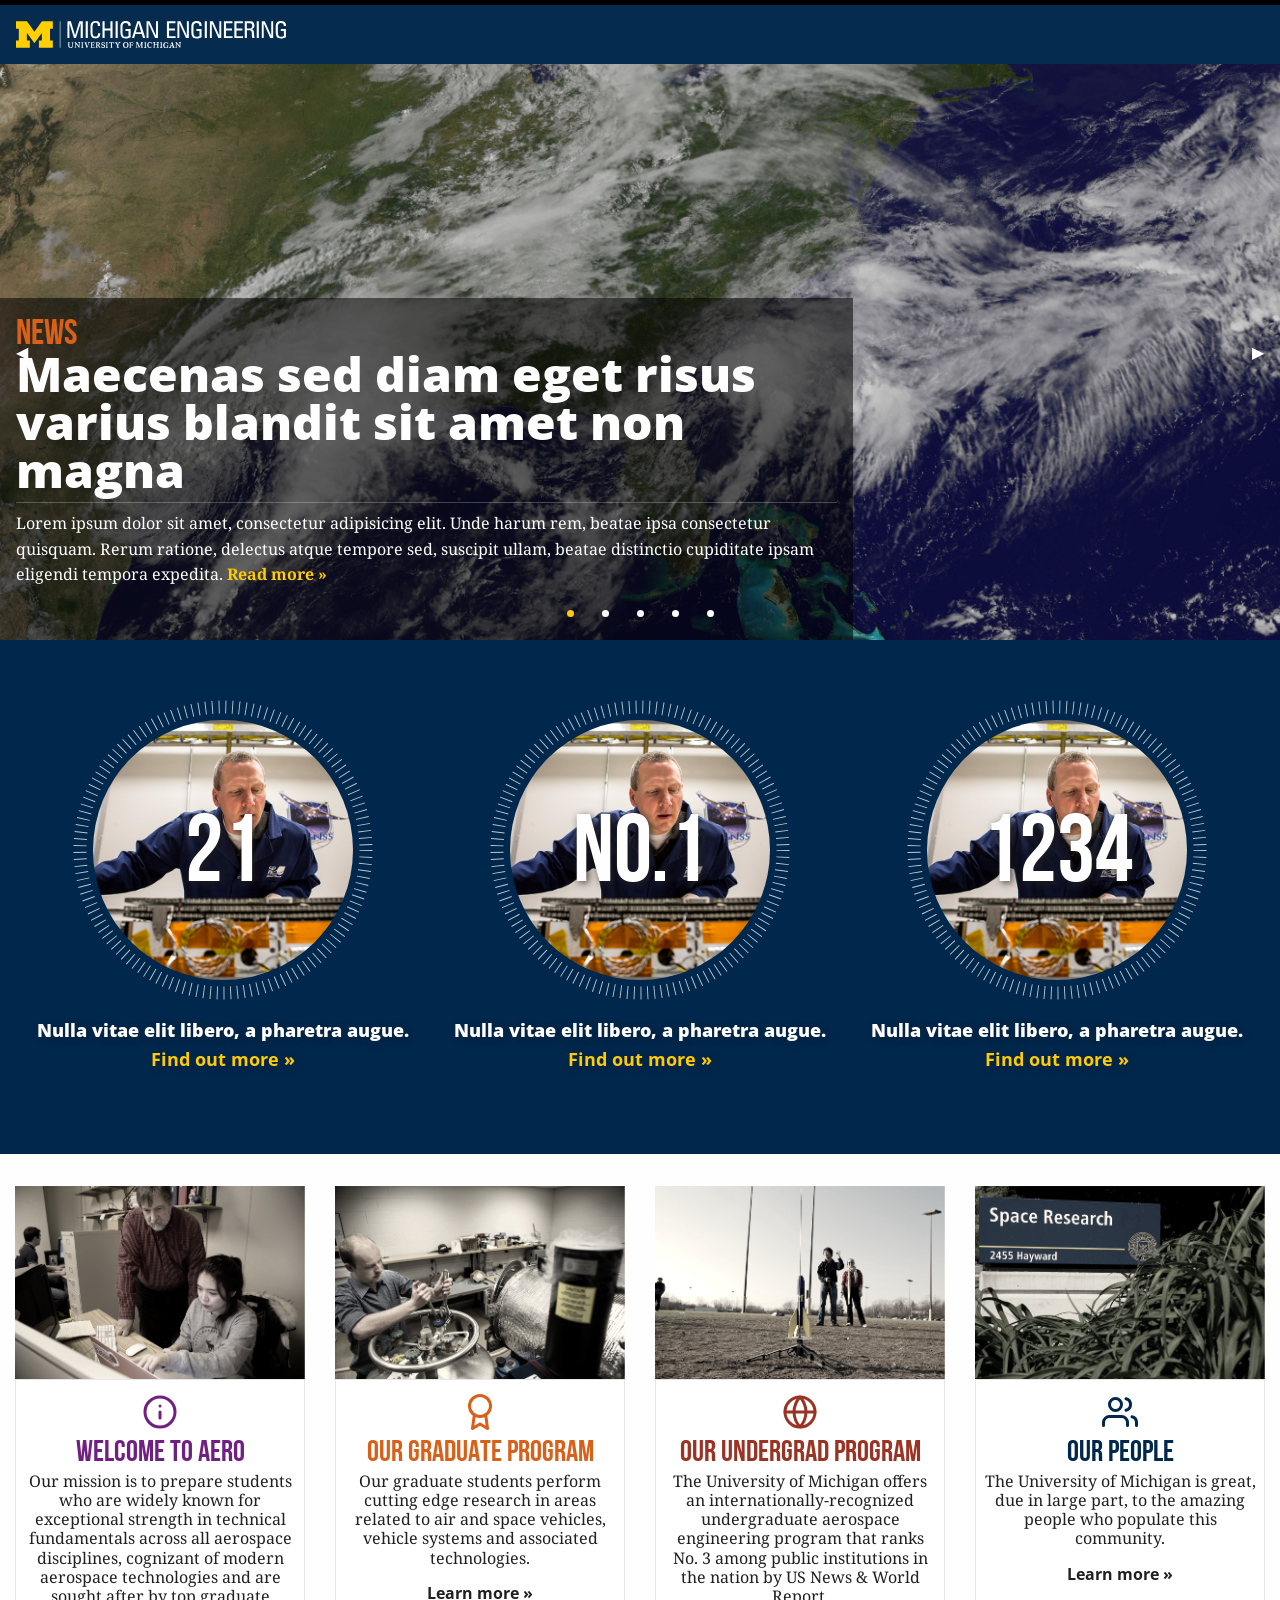
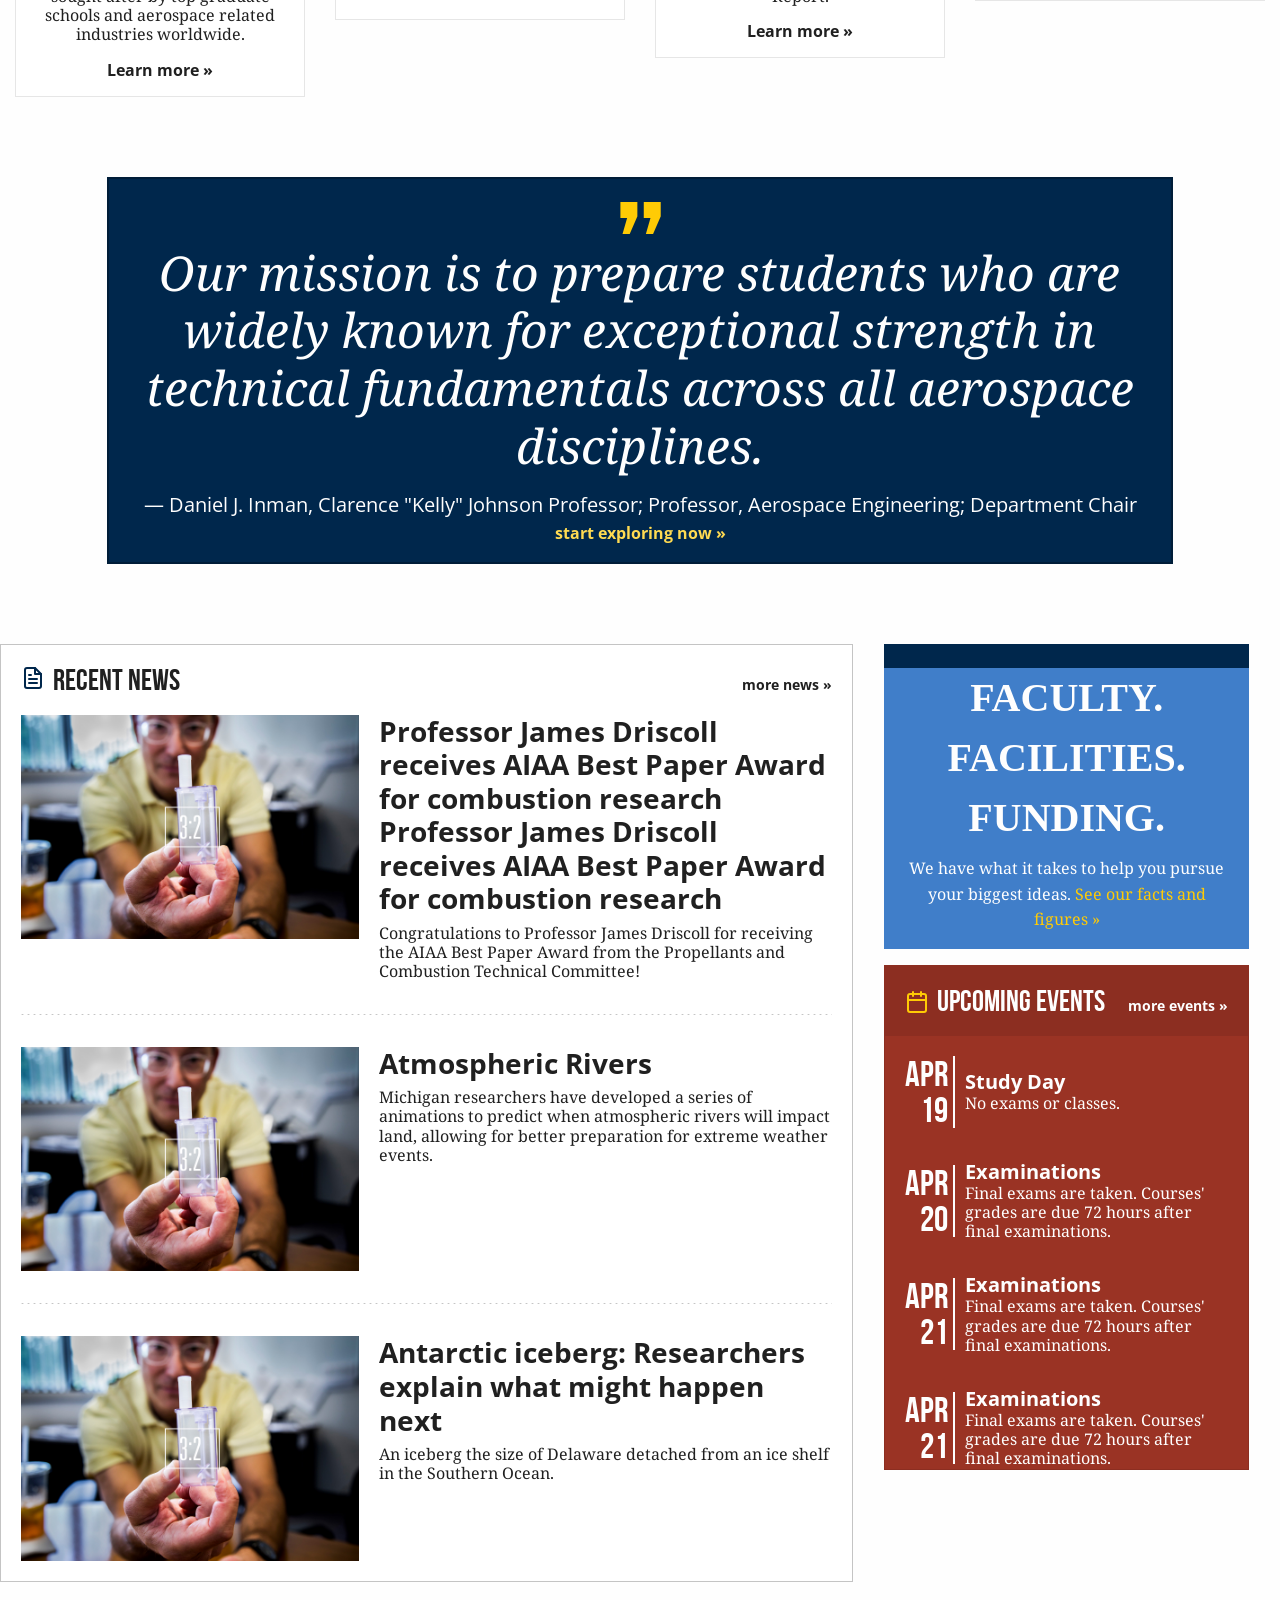
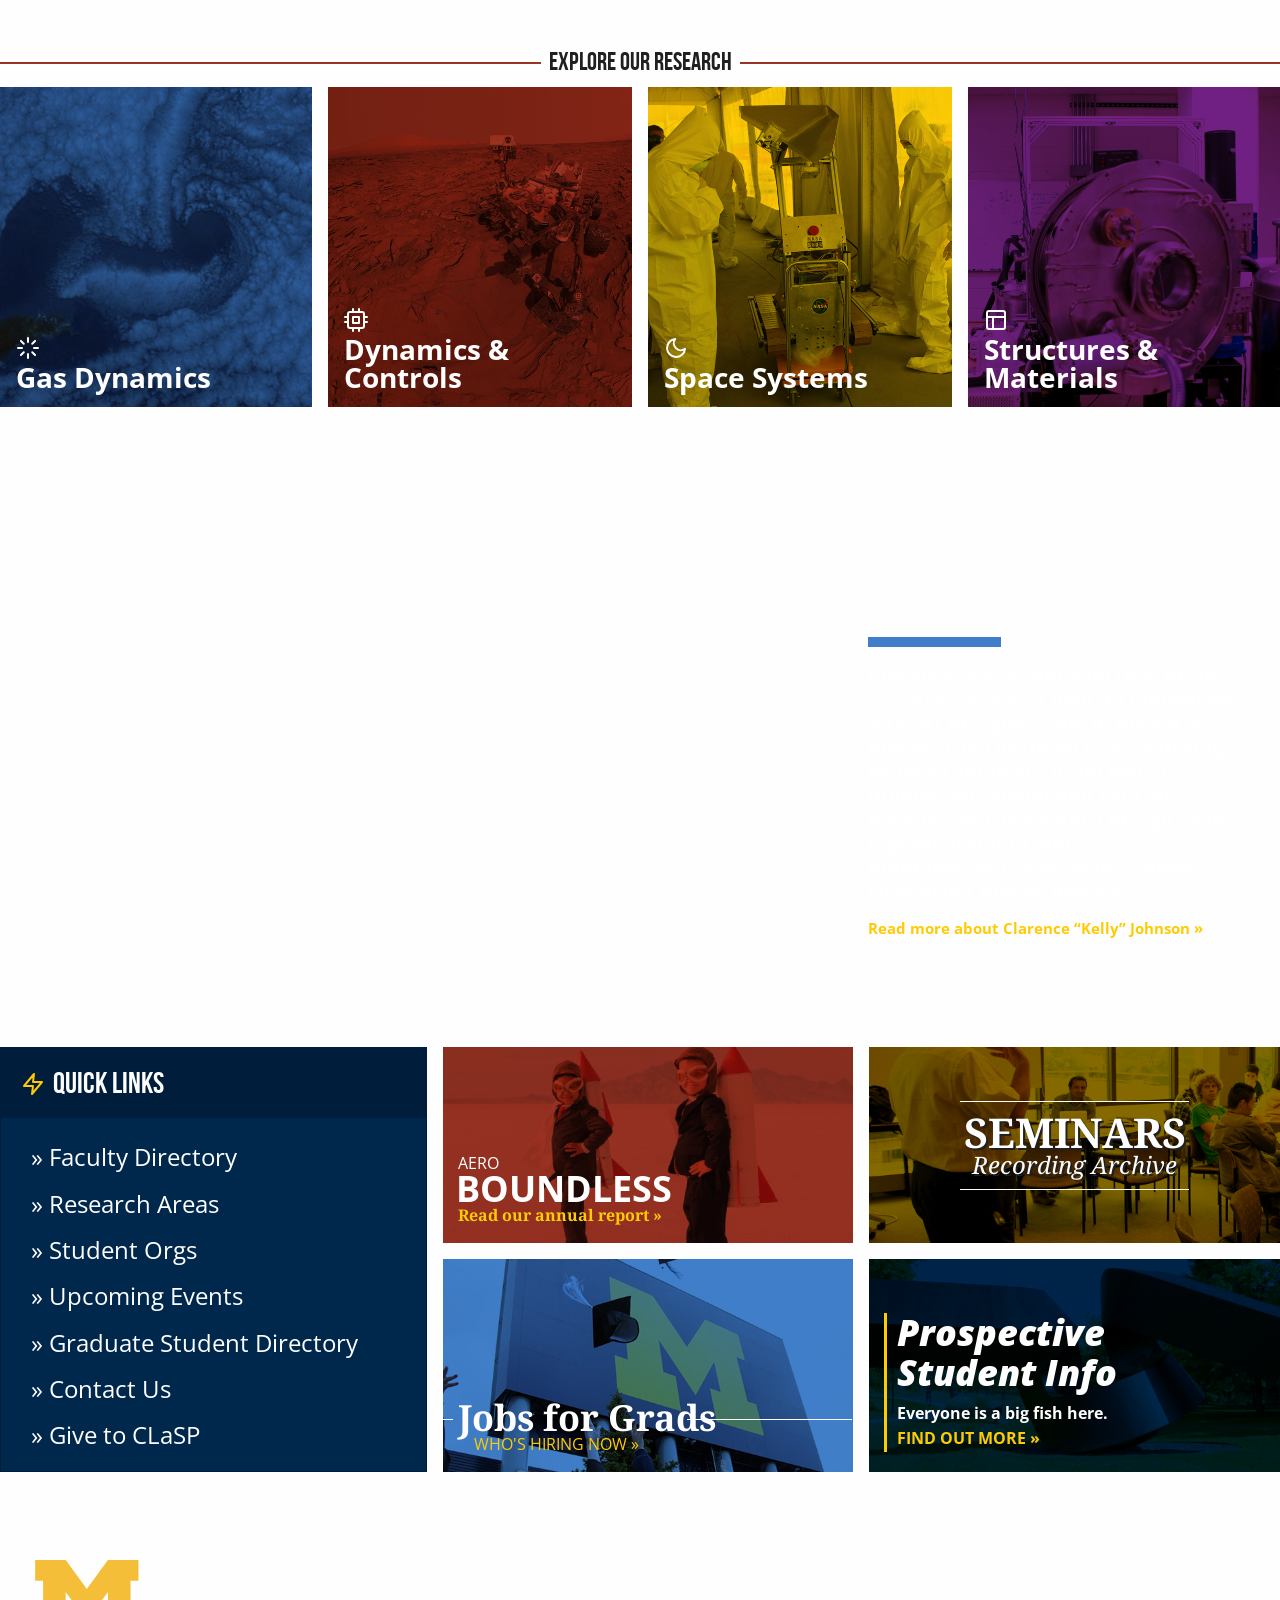
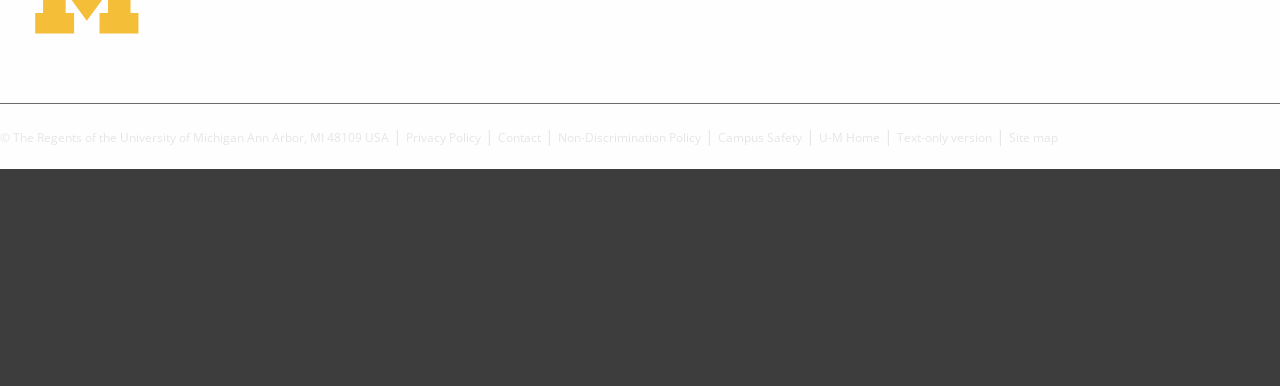
==== commit 68032489: "add temp safari fix for slider" ====
--- a/docs/index.html
+++ b/docs/index.html
@@ -214,7 +214,7 @@
     <div class="main-content">
         <section class="slider-parent-full row expanded collapse align-middle align-center">
             <div class="small-12 medium-12 large-12 columns">
-                <div class="orbit" role="region" aria-label="Favorite Space Pictures" data-orbit data-options="autoPlay:false; accessible:true;">
+                <div class="orbit" role="region" aria-label="Favorite Space Pictures" data-orbit data-options="autoPlay:false; accessible:true;" id="slider">
                     <ul class="orbit-container">
                         <button class="orbit-previous"><span class="show-for-sr">Previous Slide</span>&#9664;&#xFE0E;</button>
                         <button class="orbit-next"><span class="show-for-sr">Next Slide</span>&#9654;&#xFE0E;</button>
@@ -392,7 +392,7 @@
                 <cite>Daniel J. Inman, Clarence "Kelly" Johnson Professor; Professor, Aerospace Engineering; Department Chair</cite>
                 <div class="cta"><a href="#">start exploring now &raquo;</a></div>
             </div>
-        </section>    <section class="feeds promo row collapse" data-equalizer data-equalize-on="medium">
+        </section>    <section class="feeds promo row" data-equalizer data-equalize-on="medium">
             <div class="column small-12 medium-12 large-8 news" data-equalizer-watch>
                 <div class="section_title row align-justify collapse">
                     <div class="column small-10 shrink">
--- a/docs/assets/css/app.css
+++ b/docs/assets/css/app.css
@@ -1 +1 @@
-@charset "UTF-8";@import url(https://fonts.googleapis.com/css?family=Noto+Serif:400,400i,700,700i&subset=latin-ext);@import url(https://fonts.googleapis.com/css?family=Open+Sans:400,400i,600,700,800,800i&subset=latin-ext);@font-face{font-family:bebas_neuebold;src:url(../fonts/bebasneue_bold-webfont.eot);src:url(../fonts/bebasneue_bold-webfont.eot?#iefix) format("embedded-opentype"),url(../fonts/bebasneue_bold-webfont.woff) format("woff"),url(../fonts/bebasneue_bold-webfont.woff) format("woff"),url(../fonts/bebasneue_bold-webfont.ttf) format("truetype"),url(../fonts/bebasneue_bold-webfont.svg#bebas_neuebold) format("svg");font-weight:400;font-style:normal}@font-face{font-family:bebas_neuebook;src:url(../fonts/bebasneue_book-webfont.eot);src:url(../fonts/bebasneue_book-webfont.eot?#iefix) format("embedded-opentype"),url(../fonts/bebasneue_book-webfont.woff) format("woff"),url(../fonts/bebasneue_book-webfont.woff) format("woff"),url(../fonts/bebasneue_book-webfont.ttf) format("truetype"),url(../fonts/bebasneue_book-webfont.svg#bebas_neuebook) format("svg");font-weight:400;font-style:normal}@font-face{font-family:bebas_neuelight;src:url(../fonts/bebasneue_light-webfont.eot);src:url(../fonts/bebasneue_light-webfont.eot?#iefix) format("embedded-opentype"),url(../fonts/bebasneue_light-webfont.woff) format("woff"),url(../fonts/bebasneue_light-webfont.woff) format("woff"),url(../fonts/bebasneue_light-webfont.ttf) format("truetype"),url(../fonts/bebasneue_light-webfont.svg#bebas_neuelight) format("svg");font-weight:400;font-style:normal}@font-face{font-family:bebas_neue_regular;src:url(../fonts/bebasneue_regular-webfont.eot);src:url(../fonts/bebasneue_regular-webfont.eot?#iefix) format("embedded-opentype"),url(../fonts/bebasneue_regular-webfont.woff) format("woff"),url(../fonts/bebasneue_regular-webfont.woff) format("woff"),url(../fonts/bebasneue_regular-webfont.ttf) format("truetype"),url(../fonts/bebasneue_regular-webfont.svg#bebas_neue_regularregular) format("svg");font-weight:400;font-style:normal}@font-face{font-family:bebas_neuethin;src:url(../fonts/bebasneue_thin-webfont.eot);src:url(../fonts/bebasneue_thin-webfont.eot?#iefix) format("embedded-opentype"),url(../fonts/bebasneue_thin-webfont.woff) format("woff"),url(../fonts/bebasneue_thin-webfont.woff) format("woff"),url(../fonts/bebasneue_thin-webfont.ttf) format("truetype"),url(../fonts/bebasneue_thin-webfont.svg#bebas_neuethin) format("svg");font-weight:400;font-style:normal}@media print,screen and (min-width:40em){.reveal,.reveal.large,.reveal.small,.reveal.tiny{right:auto;left:auto;margin:0 auto}}/*! normalize-scss | MIT/GPLv2 License | bit.ly/normalize-scss */html{font-family:sans-serif;line-height:1.15;-ms-text-size-adjust:100%;-webkit-text-size-adjust:100%}body{margin:0}article,aside,footer,header,nav,section{display:block}h1{font-size:2em;margin:.67em 0}figcaption,figure{display:block}figure{margin:1em 40px}hr{box-sizing:content-box;height:0;overflow:visible}main{display:block}pre{font-family:monospace,monospace;font-size:1em}a{background-color:transparent;-webkit-text-decoration-skip:objects}a:active,a:hover{outline-width:0}abbr[title]{border-bottom:none;text-decoration:underline;text-decoration:underline dotted}b,strong{font-weight:inherit}b,strong{font-weight:bolder}code,kbd,samp{font-family:monospace,monospace;font-size:1em}dfn{font-style:italic}mark{background-color:#ff0;color:#000}small{font-size:80%}sub,sup{font-size:75%;line-height:0;position:relative;vertical-align:baseline}sub{bottom:-.25em}sup{top:-.5em}audio,video{display:inline-block}audio:not([controls]){display:none;height:0}img{border-style:none}svg:not(:root){overflow:hidden}button,input,optgroup,select,textarea{font-family:sans-serif;font-size:100%;line-height:1.15;margin:0}button{overflow:visible}button,select{text-transform:none}[type=reset],[type=submit],button,html [type=button]{-webkit-appearance:button}[type=button]::-moz-focus-inner,[type=reset]::-moz-focus-inner,[type=submit]::-moz-focus-inner,button::-moz-focus-inner{border-style:none;padding:0}[type=button]:-moz-focusring,[type=reset]:-moz-focusring,[type=submit]:-moz-focusring,button:-moz-focusring{outline:1px dotted ButtonText}input{overflow:visible}[type=checkbox],[type=radio]{box-sizing:border-box;padding:0}[type=number]::-webkit-inner-spin-button,[type=number]::-webkit-outer-spin-button{height:auto}[type=search]{-webkit-appearance:textfield;outline-offset:-2px}[type=search]::-webkit-search-cancel-button,[type=search]::-webkit-search-decoration{-webkit-appearance:none}::-webkit-file-upload-button{-webkit-appearance:button;font:inherit}fieldset{border:1px solid silver;margin:0 2px;padding:.35em .625em .75em}legend{box-sizing:border-box;display:table;max-width:100%;padding:0;color:inherit;white-space:normal}progress{display:inline-block;vertical-align:baseline}textarea{overflow:auto}details{display:block}summary{display:list-item}menu{display:block}canvas{display:inline-block}template{display:none}[hidden]{display:none}.foundation-mq{font-family:"small=0em&medium=40em&large=64em&xlarge=81.25em&xxlarge=90em"}html{box-sizing:border-box;font-size:100%}*,::after,::before{box-sizing:inherit}body{margin:0;padding:0;background:#fefefe;font-family:"Noto Serif",Georgia,serif;font-weight:400;line-height:1.54;color:#202020;-webkit-font-smoothing:antialiased;-moz-osx-font-smoothing:grayscale}img{display:inline-block;vertical-align:middle;max-width:100%;height:auto;-ms-interpolation-mode:bicubic}textarea{height:auto;min-height:50px;border-radius:3px}select{box-sizing:border-box;width:100%;border-radius:3px}.map_canvas embed,.map_canvas img,.map_canvas object,.mqa-display embed,.mqa-display img,.mqa-display object{max-width:none!important}button{padding:0;-webkit-appearance:none;-moz-appearance:none;appearance:none;border:0;border-radius:3px;background:0 0;line-height:1;cursor:auto}[data-whatinput=mouse] button{outline:0}pre{overflow:auto}button,input,optgroup,select,textarea{font-family:inherit}.is-visible{display:block!important}.is-hidden{display:none!important}.main-content .research .card .text,.row{max-width:81.25rem;margin-right:auto;margin-left:auto;display:-webkit-flex;display:-ms-flexbox;display:flex;-webkit-flex-flow:row wrap;-ms-flex-flow:row wrap;flex-flow:row wrap}.main-content .research .card .row .text,.main-content .research .card .text .row,.main-content .research .card .text .text,.row .main-content .research .card .text,.row .row{margin-right:-.625rem;margin-left:-.625rem}@media print,screen and (min-width:40em){.main-content .research .card .row .text,.main-content .research .card .text .row,.main-content .research .card .text .text,.row .main-content .research .card .text,.row .row{margin-right:-.9375rem;margin-left:-.9375rem}}@media print,screen and (min-width:64em){.main-content .research .card .row .text,.main-content .research .card .text .row,.main-content .research .card .text .text,.row .main-content .research .card .text,.row .row{margin-right:-.9375rem;margin-left:-.9375rem}}@media screen and (min-width:81.25em){.main-content .research .card .row .text,.main-content .research .card .text .row,.main-content .research .card .text .text,.row .main-content .research .card .text,.row .row{margin-right:-.9375rem;margin-left:-.9375rem}}@media screen and (min-width:90em){.main-content .research .card .row .text,.main-content .research .card .text .row,.main-content .research .card .text .text,.row .main-content .research .card .text,.row .row{margin-right:-.9375rem;margin-left:-.9375rem}}.main-content .research .card .row .text,.main-content .research .card .text .row.collapse,.main-content .research .card .text .text,.row .main-content .research .card .text,.row .row.collapse{margin-right:0;margin-left:0}.main-content .research .card .expanded.text,.row.expanded{max-width:none}.main-content .research .card .expanded.text .row,.main-content .research .card .expanded.text .text,.main-content .research .card .row.expanded .text,.row.expanded .main-content .research .card .text,.row.expanded .row{margin-right:auto;margin-left:auto}.main-content .research .card .row:not(.expanded) .text,.main-content .research .card .text:not(.expanded) .row,.main-content .research .card .text:not(.expanded) .text,.row:not(.expanded) .main-content .research .card .text,.row:not(.expanded) .row{max-width:none}.main-content .research .card .text>.column,.main-content .research .card .text>.columns,.row.collapse>.column,.row.collapse>.columns{padding-right:0;padding-left:0}.main-content .research .card .is-collapse-child.text,.main-content .research .card .row.collapse>.column>.text,.main-content .research .card .row.collapse>.columns>.text,.main-content .research .card .text>.column>.row,.main-content .research .card .text>.column>.text,.main-content .research .card .text>.columns>.row,.main-content .research .card .text>.columns>.text,.row.collapse>.column>.row,.row.collapse>.columns>.row,.row.is-collapse-child{margin-right:0;margin-left:0}.column,.columns{-webkit-flex:1 1 0px;-ms-flex:1 1 0px;flex:1 1 0px;padding-right:.625rem;padding-left:.625rem;min-width:0}@media print,screen and (min-width:40em){.column,.columns{padding-right:.9375rem;padding-left:.9375rem}}.column.row.row,.main-content .research .card .column.text,.main-content .research .card .columns.text,.row.row.columns{float:none;display:block}.main-content .research .card .row .column.text,.main-content .research .card .row .columns.text,.main-content .research .card .text .column.row.row,.main-content .research .card .text .column.text,.main-content .research .card .text .columns.text,.main-content .research .card .text .row.row.columns,.row .column.row.row,.row .main-content .research .card .column.text,.row .main-content .research .card .columns.text,.row .row.row.columns{margin-right:0;margin-left:0;padding-right:0;padding-left:0}.small-1{-webkit-flex:0 0 8.33333%;-ms-flex:0 0 8.33333%;flex:0 0 8.33333%;max-width:8.33333%}.small-offset-0{margin-left:0}.small-2{-webkit-flex:0 0 16.66667%;-ms-flex:0 0 16.66667%;flex:0 0 16.66667%;max-width:16.66667%}.small-offset-1{margin-left:8.33333%}.small-3{-webkit-flex:0 0 25%;-ms-flex:0 0 25%;flex:0 0 25%;max-width:25%}.small-offset-2{margin-left:16.66667%}.small-4{-webkit-flex:0 0 33.33333%;-ms-flex:0 0 33.33333%;flex:0 0 33.33333%;max-width:33.33333%}.small-offset-3{margin-left:25%}.small-5{-webkit-flex:0 0 41.66667%;-ms-flex:0 0 41.66667%;flex:0 0 41.66667%;max-width:41.66667%}.small-offset-4{margin-left:33.33333%}.small-6{-webkit-flex:0 0 50%;-ms-flex:0 0 50%;flex:0 0 50%;max-width:50%}.small-offset-5{margin-left:41.66667%}.small-7{-webkit-flex:0 0 58.33333%;-ms-flex:0 0 58.33333%;flex:0 0 58.33333%;max-width:58.33333%}.small-offset-6{margin-left:50%}.small-8{-webkit-flex:0 0 66.66667%;-ms-flex:0 0 66.66667%;flex:0 0 66.66667%;max-width:66.66667%}.small-offset-7{margin-left:58.33333%}.small-9{-webkit-flex:0 0 75%;-ms-flex:0 0 75%;flex:0 0 75%;max-width:75%}.small-offset-8{margin-left:66.66667%}.small-10{-webkit-flex:0 0 83.33333%;-ms-flex:0 0 83.33333%;flex:0 0 83.33333%;max-width:83.33333%}.small-offset-9{margin-left:75%}.small-11{-webkit-flex:0 0 91.66667%;-ms-flex:0 0 91.66667%;flex:0 0 91.66667%;max-width:91.66667%}.small-offset-10{margin-left:83.33333%}.small-12{-webkit-flex:0 0 100%;-ms-flex:0 0 100%;flex:0 0 100%;max-width:100%}.small-offset-11{margin-left:91.66667%}.small-up-1{-webkit-flex-wrap:wrap;-ms-flex-wrap:wrap;flex-wrap:wrap}.small-up-1>.column,.small-up-1>.columns{-webkit-flex:0 0 100%;-ms-flex:0 0 100%;flex:0 0 100%;max-width:100%}.small-up-2{-webkit-flex-wrap:wrap;-ms-flex-wrap:wrap;flex-wrap:wrap}.small-up-2>.column,.small-up-2>.columns{-webkit-flex:0 0 50%;-ms-flex:0 0 50%;flex:0 0 50%;max-width:50%}.small-up-3{-webkit-flex-wrap:wrap;-ms-flex-wrap:wrap;flex-wrap:wrap}.small-up-3>.column,.small-up-3>.columns{-webkit-flex:0 0 33.33333%;-ms-flex:0 0 33.33333%;flex:0 0 33.33333%;max-width:33.33333%}.small-up-4{-webkit-flex-wrap:wrap;-ms-flex-wrap:wrap;flex-wrap:wrap}.small-up-4>.column,.small-up-4>.columns{-webkit-flex:0 0 25%;-ms-flex:0 0 25%;flex:0 0 25%;max-width:25%}.small-up-5{-webkit-flex-wrap:wrap;-ms-flex-wrap:wrap;flex-wrap:wrap}.small-up-5>.column,.small-up-5>.columns{-webkit-flex:0 0 20%;-ms-flex:0 0 20%;flex:0 0 20%;max-width:20%}.small-up-6{-webkit-flex-wrap:wrap;-ms-flex-wrap:wrap;flex-wrap:wrap}.small-up-6>.column,.small-up-6>.columns{-webkit-flex:0 0 16.66667%;-ms-flex:0 0 16.66667%;flex:0 0 16.66667%;max-width:16.66667%}.small-up-7{-webkit-flex-wrap:wrap;-ms-flex-wrap:wrap;flex-wrap:wrap}.small-up-7>.column,.small-up-7>.columns{-webkit-flex:0 0 14.28571%;-ms-flex:0 0 14.28571%;flex:0 0 14.28571%;max-width:14.28571%}.small-up-8{-webkit-flex-wrap:wrap;-ms-flex-wrap:wrap;flex-wrap:wrap}.small-up-8>.column,.small-up-8>.columns{-webkit-flex:0 0 12.5%;-ms-flex:0 0 12.5%;flex:0 0 12.5%;max-width:12.5%}.small-collapse>.column,.small-collapse>.columns{padding-right:0;padding-left:0}.small-uncollapse>.column,.small-uncollapse>.columns{padding-right:.625rem;padding-left:.625rem}@media print,screen and (min-width:40em){.medium-1{-webkit-flex:0 0 8.33333%;-ms-flex:0 0 8.33333%;flex:0 0 8.33333%;max-width:8.33333%}.medium-offset-0{margin-left:0}.medium-2{-webkit-flex:0 0 16.66667%;-ms-flex:0 0 16.66667%;flex:0 0 16.66667%;max-width:16.66667%}.medium-offset-1{margin-left:8.33333%}.medium-3{-webkit-flex:0 0 25%;-ms-flex:0 0 25%;flex:0 0 25%;max-width:25%}.medium-offset-2{margin-left:16.66667%}.medium-4{-webkit-flex:0 0 33.33333%;-ms-flex:0 0 33.33333%;flex:0 0 33.33333%;max-width:33.33333%}.medium-offset-3{margin-left:25%}.medium-5{-webkit-flex:0 0 41.66667%;-ms-flex:0 0 41.66667%;flex:0 0 41.66667%;max-width:41.66667%}.medium-offset-4{margin-left:33.33333%}.medium-6{-webkit-flex:0 0 50%;-ms-flex:0 0 50%;flex:0 0 50%;max-width:50%}.medium-offset-5{margin-left:41.66667%}.medium-7{-webkit-flex:0 0 58.33333%;-ms-flex:0 0 58.33333%;flex:0 0 58.33333%;max-width:58.33333%}.medium-offset-6{margin-left:50%}.medium-8{-webkit-flex:0 0 66.66667%;-ms-flex:0 0 66.66667%;flex:0 0 66.66667%;max-width:66.66667%}.medium-offset-7{margin-left:58.33333%}.medium-9{-webkit-flex:0 0 75%;-ms-flex:0 0 75%;flex:0 0 75%;max-width:75%}.medium-offset-8{margin-left:66.66667%}.medium-10{-webkit-flex:0 0 83.33333%;-ms-flex:0 0 83.33333%;flex:0 0 83.33333%;max-width:83.33333%}.medium-offset-9{margin-left:75%}.medium-11{-webkit-flex:0 0 91.66667%;-ms-flex:0 0 91.66667%;flex:0 0 91.66667%;max-width:91.66667%}.medium-offset-10{margin-left:83.33333%}.medium-12{-webkit-flex:0 0 100%;-ms-flex:0 0 100%;flex:0 0 100%;max-width:100%}.medium-offset-11{margin-left:91.66667%}.medium-up-1{-webkit-flex-wrap:wrap;-ms-flex-wrap:wrap;flex-wrap:wrap}.medium-up-1>.column,.medium-up-1>.columns{-webkit-flex:0 0 100%;-ms-flex:0 0 100%;flex:0 0 100%;max-width:100%}.medium-up-2{-webkit-flex-wrap:wrap;-ms-flex-wrap:wrap;flex-wrap:wrap}.medium-up-2>.column,.medium-up-2>.columns{-webkit-flex:0 0 50%;-ms-flex:0 0 50%;flex:0 0 50%;max-width:50%}.medium-up-3{-webkit-flex-wrap:wrap;-ms-flex-wrap:wrap;flex-wrap:wrap}.medium-up-3>.column,.medium-up-3>.columns{-webkit-flex:0 0 33.33333%;-ms-flex:0 0 33.33333%;flex:0 0 33.33333%;max-width:33.33333%}.medium-up-4{-webkit-flex-wrap:wrap;-ms-flex-wrap:wrap;flex-wrap:wrap}.medium-up-4>.column,.medium-up-4>.columns{-webkit-flex:0 0 25%;-ms-flex:0 0 25%;flex:0 0 25%;max-width:25%}.medium-up-5{-webkit-flex-wrap:wrap;-ms-flex-wrap:wrap;flex-wrap:wrap}.medium-up-5>.column,.medium-up-5>.columns{-webkit-flex:0 0 20%;-ms-flex:0 0 20%;flex:0 0 20%;max-width:20%}.medium-up-6{-webkit-flex-wrap:wrap;-ms-flex-wrap:wrap;flex-wrap:wrap}.medium-up-6>.column,.medium-up-6>.columns{-webkit-flex:0 0 16.66667%;-ms-flex:0 0 16.66667%;flex:0 0 16.66667%;max-width:16.66667%}.medium-up-7{-webkit-flex-wrap:wrap;-ms-flex-wrap:wrap;flex-wrap:wrap}.medium-up-7>.column,.medium-up-7>.columns{-webkit-flex:0 0 14.28571%;-ms-flex:0 0 14.28571%;flex:0 0 14.28571%;max-width:14.28571%}.medium-up-8{-webkit-flex-wrap:wrap;-ms-flex-wrap:wrap;flex-wrap:wrap}.medium-up-8>.column,.medium-up-8>.columns{-webkit-flex:0 0 12.5%;-ms-flex:0 0 12.5%;flex:0 0 12.5%;max-width:12.5%}}@media print,screen and (min-width:40em) and (min-width:40em){.medium-expand{-webkit-flex:1 1 0px;-ms-flex:1 1 0px;flex:1 1 0px}}.main-content .research .card .medium-unstack.text>.column,.main-content .research .card .medium-unstack.text>.columns,.row.medium-unstack>.column,.row.medium-unstack>.columns{-webkit-flex:0 0 100%;-ms-flex:0 0 100%;flex:0 0 100%}@media print,screen and (min-width:40em){.main-content .research .card .medium-unstack.text>.column,.main-content .research .card .medium-unstack.text>.columns,.row.medium-unstack>.column,.row.medium-unstack>.columns{-webkit-flex:1 1 0px;-ms-flex:1 1 0px;flex:1 1 0px}}@media print,screen and (min-width:40em){.medium-collapse>.column,.medium-collapse>.columns{padding-right:0;padding-left:0}.medium-uncollapse>.column,.medium-uncollapse>.columns{padding-right:.9375rem;padding-left:.9375rem}}@media print,screen and (min-width:64em){.large-1{-webkit-flex:0 0 8.33333%;-ms-flex:0 0 8.33333%;flex:0 0 8.33333%;max-width:8.33333%}.large-offset-0{margin-left:0}.large-2{-webkit-flex:0 0 16.66667%;-ms-flex:0 0 16.66667%;flex:0 0 16.66667%;max-width:16.66667%}.large-offset-1{margin-left:8.33333%}.large-3{-webkit-flex:0 0 25%;-ms-flex:0 0 25%;flex:0 0 25%;max-width:25%}.large-offset-2{margin-left:16.66667%}.large-4{-webkit-flex:0 0 33.33333%;-ms-flex:0 0 33.33333%;flex:0 0 33.33333%;max-width:33.33333%}.large-offset-3{margin-left:25%}.large-5{-webkit-flex:0 0 41.66667%;-ms-flex:0 0 41.66667%;flex:0 0 41.66667%;max-width:41.66667%}.large-offset-4{margin-left:33.33333%}.large-6{-webkit-flex:0 0 50%;-ms-flex:0 0 50%;flex:0 0 50%;max-width:50%}.large-offset-5{margin-left:41.66667%}.large-7{-webkit-flex:0 0 58.33333%;-ms-flex:0 0 58.33333%;flex:0 0 58.33333%;max-width:58.33333%}.large-offset-6{margin-left:50%}.large-8{-webkit-flex:0 0 66.66667%;-ms-flex:0 0 66.66667%;flex:0 0 66.66667%;max-width:66.66667%}.large-offset-7{margin-left:58.33333%}.large-9{-webkit-flex:0 0 75%;-ms-flex:0 0 75%;flex:0 0 75%;max-width:75%}.large-offset-8{margin-left:66.66667%}.large-10{-webkit-flex:0 0 83.33333%;-ms-flex:0 0 83.33333%;flex:0 0 83.33333%;max-width:83.33333%}.large-offset-9{margin-left:75%}.large-11{-webkit-flex:0 0 91.66667%;-ms-flex:0 0 91.66667%;flex:0 0 91.66667%;max-width:91.66667%}.large-offset-10{margin-left:83.33333%}.large-12{-webkit-flex:0 0 100%;-ms-flex:0 0 100%;flex:0 0 100%;max-width:100%}.large-offset-11{margin-left:91.66667%}.large-up-1{-webkit-flex-wrap:wrap;-ms-flex-wrap:wrap;flex-wrap:wrap}.large-up-1>.column,.large-up-1>.columns{-webkit-flex:0 0 100%;-ms-flex:0 0 100%;flex:0 0 100%;max-width:100%}.large-up-2{-webkit-flex-wrap:wrap;-ms-flex-wrap:wrap;flex-wrap:wrap}.large-up-2>.column,.large-up-2>.columns{-webkit-flex:0 0 50%;-ms-flex:0 0 50%;flex:0 0 50%;max-width:50%}.large-up-3{-webkit-flex-wrap:wrap;-ms-flex-wrap:wrap;flex-wrap:wrap}.large-up-3>.column,.large-up-3>.columns{-webkit-flex:0 0 33.33333%;-ms-flex:0 0 33.33333%;flex:0 0 33.33333%;max-width:33.33333%}.large-up-4{-webkit-flex-wrap:wrap;-ms-flex-wrap:wrap;flex-wrap:wrap}.large-up-4>.column,.large-up-4>.columns{-webkit-flex:0 0 25%;-ms-flex:0 0 25%;flex:0 0 25%;max-width:25%}.large-up-5{-webkit-flex-wrap:wrap;-ms-flex-wrap:wrap;flex-wrap:wrap}.large-up-5>.column,.large-up-5>.columns{-webkit-flex:0 0 20%;-ms-flex:0 0 20%;flex:0 0 20%;max-width:20%}.large-up-6{-webkit-flex-wrap:wrap;-ms-flex-wrap:wrap;flex-wrap:wrap}.large-up-6>.column,.large-up-6>.columns{-webkit-flex:0 0 16.66667%;-ms-flex:0 0 16.66667%;flex:0 0 16.66667%;max-width:16.66667%}.large-up-7{-webkit-flex-wrap:wrap;-ms-flex-wrap:wrap;flex-wrap:wrap}.large-up-7>.column,.large-up-7>.columns{-webkit-flex:0 0 14.28571%;-ms-flex:0 0 14.28571%;flex:0 0 14.28571%;max-width:14.28571%}.large-up-8{-webkit-flex-wrap:wrap;-ms-flex-wrap:wrap;flex-wrap:wrap}.large-up-8>.column,.large-up-8>.columns{-webkit-flex:0 0 12.5%;-ms-flex:0 0 12.5%;flex:0 0 12.5%;max-width:12.5%}}@media print,screen and (min-width:64em) and (min-width:64em){.large-expand{-webkit-flex:1 1 0px;-ms-flex:1 1 0px;flex:1 1 0px}}.main-content .research .card .large-unstack.text>.column,.main-content .research .card .large-unstack.text>.columns,.row.large-unstack>.column,.row.large-unstack>.columns{-webkit-flex:0 0 100%;-ms-flex:0 0 100%;flex:0 0 100%}@media print,screen and (min-width:64em){.main-content .research .card .large-unstack.text>.column,.main-content .research .card .large-unstack.text>.columns,.row.large-unstack>.column,.row.large-unstack>.columns{-webkit-flex:1 1 0px;-ms-flex:1 1 0px;flex:1 1 0px}}@media print,screen and (min-width:64em){.large-collapse>.column,.large-collapse>.columns{padding-right:0;padding-left:0}.large-uncollapse>.column,.large-uncollapse>.columns{padding-right:.9375rem;padding-left:.9375rem}}@media screen and (min-width:81.25em){.xlarge-1{-webkit-flex:0 0 8.33333%;-ms-flex:0 0 8.33333%;flex:0 0 8.33333%;max-width:8.33333%}.xlarge-offset-0{margin-left:0}.xlarge-2{-webkit-flex:0 0 16.66667%;-ms-flex:0 0 16.66667%;flex:0 0 16.66667%;max-width:16.66667%}.xlarge-offset-1{margin-left:8.33333%}.xlarge-3{-webkit-flex:0 0 25%;-ms-flex:0 0 25%;flex:0 0 25%;max-width:25%}.xlarge-offset-2{margin-left:16.66667%}.xlarge-4{-webkit-flex:0 0 33.33333%;-ms-flex:0 0 33.33333%;flex:0 0 33.33333%;max-width:33.33333%}.xlarge-offset-3{margin-left:25%}.xlarge-5{-webkit-flex:0 0 41.66667%;-ms-flex:0 0 41.66667%;flex:0 0 41.66667%;max-width:41.66667%}.xlarge-offset-4{margin-left:33.33333%}.xlarge-6{-webkit-flex:0 0 50%;-ms-flex:0 0 50%;flex:0 0 50%;max-width:50%}.xlarge-offset-5{margin-left:41.66667%}.xlarge-7{-webkit-flex:0 0 58.33333%;-ms-flex:0 0 58.33333%;flex:0 0 58.33333%;max-width:58.33333%}.xlarge-offset-6{margin-left:50%}.xlarge-8{-webkit-flex:0 0 66.66667%;-ms-flex:0 0 66.66667%;flex:0 0 66.66667%;max-width:66.66667%}.xlarge-offset-7{margin-left:58.33333%}.xlarge-9{-webkit-flex:0 0 75%;-ms-flex:0 0 75%;flex:0 0 75%;max-width:75%}.xlarge-offset-8{margin-left:66.66667%}.xlarge-10{-webkit-flex:0 0 83.33333%;-ms-flex:0 0 83.33333%;flex:0 0 83.33333%;max-width:83.33333%}.xlarge-offset-9{margin-left:75%}.xlarge-11{-webkit-flex:0 0 91.66667%;-ms-flex:0 0 91.66667%;flex:0 0 91.66667%;max-width:91.66667%}.xlarge-offset-10{margin-left:83.33333%}.xlarge-12{-webkit-flex:0 0 100%;-ms-flex:0 0 100%;flex:0 0 100%;max-width:100%}.xlarge-offset-11{margin-left:91.66667%}.xlarge-up-1{-webkit-flex-wrap:wrap;-ms-flex-wrap:wrap;flex-wrap:wrap}.xlarge-up-1>.column,.xlarge-up-1>.columns{-webkit-flex:0 0 100%;-ms-flex:0 0 100%;flex:0 0 100%;max-width:100%}.xlarge-up-2{-webkit-flex-wrap:wrap;-ms-flex-wrap:wrap;flex-wrap:wrap}.xlarge-up-2>.column,.xlarge-up-2>.columns{-webkit-flex:0 0 50%;-ms-flex:0 0 50%;flex:0 0 50%;max-width:50%}.xlarge-up-3{-webkit-flex-wrap:wrap;-ms-flex-wrap:wrap;flex-wrap:wrap}.xlarge-up-3>.column,.xlarge-up-3>.columns{-webkit-flex:0 0 33.33333%;-ms-flex:0 0 33.33333%;flex:0 0 33.33333%;max-width:33.33333%}.xlarge-up-4{-webkit-flex-wrap:wrap;-ms-flex-wrap:wrap;flex-wrap:wrap}.xlarge-up-4>.column,.xlarge-up-4>.columns{-webkit-flex:0 0 25%;-ms-flex:0 0 25%;flex:0 0 25%;max-width:25%}.xlarge-up-5{-webkit-flex-wrap:wrap;-ms-flex-wrap:wrap;flex-wrap:wrap}.xlarge-up-5>.column,.xlarge-up-5>.columns{-webkit-flex:0 0 20%;-ms-flex:0 0 20%;flex:0 0 20%;max-width:20%}.xlarge-up-6{-webkit-flex-wrap:wrap;-ms-flex-wrap:wrap;flex-wrap:wrap}.xlarge-up-6>.column,.xlarge-up-6>.columns{-webkit-flex:0 0 16.66667%;-ms-flex:0 0 16.66667%;flex:0 0 16.66667%;max-width:16.66667%}.xlarge-up-7{-webkit-flex-wrap:wrap;-ms-flex-wrap:wrap;flex-wrap:wrap}.xlarge-up-7>.column,.xlarge-up-7>.columns{-webkit-flex:0 0 14.28571%;-ms-flex:0 0 14.28571%;flex:0 0 14.28571%;max-width:14.28571%}.xlarge-up-8{-webkit-flex-wrap:wrap;-ms-flex-wrap:wrap;flex-wrap:wrap}.xlarge-up-8>.column,.xlarge-up-8>.columns{-webkit-flex:0 0 12.5%;-ms-flex:0 0 12.5%;flex:0 0 12.5%;max-width:12.5%}}@media screen and (min-width:81.25em) and (min-width:81.25em){.xlarge-expand{-webkit-flex:1 1 0px;-ms-flex:1 1 0px;flex:1 1 0px}}.main-content .research .card .xlarge-unstack.text>.column,.main-content .research .card .xlarge-unstack.text>.columns,.row.xlarge-unstack>.column,.row.xlarge-unstack>.columns{-webkit-flex:0 0 100%;-ms-flex:0 0 100%;flex:0 0 100%}@media screen and (min-width:81.25em){.main-content .research .card .xlarge-unstack.text>.column,.main-content .research .card .xlarge-unstack.text>.columns,.row.xlarge-unstack>.column,.row.xlarge-unstack>.columns{-webkit-flex:1 1 0px;-ms-flex:1 1 0px;flex:1 1 0px}}@media screen and (min-width:81.25em){.xlarge-collapse>.column,.xlarge-collapse>.columns{padding-right:0;padding-left:0}.xlarge-uncollapse>.column,.xlarge-uncollapse>.columns{padding-right:.9375rem;padding-left:.9375rem}}@media screen and (min-width:90em){.xxlarge-1{-webkit-flex:0 0 8.33333%;-ms-flex:0 0 8.33333%;flex:0 0 8.33333%;max-width:8.33333%}.xxlarge-offset-0{margin-left:0}.xxlarge-2{-webkit-flex:0 0 16.66667%;-ms-flex:0 0 16.66667%;flex:0 0 16.66667%;max-width:16.66667%}.xxlarge-offset-1{margin-left:8.33333%}.xxlarge-3{-webkit-flex:0 0 25%;-ms-flex:0 0 25%;flex:0 0 25%;max-width:25%}.xxlarge-offset-2{margin-left:16.66667%}.xxlarge-4{-webkit-flex:0 0 33.33333%;-ms-flex:0 0 33.33333%;flex:0 0 33.33333%;max-width:33.33333%}.xxlarge-offset-3{margin-left:25%}.xxlarge-5{-webkit-flex:0 0 41.66667%;-ms-flex:0 0 41.66667%;flex:0 0 41.66667%;max-width:41.66667%}.xxlarge-offset-4{margin-left:33.33333%}.xxlarge-6{-webkit-flex:0 0 50%;-ms-flex:0 0 50%;flex:0 0 50%;max-width:50%}.xxlarge-offset-5{margin-left:41.66667%}.xxlarge-7{-webkit-flex:0 0 58.33333%;-ms-flex:0 0 58.33333%;flex:0 0 58.33333%;max-width:58.33333%}.xxlarge-offset-6{margin-left:50%}.xxlarge-8{-webkit-flex:0 0 66.66667%;-ms-flex:0 0 66.66667%;flex:0 0 66.66667%;max-width:66.66667%}.xxlarge-offset-7{margin-left:58.33333%}.xxlarge-9{-webkit-flex:0 0 75%;-ms-flex:0 0 75%;flex:0 0 75%;max-width:75%}.xxlarge-offset-8{margin-left:66.66667%}.xxlarge-10{-webkit-flex:0 0 83.33333%;-ms-flex:0 0 83.33333%;flex:0 0 83.33333%;max-width:83.33333%}.xxlarge-offset-9{margin-left:75%}.xxlarge-11{-webkit-flex:0 0 91.66667%;-ms-flex:0 0 91.66667%;flex:0 0 91.66667%;max-width:91.66667%}.xxlarge-offset-10{margin-left:83.33333%}.xxlarge-12{-webkit-flex:0 0 100%;-ms-flex:0 0 100%;flex:0 0 100%;max-width:100%}.xxlarge-offset-11{margin-left:91.66667%}.xxlarge-up-1{-webkit-flex-wrap:wrap;-ms-flex-wrap:wrap;flex-wrap:wrap}.xxlarge-up-1>.column,.xxlarge-up-1>.columns{-webkit-flex:0 0 100%;-ms-flex:0 0 100%;flex:0 0 100%;max-width:100%}.xxlarge-up-2{-webkit-flex-wrap:wrap;-ms-flex-wrap:wrap;flex-wrap:wrap}.xxlarge-up-2>.column,.xxlarge-up-2>.columns{-webkit-flex:0 0 50%;-ms-flex:0 0 50%;flex:0 0 50%;max-width:50%}.xxlarge-up-3{-webkit-flex-wrap:wrap;-ms-flex-wrap:wrap;flex-wrap:wrap}.xxlarge-up-3>.column,.xxlarge-up-3>.columns{-webkit-flex:0 0 33.33333%;-ms-flex:0 0 33.33333%;flex:0 0 33.33333%;max-width:33.33333%}.xxlarge-up-4{-webkit-flex-wrap:wrap;-ms-flex-wrap:wrap;flex-wrap:wrap}.xxlarge-up-4>.column,.xxlarge-up-4>.columns{-webkit-flex:0 0 25%;-ms-flex:0 0 25%;flex:0 0 25%;max-width:25%}.xxlarge-up-5{-webkit-flex-wrap:wrap;-ms-flex-wrap:wrap;flex-wrap:wrap}.xxlarge-up-5>.column,.xxlarge-up-5>.columns{-webkit-flex:0 0 20%;-ms-flex:0 0 20%;flex:0 0 20%;max-width:20%}.xxlarge-up-6{-webkit-flex-wrap:wrap;-ms-flex-wrap:wrap;flex-wrap:wrap}.xxlarge-up-6>.column,.xxlarge-up-6>.columns{-webkit-flex:0 0 16.66667%;-ms-flex:0 0 16.66667%;flex:0 0 16.66667%;max-width:16.66667%}.xxlarge-up-7{-webkit-flex-wrap:wrap;-ms-flex-wrap:wrap;flex-wrap:wrap}.xxlarge-up-7>.column,.xxlarge-up-7>.columns{-webkit-flex:0 0 14.28571%;-ms-flex:0 0 14.28571%;flex:0 0 14.28571%;max-width:14.28571%}.xxlarge-up-8{-webkit-flex-wrap:wrap;-ms-flex-wrap:wrap;flex-wrap:wrap}.xxlarge-up-8>.column,.xxlarge-up-8>.columns{-webkit-flex:0 0 12.5%;-ms-flex:0 0 12.5%;flex:0 0 12.5%;max-width:12.5%}}@media screen and (min-width:90em) and (min-width:90em){.xxlarge-expand{-webkit-flex:1 1 0px;-ms-flex:1 1 0px;flex:1 1 0px}}.main-content .research .card .xxlarge-unstack.text>.column,.main-content .research .card .xxlarge-unstack.text>.columns,.row.xxlarge-unstack>.column,.row.xxlarge-unstack>.columns{-webkit-flex:0 0 100%;-ms-flex:0 0 100%;flex:0 0 100%}@media screen and (min-width:90em){.main-content .research .card .xxlarge-unstack.text>.column,.main-content .research .card .xxlarge-unstack.text>.columns,.row.xxlarge-unstack>.column,.row.xxlarge-unstack>.columns{-webkit-flex:1 1 0px;-ms-flex:1 1 0px;flex:1 1 0px}}@media screen and (min-width:90em){.xxlarge-collapse>.column,.xxlarge-collapse>.columns{padding-right:0;padding-left:0}.xxlarge-uncollapse>.column,.xxlarge-uncollapse>.columns{padding-right:.9375rem;padding-left:.9375rem}}.shrink{-webkit-flex:0 0 auto;-ms-flex:0 0 auto;flex:0 0 auto;max-width:100%}.column-block{margin-bottom:1.25rem}.column-block>:last-child{margin-bottom:0}@media print,screen and (min-width:40em){.column-block{margin-bottom:1.875rem}.column-block>:last-child{margin-bottom:0}}.grid-container{padding-right:.625rem;padding-left:.625rem;max-width:81.25rem;margin:0 auto}@media print,screen and (min-width:40em){.grid-container{padding-right:.9375rem;padding-left:.9375rem}}.grid-container.fluid{padding-right:.625rem;padding-left:.625rem;max-width:100%;margin:0 auto}@media print,screen and (min-width:40em){.grid-container.fluid{padding-right:.9375rem;padding-left:.9375rem}}.grid-container.full{padding-right:0;padding-left:0;max-width:100%;margin:0 auto}.grid-x{display:-webkit-flex;display:-ms-flexbox;display:flex;-webkit-flex-flow:row wrap;-ms-flex-flow:row wrap;flex-flow:row wrap}.cell{-webkit-flex:0 0 auto;-ms-flex:0 0 auto;flex:0 0 auto;min-height:0;min-width:0;width:100%}.cell.auto{-webkit-flex:1 1 0px;-ms-flex:1 1 0px;flex:1 1 0px}.cell.shrink{-webkit-flex:0 0 auto;-ms-flex:0 0 auto;flex:0 0 auto}.grid-x>.auto{width:auto}.grid-x>.shrink{width:auto}.grid-x>.small-1,.grid-x>.small-10,.grid-x>.small-11,.grid-x>.small-12,.grid-x>.small-2,.grid-x>.small-3,.grid-x>.small-4,.grid-x>.small-5,.grid-x>.small-6,.grid-x>.small-7,.grid-x>.small-8,.grid-x>.small-9,.grid-x>.small-full,.grid-x>.small-shrink{-webkit-flex-basis:auto;-ms-flex-preferred-size:auto;flex-basis:auto}@media print,screen and (min-width:40em){.grid-x>.medium-1,.grid-x>.medium-10,.grid-x>.medium-11,.grid-x>.medium-12,.grid-x>.medium-2,.grid-x>.medium-3,.grid-x>.medium-4,.grid-x>.medium-5,.grid-x>.medium-6,.grid-x>.medium-7,.grid-x>.medium-8,.grid-x>.medium-9,.grid-x>.medium-full,.grid-x>.medium-shrink{-webkit-flex-basis:auto;-ms-flex-preferred-size:auto;flex-basis:auto}}@media print,screen and (min-width:64em){.grid-x>.large-1,.grid-x>.large-10,.grid-x>.large-11,.grid-x>.large-12,.grid-x>.large-2,.grid-x>.large-3,.grid-x>.large-4,.grid-x>.large-5,.grid-x>.large-6,.grid-x>.large-7,.grid-x>.large-8,.grid-x>.large-9,.grid-x>.large-full,.grid-x>.large-shrink{-webkit-flex-basis:auto;-ms-flex-preferred-size:auto;flex-basis:auto}}@media screen and (min-width:81.25em){.grid-x>.xlarge-1,.grid-x>.xlarge-10,.grid-x>.xlarge-11,.grid-x>.xlarge-12,.grid-x>.xlarge-2,.grid-x>.xlarge-3,.grid-x>.xlarge-4,.grid-x>.xlarge-5,.grid-x>.xlarge-6,.grid-x>.xlarge-7,.grid-x>.xlarge-8,.grid-x>.xlarge-9,.grid-x>.xlarge-full,.grid-x>.xlarge-shrink{-webkit-flex-basis:auto;-ms-flex-preferred-size:auto;flex-basis:auto}}@media screen and (min-width:90em){.grid-x>.xxlarge-1,.grid-x>.xxlarge-10,.grid-x>.xxlarge-11,.grid-x>.xxlarge-12,.grid-x>.xxlarge-2,.grid-x>.xxlarge-3,.grid-x>.xxlarge-4,.grid-x>.xxlarge-5,.grid-x>.xxlarge-6,.grid-x>.xxlarge-7,.grid-x>.xxlarge-8,.grid-x>.xxlarge-9,.grid-x>.xxlarge-full,.grid-x>.xxlarge-shrink{-webkit-flex-basis:auto;-ms-flex-preferred-size:auto;flex-basis:auto}}.grid-x>.small-1{width:8.33333%}.grid-x>.small-2{width:16.66667%}.grid-x>.small-3{width:25%}.grid-x>.small-4{width:33.33333%}.grid-x>.small-5{width:41.66667%}.grid-x>.small-6{width:50%}.grid-x>.small-7{width:58.33333%}.grid-x>.small-8{width:66.66667%}.grid-x>.small-9{width:75%}.grid-x>.small-10{width:83.33333%}.grid-x>.small-11{width:91.66667%}.grid-x>.small-12{width:100%}@media print,screen and (min-width:40em){.grid-x>.medium-auto{-webkit-flex:1 1 0px;-ms-flex:1 1 0px;flex:1 1 0px;width:auto}.grid-x>.medium-shrink{-webkit-flex:0 0 auto;-ms-flex:0 0 auto;flex:0 0 auto;width:auto}.grid-x>.medium-1{width:8.33333%}.grid-x>.medium-2{width:16.66667%}.grid-x>.medium-3{width:25%}.grid-x>.medium-4{width:33.33333%}.grid-x>.medium-5{width:41.66667%}.grid-x>.medium-6{width:50%}.grid-x>.medium-7{width:58.33333%}.grid-x>.medium-8{width:66.66667%}.grid-x>.medium-9{width:75%}.grid-x>.medium-10{width:83.33333%}.grid-x>.medium-11{width:91.66667%}.grid-x>.medium-12{width:100%}}@media print,screen and (min-width:64em){.grid-x>.large-auto{-webkit-flex:1 1 0px;-ms-flex:1 1 0px;flex:1 1 0px;width:auto}.grid-x>.large-shrink{-webkit-flex:0 0 auto;-ms-flex:0 0 auto;flex:0 0 auto;width:auto}.grid-x>.large-1{width:8.33333%}.grid-x>.large-2{width:16.66667%}.grid-x>.large-3{width:25%}.grid-x>.large-4{width:33.33333%}.grid-x>.large-5{width:41.66667%}.grid-x>.large-6{width:50%}.grid-x>.large-7{width:58.33333%}.grid-x>.large-8{width:66.66667%}.grid-x>.large-9{width:75%}.grid-x>.large-10{width:83.33333%}.grid-x>.large-11{width:91.66667%}.grid-x>.large-12{width:100%}}@media screen and (min-width:81.25em){.grid-x>.xlarge-auto{-webkit-flex:1 1 0px;-ms-flex:1 1 0px;flex:1 1 0px;width:auto}.grid-x>.xlarge-shrink{-webkit-flex:0 0 auto;-ms-flex:0 0 auto;flex:0 0 auto;width:auto}.grid-x>.xlarge-1{width:8.33333%}.grid-x>.xlarge-2{width:16.66667%}.grid-x>.xlarge-3{width:25%}.grid-x>.xlarge-4{width:33.33333%}.grid-x>.xlarge-5{width:41.66667%}.grid-x>.xlarge-6{width:50%}.grid-x>.xlarge-7{width:58.33333%}.grid-x>.xlarge-8{width:66.66667%}.grid-x>.xlarge-9{width:75%}.grid-x>.xlarge-10{width:83.33333%}.grid-x>.xlarge-11{width:91.66667%}.grid-x>.xlarge-12{width:100%}}@media screen and (min-width:90em){.grid-x>.xxlarge-auto{-webkit-flex:1 1 0px;-ms-flex:1 1 0px;flex:1 1 0px;width:auto}.grid-x>.xxlarge-shrink{-webkit-flex:0 0 auto;-ms-flex:0 0 auto;flex:0 0 auto;width:auto}.grid-x>.xxlarge-1{width:8.33333%}.grid-x>.xxlarge-2{width:16.66667%}.grid-x>.xxlarge-3{width:25%}.grid-x>.xxlarge-4{width:33.33333%}.grid-x>.xxlarge-5{width:41.66667%}.grid-x>.xxlarge-6{width:50%}.grid-x>.xxlarge-7{width:58.33333%}.grid-x>.xxlarge-8{width:66.66667%}.grid-x>.xxlarge-9{width:75%}.grid-x>.xxlarge-10{width:83.33333%}.grid-x>.xxlarge-11{width:91.66667%}.grid-x>.xxlarge-12{width:100%}}.grid-margin-x:not(.grid-x)>.cell{width:auto}.grid-margin-y:not(.grid-y)>.cell{height:auto}.grid-margin-x{margin-left:-.625rem;margin-right:-.625rem}@media print,screen and (min-width:40em){.grid-margin-x{margin-left:-.9375rem;margin-right:-.9375rem}}.grid-margin-x>.cell{width:calc(100% - 1.25rem);margin-left:.625rem;margin-right:.625rem}@media print,screen and (min-width:40em){.grid-margin-x>.cell{width:calc(100% - 1.875rem);margin-left:.9375rem;margin-right:.9375rem}}.grid-margin-x>.auto{width:auto}.grid-margin-x>.shrink{width:auto}.grid-margin-x>.small-1{width:calc(8.33333% - 1.25rem)}.grid-margin-x>.small-2{width:calc(16.66667% - 1.25rem)}.grid-margin-x>.small-3{width:calc(25% - 1.25rem)}.grid-margin-x>.small-4{width:calc(33.33333% - 1.25rem)}.grid-margin-x>.small-5{width:calc(41.66667% - 1.25rem)}.grid-margin-x>.small-6{width:calc(50% - 1.25rem)}.grid-margin-x>.small-7{width:calc(58.33333% - 1.25rem)}.grid-margin-x>.small-8{width:calc(66.66667% - 1.25rem)}.grid-margin-x>.small-9{width:calc(75% - 1.25rem)}.grid-margin-x>.small-10{width:calc(83.33333% - 1.25rem)}.grid-margin-x>.small-11{width:calc(91.66667% - 1.25rem)}.grid-margin-x>.small-12{width:calc(100% - 1.25rem)}@media print,screen and (min-width:40em){.grid-margin-x>.auto{width:auto}.grid-margin-x>.shrink{width:auto}.grid-margin-x>.small-1{width:calc(8.33333% - 1.875rem)}.grid-margin-x>.small-2{width:calc(16.66667% - 1.875rem)}.grid-margin-x>.small-3{width:calc(25% - 1.875rem)}.grid-margin-x>.small-4{width:calc(33.33333% - 1.875rem)}.grid-margin-x>.small-5{width:calc(41.66667% - 1.875rem)}.grid-margin-x>.small-6{width:calc(50% - 1.875rem)}.grid-margin-x>.small-7{width:calc(58.33333% - 1.875rem)}.grid-margin-x>.small-8{width:calc(66.66667% - 1.875rem)}.grid-margin-x>.small-9{width:calc(75% - 1.875rem)}.grid-margin-x>.small-10{width:calc(83.33333% - 1.875rem)}.grid-margin-x>.small-11{width:calc(91.66667% - 1.875rem)}.grid-margin-x>.small-12{width:calc(100% - 1.875rem)}.grid-margin-x>.medium-auto{width:auto}.grid-margin-x>.medium-shrink{width:auto}.grid-margin-x>.medium-1{width:calc(8.33333% - 1.875rem)}.grid-margin-x>.medium-2{width:calc(16.66667% - 1.875rem)}.grid-margin-x>.medium-3{width:calc(25% - 1.875rem)}.grid-margin-x>.medium-4{width:calc(33.33333% - 1.875rem)}.grid-margin-x>.medium-5{width:calc(41.66667% - 1.875rem)}.grid-margin-x>.medium-6{width:calc(50% - 1.875rem)}.grid-margin-x>.medium-7{width:calc(58.33333% - 1.875rem)}.grid-margin-x>.medium-8{width:calc(66.66667% - 1.875rem)}.grid-margin-x>.medium-9{width:calc(75% - 1.875rem)}.grid-margin-x>.medium-10{width:calc(83.33333% - 1.875rem)}.grid-margin-x>.medium-11{width:calc(91.66667% - 1.875rem)}.grid-margin-x>.medium-12{width:calc(100% - 1.875rem)}}@media print,screen and (min-width:64em){.grid-margin-x>.large-auto{width:auto}.grid-margin-x>.large-shrink{width:auto}.grid-margin-x>.large-1{width:calc(8.33333% - 1.875rem)}.grid-margin-x>.large-2{width:calc(16.66667% - 1.875rem)}.grid-margin-x>.large-3{width:calc(25% - 1.875rem)}.grid-margin-x>.large-4{width:calc(33.33333% - 1.875rem)}.grid-margin-x>.large-5{width:calc(41.66667% - 1.875rem)}.grid-margin-x>.large-6{width:calc(50% - 1.875rem)}.grid-margin-x>.large-7{width:calc(58.33333% - 1.875rem)}.grid-margin-x>.large-8{width:calc(66.66667% - 1.875rem)}.grid-margin-x>.large-9{width:calc(75% - 1.875rem)}.grid-margin-x>.large-10{width:calc(83.33333% - 1.875rem)}.grid-margin-x>.large-11{width:calc(91.66667% - 1.875rem)}.grid-margin-x>.large-12{width:calc(100% - 1.875rem)}}@media screen and (min-width:81.25em){.grid-margin-x>.xlarge-auto{width:auto}.grid-margin-x>.xlarge-shrink{width:auto}.grid-margin-x>.xlarge-1{width:calc(8.33333% - 1.875rem)}.grid-margin-x>.xlarge-2{width:calc(16.66667% - 1.875rem)}.grid-margin-x>.xlarge-3{width:calc(25% - 1.875rem)}.grid-margin-x>.xlarge-4{width:calc(33.33333% - 1.875rem)}.grid-margin-x>.xlarge-5{width:calc(41.66667% - 1.875rem)}.grid-margin-x>.xlarge-6{width:calc(50% - 1.875rem)}.grid-margin-x>.xlarge-7{width:calc(58.33333% - 1.875rem)}.grid-margin-x>.xlarge-8{width:calc(66.66667% - 1.875rem)}.grid-margin-x>.xlarge-9{width:calc(75% - 1.875rem)}.grid-margin-x>.xlarge-10{width:calc(83.33333% - 1.875rem)}.grid-margin-x>.xlarge-11{width:calc(91.66667% - 1.875rem)}.grid-margin-x>.xlarge-12{width:calc(100% - 1.875rem)}}@media screen and (min-width:90em){.grid-margin-x>.xxlarge-auto{width:auto}.grid-margin-x>.xxlarge-shrink{width:auto}.grid-margin-x>.xxlarge-1{width:calc(8.33333% - 1.875rem)}.grid-margin-x>.xxlarge-2{width:calc(16.66667% - 1.875rem)}.grid-margin-x>.xxlarge-3{width:calc(25% - 1.875rem)}.grid-margin-x>.xxlarge-4{width:calc(33.33333% - 1.875rem)}.grid-margin-x>.xxlarge-5{width:calc(41.66667% - 1.875rem)}.grid-margin-x>.xxlarge-6{width:calc(50% - 1.875rem)}.grid-margin-x>.xxlarge-7{width:calc(58.33333% - 1.875rem)}.grid-margin-x>.xxlarge-8{width:calc(66.66667% - 1.875rem)}.grid-margin-x>.xxlarge-9{width:calc(75% - 1.875rem)}.grid-margin-x>.xxlarge-10{width:calc(83.33333% - 1.875rem)}.grid-margin-x>.xxlarge-11{width:calc(91.66667% - 1.875rem)}.grid-margin-x>.xxlarge-12{width:calc(100% - 1.875rem)}}.grid-padding-x .grid-padding-x{margin-right:-.625rem;margin-left:-.625rem}@media print,screen and (min-width:40em){.grid-padding-x .grid-padding-x{margin-right:-.9375rem;margin-left:-.9375rem}}.grid-container:not(.full)>.grid-padding-x{margin-right:-.625rem;margin-left:-.625rem}@media print,screen and (min-width:40em){.grid-container:not(.full)>.grid-padding-x{margin-right:-.9375rem;margin-left:-.9375rem}}.grid-padding-x>.cell{padding-right:.625rem;padding-left:.625rem}@media print,screen and (min-width:40em){.grid-padding-x>.cell{padding-right:.9375rem;padding-left:.9375rem}}.small-up-1>.cell{width:100%}.small-up-2>.cell{width:50%}.small-up-3>.cell{width:33.33333%}.small-up-4>.cell{width:25%}.small-up-5>.cell{width:20%}.small-up-6>.cell{width:16.66667%}.small-up-7>.cell{width:14.28571%}.small-up-8>.cell{width:12.5%}@media print,screen and (min-width:40em){.medium-up-1>.cell{width:100%}.medium-up-2>.cell{width:50%}.medium-up-3>.cell{width:33.33333%}.medium-up-4>.cell{width:25%}.medium-up-5>.cell{width:20%}.medium-up-6>.cell{width:16.66667%}.medium-up-7>.cell{width:14.28571%}.medium-up-8>.cell{width:12.5%}}@media print,screen and (min-width:64em){.large-up-1>.cell{width:100%}.large-up-2>.cell{width:50%}.large-up-3>.cell{width:33.33333%}.large-up-4>.cell{width:25%}.large-up-5>.cell{width:20%}.large-up-6>.cell{width:16.66667%}.large-up-7>.cell{width:14.28571%}.large-up-8>.cell{width:12.5%}}@media screen and (min-width:81.25em){.xlarge-up-1>.cell{width:100%}.xlarge-up-2>.cell{width:50%}.xlarge-up-3>.cell{width:33.33333%}.xlarge-up-4>.cell{width:25%}.xlarge-up-5>.cell{width:20%}.xlarge-up-6>.cell{width:16.66667%}.xlarge-up-7>.cell{width:14.28571%}.xlarge-up-8>.cell{width:12.5%}}@media screen and (min-width:90em){.xxlarge-up-1>.cell{width:100%}.xxlarge-up-2>.cell{width:50%}.xxlarge-up-3>.cell{width:33.33333%}.xxlarge-up-4>.cell{width:25%}.xxlarge-up-5>.cell{width:20%}.xxlarge-up-6>.cell{width:16.66667%}.xxlarge-up-7>.cell{width:14.28571%}.xxlarge-up-8>.cell{width:12.5%}}.grid-margin-x.small-up-1>.cell{width:calc(100% - 1.25rem)}.grid-margin-x.small-up-2>.cell{width:calc(50% - 1.25rem)}.grid-margin-x.small-up-3>.cell{width:calc(33.33333% - 1.25rem)}.grid-margin-x.small-up-4>.cell{width:calc(25% - 1.25rem)}.grid-margin-x.small-up-5>.cell{width:calc(20% - 1.25rem)}.grid-margin-x.small-up-6>.cell{width:calc(16.66667% - 1.25rem)}.grid-margin-x.small-up-7>.cell{width:calc(14.28571% - 1.25rem)}.grid-margin-x.small-up-8>.cell{width:calc(12.5% - 1.25rem)}@media print,screen and (min-width:40em){.grid-margin-x.small-up-1>.cell{width:calc(100% - 1.25rem)}.grid-margin-x.small-up-2>.cell{width:calc(50% - 1.25rem)}.grid-margin-x.small-up-3>.cell{width:calc(33.33333% - 1.25rem)}.grid-margin-x.small-up-4>.cell{width:calc(25% - 1.25rem)}.grid-margin-x.small-up-5>.cell{width:calc(20% - 1.25rem)}.grid-margin-x.small-up-6>.cell{width:calc(16.66667% - 1.25rem)}.grid-margin-x.small-up-7>.cell{width:calc(14.28571% - 1.25rem)}.grid-margin-x.small-up-8>.cell{width:calc(12.5% - 1.25rem)}.grid-margin-x.medium-up-1>.cell{width:calc(100% - 1.875rem)}.grid-margin-x.medium-up-2>.cell{width:calc(50% - 1.875rem)}.grid-margin-x.medium-up-3>.cell{width:calc(33.33333% - 1.875rem)}.grid-margin-x.medium-up-4>.cell{width:calc(25% - 1.875rem)}.grid-margin-x.medium-up-5>.cell{width:calc(20% - 1.875rem)}.grid-margin-x.medium-up-6>.cell{width:calc(16.66667% - 1.875rem)}.grid-margin-x.medium-up-7>.cell{width:calc(14.28571% - 1.875rem)}.grid-margin-x.medium-up-8>.cell{width:calc(12.5% - 1.875rem)}}@media print,screen and (min-width:64em){.grid-margin-x.large-up-1>.cell{width:calc(100% - 1.875rem)}.grid-margin-x.large-up-2>.cell{width:calc(50% - 1.875rem)}.grid-margin-x.large-up-3>.cell{width:calc(33.33333% - 1.875rem)}.grid-margin-x.large-up-4>.cell{width:calc(25% - 1.875rem)}.grid-margin-x.large-up-5>.cell{width:calc(20% - 1.875rem)}.grid-margin-x.large-up-6>.cell{width:calc(16.66667% - 1.875rem)}.grid-margin-x.large-up-7>.cell{width:calc(14.28571% - 1.875rem)}.grid-margin-x.large-up-8>.cell{width:calc(12.5% - 1.875rem)}}@media screen and (min-width:81.25em){.grid-margin-x.xlarge-up-1>.cell{width:calc(100% - 1.875rem)}.grid-margin-x.xlarge-up-2>.cell{width:calc(50% - 1.875rem)}.grid-margin-x.xlarge-up-3>.cell{width:calc(33.33333% - 1.875rem)}.grid-margin-x.xlarge-up-4>.cell{width:calc(25% - 1.875rem)}.grid-margin-x.xlarge-up-5>.cell{width:calc(20% - 1.875rem)}.grid-margin-x.xlarge-up-6>.cell{width:calc(16.66667% - 1.875rem)}.grid-margin-x.xlarge-up-7>.cell{width:calc(14.28571% - 1.875rem)}.grid-margin-x.xlarge-up-8>.cell{width:calc(12.5% - 1.875rem)}}@media screen and (min-width:90em){.grid-margin-x.xxlarge-up-1>.cell{width:calc(100% - 1.875rem)}.grid-margin-x.xxlarge-up-2>.cell{width:calc(50% - 1.875rem)}.grid-margin-x.xxlarge-up-3>.cell{width:calc(33.33333% - 1.875rem)}.grid-margin-x.xxlarge-up-4>.cell{width:calc(25% - 1.875rem)}.grid-margin-x.xxlarge-up-5>.cell{width:calc(20% - 1.875rem)}.grid-margin-x.xxlarge-up-6>.cell{width:calc(16.66667% - 1.875rem)}.grid-margin-x.xxlarge-up-7>.cell{width:calc(14.28571% - 1.875rem)}.grid-margin-x.xxlarge-up-8>.cell{width:calc(12.5% - 1.875rem)}}.small-margin-collapse{margin-right:0;margin-left:0}.small-margin-collapse>.cell{margin-right:0;margin-left:0}.small-margin-collapse>.small-1{width:8.33333%}.small-margin-collapse>.small-2{width:16.66667%}.small-margin-collapse>.small-3{width:25%}.small-margin-collapse>.small-4{width:33.33333%}.small-margin-collapse>.small-5{width:41.66667%}.small-margin-collapse>.small-6{width:50%}.small-margin-collapse>.small-7{width:58.33333%}.small-margin-collapse>.small-8{width:66.66667%}.small-margin-collapse>.small-9{width:75%}.small-margin-collapse>.small-10{width:83.33333%}.small-margin-collapse>.small-11{width:91.66667%}.small-margin-collapse>.small-12{width:100%}@media print,screen and (min-width:40em){.small-margin-collapse>.medium-1{width:8.33333%}.small-margin-collapse>.medium-2{width:16.66667%}.small-margin-collapse>.medium-3{width:25%}.small-margin-collapse>.medium-4{width:33.33333%}.small-margin-collapse>.medium-5{width:41.66667%}.small-margin-collapse>.medium-6{width:50%}.small-margin-collapse>.medium-7{width:58.33333%}.small-margin-collapse>.medium-8{width:66.66667%}.small-margin-collapse>.medium-9{width:75%}.small-margin-collapse>.medium-10{width:83.33333%}.small-margin-collapse>.medium-11{width:91.66667%}.small-margin-collapse>.medium-12{width:100%}}@media print,screen and (min-width:64em){.small-margin-collapse>.large-1{width:8.33333%}.small-margin-collapse>.large-2{width:16.66667%}.small-margin-collapse>.large-3{width:25%}.small-margin-collapse>.large-4{width:33.33333%}.small-margin-collapse>.large-5{width:41.66667%}.small-margin-collapse>.large-6{width:50%}.small-margin-collapse>.large-7{width:58.33333%}.small-margin-collapse>.large-8{width:66.66667%}.small-margin-collapse>.large-9{width:75%}.small-margin-collapse>.large-10{width:83.33333%}.small-margin-collapse>.large-11{width:91.66667%}.small-margin-collapse>.large-12{width:100%}}@media screen and (min-width:81.25em){.small-margin-collapse>.xlarge-1{width:8.33333%}.small-margin-collapse>.xlarge-2{width:16.66667%}.small-margin-collapse>.xlarge-3{width:25%}.small-margin-collapse>.xlarge-4{width:33.33333%}.small-margin-collapse>.xlarge-5{width:41.66667%}.small-margin-collapse>.xlarge-6{width:50%}.small-margin-collapse>.xlarge-7{width:58.33333%}.small-margin-collapse>.xlarge-8{width:66.66667%}.small-margin-collapse>.xlarge-9{width:75%}.small-margin-collapse>.xlarge-10{width:83.33333%}.small-margin-collapse>.xlarge-11{width:91.66667%}.small-margin-collapse>.xlarge-12{width:100%}}@media screen and (min-width:90em){.small-margin-collapse>.xxlarge-1{width:8.33333%}.small-margin-collapse>.xxlarge-2{width:16.66667%}.small-margin-collapse>.xxlarge-3{width:25%}.small-margin-collapse>.xxlarge-4{width:33.33333%}.small-margin-collapse>.xxlarge-5{width:41.66667%}.small-margin-collapse>.xxlarge-6{width:50%}.small-margin-collapse>.xxlarge-7{width:58.33333%}.small-margin-collapse>.xxlarge-8{width:66.66667%}.small-margin-collapse>.xxlarge-9{width:75%}.small-margin-collapse>.xxlarge-10{width:83.33333%}.small-margin-collapse>.xxlarge-11{width:91.66667%}.small-margin-collapse>.xxlarge-12{width:100%}}.small-padding-collapse{margin-right:0;margin-left:0}.small-padding-collapse>.cell{padding-right:0;padding-left:0}@media print,screen and (min-width:40em){.medium-margin-collapse{margin-right:0;margin-left:0}.medium-margin-collapse>.cell{margin-right:0;margin-left:0}}@media print,screen and (min-width:40em){.medium-margin-collapse>.small-1{width:8.33333%}.medium-margin-collapse>.small-2{width:16.66667%}.medium-margin-collapse>.small-3{width:25%}.medium-margin-collapse>.small-4{width:33.33333%}.medium-margin-collapse>.small-5{width:41.66667%}.medium-margin-collapse>.small-6{width:50%}.medium-margin-collapse>.small-7{width:58.33333%}.medium-margin-collapse>.small-8{width:66.66667%}.medium-margin-collapse>.small-9{width:75%}.medium-margin-collapse>.small-10{width:83.33333%}.medium-margin-collapse>.small-11{width:91.66667%}.medium-margin-collapse>.small-12{width:100%}}@media print,screen and (min-width:40em){.medium-margin-collapse>.medium-1{width:8.33333%}.medium-margin-collapse>.medium-2{width:16.66667%}.medium-margin-collapse>.medium-3{width:25%}.medium-margin-collapse>.medium-4{width:33.33333%}.medium-margin-collapse>.medium-5{width:41.66667%}.medium-margin-collapse>.medium-6{width:50%}.medium-margin-collapse>.medium-7{width:58.33333%}.medium-margin-collapse>.medium-8{width:66.66667%}.medium-margin-collapse>.medium-9{width:75%}.medium-margin-collapse>.medium-10{width:83.33333%}.medium-margin-collapse>.medium-11{width:91.66667%}.medium-margin-collapse>.medium-12{width:100%}}@media print,screen and (min-width:64em){.medium-margin-collapse>.large-1{width:8.33333%}.medium-margin-collapse>.large-2{width:16.66667%}.medium-margin-collapse>.large-3{width:25%}.medium-margin-collapse>.large-4{width:33.33333%}.medium-margin-collapse>.large-5{width:41.66667%}.medium-margin-collapse>.large-6{width:50%}.medium-margin-collapse>.large-7{width:58.33333%}.medium-margin-collapse>.large-8{width:66.66667%}.medium-margin-collapse>.large-9{width:75%}.medium-margin-collapse>.large-10{width:83.33333%}.medium-margin-collapse>.large-11{width:91.66667%}.medium-margin-collapse>.large-12{width:100%}}@media screen and (min-width:81.25em){.medium-margin-collapse>.xlarge-1{width:8.33333%}.medium-margin-collapse>.xlarge-2{width:16.66667%}.medium-margin-collapse>.xlarge-3{width:25%}.medium-margin-collapse>.xlarge-4{width:33.33333%}.medium-margin-collapse>.xlarge-5{width:41.66667%}.medium-margin-collapse>.xlarge-6{width:50%}.medium-margin-collapse>.xlarge-7{width:58.33333%}.medium-margin-collapse>.xlarge-8{width:66.66667%}.medium-margin-collapse>.xlarge-9{width:75%}.medium-margin-collapse>.xlarge-10{width:83.33333%}.medium-margin-collapse>.xlarge-11{width:91.66667%}.medium-margin-collapse>.xlarge-12{width:100%}}@media screen and (min-width:90em){.medium-margin-collapse>.xxlarge-1{width:8.33333%}.medium-margin-collapse>.xxlarge-2{width:16.66667%}.medium-margin-collapse>.xxlarge-3{width:25%}.medium-margin-collapse>.xxlarge-4{width:33.33333%}.medium-margin-collapse>.xxlarge-5{width:41.66667%}.medium-margin-collapse>.xxlarge-6{width:50%}.medium-margin-collapse>.xxlarge-7{width:58.33333%}.medium-margin-collapse>.xxlarge-8{width:66.66667%}.medium-margin-collapse>.xxlarge-9{width:75%}.medium-margin-collapse>.xxlarge-10{width:83.33333%}.medium-margin-collapse>.xxlarge-11{width:91.66667%}.medium-margin-collapse>.xxlarge-12{width:100%}}@media print,screen and (min-width:40em){.medium-padding-collapse{margin-right:0;margin-left:0}.medium-padding-collapse>.cell{padding-right:0;padding-left:0}}@media print,screen and (min-width:64em){.large-margin-collapse{margin-right:0;margin-left:0}.large-margin-collapse>.cell{margin-right:0;margin-left:0}}@media print,screen and (min-width:64em){.large-margin-collapse>.small-1{width:8.33333%}.large-margin-collapse>.small-2{width:16.66667%}.large-margin-collapse>.small-3{width:25%}.large-margin-collapse>.small-4{width:33.33333%}.large-margin-collapse>.small-5{width:41.66667%}.large-margin-collapse>.small-6{width:50%}.large-margin-collapse>.small-7{width:58.33333%}.large-margin-collapse>.small-8{width:66.66667%}.large-margin-collapse>.small-9{width:75%}.large-margin-collapse>.small-10{width:83.33333%}.large-margin-collapse>.small-11{width:91.66667%}.large-margin-collapse>.small-12{width:100%}}@media print,screen and (min-width:64em){.large-margin-collapse>.medium-1{width:8.33333%}.large-margin-collapse>.medium-2{width:16.66667%}.large-margin-collapse>.medium-3{width:25%}.large-margin-collapse>.medium-4{width:33.33333%}.large-margin-collapse>.medium-5{width:41.66667%}.large-margin-collapse>.medium-6{width:50%}.large-margin-collapse>.medium-7{width:58.33333%}.large-margin-collapse>.medium-8{width:66.66667%}.large-margin-collapse>.medium-9{width:75%}.large-margin-collapse>.medium-10{width:83.33333%}.large-margin-collapse>.medium-11{width:91.66667%}.large-margin-collapse>.medium-12{width:100%}}@media print,screen and (min-width:64em){.large-margin-collapse>.large-1{width:8.33333%}.large-margin-collapse>.large-2{width:16.66667%}.large-margin-collapse>.large-3{width:25%}.large-margin-collapse>.large-4{width:33.33333%}.large-margin-collapse>.large-5{width:41.66667%}.large-margin-collapse>.large-6{width:50%}.large-margin-collapse>.large-7{width:58.33333%}.large-margin-collapse>.large-8{width:66.66667%}.large-margin-collapse>.large-9{width:75%}.large-margin-collapse>.large-10{width:83.33333%}.large-margin-collapse>.large-11{width:91.66667%}.large-margin-collapse>.large-12{width:100%}}@media screen and (min-width:81.25em){.large-margin-collapse>.xlarge-1{width:8.33333%}.large-margin-collapse>.xlarge-2{width:16.66667%}.large-margin-collapse>.xlarge-3{width:25%}.large-margin-collapse>.xlarge-4{width:33.33333%}.large-margin-collapse>.xlarge-5{width:41.66667%}.large-margin-collapse>.xlarge-6{width:50%}.large-margin-collapse>.xlarge-7{width:58.33333%}.large-margin-collapse>.xlarge-8{width:66.66667%}.large-margin-collapse>.xlarge-9{width:75%}.large-margin-collapse>.xlarge-10{width:83.33333%}.large-margin-collapse>.xlarge-11{width:91.66667%}.large-margin-collapse>.xlarge-12{width:100%}}@media screen and (min-width:90em){.large-margin-collapse>.xxlarge-1{width:8.33333%}.large-margin-collapse>.xxlarge-2{width:16.66667%}.large-margin-collapse>.xxlarge-3{width:25%}.large-margin-collapse>.xxlarge-4{width:33.33333%}.large-margin-collapse>.xxlarge-5{width:41.66667%}.large-margin-collapse>.xxlarge-6{width:50%}.large-margin-collapse>.xxlarge-7{width:58.33333%}.large-margin-collapse>.xxlarge-8{width:66.66667%}.large-margin-collapse>.xxlarge-9{width:75%}.large-margin-collapse>.xxlarge-10{width:83.33333%}.large-margin-collapse>.xxlarge-11{width:91.66667%}.large-margin-collapse>.xxlarge-12{width:100%}}@media print,screen and (min-width:64em){.large-padding-collapse{margin-right:0;margin-left:0}.large-padding-collapse>.cell{padding-right:0;padding-left:0}}@media screen and (min-width:81.25em){.xlarge-margin-collapse{margin-right:0;margin-left:0}.xlarge-margin-collapse>.cell{margin-right:0;margin-left:0}}@media screen and (min-width:81.25em){.xlarge-margin-collapse>.small-1{width:8.33333%}.xlarge-margin-collapse>.small-2{width:16.66667%}.xlarge-margin-collapse>.small-3{width:25%}.xlarge-margin-collapse>.small-4{width:33.33333%}.xlarge-margin-collapse>.small-5{width:41.66667%}.xlarge-margin-collapse>.small-6{width:50%}.xlarge-margin-collapse>.small-7{width:58.33333%}.xlarge-margin-collapse>.small-8{width:66.66667%}.xlarge-margin-collapse>.small-9{width:75%}.xlarge-margin-collapse>.small-10{width:83.33333%}.xlarge-margin-collapse>.small-11{width:91.66667%}.xlarge-margin-collapse>.small-12{width:100%}}@media screen and (min-width:81.25em){.xlarge-margin-collapse>.medium-1{width:8.33333%}.xlarge-margin-collapse>.medium-2{width:16.66667%}.xlarge-margin-collapse>.medium-3{width:25%}.xlarge-margin-collapse>.medium-4{width:33.33333%}.xlarge-margin-collapse>.medium-5{width:41.66667%}.xlarge-margin-collapse>.medium-6{width:50%}.xlarge-margin-collapse>.medium-7{width:58.33333%}.xlarge-margin-collapse>.medium-8{width:66.66667%}.xlarge-margin-collapse>.medium-9{width:75%}.xlarge-margin-collapse>.medium-10{width:83.33333%}.xlarge-margin-collapse>.medium-11{width:91.66667%}.xlarge-margin-collapse>.medium-12{width:100%}}@media screen and (min-width:81.25em){.xlarge-margin-collapse>.large-1{width:8.33333%}.xlarge-margin-collapse>.large-2{width:16.66667%}.xlarge-margin-collapse>.large-3{width:25%}.xlarge-margin-collapse>.large-4{width:33.33333%}.xlarge-margin-collapse>.large-5{width:41.66667%}.xlarge-margin-collapse>.large-6{width:50%}.xlarge-margin-collapse>.large-7{width:58.33333%}.xlarge-margin-collapse>.large-8{width:66.66667%}.xlarge-margin-collapse>.large-9{width:75%}.xlarge-margin-collapse>.large-10{width:83.33333%}.xlarge-margin-collapse>.large-11{width:91.66667%}.xlarge-margin-collapse>.large-12{width:100%}}@media screen and (min-width:81.25em){.xlarge-margin-collapse>.xlarge-1{width:8.33333%}.xlarge-margin-collapse>.xlarge-2{width:16.66667%}.xlarge-margin-collapse>.xlarge-3{width:25%}.xlarge-margin-collapse>.xlarge-4{width:33.33333%}.xlarge-margin-collapse>.xlarge-5{width:41.66667%}.xlarge-margin-collapse>.xlarge-6{width:50%}.xlarge-margin-collapse>.xlarge-7{width:58.33333%}.xlarge-margin-collapse>.xlarge-8{width:66.66667%}.xlarge-margin-collapse>.xlarge-9{width:75%}.xlarge-margin-collapse>.xlarge-10{width:83.33333%}.xlarge-margin-collapse>.xlarge-11{width:91.66667%}.xlarge-margin-collapse>.xlarge-12{width:100%}}@media screen and (min-width:90em){.xlarge-margin-collapse>.xxlarge-1{width:8.33333%}.xlarge-margin-collapse>.xxlarge-2{width:16.66667%}.xlarge-margin-collapse>.xxlarge-3{width:25%}.xlarge-margin-collapse>.xxlarge-4{width:33.33333%}.xlarge-margin-collapse>.xxlarge-5{width:41.66667%}.xlarge-margin-collapse>.xxlarge-6{width:50%}.xlarge-margin-collapse>.xxlarge-7{width:58.33333%}.xlarge-margin-collapse>.xxlarge-8{width:66.66667%}.xlarge-margin-collapse>.xxlarge-9{width:75%}.xlarge-margin-collapse>.xxlarge-10{width:83.33333%}.xlarge-margin-collapse>.xxlarge-11{width:91.66667%}.xlarge-margin-collapse>.xxlarge-12{width:100%}}@media screen and (min-width:81.25em){.xlarge-padding-collapse{margin-right:0;margin-left:0}.xlarge-padding-collapse>.cell{padding-right:0;padding-left:0}}@media screen and (min-width:90em){.xxlarge-margin-collapse{margin-right:0;margin-left:0}.xxlarge-margin-collapse>.cell{margin-right:0;margin-left:0}}@media screen and (min-width:90em){.xxlarge-margin-collapse>.small-1{width:8.33333%}.xxlarge-margin-collapse>.small-2{width:16.66667%}.xxlarge-margin-collapse>.small-3{width:25%}.xxlarge-margin-collapse>.small-4{width:33.33333%}.xxlarge-margin-collapse>.small-5{width:41.66667%}.xxlarge-margin-collapse>.small-6{width:50%}.xxlarge-margin-collapse>.small-7{width:58.33333%}.xxlarge-margin-collapse>.small-8{width:66.66667%}.xxlarge-margin-collapse>.small-9{width:75%}.xxlarge-margin-collapse>.small-10{width:83.33333%}.xxlarge-margin-collapse>.small-11{width:91.66667%}.xxlarge-margin-collapse>.small-12{width:100%}}@media screen and (min-width:90em){.xxlarge-margin-collapse>.medium-1{width:8.33333%}.xxlarge-margin-collapse>.medium-2{width:16.66667%}.xxlarge-margin-collapse>.medium-3{width:25%}.xxlarge-margin-collapse>.medium-4{width:33.33333%}.xxlarge-margin-collapse>.medium-5{width:41.66667%}.xxlarge-margin-collapse>.medium-6{width:50%}.xxlarge-margin-collapse>.medium-7{width:58.33333%}.xxlarge-margin-collapse>.medium-8{width:66.66667%}.xxlarge-margin-collapse>.medium-9{width:75%}.xxlarge-margin-collapse>.medium-10{width:83.33333%}.xxlarge-margin-collapse>.medium-11{width:91.66667%}.xxlarge-margin-collapse>.medium-12{width:100%}}@media screen and (min-width:90em){.xxlarge-margin-collapse>.large-1{width:8.33333%}.xxlarge-margin-collapse>.large-2{width:16.66667%}.xxlarge-margin-collapse>.large-3{width:25%}.xxlarge-margin-collapse>.large-4{width:33.33333%}.xxlarge-margin-collapse>.large-5{width:41.66667%}.xxlarge-margin-collapse>.large-6{width:50%}.xxlarge-margin-collapse>.large-7{width:58.33333%}.xxlarge-margin-collapse>.large-8{width:66.66667%}.xxlarge-margin-collapse>.large-9{width:75%}.xxlarge-margin-collapse>.large-10{width:83.33333%}.xxlarge-margin-collapse>.large-11{width:91.66667%}.xxlarge-margin-collapse>.large-12{width:100%}}@media screen and (min-width:90em){.xxlarge-margin-collapse>.xlarge-1{width:8.33333%}.xxlarge-margin-collapse>.xlarge-2{width:16.66667%}.xxlarge-margin-collapse>.xlarge-3{width:25%}.xxlarge-margin-collapse>.xlarge-4{width:33.33333%}.xxlarge-margin-collapse>.xlarge-5{width:41.66667%}.xxlarge-margin-collapse>.xlarge-6{width:50%}.xxlarge-margin-collapse>.xlarge-7{width:58.33333%}.xxlarge-margin-collapse>.xlarge-8{width:66.66667%}.xxlarge-margin-collapse>.xlarge-9{width:75%}.xxlarge-margin-collapse>.xlarge-10{width:83.33333%}.xxlarge-margin-collapse>.xlarge-11{width:91.66667%}.xxlarge-margin-collapse>.xlarge-12{width:100%}}@media screen and (min-width:90em){.xxlarge-margin-collapse>.xxlarge-1{width:8.33333%}.xxlarge-margin-collapse>.xxlarge-2{width:16.66667%}.xxlarge-margin-collapse>.xxlarge-3{width:25%}.xxlarge-margin-collapse>.xxlarge-4{width:33.33333%}.xxlarge-margin-collapse>.xxlarge-5{width:41.66667%}.xxlarge-margin-collapse>.xxlarge-6{width:50%}.xxlarge-margin-collapse>.xxlarge-7{width:58.33333%}.xxlarge-margin-collapse>.xxlarge-8{width:66.66667%}.xxlarge-margin-collapse>.xxlarge-9{width:75%}.xxlarge-margin-collapse>.xxlarge-10{width:83.33333%}.xxlarge-margin-collapse>.xxlarge-11{width:91.66667%}.xxlarge-margin-collapse>.xxlarge-12{width:100%}}@media screen and (min-width:90em){.xxlarge-padding-collapse{margin-right:0;margin-left:0}.xxlarge-padding-collapse>.cell{padding-right:0;padding-left:0}}.small-offset-0{margin-left:0}.grid-margin-x>.small-offset-0{margin-left:calc(0% + .625rem)}.small-offset-1{margin-left:8.33333%}.grid-margin-x>.small-offset-1{margin-left:calc(8.33333% + .625rem)}.small-offset-2{margin-left:16.66667%}.grid-margin-x>.small-offset-2{margin-left:calc(16.66667% + .625rem)}.small-offset-3{margin-left:25%}.grid-margin-x>.small-offset-3{margin-left:calc(25% + .625rem)}.small-offset-4{margin-left:33.33333%}.grid-margin-x>.small-offset-4{margin-left:calc(33.33333% + .625rem)}.small-offset-5{margin-left:41.66667%}.grid-margin-x>.small-offset-5{margin-left:calc(41.66667% + .625rem)}.small-offset-6{margin-left:50%}.grid-margin-x>.small-offset-6{margin-left:calc(50% + .625rem)}.small-offset-7{margin-left:58.33333%}.grid-margin-x>.small-offset-7{margin-left:calc(58.33333% + .625rem)}.small-offset-8{margin-left:66.66667%}.grid-margin-x>.small-offset-8{margin-left:calc(66.66667% + .625rem)}.small-offset-9{margin-left:75%}.grid-margin-x>.small-offset-9{margin-left:calc(75% + .625rem)}.small-offset-10{margin-left:83.33333%}.grid-margin-x>.small-offset-10{margin-left:calc(83.33333% + .625rem)}.small-offset-11{margin-left:91.66667%}.grid-margin-x>.small-offset-11{margin-left:calc(91.66667% + .625rem)}@media print,screen and (min-width:40em){.medium-offset-0{margin-left:0}.grid-margin-x>.medium-offset-0{margin-left:calc(0% + .9375rem)}.medium-offset-1{margin-left:8.33333%}.grid-margin-x>.medium-offset-1{margin-left:calc(8.33333% + .9375rem)}.medium-offset-2{margin-left:16.66667%}.grid-margin-x>.medium-offset-2{margin-left:calc(16.66667% + .9375rem)}.medium-offset-3{margin-left:25%}.grid-margin-x>.medium-offset-3{margin-left:calc(25% + .9375rem)}.medium-offset-4{margin-left:33.33333%}.grid-margin-x>.medium-offset-4{margin-left:calc(33.33333% + .9375rem)}.medium-offset-5{margin-left:41.66667%}.grid-margin-x>.medium-offset-5{margin-left:calc(41.66667% + .9375rem)}.medium-offset-6{margin-left:50%}.grid-margin-x>.medium-offset-6{margin-left:calc(50% + .9375rem)}.medium-offset-7{margin-left:58.33333%}.grid-margin-x>.medium-offset-7{margin-left:calc(58.33333% + .9375rem)}.medium-offset-8{margin-left:66.66667%}.grid-margin-x>.medium-offset-8{margin-left:calc(66.66667% + .9375rem)}.medium-offset-9{margin-left:75%}.grid-margin-x>.medium-offset-9{margin-left:calc(75% + .9375rem)}.medium-offset-10{margin-left:83.33333%}.grid-margin-x>.medium-offset-10{margin-left:calc(83.33333% + .9375rem)}.medium-offset-11{margin-left:91.66667%}.grid-margin-x>.medium-offset-11{margin-left:calc(91.66667% + .9375rem)}}@media print,screen and (min-width:64em){.large-offset-0{margin-left:0}.grid-margin-x>.large-offset-0{margin-left:calc(0% + .9375rem)}.large-offset-1{margin-left:8.33333%}.grid-margin-x>.large-offset-1{margin-left:calc(8.33333% + .9375rem)}.large-offset-2{margin-left:16.66667%}.grid-margin-x>.large-offset-2{margin-left:calc(16.66667% + .9375rem)}.large-offset-3{margin-left:25%}.grid-margin-x>.large-offset-3{margin-left:calc(25% + .9375rem)}.large-offset-4{margin-left:33.33333%}.grid-margin-x>.large-offset-4{margin-left:calc(33.33333% + .9375rem)}.large-offset-5{margin-left:41.66667%}.grid-margin-x>.large-offset-5{margin-left:calc(41.66667% + .9375rem)}.large-offset-6{margin-left:50%}.grid-margin-x>.large-offset-6{margin-left:calc(50% + .9375rem)}.large-offset-7{margin-left:58.33333%}.grid-margin-x>.large-offset-7{margin-left:calc(58.33333% + .9375rem)}.large-offset-8{margin-left:66.66667%}.grid-margin-x>.large-offset-8{margin-left:calc(66.66667% + .9375rem)}.large-offset-9{margin-left:75%}.grid-margin-x>.large-offset-9{margin-left:calc(75% + .9375rem)}.large-offset-10{margin-left:83.33333%}.grid-margin-x>.large-offset-10{margin-left:calc(83.33333% + .9375rem)}.large-offset-11{margin-left:91.66667%}.grid-margin-x>.large-offset-11{margin-left:calc(91.66667% + .9375rem)}}@media screen and (min-width:81.25em){.xlarge-offset-0{margin-left:0}.grid-margin-x>.xlarge-offset-0{margin-left:calc(0% + .9375rem)}.xlarge-offset-1{margin-left:8.33333%}.grid-margin-x>.xlarge-offset-1{margin-left:calc(8.33333% + .9375rem)}.xlarge-offset-2{margin-left:16.66667%}.grid-margin-x>.xlarge-offset-2{margin-left:calc(16.66667% + .9375rem)}.xlarge-offset-3{margin-left:25%}.grid-margin-x>.xlarge-offset-3{margin-left:calc(25% + .9375rem)}.xlarge-offset-4{margin-left:33.33333%}.grid-margin-x>.xlarge-offset-4{margin-left:calc(33.33333% + .9375rem)}.xlarge-offset-5{margin-left:41.66667%}.grid-margin-x>.xlarge-offset-5{margin-left:calc(41.66667% + .9375rem)}.xlarge-offset-6{margin-left:50%}.grid-margin-x>.xlarge-offset-6{margin-left:calc(50% + .9375rem)}.xlarge-offset-7{margin-left:58.33333%}.grid-margin-x>.xlarge-offset-7{margin-left:calc(58.33333% + .9375rem)}.xlarge-offset-8{margin-left:66.66667%}.grid-margin-x>.xlarge-offset-8{margin-left:calc(66.66667% + .9375rem)}.xlarge-offset-9{margin-left:75%}.grid-margin-x>.xlarge-offset-9{margin-left:calc(75% + .9375rem)}.xlarge-offset-10{margin-left:83.33333%}.grid-margin-x>.xlarge-offset-10{margin-left:calc(83.33333% + .9375rem)}.xlarge-offset-11{margin-left:91.66667%}.grid-margin-x>.xlarge-offset-11{margin-left:calc(91.66667% + .9375rem)}}@media screen and (min-width:90em){.xxlarge-offset-0{margin-left:0}.grid-margin-x>.xxlarge-offset-0{margin-left:calc(0% + .9375rem)}.xxlarge-offset-1{margin-left:8.33333%}.grid-margin-x>.xxlarge-offset-1{margin-left:calc(8.33333% + .9375rem)}.xxlarge-offset-2{margin-left:16.66667%}.grid-margin-x>.xxlarge-offset-2{margin-left:calc(16.66667% + .9375rem)}.xxlarge-offset-3{margin-left:25%}.grid-margin-x>.xxlarge-offset-3{margin-left:calc(25% + .9375rem)}.xxlarge-offset-4{margin-left:33.33333%}.grid-margin-x>.xxlarge-offset-4{margin-left:calc(33.33333% + .9375rem)}.xxlarge-offset-5{margin-left:41.66667%}.grid-margin-x>.xxlarge-offset-5{margin-left:calc(41.66667% + .9375rem)}.xxlarge-offset-6{margin-left:50%}.grid-margin-x>.xxlarge-offset-6{margin-left:calc(50% + .9375rem)}.xxlarge-offset-7{margin-left:58.33333%}.grid-margin-x>.xxlarge-offset-7{margin-left:calc(58.33333% + .9375rem)}.xxlarge-offset-8{margin-left:66.66667%}.grid-margin-x>.xxlarge-offset-8{margin-left:calc(66.66667% + .9375rem)}.xxlarge-offset-9{margin-left:75%}.grid-margin-x>.xxlarge-offset-9{margin-left:calc(75% + .9375rem)}.xxlarge-offset-10{margin-left:83.33333%}.grid-margin-x>.xxlarge-offset-10{margin-left:calc(83.33333% + .9375rem)}.xxlarge-offset-11{margin-left:91.66667%}.grid-margin-x>.xxlarge-offset-11{margin-left:calc(91.66667% + .9375rem)}}.grid-y{display:-webkit-flex;display:-ms-flexbox;display:flex;-webkit-flex-flow:column nowrap;-ms-flex-flow:column nowrap;flex-flow:column nowrap}.grid-y>.cell{width:auto}.grid-y>.auto{height:auto}.grid-y>.shrink{height:auto}.grid-y>.small-1,.grid-y>.small-10,.grid-y>.small-11,.grid-y>.small-12,.grid-y>.small-2,.grid-y>.small-3,.grid-y>.small-4,.grid-y>.small-5,.grid-y>.small-6,.grid-y>.small-7,.grid-y>.small-8,.grid-y>.small-9,.grid-y>.small-full,.grid-y>.small-shrink{-webkit-flex-basis:auto;-ms-flex-preferred-size:auto;flex-basis:auto}@media print,screen and (min-width:40em){.grid-y>.medium-1,.grid-y>.medium-10,.grid-y>.medium-11,.grid-y>.medium-12,.grid-y>.medium-2,.grid-y>.medium-3,.grid-y>.medium-4,.grid-y>.medium-5,.grid-y>.medium-6,.grid-y>.medium-7,.grid-y>.medium-8,.grid-y>.medium-9,.grid-y>.medium-full,.grid-y>.medium-shrink{-webkit-flex-basis:auto;-ms-flex-preferred-size:auto;flex-basis:auto}}@media print,screen and (min-width:64em){.grid-y>.large-1,.grid-y>.large-10,.grid-y>.large-11,.grid-y>.large-12,.grid-y>.large-2,.grid-y>.large-3,.grid-y>.large-4,.grid-y>.large-5,.grid-y>.large-6,.grid-y>.large-7,.grid-y>.large-8,.grid-y>.large-9,.grid-y>.large-full,.grid-y>.large-shrink{-webkit-flex-basis:auto;-ms-flex-preferred-size:auto;flex-basis:auto}}@media screen and (min-width:81.25em){.grid-y>.xlarge-1,.grid-y>.xlarge-10,.grid-y>.xlarge-11,.grid-y>.xlarge-12,.grid-y>.xlarge-2,.grid-y>.xlarge-3,.grid-y>.xlarge-4,.grid-y>.xlarge-5,.grid-y>.xlarge-6,.grid-y>.xlarge-7,.grid-y>.xlarge-8,.grid-y>.xlarge-9,.grid-y>.xlarge-full,.grid-y>.xlarge-shrink{-webkit-flex-basis:auto;-ms-flex-preferred-size:auto;flex-basis:auto}}@media screen and (min-width:90em){.grid-y>.xxlarge-1,.grid-y>.xxlarge-10,.grid-y>.xxlarge-11,.grid-y>.xxlarge-12,.grid-y>.xxlarge-2,.grid-y>.xxlarge-3,.grid-y>.xxlarge-4,.grid-y>.xxlarge-5,.grid-y>.xxlarge-6,.grid-y>.xxlarge-7,.grid-y>.xxlarge-8,.grid-y>.xxlarge-9,.grid-y>.xxlarge-full,.grid-y>.xxlarge-shrink{-webkit-flex-basis:auto;-ms-flex-preferred-size:auto;flex-basis:auto}}.grid-y>.small-1{height:8.33333%}.grid-y>.small-2{height:16.66667%}.grid-y>.small-3{height:25%}.grid-y>.small-4{height:33.33333%}.grid-y>.small-5{height:41.66667%}.grid-y>.small-6{height:50%}.grid-y>.small-7{height:58.33333%}.grid-y>.small-8{height:66.66667%}.grid-y>.small-9{height:75%}.grid-y>.small-10{height:83.33333%}.grid-y>.small-11{height:91.66667%}.grid-y>.small-12{height:100%}@media print,screen and (min-width:40em){.grid-y>.medium-auto{-webkit-flex:1 1 0px;-ms-flex:1 1 0px;flex:1 1 0px;height:auto}.grid-y>.medium-shrink{height:auto}.grid-y>.medium-1{height:8.33333%}.grid-y>.medium-2{height:16.66667%}.grid-y>.medium-3{height:25%}.grid-y>.medium-4{height:33.33333%}.grid-y>.medium-5{height:41.66667%}.grid-y>.medium-6{height:50%}.grid-y>.medium-7{height:58.33333%}.grid-y>.medium-8{height:66.66667%}.grid-y>.medium-9{height:75%}.grid-y>.medium-10{height:83.33333%}.grid-y>.medium-11{height:91.66667%}.grid-y>.medium-12{height:100%}}@media print,screen and (min-width:64em){.grid-y>.large-auto{-webkit-flex:1 1 0px;-ms-flex:1 1 0px;flex:1 1 0px;height:auto}.grid-y>.large-shrink{height:auto}.grid-y>.large-1{height:8.33333%}.grid-y>.large-2{height:16.66667%}.grid-y>.large-3{height:25%}.grid-y>.large-4{height:33.33333%}.grid-y>.large-5{height:41.66667%}.grid-y>.large-6{height:50%}.grid-y>.large-7{height:58.33333%}.grid-y>.large-8{height:66.66667%}.grid-y>.large-9{height:75%}.grid-y>.large-10{height:83.33333%}.grid-y>.large-11{height:91.66667%}.grid-y>.large-12{height:100%}}@media screen and (min-width:81.25em){.grid-y>.xlarge-auto{-webkit-flex:1 1 0px;-ms-flex:1 1 0px;flex:1 1 0px;height:auto}.grid-y>.xlarge-shrink{height:auto}.grid-y>.xlarge-1{height:8.33333%}.grid-y>.xlarge-2{height:16.66667%}.grid-y>.xlarge-3{height:25%}.grid-y>.xlarge-4{height:33.33333%}.grid-y>.xlarge-5{height:41.66667%}.grid-y>.xlarge-6{height:50%}.grid-y>.xlarge-7{height:58.33333%}.grid-y>.xlarge-8{height:66.66667%}.grid-y>.xlarge-9{height:75%}.grid-y>.xlarge-10{height:83.33333%}.grid-y>.xlarge-11{height:91.66667%}.grid-y>.xlarge-12{height:100%}}@media screen and (min-width:90em){.grid-y>.xxlarge-auto{-webkit-flex:1 1 0px;-ms-flex:1 1 0px;flex:1 1 0px;height:auto}.grid-y>.xxlarge-shrink{height:auto}.grid-y>.xxlarge-1{height:8.33333%}.grid-y>.xxlarge-2{height:16.66667%}.grid-y>.xxlarge-3{height:25%}.grid-y>.xxlarge-4{height:33.33333%}.grid-y>.xxlarge-5{height:41.66667%}.grid-y>.xxlarge-6{height:50%}.grid-y>.xxlarge-7{height:58.33333%}.grid-y>.xxlarge-8{height:66.66667%}.grid-y>.xxlarge-9{height:75%}.grid-y>.xxlarge-10{height:83.33333%}.grid-y>.xxlarge-11{height:91.66667%}.grid-y>.xxlarge-12{height:100%}}.grid-padding-y .grid-padding-y{margin-top:-.625rem;margin-bottom:-.625rem}@media print,screen and (min-width:40em){.grid-padding-y .grid-padding-y{margin-top:-.9375rem;margin-bottom:-.9375rem}}.grid-padding-y>.cell{padding-top:.625rem;padding-bottom:.625rem}@media print,screen and (min-width:40em){.grid-padding-y>.cell{padding-top:.9375rem;padding-bottom:.9375rem}}.grid-margin-y{margin-top:-.625rem;margin-bottom:-.625rem}@media print,screen and (min-width:40em){.grid-margin-y{margin-top:-.9375rem;margin-bottom:-.9375rem}}.grid-margin-y>.cell{height:calc(100% - 1.25rem);margin-top:.625rem;margin-bottom:.625rem}@media print,screen and (min-width:40em){.grid-margin-y>.cell{height:calc(100% - 1.875rem);margin-top:.9375rem;margin-bottom:.9375rem}}.grid-margin-y>.auto{height:auto}.grid-margin-y>.shrink{height:auto}.grid-margin-y>.small-1{height:calc(8.33333% - 1.25rem)}.grid-margin-y>.small-2{height:calc(16.66667% - 1.25rem)}.grid-margin-y>.small-3{height:calc(25% - 1.25rem)}.grid-margin-y>.small-4{height:calc(33.33333% - 1.25rem)}.grid-margin-y>.small-5{height:calc(41.66667% - 1.25rem)}.grid-margin-y>.small-6{height:calc(50% - 1.25rem)}.grid-margin-y>.small-7{height:calc(58.33333% - 1.25rem)}.grid-margin-y>.small-8{height:calc(66.66667% - 1.25rem)}.grid-margin-y>.small-9{height:calc(75% - 1.25rem)}.grid-margin-y>.small-10{height:calc(83.33333% - 1.25rem)}.grid-margin-y>.small-11{height:calc(91.66667% - 1.25rem)}.grid-margin-y>.small-12{height:calc(100% - 1.25rem)}@media print,screen and (min-width:40em){.grid-margin-y>.auto{height:auto}.grid-margin-y>.shrink{height:auto}.grid-margin-y>.small-1{height:calc(8.33333% - 1.875rem)}.grid-margin-y>.small-2{height:calc(16.66667% - 1.875rem)}.grid-margin-y>.small-3{height:calc(25% - 1.875rem)}.grid-margin-y>.small-4{height:calc(33.33333% - 1.875rem)}.grid-margin-y>.small-5{height:calc(41.66667% - 1.875rem)}.grid-margin-y>.small-6{height:calc(50% - 1.875rem)}.grid-margin-y>.small-7{height:calc(58.33333% - 1.875rem)}.grid-margin-y>.small-8{height:calc(66.66667% - 1.875rem)}.grid-margin-y>.small-9{height:calc(75% - 1.875rem)}.grid-margin-y>.small-10{height:calc(83.33333% - 1.875rem)}.grid-margin-y>.small-11{height:calc(91.66667% - 1.875rem)}.grid-margin-y>.small-12{height:calc(100% - 1.875rem)}.grid-margin-y>.medium-auto{height:auto}.grid-margin-y>.medium-shrink{height:auto}.grid-margin-y>.medium-1{height:calc(8.33333% - 1.875rem)}.grid-margin-y>.medium-2{height:calc(16.66667% - 1.875rem)}.grid-margin-y>.medium-3{height:calc(25% - 1.875rem)}.grid-margin-y>.medium-4{height:calc(33.33333% - 1.875rem)}.grid-margin-y>.medium-5{height:calc(41.66667% - 1.875rem)}.grid-margin-y>.medium-6{height:calc(50% - 1.875rem)}.grid-margin-y>.medium-7{height:calc(58.33333% - 1.875rem)}.grid-margin-y>.medium-8{height:calc(66.66667% - 1.875rem)}.grid-margin-y>.medium-9{height:calc(75% - 1.875rem)}.grid-margin-y>.medium-10{height:calc(83.33333% - 1.875rem)}.grid-margin-y>.medium-11{height:calc(91.66667% - 1.875rem)}.grid-margin-y>.medium-12{height:calc(100% - 1.875rem)}}@media print,screen and (min-width:64em){.grid-margin-y>.large-auto{height:auto}.grid-margin-y>.large-shrink{height:auto}.grid-margin-y>.large-1{height:calc(8.33333% - 1.875rem)}.grid-margin-y>.large-2{height:calc(16.66667% - 1.875rem)}.grid-margin-y>.large-3{height:calc(25% - 1.875rem)}.grid-margin-y>.large-4{height:calc(33.33333% - 1.875rem)}.grid-margin-y>.large-5{height:calc(41.66667% - 1.875rem)}.grid-margin-y>.large-6{height:calc(50% - 1.875rem)}.grid-margin-y>.large-7{height:calc(58.33333% - 1.875rem)}.grid-margin-y>.large-8{height:calc(66.66667% - 1.875rem)}.grid-margin-y>.large-9{height:calc(75% - 1.875rem)}.grid-margin-y>.large-10{height:calc(83.33333% - 1.875rem)}.grid-margin-y>.large-11{height:calc(91.66667% - 1.875rem)}.grid-margin-y>.large-12{height:calc(100% - 1.875rem)}}@media screen and (min-width:81.25em){.grid-margin-y>.xlarge-auto{height:auto}.grid-margin-y>.xlarge-shrink{height:auto}.grid-margin-y>.xlarge-1{height:calc(8.33333% - 1.875rem)}.grid-margin-y>.xlarge-2{height:calc(16.66667% - 1.875rem)}.grid-margin-y>.xlarge-3{height:calc(25% - 1.875rem)}.grid-margin-y>.xlarge-4{height:calc(33.33333% - 1.875rem)}.grid-margin-y>.xlarge-5{height:calc(41.66667% - 1.875rem)}.grid-margin-y>.xlarge-6{height:calc(50% - 1.875rem)}.grid-margin-y>.xlarge-7{height:calc(58.33333% - 1.875rem)}.grid-margin-y>.xlarge-8{height:calc(66.66667% - 1.875rem)}.grid-margin-y>.xlarge-9{height:calc(75% - 1.875rem)}.grid-margin-y>.xlarge-10{height:calc(83.33333% - 1.875rem)}.grid-margin-y>.xlarge-11{height:calc(91.66667% - 1.875rem)}.grid-margin-y>.xlarge-12{height:calc(100% - 1.875rem)}}@media screen and (min-width:90em){.grid-margin-y>.xxlarge-auto{height:auto}.grid-margin-y>.xxlarge-shrink{height:auto}.grid-margin-y>.xxlarge-1{height:calc(8.33333% - 1.875rem)}.grid-margin-y>.xxlarge-2{height:calc(16.66667% - 1.875rem)}.grid-margin-y>.xxlarge-3{height:calc(25% - 1.875rem)}.grid-margin-y>.xxlarge-4{height:calc(33.33333% - 1.875rem)}.grid-margin-y>.xxlarge-5{height:calc(41.66667% - 1.875rem)}.grid-margin-y>.xxlarge-6{height:calc(50% - 1.875rem)}.grid-margin-y>.xxlarge-7{height:calc(58.33333% - 1.875rem)}.grid-margin-y>.xxlarge-8{height:calc(66.66667% - 1.875rem)}.grid-margin-y>.xxlarge-9{height:calc(75% - 1.875rem)}.grid-margin-y>.xxlarge-10{height:calc(83.33333% - 1.875rem)}.grid-margin-y>.xxlarge-11{height:calc(91.66667% - 1.875rem)}.grid-margin-y>.xxlarge-12{height:calc(100% - 1.875rem)}}.grid-frame{overflow:hidden;position:relative;-webkit-flex-wrap:nowrap;-ms-flex-wrap:nowrap;flex-wrap:nowrap;-webkit-align-items:stretch;-ms-flex-align:stretch;align-items:stretch;width:100vw}.cell .grid-frame{width:100%}.cell-block{overflow-x:auto;max-width:100%;-webkit-overflow-scrolling:touch;-ms-overflow-stype:-ms-autohiding-scrollbar}.cell-block-y{overflow-y:auto;max-height:100%;-webkit-overflow-scrolling:touch;-ms-overflow-stype:-ms-autohiding-scrollbar}.cell-block-container{display:-webkit-flex;display:-ms-flexbox;display:flex;-webkit-flex-direction:column;-ms-flex-direction:column;flex-direction:column;max-height:100%}.cell-block-container>.grid-x{max-height:100%;-webkit-flex-wrap:nowrap;-ms-flex-wrap:nowrap;flex-wrap:nowrap}@media print,screen and (min-width:40em){.medium-grid-frame{overflow:hidden;position:relative;-webkit-flex-wrap:nowrap;-ms-flex-wrap:nowrap;flex-wrap:nowrap;-webkit-align-items:stretch;-ms-flex-align:stretch;align-items:stretch;width:100vw}.cell .medium-grid-frame{width:100%}.medium-cell-block{overflow-x:auto;max-width:100%;-webkit-overflow-scrolling:touch;-ms-overflow-stype:-ms-autohiding-scrollbar}.medium-cell-block-container{display:-webkit-flex;display:-ms-flexbox;display:flex;-webkit-flex-direction:column;-ms-flex-direction:column;flex-direction:column;max-height:100%}.medium-cell-block-container>.grid-x{max-height:100%;-webkit-flex-wrap:nowrap;-ms-flex-wrap:nowrap;flex-wrap:nowrap}.medium-cell-block-y{overflow-y:auto;max-height:100%;-webkit-overflow-scrolling:touch;-ms-overflow-stype:-ms-autohiding-scrollbar}}@media print,screen and (min-width:64em){.large-grid-frame{overflow:hidden;position:relative;-webkit-flex-wrap:nowrap;-ms-flex-wrap:nowrap;flex-wrap:nowrap;-webkit-align-items:stretch;-ms-flex-align:stretch;align-items:stretch;width:100vw}.cell .large-grid-frame{width:100%}.large-cell-block{overflow-x:auto;max-width:100%;-webkit-overflow-scrolling:touch;-ms-overflow-stype:-ms-autohiding-scrollbar}.large-cell-block-container{display:-webkit-flex;display:-ms-flexbox;display:flex;-webkit-flex-direction:column;-ms-flex-direction:column;flex-direction:column;max-height:100%}.large-cell-block-container>.grid-x{max-height:100%;-webkit-flex-wrap:nowrap;-ms-flex-wrap:nowrap;flex-wrap:nowrap}.large-cell-block-y{overflow-y:auto;max-height:100%;-webkit-overflow-scrolling:touch;-ms-overflow-stype:-ms-autohiding-scrollbar}}@media screen and (min-width:81.25em){.xlarge-grid-frame{overflow:hidden;position:relative;-webkit-flex-wrap:nowrap;-ms-flex-wrap:nowrap;flex-wrap:nowrap;-webkit-align-items:stretch;-ms-flex-align:stretch;align-items:stretch;width:100vw}.cell .xlarge-grid-frame{width:100%}.xlarge-cell-block{overflow-x:auto;max-width:100%;-webkit-overflow-scrolling:touch;-ms-overflow-stype:-ms-autohiding-scrollbar}.xlarge-cell-block-container{display:-webkit-flex;display:-ms-flexbox;display:flex;-webkit-flex-direction:column;-ms-flex-direction:column;flex-direction:column;max-height:100%}.xlarge-cell-block-container>.grid-x{max-height:100%;-webkit-flex-wrap:nowrap;-ms-flex-wrap:nowrap;flex-wrap:nowrap}.xlarge-cell-block-y{overflow-y:auto;max-height:100%;-webkit-overflow-scrolling:touch;-ms-overflow-stype:-ms-autohiding-scrollbar}}@media screen and (min-width:90em){.xxlarge-grid-frame{overflow:hidden;position:relative;-webkit-flex-wrap:nowrap;-ms-flex-wrap:nowrap;flex-wrap:nowrap;-webkit-align-items:stretch;-ms-flex-align:stretch;align-items:stretch;width:100vw}.cell .xxlarge-grid-frame{width:100%}.xxlarge-cell-block{overflow-x:auto;max-width:100%;-webkit-overflow-scrolling:touch;-ms-overflow-stype:-ms-autohiding-scrollbar}.xxlarge-cell-block-container{display:-webkit-flex;display:-ms-flexbox;display:flex;-webkit-flex-direction:column;-ms-flex-direction:column;flex-direction:column;max-height:100%}.xxlarge-cell-block-container>.grid-x{max-height:100%;-webkit-flex-wrap:nowrap;-ms-flex-wrap:nowrap;flex-wrap:nowrap}.xxlarge-cell-block-y{overflow-y:auto;max-height:100%;-webkit-overflow-scrolling:touch;-ms-overflow-stype:-ms-autohiding-scrollbar}}.grid-y.grid-frame{width:auto;overflow:hidden;position:relative;-webkit-flex-wrap:nowrap;-ms-flex-wrap:nowrap;flex-wrap:nowrap;-webkit-align-items:stretch;-ms-flex-align:stretch;align-items:stretch;height:100vh}@media print,screen and (min-width:40em){.grid-y.medium-grid-frame{width:auto;overflow:hidden;position:relative;-webkit-flex-wrap:nowrap;-ms-flex-wrap:nowrap;flex-wrap:nowrap;-webkit-align-items:stretch;-ms-flex-align:stretch;align-items:stretch;height:100vh}}@media print,screen and (min-width:64em){.grid-y.large-grid-frame{width:auto;overflow:hidden;position:relative;-webkit-flex-wrap:nowrap;-ms-flex-wrap:nowrap;flex-wrap:nowrap;-webkit-align-items:stretch;-ms-flex-align:stretch;align-items:stretch;height:100vh}}@media screen and (min-width:81.25em){.grid-y.xlarge-grid-frame{width:auto;overflow:hidden;position:relative;-webkit-flex-wrap:nowrap;-ms-flex-wrap:nowrap;flex-wrap:nowrap;-webkit-align-items:stretch;-ms-flex-align:stretch;align-items:stretch;height:100vh}}@media screen and (min-width:90em){.grid-y.xxlarge-grid-frame{width:auto;overflow:hidden;position:relative;-webkit-flex-wrap:nowrap;-ms-flex-wrap:nowrap;flex-wrap:nowrap;-webkit-align-items:stretch;-ms-flex-align:stretch;align-items:stretch;height:100vh}}.cell .grid-y.grid-frame{height:100%}@media print,screen and (min-width:40em){.cell .grid-y.medium-grid-frame{height:100%}}@media print,screen and (min-width:64em){.cell .grid-y.large-grid-frame{height:100%}}@media screen and (min-width:81.25em){.cell .grid-y.xlarge-grid-frame{height:100%}}@media screen and (min-width:90em){.cell .grid-y.xxlarge-grid-frame{height:100%}}.grid-margin-y{margin-top:-.625rem;margin-bottom:-.625rem}@media print,screen and (min-width:40em){.grid-margin-y{margin-top:-.9375rem;margin-bottom:-.9375rem}}.grid-margin-y>.cell{height:calc(100% - 1.25rem);margin-top:.625rem;margin-bottom:.625rem}@media print,screen and (min-width:40em){.grid-margin-y>.cell{height:calc(100% - 1.875rem);margin-top:.9375rem;margin-bottom:.9375rem}}.grid-margin-y>.auto{height:auto}.grid-margin-y>.shrink{height:auto}.grid-margin-y>.small-1{height:calc(8.33333% - 1.25rem)}.grid-margin-y>.small-2{height:calc(16.66667% - 1.25rem)}.grid-margin-y>.small-3{height:calc(25% - 1.25rem)}.grid-margin-y>.small-4{height:calc(33.33333% - 1.25rem)}.grid-margin-y>.small-5{height:calc(41.66667% - 1.25rem)}.grid-margin-y>.small-6{height:calc(50% - 1.25rem)}.grid-margin-y>.small-7{height:calc(58.33333% - 1.25rem)}.grid-margin-y>.small-8{height:calc(66.66667% - 1.25rem)}.grid-margin-y>.small-9{height:calc(75% - 1.25rem)}.grid-margin-y>.small-10{height:calc(83.33333% - 1.25rem)}.grid-margin-y>.small-11{height:calc(91.66667% - 1.25rem)}.grid-margin-y>.small-12{height:calc(100% - 1.25rem)}@media print,screen and (min-width:40em){.grid-margin-y>.auto{height:auto}.grid-margin-y>.shrink{height:auto}.grid-margin-y>.small-1{height:calc(8.33333% - 1.875rem)}.grid-margin-y>.small-2{height:calc(16.66667% - 1.875rem)}.grid-margin-y>.small-3{height:calc(25% - 1.875rem)}.grid-margin-y>.small-4{height:calc(33.33333% - 1.875rem)}.grid-margin-y>.small-5{height:calc(41.66667% - 1.875rem)}.grid-margin-y>.small-6{height:calc(50% - 1.875rem)}.grid-margin-y>.small-7{height:calc(58.33333% - 1.875rem)}.grid-margin-y>.small-8{height:calc(66.66667% - 1.875rem)}.grid-margin-y>.small-9{height:calc(75% - 1.875rem)}.grid-margin-y>.small-10{height:calc(83.33333% - 1.875rem)}.grid-margin-y>.small-11{height:calc(91.66667% - 1.875rem)}.grid-margin-y>.small-12{height:calc(100% - 1.875rem)}.grid-margin-y>.medium-auto{height:auto}.grid-margin-y>.medium-shrink{height:auto}.grid-margin-y>.medium-1{height:calc(8.33333% - 1.875rem)}.grid-margin-y>.medium-2{height:calc(16.66667% - 1.875rem)}.grid-margin-y>.medium-3{height:calc(25% - 1.875rem)}.grid-margin-y>.medium-4{height:calc(33.33333% - 1.875rem)}.grid-margin-y>.medium-5{height:calc(41.66667% - 1.875rem)}.grid-margin-y>.medium-6{height:calc(50% - 1.875rem)}.grid-margin-y>.medium-7{height:calc(58.33333% - 1.875rem)}.grid-margin-y>.medium-8{height:calc(66.66667% - 1.875rem)}.grid-margin-y>.medium-9{height:calc(75% - 1.875rem)}.grid-margin-y>.medium-10{height:calc(83.33333% - 1.875rem)}.grid-margin-y>.medium-11{height:calc(91.66667% - 1.875rem)}.grid-margin-y>.medium-12{height:calc(100% - 1.875rem)}}@media print,screen and (min-width:64em){.grid-margin-y>.large-auto{height:auto}.grid-margin-y>.large-shrink{height:auto}.grid-margin-y>.large-1{height:calc(8.33333% - 1.875rem)}.grid-margin-y>.large-2{height:calc(16.66667% - 1.875rem)}.grid-margin-y>.large-3{height:calc(25% - 1.875rem)}.grid-margin-y>.large-4{height:calc(33.33333% - 1.875rem)}.grid-margin-y>.large-5{height:calc(41.66667% - 1.875rem)}.grid-margin-y>.large-6{height:calc(50% - 1.875rem)}.grid-margin-y>.large-7{height:calc(58.33333% - 1.875rem)}.grid-margin-y>.large-8{height:calc(66.66667% - 1.875rem)}.grid-margin-y>.large-9{height:calc(75% - 1.875rem)}.grid-margin-y>.large-10{height:calc(83.33333% - 1.875rem)}.grid-margin-y>.large-11{height:calc(91.66667% - 1.875rem)}.grid-margin-y>.large-12{height:calc(100% - 1.875rem)}}@media screen and (min-width:81.25em){.grid-margin-y>.xlarge-auto{height:auto}.grid-margin-y>.xlarge-shrink{height:auto}.grid-margin-y>.xlarge-1{height:calc(8.33333% - 1.875rem)}.grid-margin-y>.xlarge-2{height:calc(16.66667% - 1.875rem)}.grid-margin-y>.xlarge-3{height:calc(25% - 1.875rem)}.grid-margin-y>.xlarge-4{height:calc(33.33333% - 1.875rem)}.grid-margin-y>.xlarge-5{height:calc(41.66667% - 1.875rem)}.grid-margin-y>.xlarge-6{height:calc(50% - 1.875rem)}.grid-margin-y>.xlarge-7{height:calc(58.33333% - 1.875rem)}.grid-margin-y>.xlarge-8{height:calc(66.66667% - 1.875rem)}.grid-margin-y>.xlarge-9{height:calc(75% - 1.875rem)}.grid-margin-y>.xlarge-10{height:calc(83.33333% - 1.875rem)}.grid-margin-y>.xlarge-11{height:calc(91.66667% - 1.875rem)}.grid-margin-y>.xlarge-12{height:calc(100% - 1.875rem)}}@media screen and (min-width:90em){.grid-margin-y>.xxlarge-auto{height:auto}.grid-margin-y>.xxlarge-shrink{height:auto}.grid-margin-y>.xxlarge-1{height:calc(8.33333% - 1.875rem)}.grid-margin-y>.xxlarge-2{height:calc(16.66667% - 1.875rem)}.grid-margin-y>.xxlarge-3{height:calc(25% - 1.875rem)}.grid-margin-y>.xxlarge-4{height:calc(33.33333% - 1.875rem)}.grid-margin-y>.xxlarge-5{height:calc(41.66667% - 1.875rem)}.grid-margin-y>.xxlarge-6{height:calc(50% - 1.875rem)}.grid-margin-y>.xxlarge-7{height:calc(58.33333% - 1.875rem)}.grid-margin-y>.xxlarge-8{height:calc(66.66667% - 1.875rem)}.grid-margin-y>.xxlarge-9{height:calc(75% - 1.875rem)}.grid-margin-y>.xxlarge-10{height:calc(83.33333% - 1.875rem)}.grid-margin-y>.xxlarge-11{height:calc(91.66667% - 1.875rem)}.grid-margin-y>.xxlarge-12{height:calc(100% - 1.875rem)}}.grid-frame.grid-margin-y{height:calc(100vh + 1.25rem)}@media print,screen and (min-width:40em){.grid-frame.grid-margin-y{height:calc(100vh + 1.875rem)}}@media print,screen and (min-width:64em){.grid-frame.grid-margin-y{height:calc(100vh + 1.875rem)}}@media screen and (min-width:81.25em){.grid-frame.grid-margin-y{height:calc(100vh + 1.875rem)}}@media screen and (min-width:90em){.grid-frame.grid-margin-y{height:calc(100vh + 1.875rem)}}@media print,screen and (min-width:40em){.grid-margin-y.medium-grid-frame{height:calc(100vh + 1.875rem)}}@media print,screen and (min-width:64em){.grid-margin-y.large-grid-frame{height:calc(100vh + 1.875rem)}}@media screen and (min-width:81.25em){.grid-margin-y.xlarge-grid-frame{height:calc(100vh + 1.875rem)}}@media screen and (min-width:90em){.grid-margin-y.xxlarge-grid-frame{height:calc(100vh + 1.875rem)}}blockquote,dd,div,dl,dt,form,h1,h2,h3,h4,h5,h6,li,ol,p,pre,td,th,ul{margin:0;padding:0}p{margin-bottom:1rem;font-size:inherit;line-height:1.6;text-rendering:optimizeLegibility}em,i{font-style:italic;line-height:inherit}b,strong{font-weight:700;line-height:inherit}small{font-size:80%;line-height:inherit}.h1,.h2,.h3,.h4,.h5,.h6,h1,h2,h3,h4,h5,h6{font-family:"Open Sans",Helvetica,sans-serif;font-style:normal;font-weight:800;color:inherit;text-rendering:optimizeLegibility}.h1 small,.h2 small,.h3 small,.h4 small,.h5 small,.h6 small,h1 small,h2 small,h3 small,h4 small,h5 small,h6 small{line-height:0;color:#c4c4c4}.h1,h1{font-size:1.5rem;line-height:1.4;margin-top:0;margin-bottom:.5rem}.h2,h2{font-size:1.25rem;line-height:1.4;margin-top:0;margin-bottom:.5rem}.h3,h3{font-size:1.1875rem;line-height:1.4;margin-top:0;margin-bottom:.5rem}.h4,h4{font-size:1.125rem;line-height:1.4;margin-top:0;margin-bottom:.5rem}.h5,h5{font-size:1.0625rem;line-height:1.4;margin-top:0;margin-bottom:.5rem}.h6,h6{font-size:1rem;line-height:1.4;margin-top:0;margin-bottom:.5rem}@media print,screen and (min-width:40em){.h1,h1{font-size:3rem}.h2,h2{font-size:2.5rem}.h3,h3{font-size:1.9375rem}.h4,h4{font-size:1.5625rem}.h5,h5{font-size:1.25rem}.h6,h6{font-size:1rem}}a{line-height:inherit;color:#005d92;text-decoration:none;cursor:pointer}a:focus,a:hover{color:#00507e}a img{border:0}hr{clear:both;max-width:81.25rem;height:0;margin:1.25rem auto;border-top:0;border-right:0;border-bottom:1px solid #c4c4c4;border-left:0}dl,ol,ul{margin-bottom:1rem;list-style-position:outside;line-height:1.6}li{font-size:inherit}ul{margin-left:1.25rem;list-style-type:disc}ol{margin-left:1.25rem}ol ol,ol ul,ul ol,ul ul{margin-left:1.25rem;margin-bottom:0}dl{margin-bottom:1rem}dl dt{margin-bottom:.3rem;font-weight:700}blockquote{margin:0 0 1rem;padding:.5625rem 1.25rem 0 1.1875rem;border-left:1px solid #c4c4c4}blockquote,blockquote p{line-height:1.6;color:#8a8a8a}cite{display:block;font-size:.8125rem;color:#8a8a8a}cite:before{content:"— "}abbr,abbr[title]{border-bottom:1px dotted #202020;cursor:help;text-decoration:none}figure{margin:0}code{padding:.125rem .3125rem .0625rem;border:1px solid #c4c4c4;background-color:#e6e6e6;font-family:Consolas,"Liberation Mono",Courier,monospace;font-weight:400;color:#202020}kbd{margin:0;padding:.125rem .25rem 0;background-color:#e6e6e6;font-family:Consolas,"Liberation Mono",Courier,monospace;color:#202020;border-radius:3px}.subheader{margin-top:.2rem;margin-bottom:.5rem;font-weight:400;line-height:1.4;color:#8a8a8a}.lead{font-size:125%;line-height:1.6}.stat{font-size:2.5rem;line-height:1}p+.stat{margin-top:-1rem}ol.no-bullet,ul.no-bullet{margin-left:0;list-style:none}.text-left{text-align:left}.text-right{text-align:right}.text-center{text-align:center}.text-justify{text-align:justify}@media print,screen and (min-width:40em){.medium-text-left{text-align:left}.medium-text-right{text-align:right}.medium-text-center{text-align:center}.medium-text-justify{text-align:justify}}@media print,screen and (min-width:64em){.large-text-left{text-align:left}.large-text-right{text-align:right}.large-text-center{text-align:center}.large-text-justify{text-align:justify}}@media screen and (min-width:81.25em){.xlarge-text-left{text-align:left}.xlarge-text-right{text-align:right}.xlarge-text-center{text-align:center}.xlarge-text-justify{text-align:justify}}@media screen and (min-width:90em){.xxlarge-text-left{text-align:left}.xxlarge-text-right{text-align:right}.xxlarge-text-center{text-align:center}.xxlarge-text-justify{text-align:justify}}.show-for-print{display:none!important}@media print{*{background:0 0!important;box-shadow:none!important;color:#000!important;text-shadow:none!important}.show-for-print{display:block!important}.hide-for-print{display:none!important}table.show-for-print{display:table!important}thead.show-for-print{display:table-header-group!important}tbody.show-for-print{display:table-row-group!important}tr.show-for-print{display:table-row!important}td.show-for-print{display:table-cell!important}th.show-for-print{display:table-cell!important}a,a:visited{text-decoration:underline}a[href]:after{content:" (" attr(href) ")"}.ir a:after,a[href^='#']:after,a[href^='javascript:']:after{content:''}abbr[title]:after{content:" (" attr(title) ")"}blockquote,pre{border:1px solid #8a8a8a;page-break-inside:avoid}thead{display:table-header-group}img,tr{page-break-inside:avoid}img{max-width:100%!important}@page{margin:.5cm}h2,h3,p{orphans:3;widows:3}h2,h3{page-break-after:avoid}.print-break-inside{page-break-inside:auto}}.button{display:inline-block;vertical-align:middle;margin:0 0 1rem 0;font-family:"Open Sans",Helvetica,sans-serif;padding:.85em 1em;-webkit-appearance:none;border:1px solid transparent;border-radius:3px;transition:all .3s cubic-bezier(.25,.8,.25,1);font-size:.9rem;line-height:1;text-align:center;cursor:pointer;background-color:#005d92;color:#fefefe}[data-whatinput=mouse] .button{outline:0}.button:focus,.button:hover{background-color:#004f7c;color:#fefefe}.button.tiny{font-size:.6rem}.button.small{font-size:.75rem}.button.large{font-size:1.25rem}.button.expanded{display:block;width:100%;margin-right:0;margin-left:0}.button.primary{background-color:#005d92;color:#fefefe}.button.primary:focus,.button.primary:hover{background-color:#004a75;color:#fefefe}.button.secondary{background-color:#00274c;color:#fefefe}.button.secondary:focus,.button.secondary:hover{background-color:#001f3d;color:#fefefe}.button.success{background-color:#00b2a9;color:#202020}.button.success:focus,.button.success:hover{background-color:#008e87;color:#202020}.button.warning{background-color:#ffcb05;color:#202020}.button.warning:focus,.button.warning:hover{background-color:#d0a500;color:#202020}.button.alert{background-color:#9a3324;color:#fefefe}.button.alert:focus,.button.alert:hover{background-color:#7b291d;color:#fefefe}.button.disabled,.button[disabled]{opacity:.25;cursor:not-allowed}.button.disabled,.button.disabled:focus,.button.disabled:hover,.button[disabled],.button[disabled]:focus,.button[disabled]:hover{background-color:#005d92;color:#fefefe}.button.disabled.primary,.button[disabled].primary{opacity:.25;cursor:not-allowed}.button.disabled.primary,.button.disabled.primary:focus,.button.disabled.primary:hover,.button[disabled].primary,.button[disabled].primary:focus,.button[disabled].primary:hover{background-color:#005d92;color:#fefefe}.button.disabled.secondary,.button[disabled].secondary{opacity:.25;cursor:not-allowed}.button.disabled.secondary,.button.disabled.secondary:focus,.button.disabled.secondary:hover,.button[disabled].secondary,.button[disabled].secondary:focus,.button[disabled].secondary:hover{background-color:#00274c;color:#fefefe}.button.disabled.success,.button[disabled].success{opacity:.25;cursor:not-allowed}.button.disabled.success,.button.disabled.success:focus,.button.disabled.success:hover,.button[disabled].success,.button[disabled].success:focus,.button[disabled].success:hover{background-color:#00b2a9;color:#202020}.button.disabled.warning,.button[disabled].warning{opacity:.25;cursor:not-allowed}.button.disabled.warning,.button.disabled.warning:focus,.button.disabled.warning:hover,.button[disabled].warning,.button[disabled].warning:focus,.button[disabled].warning:hover{background-color:#ffcb05;color:#202020}.button.disabled.alert,.button[disabled].alert{opacity:.25;cursor:not-allowed}.button.disabled.alert,.button.disabled.alert:focus,.button.disabled.alert:hover,.button[disabled].alert,.button[disabled].alert:focus,.button[disabled].alert:hover{background-color:#9a3324;color:#fefefe}.button.hollow{border:1px solid #005d92;color:#005d92}.button.hollow,.button.hollow:focus,.button.hollow:hover{background-color:transparent}.button.hollow.disabled,.button.hollow.disabled:focus,.button.hollow.disabled:hover,.button.hollow[disabled],.button.hollow[disabled]:focus,.button.hollow[disabled]:hover{background-color:transparent}.button.hollow:focus,.button.hollow:hover{border-color:#002f49;color:#002f49}.button.hollow:focus.disabled,.button.hollow:focus[disabled],.button.hollow:hover.disabled,.button.hollow:hover[disabled]{border:1px solid #005d92;color:#005d92}.button.hollow.primary{border:1px solid #005d92;color:#005d92}.button.hollow.primary:focus,.button.hollow.primary:hover{border-color:#002f49;color:#002f49}.button.hollow.primary:focus.disabled,.button.hollow.primary:focus[disabled],.button.hollow.primary:hover.disabled,.button.hollow.primary:hover[disabled]{border:1px solid #005d92;color:#005d92}.button.hollow.secondary{border:1px solid #00274c;color:#00274c}.button.hollow.secondary:focus,.button.hollow.secondary:hover{border-color:#001426;color:#001426}.button.hollow.secondary:focus.disabled,.button.hollow.secondary:focus[disabled],.button.hollow.secondary:hover.disabled,.button.hollow.secondary:hover[disabled]{border:1px solid #00274c;color:#00274c}.button.hollow.success{border:1px solid #00b2a9;color:#00b2a9}.button.hollow.success:focus,.button.hollow.success:hover{border-color:#005955;color:#005955}.button.hollow.success:focus.disabled,.button.hollow.success:focus[disabled],.button.hollow.success:hover.disabled,.button.hollow.success:hover[disabled]{border:1px solid #00b2a9;color:#00b2a9}.button.hollow.warning{border:1px solid #ffcb05;color:#ffcb05}.button.hollow.warning:focus,.button.hollow.warning:hover{border-color:#826700;color:#826700}.button.hollow.warning:focus.disabled,.button.hollow.warning:focus[disabled],.button.hollow.warning:hover.disabled,.button.hollow.warning:hover[disabled]{border:1px solid #ffcb05;color:#ffcb05}.button.hollow.alert{border:1px solid #9a3324;color:#9a3324}.button.hollow.alert:focus,.button.hollow.alert:hover{border-color:#4d1a12;color:#4d1a12}.button.hollow.alert:focus.disabled,.button.hollow.alert:focus[disabled],.button.hollow.alert:hover.disabled,.button.hollow.alert:hover[disabled]{border:1px solid #9a3324;color:#9a3324}.button.clear{border:1px solid #005d92;color:#005d92}.button.clear,.button.clear:focus,.button.clear:hover{background-color:transparent}.button.clear.disabled,.button.clear.disabled:focus,.button.clear.disabled:hover,.button.clear[disabled],.button.clear[disabled]:focus,.button.clear[disabled]:hover{background-color:transparent}.button.clear:focus,.button.clear:hover{border-color:#002f49;color:#002f49}.button.clear:focus.disabled,.button.clear:focus[disabled],.button.clear:hover.disabled,.button.clear:hover[disabled]{border:1px solid #005d92;color:#005d92}.button.clear,.button.clear.disabled,.button.clear:focus,.button.clear:focus.disabled,.button.clear:focus[disabled],.button.clear:hover,.button.clear:hover.disabled,.button.clear:hover[disabled],.button.clear[disabled]{border-color:transparent}.button.clear.primary{border:1px solid #005d92;color:#005d92}.button.clear.primary:focus,.button.clear.primary:hover{border-color:#002f49;color:#002f49}.button.clear.primary:focus.disabled,.button.clear.primary:focus[disabled],.button.clear.primary:hover.disabled,.button.clear.primary:hover[disabled]{border:1px solid #005d92;color:#005d92}.button.clear.primary,.button.clear.primary.disabled,.button.clear.primary:focus,.button.clear.primary:focus.disabled,.button.clear.primary:focus[disabled],.button.clear.primary:hover,.button.clear.primary:hover.disabled,.button.clear.primary:hover[disabled],.button.clear.primary[disabled]{border-color:transparent}.button.clear.secondary{border:1px solid #00274c;color:#00274c}.button.clear.secondary:focus,.button.clear.secondary:hover{border-color:#001426;color:#001426}.button.clear.secondary:focus.disabled,.button.clear.secondary:focus[disabled],.button.clear.secondary:hover.disabled,.button.clear.secondary:hover[disabled]{border:1px solid #00274c;color:#00274c}.button.clear.secondary,.button.clear.secondary.disabled,.button.clear.secondary:focus,.button.clear.secondary:focus.disabled,.button.clear.secondary:focus[disabled],.button.clear.secondary:hover,.button.clear.secondary:hover.disabled,.button.clear.secondary:hover[disabled],.button.clear.secondary[disabled]{border-color:transparent}.button.clear.success{border:1px solid #00b2a9;color:#00b2a9}.button.clear.success:focus,.button.clear.success:hover{border-color:#005955;color:#005955}.button.clear.success:focus.disabled,.button.clear.success:focus[disabled],.button.clear.success:hover.disabled,.button.clear.success:hover[disabled]{border:1px solid #00b2a9;color:#00b2a9}.button.clear.success,.button.clear.success.disabled,.button.clear.success:focus,.button.clear.success:focus.disabled,.button.clear.success:focus[disabled],.button.clear.success:hover,.button.clear.success:hover.disabled,.button.clear.success:hover[disabled],.button.clear.success[disabled]{border-color:transparent}.button.clear.warning{border:1px solid #ffcb05;color:#ffcb05}.button.clear.warning:focus,.button.clear.warning:hover{border-color:#826700;color:#826700}.button.clear.warning:focus.disabled,.button.clear.warning:focus[disabled],.button.clear.warning:hover.disabled,.button.clear.warning:hover[disabled]{border:1px solid #ffcb05;color:#ffcb05}.button.clear.warning,.button.clear.warning.disabled,.button.clear.warning:focus,.button.clear.warning:focus.disabled,.button.clear.warning:focus[disabled],.button.clear.warning:hover,.button.clear.warning:hover.disabled,.button.clear.warning:hover[disabled],.button.clear.warning[disabled]{border-color:transparent}.button.clear.alert{border:1px solid #9a3324;color:#9a3324}.button.clear.alert:focus,.button.clear.alert:hover{border-color:#4d1a12;color:#4d1a12}.button.clear.alert:focus.disabled,.button.clear.alert:focus[disabled],.button.clear.alert:hover.disabled,.button.clear.alert:hover[disabled]{border:1px solid #9a3324;color:#9a3324}.button.clear.alert,.button.clear.alert.disabled,.button.clear.alert:focus,.button.clear.alert:focus.disabled,.button.clear.alert:focus[disabled],.button.clear.alert:hover,.button.clear.alert:hover.disabled,.button.clear.alert:hover[disabled],.button.clear.alert[disabled]{border-color:transparent}.button.dropdown::after{display:block;width:0;height:0;border:inset .4em;content:'';border-bottom-width:0;border-top-style:solid;border-color:#fefefe transparent transparent;position:relative;top:.4em;display:inline-block;float:right;margin-left:1em}.button.dropdown.hollow::after{border-top-color:#005d92}.button.dropdown.hollow.primary::after{border-top-color:#005d92}.button.dropdown.hollow.secondary::after{border-top-color:#00274c}.button.dropdown.hollow.success::after{border-top-color:#00b2a9}.button.dropdown.hollow.warning::after{border-top-color:#ffcb05}.button.dropdown.hollow.alert::after{border-top-color:#9a3324}.button.arrow-only::after{top:-.1em;float:none;margin-left:0}a.button:focus,a.button:hover{text-decoration:none}[type=color],[type=date],[type=datetime-local],[type=datetime],[type=email],[type=month],[type=number],[type=password],[type=search],[type=tel],[type=text],[type=time],[type=url],[type=week],textarea{display:block;box-sizing:border-box;width:100%;height:2.4775rem;margin:0 0 1rem;padding:.5rem;border:1px solid #c4c4c4;border-radius:3px;background-color:#fefefe;box-shadow:inset 0 1px 2px rgba(32,32,32,.1);font-family:inherit;font-size:1rem;font-weight:400;line-height:1.54;color:#202020;transition:box-shadow .5s,border-color .25s ease-in-out;-webkit-appearance:none;-moz-appearance:none;appearance:none}[type=color]:focus,[type=date]:focus,[type=datetime-local]:focus,[type=datetime]:focus,[type=email]:focus,[type=month]:focus,[type=number]:focus,[type=password]:focus,[type=search]:focus,[type=tel]:focus,[type=text]:focus,[type=time]:focus,[type=url]:focus,[type=week]:focus,textarea:focus{outline:0;border:1px solid #8a8a8a;background-color:#fefefe;box-shadow:0 0 5px #c4c4c4;transition:box-shadow .5s,border-color .25s ease-in-out}textarea{max-width:100%}textarea[rows]{height:auto}input::-webkit-input-placeholder,textarea::-webkit-input-placeholder{color:#c4c4c4}input:-ms-input-placeholder,textarea:-ms-input-placeholder{color:#c4c4c4}input::placeholder,textarea::placeholder{color:#c4c4c4}input:disabled,input[readonly],textarea:disabled,textarea[readonly]{background-color:#e6e6e6;cursor:not-allowed}[type=button],[type=submit]{-webkit-appearance:none;-moz-appearance:none;appearance:none;border-radius:3px}input[type=search]{box-sizing:border-box}[type=checkbox],[type=file],[type=radio]{margin:0 0 1rem}[type=checkbox]+label,[type=radio]+label{display:inline-block;vertical-align:baseline;margin-left:.5rem;margin-right:1rem;margin-bottom:0}[type=checkbox]+label[for],[type=radio]+label[for]{cursor:pointer}label>[type=checkbox],label>[type=radio]{margin-right:.5rem}[type=file]{width:100%}label{display:block;margin:0;font-size:.875rem;font-weight:400;line-height:1.8;color:#202020}label.middle{margin:0 0 1rem;padding:.5625rem 0}.help-text{margin-top:-.5rem;font-size:.8125rem;font-style:italic;color:#202020}.input-group{display:-webkit-flex;display:-ms-flexbox;display:flex;width:100%;margin-bottom:1rem;-webkit-align-items:stretch;-ms-flex-align:stretch;align-items:stretch}.input-group>:first-child{border-radius:3px 0 0 3px}.input-group>:last-child>*{border-radius:0 3px 3px 0}.input-group-button,.input-group-button a,.input-group-button button,.input-group-button input,.input-group-button label,.input-group-field,.input-group-label{margin:0;white-space:nowrap}.input-group-label{padding:0 1rem;border:1px solid #c4c4c4;background:#e6e6e6;color:#202020;text-align:center;white-space:nowrap;display:-webkit-flex;display:-ms-flexbox;display:flex;-webkit-flex:0 0 auto;-ms-flex:0 0 auto;flex:0 0 auto;-webkit-align-items:center;-ms-flex-align:center;align-items:center}.input-group-label:first-child{border-right:0}.input-group-label:last-child{border-left:0}.input-group-field{border-radius:0;-webkit-flex:1 1 0px;-ms-flex:1 1 0px;flex:1 1 0px;height:auto;min-width:0}.input-group-button{padding-top:0;padding-bottom:0;text-align:center;display:-webkit-flex;display:-ms-flexbox;display:flex;-webkit-flex:0 0 auto;-ms-flex:0 0 auto;flex:0 0 auto}.input-group-button a,.input-group-button button,.input-group-button input,.input-group-button label{height:auto;-webkit-align-self:stretch;-ms-flex-item-align:stretch;-ms-grid-row-align:stretch;align-self:stretch;padding-top:0;padding-bottom:0;font-size:1rem}fieldset{margin:0;padding:0;border:0}legend{max-width:100%;margin-bottom:.5rem}.fieldset{margin:1.125rem 0;padding:1.25rem;border:1px solid #c4c4c4}.fieldset legend{margin:0;margin-left:-.1875rem;padding:0 .1875rem}select{height:2.4775rem;margin:0 0 1rem;padding:.5rem;-webkit-appearance:none;-moz-appearance:none;appearance:none;border:1px solid #c4c4c4;border-radius:3px;background-color:#fefefe;font-family:inherit;font-size:1rem;font-weight:400;line-height:1.54;color:#202020;background-image:url("data:image/svg+xml;utf8,<svg xmlns='http://www.w3.org/2000/svg' version='1.1' width='32' height='24' viewBox='0 0 32 24'><polygon points='0,0 32,0 16,24' style='fill: rgb%28138, 138, 138%29'></polygon></svg>");background-origin:content-box;background-position:right -1rem center;background-repeat:no-repeat;background-size:9px 6px;padding-right:1.5rem;transition:box-shadow .5s,border-color .25s ease-in-out}@media screen and (min-width:0\0){select{background-image:url([data-uri])}}select:focus{outline:0;border:1px solid #8a8a8a;background-color:#fefefe;box-shadow:0 0 5px #c4c4c4;transition:box-shadow .5s,border-color .25s ease-in-out}select:disabled{background-color:#e6e6e6;cursor:not-allowed}select::-ms-expand{display:none}select[multiple]{height:auto;background-image:none}.is-invalid-input:not(:focus){border-color:#9a3324;background-color:#f4eae8}.is-invalid-input:not(:focus)::-webkit-input-placeholder{color:#9a3324}.is-invalid-input:not(:focus):-ms-input-placeholder{color:#9a3324}.is-invalid-input:not(:focus)::placeholder{color:#9a3324}.is-invalid-label{color:#9a3324}.form-error{display:none;margin-top:-.5rem;margin-bottom:1rem;font-size:.75rem;font-weight:700;color:#9a3324}.form-error.is-visible{display:block}.accordion{margin-left:0;background:#fefefe;list-style-type:none}.accordion[disabled] .accordion-title{cursor:not-allowed}.accordion-item:first-child>:first-child{border-radius:3px 3px 0 0}.accordion-item:last-child>:last-child{border-radius:0 0 3px 3px}.accordion-title{position:relative;display:block;padding:1.25rem 1rem;border:1px solid #e6e6e6;border-bottom:0;font-size:.75rem;line-height:1;color:#005d92}:last-child:not(.is-active)>.accordion-title{border-bottom:1px solid #e6e6e6;border-radius:0 0 3px 3px}.accordion-title:focus,.accordion-title:hover{background-color:#e6e6e6}.accordion-title::before{position:absolute;top:50%;right:1rem;margin-top:-.5rem;content:'+'}.is-active>.accordion-title::before{content:'\2013'}.accordion-content{display:none;padding:1rem;border:1px solid #e6e6e6;border-bottom:0;background-color:#fefefe;color:#202020}:last-child>.accordion-content:last-child{border-bottom:1px solid #e6e6e6}.accordion-menu li{width:100%}.accordion-menu a{padding:.7rem 1rem}.accordion-menu .is-accordion-submenu a{padding:.7rem 1rem}.accordion-menu .nested.is-accordion-submenu{margin-right:0;margin-left:1rem}.accordion-menu.align-right .nested.is-accordion-submenu{margin-right:1rem;margin-left:0}.accordion-menu .is-accordion-submenu-parent:not(.has-submenu-toggle)>a{position:relative}.accordion-menu .is-accordion-submenu-parent:not(.has-submenu-toggle)>a::after{display:block;width:0;height:0;border:inset 6px;content:'';border-bottom-width:0;border-top-style:solid;border-color:#005d92 transparent transparent;position:absolute;top:50%;margin-top:-3px;right:1rem}.accordion-menu.align-left .is-accordion-submenu-parent>a::after{left:auto;right:1rem}.accordion-menu.align-right .is-accordion-submenu-parent>a::after{right:auto;left:1rem}.accordion-menu .is-accordion-submenu-parent[aria-expanded=true]>a::after{-webkit-transform:rotate(180deg);-ms-transform:rotate(180deg);transform:rotate(180deg);-webkit-transform-origin:50% 50%;-ms-transform-origin:50% 50%;transform-origin:50% 50%}.is-accordion-submenu-parent{position:relative}.has-submenu-toggle>a{margin-right:40px}.submenu-toggle{position:absolute;top:0;right:0;cursor:pointer;width:40px;height:40px}.submenu-toggle::after{display:block;width:0;height:0;border:inset 6px;content:'';border-bottom-width:0;border-top-style:solid;border-color:#005d92 transparent transparent;top:0;bottom:0;margin:auto}.submenu-toggle[aria-expanded=true]::after{-webkit-transform:scaleY(-1);-ms-transform:scaleY(-1);transform:scaleY(-1);-webkit-transform-origin:50% 50%;-ms-transform-origin:50% 50%;transform-origin:50% 50%}.submenu-toggle-text{position:absolute!important;width:1px;height:1px;padding:0;overflow:hidden;clip:rect(0,0,0,0);white-space:nowrap;-webkit-clip-path:inset(50%);clip-path:inset(50%);border:0}.badge{display:inline-block;min-width:2.1em;padding:.3em;border-radius:50%;font-size:.6rem;text-align:center;background:#005d92;color:#fefefe}.badge.primary{background:#005d92;color:#fefefe}.badge.secondary{background:#00274c;color:#fefefe}.badge.success{background:#00b2a9;color:#202020}.badge.warning{background:#ffcb05;color:#202020}.badge.alert{background:#9a3324;color:#fefefe}.breadcrumbs{margin:0 0 1rem 0;list-style:none}.breadcrumbs::after,.breadcrumbs::before{display:table;content:' ';-webkit-flex-basis:0;-ms-flex-preferred-size:0;flex-basis:0;-webkit-order:1;-ms-flex-order:1;order:1}.breadcrumbs::after{clear:both}.breadcrumbs li{float:left;font-size:.6875rem;color:#202020;cursor:default;text-transform:uppercase}.breadcrumbs li:not(:last-child)::after{position:relative;margin:0 .75rem;opacity:1;content:"/";color:#c4c4c4}.breadcrumbs a{color:#005d92}.breadcrumbs a:hover{text-decoration:underline}.breadcrumbs .disabled{color:#c4c4c4;cursor:not-allowed}.button-group{margin-bottom:1rem;display:-webkit-flex;display:-ms-flexbox;display:flex;-webkit-flex-wrap:nowrap;-ms-flex-wrap:nowrap;flex-wrap:nowrap;-webkit-align-items:stretch;-ms-flex-align:stretch;align-items:stretch}.button-group::after,.button-group::before{display:table;content:' ';-webkit-flex-basis:0;-ms-flex-preferred-size:0;flex-basis:0;-webkit-order:1;-ms-flex-order:1;order:1}.button-group::after{clear:both}.button-group .button{margin:0;margin-right:1px;margin-bottom:1px;font-size:.9rem;-webkit-flex:0 0 auto;-ms-flex:0 0 auto;flex:0 0 auto}.button-group .button:last-child{margin-right:0}.button-group.tiny .button{font-size:.6rem}.button-group.small .button{font-size:.75rem}.button-group.large .button{font-size:1.25rem}.button-group.expanded .button{-webkit-flex:1 1 0px;-ms-flex:1 1 0px;flex:1 1 0px}.button-group.primary .button{background-color:#005d92;color:#fefefe}.button-group.primary .button:focus,.button-group.primary .button:hover{background-color:#004a75;color:#fefefe}.button-group.secondary .button{background-color:#00274c;color:#fefefe}.button-group.secondary .button:focus,.button-group.secondary .button:hover{background-color:#001f3d;color:#fefefe}.button-group.success .button{background-color:#00b2a9;color:#202020}.button-group.success .button:focus,.button-group.success .button:hover{background-color:#008e87;color:#202020}.button-group.warning .button{background-color:#ffcb05;color:#202020}.button-group.warning .button:focus,.button-group.warning .button:hover{background-color:#d0a500;color:#202020}.button-group.alert .button{background-color:#9a3324;color:#fefefe}.button-group.alert .button:focus,.button-group.alert .button:hover{background-color:#7b291d;color:#fefefe}.button-group.stacked,.button-group.stacked-for-medium,.button-group.stacked-for-small{-webkit-flex-wrap:wrap;-ms-flex-wrap:wrap;flex-wrap:wrap}.button-group.stacked .button,.button-group.stacked-for-medium .button,.button-group.stacked-for-small .button{-webkit-flex:0 0 100%;-ms-flex:0 0 100%;flex:0 0 100%}.button-group.stacked .button:last-child,.button-group.stacked-for-medium .button:last-child,.button-group.stacked-for-small .button:last-child{margin-bottom:0}@media print,screen and (min-width:40em){.button-group.stacked-for-small .button{-webkit-flex:1 1 0px;-ms-flex:1 1 0px;flex:1 1 0px;margin-bottom:0}}@media print,screen and (min-width:64em){.button-group.stacked-for-medium .button{-webkit-flex:1 1 0px;-ms-flex:1 1 0px;flex:1 1 0px;margin-bottom:0}}@media screen and (max-width:39.9375em){.button-group.stacked-for-small.expanded{display:block}.button-group.stacked-for-small.expanded .button{display:block;margin-right:0}}.callout{position:relative;margin:0 0 1rem 0;padding:1rem;border:1px solid rgba(32,32,32,.25);border-radius:3px;background-color:#fff;color:#202020}.callout>:first-child{margin-top:0}.callout>:last-child{margin-bottom:0}.callout.primary{background-color:#c8ebff;color:#202020}.callout.secondary{background-color:#bedfff;color:#202020}.callout.success{background-color:#cdfffc;color:#202020}.callout.warning{background-color:#fff7da;color:#202020}.callout.alert{background-color:#f6dcd8;color:#202020}.callout.small{padding-top:.5rem;padding-right:.5rem;padding-bottom:.5rem;padding-left:.5rem}.callout.large{padding-top:3rem;padding-right:3rem;padding-bottom:3rem;padding-left:3rem}.card{display:-webkit-flex;display:-ms-flexbox;display:flex;-webkit-flex-direction:column;-ms-flex-direction:column;flex-direction:column;-webkit-flex-grow:1;-ms-flex-positive:1;flex-grow:1;margin-bottom:1rem;border:1px solid #e6e6e6;border-radius:3px;background:#fefefe;box-shadow:none;overflow:hidden;color:#202020}.card>:last-child{margin-bottom:0}.card-divider{-webkit-flex:0 1 auto;-ms-flex:0 1 auto;flex:0 1 auto;display:-webkit-flex;display:-ms-flexbox;display:flex;padding:1.25rem;background:#e6e6e6}.card-divider>:last-child{margin-bottom:0}.card-section{-webkit-flex:1 0 auto;-ms-flex:1 0 auto;flex:1 0 auto;padding:1.25rem}.card-section>:last-child{margin-bottom:0}.card-image{min-height:1px}.close-button{position:absolute;color:#8a8a8a;cursor:pointer}[data-whatinput=mouse] .close-button{outline:0}.close-button:focus,.close-button:hover{color:#202020}.close-button.small{right:.66rem;top:.33em;font-size:1.5em;line-height:1}.close-button,.close-button.medium{right:1rem;top:.5rem;font-size:2em;line-height:1}.menu{padding:0;margin:0;list-style:none;position:relative;display:-webkit-flex;display:-ms-flexbox;display:flex;-webkit-flex-wrap:wrap;-ms-flex-wrap:wrap;flex-wrap:wrap}[data-whatinput=mouse] .menu li{outline:0}.menu .button,.menu a{line-height:1;text-decoration:none;display:block;padding:.7rem 1rem}.menu a,.menu button,.menu input,.menu select{margin-bottom:0}.menu input{display:inline-block}.menu,.menu.horizontal{-webkit-flex-wrap:wrap;-ms-flex-wrap:wrap;flex-wrap:wrap;-webkit-flex-direction:row;-ms-flex-direction:row;flex-direction:row}.menu.vertical{-webkit-flex-wrap:nowrap;-ms-flex-wrap:nowrap;flex-wrap:nowrap;-webkit-flex-direction:column;-ms-flex-direction:column;flex-direction:column}.menu.expanded li{-webkit-flex:1 1 0px;-ms-flex:1 1 0px;flex:1 1 0px}.menu.simple{-webkit-align-items:center;-ms-flex-align:center;align-items:center}.menu.simple li+li{margin-left:1rem}.menu.simple a{padding:0}@media print,screen and (min-width:40em){.menu.medium-horizontal{-webkit-flex-wrap:wrap;-ms-flex-wrap:wrap;flex-wrap:wrap;-webkit-flex-direction:row;-ms-flex-direction:row;flex-direction:row}.menu.medium-vertical{-webkit-flex-wrap:nowrap;-ms-flex-wrap:nowrap;flex-wrap:nowrap;-webkit-flex-direction:column;-ms-flex-direction:column;flex-direction:column}.menu.medium-expanded li{-webkit-flex:1 1 0px;-ms-flex:1 1 0px;flex:1 1 0px}.menu.medium-simple li{-webkit-flex:1 1 0px;-ms-flex:1 1 0px;flex:1 1 0px}}@media print,screen and (min-width:64em){.menu.large-horizontal{-webkit-flex-wrap:wrap;-ms-flex-wrap:wrap;flex-wrap:wrap;-webkit-flex-direction:row;-ms-flex-direction:row;flex-direction:row}.menu.large-vertical{-webkit-flex-wrap:nowrap;-ms-flex-wrap:nowrap;flex-wrap:nowrap;-webkit-flex-direction:column;-ms-flex-direction:column;flex-direction:column}.menu.large-expanded li{-webkit-flex:1 1 0px;-ms-flex:1 1 0px;flex:1 1 0px}.menu.large-simple li{-webkit-flex:1 1 0px;-ms-flex:1 1 0px;flex:1 1 0px}}@media screen and (min-width:81.25em){.menu.xlarge-horizontal{-webkit-flex-wrap:wrap;-ms-flex-wrap:wrap;flex-wrap:wrap;-webkit-flex-direction:row;-ms-flex-direction:row;flex-direction:row}.menu.xlarge-vertical{-webkit-flex-wrap:nowrap;-ms-flex-wrap:nowrap;flex-wrap:nowrap;-webkit-flex-direction:column;-ms-flex-direction:column;flex-direction:column}.menu.xlarge-expanded li{-webkit-flex:1 1 0px;-ms-flex:1 1 0px;flex:1 1 0px}.menu.xlarge-simple li{-webkit-flex:1 1 0px;-ms-flex:1 1 0px;flex:1 1 0px}}@media screen and (min-width:90em){.menu.xxlarge-horizontal{-webkit-flex-wrap:wrap;-ms-flex-wrap:wrap;flex-wrap:wrap;-webkit-flex-direction:row;-ms-flex-direction:row;flex-direction:row}.menu.xxlarge-vertical{-webkit-flex-wrap:nowrap;-ms-flex-wrap:nowrap;flex-wrap:nowrap;-webkit-flex-direction:column;-ms-flex-direction:column;flex-direction:column}.menu.xxlarge-expanded li{-webkit-flex:1 1 0px;-ms-flex:1 1 0px;flex:1 1 0px}.menu.xxlarge-simple li{-webkit-flex:1 1 0px;-ms-flex:1 1 0px;flex:1 1 0px}}.menu.nested{margin-right:0;margin-left:1rem}.menu.icons a{display:-webkit-flex;display:-ms-flexbox;display:flex}.menu.icon-bottom a,.menu.icon-left a,.menu.icon-right a,.menu.icon-top a{display:-webkit-flex;display:-ms-flexbox;display:flex}.menu.icon-left li a{-webkit-flex-flow:row nowrap;-ms-flex-flow:row nowrap;flex-flow:row nowrap}.menu.icon-left li a i,.menu.icon-left li a img,.menu.icon-left li a svg{margin-right:.25rem}.menu.icon-right li a{-webkit-flex-flow:row nowrap;-ms-flex-flow:row nowrap;flex-flow:row nowrap}.menu.icon-right li a i,.menu.icon-right li a img,.menu.icon-right li a svg{margin-left:.25rem}.menu.icon-top li a{-webkit-flex-flow:column nowrap;-ms-flex-flow:column nowrap;flex-flow:column nowrap}.menu.icon-top li a i,.menu.icon-top li a img,.menu.icon-top li a svg{-webkit-align-self:stretch;-ms-flex-item-align:stretch;-ms-grid-row-align:stretch;align-self:stretch;margin-bottom:.25rem;text-align:center}.menu.icon-bottom li a{-webkit-flex-flow:column nowrap;-ms-flex-flow:column nowrap;flex-flow:column nowrap}.menu.icon-bottom li a i,.menu.icon-bottom li a img,.menu.icon-bottom li a svg{-webkit-align-self:stretch;-ms-flex-item-align:stretch;-ms-grid-row-align:stretch;align-self:stretch;margin-bottom:.25rem;text-align:center}.menu .is-active>a{background:#005d92;color:#fefefe}.menu .active>a{background:#005d92;color:#fefefe}.menu.align-left{-webkit-justify-content:flex-start;-ms-flex-pack:start;justify-content:flex-start}.menu.align-right li{display:-webkit-flex;display:-ms-flexbox;display:flex;-webkit-justify-content:flex-end;-ms-flex-pack:end;justify-content:flex-end}.menu.align-right li .submenu li{-webkit-justify-content:flex-start;-ms-flex-pack:start;justify-content:flex-start}.menu.align-right.vertical li{display:block;text-align:right}.menu.align-right.vertical li .submenu li{text-align:right}.menu.align-right .nested{margin-right:1rem;margin-left:0}.menu.align-center li{display:-webkit-flex;display:-ms-flexbox;display:flex;-webkit-justify-content:center;-ms-flex-pack:center;justify-content:center}.menu.align-center li .submenu li{-webkit-justify-content:flex-start;-ms-flex-pack:start;justify-content:flex-start}.menu .menu-text{padding:.7rem 1rem;font-weight:700;line-height:1;color:inherit}.menu-centered>.menu{-webkit-justify-content:center;-ms-flex-pack:center;justify-content:center}.menu-centered>.menu li{display:-webkit-flex;display:-ms-flexbox;display:flex;-webkit-justify-content:center;-ms-flex-pack:center;justify-content:center}.menu-centered>.menu li .submenu li{-webkit-justify-content:flex-start;-ms-flex-pack:start;justify-content:flex-start}.no-js [data-responsive-menu] ul{display:none}.menu-icon{position:relative;display:inline-block;vertical-align:middle;width:20px;height:16px;cursor:pointer}.menu-icon::after{position:absolute;top:0;left:0;display:block;width:100%;height:2px;background:#fefefe;box-shadow:0 7px 0 #fefefe,0 14px 0 #fefefe;content:''}.menu-icon:hover::after{background:#c4c4c4;box-shadow:0 7px 0 #c4c4c4,0 14px 0 #c4c4c4}.menu-icon.dark{position:relative;display:inline-block;vertical-align:middle;width:20px;height:16px;cursor:pointer}.menu-icon.dark::after{position:absolute;top:0;left:0;display:block;width:100%;height:2px;background:#202020;box-shadow:0 7px 0 #202020,0 14px 0 #202020;content:''}.menu-icon.dark:hover::after{background:#8a8a8a;box-shadow:0 7px 0 #8a8a8a,0 14px 0 #8a8a8a}.is-drilldown{position:relative;overflow:hidden}.is-drilldown li{display:block}.is-drilldown.animate-height{transition:height .5s}.drilldown a{padding:.7rem 1rem;background:#fefefe}.drilldown .is-drilldown-submenu{position:absolute;top:0;left:100%;z-index:-1;width:100%;background:#fefefe;transition:-webkit-transform .15s linear;transition:transform .15s linear;transition:transform .15s linear,-webkit-transform .15s linear}.drilldown .is-drilldown-submenu.is-active{z-index:1;display:block;-webkit-transform:translateX(-100%);-ms-transform:translateX(-100%);transform:translateX(-100%)}.drilldown .is-drilldown-submenu.is-closing{-webkit-transform:translateX(100%);-ms-transform:translateX(100%);transform:translateX(100%)}.drilldown .is-drilldown-submenu a{padding:.7rem 1rem}.drilldown .nested.is-drilldown-submenu{margin-right:0;margin-left:0}.drilldown .drilldown-submenu-cover-previous{min-height:100%}.drilldown .is-drilldown-submenu-parent>a{position:relative}.drilldown .is-drilldown-submenu-parent>a::after{position:absolute;top:50%;margin-top:-6px;right:1rem;display:block;width:0;height:0;border:inset 6px;content:'';border-right-width:0;border-left-style:solid;border-color:transparent transparent transparent #005d92}.drilldown.align-left .is-drilldown-submenu-parent>a::after{left:auto;right:1rem;display:block;width:0;height:0;border:inset 6px;content:'';border-right-width:0;border-left-style:solid;border-color:transparent transparent transparent #005d92}.drilldown.align-right .is-drilldown-submenu-parent>a::after{right:auto;left:1rem;display:block;width:0;height:0;border:inset 6px;content:'';border-left-width:0;border-right-style:solid;border-color:transparent #005d92 transparent transparent}.drilldown .js-drilldown-back>a::before{display:block;width:0;height:0;border:inset 6px;content:'';border-left-width:0;border-right-style:solid;border-color:transparent #005d92 transparent transparent;border-left-width:0;display:inline-block;vertical-align:middle;margin-right:.75rem;border-left-width:0}.dropdown-pane{position:absolute;z-index:10;width:300px;padding:1rem;visibility:hidden;display:none;border:1px solid #c4c4c4;border-radius:3px;background-color:#fefefe;font-size:1rem}.dropdown-pane.is-opening{display:block}.dropdown-pane.is-open{visibility:visible;display:block}.dropdown-pane.tiny{width:100px}.dropdown-pane.small{width:200px}.dropdown-pane.large{width:400px}.dropdown.menu>li.opens-left>.is-dropdown-submenu{top:100%;right:0;left:auto}.dropdown.menu>li.opens-right>.is-dropdown-submenu{top:100%;right:auto;left:0}.dropdown.menu>li.is-dropdown-submenu-parent>a{position:relative;padding-right:1.5rem}.dropdown.menu>li.is-dropdown-submenu-parent>a::after{display:block;width:0;height:0;border:inset 6px;content:'';border-bottom-width:0;border-top-style:solid;border-color:#005d92 transparent transparent;right:5px;left:auto;margin-top:-3px}.dropdown.menu a{padding:.7rem 1rem}[data-whatinput=mouse] .dropdown.menu a{outline:0}.dropdown.menu .is-active>a{background:0 0;color:#005d92}.no-js .dropdown.menu ul{display:none}.dropdown.menu .nested.is-dropdown-submenu{margin-right:0;margin-left:0}.dropdown.menu.vertical>li .is-dropdown-submenu{top:0}.dropdown.menu.vertical>li.opens-left>.is-dropdown-submenu{right:100%;left:auto;top:0}.dropdown.menu.vertical>li.opens-right>.is-dropdown-submenu{right:auto;left:100%}.dropdown.menu.vertical>li>a::after{right:14px}.dropdown.menu.vertical>li.opens-left>a::after{right:auto;left:5px;display:block;width:0;height:0;border:inset 6px;content:'';border-left-width:0;border-right-style:solid;border-color:transparent #005d92 transparent transparent}.dropdown.menu.vertical>li.opens-right>a::after{display:block;width:0;height:0;border:inset 6px;content:'';border-right-width:0;border-left-style:solid;border-color:transparent transparent transparent #005d92}@media print,screen and (min-width:40em){.dropdown.menu.medium-horizontal>li.opens-left>.is-dropdown-submenu{top:100%;right:0;left:auto}.dropdown.menu.medium-horizontal>li.opens-right>.is-dropdown-submenu{top:100%;right:auto;left:0}.dropdown.menu.medium-horizontal>li.is-dropdown-submenu-parent>a{position:relative;padding-right:1.5rem}.dropdown.menu.medium-horizontal>li.is-dropdown-submenu-parent>a::after{display:block;width:0;height:0;border:inset 6px;content:'';border-bottom-width:0;border-top-style:solid;border-color:#005d92 transparent transparent;right:5px;left:auto;margin-top:-3px}.dropdown.menu.medium-vertical>li .is-dropdown-submenu{top:0}.dropdown.menu.medium-vertical>li.opens-left>.is-dropdown-submenu{right:100%;left:auto;top:0}.dropdown.menu.medium-vertical>li.opens-right>.is-dropdown-submenu{right:auto;left:100%}.dropdown.menu.medium-vertical>li>a::after{right:14px}.dropdown.menu.medium-vertical>li.opens-left>a::after{right:auto;left:5px;display:block;width:0;height:0;border:inset 6px;content:'';border-left-width:0;border-right-style:solid;border-color:transparent #005d92 transparent transparent}.dropdown.menu.medium-vertical>li.opens-right>a::after{display:block;width:0;height:0;border:inset 6px;content:'';border-right-width:0;border-left-style:solid;border-color:transparent transparent transparent #005d92}}@media print,screen and (min-width:64em){.dropdown.menu.large-horizontal>li.opens-left>.is-dropdown-submenu{top:100%;right:0;left:auto}.dropdown.menu.large-horizontal>li.opens-right>.is-dropdown-submenu{top:100%;right:auto;left:0}.dropdown.menu.large-horizontal>li.is-dropdown-submenu-parent>a{position:relative;padding-right:1.5rem}.dropdown.menu.large-horizontal>li.is-dropdown-submenu-parent>a::after{display:block;width:0;height:0;border:inset 6px;content:'';border-bottom-width:0;border-top-style:solid;border-color:#005d92 transparent transparent;right:5px;left:auto;margin-top:-3px}.dropdown.menu.large-vertical>li .is-dropdown-submenu{top:0}.dropdown.menu.large-vertical>li.opens-left>.is-dropdown-submenu{right:100%;left:auto;top:0}.dropdown.menu.large-vertical>li.opens-right>.is-dropdown-submenu{right:auto;left:100%}.dropdown.menu.large-vertical>li>a::after{right:14px}.dropdown.menu.large-vertical>li.opens-left>a::after{right:auto;left:5px;display:block;width:0;height:0;border:inset 6px;content:'';border-left-width:0;border-right-style:solid;border-color:transparent #005d92 transparent transparent}.dropdown.menu.large-vertical>li.opens-right>a::after{display:block;width:0;height:0;border:inset 6px;content:'';border-right-width:0;border-left-style:solid;border-color:transparent transparent transparent #005d92}}@media screen and (min-width:81.25em){.dropdown.menu.xlarge-horizontal>li.opens-left>.is-dropdown-submenu{top:100%;right:0;left:auto}.dropdown.menu.xlarge-horizontal>li.opens-right>.is-dropdown-submenu{top:100%;right:auto;left:0}.dropdown.menu.xlarge-horizontal>li.is-dropdown-submenu-parent>a{position:relative;padding-right:1.5rem}.dropdown.menu.xlarge-horizontal>li.is-dropdown-submenu-parent>a::after{display:block;width:0;height:0;border:inset 6px;content:'';border-bottom-width:0;border-top-style:solid;border-color:#005d92 transparent transparent;right:5px;left:auto;margin-top:-3px}.dropdown.menu.xlarge-vertical>li .is-dropdown-submenu{top:0}.dropdown.menu.xlarge-vertical>li.opens-left>.is-dropdown-submenu{right:100%;left:auto;top:0}.dropdown.menu.xlarge-vertical>li.opens-right>.is-dropdown-submenu{right:auto;left:100%}.dropdown.menu.xlarge-vertical>li>a::after{right:14px}.dropdown.menu.xlarge-vertical>li.opens-left>a::after{right:auto;left:5px;display:block;width:0;height:0;border:inset 6px;content:'';border-left-width:0;border-right-style:solid;border-color:transparent #005d92 transparent transparent}.dropdown.menu.xlarge-vertical>li.opens-right>a::after{display:block;width:0;height:0;border:inset 6px;content:'';border-right-width:0;border-left-style:solid;border-color:transparent transparent transparent #005d92}}@media screen and (min-width:90em){.dropdown.menu.xxlarge-horizontal>li.opens-left>.is-dropdown-submenu{top:100%;right:0;left:auto}.dropdown.menu.xxlarge-horizontal>li.opens-right>.is-dropdown-submenu{top:100%;right:auto;left:0}.dropdown.menu.xxlarge-horizontal>li.is-dropdown-submenu-parent>a{position:relative;padding-right:1.5rem}.dropdown.menu.xxlarge-horizontal>li.is-dropdown-submenu-parent>a::after{display:block;width:0;height:0;border:inset 6px;content:'';border-bottom-width:0;border-top-style:solid;border-color:#005d92 transparent transparent;right:5px;left:auto;margin-top:-3px}.dropdown.menu.xxlarge-vertical>li .is-dropdown-submenu{top:0}.dropdown.menu.xxlarge-vertical>li.opens-left>.is-dropdown-submenu{right:100%;left:auto;top:0}.dropdown.menu.xxlarge-vertical>li.opens-right>.is-dropdown-submenu{right:auto;left:100%}.dropdown.menu.xxlarge-vertical>li>a::after{right:14px}.dropdown.menu.xxlarge-vertical>li.opens-left>a::after{right:auto;left:5px;display:block;width:0;height:0;border:inset 6px;content:'';border-left-width:0;border-right-style:solid;border-color:transparent #005d92 transparent transparent}.dropdown.menu.xxlarge-vertical>li.opens-right>a::after{display:block;width:0;height:0;border:inset 6px;content:'';border-right-width:0;border-left-style:solid;border-color:transparent transparent transparent #005d92}}.dropdown.menu.align-right .is-dropdown-submenu.first-sub{top:100%;right:0;left:auto}.is-dropdown-menu.vertical{width:100px}.is-dropdown-menu.vertical.align-right{float:right}.is-dropdown-submenu-parent{position:relative}.is-dropdown-submenu-parent a::after{position:absolute;top:50%;right:5px;left:auto;margin-top:-6px}.is-dropdown-submenu-parent.opens-inner>.is-dropdown-submenu{top:100%;left:auto}.is-dropdown-submenu-parent.opens-left>.is-dropdown-submenu{right:100%;left:auto}.is-dropdown-submenu-parent.opens-right>.is-dropdown-submenu{right:auto;left:100%}.is-dropdown-submenu{position:absolute;top:0;left:100%;z-index:1;display:none;min-width:200px;border:1px solid #c4c4c4;background:#fefefe}.dropdown .is-dropdown-submenu a{padding:.7rem 1rem}.is-dropdown-submenu .is-dropdown-submenu-parent>a::after{right:14px}.is-dropdown-submenu .is-dropdown-submenu-parent.opens-left>a::after{right:auto;left:5px;display:block;width:0;height:0;border:inset 6px;content:'';border-left-width:0;border-right-style:solid;border-color:transparent #005d92 transparent transparent}.is-dropdown-submenu .is-dropdown-submenu-parent.opens-right>a::after{display:block;width:0;height:0;border:inset 6px;content:'';border-right-width:0;border-left-style:solid;border-color:transparent transparent transparent #005d92}.is-dropdown-submenu .is-dropdown-submenu{margin-top:-1px}.is-dropdown-submenu>li{width:100%}.is-dropdown-submenu.js-dropdown-active{display:block}.flex-video,.responsive-embed{position:relative;height:0;margin-bottom:1rem;padding-bottom:75%;overflow:hidden}.flex-video embed,.flex-video iframe,.flex-video object,.flex-video video,.responsive-embed embed,.responsive-embed iframe,.responsive-embed object,.responsive-embed video{position:absolute;top:0;left:0;width:100%;height:100%}.flex-video.widescreen,.responsive-embed.widescreen{padding-bottom:56.25%}.label{display:inline-block;padding:.33333rem .5rem;border-radius:3px;font-size:.8rem;line-height:1;white-space:nowrap;cursor:default;background:#005d92;color:#fefefe}.label.primary{background:#005d92;color:#fefefe}.label.secondary{background:#00274c;color:#fefefe}.label.success{background:#00b2a9;color:#202020}.label.warning{background:#ffcb05;color:#202020}.label.alert{background:#9a3324;color:#fefefe}.media-object{display:-webkit-flex;display:-ms-flexbox;display:flex;margin-bottom:1rem;-webkit-flex-wrap:nowrap;-ms-flex-wrap:nowrap;flex-wrap:nowrap}.media-object img{max-width:none}@media screen and (max-width:39.9375em){.media-object.stack-for-small{-webkit-flex-wrap:wrap;-ms-flex-wrap:wrap;flex-wrap:wrap}}@media screen and (max-width:39.9375em){.media-object.stack-for-small .media-object-section{padding:0;padding-bottom:1.25rem;-webkit-flex-basis:100%;-ms-flex-preferred-size:100%;flex-basis:100%;max-width:100%}.media-object.stack-for-small .media-object-section img{width:100%}}.media-object-section{-webkit-flex:0 1 auto;-ms-flex:0 1 auto;flex:0 1 auto}.media-object-section:first-child{padding-right:1.25rem}.media-object-section:last-child:not(:nth-child(2)){padding-left:1.25rem}.media-object-section>:last-child{margin-bottom:0}.media-object-section.main-section{-webkit-flex:1 1 0px;-ms-flex:1 1 0px;flex:1 1 0px}.is-off-canvas-open{overflow:hidden}.js-off-canvas-overlay{position:absolute;top:0;left:0;z-index:11;width:100%;height:100%;transition:opacity .5s ease,visibility .5s ease;background:rgba(254,254,254,.25);opacity:0;visibility:hidden;overflow:hidden}.js-off-canvas-overlay.is-visible{opacity:1;visibility:visible}.js-off-canvas-overlay.is-closable{cursor:pointer}.js-off-canvas-overlay.is-overlay-absolute{position:absolute}.js-off-canvas-overlay.is-overlay-fixed{position:fixed}.off-canvas-wrapper{position:relative;overflow:hidden}.off-canvas{position:fixed;z-index:12;transition:-webkit-transform .5s ease;transition:transform .5s ease;transition:transform .5s ease,-webkit-transform .5s ease;-webkit-backface-visibility:hidden;backface-visibility:hidden;background:#e6e6e6}[data-whatinput=mouse] .off-canvas{outline:0}.off-canvas.is-transition-push{z-index:12}.off-canvas.is-closed{visibility:hidden}.off-canvas.is-transition-overlap{z-index:13}.off-canvas.is-transition-overlap.is-open{box-shadow:0 0 10px rgba(32,32,32,.7)}.off-canvas.is-open{-webkit-transform:translate(0,0);-ms-transform:translate(0,0);transform:translate(0,0)}.off-canvas-absolute{position:absolute;z-index:12;transition:-webkit-transform .5s ease;transition:transform .5s ease;transition:transform .5s ease,-webkit-transform .5s ease;-webkit-backface-visibility:hidden;backface-visibility:hidden;background:#e6e6e6}[data-whatinput=mouse] .off-canvas-absolute{outline:0}.off-canvas-absolute.is-transition-push{z-index:12}.off-canvas-absolute.is-closed{visibility:hidden}.off-canvas-absolute.is-transition-overlap{z-index:13}.off-canvas-absolute.is-transition-overlap.is-open{box-shadow:0 0 10px rgba(32,32,32,.7)}.off-canvas-absolute.is-open{-webkit-transform:translate(0,0);-ms-transform:translate(0,0);transform:translate(0,0)}.position-left{top:0;left:0;height:100%;overflow-y:auto;width:250px;-webkit-transform:translateX(-250px);-ms-transform:translateX(-250px);transform:translateX(-250px)}.off-canvas-content .off-canvas.position-left{-webkit-transform:translateX(-250px);-ms-transform:translateX(-250px);transform:translateX(-250px)}.off-canvas-content .off-canvas.position-left.is-transition-overlap.is-open{-webkit-transform:translate(0,0);-ms-transform:translate(0,0);transform:translate(0,0)}.off-canvas-content.is-open-left.has-transition-push{-webkit-transform:translateX(250px);-ms-transform:translateX(250px);transform:translateX(250px)}.position-left.is-transition-push{box-shadow:inset -13px 0 20px -13px rgba(32,32,32,.25)}.position-right{top:0;right:0;height:100%;overflow-y:auto;width:250px;-webkit-transform:translateX(250px);-ms-transform:translateX(250px);transform:translateX(250px)}.off-canvas-content .off-canvas.position-right{-webkit-transform:translateX(250px);-ms-transform:translateX(250px);transform:translateX(250px)}.off-canvas-content .off-canvas.position-right.is-transition-overlap.is-open{-webkit-transform:translate(0,0);-ms-transform:translate(0,0);transform:translate(0,0)}.off-canvas-content.is-open-right.has-transition-push{-webkit-transform:translateX(-250px);-ms-transform:translateX(-250px);transform:translateX(-250px)}.position-right.is-transition-push{box-shadow:inset 13px 0 20px -13px rgba(32,32,32,.25)}.position-top{top:0;left:0;width:100%;overflow-x:auto;height:250px;-webkit-transform:translateY(-250px);-ms-transform:translateY(-250px);transform:translateY(-250px)}.off-canvas-content .off-canvas.position-top{-webkit-transform:translateY(-250px);-ms-transform:translateY(-250px);transform:translateY(-250px)}.off-canvas-content .off-canvas.position-top.is-transition-overlap.is-open{-webkit-transform:translate(0,0);-ms-transform:translate(0,0);transform:translate(0,0)}.off-canvas-content.is-open-top.has-transition-push{-webkit-transform:translateY(250px);-ms-transform:translateY(250px);transform:translateY(250px)}.position-top.is-transition-push{box-shadow:inset 0 -13px 20px -13px rgba(32,32,32,.25)}.position-bottom{bottom:0;left:0;width:100%;overflow-x:auto;height:250px;-webkit-transform:translateY(250px);-ms-transform:translateY(250px);transform:translateY(250px)}.off-canvas-content .off-canvas.position-bottom{-webkit-transform:translateY(250px);-ms-transform:translateY(250px);transform:translateY(250px)}.off-canvas-content .off-canvas.position-bottom.is-transition-overlap.is-open{-webkit-transform:translate(0,0);-ms-transform:translate(0,0);transform:translate(0,0)}.off-canvas-content.is-open-bottom.has-transition-push{-webkit-transform:translateY(-250px);-ms-transform:translateY(-250px);transform:translateY(-250px)}.position-bottom.is-transition-push{box-shadow:inset 0 13px 20px -13px rgba(32,32,32,.25)}.off-canvas-content{-webkit-transform:none;-ms-transform:none;transform:none;transition:-webkit-transform .5s ease;transition:transform .5s ease;transition:transform .5s ease,-webkit-transform .5s ease;-webkit-backface-visibility:hidden;backface-visibility:hidden}.off-canvas-content.has-transition-push{-webkit-transform:translate(0,0);-ms-transform:translate(0,0);transform:translate(0,0)}.off-canvas-content .off-canvas.is-open{-webkit-transform:translate(0,0);-ms-transform:translate(0,0);transform:translate(0,0)}@media print,screen and (min-width:40em){.position-left.reveal-for-medium{-webkit-transform:none;-ms-transform:none;transform:none;z-index:12;transition:none;visibility:visible}.position-left.reveal-for-medium .close-button{display:none}.off-canvas-content .position-left.reveal-for-medium{-webkit-transform:none;-ms-transform:none;transform:none}.off-canvas-content.has-reveal-left{margin-left:250px}.position-left.reveal-for-medium~.off-canvas-content{margin-left:250px}.position-right.reveal-for-medium{-webkit-transform:none;-ms-transform:none;transform:none;z-index:12;transition:none;visibility:visible}.position-right.reveal-for-medium .close-button{display:none}.off-canvas-content .position-right.reveal-for-medium{-webkit-transform:none;-ms-transform:none;transform:none}.off-canvas-content.has-reveal-right{margin-right:250px}.position-right.reveal-for-medium~.off-canvas-content{margin-right:250px}.position-top.reveal-for-medium{-webkit-transform:none;-ms-transform:none;transform:none;z-index:12;transition:none;visibility:visible}.position-top.reveal-for-medium .close-button{display:none}.off-canvas-content .position-top.reveal-for-medium{-webkit-transform:none;-ms-transform:none;transform:none}.off-canvas-content.has-reveal-top{margin-top:250px}.position-top.reveal-for-medium~.off-canvas-content{margin-top:250px}.position-bottom.reveal-for-medium{-webkit-transform:none;-ms-transform:none;transform:none;z-index:12;transition:none;visibility:visible}.position-bottom.reveal-for-medium .close-button{display:none}.off-canvas-content .position-bottom.reveal-for-medium{-webkit-transform:none;-ms-transform:none;transform:none}.off-canvas-content.has-reveal-bottom{margin-bottom:250px}.position-bottom.reveal-for-medium~.off-canvas-content{margin-bottom:250px}}@media print,screen and (min-width:64em){.position-left.reveal-for-large{-webkit-transform:none;-ms-transform:none;transform:none;z-index:12;transition:none;visibility:visible}.position-left.reveal-for-large .close-button{display:none}.off-canvas-content .position-left.reveal-for-large{-webkit-transform:none;-ms-transform:none;transform:none}.off-canvas-content.has-reveal-left{margin-left:250px}.position-left.reveal-for-large~.off-canvas-content{margin-left:250px}.position-right.reveal-for-large{-webkit-transform:none;-ms-transform:none;transform:none;z-index:12;transition:none;visibility:visible}.position-right.reveal-for-large .close-button{display:none}.off-canvas-content .position-right.reveal-for-large{-webkit-transform:none;-ms-transform:none;transform:none}.off-canvas-content.has-reveal-right{margin-right:250px}.position-right.reveal-for-large~.off-canvas-content{margin-right:250px}.position-top.reveal-for-large{-webkit-transform:none;-ms-transform:none;transform:none;z-index:12;transition:none;visibility:visible}.position-top.reveal-for-large .close-button{display:none}.off-canvas-content .position-top.reveal-for-large{-webkit-transform:none;-ms-transform:none;transform:none}.off-canvas-content.has-reveal-top{margin-top:250px}.position-top.reveal-for-large~.off-canvas-content{margin-top:250px}.position-bottom.reveal-for-large{-webkit-transform:none;-ms-transform:none;transform:none;z-index:12;transition:none;visibility:visible}.position-bottom.reveal-for-large .close-button{display:none}.off-canvas-content .position-bottom.reveal-for-large{-webkit-transform:none;-ms-transform:none;transform:none}.off-canvas-content.has-reveal-bottom{margin-bottom:250px}.position-bottom.reveal-for-large~.off-canvas-content{margin-bottom:250px}}@media screen and (min-width:81.25em){.position-left.reveal-for-xlarge{-webkit-transform:none;-ms-transform:none;transform:none;z-index:12;transition:none;visibility:visible}.position-left.reveal-for-xlarge .close-button{display:none}.off-canvas-content .position-left.reveal-for-xlarge{-webkit-transform:none;-ms-transform:none;transform:none}.off-canvas-content.has-reveal-left{margin-left:250px}.position-left.reveal-for-xlarge~.off-canvas-content{margin-left:250px}.position-right.reveal-for-xlarge{-webkit-transform:none;-ms-transform:none;transform:none;z-index:12;transition:none;visibility:visible}.position-right.reveal-for-xlarge .close-button{display:none}.off-canvas-content .position-right.reveal-for-xlarge{-webkit-transform:none;-ms-transform:none;transform:none}.off-canvas-content.has-reveal-right{margin-right:250px}.position-right.reveal-for-xlarge~.off-canvas-content{margin-right:250px}.position-top.reveal-for-xlarge{-webkit-transform:none;-ms-transform:none;transform:none;z-index:12;transition:none;visibility:visible}.position-top.reveal-for-xlarge .close-button{display:none}.off-canvas-content .position-top.reveal-for-xlarge{-webkit-transform:none;-ms-transform:none;transform:none}.off-canvas-content.has-reveal-top{margin-top:250px}.position-top.reveal-for-xlarge~.off-canvas-content{margin-top:250px}.position-bottom.reveal-for-xlarge{-webkit-transform:none;-ms-transform:none;transform:none;z-index:12;transition:none;visibility:visible}.position-bottom.reveal-for-xlarge .close-button{display:none}.off-canvas-content .position-bottom.reveal-for-xlarge{-webkit-transform:none;-ms-transform:none;transform:none}.off-canvas-content.has-reveal-bottom{margin-bottom:250px}.position-bottom.reveal-for-xlarge~.off-canvas-content{margin-bottom:250px}}@media screen and (min-width:90em){.position-left.reveal-for-xxlarge{-webkit-transform:none;-ms-transform:none;transform:none;z-index:12;transition:none;visibility:visible}.position-left.reveal-for-xxlarge .close-button{display:none}.off-canvas-content .position-left.reveal-for-xxlarge{-webkit-transform:none;-ms-transform:none;transform:none}.off-canvas-content.has-reveal-left{margin-left:250px}.position-left.reveal-for-xxlarge~.off-canvas-content{margin-left:250px}.position-right.reveal-for-xxlarge{-webkit-transform:none;-ms-transform:none;transform:none;z-index:12;transition:none;visibility:visible}.position-right.reveal-for-xxlarge .close-button{display:none}.off-canvas-content .position-right.reveal-for-xxlarge{-webkit-transform:none;-ms-transform:none;transform:none}.off-canvas-content.has-reveal-right{margin-right:250px}.position-right.reveal-for-xxlarge~.off-canvas-content{margin-right:250px}.position-top.reveal-for-xxlarge{-webkit-transform:none;-ms-transform:none;transform:none;z-index:12;transition:none;visibility:visible}.position-top.reveal-for-xxlarge .close-button{display:none}.off-canvas-content .position-top.reveal-for-xxlarge{-webkit-transform:none;-ms-transform:none;transform:none}.off-canvas-content.has-reveal-top{margin-top:250px}.position-top.reveal-for-xxlarge~.off-canvas-content{margin-top:250px}.position-bottom.reveal-for-xxlarge{-webkit-transform:none;-ms-transform:none;transform:none;z-index:12;transition:none;visibility:visible}.position-bottom.reveal-for-xxlarge .close-button{display:none}.off-canvas-content .position-bottom.reveal-for-xxlarge{-webkit-transform:none;-ms-transform:none;transform:none}.off-canvas-content.has-reveal-bottom{margin-bottom:250px}.position-bottom.reveal-for-xxlarge~.off-canvas-content{margin-bottom:250px}}@media print,screen and (min-width:40em){.off-canvas.in-canvas-for-medium{visibility:visible;height:auto;position:static;background:inherit;width:inherit;overflow:inherit;transition:inherit}.off-canvas.in-canvas-for-medium.position-bottom,.off-canvas.in-canvas-for-medium.position-left,.off-canvas.in-canvas-for-medium.position-right,.off-canvas.in-canvas-for-medium.position-top{box-shadow:none;-webkit-transform:none;-ms-transform:none;transform:none}.off-canvas.in-canvas-for-medium .close-button{display:none}}@media print,screen and (min-width:64em){.off-canvas.in-canvas-for-large{visibility:visible;height:auto;position:static;background:inherit;width:inherit;overflow:inherit;transition:inherit}.off-canvas.in-canvas-for-large.position-bottom,.off-canvas.in-canvas-for-large.position-left,.off-canvas.in-canvas-for-large.position-right,.off-canvas.in-canvas-for-large.position-top{box-shadow:none;-webkit-transform:none;-ms-transform:none;transform:none}.off-canvas.in-canvas-for-large .close-button{display:none}}@media screen and (min-width:81.25em){.off-canvas.in-canvas-for-xlarge{visibility:visible;height:auto;position:static;background:inherit;width:inherit;overflow:inherit;transition:inherit}.off-canvas.in-canvas-for-xlarge.position-bottom,.off-canvas.in-canvas-for-xlarge.position-left,.off-canvas.in-canvas-for-xlarge.position-right,.off-canvas.in-canvas-for-xlarge.position-top{box-shadow:none;-webkit-transform:none;-ms-transform:none;transform:none}.off-canvas.in-canvas-for-xlarge .close-button{display:none}}@media screen and (min-width:90em){.off-canvas.in-canvas-for-xxlarge{visibility:visible;height:auto;position:static;background:inherit;width:inherit;overflow:inherit;transition:inherit}.off-canvas.in-canvas-for-xxlarge.position-bottom,.off-canvas.in-canvas-for-xxlarge.position-left,.off-canvas.in-canvas-for-xxlarge.position-right,.off-canvas.in-canvas-for-xxlarge.position-top{box-shadow:none;-webkit-transform:none;-ms-transform:none;transform:none}.off-canvas.in-canvas-for-xxlarge .close-button{display:none}}.orbit{position:relative}.orbit-container{position:relative;height:0;margin:0;list-style:none;overflow:hidden}.orbit-slide{width:100%}.orbit-slide.no-motionui.is-active{top:0;left:0}.orbit-figure{margin:0}.orbit-image{width:100%;max-width:100%;margin:0}.orbit-caption{position:absolute;bottom:0;width:100%;margin-bottom:0;padding:1rem;background-color:rgba(32,32,32,.5);color:#fefefe}.orbit-next,.orbit-previous{position:absolute;top:50%;-webkit-transform:translateY(-50%);-ms-transform:translateY(-50%);transform:translateY(-50%);z-index:10;padding:1rem;color:#fefefe}[data-whatinput=mouse] .orbit-next,[data-whatinput=mouse] .orbit-previous{outline:0}.orbit-next:active,.orbit-next:focus,.orbit-next:hover,.orbit-previous:active,.orbit-previous:focus,.orbit-previous:hover{background-color:rgba(32,32,32,.5)}.orbit-previous{left:0}.orbit-next{left:auto;right:0}.orbit-bullets{position:relative;margin-top:.8rem;margin-bottom:.8rem;text-align:center}[data-whatinput=mouse] .orbit-bullets{outline:0}.orbit-bullets button{width:1.2rem;height:1.2rem;margin:.1rem;border-radius:50%;background-color:#c4c4c4}.orbit-bullets button:hover{background-color:#8a8a8a}.orbit-bullets button.is-active{background-color:#8a8a8a}.pagination{margin-left:0;margin-bottom:1rem}.pagination::after,.pagination::before{display:table;content:' ';-webkit-flex-basis:0;-ms-flex-preferred-size:0;flex-basis:0;-webkit-order:1;-ms-flex-order:1;order:1}.pagination::after{clear:both}.pagination li{margin-right:.0625rem;border-radius:3px;font-size:.875rem;display:none}.pagination li:first-child,.pagination li:last-child{display:inline-block}@media print,screen and (min-width:40em){.pagination li{display:inline-block}}.pagination a,.pagination button{display:block;padding:.1875rem .625rem;border-radius:3px;color:#202020}.pagination a:hover,.pagination button:hover{background:#e6e6e6}.pagination .current{padding:.1875rem .625rem;background:#005d92;color:#fefefe;cursor:default}.pagination .disabled{padding:.1875rem .625rem;color:#c4c4c4;cursor:not-allowed}.pagination .disabled:hover{background:0 0}.pagination .ellipsis::after{padding:.1875rem .625rem;content:'\2026';color:#202020}.pagination-previous a::before,.pagination-previous.disabled::before{display:inline-block;margin-right:.5rem;content:'\00ab'}.pagination-next a::after,.pagination-next.disabled::after{display:inline-block;margin-left:.5rem;content:'\00bb'}.progress{height:1rem;margin-bottom:1rem;border-radius:3px;background-color:#c4c4c4}.progress.primary .progress-meter{background-color:#005d92}.progress.secondary .progress-meter{background-color:#00274c}.progress.success .progress-meter{background-color:#00b2a9}.progress.warning .progress-meter{background-color:#ffcb05}.progress.alert .progress-meter{background-color:#9a3324}.progress-meter{position:relative;display:block;width:0%;height:100%;background-color:#005d92;border-radius:3px}.progress-meter-text{position:absolute;top:50%;left:50%;-webkit-transform:translate(-50%,-50%);-ms-transform:translate(-50%,-50%);transform:translate(-50%,-50%);position:absolute;margin:0;font-size:.75rem;font-weight:700;color:#fefefe;white-space:nowrap;border-radius:3px}.slider{position:relative;height:.5rem;margin-top:1.25rem;margin-bottom:2.25rem;background-color:#e6e6e6;cursor:pointer;-webkit-user-select:none;-moz-user-select:none;-ms-user-select:none;user-select:none;-ms-touch-action:none;touch-action:none}.slider-fill{position:absolute;top:0;left:0;display:inline-block;max-width:100%;height:.5rem;background-color:#c4c4c4;transition:all .2s ease-in-out}.slider-fill.is-dragging{transition:all 0s linear}.slider-handle{position:absolute;top:50%;-webkit-transform:translateY(-50%);-ms-transform:translateY(-50%);transform:translateY(-50%);left:0;z-index:1;display:inline-block;width:1.4rem;height:1.4rem;border-radius:3px;background-color:#005d92;transition:all .2s ease-in-out;-ms-touch-action:manipulation;touch-action:manipulation}[data-whatinput=mouse] .slider-handle{outline:0}.slider-handle:hover{background-color:#004f7c}.slider-handle.is-dragging{transition:all 0s linear}.slider.disabled,.slider[disabled]{opacity:.25;cursor:not-allowed}.slider.vertical{display:inline-block;width:.5rem;height:12.5rem;margin:0 1.25rem;-webkit-transform:scale(1,-1);-ms-transform:scale(1,-1);transform:scale(1,-1)}.slider.vertical .slider-fill{top:0;width:.5rem;max-height:100%}.slider.vertical .slider-handle{position:absolute;top:0;left:50%;width:1.4rem;height:1.4rem;-webkit-transform:translateX(-50%);-ms-transform:translateX(-50%);transform:translateX(-50%)}.sticky-container{position:relative}.sticky{position:relative;z-index:0;-webkit-transform:translate3d(0,0,0);transform:translate3d(0,0,0)}.sticky.is-stuck{position:fixed;z-index:5;width:100%}.sticky.is-stuck.is-at-top{top:0}.sticky.is-stuck.is-at-bottom{bottom:0}.sticky.is-anchored{position:relative;right:auto;left:auto}.sticky.is-anchored.is-at-bottom{bottom:0}body.is-reveal-open{overflow:hidden}html.is-reveal-open,html.is-reveal-open body{min-height:100%;overflow:hidden;position:fixed;-webkit-user-select:none;-moz-user-select:none;-ms-user-select:none;user-select:none}.reveal-overlay{position:fixed;top:0;right:0;bottom:0;left:0;z-index:1005;display:none;background-color:rgba(32,32,32,.45);overflow-y:scroll}.reveal{z-index:1006;-webkit-backface-visibility:hidden;backface-visibility:hidden;display:none;padding:1.25rem;border:1px solid #c4c4c4;border-radius:3px;background-color:#fefefe;position:relative;top:100px;margin-right:auto;margin-left:auto;overflow-y:auto}[data-whatinput=mouse] .reveal{outline:0}@media print,screen and (min-width:40em){.reveal{min-height:0}}.reveal .column,.reveal .columns{min-width:0}.reveal>:last-child{margin-bottom:0}@media print,screen and (min-width:40em){.reveal{width:600px;max-width:81.25rem}}.main-content .research .card .reveal.text,.reveal.collapse{padding:0}@media print,screen and (min-width:40em){.reveal.tiny{width:30%;max-width:81.25rem}}@media print,screen and (min-width:40em){.reveal.small{width:50%;max-width:81.25rem}}@media print,screen and (min-width:40em){.reveal.large{width:90%;max-width:81.25rem}}.reveal.full{top:0;left:0;width:100%;max-width:none;height:100%;height:100vh;min-height:100vh;margin-left:0;border:0;border-radius:0}@media screen and (max-width:39.9375em){.reveal{top:0;left:0;width:100%;max-width:none;height:100%;height:100vh;min-height:100vh;margin-left:0;border:0;border-radius:0}}.reveal.without-overlay{position:fixed}.switch{height:2rem;position:relative;margin-bottom:1rem;outline:0;font-size:.875rem;font-weight:700;color:#fefefe;-webkit-user-select:none;-moz-user-select:none;-ms-user-select:none;user-select:none}.switch-input{position:absolute;margin-bottom:0;opacity:0}.switch-paddle{position:relative;display:block;width:4rem;height:2rem;border-radius:3px;background:#c4c4c4;transition:all .25s ease-out;font-weight:inherit;color:inherit;cursor:pointer}input+.switch-paddle{margin:0}.switch-paddle::after{position:absolute;top:.25rem;left:.25rem;display:block;width:1.5rem;height:1.5rem;-webkit-transform:translate3d(0,0,0);transform:translate3d(0,0,0);border-radius:3px;background:#fefefe;transition:all .25s ease-out;content:''}input:checked~.switch-paddle{background:#005d92}input:checked~.switch-paddle::after{left:2.25rem}[data-whatinput=mouse] input:focus~.switch-paddle{outline:0}.switch-active,.switch-inactive{position:absolute;top:50%;-webkit-transform:translateY(-50%);-ms-transform:translateY(-50%);transform:translateY(-50%)}.switch-active{left:8%;display:none}input:checked+label>.switch-active{display:block}.switch-inactive{right:15%}input:checked+label>.switch-inactive{display:none}.switch.tiny{height:1.5rem}.switch.tiny .switch-paddle{width:3rem;height:1.5rem;font-size:.625rem}.switch.tiny .switch-paddle::after{top:.25rem;left:.25rem;width:1rem;height:1rem}.switch.tiny input:checked~.switch-paddle::after{left:1.75rem}.switch.small{height:1.75rem}.switch.small .switch-paddle{width:3.5rem;height:1.75rem;font-size:.75rem}.switch.small .switch-paddle::after{top:.25rem;left:.25rem;width:1.25rem;height:1.25rem}.switch.small input:checked~.switch-paddle::after{left:2rem}.switch.large{height:2.5rem}.switch.large .switch-paddle{width:5rem;height:2.5rem;font-size:1rem}.switch.large .switch-paddle::after{top:.25rem;left:.25rem;width:2rem;height:2rem}.switch.large input:checked~.switch-paddle::after{left:2.75rem}table{border-collapse:collapse;width:100%;margin-bottom:1rem;border-radius:3px}table tbody,table tfoot,table thead{border:1px solid #f1f1f1;background-color:#fefefe}table caption{padding:.5rem .625rem .625rem;font-weight:700}table thead{background:#f8f8f8;color:#202020}table tfoot{background:#f1f1f1;color:#202020}table tfoot tr,table thead tr{background:0 0}table tfoot td,table tfoot th,table thead td,table thead th{padding:.5rem .625rem .625rem;font-weight:700;text-align:left}table tbody td,table tbody th{padding:.5rem .625rem .625rem}table tbody tr:nth-child(even){border-bottom:0;background-color:#f1f1f1}table.unstriped tbody{background-color:#fefefe}table.unstriped tbody tr{border-bottom:0;border-bottom:1px solid #f1f1f1;background-color:#fefefe}@media screen and (max-width:63.9375em){table.stack thead{display:none}table.stack tfoot{display:none}table.stack td,table.stack th,table.stack tr{display:block}table.stack td{border-top:0}}table.scroll{display:block;width:100%;overflow-x:auto}table.hover thead tr:hover{background-color:#f3f3f3}table.hover tfoot tr:hover{background-color:#ececec}table.hover tbody tr:hover{background-color:#f9f9f9}table.hover:not(.unstriped) tr:nth-of-type(even):hover{background-color:#ececec}.table-scroll{overflow-x:auto}.table-scroll table{width:auto}.tabs{margin:0;border:1px solid #e6e6e6;background:#fefefe;list-style-type:none}.tabs::after,.tabs::before{display:table;content:' ';-webkit-flex-basis:0;-ms-flex-preferred-size:0;flex-basis:0;-webkit-order:1;-ms-flex-order:1;order:1}.tabs::after{clear:both}.tabs.vertical>li{display:block;float:none;width:auto}.tabs.simple>li>a{padding:0}.tabs.simple>li>a:hover{background:0 0}.tabs.primary{background:#005d92}.tabs.primary>li>a{color:#fefefe}.tabs.primary>li>a:focus,.tabs.primary>li>a:hover{background:#0069a4}.tabs-title{float:left}.tabs-title>a{display:block;padding:1.25rem 1.5rem;font-size:.75rem;line-height:1;color:#005d92}.tabs-title>a:hover{background:#fefefe;color:#00507e}.tabs-title>a:focus,.tabs-title>a[aria-selected=true]{background:#e6e6e6;color:#005d92}.tabs-content{border:1px solid #e6e6e6;border-top:0;background:#fefefe;color:#202020;transition:all .5s ease}.tabs-content.vertical{border:1px solid #e6e6e6;border-left:0}.tabs-panel{display:none;padding:1rem}.tabs-panel.is-active{display:block}.thumbnail{display:inline-block;max-width:100%;margin-bottom:1rem;border:solid 4px #fefefe;border-radius:3px;box-shadow:0 0 0 1px rgba(32,32,32,.2);line-height:0}a.thumbnail{transition:box-shadow .2s ease-out}a.thumbnail:focus,a.thumbnail:hover{box-shadow:0 0 6px 1px rgba(0,93,146,.5)}a.thumbnail image{box-shadow:none}.title-bar{padding:.5rem;background:#202020;color:#fefefe;display:-webkit-flex;display:-ms-flexbox;display:flex;-webkit-justify-content:flex-start;-ms-flex-pack:start;justify-content:flex-start;-webkit-align-items:center;-ms-flex-align:center;align-items:center}.title-bar .menu-icon{margin-left:.25rem;margin-right:.25rem}.title-bar-left,.title-bar-right{-webkit-flex:1 1 0px;-ms-flex:1 1 0px;flex:1 1 0px}.title-bar-right{text-align:right}.title-bar-title{display:inline-block;vertical-align:middle;font-weight:700}.has-tip{position:relative;display:inline-block;border-bottom:dotted 1px #8a8a8a;font-weight:700;cursor:help}.tooltip{position:absolute;top:calc(100% + .6495rem);z-index:1200;max-width:10rem;padding:.75rem;border-radius:3px;background-color:#202020;font-size:80%;color:#fefefe}.tooltip::before{position:absolute}.tooltip.bottom::before{display:block;width:0;height:0;border:inset .75rem;content:'';border-top-width:0;border-bottom-style:solid;border-color:transparent transparent #202020;bottom:100%}.tooltip.bottom.align-center::before{left:50%;-webkit-transform:translateX(-50%);-ms-transform:translateX(-50%);transform:translateX(-50%)}.tooltip.top::before{display:block;width:0;height:0;border:inset .75rem;content:'';border-bottom-width:0;border-top-style:solid;border-color:#202020 transparent transparent;top:100%;bottom:auto}.tooltip.top.align-center::before{left:50%;-webkit-transform:translateX(-50%);-ms-transform:translateX(-50%);transform:translateX(-50%)}.tooltip.left::before{display:block;width:0;height:0;border:inset .75rem;content:'';border-right-width:0;border-left-style:solid;border-color:transparent transparent transparent #202020;left:100%}.tooltip.left.align-center::before{bottom:auto;top:50%;-webkit-transform:translateY(-50%);-ms-transform:translateY(-50%);transform:translateY(-50%)}.tooltip.right::before{display:block;width:0;height:0;border:inset .75rem;content:'';border-left-width:0;border-right-style:solid;border-color:transparent #202020 transparent transparent;right:100%;left:auto}.tooltip.right.align-center::before{bottom:auto;top:50%;-webkit-transform:translateY(-50%);-ms-transform:translateY(-50%);transform:translateY(-50%)}.tooltip.align-top::before{bottom:auto;top:10%}.main-content .research .card .tooltip.text::before,.tooltip.align-bottom::before{bottom:10%;top:auto}.tooltip.align-left::before{left:10%;right:auto}.tooltip.align-right::before{left:auto;right:10%}.top-bar{display:-webkit-flex;display:-ms-flexbox;display:flex;-webkit-flex-wrap:nowrap;-ms-flex-wrap:nowrap;flex-wrap:nowrap;-webkit-justify-content:space-between;-ms-flex-pack:justify;justify-content:space-between;-webkit-align-items:center;-ms-flex-align:center;align-items:center;padding:.5rem;-webkit-flex-wrap:wrap;-ms-flex-wrap:wrap;flex-wrap:wrap}.top-bar,.top-bar ul{background-color:#e6e6e6}.top-bar input{max-width:200px;margin-right:1rem}.top-bar .input-group-field{width:100%;margin-right:0}.top-bar input.button{width:auto}.top-bar .top-bar-left,.top-bar .top-bar-right{-webkit-flex:0 0 100%;-ms-flex:0 0 100%;flex:0 0 100%;max-width:100%}@media print,screen and (min-width:40em){.top-bar{-webkit-flex-wrap:nowrap;-ms-flex-wrap:nowrap;flex-wrap:nowrap}.top-bar .top-bar-left{-webkit-flex:1 1 auto;-ms-flex:1 1 auto;flex:1 1 auto;margin-right:auto}.top-bar .top-bar-right{-webkit-flex:0 1 auto;-ms-flex:0 1 auto;flex:0 1 auto;margin-left:auto}}@media screen and (max-width:63.9375em){.top-bar.stacked-for-medium{-webkit-flex-wrap:wrap;-ms-flex-wrap:wrap;flex-wrap:wrap}.top-bar.stacked-for-medium .top-bar-left,.top-bar.stacked-for-medium .top-bar-right{-webkit-flex:0 0 100%;-ms-flex:0 0 100%;flex:0 0 100%;max-width:100%}}@media screen and (max-width:81.1875em){.top-bar.stacked-for-large{-webkit-flex-wrap:wrap;-ms-flex-wrap:wrap;flex-wrap:wrap}.top-bar.stacked-for-large .top-bar-left,.top-bar.stacked-for-large .top-bar-right{-webkit-flex:0 0 100%;-ms-flex:0 0 100%;flex:0 0 100%;max-width:100%}}@media screen and (max-width:89.9375em){.top-bar.stacked-for-xlarge{-webkit-flex-wrap:wrap;-ms-flex-wrap:wrap;flex-wrap:wrap}.top-bar.stacked-for-xlarge .top-bar-left,.top-bar.stacked-for-xlarge .top-bar-right{-webkit-flex:0 0 100%;-ms-flex:0 0 100%;flex:0 0 100%;max-width:100%}}.top-bar.stacked-for-xxlarge{-webkit-flex-wrap:wrap;-ms-flex-wrap:wrap;flex-wrap:wrap}.top-bar.stacked-for-xxlarge .top-bar-left,.top-bar.stacked-for-xxlarge .top-bar-right{-webkit-flex:0 0 100%;-ms-flex:0 0 100%;flex:0 0 100%;max-width:100%}.top-bar-title{-webkit-flex:0 0 auto;-ms-flex:0 0 auto;flex:0 0 auto;margin:.5rem 1rem .5rem 0}.top-bar-left,.top-bar-right{-webkit-flex:0 0 auto;-ms-flex:0 0 auto;flex:0 0 auto}.hide{display:none!important}.invisible{visibility:hidden}@media screen and (max-width:39.9375em){.hide-for-small-only{display:none!important}}@media screen and (max-width:0em),screen and (min-width:40em){.show-for-small-only{display:none!important}}@media print,screen and (min-width:40em){.hide-for-medium{display:none!important}}@media screen and (max-width:39.9375em){.show-for-medium{display:none!important}}@media screen and (min-width:40em) and (max-width:63.9375em){.hide-for-medium-only{display:none!important}}@media screen and (max-width:39.9375em),screen and (min-width:64em){.show-for-medium-only{display:none!important}}@media print,screen and (min-width:64em){.hide-for-large{display:none!important}}@media screen and (max-width:63.9375em){.show-for-large{display:none!important}}@media screen and (min-width:64em) and (max-width:81.1875em){.hide-for-large-only{display:none!important}}@media screen and (max-width:63.9375em),screen and (min-width:81.25em){.show-for-large-only{display:none!important}}@media screen and (min-width:81.25em){.hide-for-xlarge{display:none!important}}@media screen and (max-width:81.1875em){.show-for-xlarge{display:none!important}}@media screen and (min-width:81.25em) and (max-width:89.9375em){.hide-for-xlarge-only{display:none!important}}@media screen and (max-width:81.1875em),screen and (min-width:90em){.show-for-xlarge-only{display:none!important}}@media screen and (min-width:90em){.hide-for-xxlarge{display:none!important}}@media screen and (max-width:89.9375em){.show-for-xxlarge{display:none!important}}@media screen and (min-width:90em){.hide-for-xxlarge-only{display:none!important}}@media screen and (max-width:89.9375em){.show-for-xxlarge-only{display:none!important}}.show-for-sr,.show-on-focus{position:absolute!important;width:1px;height:1px;padding:0;overflow:hidden;clip:rect(0,0,0,0);white-space:nowrap;-webkit-clip-path:inset(50%);clip-path:inset(50%);border:0}.show-on-focus:active,.show-on-focus:focus{position:static!important;width:auto;height:auto;overflow:visible;clip:auto;white-space:normal;-webkit-clip-path:none;clip-path:none}.hide-for-portrait,.show-for-landscape{display:block!important}@media screen and (orientation:landscape){.hide-for-portrait,.show-for-landscape{display:block!important}}@media screen and (orientation:portrait){.hide-for-portrait,.show-for-landscape{display:none!important}}.hide-for-landscape,.show-for-portrait{display:none!important}@media screen and (orientation:landscape){.hide-for-landscape,.show-for-portrait{display:none!important}}@media screen and (orientation:portrait){.hide-for-landscape,.show-for-portrait{display:block!important}}.align-right{-webkit-justify-content:flex-end;-ms-flex-pack:end;justify-content:flex-end}.align-center{-webkit-justify-content:center;-ms-flex-pack:center;justify-content:center}.align-justify{-webkit-justify-content:space-between;-ms-flex-pack:justify;justify-content:space-between}.align-spaced{-webkit-justify-content:space-around;-ms-flex-pack:distribute;justify-content:space-around}.align-right.vertical.menu>li>a{-webkit-justify-content:flex-end;-ms-flex-pack:end;justify-content:flex-end}.align-center.vertical.menu>li>a{-webkit-justify-content:center;-ms-flex-pack:center;justify-content:center}.align-top{-webkit-align-items:flex-start;-ms-flex-align:start;align-items:flex-start}.align-self-top{-webkit-align-self:flex-start;-ms-flex-item-align:start;align-self:flex-start}.align-bottom,.main-content .research .card .text{-webkit-align-items:flex-end;-ms-flex-align:end;align-items:flex-end}.align-self-bottom{-webkit-align-self:flex-end;-ms-flex-item-align:end;align-self:flex-end}.align-middle{-webkit-align-items:center;-ms-flex-align:center;align-items:center}.align-self-middle{-webkit-align-self:center;-ms-flex-item-align:center;-ms-grid-row-align:center;align-self:center}.align-stretch{-webkit-align-items:stretch;-ms-flex-align:stretch;align-items:stretch}.align-self-stretch{-webkit-align-self:stretch;-ms-flex-item-align:stretch;-ms-grid-row-align:stretch;align-self:stretch}.align-center-middle{-webkit-justify-content:center;-ms-flex-pack:center;justify-content:center;-webkit-align-items:center;-ms-flex-align:center;align-items:center;-webkit-align-content:center;-ms-flex-line-pack:center;align-content:center}.small-order-1{-webkit-order:1;-ms-flex-order:1;order:1}.small-order-2{-webkit-order:2;-ms-flex-order:2;order:2}.small-order-3{-webkit-order:3;-ms-flex-order:3;order:3}.small-order-4{-webkit-order:4;-ms-flex-order:4;order:4}.small-order-5{-webkit-order:5;-ms-flex-order:5;order:5}.small-order-6{-webkit-order:6;-ms-flex-order:6;order:6}@media print,screen and (min-width:40em){.medium-order-1{-webkit-order:1;-ms-flex-order:1;order:1}.medium-order-2{-webkit-order:2;-ms-flex-order:2;order:2}.medium-order-3{-webkit-order:3;-ms-flex-order:3;order:3}.medium-order-4{-webkit-order:4;-ms-flex-order:4;order:4}.medium-order-5{-webkit-order:5;-ms-flex-order:5;order:5}.medium-order-6{-webkit-order:6;-ms-flex-order:6;order:6}}@media print,screen and (min-width:64em){.large-order-1{-webkit-order:1;-ms-flex-order:1;order:1}.large-order-2{-webkit-order:2;-ms-flex-order:2;order:2}.large-order-3{-webkit-order:3;-ms-flex-order:3;order:3}.large-order-4{-webkit-order:4;-ms-flex-order:4;order:4}.large-order-5{-webkit-order:5;-ms-flex-order:5;order:5}.large-order-6{-webkit-order:6;-ms-flex-order:6;order:6}}@media screen and (min-width:81.25em){.xlarge-order-1{-webkit-order:1;-ms-flex-order:1;order:1}.xlarge-order-2{-webkit-order:2;-ms-flex-order:2;order:2}.xlarge-order-3{-webkit-order:3;-ms-flex-order:3;order:3}.xlarge-order-4{-webkit-order:4;-ms-flex-order:4;order:4}.xlarge-order-5{-webkit-order:5;-ms-flex-order:5;order:5}.xlarge-order-6{-webkit-order:6;-ms-flex-order:6;order:6}}@media screen and (min-width:90em){.xxlarge-order-1{-webkit-order:1;-ms-flex-order:1;order:1}.xxlarge-order-2{-webkit-order:2;-ms-flex-order:2;order:2}.xxlarge-order-3{-webkit-order:3;-ms-flex-order:3;order:3}.xxlarge-order-4{-webkit-order:4;-ms-flex-order:4;order:4}.xxlarge-order-5{-webkit-order:5;-ms-flex-order:5;order:5}.xxlarge-order-6{-webkit-order:6;-ms-flex-order:6;order:6}}.flex-container{display:-webkit-flex;display:-ms-flexbox;display:flex}.flex-child-auto{-webkit-flex:1 1 auto;-ms-flex:1 1 auto;flex:1 1 auto}.flex-child-grow{-webkit-flex:1 0 auto;-ms-flex:1 0 auto;flex:1 0 auto}.flex-child-shrink{-webkit-flex:0 1 auto;-ms-flex:0 1 auto;flex:0 1 auto}.flex-dir-row{-webkit-flex-direction:row;-ms-flex-direction:row;flex-direction:row}.flex-dir-row-reverse{-webkit-flex-direction:row-reverse;-ms-flex-direction:row-reverse;flex-direction:row-reverse}.flex-dir-column{-webkit-flex-direction:column;-ms-flex-direction:column;flex-direction:column}.flex-dir-column-reverse{-webkit-flex-direction:column-reverse;-ms-flex-direction:column-reverse;flex-direction:column-reverse}@media print,screen and (min-width:40em){.medium-flex-container{display:-webkit-flex;display:-ms-flexbox;display:flex}.medium-flex-child-auto{-webkit-flex:1 1 auto;-ms-flex:1 1 auto;flex:1 1 auto}.medium-flex-child-grow{-webkit-flex:1 0 auto;-ms-flex:1 0 auto;flex:1 0 auto}.medium-flex-child-shrink{-webkit-flex:0 1 auto;-ms-flex:0 1 auto;flex:0 1 auto}.medium-flex-dir-row{-webkit-flex-direction:row;-ms-flex-direction:row;flex-direction:row}.medium-flex-dir-row-reverse{-webkit-flex-direction:row-reverse;-ms-flex-direction:row-reverse;flex-direction:row-reverse}.medium-flex-dir-column{-webkit-flex-direction:column;-ms-flex-direction:column;flex-direction:column}.medium-flex-dir-column-reverse{-webkit-flex-direction:column-reverse;-ms-flex-direction:column-reverse;flex-direction:column-reverse}}@media print,screen and (min-width:64em){.large-flex-container{display:-webkit-flex;display:-ms-flexbox;display:flex}.large-flex-child-auto{-webkit-flex:1 1 auto;-ms-flex:1 1 auto;flex:1 1 auto}.large-flex-child-grow{-webkit-flex:1 0 auto;-ms-flex:1 0 auto;flex:1 0 auto}.large-flex-child-shrink{-webkit-flex:0 1 auto;-ms-flex:0 1 auto;flex:0 1 auto}.large-flex-dir-row{-webkit-flex-direction:row;-ms-flex-direction:row;flex-direction:row}.large-flex-dir-row-reverse{-webkit-flex-direction:row-reverse;-ms-flex-direction:row-reverse;flex-direction:row-reverse}.large-flex-dir-column{-webkit-flex-direction:column;-ms-flex-direction:column;flex-direction:column}.large-flex-dir-column-reverse{-webkit-flex-direction:column-reverse;-ms-flex-direction:column-reverse;flex-direction:column-reverse}}@media screen and (min-width:81.25em){.xlarge-flex-container{display:-webkit-flex;display:-ms-flexbox;display:flex}.xlarge-flex-child-auto{-webkit-flex:1 1 auto;-ms-flex:1 1 auto;flex:1 1 auto}.xlarge-flex-child-grow{-webkit-flex:1 0 auto;-ms-flex:1 0 auto;flex:1 0 auto}.xlarge-flex-child-shrink{-webkit-flex:0 1 auto;-ms-flex:0 1 auto;flex:0 1 auto}.xlarge-flex-dir-row{-webkit-flex-direction:row;-ms-flex-direction:row;flex-direction:row}.xlarge-flex-dir-row-reverse{-webkit-flex-direction:row-reverse;-ms-flex-direction:row-reverse;flex-direction:row-reverse}.xlarge-flex-dir-column{-webkit-flex-direction:column;-ms-flex-direction:column;flex-direction:column}.xlarge-flex-dir-column-reverse{-webkit-flex-direction:column-reverse;-ms-flex-direction:column-reverse;flex-direction:column-reverse}}@media screen and (min-width:90em){.xxlarge-flex-container{display:-webkit-flex;display:-ms-flexbox;display:flex}.xxlarge-flex-child-auto{-webkit-flex:1 1 auto;-ms-flex:1 1 auto;flex:1 1 auto}.xxlarge-flex-child-grow{-webkit-flex:1 0 auto;-ms-flex:1 0 auto;flex:1 0 auto}.xxlarge-flex-child-shrink{-webkit-flex:0 1 auto;-ms-flex:0 1 auto;flex:0 1 auto}.xxlarge-flex-dir-row{-webkit-flex-direction:row;-ms-flex-direction:row;flex-direction:row}.xxlarge-flex-dir-row-reverse{-webkit-flex-direction:row-reverse;-ms-flex-direction:row-reverse;flex-direction:row-reverse}.xxlarge-flex-dir-column{-webkit-flex-direction:column;-ms-flex-direction:column;flex-direction:column}.xxlarge-flex-dir-column-reverse{-webkit-flex-direction:column-reverse;-ms-flex-direction:column-reverse;flex-direction:column-reverse}}.slide-in-down.mui-enter{transition-duration:.5s;transition-timing-function:linear;-webkit-transform:translateY(-100%);-ms-transform:translateY(-100%);transform:translateY(-100%);transition-property:opacity,-webkit-transform;transition-property:transform,opacity;transition-property:transform,opacity,-webkit-transform;-webkit-backface-visibility:hidden;backface-visibility:hidden}.slide-in-down.mui-enter.mui-enter-active{-webkit-transform:translateY(0);-ms-transform:translateY(0);transform:translateY(0)}.slide-in-left.mui-enter{transition-duration:.5s;transition-timing-function:linear;-webkit-transform:translateX(-100%);-ms-transform:translateX(-100%);transform:translateX(-100%);transition-property:opacity,-webkit-transform;transition-property:transform,opacity;transition-property:transform,opacity,-webkit-transform;-webkit-backface-visibility:hidden;backface-visibility:hidden}.slide-in-left.mui-enter.mui-enter-active{-webkit-transform:translateX(0);-ms-transform:translateX(0);transform:translateX(0)}.slide-in-up.mui-enter{transition-duration:.5s;transition-timing-function:linear;-webkit-transform:translateY(100%);-ms-transform:translateY(100%);transform:translateY(100%);transition-property:opacity,-webkit-transform;transition-property:transform,opacity;transition-property:transform,opacity,-webkit-transform;-webkit-backface-visibility:hidden;backface-visibility:hidden}.slide-in-up.mui-enter.mui-enter-active{-webkit-transform:translateY(0);-ms-transform:translateY(0);transform:translateY(0)}.slide-in-right.mui-enter{transition-duration:.5s;transition-timing-function:linear;-webkit-transform:translateX(100%);-ms-transform:translateX(100%);transform:translateX(100%);transition-property:opacity,-webkit-transform;transition-property:transform,opacity;transition-property:transform,opacity,-webkit-transform;-webkit-backface-visibility:hidden;backface-visibility:hidden}.slide-in-right.mui-enter.mui-enter-active{-webkit-transform:translateX(0);-ms-transform:translateX(0);transform:translateX(0)}.slide-out-down.mui-leave{transition-duration:.5s;transition-timing-function:linear;-webkit-transform:translateY(0);-ms-transform:translateY(0);transform:translateY(0);transition-property:opacity,-webkit-transform;transition-property:transform,opacity;transition-property:transform,opacity,-webkit-transform;-webkit-backface-visibility:hidden;backface-visibility:hidden}.slide-out-down.mui-leave.mui-leave-active{-webkit-transform:translateY(100%);-ms-transform:translateY(100%);transform:translateY(100%)}.slide-out-right.mui-leave{transition-duration:.5s;transition-timing-function:linear;-webkit-transform:translateX(0);-ms-transform:translateX(0);transform:translateX(0);transition-property:opacity,-webkit-transform;transition-property:transform,opacity;transition-property:transform,opacity,-webkit-transform;-webkit-backface-visibility:hidden;backface-visibility:hidden}.slide-out-right.mui-leave.mui-leave-active{-webkit-transform:translateX(100%);-ms-transform:translateX(100%);transform:translateX(100%)}.slide-out-up.mui-leave{transition-duration:.5s;transition-timing-function:linear;-webkit-transform:translateY(0);-ms-transform:translateY(0);transform:translateY(0);transition-property:opacity,-webkit-transform;transition-property:transform,opacity;transition-property:transform,opacity,-webkit-transform;-webkit-backface-visibility:hidden;backface-visibility:hidden}.slide-out-up.mui-leave.mui-leave-active{-webkit-transform:translateY(-100%);-ms-transform:translateY(-100%);transform:translateY(-100%)}.slide-out-left.mui-leave{transition-duration:.5s;transition-timing-function:linear;-webkit-transform:translateX(0);-ms-transform:translateX(0);transform:translateX(0);transition-property:opacity,-webkit-transform;transition-property:transform,opacity;transition-property:transform,opacity,-webkit-transform;-webkit-backface-visibility:hidden;backface-visibility:hidden}.slide-out-left.mui-leave.mui-leave-active{-webkit-transform:translateX(-100%);-ms-transform:translateX(-100%);transform:translateX(-100%)}.fade-in.mui-enter{transition-duration:.5s;transition-timing-function:linear;opacity:0;transition-property:opacity}.fade-in.mui-enter.mui-enter-active{opacity:1}.fade-out.mui-leave{transition-duration:.5s;transition-timing-function:linear;opacity:1;transition-property:opacity}.fade-out.mui-leave.mui-leave-active{opacity:0}.hinge-in-from-top.mui-enter{transition-duration:.5s;transition-timing-function:linear;-webkit-transform:perspective(2000px) rotateX(-90deg);transform:perspective(2000px) rotateX(-90deg);-webkit-transform-origin:top;-ms-transform-origin:top;transform-origin:top;transition-property:opacity,-webkit-transform;transition-property:transform,opacity;transition-property:transform,opacity,-webkit-transform;opacity:0}.hinge-in-from-top.mui-enter.mui-enter-active{-webkit-transform:perspective(2000px) rotate(0);transform:perspective(2000px) rotate(0);opacity:1}.hinge-in-from-right.mui-enter{transition-duration:.5s;transition-timing-function:linear;-webkit-transform:perspective(2000px) rotateY(-90deg);transform:perspective(2000px) rotateY(-90deg);-webkit-transform-origin:right;-ms-transform-origin:right;transform-origin:right;transition-property:opacity,-webkit-transform;transition-property:transform,opacity;transition-property:transform,opacity,-webkit-transform;opacity:0}.hinge-in-from-right.mui-enter.mui-enter-active{-webkit-transform:perspective(2000px) rotate(0);transform:perspective(2000px) rotate(0);opacity:1}.hinge-in-from-bottom.mui-enter{transition-duration:.5s;transition-timing-function:linear;-webkit-transform:perspective(2000px) rotateX(90deg);transform:perspective(2000px) rotateX(90deg);-webkit-transform-origin:bottom;-ms-transform-origin:bottom;transform-origin:bottom;transition-property:opacity,-webkit-transform;transition-property:transform,opacity;transition-property:transform,opacity,-webkit-transform;opacity:0}.hinge-in-from-bottom.mui-enter.mui-enter-active{-webkit-transform:perspective(2000px) rotate(0);transform:perspective(2000px) rotate(0);opacity:1}.hinge-in-from-left.mui-enter{transition-duration:.5s;transition-timing-function:linear;-webkit-transform:perspective(2000px) rotateY(90deg);transform:perspective(2000px) rotateY(90deg);-webkit-transform-origin:left;-ms-transform-origin:left;transform-origin:left;transition-property:opacity,-webkit-transform;transition-property:transform,opacity;transition-property:transform,opacity,-webkit-transform;opacity:0}.hinge-in-from-left.mui-enter.mui-enter-active{-webkit-transform:perspective(2000px) rotate(0);transform:perspective(2000px) rotate(0);opacity:1}.hinge-in-from-middle-x.mui-enter{transition-duration:.5s;transition-timing-function:linear;-webkit-transform:perspective(2000px) rotateX(-90deg);transform:perspective(2000px) rotateX(-90deg);-webkit-transform-origin:center;-ms-transform-origin:center;transform-origin:center;transition-property:opacity,-webkit-transform;transition-property:transform,opacity;transition-property:transform,opacity,-webkit-transform;opacity:0}.hinge-in-from-middle-x.mui-enter.mui-enter-active{-webkit-transform:perspective(2000px) rotate(0);transform:perspective(2000px) rotate(0);opacity:1}.hinge-in-from-middle-y.mui-enter{transition-duration:.5s;transition-timing-function:linear;-webkit-transform:perspective(2000px) rotateY(-90deg);transform:perspective(2000px) rotateY(-90deg);-webkit-transform-origin:center;-ms-transform-origin:center;transform-origin:center;transition-property:opacity,-webkit-transform;transition-property:transform,opacity;transition-property:transform,opacity,-webkit-transform;opacity:0}.hinge-in-from-middle-y.mui-enter.mui-enter-active{-webkit-transform:perspective(2000px) rotate(0);transform:perspective(2000px) rotate(0);opacity:1}.hinge-out-from-top.mui-leave{transition-duration:.5s;transition-timing-function:linear;-webkit-transform:perspective(2000px) rotate(0);transform:perspective(2000px) rotate(0);-webkit-transform-origin:top;-ms-transform-origin:top;transform-origin:top;transition-property:opacity,-webkit-transform;transition-property:transform,opacity;transition-property:transform,opacity,-webkit-transform;opacity:1}.hinge-out-from-top.mui-leave.mui-leave-active{-webkit-transform:perspective(2000px) rotateX(-90deg);transform:perspective(2000px) rotateX(-90deg);opacity:0}.hinge-out-from-right.mui-leave{transition-duration:.5s;transition-timing-function:linear;-webkit-transform:perspective(2000px) rotate(0);transform:perspective(2000px) rotate(0);-webkit-transform-origin:right;-ms-transform-origin:right;transform-origin:right;transition-property:opacity,-webkit-transform;transition-property:transform,opacity;transition-property:transform,opacity,-webkit-transform;opacity:1}.hinge-out-from-right.mui-leave.mui-leave-active{-webkit-transform:perspective(2000px) rotateY(-90deg);transform:perspective(2000px) rotateY(-90deg);opacity:0}.hinge-out-from-bottom.mui-leave{transition-duration:.5s;transition-timing-function:linear;-webkit-transform:perspective(2000px) rotate(0);transform:perspective(2000px) rotate(0);-webkit-transform-origin:bottom;-ms-transform-origin:bottom;transform-origin:bottom;transition-property:opacity,-webkit-transform;transition-property:transform,opacity;transition-property:transform,opacity,-webkit-transform;opacity:1}.hinge-out-from-bottom.mui-leave.mui-leave-active{-webkit-transform:perspective(2000px) rotateX(90deg);transform:perspective(2000px) rotateX(90deg);opacity:0}.hinge-out-from-left.mui-leave{transition-duration:.5s;transition-timing-function:linear;-webkit-transform:perspective(2000px) rotate(0);transform:perspective(2000px) rotate(0);-webkit-transform-origin:left;-ms-transform-origin:left;transform-origin:left;transition-property:opacity,-webkit-transform;transition-property:transform,opacity;transition-property:transform,opacity,-webkit-transform;opacity:1}.hinge-out-from-left.mui-leave.mui-leave-active{-webkit-transform:perspective(2000px) rotateY(90deg);transform:perspective(2000px) rotateY(90deg);opacity:0}.hinge-out-from-middle-x.mui-leave{transition-duration:.5s;transition-timing-function:linear;-webkit-transform:perspective(2000px) rotate(0);transform:perspective(2000px) rotate(0);-webkit-transform-origin:center;-ms-transform-origin:center;transform-origin:center;transition-property:opacity,-webkit-transform;transition-property:transform,opacity;transition-property:transform,opacity,-webkit-transform;opacity:1}.hinge-out-from-middle-x.mui-leave.mui-leave-active{-webkit-transform:perspective(2000px) rotateX(-90deg);transform:perspective(2000px) rotateX(-90deg);opacity:0}.hinge-out-from-middle-y.mui-leave{transition-duration:.5s;transition-timing-function:linear;-webkit-transform:perspective(2000px) rotate(0);transform:perspective(2000px) rotate(0);-webkit-transform-origin:center;-ms-transform-origin:center;transform-origin:center;transition-property:opacity,-webkit-transform;transition-property:transform,opacity;transition-property:transform,opacity,-webkit-transform;opacity:1}.hinge-out-from-middle-y.mui-leave.mui-leave-active{-webkit-transform:perspective(2000px) rotateY(-90deg);transform:perspective(2000px) rotateY(-90deg);opacity:0}.scale-in-up.mui-enter{transition-duration:.5s;transition-timing-function:linear;-webkit-transform:scale(.5);-ms-transform:scale(.5);transform:scale(.5);transition-property:opacity,-webkit-transform;transition-property:transform,opacity;transition-property:transform,opacity,-webkit-transform;opacity:0}.scale-in-up.mui-enter.mui-enter-active{-webkit-transform:scale(1);-ms-transform:scale(1);transform:scale(1);opacity:1}.scale-in-down.mui-enter{transition-duration:.5s;transition-timing-function:linear;-webkit-transform:scale(1.5);-ms-transform:scale(1.5);transform:scale(1.5);transition-property:opacity,-webkit-transform;transition-property:transform,opacity;transition-property:transform,opacity,-webkit-transform;opacity:0}.scale-in-down.mui-enter.mui-enter-active{-webkit-transform:scale(1);-ms-transform:scale(1);transform:scale(1);opacity:1}.scale-out-up.mui-leave{transition-duration:.5s;transition-timing-function:linear;-webkit-transform:scale(1);-ms-transform:scale(1);transform:scale(1);transition-property:opacity,-webkit-transform;transition-property:transform,opacity;transition-property:transform,opacity,-webkit-transform;opacity:1}.scale-out-up.mui-leave.mui-leave-active{-webkit-transform:scale(1.5);-ms-transform:scale(1.5);transform:scale(1.5);opacity:0}.scale-out-down.mui-leave{transition-duration:.5s;transition-timing-function:linear;-webkit-transform:scale(1);-ms-transform:scale(1);transform:scale(1);transition-property:opacity,-webkit-transform;transition-property:transform,opacity;transition-property:transform,opacity,-webkit-transform;opacity:1}.scale-out-down.mui-leave.mui-leave-active{-webkit-transform:scale(.5);-ms-transform:scale(.5);transform:scale(.5);opacity:0}.spin-in.mui-enter{transition-duration:.5s;transition-timing-function:linear;-webkit-transform:rotate(-.75turn);-ms-transform:rotate(-.75turn);transform:rotate(-.75turn);transition-property:opacity,-webkit-transform;transition-property:transform,opacity;transition-property:transform,opacity,-webkit-transform;opacity:0}.spin-in.mui-enter.mui-enter-active{-webkit-transform:rotate(0);-ms-transform:rotate(0);transform:rotate(0);opacity:1}.spin-out.mui-leave{transition-duration:.5s;transition-timing-function:linear;-webkit-transform:rotate(0);-ms-transform:rotate(0);transform:rotate(0);transition-property:opacity,-webkit-transform;transition-property:transform,opacity;transition-property:transform,opacity,-webkit-transform;opacity:1}.spin-out.mui-leave.mui-leave-active{-webkit-transform:rotate(.75turn);-ms-transform:rotate(.75turn);transform:rotate(.75turn);opacity:0}.spin-in-ccw.mui-enter{transition-duration:.5s;transition-timing-function:linear;-webkit-transform:rotate(.75turn);-ms-transform:rotate(.75turn);transform:rotate(.75turn);transition-property:opacity,-webkit-transform;transition-property:transform,opacity;transition-property:transform,opacity,-webkit-transform;opacity:0}.spin-in-ccw.mui-enter.mui-enter-active{-webkit-transform:rotate(0);-ms-transform:rotate(0);transform:rotate(0);opacity:1}.spin-out-ccw.mui-leave{transition-duration:.5s;transition-timing-function:linear;-webkit-transform:rotate(0);-ms-transform:rotate(0);transform:rotate(0);transition-property:opacity,-webkit-transform;transition-property:transform,opacity;transition-property:transform,opacity,-webkit-transform;opacity:1}.spin-out-ccw.mui-leave.mui-leave-active{-webkit-transform:rotate(-.75turn);-ms-transform:rotate(-.75turn);transform:rotate(-.75turn);opacity:0}.slow{transition-duration:750ms!important}.fast{transition-duration:250ms!important}.linear{transition-timing-function:linear!important}.ease{transition-timing-function:ease!important}.ease-in{transition-timing-function:ease-in!important}.ease-out{transition-timing-function:ease-out!important}.ease-in-out{transition-timing-function:ease-in-out!important}.bounce-in{transition-timing-function:cubic-bezier(.485,.155,.24,1.245)!important}.bounce-out{transition-timing-function:cubic-bezier(.485,.155,.515,.845)!important}.bounce-in-out{transition-timing-function:cubic-bezier(.76,-.245,.24,1.245)!important}.short-delay{transition-delay:.3s!important}.long-delay{transition-delay:.7s!important}.shake{-webkit-animation-name:shake-7;animation-name:shake-7}@-webkit-keyframes shake-7{0%,10%,20%,30%,40%,50%,60%,70%,80%,90%{-webkit-transform:translateX(7%);transform:translateX(7%)}15%,25%,35%,45%,5%,55%,65%,75%,85%,95%{-webkit-transform:translateX(-7%);transform:translateX(-7%)}}@keyframes shake-7{0%,10%,20%,30%,40%,50%,60%,70%,80%,90%{-webkit-transform:translateX(7%);transform:translateX(7%)}15%,25%,35%,45%,5%,55%,65%,75%,85%,95%{-webkit-transform:translateX(-7%);transform:translateX(-7%)}}.spin-cw{-webkit-animation-name:spin-cw-1turn;animation-name:spin-cw-1turn}@-webkit-keyframes spin-cw-1turn{0%{-webkit-transform:rotate(-1turn);transform:rotate(-1turn)}100%{-webkit-transform:rotate(0);transform:rotate(0)}}@keyframes spin-cw-1turn{0%{-webkit-transform:rotate(-1turn);transform:rotate(-1turn)}100%{-webkit-transform:rotate(0);transform:rotate(0)}}.spin-ccw{-webkit-animation-name:spin-cw-1turn;animation-name:spin-cw-1turn}@keyframes spin-cw-1turn{0%{-webkit-transform:rotate(0);transform:rotate(0)}100%{-webkit-transform:rotate(1turn);transform:rotate(1turn)}}.wiggle{-webkit-animation-name:wiggle-7deg;animation-name:wiggle-7deg}@-webkit-keyframes wiggle-7deg{40%,50%,60%{-webkit-transform:rotate(7deg);transform:rotate(7deg)}35%,45%,55%,65%{-webkit-transform:rotate(-7deg);transform:rotate(-7deg)}0%,100%,30%,70%{-webkit-transform:rotate(0);transform:rotate(0)}}@keyframes wiggle-7deg{40%,50%,60%{-webkit-transform:rotate(7deg);transform:rotate(7deg)}35%,45%,55%,65%{-webkit-transform:rotate(-7deg);transform:rotate(-7deg)}0%,100%,30%,70%{-webkit-transform:rotate(0);transform:rotate(0)}}.shake,.spin-ccw,.spin-cw,.wiggle{-webkit-animation-duration:.5s;animation-duration:.5s}.infinite{-webkit-animation-iteration-count:infinite;animation-iteration-count:infinite}.slow{-webkit-animation-duration:750ms!important;animation-duration:750ms!important}.fast{-webkit-animation-duration:250ms!important;animation-duration:250ms!important}.linear{-webkit-animation-timing-function:linear!important;animation-timing-function:linear!important}.ease{-webkit-animation-timing-function:ease!important;animation-timing-function:ease!important}.ease-in{-webkit-animation-timing-function:ease-in!important;animation-timing-function:ease-in!important}.ease-out{-webkit-animation-timing-function:ease-out!important;animation-timing-function:ease-out!important}.ease-in-out{-webkit-animation-timing-function:ease-in-out!important;animation-timing-function:ease-in-out!important}.bounce-in{-webkit-animation-timing-function:cubic-bezier(.485,.155,.24,1.245)!important;animation-timing-function:cubic-bezier(.485,.155,.24,1.245)!important}.bounce-out{-webkit-animation-timing-function:cubic-bezier(.485,.155,.515,.845)!important;animation-timing-function:cubic-bezier(.485,.155,.515,.845)!important}.bounce-in-out{-webkit-animation-timing-function:cubic-bezier(.76,-.245,.24,1.245)!important;animation-timing-function:cubic-bezier(.76,-.245,.24,1.245)!important}.short-delay{-webkit-animation-delay:.3s!important;animation-delay:.3s!important}.long-delay{-webkit-animation-delay:.7s!important;animation-delay:.7s!important}html{background-color:#3d3d3d}body{overflow-x:hidden}body #skip{display:none}body #skip:focus{display:block}#navigation{will-change:transform;transition:-webkit-transform .2s linear;transition:transform .2s linear;transition:transform .2s linear,-webkit-transform .2s linear;width:100%;z-index:9999}#navigation.slideDown{-webkit-transform:translateY(0);-ms-transform:translateY(0);transform:translateY(0);box-shadow:0 4px 8px 0 rgba(0,0,0,.25),0 3px 10px 0 rgba(0,0,0,.25)}#navigation.slideUp{-webkit-transform:translateY(-101%);-ms-transform:translateY(-101%);transform:translateY(-101%)}#navigation.headroom--not-bottom{background:0 0}#navigation.headroom--not-top{background:rgba(0,39,76,.98);transition:all .2s ease-in-out}#navigation.headroom--top{background:0 0;box-shadow:0 4px 8px 0 transparent,0 3px 10px 0 transparent;transition:all .1s ease-in-out}#navigation.headroom--top .category,#navigation.headroom--top .logo_container{border-bottom-color:rgba(255,255,255,.54)}#navigation.headroom--top .menu_controls{border-bottom-color:rgba(255,255,255,.54);border-left-color:rgba(255,255,255,.54)}#navigation.headroom--top.hover{background:rgba(0,39,76,.98)}#navigation.not-index{background:rgba(0,39,76,.98)}#navigation.not-index.headroom--not-bottom{background:rgba(0,39,76,.98)}#navigation.not-index.headroom--not-top{background:rgba(0,39,76,.98);transition:all .2s ease-in-out}#navigation.not-index.headroom--top{background:rgba(0,39,76,.98);box-shadow:0 4px 8px 0 transparent,0 3px 10px 0 transparent}#navigation.not-index.headroom--top .category,#navigation.not-index.headroom--top .logo_container{border-bottom-color:rgba(255,255,255,.54)}#navigation.not-index.headroom--top .menu_controls{border-bottom-color:rgba(255,255,255,.54);border-left-color:rgba(255,255,255,.54)}.navigation{border-top:5px solid #000}.navigation .hamburger span.hamburger-box{bottom:3px}@media screen and (max-width:81.1875em){.navigation .hamburger span.hamburger-box{bottom:8px}}@media screen and (max-width:39.9375em){.navigation .hamburger span.hamburger-box{bottom:0}}.navigation.sticky-container{transition:all .2s linear}@media screen and (max-width:39.9375em){.navigation .small-text-center{text-align:center;width:100%}}@media screen and (max-width:39.9375em){.main-content .research .card .navigation .small-text-center.text,.navigation .main-content .research .card .small-text-center.text,.navigation .small-text-center.row.row{margin:0}}.navigation .title-bar{background:0 0;width:100%;padding:0;transition:all .2s ease-in-out;-webkit-user-select:none;-moz-user-select:none;-ms-user-select:none;user-select:none}@media screen and (max-width:63.9375em){.navigation .title-bar{height:auto;padding:.5rem}}.navigation .title-bar.hover{background:rgba(0,39,76,.98)}.navigation .title-bar progress{position:absolute;left:0;bottom:-.25em;width:100%;height:.25em;-webkit-appearance:none;-moz-appearance:none;appearance:none;border:none;background-color:transparent;color:red;display:inline!important;z-index:9999}.navigation .title-bar progress .progress-container{width:100%;background-color:transparent;position:fixed;top:0;left:0;height:.25em;display:block}.navigation .title-bar progress .progress-container .progress-bar{background-color:red;width:50%;display:block!important;height:inherit}.navigation .title-bar progress::-webkit-progress-bar{background-color:transparent}.navigation .title-bar .flat::-webkit-progress-value{background-color:#ffcb05}.navigation .title-bar .flat::-moz-progress-bar{background-color:#ffcb05}.navigation .title-bar .main_menu{-ms-text-justify:distribute-all-lines}.navigation .title-bar .title-bar-title{padding-left:1rem}.navigation .title-bar .title-bar-title a.logo{width:100%;transition:all .2s ease-in-out}@media screen and (max-width:63.9375em){.navigation .title-bar .title-bar-title a.logo{position:static}}.navigation .title-bar .dropdown-pane{width:100%!important;top:100%!important;left:0!important;box-shadow:0 4px 8px 0 rgba(0,0,0,.25),0 3px 10px 0 rgba(0,0,0,.25);background:#000;border:0!important;transition:all .2s ease-in-out;z-index:9998;opacity:0}.navigation .title-bar .dropdown-pane.is-open{opacity:1}@media screen and (max-width:63.9375em){.navigation .title-bar .dropdown-pane{max-height:100vh!important;overflow:scroll!important;padding:0 0 3rem!important}}.navigation .title-bar .dropdown-pane .list_hed{font-family:bebas_neuebold;font-size:1.25rem;margin-top:1rem;margin-bottom:0;color:#407ec9}.navigation .title-bar .dropdown-pane .list_hed a{color:#407ec9}.navigation .title-bar .dropdown-pane .list_hed a:hover{color:#ffcb05}@media screen and (max-width:39.9375em){.navigation .title-bar .dropdown-pane .list_hed{padding-bottom:1.25rem}}.navigation .title-bar .dropdown-pane .column,.navigation .title-bar .dropdown-pane .columns{border-left:1px solid #3d3d3d}.navigation .title-bar .dropdown-pane .column:first-child,.navigation .title-bar .dropdown-pane .columns:first-child{border-left:0}@media screen and (max-width:63.9375em){.navigation .title-bar .dropdown-pane ul{list-style-type:none;margin-left:0}}.navigation .title-bar .dropdown-pane ul li{padding-bottom:.25rem}.navigation .title-bar .dropdown-pane ul li a{font-family:'Open Sans';font-size:.84rem;color:#e6e6e6!important;line-height:1;display:block}.navigation .title-bar .dropdown-pane ul li a:hover{background:0 0;color:#ffcb05!important}@media screen and (max-width:39.9375em){.navigation .title-bar .dropdown-pane ul li a{padding-bottom:1.65rem}}@media screen and (max-width:63.9375em){.navigation .title-bar .dropdown-pane .sub_categories{border-left:0;margin-top:1.5rem}}.navigation .title-bar .dropdown-pane .sub_categories .hide-for-large{font-family:bebasneue_book;font-size:1.35rem;padding-bottom:0;margin-bottom:0;line-height:1}.navigation .title-bar .dropdown-pane .border-left{border-left:1px solid #202020}@media screen and (max-width:39.9375em){.navigation .title-bar .dropdown-pane .border-left{border-left:0}}.navigation .title-bar .dropdown-pane .search_row{padding:1rem 0}.navigation .title-bar .dropdown-pane .search_row .search .input-group,.navigation .title-bar .dropdown-pane .search_row .sign_up .input-group{width:100%}.navigation .title-bar .dropdown-pane .search_row .search label,.navigation .title-bar .dropdown-pane .search_row .sign_up label{font-family:'Open Sans';font-size:11px;font-weight:500;line-height:1;color:#fefefe;margin-bottom:.375rem}.navigation .title-bar .dropdown-pane .search_row .search input[type=email],.navigation .title-bar .dropdown-pane .search_row .search input[type=text],.navigation .title-bar .dropdown-pane .search_row .sign_up input[type=email],.navigation .title-bar .dropdown-pane .search_row .sign_up input[type=text]{background-color:rgba(230,230,230,.1);border:0;margin-bottom:1rem;padding:1.25rem;color:#fefefe;-webkit-flex:intital;-ms-flex:intital;flex:intital;width:90%;display:inline-block;font-family:'Open Sans';font-weight:700}.navigation .title-bar .dropdown-pane .search_row .search select,.navigation .title-bar .dropdown-pane .search_row .sign_up select{font-size:.9rem;font-weight:500;color:#8a8a8a;background-color:rgba(230,230,230,.1);border:0}.navigation .title-bar .dropdown-pane .search_row .search select option[disabled]:first-child,.navigation .title-bar .dropdown-pane .search_row .sign_up select option[disabled]:first-child{display:none}.navigation .title-bar .dropdown-pane .search_row .search .button,.navigation .title-bar .dropdown-pane .search_row .sign_up .button{margin-left:0;font-family:'Open Sans';font-weight:900;font-size:1rem;border-radius:0;cursor:pointer;background-color:#407ec9;border:0}.navigation .title-bar .dropdown-pane .search_row .search .button:hover,.navigation .title-bar .dropdown-pane .search_row .sign_up .button:hover{background:#2f65a7!important}.navigation .title-bar .dropdown-pane .search_row .search .search_hed,.navigation .title-bar .dropdown-pane .search_row .sign_up .search_hed{font-family:bebas_neuebold;font-size:1.25rem}.navigation .title-bar .dropdown-pane .social_drop{padding-right:1rem;padding-left:1rem;margin-top:1.5rem;margin-bottom:1.5rem}.navigation .title-bar .dropdown-pane .social_drop .follow_us_hed{font-family:bebas_neuebold;font-size:1.25rem}.navigation .title-bar .dropdown-pane .social_drop .follow_us_hed .fa-rss{font-size:1rem;transition:color .1s ease-in-out}.navigation .title-bar .dropdown-pane .social_drop .follow_us_hed .fa-rss:hover{color:#f60}.navigation .title-bar .dropdown-pane .social_drop .fa{font-size:1.25rem;color:#fefefe}.navigation .title-bar .dropdown-pane .social_drop .social_row{margin-bottom:1.5rem}.navigation .title-bar .dropdown-pane .social_drop .fa-facebook{transition:color .1s ease-in-out}.navigation .title-bar .dropdown-pane .social_drop .fa-facebook:hover{color:#3b5998}.navigation .title-bar .dropdown-pane .social_drop .fa-twitter{transition:color .1s ease-in-out}.navigation .title-bar .dropdown-pane .social_drop .fa-twitter:hover{color:#00aced}.navigation .title-bar .dropdown-pane .social_drop .fa-instagram{transition:color .1s ease-in-out}.navigation .title-bar .dropdown-pane .social_drop .fa-instagram:hover{color:#517fa4}.navigation .title-bar .dropdown-pane .social_drop .fa-youtube{transition:color .1s ease-in-out}.navigation .title-bar .dropdown-pane .social_drop .fa-youtube:hover{color:#b00}.navigation .title-bar .dropdown-pane .social_drop .fa-snapchat-ghost{transition:color .1s ease-in-out}.navigation .title-bar .dropdown-pane .social_drop .fa-snapchat-ghost:hover{color:#fffc00}.navigation .title-bar .dropdown-pane .social_drop .fa-tumblr{transition:color .1s ease-in-out}.navigation .title-bar .dropdown-pane .social_drop .fa-tumblr:hover{color:#32506d}.navigation .title-bar .dropdown-pane .social_drop .fa-linkedin{transition:color .1s ease-in-out}.navigation .title-bar .dropdown-pane .social_drop .fa-linkedin:hover{color:#007bb6}.navigation .title-bar .dropdown-pane .social_drop .fa-pinterest{transition:color .1s ease-in-out}.navigation .title-bar .dropdown-pane .social_drop .fa-pinterest:hover{color:#cb2027}.main-content .research .card .navigation .title-bar .bottom.text,.navigation .title-bar .main-content .research .card .bottom.text,.navigation .title-bar .row.bottom{width:100%;transition:all .2s;margin:0}@media screen and (max-width:63.9375em){.main-content .research .card .navigation .title-bar .bottom.text,.navigation .title-bar .main-content .research .card .bottom.text,.navigation .title-bar .row.bottom{position:static}}@media screen and (max-width:63.9375em){.navigation .logo_container{border-bottom:0;padding-left:0}}@media screen and (max-width:63.9375em){.navigation .menu_icon{padding-left:0;padding-right:0}}.navigation .menu_icon.hide-for-large .hamburger span.hamburger-box{bottom:4px}.navigation a.logo img{width:100%;transition:all .1s ease-in-out;margin:1rem 0}@media screen and (max-width:39.9375em){.navigation a.logo img{width:65%}}@media screen and (max-width:89.9375em){.navigation a.logo img{width:90%}}.navigation .main_menu .category{font-family:bebasneue_book;font-size:1rem;border-bottom:1px solid #001426;cursor:pointer;z-index:99}.navigation .main_menu .category.is-active{color:#ffcb05}.navigation .main_menu .category:first-child{border-left:0}.navigation .main_menu .category:focus{outline:-webkit-focus-ring-color auto 5px}.navigation .main_menu .category button{opacity:.8}.navigation .main_menu .category button:focus{outline:-webkit-focus-ring-color auto 5px}.navigation .main_menu .category .menu_label{font-family:bebas_neue_regular;font-size:1.25rem;transition:all .15s ease;color:#fefefe;cursor:pointer}.navigation .main_menu .category .menu_label:hover{opacity:1;transition:opacity .15s ease}.navigation .main_menu .category .menu_label:focus{outline:-webkit-focus-ring-color auto 5px}@media screen and (max-width:63.9375em){.navigation .main_menu .category{font-size:.85rem;border-bottom:0}}@media screen and (min-width:81.25em){.navigation .main_menu .category{font-size:1.1rem}}.navigation .main_menu .menu_controls{border-left:1px solid #00172d;border-bottom:1px solid #001426}.main-content .research .card .navigation .main_menu .menu_controls .text,.navigation .main_menu .menu_controls .align-bottom,.navigation .main_menu .menu_controls .main-content .research .card .text{height:65px}.navigation .main_menu .menu_controls .search_control.hover .menu_icon{display:block;padding-bottom:.25rem;opacity:.8;transition:all .15s ease;color:#ffcb05;cursor:pointer}.navigation .main_menu .menu_controls .column .menu_icon,.navigation .main_menu .menu_controls .columns .menu_icon{display:block;padding-bottom:.25rem;opacity:.8;transition:all .15s ease;color:#fefefe;cursor:pointer}.navigation .main_menu .menu_controls .column .menu_icon:hover,.navigation .main_menu .menu_controls .columns .menu_icon:hover{opacity:1;transition:opacity .15s ease}.navigation .main_menu .menu_controls .column .menu_icon .icon_label,.navigation .main_menu .menu_controls .columns .menu_icon .icon_label{font-family:'Open Sans';font-size:.5rem;font-weight:700;text-transform:uppercase}.navigation .main_menu .menu_controls .column .menu_icon .icon_label.search,.navigation .main_menu .menu_controls .columns .menu_icon .icon_label.search{margin-bottom:.15rem}.navigation .main_menu .menu_controls .column .menu_icon.hover .icon_label,.navigation .main_menu .menu_controls .columns .menu_icon.hover .icon_label{color:#ffcb05}.navigation .main_menu .menu_controls .column .menu_icon .fa-search,.navigation .main_menu .menu_controls .columns .menu_icon .fa-search{margin-bottom:5px}.navigation .disable-selection{-webkit-user-select:none;-moz-user-select:none;-ms-user-select:none;user-select:none}.navigation.small .title-bar .dropdown-pane{background:rgba(0,0,0,.96);box-shadow:0 1px 12px 0 rgba(0,0,0,.5),0 2px 16px 0 rgba(0,0,0,.5)}.hamburger{padding:0 0;display:inline-block;cursor:pointer;transition-property:opacity,-webkit-filter;transition-property:opacity,filter;transition-property:opacity,filter,-webkit-filter;transition-duration:.15s;transition-timing-function:linear;font:inherit;color:inherit;text-transform:none;background-color:transparent;border:0;margin:0 10px 0;overflow:visible}.hamburger:hover{opacity:.7}.hamburger:focus{outline:0}.hamburger-box{width:20px;height:12px;display:inline-block;position:relative}.hamburger-inner{display:block;top:50%;margin-top:-.5px}.hamburger-inner,.hamburger-inner::after,.hamburger-inner::before{width:20px;height:2px;background-color:#e6e6e6;border-radius:1px;position:absolute;transition-property:-webkit-transform;transition-property:transform;transition-property:transform,-webkit-transform;transition-duration:.15s;transition-timing-function:ease}.hamburger-inner::after,.hamburger-inner::before{content:"";display:block}.hamburger-inner::before{top:-7px}.hamburger-inner::after{bottom:-7px}.hamburger--slider .hamburger-inner{top:1px}.hamburger--slider .hamburger-inner::before{top:7px;transition-property:opacity,-webkit-transform;transition-property:transform,opacity;transition-property:transform,opacity,-webkit-transform;transition-timing-function:ease;transition-duration:.2s}.hamburger--slider .hamburger-inner::after{top:14px}.hamburger--slider.hover .hamburger-inner{-webkit-transform:translate3d(0,7px,0) rotate(45deg);transform:translate3d(0,7px,0) rotate(45deg);background-color:#ffcb05}@media screen and (max-width:63.9375em){.hamburger--slider.hover .hamburger-inner{background-color:#ffcb05}}.hamburger--slider.hover .hamburger-inner::before{-webkit-transform:rotate(-45deg) translate3d(-2.85714px,-5px,0);transform:rotate(-45deg) translate3d(-2.85714px,-5px,0);opacity:0}.hamburger--slider.hover .hamburger-inner::after{-webkit-transform:translate3d(0,-14px,0) rotate(-90deg);transform:translate3d(0,-14px,0) rotate(-90deg);background-color:#ffcb05}@media screen and (max-width:63.9375em){.hamburger--slider.hover .hamburger-inner::after{background-color:#ffcb05}}.main-content .blue-duotone{background-color:#407ec9;background-blend-mode:multiply;background-repeat:no-repeat}.main-content .dark-blue-duotone{background-color:#00274c;background-blend-mode:multiply}.main-content .red-duotone{background-color:#9a3324;background-blend-mode:multiply}.main-content .yellow-duotone{background-color:#ffcb05;background-blend-mode:multiply}.main-content .purple-duotone{background-color:#702082;background-blend-mode:multiply}.main-content .green-duotone{background-color:#ada400;background-blend-mode:multiply}.main-content .orange-duotone{background-color:#d86018;background-blend-mode:multiply}.main-content .slider-parent{position:relative;top:0;width:100%;overflow:hidden}.main-content .slider-parent .slider-bg{width:100%;height:100%;z-index:0;background-size:cover;content:'\00a0';-webkit-filter:blur(7px);filter:blur(7px);-webkit-transform:translate3d(0,0,0) scale(1.1);transform:translate3d(0,0,0) scale(1.1);position:absolute}@media screen and (max-width:39.9375em){.main-content .slider-parent .slider-bg{background-size:cover;background-attachment:scroll}}.main-content .slider-parent .orbit{z-index:1}.main-content .slider-parent .orbit .orbit-wrapper{margin:5vh 0}.main-content .slider-parent .orbit .orbit-wrapper .orbit-controls{bottom:0}.main-content .slider-parent .orbit .orbit-wrapper .orbit-controls button{cursor:pointer}.main-content .slider-parent .orbit .orbit-wrapper .orbit-container .orbit-slide{color:#fefefe;width:100vw}.main-content .slider-parent .orbit .orbit-wrapper .orbit-container .orbit-slide .hed{margin-bottom:1.5rem;text-shadow:2px 2px 7px rgba(32,32,32,.4)}@media screen and (max-width:39.9375em){.main-content .slider-parent .orbit .orbit-wrapper .orbit-container .orbit-slide .hed{margin-bottom:.5rem}}.main-content .slider-parent .orbit .orbit-wrapper .orbit-container .orbit-slide .hed .eyebrow{font-family:bebas_neuebold,Helvetica,sans-serif;font-size:2.25rem;line-height:1;text-transform:uppercase;color:#d86018}@media screen and (max-width:39.9375em){.main-content .slider-parent .orbit .orbit-wrapper .orbit-container .orbit-slide .hed .eyebrow{font-size:1.1rem}}.main-content .slider-parent .orbit .orbit-wrapper .orbit-container .orbit-slide .hed h3{font-size:2rem;line-height:1;padding-bottom:.5rem;border-bottom:1px solid rgba(255,255,255,.24)}@media screen and (max-width:63.9375em){.main-content .slider-parent .orbit .orbit-wrapper .orbit-container .orbit-slide .hed h3{font-size:1.875rem}}@media screen and (max-width:39.9375em){.main-content .slider-parent .orbit .orbit-wrapper .orbit-container .orbit-slide .hed h3{font-size:1.2rem}}.main-content .slider-parent .orbit .orbit-wrapper .orbit-container .orbit-slide .dek{font-size:1.1rem;text-shadow:2px 2px 7px rgba(32,32,32,.4)}@media screen and (max-width:63.9375em){.main-content .slider-parent .orbit .orbit-wrapper .orbit-container .orbit-slide .dek{font-size:1rem}}@media screen and (max-width:39.9375em){.main-content .slider-parent .orbit .orbit-wrapper .orbit-container .orbit-slide .dek{font-size:.85rem;margin-top:.5rem}}.main-content .slider-parent .orbit .orbit-wrapper .orbit-container .orbit-slide .dek .cta{font-weight:700;margin-bottom:0}.main-content .slider-parent .orbit .orbit-wrapper .orbit-container .orbit-slide .dek .cta a{color:#ffcb05;transition:all .1s ease-in-out}.main-content .slider-parent .orbit .orbit-wrapper .orbit-container .orbit-slide .dek .cta a:hover{color:#fefefe}.main-content .slider-parent .orbit .orbit-wrapper .orbit-container .orbit-slide.welcome-slide .hed .eyebrow{color:#ffcb05;font-size:1.25rem}@media screen and (max-width:39.9375em){.main-content .slider-parent .orbit .orbit-wrapper .orbit-container .orbit-slide.welcome-slide .hed .eyebrow{font-size:.95rem}}.main-content .slider-parent .orbit .orbit-wrapper .orbit-container .orbit-slide.welcome-slide .hed .brand{font-size:5.275rem;font-weight:800;border-bottom:0;font-style:italic}@media screen and (max-width:63.9375em){.main-content .slider-parent .orbit .orbit-wrapper .orbit-container .orbit-slide.welcome-slide .hed .brand{font-size:3.75rem}}@media screen and (max-width:39.9375em){.main-content .slider-parent .orbit .orbit-wrapper .orbit-container .orbit-slide.welcome-slide .hed .brand{font-size:2.25rem;margin-bottom:.0625rem}}.main-content .slider-parent .orbit .orbit-wrapper .orbit-container .orbit-slide.welcome-slide .hed .brand i{font-weight:400;color:#ffcb05}.main-content .slider-parent .orbit .orbit-wrapper .orbit-container .orbit-slide.welcome-slide .hed .tagline{font-family:"Open Sans",Helvetica,sans-serif;font-size:2.75rem;text-transform:uppercase;border-top:1px solid rgba(255,255,255,.54);border-bottom:1px solid rgba(255,255,255,.54)}@media screen and (max-width:63.9375em){.main-content .slider-parent .orbit .orbit-wrapper .orbit-container .orbit-slide.welcome-slide .hed .tagline{font-size:2rem}}@media screen and (max-width:39.9375em){.main-content .slider-parent .orbit .orbit-wrapper .orbit-container .orbit-slide.welcome-slide .hed .tagline{font-size:1.125rem;text-align:center}}.main-content .slider-parent .orbit .orbit-wrapper .orbit-container .orbit-slide.welcome-slide .hed .cta{font-family:"Open Sans",Helvetica,sans-serif}@media screen and (max-width:39.9375em){.main-content .slider-parent .orbit .orbit-wrapper .orbit-container .orbit-slide.welcome-slide .hed .cta{font-size:.85rem}}.main-content .slider-parent .orbit .orbit-wrapper .orbit-container .orbit-slide.welcome-slide .hed .cta a{color:#ffcb05;transition:all .2s ease-in-out}.main-content .slider-parent .orbit .orbit-wrapper .orbit-container .orbit-slide.welcome-slide .hed .cta a:hover{color:#fefefe}.main-content .slider-parent .orbit .orbit-bullets button{cursor:pointer;width:7px;height:7px;margin:0 .75rem;background-color:#fefefe;transition:all .1s ease-in-out}.main-content .slider-parent .orbit .orbit-bullets button:hover{background-color:#7f7f7f}.main-content .slider-parent .orbit .orbit-bullets button.is-active{background-color:#ffcb05}.main-content .slider-parent-full .orbit-container{position:static;height:100%}.main-content .slider-parent-full .orbit-caption{position:absolute;bottom:0;left:0;width:66.666%;background-color:rgba(0,0,0,.54)}@media screen and (max-width:63.9375em){.main-content .slider-parent-full .orbit-caption{font-size:1rem}}@media screen and (max-width:39.9375em){.main-content .slider-parent-full .orbit-caption{font-size:.85rem;position:static;background-color:#00274c;width:100%;padding:1rem 2.5rem}}.main-content .slider-parent-full .orbit-caption .eyebrow{font-family:bebas_neuebold,Helvetica,sans-serif;font-size:2.25rem;line-height:1;text-transform:uppercase;color:#d86018}@media screen and (max-width:39.9375em){.main-content .slider-parent-full .orbit-caption .eyebrow{font-size:1.1rem}}.main-content .slider-parent-full .orbit-caption h3{font-size:3rem;line-height:1;padding-bottom:.5rem;border-bottom:1px solid rgba(255,255,255,.24)}@media screen and (max-width:63.9375em){.main-content .slider-parent-full .orbit-caption h3{font-size:1.875rem}}@media screen and (max-width:39.9375em){.main-content .slider-parent-full .orbit-caption h3{font-size:1.2rem}}.main-content .slider-parent-full .orbit-caption p{margin-bottom:2.25rem}.main-content .slider-parent-full .orbit-caption .cta{font-weight:700;color:#ffcb05;transition:all .1s ease-in-out}.main-content .slider-parent-full .orbit-caption .cta:hover{color:#fefefe}.main-content .slider-parent-full .orbit-bullets{margin:0;padding:1rem 0;position:absolute;bottom:0;width:100%;text-align:center}.main-content .slider-parent-full .orbit-bullets button{cursor:pointer;width:7px;height:7px;margin:0 .75rem;padding:0;background-color:#fefefe;transition:all .1s ease-in-out}.main-content .slider-parent-full .orbit-bullets button:hover{background-color:#7f7f7f}.main-content .slider-parent-full .orbit-bullets button.is-active{background-color:#ffcb05}@media screen and (max-width:39.9375em){.main-content .slider-parent-full .orbit-bullets{position:static;background-color:#00274c;width:100%}}.main-content .stats{background:#00274c;margin-bottom:2rem;padding:5rem 0;font-family:"Open Sans",Helvetica,sans-serif;font-size:1.125rem}@media screen and (max-width:39.9375em){.main-content .stats{padding:3rem 0 0}}.main-content .stats .image a{position:relative}.main-content .stats .image a .stat{font-family:bebas_neuebold,Helvetica,sans-serif;font-size:6rem;color:#fefefe;position:absolute;top:50%;left:50%;-webkit-transform:translate(-50%,-50%);-ms-transform:translate(-50%,-50%);transform:translate(-50%,-50%);text-shadow:2px 2px 7px rgba(32,32,32,.79)}.main-content .stats .image a img{border-radius:10rem}.main-content .stats .image a svg{width:100%;position:absolute;left:0;transition:all ease;-webkit-transform:translate3d(0,0,0);transform:translate3d(0,0,0);-webkit-transform-origin:50% 50%;-ms-transform-origin:50% 50%;transform-origin:50% 50%;-webkit-transform:perspective(1px) translateZ(0);transform:perspective(1px) translateZ(0);transition-duration:.5s;opacity:.75;overflow:visible}.main-content .stats .image a svg:active,.main-content .stats .image a svg:focus,.main-content .stats .image a svg:hover{-webkit-transform:translate3d(0,0,0) scale(1.025);transform:translate3d(0,0,0) scale(1.025);transition-timing-function:cubic-bezier(.47,2.02,.31,-.36);opacity:1}.main-content .stats .image a svg:active circle,.main-content .stats .image a svg:focus circle,.main-content .stats .image a svg:hover circle{stroke:#ffcb05;stroke-width:6;stroke-dasharray:.35,2.25}@media screen and (max-width:48em){.main-content .stats .image a svg{bottom:-6.125rem}}@media screen and (min-width:64em) and (max-width:81.1875em){.main-content .stats .image a svg{bottom:-7.5rem}}@media screen and (max-width:39.9375em){.main-content .stats .image a svg{bottom:-7.5rem}}.main-content .stats .dek{font-weight:800;color:#fefefe;margin-top:2.25rem;margin-bottom:0;text-shadow:2px 2px 7px rgba(32,32,32,.4)}.main-content .stats .cta{margin-bottom:0}@media screen and (max-width:63.9375em){.main-content .stats .cta{margin-bottom:2.5rem}}.main-content .stats .cta a{font-weight:700;color:#ffcb05;transition:all .1s ease-in-out;text-shadow:2px 2px 7px rgba(32,32,32,.4)}.main-content .stats .cta a:hover{color:#fefefe}.main-content .aud-row{margin-bottom:5rem}@media screen and (max-width:39.9375em){.main-content .aud-row{margin-bottom:2rem}}@media screen and (max-width:63.9375em){.main-content .aud-row .column,.main-content .aud-row .columns{margin-bottom:2rem}.main-content .aud-row .column:nth-child(2),.main-content .aud-row .columns:nth-child(2){border-right:0}}@media screen and (max-width:39.9375em){.main-content .aud-row .column,.main-content .aud-row .columns{border-right:0}}.main-content .aud-row .column a,.main-content .aud-row .columns a{color:#202020}.main-content .aud-row .column a .image,.main-content .aud-row .columns a .image{z-index:0;-webkit-filter:grayscale(.75) sepia(.15);filter:grayscale(.75) sepia(.15);-webkit-transform:translate3d(0,0,0);transform:translate3d(0,0,0);transition:all .2s ease-in-out}.main-content .aud-row .column a .text-box,.main-content .aud-row .columns a .text-box{padding:0 .5rem;margin:0 auto;background-color:#fff;border-width:1px;border-style:solid;border-color:#e6e6e6;-webkit-transform:translate3d(0,0,0);transform:translate3d(0,0,0);transition:all .3s cubic-bezier(.25,.8,.25,1);z-index:1}.main-content .aud-row .column a .text-box.blue,.main-content .aud-row .columns a .text-box.blue{box-shadow:0 0 0 #00274c}.main-content .aud-row .column a .text-box.blue .icon svg,.main-content .aud-row .columns a .text-box.blue .icon svg{color:#00274c}.main-content .aud-row .column a .text-box.blue .text h3,.main-content .aud-row .columns a .text-box.blue .text h3{color:#00274c}.main-content .aud-row .column a .text-box.blue:focus,.main-content .aud-row .column a .text-box.blue:hover,.main-content .aud-row .columns a .text-box.blue:focus,.main-content .aud-row .columns a .text-box.blue:hover{box-shadow:0 2px 0 #00274c}.main-content .aud-row .column a .text-box.maize .icon svg,.main-content .aud-row .columns a .text-box.maize .icon svg{color:#ffcb05}.main-content .aud-row .column a .text-box.maize .text h3,.main-content .aud-row .columns a .text-box.maize .text h3{color:#ffcb05}.main-content .aud-row .column a .text-box.red .icon svg,.main-content .aud-row .columns a .text-box.red .icon svg{color:#9a3324}.main-content .aud-row .column a .text-box.red .text h3,.main-content .aud-row .columns a .text-box.red .text h3{color:#9a3324}.main-content .aud-row .column a .text-box.light-blue .icon svg,.main-content .aud-row .columns a .text-box.light-blue .icon svg{color:#407ec9}.main-content .aud-row .column a .text-box.light-blue .text h3,.main-content .aud-row .columns a .text-box.light-blue .text h3{color:#407ec9}.main-content .aud-row .column a .text-box.orange .icon svg,.main-content .aud-row .columns a .text-box.orange .icon svg{color:#d86018}.main-content .aud-row .column a .text-box.orange .text h3,.main-content .aud-row .columns a .text-box.orange .text h3{color:#d86018}.main-content .aud-row .column a .text-box.teal .icon svg,.main-content .aud-row .columns a .text-box.teal .icon svg{color:#00b2a9}.main-content .aud-row .column a .text-box.teal .text h3,.main-content .aud-row .columns a .text-box.teal .text h3{color:#00b2a9}.main-content .aud-row .column a .text-box.green .icon svg,.main-content .aud-row .columns a .text-box.green .icon svg{color:#ada400}.main-content .aud-row .column a .text-box.green .text h3,.main-content .aud-row .columns a .text-box.green .text h3{color:#ada400}.main-content .aud-row .column a .text-box.purple .icon svg,.main-content .aud-row .columns a .text-box.purple .icon svg{color:#702082}.main-content .aud-row .column a .text-box.purple .text h3,.main-content .aud-row .columns a .text-box.purple .text h3{color:#702082}.main-content .aud-row .column a .text-box .icon,.main-content .aud-row .columns a .text-box .icon{width:4rem;background-color:#fff;margin:0 auto}.main-content .aud-row .column a .text-box .icon svg,.main-content .aud-row .columns a .text-box .icon svg{margin-top:.875rem;margin-right:.875rem;margin-bottom:0;margin-left:.875rem;padding:0;display:block}.main-content .aud-row .column a .text-box .text h3,.main-content .aud-row .columns a .text-box .text h3{font-family:bebas_neuebold,Helvetica,sans-serif;text-transform:uppercase;font-weight:400;font-size:1.875rem;margin-bottom:0}.main-content .aud-row .column a .text-box .text p,.main-content .aud-row .columns a .text-box .text p{color:#202020;line-height:1.2}.main-content .aud-row .column a .text-box .text .cta,.main-content .aud-row .columns a .text-box .text .cta{font-family:"Open Sans",Helvetica,sans-serif;font-weight:700;padding-bottom:1rem}.main-content .aud-row .column a:hover .image,.main-content .aud-row .columns a:hover .image{-webkit-filter:grayscale(0) sepia(0);filter:grayscale(0) sepia(0)}.main-content .aud-row .column a:hover .text-box .cta,.main-content .aud-row .columns a:hover .text-box .cta{color:#005d92}.main-content .aud-row .column a:hover .blue,.main-content .aud-row .columns a:hover .blue{box-shadow:0 2px 0 #00274c}.main-content .aud-row .column a:hover .light-blue,.main-content .aud-row .columns a:hover .light-blue{box-shadow:0 2px 0 #407ec9}.main-content .aud-row .column a:hover .red,.main-content .aud-row .columns a:hover .red{box-shadow:0 2px 0 #9a3324}.main-content .aud-row .column a:hover .orange,.main-content .aud-row .columns a:hover .orange{box-shadow:0 2px 0 #d86018}.main-content .aud-row .column a:hover .yellow,.main-content .aud-row .columns a:hover .yellow{box-shadow:0 2px 0 #ffcb05}.main-content .aud-row .column a:hover .purple,.main-content .aud-row .columns a:hover .purple{box-shadow:0 2px 0 #702082}.main-content .aud-row .column a:hover .green,.main-content .aud-row .columns a:hover .green{box-shadow:0 2px 0 #ada400}.main-content .aud-row .column a:hover .teal,.main-content .aud-row .columns a:hover .teal{box-shadow:0 2px 0 #00b2a9}.main-content .quote{margin-bottom:5rem}@media screen and (max-width:39.9375em){.main-content .quote{margin-bottom:2rem}}.main-content .quote .quote-container{color:#fefefe;padding:0 0 1rem;border:2px solid #001d38;background-color:#00274c;transition:all .2s ease}.main-content .quote .quote-container:before{content:'\201D';font-family:bebas_neuebold,Helvetica,sans-serif;font-size:10rem;font-weight:700;color:#ffcb05;padding:1rem;line-height:1;display:inline;margin-bottom:0}.main-content .quote .quote-container .the-quote{color:#fefefe;border:0;font-size:3rem;font-style:italic;line-height:1.2;margin-top:-6.5rem}@media screen and (max-width:39.9375em){.main-content .quote .quote-container .the-quote{font-size:1.5rem}}.main-content .quote .quote-container cite{font-family:"Open Sans",Helvetica,sans-serif;font-style:normal;font-size:1.25rem;color:#fefefe}@media screen and (max-width:39.9375em){.main-content .quote .quote-container cite{font-size:1rem}}.main-content .quote .quote-container .cta a{font-family:"Open Sans",Helvetica,sans-serif;font-weight:700;color:#ffdb52;transition:all .2s ease-in-out}.main-content .quote .quote-container .cta a:hover{color:#ffcb05}@media screen and (max-width:39.9375em){.main-content .quote .quote-container .cta{font-size:.9rem}}.main-content .feeds{margin-bottom:5rem}@media screen and (max-width:39.9375em){.main-content .feeds{margin-bottom:2rem}}.main-content .feeds .news{padding:1.25rem;background-color:#fff;border:1px solid #c4c4c4}@media screen and (max-width:63.9375em){.main-content .feeds .news{margin-bottom:5rem}}@media screen and (max-width:39.9375em){.main-content .feeds .news{margin-bottom:1rem;border-left:0;border-right:0}}.main-content .feeds .news .section_title{font-size:1.875rem;font-family:bebas_neuebold,Helvetica,sans-serif;text-transform:uppercase;margin-bottom:1.25rem;line-height:1}.main-content .feeds .news .section_title svg{color:#00274c}.main-content .feeds .news .section_title span{margin-left:.5rem}.main-content .feeds .news .section_title a{font-size:.875rem;font-family:"Open Sans",Helvetica,sans-serif;font-weight:700;text-transform:none;color:#202020;transition:all .2s ease-in-out}.main-content .feeds .news .section_title a:hover{color:#407ec9}.main-content .feeds .news .article{margin-bottom:2rem}.main-content .feeds .news .article:last-child{margin-bottom:0;padding-bottom:0}.main-content .feeds .news .article a{color:#202020;transition:all .2s ease-in-out}.main-content .feeds .news .article a:focus,.main-content .feeds .news .article a:hover{color:#005d92}.main-content .feeds .news .article a .text{padding-left:1.25rem}@media screen and (max-width:39.9375em){.main-content .feeds .news .article a .text{padding-left:0;padding-right:1.25rem}}.main-content .feeds .news .article a .text .hed{font-family:"Open Sans",Helvetica,sans-serif;font-weight:700;font-size:1.75rem;line-height:1.2}@media screen and (max-width:39.9375em){.main-content .feeds .news .article a .text .hed{font-size:.9rem}}.main-content .feeds .news .article a .text .dek{font-size:1rem;line-height:1.2;margin-bottom:0}@media screen and (max-width:39.9375em){.main-content .feeds .news .article a .text .dek{font-size:.9rem}}.main-content .feeds .news .article a .border{margin-top:2rem;height:1px}.main-content .feeds .news .article a .border .stroke{stroke:#8a8a8a;transition:all .1s ease}.main-content .feeds .news .article:last-child svg{display:none}.main-content .feeds .promos .callout{padding-top:0;padding-bottom:0;border:0;background-color:transparent}.main-content .feeds .promos .callout .custom-block{background-color:#407ec9;margin-bottom:1rem}.main-content .feeds .promos .callout .custom-block .custom-widget{background-color:#00274c}.main-content .feeds .promos .callout .custom-block .copy .column h3 a,.main-content .feeds .promos .callout .custom-block .copy .columns h3 a{font-family:'Pathway Gothic One';text-transform:uppercase;color:#fefefe;font-size:2.5rem;line-height:1.5;transition:all .2s ease-in-out}.main-content .feeds .promos .callout .custom-block .copy .column h3 a:hover,.main-content .feeds .promos .callout .custom-block .copy .columns h3 a:hover{color:#ffcb05}.main-content .feeds .promos .callout .custom-block .copy .column p a,.main-content .feeds .promos .callout .custom-block .copy .columns p a{color:#fefefe;font-size:1rem;line-height:1.5;transition:all .2s ease-in-out}.main-content .feeds .promos .callout .custom-block .copy .column p a:hover,.main-content .feeds .promos .callout .custom-block .copy .columns p a:hover{color:#ffcb05}.main-content .feeds .promos .callout .custom-block .copy .column p a .cta,.main-content .feeds .promos .callout .custom-block .copy .columns p a .cta{color:#ffcb05}.main-content .feeds .promos .callout .events{padding:0;background-color:#00274c;border:1px solid #000;color:#fefefe}.main-content .feeds .promos .callout .events.red{background-color:#9a3324;border:1px solid #8c2e21}.main-content .feeds .promos .callout .events.red .section_title{font-size:1.875rem;font-family:bebas_neuebold,Helvetica,sans-serif;color:#fefefe;text-transform:uppercase;padding:1.25rem;margin-bottom:1.25rem;line-height:1;background-color:#8c2e21}.main-content .feeds .promos .callout .events.red .section_title svg{color:#ffcb05;margin-bottom:2px}.main-content .feeds .promos .callout .events.red .section_title span{margin-left:.5rem}.main-content .feeds .promos .callout .events.red .section_title a{font-size:.875rem;font-family:"Open Sans",Helvetica,sans-serif;font-weight:700;text-transform:none;color:#fefefe;transition:all .2s ease-in-out}.main-content .feeds .promos .callout .events.red .section_title a:hover{color:#ffcb05}.main-content .feeds .promos .callout .events.blue{background-color:#00274c;border:1px solid #001e3b}.main-content .feeds .promos .callout .events.blue .section_title{font-size:1.875rem;font-family:bebas_neuebold,Helvetica,sans-serif;color:#fefefe;text-transform:uppercase;padding:1.25rem;margin-bottom:1.25rem;line-height:1;background-color:#001e3b}.main-content .feeds .promos .callout .events.blue .section_title svg{color:#ffcb05;margin-bottom:2px}.main-content .feeds .promos .callout .events.blue .section_title span{margin-left:.5rem}.main-content .feeds .promos .callout .events.blue .section_title a{font-size:.875rem;font-family:"Open Sans",Helvetica,sans-serif;font-weight:700;text-transform:none;color:#fefefe;transition:all .2s ease-in-out}.main-content .feeds .promos .callout .events.blue .section_title a:hover{color:#ffcb05}.main-content .feeds .promos .callout .events .section_title{font-size:1.875rem;font-family:bebas_neuebold,Helvetica,sans-serif;text-transform:uppercase;margin-bottom:1.25rem;padding:1.25rem;line-height:1;background-color:#002f5b}.main-content .feeds .promos .callout .events .section_title svg{color:#8fb3df;vertical-align:bottom;margin-bottom:2px}.main-content .feeds .promos .callout .events .section_title span{margin-left:.5rem}.main-content .feeds .promos .callout .events .section_title a{font-size:.875rem;font-family:"Open Sans",Helvetica,sans-serif;font-weight:700;text-transform:none;color:#fefefe;transition:all .2s ease-in-out}.main-content .feeds .promos .callout .events .section_title a:hover{color:#ffcb05}.main-content .feeds .promos .callout .events .event_wrap{padding-left:1.25rem;padding-right:1.25rem}.main-content .feeds .promos .callout .events .event_wrap a{color:#fefefe;transition:all .2s ease-in-out;margin-bottom:2rem}.main-content .feeds .promos .callout .events .event_wrap a:last-child{margin-bottom:0}@media screen and (max-width:63.9375em){.main-content .feeds .promos .callout .events .event_wrap a:last-child{margin-bottom:2rem}}.main-content .feeds .promos .callout .events .event_wrap a .title{margin-bottom:0;line-height:1.2;font-size:1.25rem;font-family:"Open Sans",Helvetica,sans-serif;font-weight:700}.main-content .feeds .promos .callout .events .event_wrap a .location{margin-bottom:0;line-height:1.2;font-size:1rem}.main-content .feeds .promos .callout .events .event_wrap a .date{margin-right:10px}.main-content .feeds .promos .callout .events .event_wrap a .date .day,.main-content .feeds .promos .callout .events .event_wrap a .date .month{font-family:bebas_neuebold,Helvetica,sans-serif;color:#fefefe;padding-right:5px;border-right:2px solid #fefefe;font-size:2.25rem;text-transform:uppercase;line-height:1;transition:all .2s ease-in-out}.main-content .feeds .promos .callout .events .event_wrap a:hover{color:#ffcb05}.main-content .feeds .promos .callout .events .event_wrap a:hover .day,.main-content .feeds .promos .callout .events .event_wrap a:hover .month{color:#ffcb05;border-right-color:#ffcb05}.main-content .section_title hr{border:1px solid #9a3324;margin:0;max-width:none}.main-content .section_title h4{font-family:bebas_neuebold,Helvetica,sans-serif;text-transform:uppercase;font-weight:400;background-color:#fefefe;margin-top:-1.25rem;padding-left:.5rem;padding-right:.5rem}@media screen and (max-width:39.9375em){.main-content .section_title h4{font-size:1.25rem}}.main-content .research{margin-bottom:5rem}@media screen and (max-width:39.9375em){.main-content .research{margin-bottom:2rem}}.main-content .research .column,.main-content .research .columns{padding-left:.5rem;padding-right:.5rem}.main-content .research .column:first-child,.main-content .research .columns:first-child{padding-left:0}.main-content .research .column:last-child,.main-content .research .columns:last-child{padding-right:0}@media screen and (max-width:63.9375em){.main-content .research .column,.main-content .research .columns{padding-left:0;padding-right:0}.main-content .research .column:last-child,.main-content .research .columns:last-child{margin-bottom:0}}.main-content .research .card{margin-bottom:0;border:0;height:20rem;box-shadow:none;border-radius:0}.main-content .research .card:focus .text,.main-content .research .card:hover .text{background-size:100%;background-color:rgba(61,61,61,.9);background-blend-mode:multiply}.main-content .research .card:focus .text .title,.main-content .research .card:hover .text .title{color:#ffcb05}.main-content .research .card .text{font-family:"Open Sans",Helvetica,sans-serif;font-weight:700;font-size:1.75rem;line-height:1;color:#fefefe;padding:1rem;width:100%;height:100%;background-size:110%;background-position:center;background-repeat:no-repeat;-webkit-transform:translate3d(0,0,0);transform:translate3d(0,0,0);transition:all .3s cubic-bezier(.25,.8,.25,1)}.main-content .research .card .text .title{transition:all .15s ease}.main-content .research .card .text.card-01{background-image:url(../img/research-img-01.jpg)}.main-content .research .card .text.card-02{background-image:url(../img/research-img-02.jpg)}.main-content .research .card .text.card-03{background-image:url(../img/research-img-03.jpg)}.main-content .research .card .text.card-04{background-image:url(../img/research-img-04.jpg)}.main-content .video{margin-bottom:5rem;background:#202020 url(../img/background-pattern.jpg) fixed center repeat}@media screen and (max-width:39.9375em){.main-content .video{margin-bottom:2rem}}.main-content .video .responsive-embed{margin-bottom:0}@media screen and (max-width:39.9375em){.main-content .video .responsive-embed{margin-bottom:1rem}}.main-content .video .caption{line-height:1.2;font-family:"Open Sans",Helvetica,sans-serif;font-size:1.25rem;font-weight:700;padding:1.875rem .9375rem;color:rgba(255,255,255,.87)}@media screen and (max-width:63.9375em){.main-content .video .caption{font-size:.95rem}}.main-content .video .caption .top-border{height:10px;background-color:#407ec9;width:33.33%;border:none;margin-bottom:1rem}.main-content .video .caption .dek{line-height:1.2;padding-right:1.5rem}@media screen and (max-width:63.9375em){.main-content .video .caption .dek{padding-right:0}}.main-content .video .caption .cta{color:#ffcb05;margin-top:.5rem;display:block;text-decoration:none}.main-content .video .caption .cta a{font-family:"Open Sans",Helvetica,sans-serif;font-size:75%;color:#ffcb05;margin-top:.5rem;display:block;text-decoration:none;transition:all .2s ease-in-out}.main-content .video .caption .cta a:hover{color:#fff}.main-content .more-promos{margin-bottom:5rem}@media screen and (max-width:39.9375em){.main-content .more-promos{margin-bottom:2rem}}.main-content .more-promos .quick-links{padding:0}@media screen and (max-width:63.9375em){.main-content .more-promos .quick-links{margin-bottom:1rem}}.main-content .more-promos .quick-links.red{background-color:#9a3324;border:1px solid #8c2e21}.main-content .more-promos .quick-links.red .section_title{font-size:1.875rem;font-family:bebas_neuebold,Helvetica,sans-serif;color:#fefefe;text-transform:uppercase;padding:1.25rem;line-height:1;background-color:#8c2e21}.main-content .more-promos .quick-links.red .section_title svg{color:#ffcb05;margin-bottom:2px}.main-content .more-promos .quick-links.red .section_title span{margin-left:.5rem}.main-content .more-promos .quick-links.blue{background-color:#00274c;border:1px solid #001e3b}.main-content .more-promos .quick-links.blue .section_title{font-size:1.875rem;font-family:bebas_neuebold,Helvetica,sans-serif;color:#fefefe;text-transform:uppercase;padding:1.25rem;line-height:1;background-color:#001e3b}.main-content .more-promos .quick-links.blue .section_title svg{color:#ffcb05;margin-bottom:2px}.main-content .more-promos .quick-links.blue .section_title span{margin-left:.5rem}.main-content .more-promos .quick-links ul{font-family:"Open Sans",Helvetica,sans-serif;color:#fefefe;margin-left:2.5rem;padding:1.25rem 1.25rem 0;list-style:none;text-indent:-1.85rem}.main-content .more-promos .quick-links ul li{font-size:1.5rem;margin-bottom:.5rem;transition:all .2s ease-in-out}.main-content .more-promos .quick-links ul li:before{content:"\0BB \020"}.main-content .more-promos .quick-links ul li a{color:#fefefe;transition:all .2s ease-in-out}.main-content .more-promos .quick-links ul li:hover a{color:#ffcb05}.main-content .more-promos .quick-links ul li:hover:before{color:#ffcb05}.main-content .more-promos .promo-col .promo{border-left:1rem solid #fefefe;border-bottom:1rem solid #fefefe;height:50%;background-position:center;background-size:cover}@media screen and (max-width:63.9375em){.main-content .more-promos .promo-col .promo{height:22vh;border:0;margin-bottom:1rem}}.main-content .more-promos .promo-col .promo.black{background-color:#202020}.main-content .more-promos .promo-col .promo:last-child{border-bottom:0}.main-content .more-promos .promo-col .promo .promo-inner p{margin:0}.main-content .more-promos .promo-col .promo .promo-inner a{transition:all .2s ease-in-out}.main-content .more-promos .promo-col .promo.custom-01{background-image:url(../img/promo-01.jpg);background-position:center;background-size:110%;background-repeat:no-repeat;color:#202020}.main-content .more-promos .promo-col .promo.custom-01 .promo-inner{font-family:"Open Sans",Helvetica,sans-serif;padding-bottom:1.25rem}.main-content .more-promos .promo-col .promo.custom-01 .promo-inner a p{font-size:2.25rem;line-height:1;font-weight:700;color:#fefefe}.main-content .more-promos .promo-col .promo.custom-01 .promo-inner a p .small{display:block;font-size:1rem;font-weight:400;text-transform:uppercase}.main-content .more-promos .promo-col .promo.custom-01 .promo-inner a p .box-adjust{display:inline-block;text-indent:-2px}.main-content .more-promos .promo-col .promo.custom-01 .promo-inner a p.cta{color:#ffcb05;font-size:1rem;font-family:"Noto Serif",Georgia,serif;transition:all .2s ease-in-out}.main-content .more-promos .promo-col .promo.custom-01 .promo-inner a:hover .cta{color:#fefefe}.main-content .more-promos .promo-col .promo.custom-02{background-image:url(../img/promo-03.jpg)}.main-content .more-promos .promo-col .promo.custom-02 .promo-inner{font-family:"Noto Serif",Georgia,serif;padding-bottom:1.25rem}.main-content .more-promos .promo-col .promo.custom-02 .promo-inner a p{font-size:2.25rem;line-height:1;font-weight:700;color:#fefefe}.main-content .more-promos .promo-col .promo.custom-02 .promo-inner a p.cta{font-size:1rem;font-family:"Open Sans",Helvetica,sans-serif;text-transform:uppercase;text-indent:1rem;font-weight:400;color:#ffcb05;transition:all .2s ease-in-out}.main-content .more-promos .promo-col .promo.custom-02 .promo-inner a p.rule{position:relative}.main-content .more-promos .promo-col .promo.custom-02 .promo-inner a p.rule:after,.main-content .more-promos .promo-col .promo.custom-02 .promo-inner a p.rule:before{content:"";position:absolute;height:1px;border-top:1px solid #fefefe;top:1.2rem}.main-content .more-promos .promo-col .promo.custom-02 .promo-inner a p.rule:before{right:100%;margin-right:5px;width:1rem}.main-content .more-promos .promo-col .promo.custom-02 .promo-inner a p.rule:after{left:56%;margin-left:1rem;width:43.5%}@media screen and (max-width:39.9375em){.main-content .more-promos .promo-col .promo.custom-02 .promo-inner a p.rule:after{width:42.25%}}.main-content .more-promos .promo-col .promo.custom-02 .promo-inner a:hover .cta{color:#fefefe}.main-content .more-promos .promo-col .promo.custom-03{background-image:url(../img/promo-02.jpg);background-color:#856900}.main-content .more-promos .promo-col .promo.custom-03 .promo-inner{text-shadow:2px 2px 0 rgba(32,32,32,.99)}.main-content .more-promos .promo-col .promo.custom-03 .promo-inner a{color:#fefefe;transition:all .2s ease-in-out}.main-content .more-promos .promo-col .promo.custom-03 .promo-inner a:hover{color:#ffcb05}.main-content .more-promos .promo-col .promo.custom-03 .promo-inner a:hover .bottom,.main-content .more-promos .promo-col .promo.custom-03 .promo-inner a:hover .top{border-color:#ffcb05}.main-content .more-promos .promo-col .promo.custom-03 .promo-inner a p{line-height:1;text-align:center;width:60%;margin:0 auto}.main-content .more-promos .promo-col .promo.custom-03 .promo-inner a p.top{font-size:2.5625rem;font-weight:700;text-transform:uppercase;border-top:1px solid #fefefe;padding-top:.625rem}@media screen and (max-width:39.9375em){.main-content .more-promos .promo-col .promo.custom-03 .promo-inner a p.top{font-size:1rem}}.main-content .more-promos .promo-col .promo.custom-03 .promo-inner a p.bottom{font-size:1.5rem;font-weight:400;font-style:italic;padding-bottom:.75rem;border-bottom:1px solid #fefefe}.main-content .more-promos .promo-col .promo.custom-04{background-image:url(../img/promo-04.jpg)}.main-content .more-promos .promo-col .promo.custom-04 .promo-inner{font-family:"Open Sans",Helvetica,sans-serif;margin-bottom:1.25rem;padding-left:.625rem;color:#fefefe;border-left:3px solid #ffcb05;font-weight:700}@media screen and (max-width:39.9375em){.main-content .more-promos .promo-col .promo.custom-04 .promo-inner{margin-top:1.25rem}}.main-content .more-promos .promo-col .promo.custom-04 .promo-inner a{color:#fefefe;transition:all .2s ease-in-out}.main-content .more-promos .promo-col .promo.custom-04 .promo-inner a:hover .cta{color:#fefefe}.main-content .more-promos .promo-col .promo.custom-04 .promo-inner a .brand{font-size:2.25rem;font-style:italic;font-weight:800;line-height:.9}.main-content .more-promos .promo-col .promo.custom-04 .promo-inner a .brand i{font-weight:400;color:#ffcb05}.main-content .more-promos .promo-